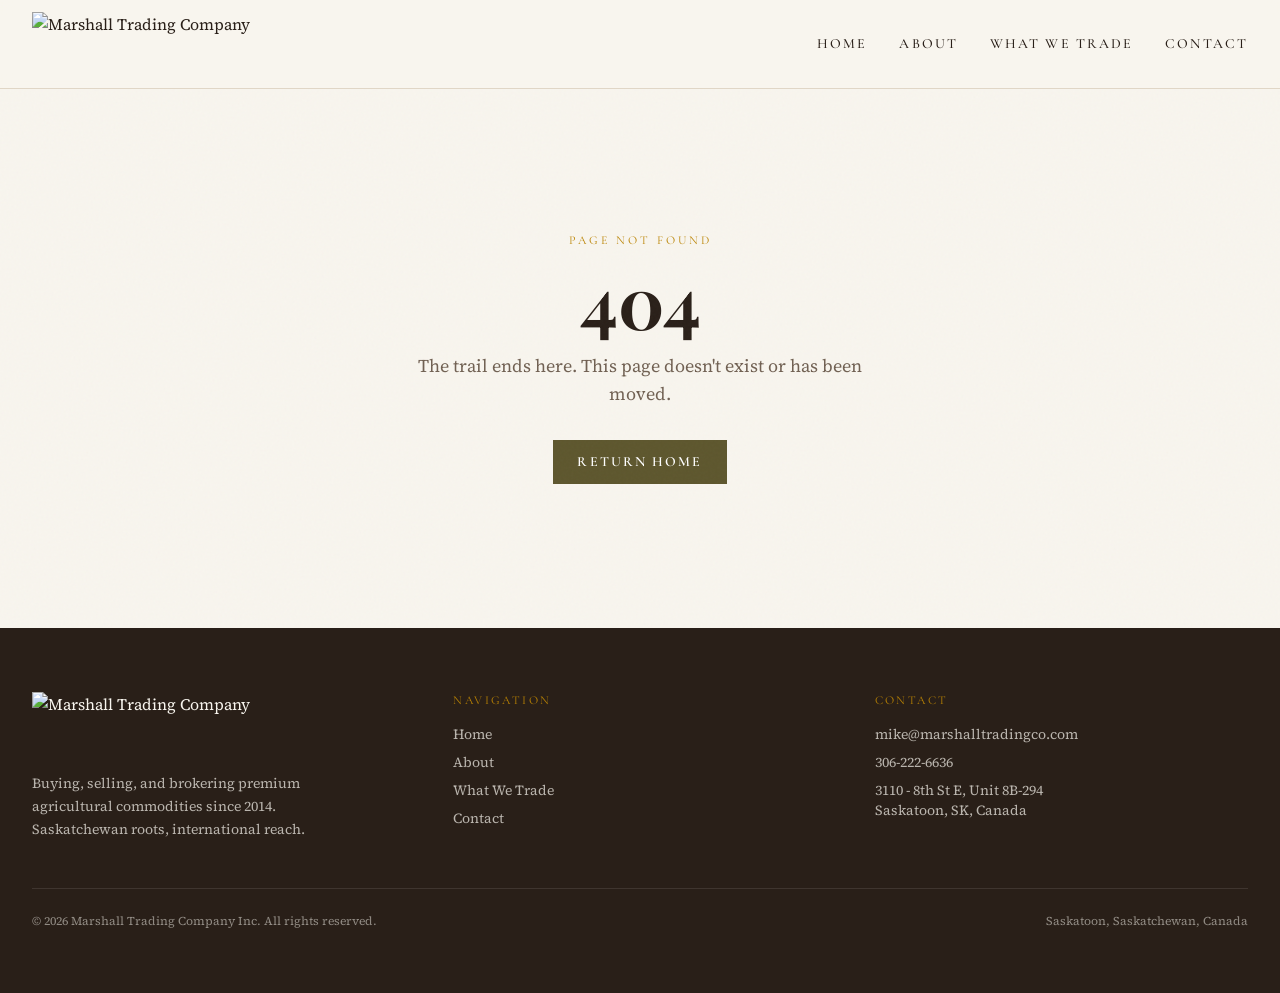
==== index.html @ d342b5d2 "Deploy MTC website" ====
<!doctype html>
<html lang="en">

  <head>
    <meta charset="UTF-8" />
    <meta
      name="viewport"
      content="width=device-width, initial-scale=1.0, maximum-scale=1" />
    <title>Marshall Trading Company</title>
    <meta name="description" content="Marshall Trading Company Inc. — Buying, selling, and brokering premium agricultural commodities. Organic flax specialists based in Saskatoon, Saskatchewan, Canada." />
    <link rel="preconnect" href="https://fonts.googleapis.com" />
    <link rel="preconnect" href="https://fonts.gstatic.com" crossorigin />
    <link href="https://fonts.googleapis.com/css2?family=Playfair+Display:wght@400;500;600;700;800&family=Source+Serif+4:opsz,wght@8..60,300;8..60,400;8..60,500;8..60,600&family=Cormorant+Garamond:wght@400;500;600&display=swap" rel="stylesheet" />
    <script type="module" crossorigin src="/assets/index-Cw-AYzAF.js"></script>
    <link rel="stylesheet" crossorigin href="/assets/index-BF0yntoY.css">
  </head>

  <body>
    <script id="manus-runtime">window.__MANUS_HOST_DEV__ = false;
(function(){"use strict";var Mr={exports:{}},Kn={};/**
 * @license React
 * react-jsx-runtime.production.js
 *
 * Copyright (c) Meta Platforms, Inc. and affiliates.
 *
 * This source code is licensed under the MIT license found in the
 * LICENSE file in the root directory of this source tree.
 */var $c;function um(){if($c)return Kn;$c=1;var r=Symbol.for("react.transitional.element"),i=Symbol.for("react.fragment");function c(s,d,m){var x=null;if(m!==void 0&&(x=""+m),d.key!==void 0&&(x=""+d.key),"key"in d){m={};for(var R in d)R!=="key"&&(m[R]=d[R])}else m=d;return d=m.ref,{$$typeof:r,type:s,key:x,ref:d!==void 0?d:null,props:m}}return Kn.Fragment=i,Kn.jsx=c,Kn.jsxs=c,Kn}var Fc;function dm(){return Fc||(Fc=1,Mr.exports=um()),Mr.exports}var h=dm(),Ar={exports:{}},Pn={},Rr={exports:{}},Nr={};/**
 * @license React
 * scheduler.production.js
 *
 * Copyright (c) Meta Platforms, Inc. and affiliates.
 *
 * This source code is licensed under the MIT license found in the
 * LICENSE file in the root directory of this source tree.
 */var Ic;function fm(){return Ic||(Ic=1,function(r){function i(A,q){var B=A.length;A.push(q);t:for(;0<B;){var bt=B-1>>>1,p=A[bt];if(0<d(p,q))A[bt]=q,A[B]=p,B=bt;else break t}}function c(A){return A.length===0?null:A[0]}function s(A){if(A.length===0)return null;var q=A[0],B=A.pop();if(B!==q){A[0]=B;t:for(var bt=0,p=A.length,O=p>>>1;bt<O;){var X=2*(bt+1)-1,G=A[X],Z=X+1,st=A[Z];if(0>d(G,B))Z<p&&0>d(st,G)?(A[bt]=st,A[Z]=B,bt=Z):(A[bt]=G,A[X]=B,bt=X);else if(Z<p&&0>d(st,B))A[bt]=st,A[Z]=B,bt=Z;else break t}}return q}function d(A,q){var B=A.sortIndex-q.sortIndex;return B!==0?B:A.id-q.id}if(r.unstable_now=void 0,typeof performance=="object"&&typeof performance.now=="function"){var m=performance;r.unstable_now=function(){return m.now()}}else{var x=Date,R=x.now();r.unstable_now=function(){return x.now()-R}}var C=[],v=[],D=1,j=null,J=3,at=!1,$=!1,nt=!1,ct=!1,ht=typeof setTimeout=="function"?setTimeout:null,St=typeof clearTimeout=="function"?clearTimeout:null,_=typeof setImmediate<"u"?setImmediate:null;function Y(A){for(var q=c(v);q!==null;){if(q.callback===null)s(v);else if(q.startTime<=A)s(v),q.sortIndex=q.expirationTime,i(C,q);else break;q=c(v)}}function H(A){if(nt=!1,Y(A),!$)if(c(C)!==null)$=!0,it||(it=!0,Bt());else{var q=c(v);q!==null&&Mt(H,q.startTime-A)}}var it=!1,rt=-1,V=5,xt=-1;function Be(){return ct?!0:!(r.unstable_now()-xt<V)}function te(){if(ct=!1,it){var A=r.unstable_now();xt=A;var q=!0;try{t:{$=!1,nt&&(nt=!1,St(rt),rt=-1),at=!0;var B=J;try{e:{for(Y(A),j=c(C);j!==null&&!(j.expirationTime>A&&Be());){var bt=j.callback;if(typeof bt=="function"){j.callback=null,J=j.priorityLevel;var p=bt(j.expirationTime<=A);if(A=r.unstable_now(),typeof p=="function"){j.callback=p,Y(A),q=!0;break e}j===c(C)&&s(C),Y(A)}else s(C);j=c(C)}if(j!==null)q=!0;else{var O=c(v);O!==null&&Mt(H,O.startTime-A),q=!1}}break t}finally{j=null,J=B,at=!1}q=void 0}}finally{q?Bt():it=!1}}}var Bt;if(typeof _=="function")Bt=function(){_(te)};else if(typeof MessageChannel<"u"){var me=new MessageChannel,Se=me.port2;me.port1.onmessage=te,Bt=function(){Se.postMessage(null)}}else Bt=function(){ht(te,0)};function Mt(A,q){rt=ht(function(){A(r.unstable_now())},q)}r.unstable_IdlePriority=5,r.unstable_ImmediatePriority=1,r.unstable_LowPriority=4,r.unstable_NormalPriority=3,r.unstable_Profiling=null,r.unstable_UserBlockingPriority=2,r.unstable_cancelCallback=function(A){A.callback=null},r.unstable_forceFrameRate=function(A){0>A||125<A?console.error("forceFrameRate takes a positive int between 0 and 125, forcing frame rates higher than 125 fps is not supported"):V=0<A?Math.floor(1e3/A):5},r.unstable_getCurrentPriorityLevel=function(){return J},r.unstable_next=function(A){switch(J){case 1:case 2:case 3:var q=3;break;default:q=J}var B=J;J=q;try{return A()}finally{J=B}},r.unstable_requestPaint=function(){ct=!0},r.unstable_runWithPriority=function(A,q){switch(A){case 1:case 2:case 3:case 4:case 5:break;default:A=3}var B=J;J=A;try{return q()}finally{J=B}},r.unstable_scheduleCallback=function(A,q,B){var bt=r.unstable_now();switch(typeof B=="object"&&B!==null?(B=B.delay,B=typeof B=="number"&&0<B?bt+B:bt):B=bt,A){case 1:var p=-1;break;case 2:p=250;break;case 5:p=1073741823;break;case 4:p=1e4;break;default:p=5e3}return p=B+p,A={id:D++,callback:q,priorityLevel:A,startTime:B,expirationTime:p,sortIndex:-1},B>bt?(A.sortIndex=B,i(v,A),c(C)===null&&A===c(v)&&(nt?(St(rt),rt=-1):nt=!0,Mt(H,B-bt))):(A.sortIndex=p,i(C,A),$||at||($=!0,it||(it=!0,Bt()))),A},r.unstable_shouldYield=Be,r.unstable_wrapCallback=function(A){var q=J;return function(){var B=J;J=q;try{return A.apply(this,arguments)}finally{J=B}}}}(Nr)),Nr}var tu;function hm(){return tu||(tu=1,Rr.exports=fm()),Rr.exports}var zr={exports:{}},ut={};/**
 * @license React
 * react.production.js
 *
 * Copyright (c) Meta Platforms, Inc. and affiliates.
 *
 * This source code is licensed under the MIT license found in the
 * LICENSE file in the root directory of this source tree.
 */var eu;function mm(){if(eu)return ut;eu=1;var r=Symbol.for("react.transitional.element"),i=Symbol.for("react.portal"),c=Symbol.for("react.fragment"),s=Symbol.for("react.strict_mode"),d=Symbol.for("react.profiler"),m=Symbol.for("react.consumer"),x=Symbol.for("react.context"),R=Symbol.for("react.forward_ref"),C=Symbol.for("react.suspense"),v=Symbol.for("react.memo"),D=Symbol.for("react.lazy"),j=Symbol.iterator;function J(p){return p===null||typeof p!="object"?null:(p=j&&p[j]||p["@@iterator"],typeof p=="function"?p:null)}var at={isMounted:function(){return!1},enqueueForceUpdate:function(){},enqueueReplaceState:function(){},enqueueSetState:function(){}},$=Object.assign,nt={};function ct(p,O,X){this.props=p,this.context=O,this.refs=nt,this.updater=X||at}ct.prototype.isReactComponent={},ct.prototype.setState=function(p,O){if(typeof p!="object"&&typeof p!="function"&&p!=null)throw Error("takes an object of state variables to update or a function which returns an object of state variables.");this.updater.enqueueSetState(this,p,O,"setState")},ct.prototype.forceUpdate=function(p){this.updater.enqueueForceUpdate(this,p,"forceUpdate")};function ht(){}ht.prototype=ct.prototype;function St(p,O,X){this.props=p,this.context=O,this.refs=nt,this.updater=X||at}var _=St.prototype=new ht;_.constructor=St,$(_,ct.prototype),_.isPureReactComponent=!0;var Y=Array.isArray,H={H:null,A:null,T:null,S:null,V:null},it=Object.prototype.hasOwnProperty;function rt(p,O,X,G,Z,st){return X=st.ref,{$$typeof:r,type:p,key:O,ref:X!==void 0?X:null,props:st}}function V(p,O){return rt(p.type,O,void 0,void 0,void 0,p.props)}function xt(p){return typeof p=="object"&&p!==null&&p.$$typeof===r}function Be(p){var O={"=":"=0",":":"=2"};return"$"+p.replace(/[=:]/g,function(X){return O[X]})}var te=/\/+/g;function Bt(p,O){return typeof p=="object"&&p!==null&&p.key!=null?Be(""+p.key):O.toString(36)}function me(){}function Se(p){switch(p.status){case"fulfilled":return p.value;case"rejected":throw p.reason;default:switch(typeof p.status=="string"?p.then(me,me):(p.status="pending",p.then(function(O){p.status==="pending"&&(p.status="fulfilled",p.value=O)},function(O){p.status==="pending"&&(p.status="rejected",p.reason=O)})),p.status){case"fulfilled":return p.value;case"rejected":throw p.reason}}throw p}function Mt(p,O,X,G,Z){var st=typeof p;(st==="undefined"||st==="boolean")&&(p=null);var I=!1;if(p===null)I=!0;else switch(st){case"bigint":case"string":case"number":I=!0;break;case"object":switch(p.$$typeof){case r:case i:I=!0;break;case D:return I=p._init,Mt(I(p._payload),O,X,G,Z)}}if(I)return Z=Z(p),I=G===""?"."+Bt(p,0):G,Y(Z)?(X="",I!=null&&(X=I.replace(te,"$&/")+"/"),Mt(Z,O,X,"",function(Jt){return Jt})):Z!=null&&(xt(Z)&&(Z=V(Z,X+(Z.key==null||p&&p.key===Z.key?"":(""+Z.key).replace(te,"$&/")+"/")+I)),O.push(Z)),1;I=0;var gt=G===""?".":G+":";if(Y(p))for(var Tt=0;Tt<p.length;Tt++)G=p[Tt],st=gt+Bt(G,Tt),I+=Mt(G,O,X,st,Z);else if(Tt=J(p),typeof Tt=="function")for(p=Tt.call(p),Tt=0;!(G=p.next()).done;)G=G.value,st=gt+Bt(G,Tt++),I+=Mt(G,O,X,st,Z);else if(st==="object"){if(typeof p.then=="function")return Mt(Se(p),O,X,G,Z);throw O=String(p),Error("Objects are not valid as a React child (found: "+(O==="[object Object]"?"object with keys {"+Object.keys(p).join(", ")+"}":O)+"). If you meant to render a collection of children, use an array instead.")}return I}function A(p,O,X){if(p==null)return p;var G=[],Z=0;return Mt(p,G,"","",function(st){return O.call(X,st,Z++)}),G}function q(p){if(p._status===-1){var O=p._result;O=O(),O.then(function(X){(p._status===0||p._status===-1)&&(p._status=1,p._result=X)},function(X){(p._status===0||p._status===-1)&&(p._status=2,p._result=X)}),p._status===-1&&(p._status=0,p._result=O)}if(p._status===1)return p._result.default;throw p._result}var B=typeof reportError=="function"?reportError:function(p){if(typeof window=="object"&&typeof window.ErrorEvent=="function"){var O=new window.ErrorEvent("error",{bubbles:!0,cancelable:!0,message:typeof p=="object"&&p!==null&&typeof p.message=="string"?String(p.message):String(p),error:p});if(!window.dispatchEvent(O))return}else if(typeof process=="object"&&typeof process.emit=="function"){process.emit("uncaughtException",p);return}console.error(p)};function bt(){}return ut.Children={map:A,forEach:function(p,O,X){A(p,function(){O.apply(this,arguments)},X)},count:function(p){var O=0;return A(p,function(){O++}),O},toArray:function(p){return A(p,function(O){return O})||[]},only:function(p){if(!xt(p))throw Error("React.Children.only expected to receive a single React element child.");return p}},ut.Component=ct,ut.Fragment=c,ut.Profiler=d,ut.PureComponent=St,ut.StrictMode=s,ut.Suspense=C,ut.__CLIENT_INTERNALS_DO_NOT_USE_OR_WARN_USERS_THEY_CANNOT_UPGRADE=H,ut.__COMPILER_RUNTIME={__proto__:null,c:function(p){return H.H.useMemoCache(p)}},ut.cache=function(p){return function(){return p.apply(null,arguments)}},ut.cloneElement=function(p,O,X){if(p==null)throw Error("The argument must be a React element, but you passed "+p+".");var G=$({},p.props),Z=p.key,st=void 0;if(O!=null)for(I in O.ref!==void 0&&(st=void 0),O.key!==void 0&&(Z=""+O.key),O)!it.call(O,I)||I==="key"||I==="__self"||I==="__source"||I==="ref"&&O.ref===void 0||(G[I]=O[I]);var I=arguments.length-2;if(I===1)G.children=X;else if(1<I){for(var gt=Array(I),Tt=0;Tt<I;Tt++)gt[Tt]=arguments[Tt+2];G.children=gt}return rt(p.type,Z,void 0,void 0,st,G)},ut.createContext=function(p){return p={$$typeof:x,_currentValue:p,_currentValue2:p,_threadCount:0,Provider:null,Consumer:null},p.Provider=p,p.Consumer={$$typeof:m,_context:p},p},ut.createElement=function(p,O,X){var G,Z={},st=null;if(O!=null)for(G in O.key!==void 0&&(st=""+O.key),O)it.call(O,G)&&G!=="key"&&G!=="__self"&&G!=="__source"&&(Z[G]=O[G]);var I=arguments.length-2;if(I===1)Z.children=X;else if(1<I){for(var gt=Array(I),Tt=0;Tt<I;Tt++)gt[Tt]=arguments[Tt+2];Z.children=gt}if(p&&p.defaultProps)for(G in I=p.defaultProps,I)Z[G]===void 0&&(Z[G]=I[G]);return rt(p,st,void 0,void 0,null,Z)},ut.createRef=function(){return{current:null}},ut.forwardRef=function(p){return{$$typeof:R,render:p}},ut.isValidElement=xt,ut.lazy=function(p){return{$$typeof:D,_payload:{_status:-1,_result:p},_init:q}},ut.memo=function(p,O){return{$$typeof:v,type:p,compare:O===void 0?null:O}},ut.startTransition=function(p){var O=H.T,X={};H.T=X;try{var G=p(),Z=H.S;Z!==null&&Z(X,G),typeof G=="object"&&G!==null&&typeof G.then=="function"&&G.then(bt,B)}catch(st){B(st)}finally{H.T=O}},ut.unstable_useCacheRefresh=function(){return H.H.useCacheRefresh()},ut.use=function(p){return H.H.use(p)},ut.useActionState=function(p,O,X){return H.H.useActionState(p,O,X)},ut.useCallback=function(p,O){return H.H.useCallback(p,O)},ut.useContext=function(p){return H.H.useContext(p)},ut.useDebugValue=function(){},ut.useDeferredValue=function(p,O){return H.H.useDeferredValue(p,O)},ut.useEffect=function(p,O,X){var G=H.H;if(typeof X=="function")throw Error("useEffect CRUD overload is not enabled in this build of React.");return G.useEffect(p,O)},ut.useId=function(){return H.H.useId()},ut.useImperativeHandle=function(p,O,X){return H.H.useImperativeHandle(p,O,X)},ut.useInsertionEffect=function(p,O){return H.H.useInsertionEffect(p,O)},ut.useLayoutEffect=function(p,O){return H.H.useLayoutEffect(p,O)},ut.useMemo=function(p,O){return H.H.useMemo(p,O)},ut.useOptimistic=function(p,O){return H.H.useOptimistic(p,O)},ut.useReducer=function(p,O,X){return H.H.useReducer(p,O,X)},ut.useRef=function(p){return H.H.useRef(p)},ut.useState=function(p){return H.H.useState(p)},ut.useSyncExternalStore=function(p,O,X){return H.H.useSyncExternalStore(p,O,X)},ut.useTransition=function(){return H.H.useTransition()},ut.version="19.1.1",ut}var lu;function _r(){return lu||(lu=1,zr.exports=mm()),zr.exports}var kr={exports:{}},he={};/**
 * @license React
 * react-dom.production.js
 *
 * Copyright (c) Meta Platforms, Inc. and affiliates.
 *
 * This source code is licensed under the MIT license found in the
 * LICENSE file in the root directory of this source tree.
 */var au;function gm(){if(au)return he;au=1;var r=_r();function i(C){var v="https://react.dev/errors/"+C;if(1<arguments.length){v+="?args[]="+encodeURIComponent(arguments[1]);for(var D=2;D<arguments.length;D++)v+="&args[]="+encodeURIComponent(arguments[D])}return"Minified React error #"+C+"; visit "+v+" for the full message or use the non-minified dev environment for full errors and additional helpful warnings."}function c(){}var s={d:{f:c,r:function(){throw Error(i(522))},D:c,C:c,L:c,m:c,X:c,S:c,M:c},p:0,findDOMNode:null},d=Symbol.for("react.portal");function m(C,v,D){var j=3<arguments.length&&arguments[3]!==void 0?arguments[3]:null;return{$$typeof:d,key:j==null?null:""+j,children:C,containerInfo:v,implementation:D}}var x=r.__CLIENT_INTERNALS_DO_NOT_USE_OR_WARN_USERS_THEY_CANNOT_UPGRADE;function R(C,v){if(C==="font")return"";if(typeof v=="string")return v==="use-credentials"?v:""}return he.__DOM_INTERNALS_DO_NOT_USE_OR_WARN_USERS_THEY_CANNOT_UPGRADE=s,he.createPortal=function(C,v){var D=2<arguments.length&&arguments[2]!==void 0?arguments[2]:null;if(!v||v.nodeType!==1&&v.nodeType!==9&&v.nodeType!==11)throw Error(i(299));return m(C,v,null,D)},he.flushSync=function(C){var v=x.T,D=s.p;try{if(x.T=null,s.p=2,C)return C()}finally{x.T=v,s.p=D,s.d.f()}},he.preconnect=function(C,v){typeof C=="string"&&(v?(v=v.crossOrigin,v=typeof v=="string"?v==="use-credentials"?v:"":void 0):v=null,s.d.C(C,v))},he.prefetchDNS=function(C){typeof C=="string"&&s.d.D(C)},he.preinit=function(C,v){if(typeof C=="string"&&v&&typeof v.as=="string"){var D=v.as,j=R(D,v.crossOrigin),J=typeof v.integrity=="string"?v.integrity:void 0,at=typeof v.fetchPriority=="string"?v.fetchPriority:void 0;D==="style"?s.d.S(C,typeof v.precedence=="string"?v.precedence:void 0,{crossOrigin:j,integrity:J,fetchPriority:at}):D==="script"&&s.d.X(C,{crossOrigin:j,integrity:J,fetchPriority:at,nonce:typeof v.nonce=="string"?v.nonce:void 0})}},he.preinitModule=function(C,v){if(typeof C=="string")if(typeof v=="object"&&v!==null){if(v.as==null||v.as==="script"){var D=R(v.as,v.crossOrigin);s.d.M(C,{crossOrigin:D,integrity:typeof v.integrity=="string"?v.integrity:void 0,nonce:typeof v.nonce=="string"?v.nonce:void 0})}}else v==null&&s.d.M(C)},he.preload=function(C,v){if(typeof C=="string"&&typeof v=="object"&&v!==null&&typeof v.as=="string"){var D=v.as,j=R(D,v.crossOrigin);s.d.L(C,D,{crossOrigin:j,integrity:typeof v.integrity=="string"?v.integrity:void 0,nonce:typeof v.nonce=="string"?v.nonce:void 0,type:typeof v.type=="string"?v.type:void 0,fetchPriority:typeof v.fetchPriority=="string"?v.fetchPriority:void 0,referrerPolicy:typeof v.referrerPolicy=="string"?v.referrerPolicy:void 0,imageSrcSet:typeof v.imageSrcSet=="string"?v.imageSrcSet:void 0,imageSizes:typeof v.imageSizes=="string"?v.imageSizes:void 0,media:typeof v.media=="string"?v.media:void 0})}},he.preloadModule=function(C,v){if(typeof C=="string")if(v){var D=R(v.as,v.crossOrigin);s.d.m(C,{as:typeof v.as=="string"&&v.as!=="script"?v.as:void 0,crossOrigin:D,integrity:typeof v.integrity=="string"?v.integrity:void 0})}else s.d.m(C)},he.requestFormReset=function(C){s.d.r(C)},he.unstable_batchedUpdates=function(C,v){return C(v)},he.useFormState=function(C,v,D){return x.H.useFormState(C,v,D)},he.useFormStatus=function(){return x.H.useHostTransitionStatus()},he.version="19.1.1",he}var nu;function pm(){if(nu)return kr.exports;nu=1;function r(){if(!(typeof __REACT_DEVTOOLS_GLOBAL_HOOK__>"u"||typeof __REACT_DEVTOOLS_GLOBAL_HOOK__.checkDCE!="function"))try{__REACT_DEVTOOLS_GLOBAL_HOOK__.checkDCE(r)}catch(i){console.error(i)}}return r(),kr.exports=gm(),kr.exports}/**
 * @license React
 * react-dom-client.production.js
 *
 * Copyright (c) Meta Platforms, Inc. and affiliates.
 *
 * This source code is licensed under the MIT license found in the
 * LICENSE file in the root directory of this source tree.
 */var ou;function ym(){if(ou)return Pn;ou=1;var r=hm(),i=_r(),c=pm();function s(t){var e="https://react.dev/errors/"+t;if(1<arguments.length){e+="?args[]="+encodeURIComponent(arguments[1]);for(var l=2;l<arguments.length;l++)e+="&args[]="+encodeURIComponent(arguments[l])}return"Minified React error #"+t+"; visit "+e+" for the full message or use the non-minified dev environment for full errors and additional helpful warnings."}function d(t){return!(!t||t.nodeType!==1&&t.nodeType!==9&&t.nodeType!==11)}function m(t){var e=t,l=t;if(t.alternate)for(;e.return;)e=e.return;else{t=e;do e=t,(e.flags&4098)!==0&&(l=e.return),t=e.return;while(t)}return e.tag===3?l:null}function x(t){if(t.tag===13){var e=t.memoizedState;if(e===null&&(t=t.alternate,t!==null&&(e=t.memoizedState)),e!==null)return e.dehydrated}return null}function R(t){if(m(t)!==t)throw Error(s(188))}function C(t){var e=t.alternate;if(!e){if(e=m(t),e===null)throw Error(s(188));return e!==t?null:t}for(var l=t,a=e;;){var n=l.return;if(n===null)break;var o=n.alternate;if(o===null){if(a=n.return,a!==null){l=a;continue}break}if(n.child===o.child){for(o=n.child;o;){if(o===l)return R(n),t;if(o===a)return R(n),e;o=o.sibling}throw Error(s(188))}if(l.return!==a.return)l=n,a=o;else{for(var u=!1,f=n.child;f;){if(f===l){u=!0,l=n,a=o;break}if(f===a){u=!0,a=n,l=o;break}f=f.sibling}if(!u){for(f=o.child;f;){if(f===l){u=!0,l=o,a=n;break}if(f===a){u=!0,a=o,l=n;break}f=f.sibling}if(!u)throw Error(s(189))}}if(l.alternate!==a)throw Error(s(190))}if(l.tag!==3)throw Error(s(188));return l.stateNode.current===l?t:e}function v(t){var e=t.tag;if(e===5||e===26||e===27||e===6)return t;for(t=t.child;t!==null;){if(e=v(t),e!==null)return e;t=t.sibling}return null}var D=Object.assign,j=Symbol.for("react.element"),J=Symbol.for("react.transitional.element"),at=Symbol.for("react.portal"),$=Symbol.for("react.fragment"),nt=Symbol.for("react.strict_mode"),ct=Symbol.for("react.profiler"),ht=Symbol.for("react.provider"),St=Symbol.for("react.consumer"),_=Symbol.for("react.context"),Y=Symbol.for("react.forward_ref"),H=Symbol.for("react.suspense"),it=Symbol.for("react.suspense_list"),rt=Symbol.for("react.memo"),V=Symbol.for("react.lazy"),xt=Symbol.for("react.activity"),Be=Symbol.for("react.memo_cache_sentinel"),te=Symbol.iterator;function Bt(t){return t===null||typeof t!="object"?null:(t=te&&t[te]||t["@@iterator"],typeof t=="function"?t:null)}var me=Symbol.for("react.client.reference");function Se(t){if(t==null)return null;if(typeof t=="function")return t.$$typeof===me?null:t.displayName||t.name||null;if(typeof t=="string")return t;switch(t){case $:return"Fragment";case ct:return"Profiler";case nt:return"StrictMode";case H:return"Suspense";case it:return"SuspenseList";case xt:return"Activity"}if(typeof t=="object")switch(t.$$typeof){case at:return"Portal";case _:return(t.displayName||"Context")+".Provider";case St:return(t._context.displayName||"Context")+".Consumer";case Y:var e=t.render;return t=t.displayName,t||(t=e.displayName||e.name||"",t=t!==""?"ForwardRef("+t+")":"ForwardRef"),t;case rt:return e=t.displayName||null,e!==null?e:Se(t.type)||"Memo";case V:e=t._payload,t=t._init;try{return Se(t(e))}catch{}}return null}var Mt=Array.isArray,A=i.__CLIENT_INTERNALS_DO_NOT_USE_OR_WARN_USERS_THEY_CANNOT_UPGRADE,q=c.__DOM_INTERNALS_DO_NOT_USE_OR_WARN_USERS_THEY_CANNOT_UPGRADE,B={pending:!1,data:null,method:null,action:null},bt=[],p=-1;function O(t){return{current:t}}function X(t){0>p||(t.current=bt[p],bt[p]=null,p--)}function G(t,e){p++,bt[p]=t.current,t.current=e}var Z=O(null),st=O(null),I=O(null),gt=O(null);function Tt(t,e){switch(G(I,e),G(st,t),G(Z,null),e.nodeType){case 9:case 11:t=(t=e.documentElement)&&(t=t.namespaceURI)?Hh(t):0;break;default:if(t=e.tagName,e=e.namespaceURI)e=Hh(e),t=Uh(e,t);else switch(t){case"svg":t=1;break;case"math":t=2;break;default:t=0}}X(Z),G(Z,t)}function Jt(){X(Z),X(st),X(I)}function Ke(t){t.memoizedState!==null&&G(gt,t);var e=Z.current,l=Uh(e,t.type);e!==l&&(G(st,t),G(Z,l))}function Ce(t){st.current===t&&(X(Z),X(st)),gt.current===t&&(X(gt),Wo._currentValue=B)}var Pe=Object.prototype.hasOwnProperty,yl=r.unstable_scheduleCallback,sn=r.unstable_cancelCallback,Ca=r.unstable_shouldYield,ri=r.unstable_requestPaint,ge=r.unstable_now,si=r.unstable_getCurrentPriorityLevel,Ul=r.unstable_ImmediatePriority,Fn=r.unstable_UserBlockingPriority,nl=r.unstable_NormalPriority,ci=r.unstable_LowPriority,Gl=r.unstable_IdlePriority,ui=r.log,Ea=r.unstable_setDisableYieldValue,ql=null,Wt=null;function Je(t){if(typeof ui=="function"&&Ea(t),Wt&&typeof Wt.setStrictMode=="function")try{Wt.setStrictMode(ql,t)}catch{}}var $t=Math.clz32?Math.clz32:fi,di=Math.log,Ta=Math.LN2;function fi(t){return t>>>=0,t===0?32:31-(di(t)/Ta|0)|0}var L=256,cn=4194304;function vl(t){var e=t&42;if(e!==0)return e;switch(t&-t){case 1:return 1;case 2:return 2;case 4:return 4;case 8:return 8;case 16:return 16;case 32:return 32;case 64:return 64;case 128:return 128;case 256:case 512:case 1024:case 2048:case 4096:case 8192:case 16384:case 32768:case 65536:case 131072:case 262144:case 524288:case 1048576:case 2097152:return t&4194048;case 4194304:case 8388608:case 16777216:case 33554432:return t&62914560;case 67108864:return 67108864;case 134217728:return 134217728;case 268435456:return 268435456;case 536870912:return 536870912;case 1073741824:return 0;default:return t}}function un(t,e,l){var a=t.pendingLanes;if(a===0)return 0;var n=0,o=t.suspendedLanes,u=t.pingedLanes;t=t.warmLanes;var f=a&134217727;return f!==0?(a=f&~o,a!==0?n=vl(a):(u&=f,u!==0?n=vl(u):l||(l=f&~t,l!==0&&(n=vl(l))))):(f=a&~o,f!==0?n=vl(f):u!==0?n=vl(u):l||(l=a&~t,l!==0&&(n=vl(l)))),n===0?0:e!==0&&e!==n&&(e&o)===0&&(o=n&-n,l=e&-e,o>=l||o===32&&(l&4194048)!==0)?e:n}function Dt(t,e){return(t.pendingLanes&~(t.suspendedLanes&~t.pingedLanes)&e)===0}function In(t,e){switch(t){case 1:case 2:case 4:case 8:case 64:return e+250;case 16:case 32:case 128:case 256:case 512:case 1024:case 2048:case 4096:case 8192:case 16384:case 32768:case 65536:case 131072:case 262144:case 524288:case 1048576:case 2097152:return e+5e3;case 4194304:case 8388608:case 16777216:case 33554432:return-1;case 67108864:case 134217728:case 268435456:case 536870912:case 1073741824:return-1;default:return-1}}function to(){var t=L;return L<<=1,(L&4194048)===0&&(L=256),t}function hi(){var t=cn;return cn<<=1,(cn&62914560)===0&&(cn=4194304),t}function eo(t){for(var e=[],l=0;31>l;l++)e.push(t);return e}function Da(t,e){t.pendingLanes|=e,e!==268435456&&(t.suspendedLanes=0,t.pingedLanes=0,t.warmLanes=0)}function Ir(t,e,l,a,n,o){var u=t.pendingLanes;t.pendingLanes=l,t.suspendedLanes=0,t.pingedLanes=0,t.warmLanes=0,t.expiredLanes&=l,t.entangledLanes&=l,t.errorRecoveryDisabledLanes&=l,t.shellSuspendCounter=0;var f=t.entanglements,g=t.expirationTimes,S=t.hiddenUpdates;for(l=u&~l;0<l;){var N=31-$t(l),k=1<<N;f[N]=0,g[N]=-1;var E=S[N];if(E!==null)for(S[N]=null,N=0;N<E.length;N++){var T=E[N];T!==null&&(T.lane&=-536870913)}l&=~k}a!==0&&mi(t,a,0),o!==0&&n===0&&t.tag!==0&&(t.suspendedLanes|=o&~(u&~e))}function mi(t,e,l){t.pendingLanes|=e,t.suspendedLanes&=~e;var a=31-$t(e);t.entangledLanes|=e,t.entanglements[a]=t.entanglements[a]|1073741824|l&4194090}function gi(t,e){var l=t.entangledLanes|=e;for(t=t.entanglements;l;){var a=31-$t(l),n=1<<a;n&e|t[a]&e&&(t[a]|=e),l&=~n}}function lo(t){switch(t){case 2:t=1;break;case 8:t=4;break;case 32:t=16;break;case 256:case 512:case 1024:case 2048:case 4096:case 8192:case 16384:case 32768:case 65536:case 131072:case 262144:case 524288:case 1048576:case 2097152:case 4194304:case 8388608:case 16777216:case 33554432:t=128;break;case 268435456:t=134217728;break;default:t=0}return t}function ao(t){return t&=-t,2<t?8<t?(t&134217727)!==0?32:268435456:8:2}function pi(){var t=q.p;return t!==0?t:(t=window.event,t===void 0?32:nm(t.type))}function ts(t,e){var l=q.p;try{return q.p=t,e()}finally{q.p=l}}var ol=Math.random().toString(36).slice(2),ee="__reactFiber$"+ol,pe="__reactProps$"+ol,Yl="__reactContainer$"+ol,no="__reactEvents$"+ol,es="__reactListeners$"+ol,ls="__reactHandles$"+ol,yi="__reactResources$"+ol,Ma="__reactMarker$"+ol;function oo(t){delete t[ee],delete t[pe],delete t[no],delete t[es],delete t[ls]}function Vl(t){var e=t[ee];if(e)return e;for(var l=t.parentNode;l;){if(e=l[Yl]||l[ee]){if(l=e.alternate,e.child!==null||l!==null&&l.child!==null)for(t=Vh(t);t!==null;){if(l=t[ee])return l;t=Vh(t)}return e}t=l,l=t.parentNode}return null}function Xl(t){if(t=t[ee]||t[Yl]){var e=t.tag;if(e===5||e===6||e===13||e===26||e===27||e===3)return t}return null}function Aa(t){var e=t.tag;if(e===5||e===26||e===27||e===6)return t.stateNode;throw Error(s(33))}function Zl(t){var e=t[yi];return e||(e=t[yi]={hoistableStyles:new Map,hoistableScripts:new Map}),e}function Vt(t){t[Ma]=!0}var vi=new Set,bi={};function bl(t,e){We(t,e),We(t+"Capture",e)}function We(t,e){for(bi[t]=e,t=0;t<e.length;t++)vi.add(e[t])}var as=RegExp("^[:A-Z_a-z\\u00C0-\\u00D6\\u00D8-\\u00F6\\u00F8-\\u02FF\\u0370-\\u037D\\u037F-\\u1FFF\\u200C-\\u200D\\u2070-\\u218F\\u2C00-\\u2FEF\\u3001-\\uD7FF\\uF900-\\uFDCF\\uFDF0-\\uFFFD][:A-Z_a-z\\u00C0-\\u00D6\\u00D8-\\u00F6\\u00F8-\\u02FF\\u0370-\\u037D\\u037F-\\u1FFF\\u200C-\\u200D\\u2070-\\u218F\\u2C00-\\u2FEF\\u3001-\\uD7FF\\uF900-\\uFDCF\\uFDF0-\\uFFFD\\-.0-9\\u00B7\\u0300-\\u036F\\u203F-\\u2040]*$"),xi={},wi={};function Ra(t){return Pe.call(wi,t)?!0:Pe.call(xi,t)?!1:as.test(t)?wi[t]=!0:(xi[t]=!0,!1)}function M(t,e,l){if(Ra(e))if(l===null)t.removeAttribute(e);else{switch(typeof l){case"undefined":case"function":case"symbol":t.removeAttribute(e);return;case"boolean":var a=e.toLowerCase().slice(0,5);if(a!=="data-"&&a!=="aria-"){t.removeAttribute(e);return}}t.setAttribute(e,""+l)}}function tt(t,e,l){if(l===null)t.removeAttribute(e);else{switch(typeof l){case"undefined":case"function":case"symbol":case"boolean":t.removeAttribute(e);return}t.setAttribute(e,""+l)}}function Ot(t,e,l,a){if(a===null)t.removeAttribute(l);else{switch(typeof a){case"undefined":case"function":case"symbol":case"boolean":t.removeAttribute(l);return}t.setAttributeNS(e,l,""+a)}}var le,Ee;function ae(t){if(le===void 0)try{throw Error()}catch(l){var e=l.stack.trim().match(/\n( *(at )?)/);le=e&&e[1]||"",Ee=-1<l.stack.indexOf(`
    at`)?" (<anonymous>)":-1<l.stack.indexOf("@")?"@unknown:0:0":""}return`
`+le+t+Ee}var Le=!1;function He(t,e){if(!t||Le)return"";Le=!0;var l=Error.prepareStackTrace;Error.prepareStackTrace=void 0;try{var a={DetermineComponentFrameRoot:function(){try{if(e){var k=function(){throw Error()};if(Object.defineProperty(k.prototype,"props",{set:function(){throw Error()}}),typeof Reflect=="object"&&Reflect.construct){try{Reflect.construct(k,[])}catch(T){var E=T}Reflect.construct(t,[],k)}else{try{k.call()}catch(T){E=T}t.call(k.prototype)}}else{try{throw Error()}catch(T){E=T}(k=t())&&typeof k.catch=="function"&&k.catch(function(){})}}catch(T){if(T&&E&&typeof T.stack=="string")return[T.stack,E.stack]}return[null,null]}};a.DetermineComponentFrameRoot.displayName="DetermineComponentFrameRoot";var n=Object.getOwnPropertyDescriptor(a.DetermineComponentFrameRoot,"name");n&&n.configurable&&Object.defineProperty(a.DetermineComponentFrameRoot,"name",{value:"DetermineComponentFrameRoot"});var o=a.DetermineComponentFrameRoot(),u=o[0],f=o[1];if(u&&f){var g=u.split(`
`),S=f.split(`
`);for(n=a=0;a<g.length&&!g[a].includes("DetermineComponentFrameRoot");)a++;for(;n<S.length&&!S[n].includes("DetermineComponentFrameRoot");)n++;if(a===g.length||n===S.length)for(a=g.length-1,n=S.length-1;1<=a&&0<=n&&g[a]!==S[n];)n--;for(;1<=a&&0<=n;a--,n--)if(g[a]!==S[n]){if(a!==1||n!==1)do if(a--,n--,0>n||g[a]!==S[n]){var N=`
`+g[a].replace(" at new "," at ");return t.displayName&&N.includes("<anonymous>")&&(N=N.replace("<anonymous>",t.displayName)),N}while(1<=a&&0<=n);break}}}finally{Le=!1,Error.prepareStackTrace=l}return(l=t?t.displayName||t.name:"")?ae(l):""}function Ql(t){switch(t.tag){case 26:case 27:case 5:return ae(t.type);case 16:return ae("Lazy");case 13:return ae("Suspense");case 19:return ae("SuspenseList");case 0:case 15:return He(t.type,!1);case 11:return He(t.type.render,!1);case 1:return He(t.type,!0);case 31:return ae("Activity");default:return""}}function xl(t){try{var e="";do e+=Ql(t),t=t.return;while(t);return e}catch(l){return`
Error generating stack: `+l.message+`
`+l.stack}}function Xt(t){switch(typeof t){case"bigint":case"boolean":case"number":case"string":case"undefined":return t;case"object":return t;default:return""}}function il(t){var e=t.type;return(t=t.nodeName)&&t.toLowerCase()==="input"&&(e==="checkbox"||e==="radio")}function ve(t){var e=il(t)?"checked":"value",l=Object.getOwnPropertyDescriptor(t.constructor.prototype,e),a=""+t[e];if(!t.hasOwnProperty(e)&&typeof l<"u"&&typeof l.get=="function"&&typeof l.set=="function"){var n=l.get,o=l.set;return Object.defineProperty(t,e,{configurable:!0,get:function(){return n.call(this)},set:function(u){a=""+u,o.call(this,u)}}),Object.defineProperty(t,e,{enumerable:l.enumerable}),{getValue:function(){return a},setValue:function(u){a=""+u},stopTracking:function(){t._valueTracker=null,delete t[e]}}}}function re(t){t._valueTracker||(t._valueTracker=ve(t))}function rl(t){if(!t)return!1;var e=t._valueTracker;if(!e)return!0;var l=e.getValue(),a="";return t&&(a=il(t)?t.checked?"true":"false":t.value),t=a,t!==l?(e.setValue(t),!0):!1}function wl(t){if(t=t||(typeof document<"u"?document:void 0),typeof t>"u")return null;try{return t.activeElement||t.body}catch{return t.body}}var dn=/[\n"\\]/g;function se(t){return t.replace(dn,function(e){return"\\"+e.charCodeAt(0).toString(16)+" "})}function Kl(t,e,l,a,n,o,u,f){t.name="",u!=null&&typeof u!="function"&&typeof u!="symbol"&&typeof u!="boolean"?t.type=u:t.removeAttribute("type"),e!=null?u==="number"?(e===0&&t.value===""||t.value!=e)&&(t.value=""+Xt(e)):t.value!==""+Xt(e)&&(t.value=""+Xt(e)):u!=="submit"&&u!=="reset"||t.removeAttribute("value"),e!=null?Pl(t,u,Xt(e)):l!=null?Pl(t,u,Xt(l)):a!=null&&t.removeAttribute("value"),n==null&&o!=null&&(t.defaultChecked=!!o),n!=null&&(t.checked=n&&typeof n!="function"&&typeof n!="symbol"),f!=null&&typeof f!="function"&&typeof f!="symbol"&&typeof f!="boolean"?t.name=""+Xt(f):t.removeAttribute("name")}function Na(t,e,l,a,n,o,u,f){if(o!=null&&typeof o!="function"&&typeof o!="symbol"&&typeof o!="boolean"&&(t.type=o),e!=null||l!=null){if(!(o!=="submit"&&o!=="reset"||e!=null))return;l=l!=null?""+Xt(l):"",e=e!=null?""+Xt(e):l,f||e===t.value||(t.value=e),t.defaultValue=e}a=a??n,a=typeof a!="function"&&typeof a!="symbol"&&!!a,t.checked=f?t.checked:!!a,t.defaultChecked=!!a,u!=null&&typeof u!="function"&&typeof u!="symbol"&&typeof u!="boolean"&&(t.name=u)}function Pl(t,e,l){e==="number"&&wl(t.ownerDocument)===t||t.defaultValue===""+l||(t.defaultValue=""+l)}function $e(t,e,l,a){if(t=t.options,e){e={};for(var n=0;n<l.length;n++)e["$"+l[n]]=!0;for(l=0;l<t.length;l++)n=e.hasOwnProperty("$"+t[l].value),t[l].selected!==n&&(t[l].selected=n),n&&a&&(t[l].defaultSelected=!0)}else{for(l=""+Xt(l),e=null,n=0;n<t.length;n++){if(t[n].value===l){t[n].selected=!0,a&&(t[n].defaultSelected=!0);return}e!==null||t[n].disabled||(e=t[n])}e!==null&&(e.selected=!0)}}function za(t,e,l){if(e!=null&&(e=""+Xt(e),e!==t.value&&(t.value=e),l==null)){t.defaultValue!==e&&(t.defaultValue=e);return}t.defaultValue=l!=null?""+Xt(l):""}function _a(t,e,l,a){if(e==null){if(a!=null){if(l!=null)throw Error(s(92));if(Mt(a)){if(1<a.length)throw Error(s(93));a=a[0]}l=a}l==null&&(l=""),e=l}l=Xt(e),t.defaultValue=l,a=t.textContent,a===l&&a!==""&&a!==null&&(t.value=a)}function Fe(t,e){if(e){var l=t.firstChild;if(l&&l===t.lastChild&&l.nodeType===3){l.nodeValue=e;return}}t.textContent=e}var fn=new Set("animationIterationCount aspectRatio borderImageOutset borderImageSlice borderImageWidth boxFlex boxFlexGroup boxOrdinalGroup columnCount columns flex flexGrow flexPositive flexShrink flexNegative flexOrder gridArea gridRow gridRowEnd gridRowSpan gridRowStart gridColumn gridColumnEnd gridColumnSpan gridColumnStart fontWeight lineClamp lineHeight opacity order orphans scale tabSize widows zIndex zoom fillOpacity floodOpacity stopOpacity strokeDasharray strokeDashoffset strokeMiterlimit strokeOpacity strokeWidth MozAnimationIterationCount MozBoxFlex MozBoxFlexGroup MozLineClamp msAnimationIterationCount msFlex msZoom msFlexGrow msFlexNegative msFlexOrder msFlexPositive msFlexShrink msGridColumn msGridColumnSpan msGridRow msGridRowSpan WebkitAnimationIterationCount WebkitBoxFlex WebKitBoxFlexGroup WebkitBoxOrdinalGroup WebkitColumnCount WebkitColumns WebkitFlex WebkitFlexGrow WebkitFlexPositive WebkitFlexShrink WebkitLineClamp".split(" "));function ka(t,e,l){var a=e.indexOf("--")===0;l==null||typeof l=="boolean"||l===""?a?t.setProperty(e,""):e==="float"?t.cssFloat="":t[e]="":a?t.setProperty(e,l):typeof l!="number"||l===0||fn.has(e)?e==="float"?t.cssFloat=l:t[e]=(""+l).trim():t[e]=l+"px"}function Oa(t,e,l){if(e!=null&&typeof e!="object")throw Error(s(62));if(t=t.style,l!=null){for(var a in l)!l.hasOwnProperty(a)||e!=null&&e.hasOwnProperty(a)||(a.indexOf("--")===0?t.setProperty(a,""):a==="float"?t.cssFloat="":t[a]="");for(var n in e)a=e[n],e.hasOwnProperty(n)&&l[n]!==a&&ka(t,n,a)}else for(var o in e)e.hasOwnProperty(o)&&ka(t,o,e[o])}function ja(t){if(t.indexOf("-")===-1)return!1;switch(t){case"annotation-xml":case"color-profile":case"font-face":case"font-face-src":case"font-face-uri":case"font-face-format":case"font-face-name":case"missing-glyph":return!1;default:return!0}}var Si=new Map([["acceptCharset","accept-charset"],["htmlFor","for"],["httpEquiv","http-equiv"],["crossOrigin","crossorigin"],["accentHeight","accent-height"],["alignmentBaseline","alignment-baseline"],["arabicForm","arabic-form"],["baselineShift","baseline-shift"],["capHeight","cap-height"],["clipPath","clip-path"],["clipRule","clip-rule"],["colorInterpolation","color-interpolation"],["colorInterpolationFilters","color-interpolation-filters"],["colorProfile","color-profile"],["colorRendering","color-rendering"],["dominantBaseline","dominant-baseline"],["enableBackground","enable-background"],["fillOpacity","fill-opacity"],["fillRule","fill-rule"],["floodColor","flood-color"],["floodOpacity","flood-opacity"],["fontFamily","font-family"],["fontSize","font-size"],["fontSizeAdjust","font-size-adjust"],["fontStretch","font-stretch"],["fontStyle","font-style"],["fontVariant","font-variant"],["fontWeight","font-weight"],["glyphName","glyph-name"],["glyphOrientationHorizontal","glyph-orientation-horizontal"],["glyphOrientationVertical","glyph-orientation-vertical"],["horizAdvX","horiz-adv-x"],["horizOriginX","horiz-origin-x"],["imageRendering","image-rendering"],["letterSpacing","letter-spacing"],["lightingColor","lighting-color"],["markerEnd","marker-end"],["markerMid","marker-mid"],["markerStart","marker-start"],["overlinePosition","overline-position"],["overlineThickness","overline-thickness"],["paintOrder","paint-order"],["panose-1","panose-1"],["pointerEvents","pointer-events"],["renderingIntent","rendering-intent"],["shapeRendering","shape-rendering"],["stopColor","stop-color"],["stopOpacity","stop-opacity"],["strikethroughPosition","strikethrough-position"],["strikethroughThickness","strikethrough-thickness"],["strokeDasharray","stroke-dasharray"],["strokeDashoffset","stroke-dashoffset"],["strokeLinecap","stroke-linecap"],["strokeLinejoin","stroke-linejoin"],["strokeMiterlimit","stroke-miterlimit"],["strokeOpacity","stroke-opacity"],["strokeWidth","stroke-width"],["textAnchor","text-anchor"],["textDecoration","text-decoration"],["textRendering","text-rendering"],["transformOrigin","transform-origin"],["underlinePosition","underline-position"],["underlineThickness","underline-thickness"],["unicodeBidi","unicode-bidi"],["unicodeRange","unicode-range"],["unitsPerEm","units-per-em"],["vAlphabetic","v-alphabetic"],["vHanging","v-hanging"],["vIdeographic","v-ideographic"],["vMathematical","v-mathematical"],["vectorEffect","vector-effect"],["vertAdvY","vert-adv-y"],["vertOriginX","vert-origin-x"],["vertOriginY","vert-origin-y"],["wordSpacing","word-spacing"],["writingMode","writing-mode"],["xmlnsXlink","xmlns:xlink"],["xHeight","x-height"]]),Ci=/^[\u0000-\u001F ]*j[\r\n\t]*a[\r\n\t]*v[\r\n\t]*a[\r\n\t]*s[\r\n\t]*c[\r\n\t]*r[\r\n\t]*i[\r\n\t]*p[\r\n\t]*t[\r\n\t]*:/i;function Ba(t){return Ci.test(""+t)?"javascript:throw new Error('React has blocked a javascript: URL as a security precaution.')":t}var hn=null;function mn(t){return t=t.target||t.srcElement||window,t.correspondingUseElement&&(t=t.correspondingUseElement),t.nodeType===3?t.parentNode:t}var Sl=null,Cl=null;function io(t){var e=Xl(t);if(e&&(t=e.stateNode)){var l=t[pe]||null;t:switch(t=e.stateNode,e.type){case"input":if(Kl(t,l.value,l.defaultValue,l.defaultValue,l.checked,l.defaultChecked,l.type,l.name),e=l.name,l.type==="radio"&&e!=null){for(l=t;l.parentNode;)l=l.parentNode;for(l=l.querySelectorAll('input[name="'+se(""+e)+'"][type="radio"]'),e=0;e<l.length;e++){var a=l[e];if(a!==t&&a.form===t.form){var n=a[pe]||null;if(!n)throw Error(s(90));Kl(a,n.value,n.defaultValue,n.defaultValue,n.checked,n.defaultChecked,n.type,n.name)}}for(e=0;e<l.length;e++)a=l[e],a.form===t.form&&rl(a)}break t;case"textarea":za(t,l.value,l.defaultValue);break t;case"select":e=l.value,e!=null&&$e(t,!!l.multiple,e,!1)}}}var gn=!1;function ro(t,e,l){if(gn)return t(e,l);gn=!0;try{var a=t(e);return a}finally{if(gn=!1,(Sl!==null||Cl!==null)&&(ir(),Sl&&(e=Sl,t=Cl,Cl=Sl=null,io(e),t)))for(e=0;e<t.length;e++)io(t[e])}}function Jl(t,e){var l=t.stateNode;if(l===null)return null;var a=l[pe]||null;if(a===null)return null;l=a[e];t:switch(e){case"onClick":case"onClickCapture":case"onDoubleClick":case"onDoubleClickCapture":case"onMouseDown":case"onMouseDownCapture":case"onMouseMove":case"onMouseMoveCapture":case"onMouseUp":case"onMouseUpCapture":case"onMouseEnter":(a=!a.disabled)||(t=t.type,a=!(t==="button"||t==="input"||t==="select"||t==="textarea")),t=!a;break t;default:t=!1}if(t)return null;if(l&&typeof l!="function")throw Error(s(231,e,typeof l));return l}var Ue=!(typeof window>"u"||typeof window.document>"u"||typeof window.document.createElement>"u"),pn=!1;if(Ue)try{var Wl={};Object.defineProperty(Wl,"passive",{get:function(){pn=!0}}),window.addEventListener("test",Wl,Wl),window.removeEventListener("test",Wl,Wl)}catch{pn=!1}var Ie=null,yn=null,La=null;function so(){if(La)return La;var t,e=yn,l=e.length,a,n="value"in Ie?Ie.value:Ie.textContent,o=n.length;for(t=0;t<l&&e[t]===n[t];t++);var u=l-t;for(a=1;a<=u&&e[l-a]===n[o-a];a++);return La=n.slice(t,1<a?1-a:void 0)}function Ha(t){var e=t.keyCode;return"charCode"in t?(t=t.charCode,t===0&&e===13&&(t=13)):t=e,t===10&&(t=13),32<=t||t===13?t:0}function Ua(){return!0}function co(){return!1}function ce(t){function e(l,a,n,o,u){this._reactName=l,this._targetInst=n,this.type=a,this.nativeEvent=o,this.target=u,this.currentTarget=null;for(var f in t)t.hasOwnProperty(f)&&(l=t[f],this[f]=l?l(o):o[f]);return this.isDefaultPrevented=(o.defaultPrevented!=null?o.defaultPrevented:o.returnValue===!1)?Ua:co,this.isPropagationStopped=co,this}return D(e.prototype,{preventDefault:function(){this.defaultPrevented=!0;var l=this.nativeEvent;l&&(l.preventDefault?l.preventDefault():typeof l.returnValue!="unknown"&&(l.returnValue=!1),this.isDefaultPrevented=Ua)},stopPropagation:function(){var l=this.nativeEvent;l&&(l.stopPropagation?l.stopPropagation():typeof l.cancelBubble!="unknown"&&(l.cancelBubble=!0),this.isPropagationStopped=Ua)},persist:function(){},isPersistent:Ua}),e}var sl={eventPhase:0,bubbles:0,cancelable:0,timeStamp:function(t){return t.timeStamp||Date.now()},defaultPrevented:0,isTrusted:0},Ga=ce(sl),$l=D({},sl,{view:0,detail:0}),Ei=ce($l),Ti,uo,fo,Di=D({},$l,{screenX:0,screenY:0,clientX:0,clientY:0,pageX:0,pageY:0,ctrlKey:0,shiftKey:0,altKey:0,metaKey:0,getModifierState:os,button:0,buttons:0,relatedTarget:function(t){return t.relatedTarget===void 0?t.fromElement===t.srcElement?t.toElement:t.fromElement:t.relatedTarget},movementX:function(t){return"movementX"in t?t.movementX:(t!==fo&&(fo&&t.type==="mousemove"?(Ti=t.screenX-fo.screenX,uo=t.screenY-fo.screenY):uo=Ti=0,fo=t),Ti)},movementY:function(t){return"movementY"in t?t.movementY:uo}}),Vu=ce(Di),D0=D({},Di,{dataTransfer:0}),M0=ce(D0),A0=D({},$l,{relatedTarget:0}),ns=ce(A0),R0=D({},sl,{animationName:0,elapsedTime:0,pseudoElement:0}),N0=ce(R0),z0=D({},sl,{clipboardData:function(t){return"clipboardData"in t?t.clipboardData:window.clipboardData}}),_0=ce(z0),k0=D({},sl,{data:0}),Xu=ce(k0),O0={Esc:"Escape",Spacebar:" ",Left:"ArrowLeft",Up:"ArrowUp",Right:"ArrowRight",Down:"ArrowDown",Del:"Delete",Win:"OS",Menu:"ContextMenu",Apps:"ContextMenu",Scroll:"ScrollLock",MozPrintableKey:"Unidentified"},j0={8:"Backspace",9:"Tab",12:"Clear",13:"Enter",16:"Shift",17:"Control",18:"Alt",19:"Pause",20:"CapsLock",27:"Escape",32:" ",33:"PageUp",34:"PageDown",35:"End",36:"Home",37:"ArrowLeft",38:"ArrowUp",39:"ArrowRight",40:"ArrowDown",45:"Insert",46:"Delete",112:"F1",113:"F2",114:"F3",115:"F4",116:"F5",117:"F6",118:"F7",119:"F8",120:"F9",121:"F10",122:"F11",123:"F12",144:"NumLock",145:"ScrollLock",224:"Meta"},B0={Alt:"altKey",Control:"ctrlKey",Meta:"metaKey",Shift:"shiftKey"};function L0(t){var e=this.nativeEvent;return e.getModifierState?e.getModifierState(t):(t=B0[t])?!!e[t]:!1}function os(){return L0}var H0=D({},$l,{key:function(t){if(t.key){var e=O0[t.key]||t.key;if(e!=="Unidentified")return e}return t.type==="keypress"?(t=Ha(t),t===13?"Enter":String.fromCharCode(t)):t.type==="keydown"||t.type==="keyup"?j0[t.keyCode]||"Unidentified":""},code:0,location:0,ctrlKey:0,shiftKey:0,altKey:0,metaKey:0,repeat:0,locale:0,getModifierState:os,charCode:function(t){return t.type==="keypress"?Ha(t):0},keyCode:function(t){return t.type==="keydown"||t.type==="keyup"?t.keyCode:0},which:function(t){return t.type==="keypress"?Ha(t):t.type==="keydown"||t.type==="keyup"?t.keyCode:0}}),U0=ce(H0),G0=D({},Di,{pointerId:0,width:0,height:0,pressure:0,tangentialPressure:0,tiltX:0,tiltY:0,twist:0,pointerType:0,isPrimary:0}),Zu=ce(G0),q0=D({},$l,{touches:0,targetTouches:0,changedTouches:0,altKey:0,metaKey:0,ctrlKey:0,shiftKey:0,getModifierState:os}),Y0=ce(q0),V0=D({},sl,{propertyName:0,elapsedTime:0,pseudoElement:0}),X0=ce(V0),Z0=D({},Di,{deltaX:function(t){return"deltaX"in t?t.deltaX:"wheelDeltaX"in t?-t.wheelDeltaX:0},deltaY:function(t){return"deltaY"in t?t.deltaY:"wheelDeltaY"in t?-t.wheelDeltaY:"wheelDelta"in t?-t.wheelDelta:0},deltaZ:0,deltaMode:0}),Q0=ce(Z0),K0=D({},sl,{newState:0,oldState:0}),P0=ce(K0),J0=[9,13,27,32],is=Ue&&"CompositionEvent"in window,ho=null;Ue&&"documentMode"in document&&(ho=document.documentMode);var W0=Ue&&"TextEvent"in window&&!ho,Qu=Ue&&(!is||ho&&8<ho&&11>=ho),Ku=" ",Pu=!1;function Ju(t,e){switch(t){case"keyup":return J0.indexOf(e.keyCode)!==-1;case"keydown":return e.keyCode!==229;case"keypress":case"mousedown":case"focusout":return!0;default:return!1}}function Wu(t){return t=t.detail,typeof t=="object"&&"data"in t?t.data:null}var vn=!1;function $0(t,e){switch(t){case"compositionend":return Wu(e);case"keypress":return e.which!==32?null:(Pu=!0,Ku);case"textInput":return t=e.data,t===Ku&&Pu?null:t;default:return null}}function F0(t,e){if(vn)return t==="compositionend"||!is&&Ju(t,e)?(t=so(),La=yn=Ie=null,vn=!1,t):null;switch(t){case"paste":return null;case"keypress":if(!(e.ctrlKey||e.altKey||e.metaKey)||e.ctrlKey&&e.altKey){if(e.char&&1<e.char.length)return e.char;if(e.which)return String.fromCharCode(e.which)}return null;case"compositionend":return Qu&&e.locale!=="ko"?null:e.data;default:return null}}var I0={color:!0,date:!0,datetime:!0,"datetime-local":!0,email:!0,month:!0,number:!0,password:!0,range:!0,search:!0,tel:!0,text:!0,time:!0,url:!0,week:!0};function $u(t){var e=t&&t.nodeName&&t.nodeName.toLowerCase();return e==="input"?!!I0[t.type]:e==="textarea"}function Fu(t,e,l,a){Sl?Cl?Cl.push(a):Cl=[a]:Sl=a,e=fr(e,"onChange"),0<e.length&&(l=new Ga("onChange","change",null,l,a),t.push({event:l,listeners:e}))}var mo=null,go=null;function t1(t){kh(t,0)}function Mi(t){var e=Aa(t);if(rl(e))return t}function Iu(t,e){if(t==="change")return e}var td=!1;if(Ue){var rs;if(Ue){var ss="oninput"in document;if(!ss){var ed=document.createElement("div");ed.setAttribute("oninput","return;"),ss=typeof ed.oninput=="function"}rs=ss}else rs=!1;td=rs&&(!document.documentMode||9<document.documentMode)}function ld(){mo&&(mo.detachEvent("onpropertychange",ad),go=mo=null)}function ad(t){if(t.propertyName==="value"&&Mi(go)){var e=[];Fu(e,go,t,mn(t)),ro(t1,e)}}function e1(t,e,l){t==="focusin"?(ld(),mo=e,go=l,mo.attachEvent("onpropertychange",ad)):t==="focusout"&&ld()}function l1(t){if(t==="selectionchange"||t==="keyup"||t==="keydown")return Mi(go)}function a1(t,e){if(t==="click")return Mi(e)}function n1(t,e){if(t==="input"||t==="change")return Mi(e)}function o1(t,e){return t===e&&(t!==0||1/t===1/e)||t!==t&&e!==e}var Re=typeof Object.is=="function"?Object.is:o1;function po(t,e){if(Re(t,e))return!0;if(typeof t!="object"||t===null||typeof e!="object"||e===null)return!1;var l=Object.keys(t),a=Object.keys(e);if(l.length!==a.length)return!1;for(a=0;a<l.length;a++){var n=l[a];if(!Pe.call(e,n)||!Re(t[n],e[n]))return!1}return!0}function nd(t){for(;t&&t.firstChild;)t=t.firstChild;return t}function od(t,e){var l=nd(t);t=0;for(var a;l;){if(l.nodeType===3){if(a=t+l.textContent.length,t<=e&&a>=e)return{node:l,offset:e-t};t=a}t:{for(;l;){if(l.nextSibling){l=l.nextSibling;break t}l=l.parentNode}l=void 0}l=nd(l)}}function id(t,e){return t&&e?t===e?!0:t&&t.nodeType===3?!1:e&&e.nodeType===3?id(t,e.parentNode):"contains"in t?t.contains(e):t.compareDocumentPosition?!!(t.compareDocumentPosition(e)&16):!1:!1}function rd(t){t=t!=null&&t.ownerDocument!=null&&t.ownerDocument.defaultView!=null?t.ownerDocument.defaultView:window;for(var e=wl(t.document);e instanceof t.HTMLIFrameElement;){try{var l=typeof e.contentWindow.location.href=="string"}catch{l=!1}if(l)t=e.contentWindow;else break;e=wl(t.document)}return e}function cs(t){var e=t&&t.nodeName&&t.nodeName.toLowerCase();return e&&(e==="input"&&(t.type==="text"||t.type==="search"||t.type==="tel"||t.type==="url"||t.type==="password")||e==="textarea"||t.contentEditable==="true")}var i1=Ue&&"documentMode"in document&&11>=document.documentMode,bn=null,us=null,yo=null,ds=!1;function sd(t,e,l){var a=l.window===l?l.document:l.nodeType===9?l:l.ownerDocument;ds||bn==null||bn!==wl(a)||(a=bn,"selectionStart"in a&&cs(a)?a={start:a.selectionStart,end:a.selectionEnd}:(a=(a.ownerDocument&&a.ownerDocument.defaultView||window).getSelection(),a={anchorNode:a.anchorNode,anchorOffset:a.anchorOffset,focusNode:a.focusNode,focusOffset:a.focusOffset}),yo&&po(yo,a)||(yo=a,a=fr(us,"onSelect"),0<a.length&&(e=new Ga("onSelect","select",null,e,l),t.push({event:e,listeners:a}),e.target=bn)))}function qa(t,e){var l={};return l[t.toLowerCase()]=e.toLowerCase(),l["Webkit"+t]="webkit"+e,l["Moz"+t]="moz"+e,l}var xn={animationend:qa("Animation","AnimationEnd"),animationiteration:qa("Animation","AnimationIteration"),animationstart:qa("Animation","AnimationStart"),transitionrun:qa("Transition","TransitionRun"),transitionstart:qa("Transition","TransitionStart"),transitioncancel:qa("Transition","TransitionCancel"),transitionend:qa("Transition","TransitionEnd")},fs={},cd={};Ue&&(cd=document.createElement("div").style,"AnimationEvent"in window||(delete xn.animationend.animation,delete xn.animationiteration.animation,delete xn.animationstart.animation),"TransitionEvent"in window||delete xn.transitionend.transition);function Ya(t){if(fs[t])return fs[t];if(!xn[t])return t;var e=xn[t],l;for(l in e)if(e.hasOwnProperty(l)&&l in cd)return fs[t]=e[l];return t}var ud=Ya("animationend"),dd=Ya("animationiteration"),fd=Ya("animationstart"),r1=Ya("transitionrun"),s1=Ya("transitionstart"),c1=Ya("transitioncancel"),hd=Ya("transitionend"),md=new Map,hs="abort auxClick beforeToggle cancel canPlay canPlayThrough click close contextMenu copy cut drag dragEnd dragEnter dragExit dragLeave dragOver dragStart drop durationChange emptied encrypted ended error gotPointerCapture input invalid keyDown keyPress keyUp load loadedData loadedMetadata loadStart lostPointerCapture mouseDown mouseMove mouseOut mouseOver mouseUp paste pause play playing pointerCancel pointerDown pointerMove pointerOut pointerOver pointerUp progress rateChange reset resize seeked seeking stalled submit suspend timeUpdate touchCancel touchEnd touchStart volumeChange scroll toggle touchMove waiting wheel".split(" ");hs.push("scrollEnd");function tl(t,e){md.set(t,e),bl(e,[t])}var gd=new WeakMap;function Ge(t,e){if(typeof t=="object"&&t!==null){var l=gd.get(t);return l!==void 0?l:(e={value:t,source:e,stack:xl(e)},gd.set(t,e),e)}return{value:t,source:e,stack:xl(e)}}var qe=[],wn=0,ms=0;function Ai(){for(var t=wn,e=ms=wn=0;e<t;){var l=qe[e];qe[e++]=null;var a=qe[e];qe[e++]=null;var n=qe[e];qe[e++]=null;var o=qe[e];if(qe[e++]=null,a!==null&&n!==null){var u=a.pending;u===null?n.next=n:(n.next=u.next,u.next=n),a.pending=n}o!==0&&pd(l,n,o)}}function Ri(t,e,l,a){qe[wn++]=t,qe[wn++]=e,qe[wn++]=l,qe[wn++]=a,ms|=a,t.lanes|=a,t=t.alternate,t!==null&&(t.lanes|=a)}function gs(t,e,l,a){return Ri(t,e,l,a),Ni(t)}function Sn(t,e){return Ri(t,null,null,e),Ni(t)}function pd(t,e,l){t.lanes|=l;var a=t.alternate;a!==null&&(a.lanes|=l);for(var n=!1,o=t.return;o!==null;)o.childLanes|=l,a=o.alternate,a!==null&&(a.childLanes|=l),o.tag===22&&(t=o.stateNode,t===null||t._visibility&1||(n=!0)),t=o,o=o.return;return t.tag===3?(o=t.stateNode,n&&e!==null&&(n=31-$t(l),t=o.hiddenUpdates,a=t[n],a===null?t[n]=[e]:a.push(e),e.lane=l|536870912),o):null}function Ni(t){if(50<Yo)throw Yo=0,wc=null,Error(s(185));for(var e=t.return;e!==null;)t=e,e=t.return;return t.tag===3?t.stateNode:null}var Cn={};function u1(t,e,l,a){this.tag=t,this.key=l,this.sibling=this.child=this.return=this.stateNode=this.type=this.elementType=null,this.index=0,this.refCleanup=this.ref=null,this.pendingProps=e,this.dependencies=this.memoizedState=this.updateQueue=this.memoizedProps=null,this.mode=a,this.subtreeFlags=this.flags=0,this.deletions=null,this.childLanes=this.lanes=0,this.alternate=null}function Ne(t,e,l,a){return new u1(t,e,l,a)}function ps(t){return t=t.prototype,!(!t||!t.isReactComponent)}function El(t,e){var l=t.alternate;return l===null?(l=Ne(t.tag,e,t.key,t.mode),l.elementType=t.elementType,l.type=t.type,l.stateNode=t.stateNode,l.alternate=t,t.alternate=l):(l.pendingProps=e,l.type=t.type,l.flags=0,l.subtreeFlags=0,l.deletions=null),l.flags=t.flags&65011712,l.childLanes=t.childLanes,l.lanes=t.lanes,l.child=t.child,l.memoizedProps=t.memoizedProps,l.memoizedState=t.memoizedState,l.updateQueue=t.updateQueue,e=t.dependencies,l.dependencies=e===null?null:{lanes:e.lanes,firstContext:e.firstContext},l.sibling=t.sibling,l.index=t.index,l.ref=t.ref,l.refCleanup=t.refCleanup,l}function yd(t,e){t.flags&=65011714;var l=t.alternate;return l===null?(t.childLanes=0,t.lanes=e,t.child=null,t.subtreeFlags=0,t.memoizedProps=null,t.memoizedState=null,t.updateQueue=null,t.dependencies=null,t.stateNode=null):(t.childLanes=l.childLanes,t.lanes=l.lanes,t.child=l.child,t.subtreeFlags=0,t.deletions=null,t.memoizedProps=l.memoizedProps,t.memoizedState=l.memoizedState,t.updateQueue=l.updateQueue,t.type=l.type,e=l.dependencies,t.dependencies=e===null?null:{lanes:e.lanes,firstContext:e.firstContext}),t}function zi(t,e,l,a,n,o){var u=0;if(a=t,typeof t=="function")ps(t)&&(u=1);else if(typeof t=="string")u=fp(t,l,Z.current)?26:t==="html"||t==="head"||t==="body"?27:5;else t:switch(t){case xt:return t=Ne(31,l,e,n),t.elementType=xt,t.lanes=o,t;case $:return Va(l.children,n,o,e);case nt:u=8,n|=24;break;case ct:return t=Ne(12,l,e,n|2),t.elementType=ct,t.lanes=o,t;case H:return t=Ne(13,l,e,n),t.elementType=H,t.lanes=o,t;case it:return t=Ne(19,l,e,n),t.elementType=it,t.lanes=o,t;default:if(typeof t=="object"&&t!==null)switch(t.$$typeof){case ht:case _:u=10;break t;case St:u=9;break t;case Y:u=11;break t;case rt:u=14;break t;case V:u=16,a=null;break t}u=29,l=Error(s(130,t===null?"null":typeof t,"")),a=null}return e=Ne(u,l,e,n),e.elementType=t,e.type=a,e.lanes=o,e}function Va(t,e,l,a){return t=Ne(7,t,a,e),t.lanes=l,t}function ys(t,e,l){return t=Ne(6,t,null,e),t.lanes=l,t}function vs(t,e,l){return e=Ne(4,t.children!==null?t.children:[],t.key,e),e.lanes=l,e.stateNode={containerInfo:t.containerInfo,pendingChildren:null,implementation:t.implementation},e}var En=[],Tn=0,_i=null,ki=0,Ye=[],Ve=0,Xa=null,Tl=1,Dl="";function Za(t,e){En[Tn++]=ki,En[Tn++]=_i,_i=t,ki=e}function vd(t,e,l){Ye[Ve++]=Tl,Ye[Ve++]=Dl,Ye[Ve++]=Xa,Xa=t;var a=Tl;t=Dl;var n=32-$t(a)-1;a&=~(1<<n),l+=1;var o=32-$t(e)+n;if(30<o){var u=n-n%5;o=(a&(1<<u)-1).toString(32),a>>=u,n-=u,Tl=1<<32-$t(e)+n|l<<n|a,Dl=o+t}else Tl=1<<o|l<<n|a,Dl=t}function bs(t){t.return!==null&&(Za(t,1),vd(t,1,0))}function xs(t){for(;t===_i;)_i=En[--Tn],En[Tn]=null,ki=En[--Tn],En[Tn]=null;for(;t===Xa;)Xa=Ye[--Ve],Ye[Ve]=null,Dl=Ye[--Ve],Ye[Ve]=null,Tl=Ye[--Ve],Ye[Ve]=null}var be=null,Ut=null,Et=!1,Qa=null,cl=!1,ws=Error(s(519));function Ka(t){var e=Error(s(418,""));throw xo(Ge(e,t)),ws}function bd(t){var e=t.stateNode,l=t.type,a=t.memoizedProps;switch(e[ee]=t,e[pe]=a,l){case"dialog":vt("cancel",e),vt("close",e);break;case"iframe":case"object":case"embed":vt("load",e);break;case"video":case"audio":for(l=0;l<Xo.length;l++)vt(Xo[l],e);break;case"source":vt("error",e);break;case"img":case"image":case"link":vt("error",e),vt("load",e);break;case"details":vt("toggle",e);break;case"input":vt("invalid",e),Na(e,a.value,a.defaultValue,a.checked,a.defaultChecked,a.type,a.name,!0),re(e);break;case"select":vt("invalid",e);break;case"textarea":vt("invalid",e),_a(e,a.value,a.defaultValue,a.children),re(e)}l=a.children,typeof l!="string"&&typeof l!="number"&&typeof l!="bigint"||e.textContent===""+l||a.suppressHydrationWarning===!0||Lh(e.textContent,l)?(a.popover!=null&&(vt("beforetoggle",e),vt("toggle",e)),a.onScroll!=null&&vt("scroll",e),a.onScrollEnd!=null&&vt("scrollend",e),a.onClick!=null&&(e.onclick=hr),e=!0):e=!1,e||Ka(t)}function xd(t){for(be=t.return;be;)switch(be.tag){case 5:case 13:cl=!1;return;case 27:case 3:cl=!0;return;default:be=be.return}}function vo(t){if(t!==be)return!1;if(!Et)return xd(t),Et=!0,!1;var e=t.tag,l;if((l=e!==3&&e!==27)&&((l=e===5)&&(l=t.type,l=!(l!=="form"&&l!=="button")||Lc(t.type,t.memoizedProps)),l=!l),l&&Ut&&Ka(t),xd(t),e===13){if(t=t.memoizedState,t=t!==null?t.dehydrated:null,!t)throw Error(s(317));t:{for(t=t.nextSibling,e=0;t;){if(t.nodeType===8)if(l=t.data,l==="/$"){if(e===0){Ut=ll(t.nextSibling);break t}e--}else l!=="$"&&l!=="$!"&&l!=="$?"||e++;t=t.nextSibling}Ut=null}}else e===27?(e=Ut,ha(t.type)?(t=qc,qc=null,Ut=t):Ut=e):Ut=be?ll(t.stateNode.nextSibling):null;return!0}function bo(){Ut=be=null,Et=!1}function wd(){var t=Qa;return t!==null&&(Me===null?Me=t:Me.push.apply(Me,t),Qa=null),t}function xo(t){Qa===null?Qa=[t]:Qa.push(t)}var Ss=O(null),Pa=null,Ml=null;function Fl(t,e,l){G(Ss,e._currentValue),e._currentValue=l}function Al(t){t._currentValue=Ss.current,X(Ss)}function Cs(t,e,l){for(;t!==null;){var a=t.alternate;if((t.childLanes&e)!==e?(t.childLanes|=e,a!==null&&(a.childLanes|=e)):a!==null&&(a.childLanes&e)!==e&&(a.childLanes|=e),t===l)break;t=t.return}}function Es(t,e,l,a){var n=t.child;for(n!==null&&(n.return=t);n!==null;){var o=n.dependencies;if(o!==null){var u=n.child;o=o.firstContext;t:for(;o!==null;){var f=o;o=n;for(var g=0;g<e.length;g++)if(f.context===e[g]){o.lanes|=l,f=o.alternate,f!==null&&(f.lanes|=l),Cs(o.return,l,t),a||(u=null);break t}o=f.next}}else if(n.tag===18){if(u=n.return,u===null)throw Error(s(341));u.lanes|=l,o=u.alternate,o!==null&&(o.lanes|=l),Cs(u,l,t),u=null}else u=n.child;if(u!==null)u.return=n;else for(u=n;u!==null;){if(u===t){u=null;break}if(n=u.sibling,n!==null){n.return=u.return,u=n;break}u=u.return}n=u}}function wo(t,e,l,a){t=null;for(var n=e,o=!1;n!==null;){if(!o){if((n.flags&524288)!==0)o=!0;else if((n.flags&262144)!==0)break}if(n.tag===10){var u=n.alternate;if(u===null)throw Error(s(387));if(u=u.memoizedProps,u!==null){var f=n.type;Re(n.pendingProps.value,u.value)||(t!==null?t.push(f):t=[f])}}else if(n===gt.current){if(u=n.alternate,u===null)throw Error(s(387));u.memoizedState.memoizedState!==n.memoizedState.memoizedState&&(t!==null?t.push(Wo):t=[Wo])}n=n.return}t!==null&&Es(e,t,l,a),e.flags|=262144}function Oi(t){for(t=t.firstContext;t!==null;){if(!Re(t.context._currentValue,t.memoizedValue))return!0;t=t.next}return!1}function Ja(t){Pa=t,Ml=null,t=t.dependencies,t!==null&&(t.firstContext=null)}function ye(t){return Sd(Pa,t)}function ji(t,e){return Pa===null&&Ja(t),Sd(t,e)}function Sd(t,e){var l=e._currentValue;if(e={context:e,memoizedValue:l,next:null},Ml===null){if(t===null)throw Error(s(308));Ml=e,t.dependencies={lanes:0,firstContext:e},t.flags|=524288}else Ml=Ml.next=e;return l}var d1=typeof AbortController<"u"?AbortController:function(){var t=[],e=this.signal={aborted:!1,addEventListener:function(l,a){t.push(a)}};this.abort=function(){e.aborted=!0,t.forEach(function(l){return l()})}},f1=r.unstable_scheduleCallback,h1=r.unstable_NormalPriority,Ft={$$typeof:_,Consumer:null,Provider:null,_currentValue:null,_currentValue2:null,_threadCount:0};function Ts(){return{controller:new d1,data:new Map,refCount:0}}function So(t){t.refCount--,t.refCount===0&&f1(h1,function(){t.controller.abort()})}var Co=null,Ds=0,Dn=0,Mn=null;function m1(t,e){if(Co===null){var l=Co=[];Ds=0,Dn=Ac(),Mn={status:"pending",value:void 0,then:function(a){l.push(a)}}}return Ds++,e.then(Cd,Cd),e}function Cd(){if(--Ds===0&&Co!==null){Mn!==null&&(Mn.status="fulfilled");var t=Co;Co=null,Dn=0,Mn=null;for(var e=0;e<t.length;e++)(0,t[e])()}}function g1(t,e){var l=[],a={status:"pending",value:null,reason:null,then:function(n){l.push(n)}};return t.then(function(){a.status="fulfilled",a.value=e;for(var n=0;n<l.length;n++)(0,l[n])(e)},function(n){for(a.status="rejected",a.reason=n,n=0;n<l.length;n++)(0,l[n])(void 0)}),a}var Ed=A.S;A.S=function(t,e){typeof e=="object"&&e!==null&&typeof e.then=="function"&&m1(t,e),Ed!==null&&Ed(t,e)};var Wa=O(null);function Ms(){var t=Wa.current;return t!==null?t:jt.pooledCache}function Bi(t,e){e===null?G(Wa,Wa.current):G(Wa,e.pool)}function Td(){var t=Ms();return t===null?null:{parent:Ft._currentValue,pool:t}}var Eo=Error(s(460)),Dd=Error(s(474)),Li=Error(s(542)),As={then:function(){}};function Md(t){return t=t.status,t==="fulfilled"||t==="rejected"}function Hi(){}function Ad(t,e,l){switch(l=t[l],l===void 0?t.push(e):l!==e&&(e.then(Hi,Hi),e=l),e.status){case"fulfilled":return e.value;case"rejected":throw t=e.reason,Nd(t),t;default:if(typeof e.status=="string")e.then(Hi,Hi);else{if(t=jt,t!==null&&100<t.shellSuspendCounter)throw Error(s(482));t=e,t.status="pending",t.then(function(a){if(e.status==="pending"){var n=e;n.status="fulfilled",n.value=a}},function(a){if(e.status==="pending"){var n=e;n.status="rejected",n.reason=a}})}switch(e.status){case"fulfilled":return e.value;case"rejected":throw t=e.reason,Nd(t),t}throw To=e,Eo}}var To=null;function Rd(){if(To===null)throw Error(s(459));var t=To;return To=null,t}function Nd(t){if(t===Eo||t===Li)throw Error(s(483))}var Il=!1;function Rs(t){t.updateQueue={baseState:t.memoizedState,firstBaseUpdate:null,lastBaseUpdate:null,shared:{pending:null,lanes:0,hiddenCallbacks:null},callbacks:null}}function Ns(t,e){t=t.updateQueue,e.updateQueue===t&&(e.updateQueue={baseState:t.baseState,firstBaseUpdate:t.firstBaseUpdate,lastBaseUpdate:t.lastBaseUpdate,shared:t.shared,callbacks:null})}function ta(t){return{lane:t,tag:0,payload:null,callback:null,next:null}}function ea(t,e,l){var a=t.updateQueue;if(a===null)return null;if(a=a.shared,(At&2)!==0){var n=a.pending;return n===null?e.next=e:(e.next=n.next,n.next=e),a.pending=e,e=Ni(t),pd(t,null,l),e}return Ri(t,a,e,l),Ni(t)}function Do(t,e,l){if(e=e.updateQueue,e!==null&&(e=e.shared,(l&4194048)!==0)){var a=e.lanes;a&=t.pendingLanes,l|=a,e.lanes=l,gi(t,l)}}function zs(t,e){var l=t.updateQueue,a=t.alternate;if(a!==null&&(a=a.updateQueue,l===a)){var n=null,o=null;if(l=l.firstBaseUpdate,l!==null){do{var u={lane:l.lane,tag:l.tag,payload:l.payload,callback:null,next:null};o===null?n=o=u:o=o.next=u,l=l.next}while(l!==null);o===null?n=o=e:o=o.next=e}else n=o=e;l={baseState:a.baseState,firstBaseUpdate:n,lastBaseUpdate:o,shared:a.shared,callbacks:a.callbacks},t.updateQueue=l;return}t=l.lastBaseUpdate,t===null?l.firstBaseUpdate=e:t.next=e,l.lastBaseUpdate=e}var _s=!1;function Mo(){if(_s){var t=Mn;if(t!==null)throw t}}function Ao(t,e,l,a){_s=!1;var n=t.updateQueue;Il=!1;var o=n.firstBaseUpdate,u=n.lastBaseUpdate,f=n.shared.pending;if(f!==null){n.shared.pending=null;var g=f,S=g.next;g.next=null,u===null?o=S:u.next=S,u=g;var N=t.alternate;N!==null&&(N=N.updateQueue,f=N.lastBaseUpdate,f!==u&&(f===null?N.firstBaseUpdate=S:f.next=S,N.lastBaseUpdate=g))}if(o!==null){var k=n.baseState;u=0,N=S=g=null,f=o;do{var E=f.lane&-536870913,T=E!==f.lane;if(T?(wt&E)===E:(a&E)===E){E!==0&&E===Dn&&(_s=!0),N!==null&&(N=N.next={lane:0,tag:f.tag,payload:f.payload,callback:null,next:null});t:{var lt=t,F=f;E=e;var _t=l;switch(F.tag){case 1:if(lt=F.payload,typeof lt=="function"){k=lt.call(_t,k,E);break t}k=lt;break t;case 3:lt.flags=lt.flags&-65537|128;case 0:if(lt=F.payload,E=typeof lt=="function"?lt.call(_t,k,E):lt,E==null)break t;k=D({},k,E);break t;case 2:Il=!0}}E=f.callback,E!==null&&(t.flags|=64,T&&(t.flags|=8192),T=n.callbacks,T===null?n.callbacks=[E]:T.push(E))}else T={lane:E,tag:f.tag,payload:f.payload,callback:f.callback,next:null},N===null?(S=N=T,g=k):N=N.next=T,u|=E;if(f=f.next,f===null){if(f=n.shared.pending,f===null)break;T=f,f=T.next,T.next=null,n.lastBaseUpdate=T,n.shared.pending=null}}while(!0);N===null&&(g=k),n.baseState=g,n.firstBaseUpdate=S,n.lastBaseUpdate=N,o===null&&(n.shared.lanes=0),ca|=u,t.lanes=u,t.memoizedState=k}}function zd(t,e){if(typeof t!="function")throw Error(s(191,t));t.call(e)}function _d(t,e){var l=t.callbacks;if(l!==null)for(t.callbacks=null,t=0;t<l.length;t++)zd(l[t],e)}var An=O(null),Ui=O(0);function kd(t,e){t=jl,G(Ui,t),G(An,e),jl=t|e.baseLanes}function ks(){G(Ui,jl),G(An,An.current)}function Os(){jl=Ui.current,X(An),X(Ui)}var la=0,mt=null,Nt=null,Zt=null,Gi=!1,Rn=!1,$a=!1,qi=0,Ro=0,Nn=null,p1=0;function qt(){throw Error(s(321))}function js(t,e){if(e===null)return!1;for(var l=0;l<e.length&&l<t.length;l++)if(!Re(t[l],e[l]))return!1;return!0}function Bs(t,e,l,a,n,o){return la=o,mt=e,e.memoizedState=null,e.updateQueue=null,e.lanes=0,A.H=t===null||t.memoizedState===null?yf:vf,$a=!1,o=l(a,n),$a=!1,Rn&&(o=jd(e,l,a,n)),Od(t),o}function Od(t){A.H=Ki;var e=Nt!==null&&Nt.next!==null;if(la=0,Zt=Nt=mt=null,Gi=!1,Ro=0,Nn=null,e)throw Error(s(300));t===null||ne||(t=t.dependencies,t!==null&&Oi(t)&&(ne=!0))}function jd(t,e,l,a){mt=t;var n=0;do{if(Rn&&(Nn=null),Ro=0,Rn=!1,25<=n)throw Error(s(301));if(n+=1,Zt=Nt=null,t.updateQueue!=null){var o=t.updateQueue;o.lastEffect=null,o.events=null,o.stores=null,o.memoCache!=null&&(o.memoCache.index=0)}A.H=C1,o=e(l,a)}while(Rn);return o}function y1(){var t=A.H,e=t.useState()[0];return e=typeof e.then=="function"?No(e):e,t=t.useState()[0],(Nt!==null?Nt.memoizedState:null)!==t&&(mt.flags|=1024),e}function Ls(){var t=qi!==0;return qi=0,t}function Hs(t,e,l){e.updateQueue=t.updateQueue,e.flags&=-2053,t.lanes&=~l}function Us(t){if(Gi){for(t=t.memoizedState;t!==null;){var e=t.queue;e!==null&&(e.pending=null),t=t.next}Gi=!1}la=0,Zt=Nt=mt=null,Rn=!1,Ro=qi=0,Nn=null}function Te(){var t={memoizedState:null,baseState:null,baseQueue:null,queue:null,next:null};return Zt===null?mt.memoizedState=Zt=t:Zt=Zt.next=t,Zt}function Qt(){if(Nt===null){var t=mt.alternate;t=t!==null?t.memoizedState:null}else t=Nt.next;var e=Zt===null?mt.memoizedState:Zt.next;if(e!==null)Zt=e,Nt=t;else{if(t===null)throw mt.alternate===null?Error(s(467)):Error(s(310));Nt=t,t={memoizedState:Nt.memoizedState,baseState:Nt.baseState,baseQueue:Nt.baseQueue,queue:Nt.queue,next:null},Zt===null?mt.memoizedState=Zt=t:Zt=Zt.next=t}return Zt}function Gs(){return{lastEffect:null,events:null,stores:null,memoCache:null}}function No(t){var e=Ro;return Ro+=1,Nn===null&&(Nn=[]),t=Ad(Nn,t,e),e=mt,(Zt===null?e.memoizedState:Zt.next)===null&&(e=e.alternate,A.H=e===null||e.memoizedState===null?yf:vf),t}function Yi(t){if(t!==null&&typeof t=="object"){if(typeof t.then=="function")return No(t);if(t.$$typeof===_)return ye(t)}throw Error(s(438,String(t)))}function qs(t){var e=null,l=mt.updateQueue;if(l!==null&&(e=l.memoCache),e==null){var a=mt.alternate;a!==null&&(a=a.updateQueue,a!==null&&(a=a.memoCache,a!=null&&(e={data:a.data.map(function(n){return n.slice()}),index:0})))}if(e==null&&(e={data:[],index:0}),l===null&&(l=Gs(),mt.updateQueue=l),l.memoCache=e,l=e.data[e.index],l===void 0)for(l=e.data[e.index]=Array(t),a=0;a<t;a++)l[a]=Be;return e.index++,l}function Rl(t,e){return typeof e=="function"?e(t):e}function Vi(t){var e=Qt();return Ys(e,Nt,t)}function Ys(t,e,l){var a=t.queue;if(a===null)throw Error(s(311));a.lastRenderedReducer=l;var n=t.baseQueue,o=a.pending;if(o!==null){if(n!==null){var u=n.next;n.next=o.next,o.next=u}e.baseQueue=n=o,a.pending=null}if(o=t.baseState,n===null)t.memoizedState=o;else{e=n.next;var f=u=null,g=null,S=e,N=!1;do{var k=S.lane&-536870913;if(k!==S.lane?(wt&k)===k:(la&k)===k){var E=S.revertLane;if(E===0)g!==null&&(g=g.next={lane:0,revertLane:0,action:S.action,hasEagerState:S.hasEagerState,eagerState:S.eagerState,next:null}),k===Dn&&(N=!0);else if((la&E)===E){S=S.next,E===Dn&&(N=!0);continue}else k={lane:0,revertLane:S.revertLane,action:S.action,hasEagerState:S.hasEagerState,eagerState:S.eagerState,next:null},g===null?(f=g=k,u=o):g=g.next=k,mt.lanes|=E,ca|=E;k=S.action,$a&&l(o,k),o=S.hasEagerState?S.eagerState:l(o,k)}else E={lane:k,revertLane:S.revertLane,action:S.action,hasEagerState:S.hasEagerState,eagerState:S.eagerState,next:null},g===null?(f=g=E,u=o):g=g.next=E,mt.lanes|=k,ca|=k;S=S.next}while(S!==null&&S!==e);if(g===null?u=o:g.next=f,!Re(o,t.memoizedState)&&(ne=!0,N&&(l=Mn,l!==null)))throw l;t.memoizedState=o,t.baseState=u,t.baseQueue=g,a.lastRenderedState=o}return n===null&&(a.lanes=0),[t.memoizedState,a.dispatch]}function Vs(t){var e=Qt(),l=e.queue;if(l===null)throw Error(s(311));l.lastRenderedReducer=t;var a=l.dispatch,n=l.pending,o=e.memoizedState;if(n!==null){l.pending=null;var u=n=n.next;do o=t(o,u.action),u=u.next;while(u!==n);Re(o,e.memoizedState)||(ne=!0),e.memoizedState=o,e.baseQueue===null&&(e.baseState=o),l.lastRenderedState=o}return[o,a]}function Bd(t,e,l){var a=mt,n=Qt(),o=Et;if(o){if(l===void 0)throw Error(s(407));l=l()}else l=e();var u=!Re((Nt||n).memoizedState,l);u&&(n.memoizedState=l,ne=!0),n=n.queue;var f=Ud.bind(null,a,n,t);if(zo(2048,8,f,[t]),n.getSnapshot!==e||u||Zt!==null&&Zt.memoizedState.tag&1){if(a.flags|=2048,zn(9,Xi(),Hd.bind(null,a,n,l,e),null),jt===null)throw Error(s(349));o||(la&124)!==0||Ld(a,e,l)}return l}function Ld(t,e,l){t.flags|=16384,t={getSnapshot:e,value:l},e=mt.updateQueue,e===null?(e=Gs(),mt.updateQueue=e,e.stores=[t]):(l=e.stores,l===null?e.stores=[t]:l.push(t))}function Hd(t,e,l,a){e.value=l,e.getSnapshot=a,Gd(e)&&qd(t)}function Ud(t,e,l){return l(function(){Gd(e)&&qd(t)})}function Gd(t){var e=t.getSnapshot;t=t.value;try{var l=e();return!Re(t,l)}catch{return!0}}function qd(t){var e=Sn(t,2);e!==null&&je(e,t,2)}function Xs(t){var e=Te();if(typeof t=="function"){var l=t;if(t=l(),$a){Je(!0);try{l()}finally{Je(!1)}}}return e.memoizedState=e.baseState=t,e.queue={pending:null,lanes:0,dispatch:null,lastRenderedReducer:Rl,lastRenderedState:t},e}function Yd(t,e,l,a){return t.baseState=l,Ys(t,Nt,typeof a=="function"?a:Rl)}function v1(t,e,l,a,n){if(Qi(t))throw Error(s(485));if(t=e.action,t!==null){var o={payload:n,action:t,next:null,isTransition:!0,status:"pending",value:null,reason:null,listeners:[],then:function(u){o.listeners.push(u)}};A.T!==null?l(!0):o.isTransition=!1,a(o),l=e.pending,l===null?(o.next=e.pending=o,Vd(e,o)):(o.next=l.next,e.pending=l.next=o)}}function Vd(t,e){var l=e.action,a=e.payload,n=t.state;if(e.isTransition){var o=A.T,u={};A.T=u;try{var f=l(n,a),g=A.S;g!==null&&g(u,f),Xd(t,e,f)}catch(S){Zs(t,e,S)}finally{A.T=o}}else try{o=l(n,a),Xd(t,e,o)}catch(S){Zs(t,e,S)}}function Xd(t,e,l){l!==null&&typeof l=="object"&&typeof l.then=="function"?l.then(function(a){Zd(t,e,a)},function(a){return Zs(t,e,a)}):Zd(t,e,l)}function Zd(t,e,l){e.status="fulfilled",e.value=l,Qd(e),t.state=l,e=t.pending,e!==null&&(l=e.next,l===e?t.pending=null:(l=l.next,e.next=l,Vd(t,l)))}function Zs(t,e,l){var a=t.pending;if(t.pending=null,a!==null){a=a.next;do e.status="rejected",e.reason=l,Qd(e),e=e.next;while(e!==a)}t.action=null}function Qd(t){t=t.listeners;for(var e=0;e<t.length;e++)(0,t[e])()}function Kd(t,e){return e}function Pd(t,e){if(Et){var l=jt.formState;if(l!==null){t:{var a=mt;if(Et){if(Ut){e:{for(var n=Ut,o=cl;n.nodeType!==8;){if(!o){n=null;break e}if(n=ll(n.nextSibling),n===null){n=null;break e}}o=n.data,n=o==="F!"||o==="F"?n:null}if(n){Ut=ll(n.nextSibling),a=n.data==="F!";break t}}Ka(a)}a=!1}a&&(e=l[0])}}return l=Te(),l.memoizedState=l.baseState=e,a={pending:null,lanes:0,dispatch:null,lastRenderedReducer:Kd,lastRenderedState:e},l.queue=a,l=mf.bind(null,mt,a),a.dispatch=l,a=Xs(!1),o=Ws.bind(null,mt,!1,a.queue),a=Te(),n={state:e,dispatch:null,action:t,pending:null},a.queue=n,l=v1.bind(null,mt,n,o,l),n.dispatch=l,a.memoizedState=t,[e,l,!1]}function Jd(t){var e=Qt();return Wd(e,Nt,t)}function Wd(t,e,l){if(e=Ys(t,e,Kd)[0],t=Vi(Rl)[0],typeof e=="object"&&e!==null&&typeof e.then=="function")try{var a=No(e)}catch(u){throw u===Eo?Li:u}else a=e;e=Qt();var n=e.queue,o=n.dispatch;return l!==e.memoizedState&&(mt.flags|=2048,zn(9,Xi(),b1.bind(null,n,l),null)),[a,o,t]}function b1(t,e){t.action=e}function $d(t){var e=Qt(),l=Nt;if(l!==null)return Wd(e,l,t);Qt(),e=e.memoizedState,l=Qt();var a=l.queue.dispatch;return l.memoizedState=t,[e,a,!1]}function zn(t,e,l,a){return t={tag:t,create:l,deps:a,inst:e,next:null},e=mt.updateQueue,e===null&&(e=Gs(),mt.updateQueue=e),l=e.lastEffect,l===null?e.lastEffect=t.next=t:(a=l.next,l.next=t,t.next=a,e.lastEffect=t),t}function Xi(){return{destroy:void 0,resource:void 0}}function Fd(){return Qt().memoizedState}function Zi(t,e,l,a){var n=Te();a=a===void 0?null:a,mt.flags|=t,n.memoizedState=zn(1|e,Xi(),l,a)}function zo(t,e,l,a){var n=Qt();a=a===void 0?null:a;var o=n.memoizedState.inst;Nt!==null&&a!==null&&js(a,Nt.memoizedState.deps)?n.memoizedState=zn(e,o,l,a):(mt.flags|=t,n.memoizedState=zn(1|e,o,l,a))}function Id(t,e){Zi(8390656,8,t,e)}function tf(t,e){zo(2048,8,t,e)}function ef(t,e){return zo(4,2,t,e)}function lf(t,e){return zo(4,4,t,e)}function af(t,e){if(typeof e=="function"){t=t();var l=e(t);return function(){typeof l=="function"?l():e(null)}}if(e!=null)return t=t(),e.current=t,function(){e.current=null}}function nf(t,e,l){l=l!=null?l.concat([t]):null,zo(4,4,af.bind(null,e,t),l)}function Qs(){}function of(t,e){var l=Qt();e=e===void 0?null:e;var a=l.memoizedState;return e!==null&&js(e,a[1])?a[0]:(l.memoizedState=[t,e],t)}function rf(t,e){var l=Qt();e=e===void 0?null:e;var a=l.memoizedState;if(e!==null&&js(e,a[1]))return a[0];if(a=t(),$a){Je(!0);try{t()}finally{Je(!1)}}return l.memoizedState=[a,e],a}function Ks(t,e,l){return l===void 0||(la&1073741824)!==0?t.memoizedState=e:(t.memoizedState=l,t=uh(),mt.lanes|=t,ca|=t,l)}function sf(t,e,l,a){return Re(l,e)?l:An.current!==null?(t=Ks(t,l,a),Re(t,e)||(ne=!0),t):(la&42)===0?(ne=!0,t.memoizedState=l):(t=uh(),mt.lanes|=t,ca|=t,e)}function cf(t,e,l,a,n){var o=q.p;q.p=o!==0&&8>o?o:8;var u=A.T,f={};A.T=f,Ws(t,!1,e,l);try{var g=n(),S=A.S;if(S!==null&&S(f,g),g!==null&&typeof g=="object"&&typeof g.then=="function"){var N=g1(g,a);_o(t,e,N,Oe(t))}else _o(t,e,a,Oe(t))}catch(k){_o(t,e,{then:function(){},status:"rejected",reason:k},Oe())}finally{q.p=o,A.T=u}}function x1(){}function Ps(t,e,l,a){if(t.tag!==5)throw Error(s(476));var n=uf(t).queue;cf(t,n,e,B,l===null?x1:function(){return df(t),l(a)})}function uf(t){var e=t.memoizedState;if(e!==null)return e;e={memoizedState:B,baseState:B,baseQueue:null,queue:{pending:null,lanes:0,dispatch:null,lastRenderedReducer:Rl,lastRenderedState:B},next:null};var l={};return e.next={memoizedState:l,baseState:l,baseQueue:null,queue:{pending:null,lanes:0,dispatch:null,lastRenderedReducer:Rl,lastRenderedState:l},next:null},t.memoizedState=e,t=t.alternate,t!==null&&(t.memoizedState=e),e}function df(t){var e=uf(t).next.queue;_o(t,e,{},Oe())}function Js(){return ye(Wo)}function ff(){return Qt().memoizedState}function hf(){return Qt().memoizedState}function w1(t){for(var e=t.return;e!==null;){switch(e.tag){case 24:case 3:var l=Oe();t=ta(l);var a=ea(e,t,l);a!==null&&(je(a,e,l),Do(a,e,l)),e={cache:Ts()},t.payload=e;return}e=e.return}}function S1(t,e,l){var a=Oe();l={lane:a,revertLane:0,action:l,hasEagerState:!1,eagerState:null,next:null},Qi(t)?gf(e,l):(l=gs(t,e,l,a),l!==null&&(je(l,t,a),pf(l,e,a)))}function mf(t,e,l){var a=Oe();_o(t,e,l,a)}function _o(t,e,l,a){var n={lane:a,revertLane:0,action:l,hasEagerState:!1,eagerState:null,next:null};if(Qi(t))gf(e,n);else{var o=t.alternate;if(t.lanes===0&&(o===null||o.lanes===0)&&(o=e.lastRenderedReducer,o!==null))try{var u=e.lastRenderedState,f=o(u,l);if(n.hasEagerState=!0,n.eagerState=f,Re(f,u))return Ri(t,e,n,0),jt===null&&Ai(),!1}catch{}finally{}if(l=gs(t,e,n,a),l!==null)return je(l,t,a),pf(l,e,a),!0}return!1}function Ws(t,e,l,a){if(a={lane:2,revertLane:Ac(),action:a,hasEagerState:!1,eagerState:null,next:null},Qi(t)){if(e)throw Error(s(479))}else e=gs(t,l,a,2),e!==null&&je(e,t,2)}function Qi(t){var e=t.alternate;return t===mt||e!==null&&e===mt}function gf(t,e){Rn=Gi=!0;var l=t.pending;l===null?e.next=e:(e.next=l.next,l.next=e),t.pending=e}function pf(t,e,l){if((l&4194048)!==0){var a=e.lanes;a&=t.pendingLanes,l|=a,e.lanes=l,gi(t,l)}}var Ki={readContext:ye,use:Yi,useCallback:qt,useContext:qt,useEffect:qt,useImperativeHandle:qt,useLayoutEffect:qt,useInsertionEffect:qt,useMemo:qt,useReducer:qt,useRef:qt,useState:qt,useDebugValue:qt,useDeferredValue:qt,useTransition:qt,useSyncExternalStore:qt,useId:qt,useHostTransitionStatus:qt,useFormState:qt,useActionState:qt,useOptimistic:qt,useMemoCache:qt,useCacheRefresh:qt},yf={readContext:ye,use:Yi,useCallback:function(t,e){return Te().memoizedState=[t,e===void 0?null:e],t},useContext:ye,useEffect:Id,useImperativeHandle:function(t,e,l){l=l!=null?l.concat([t]):null,Zi(4194308,4,af.bind(null,e,t),l)},useLayoutEffect:function(t,e){return Zi(4194308,4,t,e)},useInsertionEffect:function(t,e){Zi(4,2,t,e)},useMemo:function(t,e){var l=Te();e=e===void 0?null:e;var a=t();if($a){Je(!0);try{t()}finally{Je(!1)}}return l.memoizedState=[a,e],a},useReducer:function(t,e,l){var a=Te();if(l!==void 0){var n=l(e);if($a){Je(!0);try{l(e)}finally{Je(!1)}}}else n=e;return a.memoizedState=a.baseState=n,t={pending:null,lanes:0,dispatch:null,lastRenderedReducer:t,lastRenderedState:n},a.queue=t,t=t.dispatch=S1.bind(null,mt,t),[a.memoizedState,t]},useRef:function(t){var e=Te();return t={current:t},e.memoizedState=t},useState:function(t){t=Xs(t);var e=t.queue,l=mf.bind(null,mt,e);return e.dispatch=l,[t.memoizedState,l]},useDebugValue:Qs,useDeferredValue:function(t,e){var l=Te();return Ks(l,t,e)},useTransition:function(){var t=Xs(!1);return t=cf.bind(null,mt,t.queue,!0,!1),Te().memoizedState=t,[!1,t]},useSyncExternalStore:function(t,e,l){var a=mt,n=Te();if(Et){if(l===void 0)throw Error(s(407));l=l()}else{if(l=e(),jt===null)throw Error(s(349));(wt&124)!==0||Ld(a,e,l)}n.memoizedState=l;var o={value:l,getSnapshot:e};return n.queue=o,Id(Ud.bind(null,a,o,t),[t]),a.flags|=2048,zn(9,Xi(),Hd.bind(null,a,o,l,e),null),l},useId:function(){var t=Te(),e=jt.identifierPrefix;if(Et){var l=Dl,a=Tl;l=(a&~(1<<32-$t(a)-1)).toString(32)+l,e="«"+e+"R"+l,l=qi++,0<l&&(e+="H"+l.toString(32)),e+="»"}else l=p1++,e="«"+e+"r"+l.toString(32)+"»";return t.memoizedState=e},useHostTransitionStatus:Js,useFormState:Pd,useActionState:Pd,useOptimistic:function(t){var e=Te();e.memoizedState=e.baseState=t;var l={pending:null,lanes:0,dispatch:null,lastRenderedReducer:null,lastRenderedState:null};return e.queue=l,e=Ws.bind(null,mt,!0,l),l.dispatch=e,[t,e]},useMemoCache:qs,useCacheRefresh:function(){return Te().memoizedState=w1.bind(null,mt)}},vf={readContext:ye,use:Yi,useCallback:of,useContext:ye,useEffect:tf,useImperativeHandle:nf,useInsertionEffect:ef,useLayoutEffect:lf,useMemo:rf,useReducer:Vi,useRef:Fd,useState:function(){return Vi(Rl)},useDebugValue:Qs,useDeferredValue:function(t,e){var l=Qt();return sf(l,Nt.memoizedState,t,e)},useTransition:function(){var t=Vi(Rl)[0],e=Qt().memoizedState;return[typeof t=="boolean"?t:No(t),e]},useSyncExternalStore:Bd,useId:ff,useHostTransitionStatus:Js,useFormState:Jd,useActionState:Jd,useOptimistic:function(t,e){var l=Qt();return Yd(l,Nt,t,e)},useMemoCache:qs,useCacheRefresh:hf},C1={readContext:ye,use:Yi,useCallback:of,useContext:ye,useEffect:tf,useImperativeHandle:nf,useInsertionEffect:ef,useLayoutEffect:lf,useMemo:rf,useReducer:Vs,useRef:Fd,useState:function(){return Vs(Rl)},useDebugValue:Qs,useDeferredValue:function(t,e){var l=Qt();return Nt===null?Ks(l,t,e):sf(l,Nt.memoizedState,t,e)},useTransition:function(){var t=Vs(Rl)[0],e=Qt().memoizedState;return[typeof t=="boolean"?t:No(t),e]},useSyncExternalStore:Bd,useId:ff,useHostTransitionStatus:Js,useFormState:$d,useActionState:$d,useOptimistic:function(t,e){var l=Qt();return Nt!==null?Yd(l,Nt,t,e):(l.baseState=t,[t,l.queue.dispatch])},useMemoCache:qs,useCacheRefresh:hf},_n=null,ko=0;function Pi(t){var e=ko;return ko+=1,_n===null&&(_n=[]),Ad(_n,t,e)}function Oo(t,e){e=e.props.ref,t.ref=e!==void 0?e:null}function Ji(t,e){throw e.$$typeof===j?Error(s(525)):(t=Object.prototype.toString.call(e),Error(s(31,t==="[object Object]"?"object with keys {"+Object.keys(e).join(", ")+"}":t)))}function bf(t){var e=t._init;return e(t._payload)}function xf(t){function e(b,y){if(t){var w=b.deletions;w===null?(b.deletions=[y],b.flags|=16):w.push(y)}}function l(b,y){if(!t)return null;for(;y!==null;)e(b,y),y=y.sibling;return null}function a(b){for(var y=new Map;b!==null;)b.key!==null?y.set(b.key,b):y.set(b.index,b),b=b.sibling;return y}function n(b,y){return b=El(b,y),b.index=0,b.sibling=null,b}function o(b,y,w){return b.index=w,t?(w=b.alternate,w!==null?(w=w.index,w<y?(b.flags|=67108866,y):w):(b.flags|=67108866,y)):(b.flags|=1048576,y)}function u(b){return t&&b.alternate===null&&(b.flags|=67108866),b}function f(b,y,w,z){return y===null||y.tag!==6?(y=ys(w,b.mode,z),y.return=b,y):(y=n(y,w),y.return=b,y)}function g(b,y,w,z){var P=w.type;return P===$?N(b,y,w.props.children,z,w.key):y!==null&&(y.elementType===P||typeof P=="object"&&P!==null&&P.$$typeof===V&&bf(P)===y.type)?(y=n(y,w.props),Oo(y,w),y.return=b,y):(y=zi(w.type,w.key,w.props,null,b.mode,z),Oo(y,w),y.return=b,y)}function S(b,y,w,z){return y===null||y.tag!==4||y.stateNode.containerInfo!==w.containerInfo||y.stateNode.implementation!==w.implementation?(y=vs(w,b.mode,z),y.return=b,y):(y=n(y,w.children||[]),y.return=b,y)}function N(b,y,w,z,P){return y===null||y.tag!==7?(y=Va(w,b.mode,z,P),y.return=b,y):(y=n(y,w),y.return=b,y)}function k(b,y,w){if(typeof y=="string"&&y!==""||typeof y=="number"||typeof y=="bigint")return y=ys(""+y,b.mode,w),y.return=b,y;if(typeof y=="object"&&y!==null){switch(y.$$typeof){case J:return w=zi(y.type,y.key,y.props,null,b.mode,w),Oo(w,y),w.return=b,w;case at:return y=vs(y,b.mode,w),y.return=b,y;case V:var z=y._init;return y=z(y._payload),k(b,y,w)}if(Mt(y)||Bt(y))return y=Va(y,b.mode,w,null),y.return=b,y;if(typeof y.then=="function")return k(b,Pi(y),w);if(y.$$typeof===_)return k(b,ji(b,y),w);Ji(b,y)}return null}function E(b,y,w,z){var P=y!==null?y.key:null;if(typeof w=="string"&&w!==""||typeof w=="number"||typeof w=="bigint")return P!==null?null:f(b,y,""+w,z);if(typeof w=="object"&&w!==null){switch(w.$$typeof){case J:return w.key===P?g(b,y,w,z):null;case at:return w.key===P?S(b,y,w,z):null;case V:return P=w._init,w=P(w._payload),E(b,y,w,z)}if(Mt(w)||Bt(w))return P!==null?null:N(b,y,w,z,null);if(typeof w.then=="function")return E(b,y,Pi(w),z);if(w.$$typeof===_)return E(b,y,ji(b,w),z);Ji(b,w)}return null}function T(b,y,w,z,P){if(typeof z=="string"&&z!==""||typeof z=="number"||typeof z=="bigint")return b=b.get(w)||null,f(y,b,""+z,P);if(typeof z=="object"&&z!==null){switch(z.$$typeof){case J:return b=b.get(z.key===null?w:z.key)||null,g(y,b,z,P);case at:return b=b.get(z.key===null?w:z.key)||null,S(y,b,z,P);case V:var pt=z._init;return z=pt(z._payload),T(b,y,w,z,P)}if(Mt(z)||Bt(z))return b=b.get(w)||null,N(y,b,z,P,null);if(typeof z.then=="function")return T(b,y,w,Pi(z),P);if(z.$$typeof===_)return T(b,y,w,ji(y,z),P);Ji(y,z)}return null}function lt(b,y,w,z){for(var P=null,pt=null,W=y,et=y=0,ie=null;W!==null&&et<w.length;et++){W.index>et?(ie=W,W=null):ie=W.sibling;var Ct=E(b,W,w[et],z);if(Ct===null){W===null&&(W=ie);break}t&&W&&Ct.alternate===null&&e(b,W),y=o(Ct,y,et),pt===null?P=Ct:pt.sibling=Ct,pt=Ct,W=ie}if(et===w.length)return l(b,W),Et&&Za(b,et),P;if(W===null){for(;et<w.length;et++)W=k(b,w[et],z),W!==null&&(y=o(W,y,et),pt===null?P=W:pt.sibling=W,pt=W);return Et&&Za(b,et),P}for(W=a(W);et<w.length;et++)ie=T(W,b,et,w[et],z),ie!==null&&(t&&ie.alternate!==null&&W.delete(ie.key===null?et:ie.key),y=o(ie,y,et),pt===null?P=ie:pt.sibling=ie,pt=ie);return t&&W.forEach(function(va){return e(b,va)}),Et&&Za(b,et),P}function F(b,y,w,z){if(w==null)throw Error(s(151));for(var P=null,pt=null,W=y,et=y=0,ie=null,Ct=w.next();W!==null&&!Ct.done;et++,Ct=w.next()){W.index>et?(ie=W,W=null):ie=W.sibling;var va=E(b,W,Ct.value,z);if(va===null){W===null&&(W=ie);break}t&&W&&va.alternate===null&&e(b,W),y=o(va,y,et),pt===null?P=va:pt.sibling=va,pt=va,W=ie}if(Ct.done)return l(b,W),Et&&Za(b,et),P;if(W===null){for(;!Ct.done;et++,Ct=w.next())Ct=k(b,Ct.value,z),Ct!==null&&(y=o(Ct,y,et),pt===null?P=Ct:pt.sibling=Ct,pt=Ct);return Et&&Za(b,et),P}for(W=a(W);!Ct.done;et++,Ct=w.next())Ct=T(W,b,et,Ct.value,z),Ct!==null&&(t&&Ct.alternate!==null&&W.delete(Ct.key===null?et:Ct.key),y=o(Ct,y,et),pt===null?P=Ct:pt.sibling=Ct,pt=Ct);return t&&W.forEach(function(Ep){return e(b,Ep)}),Et&&Za(b,et),P}function _t(b,y,w,z){if(typeof w=="object"&&w!==null&&w.type===$&&w.key===null&&(w=w.props.children),typeof w=="object"&&w!==null){switch(w.$$typeof){case J:t:{for(var P=w.key;y!==null;){if(y.key===P){if(P=w.type,P===$){if(y.tag===7){l(b,y.sibling),z=n(y,w.props.children),z.return=b,b=z;break t}}else if(y.elementType===P||typeof P=="object"&&P!==null&&P.$$typeof===V&&bf(P)===y.type){l(b,y.sibling),z=n(y,w.props),Oo(z,w),z.return=b,b=z;break t}l(b,y);break}else e(b,y);y=y.sibling}w.type===$?(z=Va(w.props.children,b.mode,z,w.key),z.return=b,b=z):(z=zi(w.type,w.key,w.props,null,b.mode,z),Oo(z,w),z.return=b,b=z)}return u(b);case at:t:{for(P=w.key;y!==null;){if(y.key===P)if(y.tag===4&&y.stateNode.containerInfo===w.containerInfo&&y.stateNode.implementation===w.implementation){l(b,y.sibling),z=n(y,w.children||[]),z.return=b,b=z;break t}else{l(b,y);break}else e(b,y);y=y.sibling}z=vs(w,b.mode,z),z.return=b,b=z}return u(b);case V:return P=w._init,w=P(w._payload),_t(b,y,w,z)}if(Mt(w))return lt(b,y,w,z);if(Bt(w)){if(P=Bt(w),typeof P!="function")throw Error(s(150));return w=P.call(w),F(b,y,w,z)}if(typeof w.then=="function")return _t(b,y,Pi(w),z);if(w.$$typeof===_)return _t(b,y,ji(b,w),z);Ji(b,w)}return typeof w=="string"&&w!==""||typeof w=="number"||typeof w=="bigint"?(w=""+w,y!==null&&y.tag===6?(l(b,y.sibling),z=n(y,w),z.return=b,b=z):(l(b,y),z=ys(w,b.mode,z),z.return=b,b=z),u(b)):l(b,y)}return function(b,y,w,z){try{ko=0;var P=_t(b,y,w,z);return _n=null,P}catch(W){if(W===Eo||W===Li)throw W;var pt=Ne(29,W,null,b.mode);return pt.lanes=z,pt.return=b,pt}finally{}}}var kn=xf(!0),wf=xf(!1),Xe=O(null),ul=null;function aa(t){var e=t.alternate;G(It,It.current&1),G(Xe,t),ul===null&&(e===null||An.current!==null||e.memoizedState!==null)&&(ul=t)}function Sf(t){if(t.tag===22){if(G(It,It.current),G(Xe,t),ul===null){var e=t.alternate;e!==null&&e.memoizedState!==null&&(ul=t)}}else na()}function na(){G(It,It.current),G(Xe,Xe.current)}function Nl(t){X(Xe),ul===t&&(ul=null),X(It)}var It=O(0);function Wi(t){for(var e=t;e!==null;){if(e.tag===13){var l=e.memoizedState;if(l!==null&&(l=l.dehydrated,l===null||l.data==="$?"||Gc(l)))return e}else if(e.tag===19&&e.memoizedProps.revealOrder!==void 0){if((e.flags&128)!==0)return e}else if(e.child!==null){e.child.return=e,e=e.child;continue}if(e===t)break;for(;e.sibling===null;){if(e.return===null||e.return===t)return null;e=e.return}e.sibling.return=e.return,e=e.sibling}return null}function $s(t,e,l,a){e=t.memoizedState,l=l(a,e),l=l==null?e:D({},e,l),t.memoizedState=l,t.lanes===0&&(t.updateQueue.baseState=l)}var Fs={enqueueSetState:function(t,e,l){t=t._reactInternals;var a=Oe(),n=ta(a);n.payload=e,l!=null&&(n.callback=l),e=ea(t,n,a),e!==null&&(je(e,t,a),Do(e,t,a))},enqueueReplaceState:function(t,e,l){t=t._reactInternals;var a=Oe(),n=ta(a);n.tag=1,n.payload=e,l!=null&&(n.callback=l),e=ea(t,n,a),e!==null&&(je(e,t,a),Do(e,t,a))},enqueueForceUpdate:function(t,e){t=t._reactInternals;var l=Oe(),a=ta(l);a.tag=2,e!=null&&(a.callback=e),e=ea(t,a,l),e!==null&&(je(e,t,l),Do(e,t,l))}};function Cf(t,e,l,a,n,o,u){return t=t.stateNode,typeof t.shouldComponentUpdate=="function"?t.shouldComponentUpdate(a,o,u):e.prototype&&e.prototype.isPureReactComponent?!po(l,a)||!po(n,o):!0}function Ef(t,e,l,a){t=e.state,typeof e.componentWillReceiveProps=="function"&&e.componentWillReceiveProps(l,a),typeof e.UNSAFE_componentWillReceiveProps=="function"&&e.UNSAFE_componentWillReceiveProps(l,a),e.state!==t&&Fs.enqueueReplaceState(e,e.state,null)}function Fa(t,e){var l=e;if("ref"in e){l={};for(var a in e)a!=="ref"&&(l[a]=e[a])}if(t=t.defaultProps){l===e&&(l=D({},l));for(var n in t)l[n]===void 0&&(l[n]=t[n])}return l}var $i=typeof reportError=="function"?reportError:function(t){if(typeof window=="object"&&typeof window.ErrorEvent=="function"){var e=new window.ErrorEvent("error",{bubbles:!0,cancelable:!0,message:typeof t=="object"&&t!==null&&typeof t.message=="string"?String(t.message):String(t),error:t});if(!window.dispatchEvent(e))return}else if(typeof process=="object"&&typeof process.emit=="function"){process.emit("uncaughtException",t);return}console.error(t)};function Tf(t){$i(t)}function Df(t){console.error(t)}function Mf(t){$i(t)}function Fi(t,e){try{var l=t.onUncaughtError;l(e.value,{componentStack:e.stack})}catch(a){setTimeout(function(){throw a})}}function Af(t,e,l){try{var a=t.onCaughtError;a(l.value,{componentStack:l.stack,errorBoundary:e.tag===1?e.stateNode:null})}catch(n){setTimeout(function(){throw n})}}function Is(t,e,l){return l=ta(l),l.tag=3,l.payload={element:null},l.callback=function(){Fi(t,e)},l}function Rf(t){return t=ta(t),t.tag=3,t}function Nf(t,e,l,a){var n=l.type.getDerivedStateFromError;if(typeof n=="function"){var o=a.value;t.payload=function(){return n(o)},t.callback=function(){Af(e,l,a)}}var u=l.stateNode;u!==null&&typeof u.componentDidCatch=="function"&&(t.callback=function(){Af(e,l,a),typeof n!="function"&&(ua===null?ua=new Set([this]):ua.add(this));var f=a.stack;this.componentDidCatch(a.value,{componentStack:f!==null?f:""})})}function E1(t,e,l,a,n){if(l.flags|=32768,a!==null&&typeof a=="object"&&typeof a.then=="function"){if(e=l.alternate,e!==null&&wo(e,l,n,!0),l=Xe.current,l!==null){switch(l.tag){case 13:return ul===null?Cc():l.alternate===null&&Gt===0&&(Gt=3),l.flags&=-257,l.flags|=65536,l.lanes=n,a===As?l.flags|=16384:(e=l.updateQueue,e===null?l.updateQueue=new Set([a]):e.add(a),Tc(t,a,n)),!1;case 22:return l.flags|=65536,a===As?l.flags|=16384:(e=l.updateQueue,e===null?(e={transitions:null,markerInstances:null,retryQueue:new Set([a])},l.updateQueue=e):(l=e.retryQueue,l===null?e.retryQueue=new Set([a]):l.add(a)),Tc(t,a,n)),!1}throw Error(s(435,l.tag))}return Tc(t,a,n),Cc(),!1}if(Et)return e=Xe.current,e!==null?((e.flags&65536)===0&&(e.flags|=256),e.flags|=65536,e.lanes=n,a!==ws&&(t=Error(s(422),{cause:a}),xo(Ge(t,l)))):(a!==ws&&(e=Error(s(423),{cause:a}),xo(Ge(e,l))),t=t.current.alternate,t.flags|=65536,n&=-n,t.lanes|=n,a=Ge(a,l),n=Is(t.stateNode,a,n),zs(t,n),Gt!==4&&(Gt=2)),!1;var o=Error(s(520),{cause:a});if(o=Ge(o,l),qo===null?qo=[o]:qo.push(o),Gt!==4&&(Gt=2),e===null)return!0;a=Ge(a,l),l=e;do{switch(l.tag){case 3:return l.flags|=65536,t=n&-n,l.lanes|=t,t=Is(l.stateNode,a,t),zs(l,t),!1;case 1:if(e=l.type,o=l.stateNode,(l.flags&128)===0&&(typeof e.getDerivedStateFromError=="function"||o!==null&&typeof o.componentDidCatch=="function"&&(ua===null||!ua.has(o))))return l.flags|=65536,n&=-n,l.lanes|=n,n=Rf(n),Nf(n,t,l,a),zs(l,n),!1}l=l.return}while(l!==null);return!1}var zf=Error(s(461)),ne=!1;function ue(t,e,l,a){e.child=t===null?wf(e,null,l,a):kn(e,t.child,l,a)}function _f(t,e,l,a,n){l=l.render;var o=e.ref;if("ref"in a){var u={};for(var f in a)f!=="ref"&&(u[f]=a[f])}else u=a;return Ja(e),a=Bs(t,e,l,u,o,n),f=Ls(),t!==null&&!ne?(Hs(t,e,n),zl(t,e,n)):(Et&&f&&bs(e),e.flags|=1,ue(t,e,a,n),e.child)}function kf(t,e,l,a,n){if(t===null){var o=l.type;return typeof o=="function"&&!ps(o)&&o.defaultProps===void 0&&l.compare===null?(e.tag=15,e.type=o,Of(t,e,o,a,n)):(t=zi(l.type,null,a,e,e.mode,n),t.ref=e.ref,t.return=e,e.child=t)}if(o=t.child,!rc(t,n)){var u=o.memoizedProps;if(l=l.compare,l=l!==null?l:po,l(u,a)&&t.ref===e.ref)return zl(t,e,n)}return e.flags|=1,t=El(o,a),t.ref=e.ref,t.return=e,e.child=t}function Of(t,e,l,a,n){if(t!==null){var o=t.memoizedProps;if(po(o,a)&&t.ref===e.ref)if(ne=!1,e.pendingProps=a=o,rc(t,n))(t.flags&131072)!==0&&(ne=!0);else return e.lanes=t.lanes,zl(t,e,n)}return tc(t,e,l,a,n)}function jf(t,e,l){var a=e.pendingProps,n=a.children,o=t!==null?t.memoizedState:null;if(a.mode==="hidden"){if((e.flags&128)!==0){if(a=o!==null?o.baseLanes|l:l,t!==null){for(n=e.child=t.child,o=0;n!==null;)o=o|n.lanes|n.childLanes,n=n.sibling;e.childLanes=o&~a}else e.childLanes=0,e.child=null;return Bf(t,e,a,l)}if((l&536870912)!==0)e.memoizedState={baseLanes:0,cachePool:null},t!==null&&Bi(e,o!==null?o.cachePool:null),o!==null?kd(e,o):ks(),Sf(e);else return e.lanes=e.childLanes=536870912,Bf(t,e,o!==null?o.baseLanes|l:l,l)}else o!==null?(Bi(e,o.cachePool),kd(e,o),na(),e.memoizedState=null):(t!==null&&Bi(e,null),ks(),na());return ue(t,e,n,l),e.child}function Bf(t,e,l,a){var n=Ms();return n=n===null?null:{parent:Ft._currentValue,pool:n},e.memoizedState={baseLanes:l,cachePool:n},t!==null&&Bi(e,null),ks(),Sf(e),t!==null&&wo(t,e,a,!0),null}function Ii(t,e){var l=e.ref;if(l===null)t!==null&&t.ref!==null&&(e.flags|=4194816);else{if(typeof l!="function"&&typeof l!="object")throw Error(s(284));(t===null||t.ref!==l)&&(e.flags|=4194816)}}function tc(t,e,l,a,n){return Ja(e),l=Bs(t,e,l,a,void 0,n),a=Ls(),t!==null&&!ne?(Hs(t,e,n),zl(t,e,n)):(Et&&a&&bs(e),e.flags|=1,ue(t,e,l,n),e.child)}function Lf(t,e,l,a,n,o){return Ja(e),e.updateQueue=null,l=jd(e,a,l,n),Od(t),a=Ls(),t!==null&&!ne?(Hs(t,e,o),zl(t,e,o)):(Et&&a&&bs(e),e.flags|=1,ue(t,e,l,o),e.child)}function Hf(t,e,l,a,n){if(Ja(e),e.stateNode===null){var o=Cn,u=l.contextType;typeof u=="object"&&u!==null&&(o=ye(u)),o=new l(a,o),e.memoizedState=o.state!==null&&o.state!==void 0?o.state:null,o.updater=Fs,e.stateNode=o,o._reactInternals=e,o=e.stateNode,o.props=a,o.state=e.memoizedState,o.refs={},Rs(e),u=l.contextType,o.context=typeof u=="object"&&u!==null?ye(u):Cn,o.state=e.memoizedState,u=l.getDerivedStateFromProps,typeof u=="function"&&($s(e,l,u,a),o.state=e.memoizedState),typeof l.getDerivedStateFromProps=="function"||typeof o.getSnapshotBeforeUpdate=="function"||typeof o.UNSAFE_componentWillMount!="function"&&typeof o.componentWillMount!="function"||(u=o.state,typeof o.componentWillMount=="function"&&o.componentWillMount(),typeof o.UNSAFE_componentWillMount=="function"&&o.UNSAFE_componentWillMount(),u!==o.state&&Fs.enqueueReplaceState(o,o.state,null),Ao(e,a,o,n),Mo(),o.state=e.memoizedState),typeof o.componentDidMount=="function"&&(e.flags|=4194308),a=!0}else if(t===null){o=e.stateNode;var f=e.memoizedProps,g=Fa(l,f);o.props=g;var S=o.context,N=l.contextType;u=Cn,typeof N=="object"&&N!==null&&(u=ye(N));var k=l.getDerivedStateFromProps;N=typeof k=="function"||typeof o.getSnapshotBeforeUpdate=="function",f=e.pendingProps!==f,N||typeof o.UNSAFE_componentWillReceiveProps!="function"&&typeof o.componentWillReceiveProps!="function"||(f||S!==u)&&Ef(e,o,a,u),Il=!1;var E=e.memoizedState;o.state=E,Ao(e,a,o,n),Mo(),S=e.memoizedState,f||E!==S||Il?(typeof k=="function"&&($s(e,l,k,a),S=e.memoizedState),(g=Il||Cf(e,l,g,a,E,S,u))?(N||typeof o.UNSAFE_componentWillMount!="function"&&typeof o.componentWillMount!="function"||(typeof o.componentWillMount=="function"&&o.componentWillMount(),typeof o.UNSAFE_componentWillMount=="function"&&o.UNSAFE_componentWillMount()),typeof o.componentDidMount=="function"&&(e.flags|=4194308)):(typeof o.componentDidMount=="function"&&(e.flags|=4194308),e.memoizedProps=a,e.memoizedState=S),o.props=a,o.state=S,o.context=u,a=g):(typeof o.componentDidMount=="function"&&(e.flags|=4194308),a=!1)}else{o=e.stateNode,Ns(t,e),u=e.memoizedProps,N=Fa(l,u),o.props=N,k=e.pendingProps,E=o.context,S=l.contextType,g=Cn,typeof S=="object"&&S!==null&&(g=ye(S)),f=l.getDerivedStateFromProps,(S=typeof f=="function"||typeof o.getSnapshotBeforeUpdate=="function")||typeof o.UNSAFE_componentWillReceiveProps!="function"&&typeof o.componentWillReceiveProps!="function"||(u!==k||E!==g)&&Ef(e,o,a,g),Il=!1,E=e.memoizedState,o.state=E,Ao(e,a,o,n),Mo();var T=e.memoizedState;u!==k||E!==T||Il||t!==null&&t.dependencies!==null&&Oi(t.dependencies)?(typeof f=="function"&&($s(e,l,f,a),T=e.memoizedState),(N=Il||Cf(e,l,N,a,E,T,g)||t!==null&&t.dependencies!==null&&Oi(t.dependencies))?(S||typeof o.UNSAFE_componentWillUpdate!="function"&&typeof o.componentWillUpdate!="function"||(typeof o.componentWillUpdate=="function"&&o.componentWillUpdate(a,T,g),typeof o.UNSAFE_componentWillUpdate=="function"&&o.UNSAFE_componentWillUpdate(a,T,g)),typeof o.componentDidUpdate=="function"&&(e.flags|=4),typeof o.getSnapshotBeforeUpdate=="function"&&(e.flags|=1024)):(typeof o.componentDidUpdate!="function"||u===t.memoizedProps&&E===t.memoizedState||(e.flags|=4),typeof o.getSnapshotBeforeUpdate!="function"||u===t.memoizedProps&&E===t.memoizedState||(e.flags|=1024),e.memoizedProps=a,e.memoizedState=T),o.props=a,o.state=T,o.context=g,a=N):(typeof o.componentDidUpdate!="function"||u===t.memoizedProps&&E===t.memoizedState||(e.flags|=4),typeof o.getSnapshotBeforeUpdate!="function"||u===t.memoizedProps&&E===t.memoizedState||(e.flags|=1024),a=!1)}return o=a,Ii(t,e),a=(e.flags&128)!==0,o||a?(o=e.stateNode,l=a&&typeof l.getDerivedStateFromError!="function"?null:o.render(),e.flags|=1,t!==null&&a?(e.child=kn(e,t.child,null,n),e.child=kn(e,null,l,n)):ue(t,e,l,n),e.memoizedState=o.state,t=e.child):t=zl(t,e,n),t}function Uf(t,e,l,a){return bo(),e.flags|=256,ue(t,e,l,a),e.child}var ec={dehydrated:null,treeContext:null,retryLane:0,hydrationErrors:null};function lc(t){return{baseLanes:t,cachePool:Td()}}function ac(t,e,l){return t=t!==null?t.childLanes&~l:0,e&&(t|=Ze),t}function Gf(t,e,l){var a=e.pendingProps,n=!1,o=(e.flags&128)!==0,u;if((u=o)||(u=t!==null&&t.memoizedState===null?!1:(It.current&2)!==0),u&&(n=!0,e.flags&=-129),u=(e.flags&32)!==0,e.flags&=-33,t===null){if(Et){if(n?aa(e):na(),Et){var f=Ut,g;if(g=f){t:{for(g=f,f=cl;g.nodeType!==8;){if(!f){f=null;break t}if(g=ll(g.nextSibling),g===null){f=null;break t}}f=g}f!==null?(e.memoizedState={dehydrated:f,treeContext:Xa!==null?{id:Tl,overflow:Dl}:null,retryLane:536870912,hydrationErrors:null},g=Ne(18,null,null,0),g.stateNode=f,g.return=e,e.child=g,be=e,Ut=null,g=!0):g=!1}g||Ka(e)}if(f=e.memoizedState,f!==null&&(f=f.dehydrated,f!==null))return Gc(f)?e.lanes=32:e.lanes=536870912,null;Nl(e)}return f=a.children,a=a.fallback,n?(na(),n=e.mode,f=tr({mode:"hidden",children:f},n),a=Va(a,n,l,null),f.return=e,a.return=e,f.sibling=a,e.child=f,n=e.child,n.memoizedState=lc(l),n.childLanes=ac(t,u,l),e.memoizedState=ec,a):(aa(e),nc(e,f))}if(g=t.memoizedState,g!==null&&(f=g.dehydrated,f!==null)){if(o)e.flags&256?(aa(e),e.flags&=-257,e=oc(t,e,l)):e.memoizedState!==null?(na(),e.child=t.child,e.flags|=128,e=null):(na(),n=a.fallback,f=e.mode,a=tr({mode:"visible",children:a.children},f),n=Va(n,f,l,null),n.flags|=2,a.return=e,n.return=e,a.sibling=n,e.child=a,kn(e,t.child,null,l),a=e.child,a.memoizedState=lc(l),a.childLanes=ac(t,u,l),e.memoizedState=ec,e=n);else if(aa(e),Gc(f)){if(u=f.nextSibling&&f.nextSibling.dataset,u)var S=u.dgst;u=S,a=Error(s(419)),a.stack="",a.digest=u,xo({value:a,source:null,stack:null}),e=oc(t,e,l)}else if(ne||wo(t,e,l,!1),u=(l&t.childLanes)!==0,ne||u){if(u=jt,u!==null&&(a=l&-l,a=(a&42)!==0?1:lo(a),a=(a&(u.suspendedLanes|l))!==0?0:a,a!==0&&a!==g.retryLane))throw g.retryLane=a,Sn(t,a),je(u,t,a),zf;f.data==="$?"||Cc(),e=oc(t,e,l)}else f.data==="$?"?(e.flags|=192,e.child=t.child,e=null):(t=g.treeContext,Ut=ll(f.nextSibling),be=e,Et=!0,Qa=null,cl=!1,t!==null&&(Ye[Ve++]=Tl,Ye[Ve++]=Dl,Ye[Ve++]=Xa,Tl=t.id,Dl=t.overflow,Xa=e),e=nc(e,a.children),e.flags|=4096);return e}return n?(na(),n=a.fallback,f=e.mode,g=t.child,S=g.sibling,a=El(g,{mode:"hidden",children:a.children}),a.subtreeFlags=g.subtreeFlags&65011712,S!==null?n=El(S,n):(n=Va(n,f,l,null),n.flags|=2),n.return=e,a.return=e,a.sibling=n,e.child=a,a=n,n=e.child,f=t.child.memoizedState,f===null?f=lc(l):(g=f.cachePool,g!==null?(S=Ft._currentValue,g=g.parent!==S?{parent:S,pool:S}:g):g=Td(),f={baseLanes:f.baseLanes|l,cachePool:g}),n.memoizedState=f,n.childLanes=ac(t,u,l),e.memoizedState=ec,a):(aa(e),l=t.child,t=l.sibling,l=El(l,{mode:"visible",children:a.children}),l.return=e,l.sibling=null,t!==null&&(u=e.deletions,u===null?(e.deletions=[t],e.flags|=16):u.push(t)),e.child=l,e.memoizedState=null,l)}function nc(t,e){return e=tr({mode:"visible",children:e},t.mode),e.return=t,t.child=e}function tr(t,e){return t=Ne(22,t,null,e),t.lanes=0,t.stateNode={_visibility:1,_pendingMarkers:null,_retryCache:null,_transitions:null},t}function oc(t,e,l){return kn(e,t.child,null,l),t=nc(e,e.pendingProps.children),t.flags|=2,e.memoizedState=null,t}function qf(t,e,l){t.lanes|=e;var a=t.alternate;a!==null&&(a.lanes|=e),Cs(t.return,e,l)}function ic(t,e,l,a,n){var o=t.memoizedState;o===null?t.memoizedState={isBackwards:e,rendering:null,renderingStartTime:0,last:a,tail:l,tailMode:n}:(o.isBackwards=e,o.rendering=null,o.renderingStartTime=0,o.last=a,o.tail=l,o.tailMode=n)}function Yf(t,e,l){var a=e.pendingProps,n=a.revealOrder,o=a.tail;if(ue(t,e,a.children,l),a=It.current,(a&2)!==0)a=a&1|2,e.flags|=128;else{if(t!==null&&(t.flags&128)!==0)t:for(t=e.child;t!==null;){if(t.tag===13)t.memoizedState!==null&&qf(t,l,e);else if(t.tag===19)qf(t,l,e);else if(t.child!==null){t.child.return=t,t=t.child;continue}if(t===e)break t;for(;t.sibling===null;){if(t.return===null||t.return===e)break t;t=t.return}t.sibling.return=t.return,t=t.sibling}a&=1}switch(G(It,a),n){case"forwards":for(l=e.child,n=null;l!==null;)t=l.alternate,t!==null&&Wi(t)===null&&(n=l),l=l.sibling;l=n,l===null?(n=e.child,e.child=null):(n=l.sibling,l.sibling=null),ic(e,!1,n,l,o);break;case"backwards":for(l=null,n=e.child,e.child=null;n!==null;){if(t=n.alternate,t!==null&&Wi(t)===null){e.child=n;break}t=n.sibling,n.sibling=l,l=n,n=t}ic(e,!0,l,null,o);break;case"together":ic(e,!1,null,null,void 0);break;default:e.memoizedState=null}return e.child}function zl(t,e,l){if(t!==null&&(e.dependencies=t.dependencies),ca|=e.lanes,(l&e.childLanes)===0)if(t!==null){if(wo(t,e,l,!1),(l&e.childLanes)===0)return null}else return null;if(t!==null&&e.child!==t.child)throw Error(s(153));if(e.child!==null){for(t=e.child,l=El(t,t.pendingProps),e.child=l,l.return=e;t.sibling!==null;)t=t.sibling,l=l.sibling=El(t,t.pendingProps),l.return=e;l.sibling=null}return e.child}function rc(t,e){return(t.lanes&e)!==0?!0:(t=t.dependencies,!!(t!==null&&Oi(t)))}function T1(t,e,l){switch(e.tag){case 3:Tt(e,e.stateNode.containerInfo),Fl(e,Ft,t.memoizedState.cache),bo();break;case 27:case 5:Ke(e);break;case 4:Tt(e,e.stateNode.containerInfo);break;case 10:Fl(e,e.type,e.memoizedProps.value);break;case 13:var a=e.memoizedState;if(a!==null)return a.dehydrated!==null?(aa(e),e.flags|=128,null):(l&e.child.childLanes)!==0?Gf(t,e,l):(aa(e),t=zl(t,e,l),t!==null?t.sibling:null);aa(e);break;case 19:var n=(t.flags&128)!==0;if(a=(l&e.childLanes)!==0,a||(wo(t,e,l,!1),a=(l&e.childLanes)!==0),n){if(a)return Yf(t,e,l);e.flags|=128}if(n=e.memoizedState,n!==null&&(n.rendering=null,n.tail=null,n.lastEffect=null),G(It,It.current),a)break;return null;case 22:case 23:return e.lanes=0,jf(t,e,l);case 24:Fl(e,Ft,t.memoizedState.cache)}return zl(t,e,l)}function Vf(t,e,l){if(t!==null)if(t.memoizedProps!==e.pendingProps)ne=!0;else{if(!rc(t,l)&&(e.flags&128)===0)return ne=!1,T1(t,e,l);ne=(t.flags&131072)!==0}else ne=!1,Et&&(e.flags&1048576)!==0&&vd(e,ki,e.index);switch(e.lanes=0,e.tag){case 16:t:{t=e.pendingProps;var a=e.elementType,n=a._init;if(a=n(a._payload),e.type=a,typeof a=="function")ps(a)?(t=Fa(a,t),e.tag=1,e=Hf(null,e,a,t,l)):(e.tag=0,e=tc(null,e,a,t,l));else{if(a!=null){if(n=a.$$typeof,n===Y){e.tag=11,e=_f(null,e,a,t,l);break t}else if(n===rt){e.tag=14,e=kf(null,e,a,t,l);break t}}throw e=Se(a)||a,Error(s(306,e,""))}}return e;case 0:return tc(t,e,e.type,e.pendingProps,l);case 1:return a=e.type,n=Fa(a,e.pendingProps),Hf(t,e,a,n,l);case 3:t:{if(Tt(e,e.stateNode.containerInfo),t===null)throw Error(s(387));a=e.pendingProps;var o=e.memoizedState;n=o.element,Ns(t,e),Ao(e,a,null,l);var u=e.memoizedState;if(a=u.cache,Fl(e,Ft,a),a!==o.cache&&Es(e,[Ft],l,!0),Mo(),a=u.element,o.isDehydrated)if(o={element:a,isDehydrated:!1,cache:u.cache},e.updateQueue.baseState=o,e.memoizedState=o,e.flags&256){e=Uf(t,e,a,l);break t}else if(a!==n){n=Ge(Error(s(424)),e),xo(n),e=Uf(t,e,a,l);break t}else{switch(t=e.stateNode.containerInfo,t.nodeType){case 9:t=t.body;break;default:t=t.nodeName==="HTML"?t.ownerDocument.body:t}for(Ut=ll(t.firstChild),be=e,Et=!0,Qa=null,cl=!0,l=wf(e,null,a,l),e.child=l;l;)l.flags=l.flags&-3|4096,l=l.sibling}else{if(bo(),a===n){e=zl(t,e,l);break t}ue(t,e,a,l)}e=e.child}return e;case 26:return Ii(t,e),t===null?(l=Kh(e.type,null,e.pendingProps,null))?e.memoizedState=l:Et||(l=e.type,t=e.pendingProps,a=mr(I.current).createElement(l),a[ee]=e,a[pe]=t,fe(a,l,t),Vt(a),e.stateNode=a):e.memoizedState=Kh(e.type,t.memoizedProps,e.pendingProps,t.memoizedState),null;case 27:return Ke(e),t===null&&Et&&(a=e.stateNode=Xh(e.type,e.pendingProps,I.current),be=e,cl=!0,n=Ut,ha(e.type)?(qc=n,Ut=ll(a.firstChild)):Ut=n),ue(t,e,e.pendingProps.children,l),Ii(t,e),t===null&&(e.flags|=4194304),e.child;case 5:return t===null&&Et&&((n=a=Ut)&&(a=I1(a,e.type,e.pendingProps,cl),a!==null?(e.stateNode=a,be=e,Ut=ll(a.firstChild),cl=!1,n=!0):n=!1),n||Ka(e)),Ke(e),n=e.type,o=e.pendingProps,u=t!==null?t.memoizedProps:null,a=o.children,Lc(n,o)?a=null:u!==null&&Lc(n,u)&&(e.flags|=32),e.memoizedState!==null&&(n=Bs(t,e,y1,null,null,l),Wo._currentValue=n),Ii(t,e),ue(t,e,a,l),e.child;case 6:return t===null&&Et&&((t=l=Ut)&&(l=tp(l,e.pendingProps,cl),l!==null?(e.stateNode=l,be=e,Ut=null,t=!0):t=!1),t||Ka(e)),null;case 13:return Gf(t,e,l);case 4:return Tt(e,e.stateNode.containerInfo),a=e.pendingProps,t===null?e.child=kn(e,null,a,l):ue(t,e,a,l),e.child;case 11:return _f(t,e,e.type,e.pendingProps,l);case 7:return ue(t,e,e.pendingProps,l),e.child;case 8:return ue(t,e,e.pendingProps.children,l),e.child;case 12:return ue(t,e,e.pendingProps.children,l),e.child;case 10:return a=e.pendingProps,Fl(e,e.type,a.value),ue(t,e,a.children,l),e.child;case 9:return n=e.type._context,a=e.pendingProps.children,Ja(e),n=ye(n),a=a(n),e.flags|=1,ue(t,e,a,l),e.child;case 14:return kf(t,e,e.type,e.pendingProps,l);case 15:return Of(t,e,e.type,e.pendingProps,l);case 19:return Yf(t,e,l);case 31:return a=e.pendingProps,l=e.mode,a={mode:a.mode,children:a.children},t===null?(l=tr(a,l),l.ref=e.ref,e.child=l,l.return=e,e=l):(l=El(t.child,a),l.ref=e.ref,e.child=l,l.return=e,e=l),e;case 22:return jf(t,e,l);case 24:return Ja(e),a=ye(Ft),t===null?(n=Ms(),n===null&&(n=jt,o=Ts(),n.pooledCache=o,o.refCount++,o!==null&&(n.pooledCacheLanes|=l),n=o),e.memoizedState={parent:a,cache:n},Rs(e),Fl(e,Ft,n)):((t.lanes&l)!==0&&(Ns(t,e),Ao(e,null,null,l),Mo()),n=t.memoizedState,o=e.memoizedState,n.parent!==a?(n={parent:a,cache:a},e.memoizedState=n,e.lanes===0&&(e.memoizedState=e.updateQueue.baseState=n),Fl(e,Ft,a)):(a=o.cache,Fl(e,Ft,a),a!==n.cache&&Es(e,[Ft],l,!0))),ue(t,e,e.pendingProps.children,l),e.child;case 29:throw e.pendingProps}throw Error(s(156,e.tag))}function _l(t){t.flags|=4}function Xf(t,e){if(e.type!=="stylesheet"||(e.state.loading&4)!==0)t.flags&=-16777217;else if(t.flags|=16777216,!Fh(e)){if(e=Xe.current,e!==null&&((wt&4194048)===wt?ul!==null:(wt&62914560)!==wt&&(wt&536870912)===0||e!==ul))throw To=As,Dd;t.flags|=8192}}function er(t,e){e!==null&&(t.flags|=4),t.flags&16384&&(e=t.tag!==22?hi():536870912,t.lanes|=e,Ln|=e)}function jo(t,e){if(!Et)switch(t.tailMode){case"hidden":e=t.tail;for(var l=null;e!==null;)e.alternate!==null&&(l=e),e=e.sibling;l===null?t.tail=null:l.sibling=null;break;case"collapsed":l=t.tail;for(var a=null;l!==null;)l.alternate!==null&&(a=l),l=l.sibling;a===null?e||t.tail===null?t.tail=null:t.tail.sibling=null:a.sibling=null}}function Ht(t){var e=t.alternate!==null&&t.alternate.child===t.child,l=0,a=0;if(e)for(var n=t.child;n!==null;)l|=n.lanes|n.childLanes,a|=n.subtreeFlags&65011712,a|=n.flags&65011712,n.return=t,n=n.sibling;else for(n=t.child;n!==null;)l|=n.lanes|n.childLanes,a|=n.subtreeFlags,a|=n.flags,n.return=t,n=n.sibling;return t.subtreeFlags|=a,t.childLanes=l,e}function D1(t,e,l){var a=e.pendingProps;switch(xs(e),e.tag){case 31:case 16:case 15:case 0:case 11:case 7:case 8:case 12:case 9:case 14:return Ht(e),null;case 1:return Ht(e),null;case 3:return l=e.stateNode,a=null,t!==null&&(a=t.memoizedState.cache),e.memoizedState.cache!==a&&(e.flags|=2048),Al(Ft),Jt(),l.pendingContext&&(l.context=l.pendingContext,l.pendingContext=null),(t===null||t.child===null)&&(vo(e)?_l(e):t===null||t.memoizedState.isDehydrated&&(e.flags&256)===0||(e.flags|=1024,wd())),Ht(e),null;case 26:return l=e.memoizedState,t===null?(_l(e),l!==null?(Ht(e),Xf(e,l)):(Ht(e),e.flags&=-16777217)):l?l!==t.memoizedState?(_l(e),Ht(e),Xf(e,l)):(Ht(e),e.flags&=-16777217):(t.memoizedProps!==a&&_l(e),Ht(e),e.flags&=-16777217),null;case 27:Ce(e),l=I.current;var n=e.type;if(t!==null&&e.stateNode!=null)t.memoizedProps!==a&&_l(e);else{if(!a){if(e.stateNode===null)throw Error(s(166));return Ht(e),null}t=Z.current,vo(e)?bd(e):(t=Xh(n,a,l),e.stateNode=t,_l(e))}return Ht(e),null;case 5:if(Ce(e),l=e.type,t!==null&&e.stateNode!=null)t.memoizedProps!==a&&_l(e);else{if(!a){if(e.stateNode===null)throw Error(s(166));return Ht(e),null}if(t=Z.current,vo(e))bd(e);else{switch(n=mr(I.current),t){case 1:t=n.createElementNS("http://www.w3.org/2000/svg",l);break;case 2:t=n.createElementNS("http://www.w3.org/1998/Math/MathML",l);break;default:switch(l){case"svg":t=n.createElementNS("http://www.w3.org/2000/svg",l);break;case"math":t=n.createElementNS("http://www.w3.org/1998/Math/MathML",l);break;case"script":t=n.createElement("div"),t.innerHTML="<script><\/script>",t=t.removeChild(t.firstChild);break;case"select":t=typeof a.is=="string"?n.createElement("select",{is:a.is}):n.createElement("select"),a.multiple?t.multiple=!0:a.size&&(t.size=a.size);break;default:t=typeof a.is=="string"?n.createElement(l,{is:a.is}):n.createElement(l)}}t[ee]=e,t[pe]=a;t:for(n=e.child;n!==null;){if(n.tag===5||n.tag===6)t.appendChild(n.stateNode);else if(n.tag!==4&&n.tag!==27&&n.child!==null){n.child.return=n,n=n.child;continue}if(n===e)break t;for(;n.sibling===null;){if(n.return===null||n.return===e)break t;n=n.return}n.sibling.return=n.return,n=n.sibling}e.stateNode=t;t:switch(fe(t,l,a),l){case"button":case"input":case"select":case"textarea":t=!!a.autoFocus;break t;case"img":t=!0;break t;default:t=!1}t&&_l(e)}}return Ht(e),e.flags&=-16777217,null;case 6:if(t&&e.stateNode!=null)t.memoizedProps!==a&&_l(e);else{if(typeof a!="string"&&e.stateNode===null)throw Error(s(166));if(t=I.current,vo(e)){if(t=e.stateNode,l=e.memoizedProps,a=null,n=be,n!==null)switch(n.tag){case 27:case 5:a=n.memoizedProps}t[ee]=e,t=!!(t.nodeValue===l||a!==null&&a.suppressHydrationWarning===!0||Lh(t.nodeValue,l)),t||Ka(e)}else t=mr(t).createTextNode(a),t[ee]=e,e.stateNode=t}return Ht(e),null;case 13:if(a=e.memoizedState,t===null||t.memoizedState!==null&&t.memoizedState.dehydrated!==null){if(n=vo(e),a!==null&&a.dehydrated!==null){if(t===null){if(!n)throw Error(s(318));if(n=e.memoizedState,n=n!==null?n.dehydrated:null,!n)throw Error(s(317));n[ee]=e}else bo(),(e.flags&128)===0&&(e.memoizedState=null),e.flags|=4;Ht(e),n=!1}else n=wd(),t!==null&&t.memoizedState!==null&&(t.memoizedState.hydrationErrors=n),n=!0;if(!n)return e.flags&256?(Nl(e),e):(Nl(e),null)}if(Nl(e),(e.flags&128)!==0)return e.lanes=l,e;if(l=a!==null,t=t!==null&&t.memoizedState!==null,l){a=e.child,n=null,a.alternate!==null&&a.alternate.memoizedState!==null&&a.alternate.memoizedState.cachePool!==null&&(n=a.alternate.memoizedState.cachePool.pool);var o=null;a.memoizedState!==null&&a.memoizedState.cachePool!==null&&(o=a.memoizedState.cachePool.pool),o!==n&&(a.flags|=2048)}return l!==t&&l&&(e.child.flags|=8192),er(e,e.updateQueue),Ht(e),null;case 4:return Jt(),t===null&&_c(e.stateNode.containerInfo),Ht(e),null;case 10:return Al(e.type),Ht(e),null;case 19:if(X(It),n=e.memoizedState,n===null)return Ht(e),null;if(a=(e.flags&128)!==0,o=n.rendering,o===null)if(a)jo(n,!1);else{if(Gt!==0||t!==null&&(t.flags&128)!==0)for(t=e.child;t!==null;){if(o=Wi(t),o!==null){for(e.flags|=128,jo(n,!1),t=o.updateQueue,e.updateQueue=t,er(e,t),e.subtreeFlags=0,t=l,l=e.child;l!==null;)yd(l,t),l=l.sibling;return G(It,It.current&1|2),e.child}t=t.sibling}n.tail!==null&&ge()>nr&&(e.flags|=128,a=!0,jo(n,!1),e.lanes=4194304)}else{if(!a)if(t=Wi(o),t!==null){if(e.flags|=128,a=!0,t=t.updateQueue,e.updateQueue=t,er(e,t),jo(n,!0),n.tail===null&&n.tailMode==="hidden"&&!o.alternate&&!Et)return Ht(e),null}else 2*ge()-n.renderingStartTime>nr&&l!==536870912&&(e.flags|=128,a=!0,jo(n,!1),e.lanes=4194304);n.isBackwards?(o.sibling=e.child,e.child=o):(t=n.last,t!==null?t.sibling=o:e.child=o,n.last=o)}return n.tail!==null?(e=n.tail,n.rendering=e,n.tail=e.sibling,n.renderingStartTime=ge(),e.sibling=null,t=It.current,G(It,a?t&1|2:t&1),e):(Ht(e),null);case 22:case 23:return Nl(e),Os(),a=e.memoizedState!==null,t!==null?t.memoizedState!==null!==a&&(e.flags|=8192):a&&(e.flags|=8192),a?(l&536870912)!==0&&(e.flags&128)===0&&(Ht(e),e.subtreeFlags&6&&(e.flags|=8192)):Ht(e),l=e.updateQueue,l!==null&&er(e,l.retryQueue),l=null,t!==null&&t.memoizedState!==null&&t.memoizedState.cachePool!==null&&(l=t.memoizedState.cachePool.pool),a=null,e.memoizedState!==null&&e.memoizedState.cachePool!==null&&(a=e.memoizedState.cachePool.pool),a!==l&&(e.flags|=2048),t!==null&&X(Wa),null;case 24:return l=null,t!==null&&(l=t.memoizedState.cache),e.memoizedState.cache!==l&&(e.flags|=2048),Al(Ft),Ht(e),null;case 25:return null;case 30:return null}throw Error(s(156,e.tag))}function M1(t,e){switch(xs(e),e.tag){case 1:return t=e.flags,t&65536?(e.flags=t&-65537|128,e):null;case 3:return Al(Ft),Jt(),t=e.flags,(t&65536)!==0&&(t&128)===0?(e.flags=t&-65537|128,e):null;case 26:case 27:case 5:return Ce(e),null;case 13:if(Nl(e),t=e.memoizedState,t!==null&&t.dehydrated!==null){if(e.alternate===null)throw Error(s(340));bo()}return t=e.flags,t&65536?(e.flags=t&-65537|128,e):null;case 19:return X(It),null;case 4:return Jt(),null;case 10:return Al(e.type),null;case 22:case 23:return Nl(e),Os(),t!==null&&X(Wa),t=e.flags,t&65536?(e.flags=t&-65537|128,e):null;case 24:return Al(Ft),null;case 25:return null;default:return null}}function Zf(t,e){switch(xs(e),e.tag){case 3:Al(Ft),Jt();break;case 26:case 27:case 5:Ce(e);break;case 4:Jt();break;case 13:Nl(e);break;case 19:X(It);break;case 10:Al(e.type);break;case 22:case 23:Nl(e),Os(),t!==null&&X(Wa);break;case 24:Al(Ft)}}function Bo(t,e){try{var l=e.updateQueue,a=l!==null?l.lastEffect:null;if(a!==null){var n=a.next;l=n;do{if((l.tag&t)===t){a=void 0;var o=l.create,u=l.inst;a=o(),u.destroy=a}l=l.next}while(l!==n)}}catch(f){kt(e,e.return,f)}}function oa(t,e,l){try{var a=e.updateQueue,n=a!==null?a.lastEffect:null;if(n!==null){var o=n.next;a=o;do{if((a.tag&t)===t){var u=a.inst,f=u.destroy;if(f!==void 0){u.destroy=void 0,n=e;var g=l,S=f;try{S()}catch(N){kt(n,g,N)}}}a=a.next}while(a!==o)}}catch(N){kt(e,e.return,N)}}function Qf(t){var e=t.updateQueue;if(e!==null){var l=t.stateNode;try{_d(e,l)}catch(a){kt(t,t.return,a)}}}function Kf(t,e,l){l.props=Fa(t.type,t.memoizedProps),l.state=t.memoizedState;try{l.componentWillUnmount()}catch(a){kt(t,e,a)}}function Lo(t,e){try{var l=t.ref;if(l!==null){switch(t.tag){case 26:case 27:case 5:var a=t.stateNode;break;case 30:a=t.stateNode;break;default:a=t.stateNode}typeof l=="function"?t.refCleanup=l(a):l.current=a}}catch(n){kt(t,e,n)}}function dl(t,e){var l=t.ref,a=t.refCleanup;if(l!==null)if(typeof a=="function")try{a()}catch(n){kt(t,e,n)}finally{t.refCleanup=null,t=t.alternate,t!=null&&(t.refCleanup=null)}else if(typeof l=="function")try{l(null)}catch(n){kt(t,e,n)}else l.current=null}function Pf(t){var e=t.type,l=t.memoizedProps,a=t.stateNode;try{t:switch(e){case"button":case"input":case"select":case"textarea":l.autoFocus&&a.focus();break t;case"img":l.src?a.src=l.src:l.srcSet&&(a.srcset=l.srcSet)}}catch(n){kt(t,t.return,n)}}function sc(t,e,l){try{var a=t.stateNode;P1(a,t.type,l,e),a[pe]=e}catch(n){kt(t,t.return,n)}}function Jf(t){return t.tag===5||t.tag===3||t.tag===26||t.tag===27&&ha(t.type)||t.tag===4}function cc(t){t:for(;;){for(;t.sibling===null;){if(t.return===null||Jf(t.return))return null;t=t.return}for(t.sibling.return=t.return,t=t.sibling;t.tag!==5&&t.tag!==6&&t.tag!==18;){if(t.tag===27&&ha(t.type)||t.flags&2||t.child===null||t.tag===4)continue t;t.child.return=t,t=t.child}if(!(t.flags&2))return t.stateNode}}function uc(t,e,l){var a=t.tag;if(a===5||a===6)t=t.stateNode,e?(l.nodeType===9?l.body:l.nodeName==="HTML"?l.ownerDocument.body:l).insertBefore(t,e):(e=l.nodeType===9?l.body:l.nodeName==="HTML"?l.ownerDocument.body:l,e.appendChild(t),l=l._reactRootContainer,l!=null||e.onclick!==null||(e.onclick=hr));else if(a!==4&&(a===27&&ha(t.type)&&(l=t.stateNode,e=null),t=t.child,t!==null))for(uc(t,e,l),t=t.sibling;t!==null;)uc(t,e,l),t=t.sibling}function lr(t,e,l){var a=t.tag;if(a===5||a===6)t=t.stateNode,e?l.insertBefore(t,e):l.appendChild(t);else if(a!==4&&(a===27&&ha(t.type)&&(l=t.stateNode),t=t.child,t!==null))for(lr(t,e,l),t=t.sibling;t!==null;)lr(t,e,l),t=t.sibling}function Wf(t){var e=t.stateNode,l=t.memoizedProps;try{for(var a=t.type,n=e.attributes;n.length;)e.removeAttributeNode(n[0]);fe(e,a,l),e[ee]=t,e[pe]=l}catch(o){kt(t,t.return,o)}}var kl=!1,Yt=!1,dc=!1,$f=typeof WeakSet=="function"?WeakSet:Set,oe=null;function A1(t,e){if(t=t.containerInfo,jc=xr,t=rd(t),cs(t)){if("selectionStart"in t)var l={start:t.selectionStart,end:t.selectionEnd};else t:{l=(l=t.ownerDocument)&&l.defaultView||window;var a=l.getSelection&&l.getSelection();if(a&&a.rangeCount!==0){l=a.anchorNode;var n=a.anchorOffset,o=a.focusNode;a=a.focusOffset;try{l.nodeType,o.nodeType}catch{l=null;break t}var u=0,f=-1,g=-1,S=0,N=0,k=t,E=null;e:for(;;){for(var T;k!==l||n!==0&&k.nodeType!==3||(f=u+n),k!==o||a!==0&&k.nodeType!==3||(g=u+a),k.nodeType===3&&(u+=k.nodeValue.length),(T=k.firstChild)!==null;)E=k,k=T;for(;;){if(k===t)break e;if(E===l&&++S===n&&(f=u),E===o&&++N===a&&(g=u),(T=k.nextSibling)!==null)break;k=E,E=k.parentNode}k=T}l=f===-1||g===-1?null:{start:f,end:g}}else l=null}l=l||{start:0,end:0}}else l=null;for(Bc={focusedElem:t,selectionRange:l},xr=!1,oe=e;oe!==null;)if(e=oe,t=e.child,(e.subtreeFlags&1024)!==0&&t!==null)t.return=e,oe=t;else for(;oe!==null;){switch(e=oe,o=e.alternate,t=e.flags,e.tag){case 0:break;case 11:case 15:break;case 1:if((t&1024)!==0&&o!==null){t=void 0,l=e,n=o.memoizedProps,o=o.memoizedState,a=l.stateNode;try{var lt=Fa(l.type,n,l.elementType===l.type);t=a.getSnapshotBeforeUpdate(lt,o),a.__reactInternalSnapshotBeforeUpdate=t}catch(F){kt(l,l.return,F)}}break;case 3:if((t&1024)!==0){if(t=e.stateNode.containerInfo,l=t.nodeType,l===9)Uc(t);else if(l===1)switch(t.nodeName){case"HEAD":case"HTML":case"BODY":Uc(t);break;default:t.textContent=""}}break;case 5:case 26:case 27:case 6:case 4:case 17:break;default:if((t&1024)!==0)throw Error(s(163))}if(t=e.sibling,t!==null){t.return=e.return,oe=t;break}oe=e.return}}function Ff(t,e,l){var a=l.flags;switch(l.tag){case 0:case 11:case 15:ia(t,l),a&4&&Bo(5,l);break;case 1:if(ia(t,l),a&4)if(t=l.stateNode,e===null)try{t.componentDidMount()}catch(u){kt(l,l.return,u)}else{var n=Fa(l.type,e.memoizedProps);e=e.memoizedState;try{t.componentDidUpdate(n,e,t.__reactInternalSnapshotBeforeUpdate)}catch(u){kt(l,l.return,u)}}a&64&&Qf(l),a&512&&Lo(l,l.return);break;case 3:if(ia(t,l),a&64&&(t=l.updateQueue,t!==null)){if(e=null,l.child!==null)switch(l.child.tag){case 27:case 5:e=l.child.stateNode;break;case 1:e=l.child.stateNode}try{_d(t,e)}catch(u){kt(l,l.return,u)}}break;case 27:e===null&&a&4&&Wf(l);case 26:case 5:ia(t,l),e===null&&a&4&&Pf(l),a&512&&Lo(l,l.return);break;case 12:ia(t,l);break;case 13:ia(t,l),a&4&&eh(t,l),a&64&&(t=l.memoizedState,t!==null&&(t=t.dehydrated,t!==null&&(l=L1.bind(null,l),ep(t,l))));break;case 22:if(a=l.memoizedState!==null||kl,!a){e=e!==null&&e.memoizedState!==null||Yt,n=kl;var o=Yt;kl=a,(Yt=e)&&!o?ra(t,l,(l.subtreeFlags&8772)!==0):ia(t,l),kl=n,Yt=o}break;case 30:break;default:ia(t,l)}}function If(t){var e=t.alternate;e!==null&&(t.alternate=null,If(e)),t.child=null,t.deletions=null,t.sibling=null,t.tag===5&&(e=t.stateNode,e!==null&&oo(e)),t.stateNode=null,t.return=null,t.dependencies=null,t.memoizedProps=null,t.memoizedState=null,t.pendingProps=null,t.stateNode=null,t.updateQueue=null}var Lt=null,De=!1;function Ol(t,e,l){for(l=l.child;l!==null;)th(t,e,l),l=l.sibling}function th(t,e,l){if(Wt&&typeof Wt.onCommitFiberUnmount=="function")try{Wt.onCommitFiberUnmount(ql,l)}catch{}switch(l.tag){case 26:Yt||dl(l,e),Ol(t,e,l),l.memoizedState?l.memoizedState.count--:l.stateNode&&(l=l.stateNode,l.parentNode.removeChild(l));break;case 27:Yt||dl(l,e);var a=Lt,n=De;ha(l.type)&&(Lt=l.stateNode,De=!1),Ol(t,e,l),Qo(l.stateNode),Lt=a,De=n;break;case 5:Yt||dl(l,e);case 6:if(a=Lt,n=De,Lt=null,Ol(t,e,l),Lt=a,De=n,Lt!==null)if(De)try{(Lt.nodeType===9?Lt.body:Lt.nodeName==="HTML"?Lt.ownerDocument.body:Lt).removeChild(l.stateNode)}catch(o){kt(l,e,o)}else try{Lt.removeChild(l.stateNode)}catch(o){kt(l,e,o)}break;case 18:Lt!==null&&(De?(t=Lt,Yh(t.nodeType===9?t.body:t.nodeName==="HTML"?t.ownerDocument.body:t,l.stateNode),ti(t)):Yh(Lt,l.stateNode));break;case 4:a=Lt,n=De,Lt=l.stateNode.containerInfo,De=!0,Ol(t,e,l),Lt=a,De=n;break;case 0:case 11:case 14:case 15:Yt||oa(2,l,e),Yt||oa(4,l,e),Ol(t,e,l);break;case 1:Yt||(dl(l,e),a=l.stateNode,typeof a.componentWillUnmount=="function"&&Kf(l,e,a)),Ol(t,e,l);break;case 21:Ol(t,e,l);break;case 22:Yt=(a=Yt)||l.memoizedState!==null,Ol(t,e,l),Yt=a;break;default:Ol(t,e,l)}}function eh(t,e){if(e.memoizedState===null&&(t=e.alternate,t!==null&&(t=t.memoizedState,t!==null&&(t=t.dehydrated,t!==null))))try{ti(t)}catch(l){kt(e,e.return,l)}}function R1(t){switch(t.tag){case 13:case 19:var e=t.stateNode;return e===null&&(e=t.stateNode=new $f),e;case 22:return t=t.stateNode,e=t._retryCache,e===null&&(e=t._retryCache=new $f),e;default:throw Error(s(435,t.tag))}}function fc(t,e){var l=R1(t);e.forEach(function(a){var n=H1.bind(null,t,a);l.has(a)||(l.add(a),a.then(n,n))})}function ze(t,e){var l=e.deletions;if(l!==null)for(var a=0;a<l.length;a++){var n=l[a],o=t,u=e,f=u;t:for(;f!==null;){switch(f.tag){case 27:if(ha(f.type)){Lt=f.stateNode,De=!1;break t}break;case 5:Lt=f.stateNode,De=!1;break t;case 3:case 4:Lt=f.stateNode.containerInfo,De=!0;break t}f=f.return}if(Lt===null)throw Error(s(160));th(o,u,n),Lt=null,De=!1,o=n.alternate,o!==null&&(o.return=null),n.return=null}if(e.subtreeFlags&13878)for(e=e.child;e!==null;)lh(e,t),e=e.sibling}var el=null;function lh(t,e){var l=t.alternate,a=t.flags;switch(t.tag){case 0:case 11:case 14:case 15:ze(e,t),_e(t),a&4&&(oa(3,t,t.return),Bo(3,t),oa(5,t,t.return));break;case 1:ze(e,t),_e(t),a&512&&(Yt||l===null||dl(l,l.return)),a&64&&kl&&(t=t.updateQueue,t!==null&&(a=t.callbacks,a!==null&&(l=t.shared.hiddenCallbacks,t.shared.hiddenCallbacks=l===null?a:l.concat(a))));break;case 26:var n=el;if(ze(e,t),_e(t),a&512&&(Yt||l===null||dl(l,l.return)),a&4){var o=l!==null?l.memoizedState:null;if(a=t.memoizedState,l===null)if(a===null)if(t.stateNode===null){t:{a=t.type,l=t.memoizedProps,n=n.ownerDocument||n;e:switch(a){case"title":o=n.getElementsByTagName("title")[0],(!o||o[Ma]||o[ee]||o.namespaceURI==="http://www.w3.org/2000/svg"||o.hasAttribute("itemprop"))&&(o=n.createElement(a),n.head.insertBefore(o,n.querySelector("head > title"))),fe(o,a,l),o[ee]=t,Vt(o),a=o;break t;case"link":var u=Wh("link","href",n).get(a+(l.href||""));if(u){for(var f=0;f<u.length;f++)if(o=u[f],o.getAttribute("href")===(l.href==null||l.href===""?null:l.href)&&o.getAttribute("rel")===(l.rel==null?null:l.rel)&&o.getAttribute("title")===(l.title==null?null:l.title)&&o.getAttribute("crossorigin")===(l.crossOrigin==null?null:l.crossOrigin)){u.splice(f,1);break e}}o=n.createElement(a),fe(o,a,l),n.head.appendChild(o);break;case"meta":if(u=Wh("meta","content",n).get(a+(l.content||""))){for(f=0;f<u.length;f++)if(o=u[f],o.getAttribute("content")===(l.content==null?null:""+l.content)&&o.getAttribute("name")===(l.name==null?null:l.name)&&o.getAttribute("property")===(l.property==null?null:l.property)&&o.getAttribute("http-equiv")===(l.httpEquiv==null?null:l.httpEquiv)&&o.getAttribute("charset")===(l.charSet==null?null:l.charSet)){u.splice(f,1);break e}}o=n.createElement(a),fe(o,a,l),n.head.appendChild(o);break;default:throw Error(s(468,a))}o[ee]=t,Vt(o),a=o}t.stateNode=a}else $h(n,t.type,t.stateNode);else t.stateNode=Jh(n,a,t.memoizedProps);else o!==a?(o===null?l.stateNode!==null&&(l=l.stateNode,l.parentNode.removeChild(l)):o.count--,a===null?$h(n,t.type,t.stateNode):Jh(n,a,t.memoizedProps)):a===null&&t.stateNode!==null&&sc(t,t.memoizedProps,l.memoizedProps)}break;case 27:ze(e,t),_e(t),a&512&&(Yt||l===null||dl(l,l.return)),l!==null&&a&4&&sc(t,t.memoizedProps,l.memoizedProps);break;case 5:if(ze(e,t),_e(t),a&512&&(Yt||l===null||dl(l,l.return)),t.flags&32){n=t.stateNode;try{Fe(n,"")}catch(T){kt(t,t.return,T)}}a&4&&t.stateNode!=null&&(n=t.memoizedProps,sc(t,n,l!==null?l.memoizedProps:n)),a&1024&&(dc=!0);break;case 6:if(ze(e,t),_e(t),a&4){if(t.stateNode===null)throw Error(s(162));a=t.memoizedProps,l=t.stateNode;try{l.nodeValue=a}catch(T){kt(t,t.return,T)}}break;case 3:if(yr=null,n=el,el=gr(e.containerInfo),ze(e,t),el=n,_e(t),a&4&&l!==null&&l.memoizedState.isDehydrated)try{ti(e.containerInfo)}catch(T){kt(t,t.return,T)}dc&&(dc=!1,ah(t));break;case 4:a=el,el=gr(t.stateNode.containerInfo),ze(e,t),_e(t),el=a;break;case 12:ze(e,t),_e(t);break;case 13:ze(e,t),_e(t),t.child.flags&8192&&t.memoizedState!==null!=(l!==null&&l.memoizedState!==null)&&(vc=ge()),a&4&&(a=t.updateQueue,a!==null&&(t.updateQueue=null,fc(t,a)));break;case 22:n=t.memoizedState!==null;var g=l!==null&&l.memoizedState!==null,S=kl,N=Yt;if(kl=S||n,Yt=N||g,ze(e,t),Yt=N,kl=S,_e(t),a&8192)t:for(e=t.stateNode,e._visibility=n?e._visibility&-2:e._visibility|1,n&&(l===null||g||kl||Yt||Ia(t)),l=null,e=t;;){if(e.tag===5||e.tag===26){if(l===null){g=l=e;try{if(o=g.stateNode,n)u=o.style,typeof u.setProperty=="function"?u.setProperty("display","none","important"):u.display="none";else{f=g.stateNode;var k=g.memoizedProps.style,E=k!=null&&k.hasOwnProperty("display")?k.display:null;f.style.display=E==null||typeof E=="boolean"?"":(""+E).trim()}}catch(T){kt(g,g.return,T)}}}else if(e.tag===6){if(l===null){g=e;try{g.stateNode.nodeValue=n?"":g.memoizedProps}catch(T){kt(g,g.return,T)}}}else if((e.tag!==22&&e.tag!==23||e.memoizedState===null||e===t)&&e.child!==null){e.child.return=e,e=e.child;continue}if(e===t)break t;for(;e.sibling===null;){if(e.return===null||e.return===t)break t;l===e&&(l=null),e=e.return}l===e&&(l=null),e.sibling.return=e.return,e=e.sibling}a&4&&(a=t.updateQueue,a!==null&&(l=a.retryQueue,l!==null&&(a.retryQueue=null,fc(t,l))));break;case 19:ze(e,t),_e(t),a&4&&(a=t.updateQueue,a!==null&&(t.updateQueue=null,fc(t,a)));break;case 30:break;case 21:break;default:ze(e,t),_e(t)}}function _e(t){var e=t.flags;if(e&2){try{for(var l,a=t.return;a!==null;){if(Jf(a)){l=a;break}a=a.return}if(l==null)throw Error(s(160));switch(l.tag){case 27:var n=l.stateNode,o=cc(t);lr(t,o,n);break;case 5:var u=l.stateNode;l.flags&32&&(Fe(u,""),l.flags&=-33);var f=cc(t);lr(t,f,u);break;case 3:case 4:var g=l.stateNode.containerInfo,S=cc(t);uc(t,S,g);break;default:throw Error(s(161))}}catch(N){kt(t,t.return,N)}t.flags&=-3}e&4096&&(t.flags&=-4097)}function ah(t){if(t.subtreeFlags&1024)for(t=t.child;t!==null;){var e=t;ah(e),e.tag===5&&e.flags&1024&&e.stateNode.reset(),t=t.sibling}}function ia(t,e){if(e.subtreeFlags&8772)for(e=e.child;e!==null;)Ff(t,e.alternate,e),e=e.sibling}function Ia(t){for(t=t.child;t!==null;){var e=t;switch(e.tag){case 0:case 11:case 14:case 15:oa(4,e,e.return),Ia(e);break;case 1:dl(e,e.return);var l=e.stateNode;typeof l.componentWillUnmount=="function"&&Kf(e,e.return,l),Ia(e);break;case 27:Qo(e.stateNode);case 26:case 5:dl(e,e.return),Ia(e);break;case 22:e.memoizedState===null&&Ia(e);break;case 30:Ia(e);break;default:Ia(e)}t=t.sibling}}function ra(t,e,l){for(l=l&&(e.subtreeFlags&8772)!==0,e=e.child;e!==null;){var a=e.alternate,n=t,o=e,u=o.flags;switch(o.tag){case 0:case 11:case 15:ra(n,o,l),Bo(4,o);break;case 1:if(ra(n,o,l),a=o,n=a.stateNode,typeof n.componentDidMount=="function")try{n.componentDidMount()}catch(S){kt(a,a.return,S)}if(a=o,n=a.updateQueue,n!==null){var f=a.stateNode;try{var g=n.shared.hiddenCallbacks;if(g!==null)for(n.shared.hiddenCallbacks=null,n=0;n<g.length;n++)zd(g[n],f)}catch(S){kt(a,a.return,S)}}l&&u&64&&Qf(o),Lo(o,o.return);break;case 27:Wf(o);case 26:case 5:ra(n,o,l),l&&a===null&&u&4&&Pf(o),Lo(o,o.return);break;case 12:ra(n,o,l);break;case 13:ra(n,o,l),l&&u&4&&eh(n,o);break;case 22:o.memoizedState===null&&ra(n,o,l),Lo(o,o.return);break;case 30:break;default:ra(n,o,l)}e=e.sibling}}function hc(t,e){var l=null;t!==null&&t.memoizedState!==null&&t.memoizedState.cachePool!==null&&(l=t.memoizedState.cachePool.pool),t=null,e.memoizedState!==null&&e.memoizedState.cachePool!==null&&(t=e.memoizedState.cachePool.pool),t!==l&&(t!=null&&t.refCount++,l!=null&&So(l))}function mc(t,e){t=null,e.alternate!==null&&(t=e.alternate.memoizedState.cache),e=e.memoizedState.cache,e!==t&&(e.refCount++,t!=null&&So(t))}function fl(t,e,l,a){if(e.subtreeFlags&10256)for(e=e.child;e!==null;)nh(t,e,l,a),e=e.sibling}function nh(t,e,l,a){var n=e.flags;switch(e.tag){case 0:case 11:case 15:fl(t,e,l,a),n&2048&&Bo(9,e);break;case 1:fl(t,e,l,a);break;case 3:fl(t,e,l,a),n&2048&&(t=null,e.alternate!==null&&(t=e.alternate.memoizedState.cache),e=e.memoizedState.cache,e!==t&&(e.refCount++,t!=null&&So(t)));break;case 12:if(n&2048){fl(t,e,l,a),t=e.stateNode;try{var o=e.memoizedProps,u=o.id,f=o.onPostCommit;typeof f=="function"&&f(u,e.alternate===null?"mount":"update",t.passiveEffectDuration,-0)}catch(g){kt(e,e.return,g)}}else fl(t,e,l,a);break;case 13:fl(t,e,l,a);break;case 23:break;case 22:o=e.stateNode,u=e.alternate,e.memoizedState!==null?o._visibility&2?fl(t,e,l,a):Ho(t,e):o._visibility&2?fl(t,e,l,a):(o._visibility|=2,On(t,e,l,a,(e.subtreeFlags&10256)!==0)),n&2048&&hc(u,e);break;case 24:fl(t,e,l,a),n&2048&&mc(e.alternate,e);break;default:fl(t,e,l,a)}}function On(t,e,l,a,n){for(n=n&&(e.subtreeFlags&10256)!==0,e=e.child;e!==null;){var o=t,u=e,f=l,g=a,S=u.flags;switch(u.tag){case 0:case 11:case 15:On(o,u,f,g,n),Bo(8,u);break;case 23:break;case 22:var N=u.stateNode;u.memoizedState!==null?N._visibility&2?On(o,u,f,g,n):Ho(o,u):(N._visibility|=2,On(o,u,f,g,n)),n&&S&2048&&hc(u.alternate,u);break;case 24:On(o,u,f,g,n),n&&S&2048&&mc(u.alternate,u);break;default:On(o,u,f,g,n)}e=e.sibling}}function Ho(t,e){if(e.subtreeFlags&10256)for(e=e.child;e!==null;){var l=t,a=e,n=a.flags;switch(a.tag){case 22:Ho(l,a),n&2048&&hc(a.alternate,a);break;case 24:Ho(l,a),n&2048&&mc(a.alternate,a);break;default:Ho(l,a)}e=e.sibling}}var Uo=8192;function jn(t){if(t.subtreeFlags&Uo)for(t=t.child;t!==null;)oh(t),t=t.sibling}function oh(t){switch(t.tag){case 26:jn(t),t.flags&Uo&&t.memoizedState!==null&&mp(el,t.memoizedState,t.memoizedProps);break;case 5:jn(t);break;case 3:case 4:var e=el;el=gr(t.stateNode.containerInfo),jn(t),el=e;break;case 22:t.memoizedState===null&&(e=t.alternate,e!==null&&e.memoizedState!==null?(e=Uo,Uo=16777216,jn(t),Uo=e):jn(t));break;default:jn(t)}}function ih(t){var e=t.alternate;if(e!==null&&(t=e.child,t!==null)){e.child=null;do e=t.sibling,t.sibling=null,t=e;while(t!==null)}}function Go(t){var e=t.deletions;if((t.flags&16)!==0){if(e!==null)for(var l=0;l<e.length;l++){var a=e[l];oe=a,sh(a,t)}ih(t)}if(t.subtreeFlags&10256)for(t=t.child;t!==null;)rh(t),t=t.sibling}function rh(t){switch(t.tag){case 0:case 11:case 15:Go(t),t.flags&2048&&oa(9,t,t.return);break;case 3:Go(t);break;case 12:Go(t);break;case 22:var e=t.stateNode;t.memoizedState!==null&&e._visibility&2&&(t.return===null||t.return.tag!==13)?(e._visibility&=-3,ar(t)):Go(t);break;default:Go(t)}}function ar(t){var e=t.deletions;if((t.flags&16)!==0){if(e!==null)for(var l=0;l<e.length;l++){var a=e[l];oe=a,sh(a,t)}ih(t)}for(t=t.child;t!==null;){switch(e=t,e.tag){case 0:case 11:case 15:oa(8,e,e.return),ar(e);break;case 22:l=e.stateNode,l._visibility&2&&(l._visibility&=-3,ar(e));break;default:ar(e)}t=t.sibling}}function sh(t,e){for(;oe!==null;){var l=oe;switch(l.tag){case 0:case 11:case 15:oa(8,l,e);break;case 23:case 22:if(l.memoizedState!==null&&l.memoizedState.cachePool!==null){var a=l.memoizedState.cachePool.pool;a!=null&&a.refCount++}break;case 24:So(l.memoizedState.cache)}if(a=l.child,a!==null)a.return=l,oe=a;else t:for(l=t;oe!==null;){a=oe;var n=a.sibling,o=a.return;if(If(a),a===l){oe=null;break t}if(n!==null){n.return=o,oe=n;break t}oe=o}}}var N1={getCacheForType:function(t){var e=ye(Ft),l=e.data.get(t);return l===void 0&&(l=t(),e.data.set(t,l)),l}},z1=typeof WeakMap=="function"?WeakMap:Map,At=0,jt=null,yt=null,wt=0,Rt=0,ke=null,sa=!1,Bn=!1,gc=!1,jl=0,Gt=0,ca=0,tn=0,pc=0,Ze=0,Ln=0,qo=null,Me=null,yc=!1,vc=0,nr=1/0,or=null,ua=null,de=0,da=null,Hn=null,Un=0,bc=0,xc=null,ch=null,Yo=0,wc=null;function Oe(){if((At&2)!==0&&wt!==0)return wt&-wt;if(A.T!==null){var t=Dn;return t!==0?t:Ac()}return pi()}function uh(){Ze===0&&(Ze=(wt&536870912)===0||Et?to():536870912);var t=Xe.current;return t!==null&&(t.flags|=32),Ze}function je(t,e,l){(t===jt&&(Rt===2||Rt===9)||t.cancelPendingCommit!==null)&&(Gn(t,0),fa(t,wt,Ze,!1)),Da(t,l),((At&2)===0||t!==jt)&&(t===jt&&((At&2)===0&&(tn|=l),Gt===4&&fa(t,wt,Ze,!1)),hl(t))}function dh(t,e,l){if((At&6)!==0)throw Error(s(327));var a=!l&&(e&124)===0&&(e&t.expiredLanes)===0||Dt(t,e),n=a?O1(t,e):Ec(t,e,!0),o=a;do{if(n===0){Bn&&!a&&fa(t,e,0,!1);break}else{if(l=t.current.alternate,o&&!_1(l)){n=Ec(t,e,!1),o=!1;continue}if(n===2){if(o=e,t.errorRecoveryDisabledLanes&o)var u=0;else u=t.pendingLanes&-536870913,u=u!==0?u:u&536870912?536870912:0;if(u!==0){e=u;t:{var f=t;n=qo;var g=f.current.memoizedState.isDehydrated;if(g&&(Gn(f,u).flags|=256),u=Ec(f,u,!1),u!==2){if(gc&&!g){f.errorRecoveryDisabledLanes|=o,tn|=o,n=4;break t}o=Me,Me=n,o!==null&&(Me===null?Me=o:Me.push.apply(Me,o))}n=u}if(o=!1,n!==2)continue}}if(n===1){Gn(t,0),fa(t,e,0,!0);break}t:{switch(a=t,o=n,o){case 0:case 1:throw Error(s(345));case 4:if((e&4194048)!==e)break;case 6:fa(a,e,Ze,!sa);break t;case 2:Me=null;break;case 3:case 5:break;default:throw Error(s(329))}if((e&62914560)===e&&(n=vc+300-ge(),10<n)){if(fa(a,e,Ze,!sa),un(a,0,!0)!==0)break t;a.timeoutHandle=Gh(fh.bind(null,a,l,Me,or,yc,e,Ze,tn,Ln,sa,o,2,-0,0),n);break t}fh(a,l,Me,or,yc,e,Ze,tn,Ln,sa,o,0,-0,0)}}break}while(!0);hl(t)}function fh(t,e,l,a,n,o,u,f,g,S,N,k,E,T){if(t.timeoutHandle=-1,k=e.subtreeFlags,(k&8192||(k&16785408)===16785408)&&(Jo={stylesheets:null,count:0,unsuspend:hp},oh(e),k=gp(),k!==null)){t.cancelPendingCommit=k(bh.bind(null,t,e,o,l,a,n,u,f,g,N,1,E,T)),fa(t,o,u,!S);return}bh(t,e,o,l,a,n,u,f,g)}function _1(t){for(var e=t;;){var l=e.tag;if((l===0||l===11||l===15)&&e.flags&16384&&(l=e.updateQueue,l!==null&&(l=l.stores,l!==null)))for(var a=0;a<l.length;a++){var n=l[a],o=n.getSnapshot;n=n.value;try{if(!Re(o(),n))return!1}catch{return!1}}if(l=e.child,e.subtreeFlags&16384&&l!==null)l.return=e,e=l;else{if(e===t)break;for(;e.sibling===null;){if(e.return===null||e.return===t)return!0;e=e.return}e.sibling.return=e.return,e=e.sibling}}return!0}function fa(t,e,l,a){e&=~pc,e&=~tn,t.suspendedLanes|=e,t.pingedLanes&=~e,a&&(t.warmLanes|=e),a=t.expirationTimes;for(var n=e;0<n;){var o=31-$t(n),u=1<<o;a[o]=-1,n&=~u}l!==0&&mi(t,l,e)}function ir(){return(At&6)===0?(Vo(0),!1):!0}function Sc(){if(yt!==null){if(Rt===0)var t=yt.return;else t=yt,Ml=Pa=null,Us(t),_n=null,ko=0,t=yt;for(;t!==null;)Zf(t.alternate,t),t=t.return;yt=null}}function Gn(t,e){var l=t.timeoutHandle;l!==-1&&(t.timeoutHandle=-1,W1(l)),l=t.cancelPendingCommit,l!==null&&(t.cancelPendingCommit=null,l()),Sc(),jt=t,yt=l=El(t.current,null),wt=e,Rt=0,ke=null,sa=!1,Bn=Dt(t,e),gc=!1,Ln=Ze=pc=tn=ca=Gt=0,Me=qo=null,yc=!1,(e&8)!==0&&(e|=e&32);var a=t.entangledLanes;if(a!==0)for(t=t.entanglements,a&=e;0<a;){var n=31-$t(a),o=1<<n;e|=t[n],a&=~o}return jl=e,Ai(),l}function hh(t,e){mt=null,A.H=Ki,e===Eo||e===Li?(e=Rd(),Rt=3):e===Dd?(e=Rd(),Rt=4):Rt=e===zf?8:e!==null&&typeof e=="object"&&typeof e.then=="function"?6:1,ke=e,yt===null&&(Gt=1,Fi(t,Ge(e,t.current)))}function mh(){var t=A.H;return A.H=Ki,t===null?Ki:t}function gh(){var t=A.A;return A.A=N1,t}function Cc(){Gt=4,sa||(wt&4194048)!==wt&&Xe.current!==null||(Bn=!0),(ca&134217727)===0&&(tn&134217727)===0||jt===null||fa(jt,wt,Ze,!1)}function Ec(t,e,l){var a=At;At|=2;var n=mh(),o=gh();(jt!==t||wt!==e)&&(or=null,Gn(t,e)),e=!1;var u=Gt;t:do try{if(Rt!==0&&yt!==null){var f=yt,g=ke;switch(Rt){case 8:Sc(),u=6;break t;case 3:case 2:case 9:case 6:Xe.current===null&&(e=!0);var S=Rt;if(Rt=0,ke=null,qn(t,f,g,S),l&&Bn){u=0;break t}break;default:S=Rt,Rt=0,ke=null,qn(t,f,g,S)}}k1(),u=Gt;break}catch(N){hh(t,N)}while(!0);return e&&t.shellSuspendCounter++,Ml=Pa=null,At=a,A.H=n,A.A=o,yt===null&&(jt=null,wt=0,Ai()),u}function k1(){for(;yt!==null;)ph(yt)}function O1(t,e){var l=At;At|=2;var a=mh(),n=gh();jt!==t||wt!==e?(or=null,nr=ge()+500,Gn(t,e)):Bn=Dt(t,e);t:do try{if(Rt!==0&&yt!==null){e=yt;var o=ke;e:switch(Rt){case 1:Rt=0,ke=null,qn(t,e,o,1);break;case 2:case 9:if(Md(o)){Rt=0,ke=null,yh(e);break}e=function(){Rt!==2&&Rt!==9||jt!==t||(Rt=7),hl(t)},o.then(e,e);break t;case 3:Rt=7;break t;case 4:Rt=5;break t;case 7:Md(o)?(Rt=0,ke=null,yh(e)):(Rt=0,ke=null,qn(t,e,o,7));break;case 5:var u=null;switch(yt.tag){case 26:u=yt.memoizedState;case 5:case 27:var f=yt;if(!u||Fh(u)){Rt=0,ke=null;var g=f.sibling;if(g!==null)yt=g;else{var S=f.return;S!==null?(yt=S,rr(S)):yt=null}break e}}Rt=0,ke=null,qn(t,e,o,5);break;case 6:Rt=0,ke=null,qn(t,e,o,6);break;case 8:Sc(),Gt=6;break t;default:throw Error(s(462))}}j1();break}catch(N){hh(t,N)}while(!0);return Ml=Pa=null,A.H=a,A.A=n,At=l,yt!==null?0:(jt=null,wt=0,Ai(),Gt)}function j1(){for(;yt!==null&&!Ca();)ph(yt)}function ph(t){var e=Vf(t.alternate,t,jl);t.memoizedProps=t.pendingProps,e===null?rr(t):yt=e}function yh(t){var e=t,l=e.alternate;switch(e.tag){case 15:case 0:e=Lf(l,e,e.pendingProps,e.type,void 0,wt);break;case 11:e=Lf(l,e,e.pendingProps,e.type.render,e.ref,wt);break;case 5:Us(e);default:Zf(l,e),e=yt=yd(e,jl),e=Vf(l,e,jl)}t.memoizedProps=t.pendingProps,e===null?rr(t):yt=e}function qn(t,e,l,a){Ml=Pa=null,Us(e),_n=null,ko=0;var n=e.return;try{if(E1(t,n,e,l,wt)){Gt=1,Fi(t,Ge(l,t.current)),yt=null;return}}catch(o){if(n!==null)throw yt=n,o;Gt=1,Fi(t,Ge(l,t.current)),yt=null;return}e.flags&32768?(Et||a===1?t=!0:Bn||(wt&536870912)!==0?t=!1:(sa=t=!0,(a===2||a===9||a===3||a===6)&&(a=Xe.current,a!==null&&a.tag===13&&(a.flags|=16384))),vh(e,t)):rr(e)}function rr(t){var e=t;do{if((e.flags&32768)!==0){vh(e,sa);return}t=e.return;var l=D1(e.alternate,e,jl);if(l!==null){yt=l;return}if(e=e.sibling,e!==null){yt=e;return}yt=e=t}while(e!==null);Gt===0&&(Gt=5)}function vh(t,e){do{var l=M1(t.alternate,t);if(l!==null){l.flags&=32767,yt=l;return}if(l=t.return,l!==null&&(l.flags|=32768,l.subtreeFlags=0,l.deletions=null),!e&&(t=t.sibling,t!==null)){yt=t;return}yt=t=l}while(t!==null);Gt=6,yt=null}function bh(t,e,l,a,n,o,u,f,g){t.cancelPendingCommit=null;do sr();while(de!==0);if((At&6)!==0)throw Error(s(327));if(e!==null){if(e===t.current)throw Error(s(177));if(o=e.lanes|e.childLanes,o|=ms,Ir(t,l,o,u,f,g),t===jt&&(yt=jt=null,wt=0),Hn=e,da=t,Un=l,bc=o,xc=n,ch=a,(e.subtreeFlags&10256)!==0||(e.flags&10256)!==0?(t.callbackNode=null,t.callbackPriority=0,U1(nl,function(){return Eh(),null})):(t.callbackNode=null,t.callbackPriority=0),a=(e.flags&13878)!==0,(e.subtreeFlags&13878)!==0||a){a=A.T,A.T=null,n=q.p,q.p=2,u=At,At|=4;try{A1(t,e,l)}finally{At=u,q.p=n,A.T=a}}de=1,xh(),wh(),Sh()}}function xh(){if(de===1){de=0;var t=da,e=Hn,l=(e.flags&13878)!==0;if((e.subtreeFlags&13878)!==0||l){l=A.T,A.T=null;var a=q.p;q.p=2;var n=At;At|=4;try{lh(e,t);var o=Bc,u=rd(t.containerInfo),f=o.focusedElem,g=o.selectionRange;if(u!==f&&f&&f.ownerDocument&&id(f.ownerDocument.documentElement,f)){if(g!==null&&cs(f)){var S=g.start,N=g.end;if(N===void 0&&(N=S),"selectionStart"in f)f.selectionStart=S,f.selectionEnd=Math.min(N,f.value.length);else{var k=f.ownerDocument||document,E=k&&k.defaultView||window;if(E.getSelection){var T=E.getSelection(),lt=f.textContent.length,F=Math.min(g.start,lt),_t=g.end===void 0?F:Math.min(g.end,lt);!T.extend&&F>_t&&(u=_t,_t=F,F=u);var b=od(f,F),y=od(f,_t);if(b&&y&&(T.rangeCount!==1||T.anchorNode!==b.node||T.anchorOffset!==b.offset||T.focusNode!==y.node||T.focusOffset!==y.offset)){var w=k.createRange();w.setStart(b.node,b.offset),T.removeAllRanges(),F>_t?(T.addRange(w),T.extend(y.node,y.offset)):(w.setEnd(y.node,y.offset),T.addRange(w))}}}}for(k=[],T=f;T=T.parentNode;)T.nodeType===1&&k.push({element:T,left:T.scrollLeft,top:T.scrollTop});for(typeof f.focus=="function"&&f.focus(),f=0;f<k.length;f++){var z=k[f];z.element.scrollLeft=z.left,z.element.scrollTop=z.top}}xr=!!jc,Bc=jc=null}finally{At=n,q.p=a,A.T=l}}t.current=e,de=2}}function wh(){if(de===2){de=0;var t=da,e=Hn,l=(e.flags&8772)!==0;if((e.subtreeFlags&8772)!==0||l){l=A.T,A.T=null;var a=q.p;q.p=2;var n=At;At|=4;try{Ff(t,e.alternate,e)}finally{At=n,q.p=a,A.T=l}}de=3}}function Sh(){if(de===4||de===3){de=0,ri();var t=da,e=Hn,l=Un,a=ch;(e.subtreeFlags&10256)!==0||(e.flags&10256)!==0?de=5:(de=0,Hn=da=null,Ch(t,t.pendingLanes));var n=t.pendingLanes;if(n===0&&(ua=null),ao(l),e=e.stateNode,Wt&&typeof Wt.onCommitFiberRoot=="function")try{Wt.onCommitFiberRoot(ql,e,void 0,(e.current.flags&128)===128)}catch{}if(a!==null){e=A.T,n=q.p,q.p=2,A.T=null;try{for(var o=t.onRecoverableError,u=0;u<a.length;u++){var f=a[u];o(f.value,{componentStack:f.stack})}}finally{A.T=e,q.p=n}}(Un&3)!==0&&sr(),hl(t),n=t.pendingLanes,(l&4194090)!==0&&(n&42)!==0?t===wc?Yo++:(Yo=0,wc=t):Yo=0,Vo(0)}}function Ch(t,e){(t.pooledCacheLanes&=e)===0&&(e=t.pooledCache,e!=null&&(t.pooledCache=null,So(e)))}function sr(t){return xh(),wh(),Sh(),Eh()}function Eh(){if(de!==5)return!1;var t=da,e=bc;bc=0;var l=ao(Un),a=A.T,n=q.p;try{q.p=32>l?32:l,A.T=null,l=xc,xc=null;var o=da,u=Un;if(de=0,Hn=da=null,Un=0,(At&6)!==0)throw Error(s(331));var f=At;if(At|=4,rh(o.current),nh(o,o.current,u,l),At=f,Vo(0,!1),Wt&&typeof Wt.onPostCommitFiberRoot=="function")try{Wt.onPostCommitFiberRoot(ql,o)}catch{}return!0}finally{q.p=n,A.T=a,Ch(t,e)}}function Th(t,e,l){e=Ge(l,e),e=Is(t.stateNode,e,2),t=ea(t,e,2),t!==null&&(Da(t,2),hl(t))}function kt(t,e,l){if(t.tag===3)Th(t,t,l);else for(;e!==null;){if(e.tag===3){Th(e,t,l);break}else if(e.tag===1){var a=e.stateNode;if(typeof e.type.getDerivedStateFromError=="function"||typeof a.componentDidCatch=="function"&&(ua===null||!ua.has(a))){t=Ge(l,t),l=Rf(2),a=ea(e,l,2),a!==null&&(Nf(l,a,e,t),Da(a,2),hl(a));break}}e=e.return}}function Tc(t,e,l){var a=t.pingCache;if(a===null){a=t.pingCache=new z1;var n=new Set;a.set(e,n)}else n=a.get(e),n===void 0&&(n=new Set,a.set(e,n));n.has(l)||(gc=!0,n.add(l),t=B1.bind(null,t,e,l),e.then(t,t))}function B1(t,e,l){var a=t.pingCache;a!==null&&a.delete(e),t.pingedLanes|=t.suspendedLanes&l,t.warmLanes&=~l,jt===t&&(wt&l)===l&&(Gt===4||Gt===3&&(wt&62914560)===wt&&300>ge()-vc?(At&2)===0&&Gn(t,0):pc|=l,Ln===wt&&(Ln=0)),hl(t)}function Dh(t,e){e===0&&(e=hi()),t=Sn(t,e),t!==null&&(Da(t,e),hl(t))}function L1(t){var e=t.memoizedState,l=0;e!==null&&(l=e.retryLane),Dh(t,l)}function H1(t,e){var l=0;switch(t.tag){case 13:var a=t.stateNode,n=t.memoizedState;n!==null&&(l=n.retryLane);break;case 19:a=t.stateNode;break;case 22:a=t.stateNode._retryCache;break;default:throw Error(s(314))}a!==null&&a.delete(e),Dh(t,l)}function U1(t,e){return yl(t,e)}var cr=null,Yn=null,Dc=!1,ur=!1,Mc=!1,en=0;function hl(t){t!==Yn&&t.next===null&&(Yn===null?cr=Yn=t:Yn=Yn.next=t),ur=!0,Dc||(Dc=!0,q1())}function Vo(t,e){if(!Mc&&ur){Mc=!0;do for(var l=!1,a=cr;a!==null;){if(t!==0){var n=a.pendingLanes;if(n===0)var o=0;else{var u=a.suspendedLanes,f=a.pingedLanes;o=(1<<31-$t(42|t)+1)-1,o&=n&~(u&~f),o=o&201326741?o&201326741|1:o?o|2:0}o!==0&&(l=!0,Nh(a,o))}else o=wt,o=un(a,a===jt?o:0,a.cancelPendingCommit!==null||a.timeoutHandle!==-1),(o&3)===0||Dt(a,o)||(l=!0,Nh(a,o));a=a.next}while(l);Mc=!1}}function G1(){Mh()}function Mh(){ur=Dc=!1;var t=0;en!==0&&(J1()&&(t=en),en=0);for(var e=ge(),l=null,a=cr;a!==null;){var n=a.next,o=Ah(a,e);o===0?(a.next=null,l===null?cr=n:l.next=n,n===null&&(Yn=l)):(l=a,(t!==0||(o&3)!==0)&&(ur=!0)),a=n}Vo(t)}function Ah(t,e){for(var l=t.suspendedLanes,a=t.pingedLanes,n=t.expirationTimes,o=t.pendingLanes&-62914561;0<o;){var u=31-$t(o),f=1<<u,g=n[u];g===-1?((f&l)===0||(f&a)!==0)&&(n[u]=In(f,e)):g<=e&&(t.expiredLanes|=f),o&=~f}if(e=jt,l=wt,l=un(t,t===e?l:0,t.cancelPendingCommit!==null||t.timeoutHandle!==-1),a=t.callbackNode,l===0||t===e&&(Rt===2||Rt===9)||t.cancelPendingCommit!==null)return a!==null&&a!==null&&sn(a),t.callbackNode=null,t.callbackPriority=0;if((l&3)===0||Dt(t,l)){if(e=l&-l,e===t.callbackPriority)return e;switch(a!==null&&sn(a),ao(l)){case 2:case 8:l=Fn;break;case 32:l=nl;break;case 268435456:l=Gl;break;default:l=nl}return a=Rh.bind(null,t),l=yl(l,a),t.callbackPriority=e,t.callbackNode=l,e}return a!==null&&a!==null&&sn(a),t.callbackPriority=2,t.callbackNode=null,2}function Rh(t,e){if(de!==0&&de!==5)return t.callbackNode=null,t.callbackPriority=0,null;var l=t.callbackNode;if(sr()&&t.callbackNode!==l)return null;var a=wt;return a=un(t,t===jt?a:0,t.cancelPendingCommit!==null||t.timeoutHandle!==-1),a===0?null:(dh(t,a,e),Ah(t,ge()),t.callbackNode!=null&&t.callbackNode===l?Rh.bind(null,t):null)}function Nh(t,e){if(sr())return null;dh(t,e,!0)}function q1(){$1(function(){(At&6)!==0?yl(Ul,G1):Mh()})}function Ac(){return en===0&&(en=to()),en}function zh(t){return t==null||typeof t=="symbol"||typeof t=="boolean"?null:typeof t=="function"?t:Ba(""+t)}function _h(t,e){var l=e.ownerDocument.createElement("input");return l.name=e.name,l.value=e.value,t.id&&l.setAttribute("form",t.id),e.parentNode.insertBefore(l,e),t=new FormData(t),l.parentNode.removeChild(l),t}function Y1(t,e,l,a,n){if(e==="submit"&&l&&l.stateNode===n){var o=zh((n[pe]||null).action),u=a.submitter;u&&(e=(e=u[pe]||null)?zh(e.formAction):u.getAttribute("formAction"),e!==null&&(o=e,u=null));var f=new Ga("action","action",null,a,n);t.push({event:f,listeners:[{instance:null,listener:function(){if(a.defaultPrevented){if(en!==0){var g=u?_h(n,u):new FormData(n);Ps(l,{pending:!0,data:g,method:n.method,action:o},null,g)}}else typeof o=="function"&&(f.preventDefault(),g=u?_h(n,u):new FormData(n),Ps(l,{pending:!0,data:g,method:n.method,action:o},o,g))},currentTarget:n}]})}}for(var Rc=0;Rc<hs.length;Rc++){var Nc=hs[Rc],V1=Nc.toLowerCase(),X1=Nc[0].toUpperCase()+Nc.slice(1);tl(V1,"on"+X1)}tl(ud,"onAnimationEnd"),tl(dd,"onAnimationIteration"),tl(fd,"onAnimationStart"),tl("dblclick","onDoubleClick"),tl("focusin","onFocus"),tl("focusout","onBlur"),tl(r1,"onTransitionRun"),tl(s1,"onTransitionStart"),tl(c1,"onTransitionCancel"),tl(hd,"onTransitionEnd"),We("onMouseEnter",["mouseout","mouseover"]),We("onMouseLeave",["mouseout","mouseover"]),We("onPointerEnter",["pointerout","pointerover"]),We("onPointerLeave",["pointerout","pointerover"]),bl("onChange","change click focusin focusout input keydown keyup selectionchange".split(" ")),bl("onSelect","focusout contextmenu dragend focusin keydown keyup mousedown mouseup selectionchange".split(" ")),bl("onBeforeInput",["compositionend","keypress","textInput","paste"]),bl("onCompositionEnd","compositionend focusout keydown keypress keyup mousedown".split(" ")),bl("onCompositionStart","compositionstart focusout keydown keypress keyup mousedown".split(" ")),bl("onCompositionUpdate","compositionupdate focusout keydown keypress keyup mousedown".split(" "));var Xo="abort canplay canplaythrough durationchange emptied encrypted ended error loadeddata loadedmetadata loadstart pause play playing progress ratechange resize seeked seeking stalled suspend timeupdate volumechange waiting".split(" "),Z1=new Set("beforetoggle cancel close invalid load scroll scrollend toggle".split(" ").concat(Xo));function kh(t,e){e=(e&4)!==0;for(var l=0;l<t.length;l++){var a=t[l],n=a.event;a=a.listeners;t:{var o=void 0;if(e)for(var u=a.length-1;0<=u;u--){var f=a[u],g=f.instance,S=f.currentTarget;if(f=f.listener,g!==o&&n.isPropagationStopped())break t;o=f,n.currentTarget=S;try{o(n)}catch(N){$i(N)}n.currentTarget=null,o=g}else for(u=0;u<a.length;u++){if(f=a[u],g=f.instance,S=f.currentTarget,f=f.listener,g!==o&&n.isPropagationStopped())break t;o=f,n.currentTarget=S;try{o(n)}catch(N){$i(N)}n.currentTarget=null,o=g}}}}function vt(t,e){var l=e[no];l===void 0&&(l=e[no]=new Set);var a=t+"__bubble";l.has(a)||(Oh(e,t,2,!1),l.add(a))}function zc(t,e,l){var a=0;e&&(a|=4),Oh(l,t,a,e)}var dr="_reactListening"+Math.random().toString(36).slice(2);function _c(t){if(!t[dr]){t[dr]=!0,vi.forEach(function(l){l!=="selectionchange"&&(Z1.has(l)||zc(l,!1,t),zc(l,!0,t))});var e=t.nodeType===9?t:t.ownerDocument;e===null||e[dr]||(e[dr]=!0,zc("selectionchange",!1,e))}}function Oh(t,e,l,a){switch(nm(e)){case 2:var n=vp;break;case 8:n=bp;break;default:n=Qc}l=n.bind(null,e,l,t),n=void 0,!pn||e!=="touchstart"&&e!=="touchmove"&&e!=="wheel"||(n=!0),a?n!==void 0?t.addEventListener(e,l,{capture:!0,passive:n}):t.addEventListener(e,l,!0):n!==void 0?t.addEventListener(e,l,{passive:n}):t.addEventListener(e,l,!1)}function kc(t,e,l,a,n){var o=a;if((e&1)===0&&(e&2)===0&&a!==null)t:for(;;){if(a===null)return;var u=a.tag;if(u===3||u===4){var f=a.stateNode.containerInfo;if(f===n)break;if(u===4)for(u=a.return;u!==null;){var g=u.tag;if((g===3||g===4)&&u.stateNode.containerInfo===n)return;u=u.return}for(;f!==null;){if(u=Vl(f),u===null)return;if(g=u.tag,g===5||g===6||g===26||g===27){a=o=u;continue t}f=f.parentNode}}a=a.return}ro(function(){var S=o,N=mn(l),k=[];t:{var E=md.get(t);if(E!==void 0){var T=Ga,lt=t;switch(t){case"keypress":if(Ha(l)===0)break t;case"keydown":case"keyup":T=U0;break;case"focusin":lt="focus",T=ns;break;case"focusout":lt="blur",T=ns;break;case"beforeblur":case"afterblur":T=ns;break;case"click":if(l.button===2)break t;case"auxclick":case"dblclick":case"mousedown":case"mousemove":case"mouseup":case"mouseout":case"mouseover":case"contextmenu":T=Vu;break;case"drag":case"dragend":case"dragenter":case"dragexit":case"dragleave":case"dragover":case"dragstart":case"drop":T=M0;break;case"touchcancel":case"touchend":case"touchmove":case"touchstart":T=Y0;break;case ud:case dd:case fd:T=N0;break;case hd:T=X0;break;case"scroll":case"scrollend":T=Ei;break;case"wheel":T=Q0;break;case"copy":case"cut":case"paste":T=_0;break;case"gotpointercapture":case"lostpointercapture":case"pointercancel":case"pointerdown":case"pointermove":case"pointerout":case"pointerover":case"pointerup":T=Zu;break;case"toggle":case"beforetoggle":T=P0}var F=(e&4)!==0,_t=!F&&(t==="scroll"||t==="scrollend"),b=F?E!==null?E+"Capture":null:E;F=[];for(var y=S,w;y!==null;){var z=y;if(w=z.stateNode,z=z.tag,z!==5&&z!==26&&z!==27||w===null||b===null||(z=Jl(y,b),z!=null&&F.push(Zo(y,z,w))),_t)break;y=y.return}0<F.length&&(E=new T(E,lt,null,l,N),k.push({event:E,listeners:F}))}}if((e&7)===0){t:{if(E=t==="mouseover"||t==="pointerover",T=t==="mouseout"||t==="pointerout",E&&l!==hn&&(lt=l.relatedTarget||l.fromElement)&&(Vl(lt)||lt[Yl]))break t;if((T||E)&&(E=N.window===N?N:(E=N.ownerDocument)?E.defaultView||E.parentWindow:window,T?(lt=l.relatedTarget||l.toElement,T=S,lt=lt?Vl(lt):null,lt!==null&&(_t=m(lt),F=lt.tag,lt!==_t||F!==5&&F!==27&&F!==6)&&(lt=null)):(T=null,lt=S),T!==lt)){if(F=Vu,z="onMouseLeave",b="onMouseEnter",y="mouse",(t==="pointerout"||t==="pointerover")&&(F=Zu,z="onPointerLeave",b="onPointerEnter",y="pointer"),_t=T==null?E:Aa(T),w=lt==null?E:Aa(lt),E=new F(z,y+"leave",T,l,N),E.target=_t,E.relatedTarget=w,z=null,Vl(N)===S&&(F=new F(b,y+"enter",lt,l,N),F.target=w,F.relatedTarget=_t,z=F),_t=z,T&&lt)e:{for(F=T,b=lt,y=0,w=F;w;w=Vn(w))y++;for(w=0,z=b;z;z=Vn(z))w++;for(;0<y-w;)F=Vn(F),y--;for(;0<w-y;)b=Vn(b),w--;for(;y--;){if(F===b||b!==null&&F===b.alternate)break e;F=Vn(F),b=Vn(b)}F=null}else F=null;T!==null&&jh(k,E,T,F,!1),lt!==null&&_t!==null&&jh(k,_t,lt,F,!0)}}t:{if(E=S?Aa(S):window,T=E.nodeName&&E.nodeName.toLowerCase(),T==="select"||T==="input"&&E.type==="file")var P=Iu;else if($u(E))if(td)P=n1;else{P=l1;var pt=e1}else T=E.nodeName,!T||T.toLowerCase()!=="input"||E.type!=="checkbox"&&E.type!=="radio"?S&&ja(S.elementType)&&(P=Iu):P=a1;if(P&&(P=P(t,S))){Fu(k,P,l,N);break t}pt&&pt(t,E,S),t==="focusout"&&S&&E.type==="number"&&S.memoizedProps.value!=null&&Pl(E,"number",E.value)}switch(pt=S?Aa(S):window,t){case"focusin":($u(pt)||pt.contentEditable==="true")&&(bn=pt,us=S,yo=null);break;case"focusout":yo=us=bn=null;break;case"mousedown":ds=!0;break;case"contextmenu":case"mouseup":case"dragend":ds=!1,sd(k,l,N);break;case"selectionchange":if(i1)break;case"keydown":case"keyup":sd(k,l,N)}var W;if(is)t:{switch(t){case"compositionstart":var et="onCompositionStart";break t;case"compositionend":et="onCompositionEnd";break t;case"compositionupdate":et="onCompositionUpdate";break t}et=void 0}else vn?Ju(t,l)&&(et="onCompositionEnd"):t==="keydown"&&l.keyCode===229&&(et="onCompositionStart");et&&(Qu&&l.locale!=="ko"&&(vn||et!=="onCompositionStart"?et==="onCompositionEnd"&&vn&&(W=so()):(Ie=N,yn="value"in Ie?Ie.value:Ie.textContent,vn=!0)),pt=fr(S,et),0<pt.length&&(et=new Xu(et,t,null,l,N),k.push({event:et,listeners:pt}),W?et.data=W:(W=Wu(l),W!==null&&(et.data=W)))),(W=W0?$0(t,l):F0(t,l))&&(et=fr(S,"onBeforeInput"),0<et.length&&(pt=new Xu("onBeforeInput","beforeinput",null,l,N),k.push({event:pt,listeners:et}),pt.data=W)),Y1(k,t,S,l,N)}kh(k,e)})}function Zo(t,e,l){return{instance:t,listener:e,currentTarget:l}}function fr(t,e){for(var l=e+"Capture",a=[];t!==null;){var n=t,o=n.stateNode;if(n=n.tag,n!==5&&n!==26&&n!==27||o===null||(n=Jl(t,l),n!=null&&a.unshift(Zo(t,n,o)),n=Jl(t,e),n!=null&&a.push(Zo(t,n,o))),t.tag===3)return a;t=t.return}return[]}function Vn(t){if(t===null)return null;do t=t.return;while(t&&t.tag!==5&&t.tag!==27);return t||null}function jh(t,e,l,a,n){for(var o=e._reactName,u=[];l!==null&&l!==a;){var f=l,g=f.alternate,S=f.stateNode;if(f=f.tag,g!==null&&g===a)break;f!==5&&f!==26&&f!==27||S===null||(g=S,n?(S=Jl(l,o),S!=null&&u.unshift(Zo(l,S,g))):n||(S=Jl(l,o),S!=null&&u.push(Zo(l,S,g)))),l=l.return}u.length!==0&&t.push({event:e,listeners:u})}var Q1=/\r\n?/g,K1=/\u0000|\uFFFD/g;function Bh(t){return(typeof t=="string"?t:""+t).replace(Q1,`
`).replace(K1,"")}function Lh(t,e){return e=Bh(e),Bh(t)===e}function hr(){}function zt(t,e,l,a,n,o){switch(l){case"children":typeof a=="string"?e==="body"||e==="textarea"&&a===""||Fe(t,a):(typeof a=="number"||typeof a=="bigint")&&e!=="body"&&Fe(t,""+a);break;case"className":tt(t,"class",a);break;case"tabIndex":tt(t,"tabindex",a);break;case"dir":case"role":case"viewBox":case"width":case"height":tt(t,l,a);break;case"style":Oa(t,a,o);break;case"data":if(e!=="object"){tt(t,"data",a);break}case"src":case"href":if(a===""&&(e!=="a"||l!=="href")){t.removeAttribute(l);break}if(a==null||typeof a=="function"||typeof a=="symbol"||typeof a=="boolean"){t.removeAttribute(l);break}a=Ba(""+a),t.setAttribute(l,a);break;case"action":case"formAction":if(typeof a=="function"){t.setAttribute(l,"javascript:throw new Error('A React form was unexpectedly submitted. If you called form.submit() manually, consider using form.requestSubmit() instead. If you\\'re trying to use event.stopPropagation() in a submit event handler, consider also calling event.preventDefault().')");break}else typeof o=="function"&&(l==="formAction"?(e!=="input"&&zt(t,e,"name",n.name,n,null),zt(t,e,"formEncType",n.formEncType,n,null),zt(t,e,"formMethod",n.formMethod,n,null),zt(t,e,"formTarget",n.formTarget,n,null)):(zt(t,e,"encType",n.encType,n,null),zt(t,e,"method",n.method,n,null),zt(t,e,"target",n.target,n,null)));if(a==null||typeof a=="symbol"||typeof a=="boolean"){t.removeAttribute(l);break}a=Ba(""+a),t.setAttribute(l,a);break;case"onClick":a!=null&&(t.onclick=hr);break;case"onScroll":a!=null&&vt("scroll",t);break;case"onScrollEnd":a!=null&&vt("scrollend",t);break;case"dangerouslySetInnerHTML":if(a!=null){if(typeof a!="object"||!("__html"in a))throw Error(s(61));if(l=a.__html,l!=null){if(n.children!=null)throw Error(s(60));t.innerHTML=l}}break;case"multiple":t.multiple=a&&typeof a!="function"&&typeof a!="symbol";break;case"muted":t.muted=a&&typeof a!="function"&&typeof a!="symbol";break;case"suppressContentEditableWarning":case"suppressHydrationWarning":case"defaultValue":case"defaultChecked":case"innerHTML":case"ref":break;case"autoFocus":break;case"xlinkHref":if(a==null||typeof a=="function"||typeof a=="boolean"||typeof a=="symbol"){t.removeAttribute("xlink:href");break}l=Ba(""+a),t.setAttributeNS("http://www.w3.org/1999/xlink","xlink:href",l);break;case"contentEditable":case"spellCheck":case"draggable":case"value":case"autoReverse":case"externalResourcesRequired":case"focusable":case"preserveAlpha":a!=null&&typeof a!="function"&&typeof a!="symbol"?t.setAttribute(l,""+a):t.removeAttribute(l);break;case"inert":case"allowFullScreen":case"async":case"autoPlay":case"controls":case"default":case"defer":case"disabled":case"disablePictureInPicture":case"disableRemotePlayback":case"formNoValidate":case"hidden":case"loop":case"noModule":case"noValidate":case"open":case"playsInline":case"readOnly":case"required":case"reversed":case"scoped":case"seamless":case"itemScope":a&&typeof a!="function"&&typeof a!="symbol"?t.setAttribute(l,""):t.removeAttribute(l);break;case"capture":case"download":a===!0?t.setAttribute(l,""):a!==!1&&a!=null&&typeof a!="function"&&typeof a!="symbol"?t.setAttribute(l,a):t.removeAttribute(l);break;case"cols":case"rows":case"size":case"span":a!=null&&typeof a!="function"&&typeof a!="symbol"&&!isNaN(a)&&1<=a?t.setAttribute(l,a):t.removeAttribute(l);break;case"rowSpan":case"start":a==null||typeof a=="function"||typeof a=="symbol"||isNaN(a)?t.removeAttribute(l):t.setAttribute(l,a);break;case"popover":vt("beforetoggle",t),vt("toggle",t),M(t,"popover",a);break;case"xlinkActuate":Ot(t,"http://www.w3.org/1999/xlink","xlink:actuate",a);break;case"xlinkArcrole":Ot(t,"http://www.w3.org/1999/xlink","xlink:arcrole",a);break;case"xlinkRole":Ot(t,"http://www.w3.org/1999/xlink","xlink:role",a);break;case"xlinkShow":Ot(t,"http://www.w3.org/1999/xlink","xlink:show",a);break;case"xlinkTitle":Ot(t,"http://www.w3.org/1999/xlink","xlink:title",a);break;case"xlinkType":Ot(t,"http://www.w3.org/1999/xlink","xlink:type",a);break;case"xmlBase":Ot(t,"http://www.w3.org/XML/1998/namespace","xml:base",a);break;case"xmlLang":Ot(t,"http://www.w3.org/XML/1998/namespace","xml:lang",a);break;case"xmlSpace":Ot(t,"http://www.w3.org/XML/1998/namespace","xml:space",a);break;case"is":M(t,"is",a);break;case"innerText":case"textContent":break;default:(!(2<l.length)||l[0]!=="o"&&l[0]!=="O"||l[1]!=="n"&&l[1]!=="N")&&(l=Si.get(l)||l,M(t,l,a))}}function Oc(t,e,l,a,n,o){switch(l){case"style":Oa(t,a,o);break;case"dangerouslySetInnerHTML":if(a!=null){if(typeof a!="object"||!("__html"in a))throw Error(s(61));if(l=a.__html,l!=null){if(n.children!=null)throw Error(s(60));t.innerHTML=l}}break;case"children":typeof a=="string"?Fe(t,a):(typeof a=="number"||typeof a=="bigint")&&Fe(t,""+a);break;case"onScroll":a!=null&&vt("scroll",t);break;case"onScrollEnd":a!=null&&vt("scrollend",t);break;case"onClick":a!=null&&(t.onclick=hr);break;case"suppressContentEditableWarning":case"suppressHydrationWarning":case"innerHTML":case"ref":break;case"innerText":case"textContent":break;default:if(!bi.hasOwnProperty(l))t:{if(l[0]==="o"&&l[1]==="n"&&(n=l.endsWith("Capture"),e=l.slice(2,n?l.length-7:void 0),o=t[pe]||null,o=o!=null?o[l]:null,typeof o=="function"&&t.removeEventListener(e,o,n),typeof a=="function")){typeof o!="function"&&o!==null&&(l in t?t[l]=null:t.hasAttribute(l)&&t.removeAttribute(l)),t.addEventListener(e,a,n);break t}l in t?t[l]=a:a===!0?t.setAttribute(l,""):M(t,l,a)}}}function fe(t,e,l){switch(e){case"div":case"span":case"svg":case"path":case"a":case"g":case"p":case"li":break;case"img":vt("error",t),vt("load",t);var a=!1,n=!1,o;for(o in l)if(l.hasOwnProperty(o)){var u=l[o];if(u!=null)switch(o){case"src":a=!0;break;case"srcSet":n=!0;break;case"children":case"dangerouslySetInnerHTML":throw Error(s(137,e));default:zt(t,e,o,u,l,null)}}n&&zt(t,e,"srcSet",l.srcSet,l,null),a&&zt(t,e,"src",l.src,l,null);return;case"input":vt("invalid",t);var f=o=u=n=null,g=null,S=null;for(a in l)if(l.hasOwnProperty(a)){var N=l[a];if(N!=null)switch(a){case"name":n=N;break;case"type":u=N;break;case"checked":g=N;break;case"defaultChecked":S=N;break;case"value":o=N;break;case"defaultValue":f=N;break;case"children":case"dangerouslySetInnerHTML":if(N!=null)throw Error(s(137,e));break;default:zt(t,e,a,N,l,null)}}Na(t,o,f,g,S,u,n,!1),re(t);return;case"select":vt("invalid",t),a=u=o=null;for(n in l)if(l.hasOwnProperty(n)&&(f=l[n],f!=null))switch(n){case"value":o=f;break;case"defaultValue":u=f;break;case"multiple":a=f;default:zt(t,e,n,f,l,null)}e=o,l=u,t.multiple=!!a,e!=null?$e(t,!!a,e,!1):l!=null&&$e(t,!!a,l,!0);return;case"textarea":vt("invalid",t),o=n=a=null;for(u in l)if(l.hasOwnProperty(u)&&(f=l[u],f!=null))switch(u){case"value":a=f;break;case"defaultValue":n=f;break;case"children":o=f;break;case"dangerouslySetInnerHTML":if(f!=null)throw Error(s(91));break;default:zt(t,e,u,f,l,null)}_a(t,a,n,o),re(t);return;case"option":for(g in l)if(l.hasOwnProperty(g)&&(a=l[g],a!=null))switch(g){case"selected":t.selected=a&&typeof a!="function"&&typeof a!="symbol";break;default:zt(t,e,g,a,l,null)}return;case"dialog":vt("beforetoggle",t),vt("toggle",t),vt("cancel",t),vt("close",t);break;case"iframe":case"object":vt("load",t);break;case"video":case"audio":for(a=0;a<Xo.length;a++)vt(Xo[a],t);break;case"image":vt("error",t),vt("load",t);break;case"details":vt("toggle",t);break;case"embed":case"source":case"link":vt("error",t),vt("load",t);case"area":case"base":case"br":case"col":case"hr":case"keygen":case"meta":case"param":case"track":case"wbr":case"menuitem":for(S in l)if(l.hasOwnProperty(S)&&(a=l[S],a!=null))switch(S){case"children":case"dangerouslySetInnerHTML":throw Error(s(137,e));default:zt(t,e,S,a,l,null)}return;default:if(ja(e)){for(N in l)l.hasOwnProperty(N)&&(a=l[N],a!==void 0&&Oc(t,e,N,a,l,void 0));return}}for(f in l)l.hasOwnProperty(f)&&(a=l[f],a!=null&&zt(t,e,f,a,l,null))}function P1(t,e,l,a){switch(e){case"div":case"span":case"svg":case"path":case"a":case"g":case"p":case"li":break;case"input":var n=null,o=null,u=null,f=null,g=null,S=null,N=null;for(T in l){var k=l[T];if(l.hasOwnProperty(T)&&k!=null)switch(T){case"checked":break;case"value":break;case"defaultValue":g=k;default:a.hasOwnProperty(T)||zt(t,e,T,null,a,k)}}for(var E in a){var T=a[E];if(k=l[E],a.hasOwnProperty(E)&&(T!=null||k!=null))switch(E){case"type":o=T;break;case"name":n=T;break;case"checked":S=T;break;case"defaultChecked":N=T;break;case"value":u=T;break;case"defaultValue":f=T;break;case"children":case"dangerouslySetInnerHTML":if(T!=null)throw Error(s(137,e));break;default:T!==k&&zt(t,e,E,T,a,k)}}Kl(t,u,f,g,S,N,o,n);return;case"select":T=u=f=E=null;for(o in l)if(g=l[o],l.hasOwnProperty(o)&&g!=null)switch(o){case"value":break;case"multiple":T=g;default:a.hasOwnProperty(o)||zt(t,e,o,null,a,g)}for(n in a)if(o=a[n],g=l[n],a.hasOwnProperty(n)&&(o!=null||g!=null))switch(n){case"value":E=o;break;case"defaultValue":f=o;break;case"multiple":u=o;default:o!==g&&zt(t,e,n,o,a,g)}e=f,l=u,a=T,E!=null?$e(t,!!l,E,!1):!!a!=!!l&&(e!=null?$e(t,!!l,e,!0):$e(t,!!l,l?[]:"",!1));return;case"textarea":T=E=null;for(f in l)if(n=l[f],l.hasOwnProperty(f)&&n!=null&&!a.hasOwnProperty(f))switch(f){case"value":break;case"children":break;default:zt(t,e,f,null,a,n)}for(u in a)if(n=a[u],o=l[u],a.hasOwnProperty(u)&&(n!=null||o!=null))switch(u){case"value":E=n;break;case"defaultValue":T=n;break;case"children":break;case"dangerouslySetInnerHTML":if(n!=null)throw Error(s(91));break;default:n!==o&&zt(t,e,u,n,a,o)}za(t,E,T);return;case"option":for(var lt in l)if(E=l[lt],l.hasOwnProperty(lt)&&E!=null&&!a.hasOwnProperty(lt))switch(lt){case"selected":t.selected=!1;break;default:zt(t,e,lt,null,a,E)}for(g in a)if(E=a[g],T=l[g],a.hasOwnProperty(g)&&E!==T&&(E!=null||T!=null))switch(g){case"selected":t.selected=E&&typeof E!="function"&&typeof E!="symbol";break;default:zt(t,e,g,E,a,T)}return;case"img":case"link":case"area":case"base":case"br":case"col":case"embed":case"hr":case"keygen":case"meta":case"param":case"source":case"track":case"wbr":case"menuitem":for(var F in l)E=l[F],l.hasOwnProperty(F)&&E!=null&&!a.hasOwnProperty(F)&&zt(t,e,F,null,a,E);for(S in a)if(E=a[S],T=l[S],a.hasOwnProperty(S)&&E!==T&&(E!=null||T!=null))switch(S){case"children":case"dangerouslySetInnerHTML":if(E!=null)throw Error(s(137,e));break;default:zt(t,e,S,E,a,T)}return;default:if(ja(e)){for(var _t in l)E=l[_t],l.hasOwnProperty(_t)&&E!==void 0&&!a.hasOwnProperty(_t)&&Oc(t,e,_t,void 0,a,E);for(N in a)E=a[N],T=l[N],!a.hasOwnProperty(N)||E===T||E===void 0&&T===void 0||Oc(t,e,N,E,a,T);return}}for(var b in l)E=l[b],l.hasOwnProperty(b)&&E!=null&&!a.hasOwnProperty(b)&&zt(t,e,b,null,a,E);for(k in a)E=a[k],T=l[k],!a.hasOwnProperty(k)||E===T||E==null&&T==null||zt(t,e,k,E,a,T)}var jc=null,Bc=null;function mr(t){return t.nodeType===9?t:t.ownerDocument}function Hh(t){switch(t){case"http://www.w3.org/2000/svg":return 1;case"http://www.w3.org/1998/Math/MathML":return 2;default:return 0}}function Uh(t,e){if(t===0)switch(e){case"svg":return 1;case"math":return 2;default:return 0}return t===1&&e==="foreignObject"?0:t}function Lc(t,e){return t==="textarea"||t==="noscript"||typeof e.children=="string"||typeof e.children=="number"||typeof e.children=="bigint"||typeof e.dangerouslySetInnerHTML=="object"&&e.dangerouslySetInnerHTML!==null&&e.dangerouslySetInnerHTML.__html!=null}var Hc=null;function J1(){var t=window.event;return t&&t.type==="popstate"?t===Hc?!1:(Hc=t,!0):(Hc=null,!1)}var Gh=typeof setTimeout=="function"?setTimeout:void 0,W1=typeof clearTimeout=="function"?clearTimeout:void 0,qh=typeof Promise=="function"?Promise:void 0,$1=typeof queueMicrotask=="function"?queueMicrotask:typeof qh<"u"?function(t){return qh.resolve(null).then(t).catch(F1)}:Gh;function F1(t){setTimeout(function(){throw t})}function ha(t){return t==="head"}function Yh(t,e){var l=e,a=0,n=0;do{var o=l.nextSibling;if(t.removeChild(l),o&&o.nodeType===8)if(l=o.data,l==="/$"){if(0<a&&8>a){l=a;var u=t.ownerDocument;if(l&1&&Qo(u.documentElement),l&2&&Qo(u.body),l&4)for(l=u.head,Qo(l),u=l.firstChild;u;){var f=u.nextSibling,g=u.nodeName;u[Ma]||g==="SCRIPT"||g==="STYLE"||g==="LINK"&&u.rel.toLowerCase()==="stylesheet"||l.removeChild(u),u=f}}if(n===0){t.removeChild(o),ti(e);return}n--}else l==="$"||l==="$?"||l==="$!"?n++:a=l.charCodeAt(0)-48;else a=0;l=o}while(l);ti(e)}function Uc(t){var e=t.firstChild;for(e&&e.nodeType===10&&(e=e.nextSibling);e;){var l=e;switch(e=e.nextSibling,l.nodeName){case"HTML":case"HEAD":case"BODY":Uc(l),oo(l);continue;case"SCRIPT":case"STYLE":continue;case"LINK":if(l.rel.toLowerCase()==="stylesheet")continue}t.removeChild(l)}}function I1(t,e,l,a){for(;t.nodeType===1;){var n=l;if(t.nodeName.toLowerCase()!==e.toLowerCase()){if(!a&&(t.nodeName!=="INPUT"||t.type!=="hidden"))break}else if(a){if(!t[Ma])switch(e){case"meta":if(!t.hasAttribute("itemprop"))break;return t;case"link":if(o=t.getAttribute("rel"),o==="stylesheet"&&t.hasAttribute("data-precedence"))break;if(o!==n.rel||t.getAttribute("href")!==(n.href==null||n.href===""?null:n.href)||t.getAttribute("crossorigin")!==(n.crossOrigin==null?null:n.crossOrigin)||t.getAttribute("title")!==(n.title==null?null:n.title))break;return t;case"style":if(t.hasAttribute("data-precedence"))break;return t;case"script":if(o=t.getAttribute("src"),(o!==(n.src==null?null:n.src)||t.getAttribute("type")!==(n.type==null?null:n.type)||t.getAttribute("crossorigin")!==(n.crossOrigin==null?null:n.crossOrigin))&&o&&t.hasAttribute("async")&&!t.hasAttribute("itemprop"))break;return t;default:return t}}else if(e==="input"&&t.type==="hidden"){var o=n.name==null?null:""+n.name;if(n.type==="hidden"&&t.getAttribute("name")===o)return t}else return t;if(t=ll(t.nextSibling),t===null)break}return null}function tp(t,e,l){if(e==="")return null;for(;t.nodeType!==3;)if((t.nodeType!==1||t.nodeName!=="INPUT"||t.type!=="hidden")&&!l||(t=ll(t.nextSibling),t===null))return null;return t}function Gc(t){return t.data==="$!"||t.data==="$?"&&t.ownerDocument.readyState==="complete"}function ep(t,e){var l=t.ownerDocument;if(t.data!=="$?"||l.readyState==="complete")e();else{var a=function(){e(),l.removeEventListener("DOMContentLoaded",a)};l.addEventListener("DOMContentLoaded",a),t._reactRetry=a}}function ll(t){for(;t!=null;t=t.nextSibling){var e=t.nodeType;if(e===1||e===3)break;if(e===8){if(e=t.data,e==="$"||e==="$!"||e==="$?"||e==="F!"||e==="F")break;if(e==="/$")return null}}return t}var qc=null;function Vh(t){t=t.previousSibling;for(var e=0;t;){if(t.nodeType===8){var l=t.data;if(l==="$"||l==="$!"||l==="$?"){if(e===0)return t;e--}else l==="/$"&&e++}t=t.previousSibling}return null}function Xh(t,e,l){switch(e=mr(l),t){case"html":if(t=e.documentElement,!t)throw Error(s(452));return t;case"head":if(t=e.head,!t)throw Error(s(453));return t;case"body":if(t=e.body,!t)throw Error(s(454));return t;default:throw Error(s(451))}}function Qo(t){for(var e=t.attributes;e.length;)t.removeAttributeNode(e[0]);oo(t)}var Qe=new Map,Zh=new Set;function gr(t){return typeof t.getRootNode=="function"?t.getRootNode():t.nodeType===9?t:t.ownerDocument}var Bl=q.d;q.d={f:lp,r:ap,D:np,C:op,L:ip,m:rp,X:cp,S:sp,M:up};function lp(){var t=Bl.f(),e=ir();return t||e}function ap(t){var e=Xl(t);e!==null&&e.tag===5&&e.type==="form"?df(e):Bl.r(t)}var Xn=typeof document>"u"?null:document;function Qh(t,e,l){var a=Xn;if(a&&typeof e=="string"&&e){var n=se(e);n='link[rel="'+t+'"][href="'+n+'"]',typeof l=="string"&&(n+='[crossorigin="'+l+'"]'),Zh.has(n)||(Zh.add(n),t={rel:t,crossOrigin:l,href:e},a.querySelector(n)===null&&(e=a.createElement("link"),fe(e,"link",t),Vt(e),a.head.appendChild(e)))}}function np(t){Bl.D(t),Qh("dns-prefetch",t,null)}function op(t,e){Bl.C(t,e),Qh("preconnect",t,e)}function ip(t,e,l){Bl.L(t,e,l);var a=Xn;if(a&&t&&e){var n='link[rel="preload"][as="'+se(e)+'"]';e==="image"&&l&&l.imageSrcSet?(n+='[imagesrcset="'+se(l.imageSrcSet)+'"]',typeof l.imageSizes=="string"&&(n+='[imagesizes="'+se(l.imageSizes)+'"]')):n+='[href="'+se(t)+'"]';var o=n;switch(e){case"style":o=Zn(t);break;case"script":o=Qn(t)}Qe.has(o)||(t=D({rel:"preload",href:e==="image"&&l&&l.imageSrcSet?void 0:t,as:e},l),Qe.set(o,t),a.querySelector(n)!==null||e==="style"&&a.querySelector(Ko(o))||e==="script"&&a.querySelector(Po(o))||(e=a.createElement("link"),fe(e,"link",t),Vt(e),a.head.appendChild(e)))}}function rp(t,e){Bl.m(t,e);var l=Xn;if(l&&t){var a=e&&typeof e.as=="string"?e.as:"script",n='link[rel="modulepreload"][as="'+se(a)+'"][href="'+se(t)+'"]',o=n;switch(a){case"audioworklet":case"paintworklet":case"serviceworker":case"sharedworker":case"worker":case"script":o=Qn(t)}if(!Qe.has(o)&&(t=D({rel:"modulepreload",href:t},e),Qe.set(o,t),l.querySelector(n)===null)){switch(a){case"audioworklet":case"paintworklet":case"serviceworker":case"sharedworker":case"worker":case"script":if(l.querySelector(Po(o)))return}a=l.createElement("link"),fe(a,"link",t),Vt(a),l.head.appendChild(a)}}}function sp(t,e,l){Bl.S(t,e,l);var a=Xn;if(a&&t){var n=Zl(a).hoistableStyles,o=Zn(t);e=e||"default";var u=n.get(o);if(!u){var f={loading:0,preload:null};if(u=a.querySelector(Ko(o)))f.loading=5;else{t=D({rel:"stylesheet",href:t,"data-precedence":e},l),(l=Qe.get(o))&&Yc(t,l);var g=u=a.createElement("link");Vt(g),fe(g,"link",t),g._p=new Promise(function(S,N){g.onload=S,g.onerror=N}),g.addEventListener("load",function(){f.loading|=1}),g.addEventListener("error",function(){f.loading|=2}),f.loading|=4,pr(u,e,a)}u={type:"stylesheet",instance:u,count:1,state:f},n.set(o,u)}}}function cp(t,e){Bl.X(t,e);var l=Xn;if(l&&t){var a=Zl(l).hoistableScripts,n=Qn(t),o=a.get(n);o||(o=l.querySelector(Po(n)),o||(t=D({src:t,async:!0},e),(e=Qe.get(n))&&Vc(t,e),o=l.createElement("script"),Vt(o),fe(o,"link",t),l.head.appendChild(o)),o={type:"script",instance:o,count:1,state:null},a.set(n,o))}}function up(t,e){Bl.M(t,e);var l=Xn;if(l&&t){var a=Zl(l).hoistableScripts,n=Qn(t),o=a.get(n);o||(o=l.querySelector(Po(n)),o||(t=D({src:t,async:!0,type:"module"},e),(e=Qe.get(n))&&Vc(t,e),o=l.createElement("script"),Vt(o),fe(o,"link",t),l.head.appendChild(o)),o={type:"script",instance:o,count:1,state:null},a.set(n,o))}}function Kh(t,e,l,a){var n=(n=I.current)?gr(n):null;if(!n)throw Error(s(446));switch(t){case"meta":case"title":return null;case"style":return typeof l.precedence=="string"&&typeof l.href=="string"?(e=Zn(l.href),l=Zl(n).hoistableStyles,a=l.get(e),a||(a={type:"style",instance:null,count:0,state:null},l.set(e,a)),a):{type:"void",instance:null,count:0,state:null};case"link":if(l.rel==="stylesheet"&&typeof l.href=="string"&&typeof l.precedence=="string"){t=Zn(l.href);var o=Zl(n).hoistableStyles,u=o.get(t);if(u||(n=n.ownerDocument||n,u={type:"stylesheet",instance:null,count:0,state:{loading:0,preload:null}},o.set(t,u),(o=n.querySelector(Ko(t)))&&!o._p&&(u.instance=o,u.state.loading=5),Qe.has(t)||(l={rel:"preload",as:"style",href:l.href,crossOrigin:l.crossOrigin,integrity:l.integrity,media:l.media,hrefLang:l.hrefLang,referrerPolicy:l.referrerPolicy},Qe.set(t,l),o||dp(n,t,l,u.state))),e&&a===null)throw Error(s(528,""));return u}if(e&&a!==null)throw Error(s(529,""));return null;case"script":return e=l.async,l=l.src,typeof l=="string"&&e&&typeof e!="function"&&typeof e!="symbol"?(e=Qn(l),l=Zl(n).hoistableScripts,a=l.get(e),a||(a={type:"script",instance:null,count:0,state:null},l.set(e,a)),a):{type:"void",instance:null,count:0,state:null};default:throw Error(s(444,t))}}function Zn(t){return'href="'+se(t)+'"'}function Ko(t){return'link[rel="stylesheet"]['+t+"]"}function Ph(t){return D({},t,{"data-precedence":t.precedence,precedence:null})}function dp(t,e,l,a){t.querySelector('link[rel="preload"][as="style"]['+e+"]")?a.loading=1:(e=t.createElement("link"),a.preload=e,e.addEventListener("load",function(){return a.loading|=1}),e.addEventListener("error",function(){return a.loading|=2}),fe(e,"link",l),Vt(e),t.head.appendChild(e))}function Qn(t){return'[src="'+se(t)+'"]'}function Po(t){return"script[async]"+t}function Jh(t,e,l){if(e.count++,e.instance===null)switch(e.type){case"style":var a=t.querySelector('style[data-href~="'+se(l.href)+'"]');if(a)return e.instance=a,Vt(a),a;var n=D({},l,{"data-href":l.href,"data-precedence":l.precedence,href:null,precedence:null});return a=(t.ownerDocument||t).createElement("style"),Vt(a),fe(a,"style",n),pr(a,l.precedence,t),e.instance=a;case"stylesheet":n=Zn(l.href);var o=t.querySelector(Ko(n));if(o)return e.state.loading|=4,e.instance=o,Vt(o),o;a=Ph(l),(n=Qe.get(n))&&Yc(a,n),o=(t.ownerDocument||t).createElement("link"),Vt(o);var u=o;return u._p=new Promise(function(f,g){u.onload=f,u.onerror=g}),fe(o,"link",a),e.state.loading|=4,pr(o,l.precedence,t),e.instance=o;case"script":return o=Qn(l.src),(n=t.querySelector(Po(o)))?(e.instance=n,Vt(n),n):(a=l,(n=Qe.get(o))&&(a=D({},l),Vc(a,n)),t=t.ownerDocument||t,n=t.createElement("script"),Vt(n),fe(n,"link",a),t.head.appendChild(n),e.instance=n);case"void":return null;default:throw Error(s(443,e.type))}else e.type==="stylesheet"&&(e.state.loading&4)===0&&(a=e.instance,e.state.loading|=4,pr(a,l.precedence,t));return e.instance}function pr(t,e,l){for(var a=l.querySelectorAll('link[rel="stylesheet"][data-precedence],style[data-precedence]'),n=a.length?a[a.length-1]:null,o=n,u=0;u<a.length;u++){var f=a[u];if(f.dataset.precedence===e)o=f;else if(o!==n)break}o?o.parentNode.insertBefore(t,o.nextSibling):(e=l.nodeType===9?l.head:l,e.insertBefore(t,e.firstChild))}function Yc(t,e){t.crossOrigin==null&&(t.crossOrigin=e.crossOrigin),t.referrerPolicy==null&&(t.referrerPolicy=e.referrerPolicy),t.title==null&&(t.title=e.title)}function Vc(t,e){t.crossOrigin==null&&(t.crossOrigin=e.crossOrigin),t.referrerPolicy==null&&(t.referrerPolicy=e.referrerPolicy),t.integrity==null&&(t.integrity=e.integrity)}var yr=null;function Wh(t,e,l){if(yr===null){var a=new Map,n=yr=new Map;n.set(l,a)}else n=yr,a=n.get(l),a||(a=new Map,n.set(l,a));if(a.has(t))return a;for(a.set(t,null),l=l.getElementsByTagName(t),n=0;n<l.length;n++){var o=l[n];if(!(o[Ma]||o[ee]||t==="link"&&o.getAttribute("rel")==="stylesheet")&&o.namespaceURI!=="http://www.w3.org/2000/svg"){var u=o.getAttribute(e)||"";u=t+u;var f=a.get(u);f?f.push(o):a.set(u,[o])}}return a}function $h(t,e,l){t=t.ownerDocument||t,t.head.insertBefore(l,e==="title"?t.querySelector("head > title"):null)}function fp(t,e,l){if(l===1||e.itemProp!=null)return!1;switch(t){case"meta":case"title":return!0;case"style":if(typeof e.precedence!="string"||typeof e.href!="string"||e.href==="")break;return!0;case"link":if(typeof e.rel!="string"||typeof e.href!="string"||e.href===""||e.onLoad||e.onError)break;switch(e.rel){case"stylesheet":return t=e.disabled,typeof e.precedence=="string"&&t==null;default:return!0}case"script":if(e.async&&typeof e.async!="function"&&typeof e.async!="symbol"&&!e.onLoad&&!e.onError&&e.src&&typeof e.src=="string")return!0}return!1}function Fh(t){return!(t.type==="stylesheet"&&(t.state.loading&3)===0)}var Jo=null;function hp(){}function mp(t,e,l){if(Jo===null)throw Error(s(475));var a=Jo;if(e.type==="stylesheet"&&(typeof l.media!="string"||matchMedia(l.media).matches!==!1)&&(e.state.loading&4)===0){if(e.instance===null){var n=Zn(l.href),o=t.querySelector(Ko(n));if(o){t=o._p,t!==null&&typeof t=="object"&&typeof t.then=="function"&&(a.count++,a=vr.bind(a),t.then(a,a)),e.state.loading|=4,e.instance=o,Vt(o);return}o=t.ownerDocument||t,l=Ph(l),(n=Qe.get(n))&&Yc(l,n),o=o.createElement("link"),Vt(o);var u=o;u._p=new Promise(function(f,g){u.onload=f,u.onerror=g}),fe(o,"link",l),e.instance=o}a.stylesheets===null&&(a.stylesheets=new Map),a.stylesheets.set(e,t),(t=e.state.preload)&&(e.state.loading&3)===0&&(a.count++,e=vr.bind(a),t.addEventListener("load",e),t.addEventListener("error",e))}}function gp(){if(Jo===null)throw Error(s(475));var t=Jo;return t.stylesheets&&t.count===0&&Xc(t,t.stylesheets),0<t.count?function(e){var l=setTimeout(function(){if(t.stylesheets&&Xc(t,t.stylesheets),t.unsuspend){var a=t.unsuspend;t.unsuspend=null,a()}},6e4);return t.unsuspend=e,function(){t.unsuspend=null,clearTimeout(l)}}:null}function vr(){if(this.count--,this.count===0){if(this.stylesheets)Xc(this,this.stylesheets);else if(this.unsuspend){var t=this.unsuspend;this.unsuspend=null,t()}}}var br=null;function Xc(t,e){t.stylesheets=null,t.unsuspend!==null&&(t.count++,br=new Map,e.forEach(pp,t),br=null,vr.call(t))}function pp(t,e){if(!(e.state.loading&4)){var l=br.get(t);if(l)var a=l.get(null);else{l=new Map,br.set(t,l);for(var n=t.querySelectorAll("link[data-precedence],style[data-precedence]"),o=0;o<n.length;o++){var u=n[o];(u.nodeName==="LINK"||u.getAttribute("media")!=="not all")&&(l.set(u.dataset.precedence,u),a=u)}a&&l.set(null,a)}n=e.instance,u=n.getAttribute("data-precedence"),o=l.get(u)||a,o===a&&l.set(null,n),l.set(u,n),this.count++,a=vr.bind(this),n.addEventListener("load",a),n.addEventListener("error",a),o?o.parentNode.insertBefore(n,o.nextSibling):(t=t.nodeType===9?t.head:t,t.insertBefore(n,t.firstChild)),e.state.loading|=4}}var Wo={$$typeof:_,Provider:null,Consumer:null,_currentValue:B,_currentValue2:B,_threadCount:0};function yp(t,e,l,a,n,o,u,f){this.tag=1,this.containerInfo=t,this.pingCache=this.current=this.pendingChildren=null,this.timeoutHandle=-1,this.callbackNode=this.next=this.pendingContext=this.context=this.cancelPendingCommit=null,this.callbackPriority=0,this.expirationTimes=eo(-1),this.entangledLanes=this.shellSuspendCounter=this.errorRecoveryDisabledLanes=this.expiredLanes=this.warmLanes=this.pingedLanes=this.suspendedLanes=this.pendingLanes=0,this.entanglements=eo(0),this.hiddenUpdates=eo(null),this.identifierPrefix=a,this.onUncaughtError=n,this.onCaughtError=o,this.onRecoverableError=u,this.pooledCache=null,this.pooledCacheLanes=0,this.formState=f,this.incompleteTransitions=new Map}function Ih(t,e,l,a,n,o,u,f,g,S,N,k){return t=new yp(t,e,l,u,f,g,S,k),e=1,o===!0&&(e|=24),o=Ne(3,null,null,e),t.current=o,o.stateNode=t,e=Ts(),e.refCount++,t.pooledCache=e,e.refCount++,o.memoizedState={element:a,isDehydrated:l,cache:e},Rs(o),t}function tm(t){return t?(t=Cn,t):Cn}function em(t,e,l,a,n,o){n=tm(n),a.context===null?a.context=n:a.pendingContext=n,a=ta(e),a.payload={element:l},o=o===void 0?null:o,o!==null&&(a.callback=o),l=ea(t,a,e),l!==null&&(je(l,t,e),Do(l,t,e))}function lm(t,e){if(t=t.memoizedState,t!==null&&t.dehydrated!==null){var l=t.retryLane;t.retryLane=l!==0&&l<e?l:e}}function Zc(t,e){lm(t,e),(t=t.alternate)&&lm(t,e)}function am(t){if(t.tag===13){var e=Sn(t,67108864);e!==null&&je(e,t,67108864),Zc(t,67108864)}}var xr=!0;function vp(t,e,l,a){var n=A.T;A.T=null;var o=q.p;try{q.p=2,Qc(t,e,l,a)}finally{q.p=o,A.T=n}}function bp(t,e,l,a){var n=A.T;A.T=null;var o=q.p;try{q.p=8,Qc(t,e,l,a)}finally{q.p=o,A.T=n}}function Qc(t,e,l,a){if(xr){var n=Kc(a);if(n===null)kc(t,e,a,wr,l),om(t,a);else if(wp(n,t,e,l,a))a.stopPropagation();else if(om(t,a),e&4&&-1<xp.indexOf(t)){for(;n!==null;){var o=Xl(n);if(o!==null)switch(o.tag){case 3:if(o=o.stateNode,o.current.memoizedState.isDehydrated){var u=vl(o.pendingLanes);if(u!==0){var f=o;for(f.pendingLanes|=2,f.entangledLanes|=2;u;){var g=1<<31-$t(u);f.entanglements[1]|=g,u&=~g}hl(o),(At&6)===0&&(nr=ge()+500,Vo(0))}}break;case 13:f=Sn(o,2),f!==null&&je(f,o,2),ir(),Zc(o,2)}if(o=Kc(a),o===null&&kc(t,e,a,wr,l),o===n)break;n=o}n!==null&&a.stopPropagation()}else kc(t,e,a,null,l)}}function Kc(t){return t=mn(t),Pc(t)}var wr=null;function Pc(t){if(wr=null,t=Vl(t),t!==null){var e=m(t);if(e===null)t=null;else{var l=e.tag;if(l===13){if(t=x(e),t!==null)return t;t=null}else if(l===3){if(e.stateNode.current.memoizedState.isDehydrated)return e.tag===3?e.stateNode.containerInfo:null;t=null}else e!==t&&(t=null)}}return wr=t,null}function nm(t){switch(t){case"beforetoggle":case"cancel":case"click":case"close":case"contextmenu":case"copy":case"cut":case"auxclick":case"dblclick":case"dragend":case"dragstart":case"drop":case"focusin":case"focusout":case"input":case"invalid":case"keydown":case"keypress":case"keyup":case"mousedown":case"mouseup":case"paste":case"pause":case"play":case"pointercancel":case"pointerdown":case"pointerup":case"ratechange":case"reset":case"resize":case"seeked":case"submit":case"toggle":case"touchcancel":case"touchend":case"touchstart":case"volumechange":case"change":case"selectionchange":case"textInput":case"compositionstart":case"compositionend":case"compositionupdate":case"beforeblur":case"afterblur":case"beforeinput":case"blur":case"fullscreenchange":case"focus":case"hashchange":case"popstate":case"select":case"selectstart":return 2;case"drag":case"dragenter":case"dragexit":case"dragleave":case"dragover":case"mousemove":case"mouseout":case"mouseover":case"pointermove":case"pointerout":case"pointerover":case"scroll":case"touchmove":case"wheel":case"mouseenter":case"mouseleave":case"pointerenter":case"pointerleave":return 8;case"message":switch(si()){case Ul:return 2;case Fn:return 8;case nl:case ci:return 32;case Gl:return 268435456;default:return 32}default:return 32}}var Jc=!1,ma=null,ga=null,pa=null,$o=new Map,Fo=new Map,ya=[],xp="mousedown mouseup touchcancel touchend touchstart auxclick dblclick pointercancel pointerdown pointerup dragend dragstart drop compositionend compositionstart keydown keypress keyup input textInput copy cut paste click change contextmenu reset".split(" ");function om(t,e){switch(t){case"focusin":case"focusout":ma=null;break;case"dragenter":case"dragleave":ga=null;break;case"mouseover":case"mouseout":pa=null;break;case"pointerover":case"pointerout":$o.delete(e.pointerId);break;case"gotpointercapture":case"lostpointercapture":Fo.delete(e.pointerId)}}function Io(t,e,l,a,n,o){return t===null||t.nativeEvent!==o?(t={blockedOn:e,domEventName:l,eventSystemFlags:a,nativeEvent:o,targetContainers:[n]},e!==null&&(e=Xl(e),e!==null&&am(e)),t):(t.eventSystemFlags|=a,e=t.targetContainers,n!==null&&e.indexOf(n)===-1&&e.push(n),t)}function wp(t,e,l,a,n){switch(e){case"focusin":return ma=Io(ma,t,e,l,a,n),!0;case"dragenter":return ga=Io(ga,t,e,l,a,n),!0;case"mouseover":return pa=Io(pa,t,e,l,a,n),!0;case"pointerover":var o=n.pointerId;return $o.set(o,Io($o.get(o)||null,t,e,l,a,n)),!0;case"gotpointercapture":return o=n.pointerId,Fo.set(o,Io(Fo.get(o)||null,t,e,l,a,n)),!0}return!1}function im(t){var e=Vl(t.target);if(e!==null){var l=m(e);if(l!==null){if(e=l.tag,e===13){if(e=x(l),e!==null){t.blockedOn=e,ts(t.priority,function(){if(l.tag===13){var a=Oe();a=lo(a);var n=Sn(l,a);n!==null&&je(n,l,a),Zc(l,a)}});return}}else if(e===3&&l.stateNode.current.memoizedState.isDehydrated){t.blockedOn=l.tag===3?l.stateNode.containerInfo:null;return}}}t.blockedOn=null}function Sr(t){if(t.blockedOn!==null)return!1;for(var e=t.targetContainers;0<e.length;){var l=Kc(t.nativeEvent);if(l===null){l=t.nativeEvent;var a=new l.constructor(l.type,l);hn=a,l.target.dispatchEvent(a),hn=null}else return e=Xl(l),e!==null&&am(e),t.blockedOn=l,!1;e.shift()}return!0}function rm(t,e,l){Sr(t)&&l.delete(e)}function Sp(){Jc=!1,ma!==null&&Sr(ma)&&(ma=null),ga!==null&&Sr(ga)&&(ga=null),pa!==null&&Sr(pa)&&(pa=null),$o.forEach(rm),Fo.forEach(rm)}function Cr(t,e){t.blockedOn===e&&(t.blockedOn=null,Jc||(Jc=!0,r.unstable_scheduleCallback(r.unstable_NormalPriority,Sp)))}var Er=null;function sm(t){Er!==t&&(Er=t,r.unstable_scheduleCallback(r.unstable_NormalPriority,function(){Er===t&&(Er=null);for(var e=0;e<t.length;e+=3){var l=t[e],a=t[e+1],n=t[e+2];if(typeof a!="function"){if(Pc(a||l)===null)continue;break}var o=Xl(l);o!==null&&(t.splice(e,3),e-=3,Ps(o,{pending:!0,data:n,method:l.method,action:a},a,n))}}))}function ti(t){function e(g){return Cr(g,t)}ma!==null&&Cr(ma,t),ga!==null&&Cr(ga,t),pa!==null&&Cr(pa,t),$o.forEach(e),Fo.forEach(e);for(var l=0;l<ya.length;l++){var a=ya[l];a.blockedOn===t&&(a.blockedOn=null)}for(;0<ya.length&&(l=ya[0],l.blockedOn===null);)im(l),l.blockedOn===null&&ya.shift();if(l=(t.ownerDocument||t).$$reactFormReplay,l!=null)for(a=0;a<l.length;a+=3){var n=l[a],o=l[a+1],u=n[pe]||null;if(typeof o=="function")u||sm(l);else if(u){var f=null;if(o&&o.hasAttribute("formAction")){if(n=o,u=o[pe]||null)f=u.formAction;else if(Pc(n)!==null)continue}else f=u.action;typeof f=="function"?l[a+1]=f:(l.splice(a,3),a-=3),sm(l)}}}function Wc(t){this._internalRoot=t}Tr.prototype.render=Wc.prototype.render=function(t){var e=this._internalRoot;if(e===null)throw Error(s(409));var l=e.current,a=Oe();em(l,a,t,e,null,null)},Tr.prototype.unmount=Wc.prototype.unmount=function(){var t=this._internalRoot;if(t!==null){this._internalRoot=null;var e=t.containerInfo;em(t.current,2,null,t,null,null),ir(),e[Yl]=null}};function Tr(t){this._internalRoot=t}Tr.prototype.unstable_scheduleHydration=function(t){if(t){var e=pi();t={blockedOn:null,target:t,priority:e};for(var l=0;l<ya.length&&e!==0&&e<ya[l].priority;l++);ya.splice(l,0,t),l===0&&im(t)}};var cm=i.version;if(cm!=="19.1.1")throw Error(s(527,cm,"19.1.1"));q.findDOMNode=function(t){var e=t._reactInternals;if(e===void 0)throw typeof t.render=="function"?Error(s(188)):(t=Object.keys(t).join(","),Error(s(268,t)));return t=C(e),t=t!==null?v(t):null,t=t===null?null:t.stateNode,t};var Cp={bundleType:0,version:"19.1.1",rendererPackageName:"react-dom",currentDispatcherRef:A,reconcilerVersion:"19.1.1"};if(typeof __REACT_DEVTOOLS_GLOBAL_HOOK__<"u"){var Dr=__REACT_DEVTOOLS_GLOBAL_HOOK__;if(!Dr.isDisabled&&Dr.supportsFiber)try{ql=Dr.inject(Cp),Wt=Dr}catch{}}return Pn.createRoot=function(t,e){if(!d(t))throw Error(s(299));var l=!1,a="",n=Tf,o=Df,u=Mf,f=null;return e!=null&&(e.unstable_strictMode===!0&&(l=!0),e.identifierPrefix!==void 0&&(a=e.identifierPrefix),e.onUncaughtError!==void 0&&(n=e.onUncaughtError),e.onCaughtError!==void 0&&(o=e.onCaughtError),e.onRecoverableError!==void 0&&(u=e.onRecoverableError),e.unstable_transitionCallbacks!==void 0&&(f=e.unstable_transitionCallbacks)),e=Ih(t,1,!1,null,null,l,a,n,o,u,f,null),t[Yl]=e.current,_c(t),new Wc(e)},Pn.hydrateRoot=function(t,e,l){if(!d(t))throw Error(s(299));var a=!1,n="",o=Tf,u=Df,f=Mf,g=null,S=null;return l!=null&&(l.unstable_strictMode===!0&&(a=!0),l.identifierPrefix!==void 0&&(n=l.identifierPrefix),l.onUncaughtError!==void 0&&(o=l.onUncaughtError),l.onCaughtError!==void 0&&(u=l.onCaughtError),l.onRecoverableError!==void 0&&(f=l.onRecoverableError),l.unstable_transitionCallbacks!==void 0&&(g=l.unstable_transitionCallbacks),l.formState!==void 0&&(S=l.formState)),e=Ih(t,1,!0,e,l??null,a,n,o,u,f,g,S),e.context=tm(null),l=e.current,a=Oe(),a=lo(a),n=ta(a),n.callback=null,ea(l,n,a),l=a,e.current.lanes=l,Da(e,l),hl(e),t[Yl]=e.current,_c(t),new Tr(e)},Pn.version="19.1.1",Pn}var iu;function vm(){if(iu)return Ar.exports;iu=1;function r(){if(!(typeof __REACT_DEVTOOLS_GLOBAL_HOOK__>"u"||typeof __REACT_DEVTOOLS_GLOBAL_HOOK__.checkDCE!="function"))try{__REACT_DEVTOOLS_GLOBAL_HOOK__.checkDCE(r)}catch(i){console.error(i)}}return r(),Ar.exports=ym(),Ar.exports}var Or=vm();const jr={root:"manus-previewer-root",contentRoot:"manus-previewer-content-root"};class bm{dialogRoot=null;setDialogRoot(i){this.dialogRoot=i}createOpener=(i,c)=>{const{singleton:s,closeWhenNextTrigger:d,closeBeforeDialog:m}=c||{};let x=[];const R=v=>{const D="single";if(s){const $=x.find(nt=>nt.id===D);if($)if(m)$.onDisposed();else return d&&$.onDisposed(),null}const j=document.createElement("div"),J=Or.createRoot(j);this.dialogRoot&&this.dialogRoot.append(j);const at=()=>{J.unmount(),j.remove(),x=x.filter($=>$.id!==D),v.onDisposed?.()};return x.push({id:D,onDisposed:at}),J.render(h.jsx(i,{"data-loc":"src/helpers/dialogController.tsx:69",...v,onDisposed:at})),{dispose:at}};return v=>R({...v})}}const ei=new bm;var U=_r();function xm({size:r=18}){return h.jsx("svg",{"data-loc":"src/icons/PreviewIcon.tsx:3",width:r,height:r,viewBox:"0 0 18 16",fill:"none",xmlns:"http://www.w3.org/2000/svg",children:h.jsx("path",{"data-loc":"src/icons/PreviewIcon.tsx:10",d:"M15.75 2.75C15.75 2.33579 15.4142 2 15 2H3C2.58579 2 2.25 2.33579 2.25 2.75V10.25C2.25 10.6642 2.58579 11 3 11H15C15.4142 11 15.75 10.6642 15.75 10.25V2.75ZM8.25 7.85205L10.4517 6.49927L8.25 5.14795V7.85205ZM12.1223 6.5C12.1223 6.7243 12.0648 6.9451 11.9553 7.14087C11.8459 7.33651 11.6878 7.50104 11.4968 7.61841L8.74878 9.30591C8.54978 9.42791 8.32151 9.4947 8.08813 9.49927C7.85482 9.50383 7.62448 9.44634 7.4209 9.33228C7.21728 9.21816 7.04736 9.05178 6.92944 8.85034C6.81156 8.64892 6.74981 8.41942 6.75 8.18604V4.81104C6.75045 4.57796 6.81277 4.34911 6.93091 4.14819C7.04908 3.94724 7.21885 3.78142 7.42236 3.66772C7.62582 3.55406 7.85587 3.49678 8.08887 3.50146L8.17603 3.50586C8.34959 3.52093 8.51836 3.57062 8.67261 3.65161L8.74878 3.69482L11.4968 5.38159C11.6878 5.49896 11.8459 5.6635 11.9553 5.85913C12.0648 6.0549 12.1223 6.2757 12.1223 6.5ZM17.25 10.25C17.25 11.4926 16.2426 12.5 15 12.5H9.75V14H12C12.4142 14 12.75 14.3358 12.75 14.75C12.75 15.1642 12.4142 15.5 12 15.5H6C5.58579 15.5 5.25 15.1642 5.25 14.75C5.25 14.3358 5.58579 14 6 14H8.25V12.5H3C1.75736 12.5 0.75 11.4926 0.75 10.25V2.75C0.75 1.50736 1.75736 0.5 3 0.5H15C16.2426 0.5 17.25 1.50736 17.25 2.75V10.25Z",fill:"#34322D"})})}function ru(r){var i,c,s="";if(typeof r=="string"||typeof r=="number")s+=r;else if(typeof r=="object")if(Array.isArray(r)){var d=r.length;for(i=0;i<d;i++)r[i]&&(c=ru(r[i]))&&(s&&(s+=" "),s+=c)}else for(c in r)r[c]&&(s&&(s+=" "),s+=c);return s}function wm(){for(var r,i,c=0,s="",d=arguments.length;c<d;c++)(r=arguments[c])&&(i=ru(r))&&(s&&(s+=" "),s+=i);return s}const Br="-",Sm=r=>{const i=Em(r),{conflictingClassGroups:c,conflictingClassGroupModifiers:s}=r;return{getClassGroupId:x=>{const R=x.split(Br);return R[0]===""&&R.length!==1&&R.shift(),su(R,i)||Cm(x)},getConflictingClassGroupIds:(x,R)=>{const C=c[x]||[];return R&&s[x]?[...C,...s[x]]:C}}},su=(r,i)=>{if(r.length===0)return i.classGroupId;const c=r[0],s=i.nextPart.get(c),d=s?su(r.slice(1),s):void 0;if(d)return d;if(i.validators.length===0)return;const m=r.join(Br);return i.validators.find(({validator:x})=>x(m))?.classGroupId},cu=/^\[(.+)\]$/,Cm=r=>{if(cu.test(r)){const i=cu.exec(r)[1],c=i?.substring(0,i.indexOf(":"));if(c)return"arbitrary.."+c}},Em=r=>{const{theme:i,classGroups:c}=r,s={nextPart:new Map,validators:[]};for(const d in c)Lr(c[d],s,d,i);return s},Lr=(r,i,c,s)=>{r.forEach(d=>{if(typeof d=="string"){const m=d===""?i:uu(i,d);m.classGroupId=c;return}if(typeof d=="function"){if(Tm(d)){Lr(d(s),i,c,s);return}i.validators.push({validator:d,classGroupId:c});return}Object.entries(d).forEach(([m,x])=>{Lr(x,uu(i,m),c,s)})})},uu=(r,i)=>{let c=r;return i.split(Br).forEach(s=>{c.nextPart.has(s)||c.nextPart.set(s,{nextPart:new Map,validators:[]}),c=c.nextPart.get(s)}),c},Tm=r=>r.isThemeGetter,Dm=r=>{if(r<1)return{get:()=>{},set:()=>{}};let i=0,c=new Map,s=new Map;const d=(m,x)=>{c.set(m,x),i++,i>r&&(i=0,s=c,c=new Map)};return{get(m){let x=c.get(m);if(x!==void 0)return x;if((x=s.get(m))!==void 0)return d(m,x),x},set(m,x){c.has(m)?c.set(m,x):d(m,x)}}},Hr="!",Ur=":",Mm=Ur.length,Am=r=>{const{prefix:i,experimentalParseClassName:c}=r;let s=d=>{const m=[];let x=0,R=0,C=0,v;for(let $=0;$<d.length;$++){let nt=d[$];if(x===0&&R===0){if(nt===Ur){m.push(d.slice(C,$)),C=$+Mm;continue}if(nt==="/"){v=$;continue}}nt==="["?x++:nt==="]"?x--:nt==="("?R++:nt===")"&&R--}const D=m.length===0?d:d.substring(C),j=Rm(D),J=j!==D,at=v&&v>C?v-C:void 0;return{modifiers:m,hasImportantModifier:J,baseClassName:j,maybePostfixModifierPosition:at}};if(i){const d=i+Ur,m=s;s=x=>x.startsWith(d)?m(x.substring(d.length)):{isExternal:!0,modifiers:[],hasImportantModifier:!1,baseClassName:x,maybePostfixModifierPosition:void 0}}if(c){const d=s;s=m=>c({className:m,parseClassName:d})}return s},Rm=r=>r.endsWith(Hr)?r.substring(0,r.length-1):r.startsWith(Hr)?r.substring(1):r,Nm=r=>{const i=Object.fromEntries(r.orderSensitiveModifiers.map(s=>[s,!0]));return s=>{if(s.length<=1)return s;const d=[];let m=[];return s.forEach(x=>{x[0]==="["||i[x]?(d.push(...m.sort(),x),m=[]):m.push(x)}),d.push(...m.sort()),d}},zm=r=>({cache:Dm(r.cacheSize),parseClassName:Am(r),sortModifiers:Nm(r),...Sm(r)}),_m=/\s+/,km=(r,i)=>{const{parseClassName:c,getClassGroupId:s,getConflictingClassGroupIds:d,sortModifiers:m}=i,x=[],R=r.trim().split(_m);let C="";for(let v=R.length-1;v>=0;v-=1){const D=R[v],{isExternal:j,modifiers:J,hasImportantModifier:at,baseClassName:$,maybePostfixModifierPosition:nt}=c(D);if(j){C=D+(C.length>0?" "+C:C);continue}let ct=!!nt,ht=s(ct?$.substring(0,nt):$);if(!ht){if(!ct){C=D+(C.length>0?" "+C:C);continue}if(ht=s($),!ht){C=D+(C.length>0?" "+C:C);continue}ct=!1}const St=m(J).join(":"),_=at?St+Hr:St,Y=_+ht;if(x.includes(Y))continue;x.push(Y);const H=d(ht,ct);for(let it=0;it<H.length;++it){const rt=H[it];x.push(_+rt)}C=D+(C.length>0?" "+C:C)}return C};function Om(){let r=0,i,c,s="";for(;r<arguments.length;)(i=arguments[r++])&&(c=du(i))&&(s&&(s+=" "),s+=c);return s}const du=r=>{if(typeof r=="string")return r;let i,c="";for(let s=0;s<r.length;s++)r[s]&&(i=du(r[s]))&&(c&&(c+=" "),c+=i);return c};function jm(r,...i){let c,s,d,m=x;function x(C){const v=i.reduce((D,j)=>j(D),r());return c=zm(v),s=c.cache.get,d=c.cache.set,m=R,R(C)}function R(C){const v=s(C);if(v)return v;const D=km(C,c);return d(C,D),D}return function(){return m(Om.apply(null,arguments))}}const Kt=r=>{const i=c=>c[r]||[];return i.isThemeGetter=!0,i},fu=/^\[(?:(\w[\w-]*):)?(.+)\]$/i,hu=/^\((?:(\w[\w-]*):)?(.+)\)$/i,Bm=/^\d+\/\d+$/,Lm=/^(\d+(\.\d+)?)?(xs|sm|md|lg|xl)$/,Hm=/\d+(%|px|r?em|[sdl]?v([hwib]|min|max)|pt|pc|in|cm|mm|cap|ch|ex|r?lh|cq(w|h|i|b|min|max))|\b(calc|min|max|clamp)\(.+\)|^0$/,Um=/^(rgba?|hsla?|hwb|(ok)?(lab|lch)|color-mix)\(.+\)$/,Gm=/^(inset_)?-?((\d+)?\.?(\d+)[a-z]+|0)_-?((\d+)?\.?(\d+)[a-z]+|0)/,qm=/^(url|image|image-set|cross-fade|element|(repeating-)?(linear|radial|conic)-gradient)\(.+\)$/,ln=r=>Bm.test(r),dt=r=>!!r&&!Number.isNaN(Number(r)),Ll=r=>!!r&&Number.isInteger(Number(r)),Gr=r=>r.endsWith("%")&&dt(r.slice(0,-1)),ml=r=>Lm.test(r),Ym=()=>!0,Vm=r=>Hm.test(r)&&!Um.test(r),mu=()=>!1,Xm=r=>Gm.test(r),Zm=r=>qm.test(r),Qm=r=>!Q(r)&&!K(r),Km=r=>an(r,bu,mu),Q=r=>fu.test(r),ba=r=>an(r,xu,Vm),qr=r=>an(r,Fm,dt),gu=r=>an(r,yu,mu),Pm=r=>an(r,vu,Zm),li=r=>an(r,wu,Xm),K=r=>hu.test(r),Jn=r=>nn(r,xu),Jm=r=>nn(r,Im),pu=r=>nn(r,yu),Wm=r=>nn(r,bu),$m=r=>nn(r,vu),ai=r=>nn(r,wu,!0),an=(r,i,c)=>{const s=fu.exec(r);return s?s[1]?i(s[1]):c(s[2]):!1},nn=(r,i,c=!1)=>{const s=hu.exec(r);return s?s[1]?i(s[1]):c:!1},yu=r=>r==="position"||r==="percentage",vu=r=>r==="image"||r==="url",bu=r=>r==="length"||r==="size"||r==="bg-size",xu=r=>r==="length",Fm=r=>r==="number",Im=r=>r==="family-name",wu=r=>r==="shadow",tg=jm(()=>{const r=Kt("color"),i=Kt("font"),c=Kt("text"),s=Kt("font-weight"),d=Kt("tracking"),m=Kt("leading"),x=Kt("breakpoint"),R=Kt("container"),C=Kt("spacing"),v=Kt("radius"),D=Kt("shadow"),j=Kt("inset-shadow"),J=Kt("text-shadow"),at=Kt("drop-shadow"),$=Kt("blur"),nt=Kt("perspective"),ct=Kt("aspect"),ht=Kt("ease"),St=Kt("animate"),_=()=>["auto","avoid","all","avoid-page","page","left","right","column"],Y=()=>["center","top","bottom","left","right","top-left","left-top","top-right","right-top","bottom-right","right-bottom","bottom-left","left-bottom"],H=()=>[...Y(),K,Q],it=()=>["auto","hidden","clip","visible","scroll"],rt=()=>["auto","contain","none"],V=()=>[K,Q,C],xt=()=>[ln,"full","auto",...V()],Be=()=>[Ll,"none","subgrid",K,Q],te=()=>["auto",{span:["full",Ll,K,Q]},Ll,K,Q],Bt=()=>[Ll,"auto",K,Q],me=()=>["auto","min","max","fr",K,Q],Se=()=>["start","end","center","between","around","evenly","stretch","baseline","center-safe","end-safe"],Mt=()=>["start","end","center","stretch","center-safe","end-safe"],A=()=>["auto",...V()],q=()=>[ln,"auto","full","dvw","dvh","lvw","lvh","svw","svh","min","max","fit",...V()],B=()=>[r,K,Q],bt=()=>[...Y(),pu,gu,{position:[K,Q]}],p=()=>["no-repeat",{repeat:["","x","y","space","round"]}],O=()=>["auto","cover","contain",Wm,Km,{size:[K,Q]}],X=()=>[Gr,Jn,ba],G=()=>["","none","full",v,K,Q],Z=()=>["",dt,Jn,ba],st=()=>["solid","dashed","dotted","double"],I=()=>["normal","multiply","screen","overlay","darken","lighten","color-dodge","color-burn","hard-light","soft-light","difference","exclusion","hue","saturation","color","luminosity"],gt=()=>[dt,Gr,pu,gu],Tt=()=>["","none",$,K,Q],Jt=()=>["none",dt,K,Q],Ke=()=>["none",dt,K,Q],Ce=()=>[dt,K,Q],Pe=()=>[ln,"full",...V()];return{cacheSize:500,theme:{animate:["spin","ping","pulse","bounce"],aspect:["video"],blur:[ml],breakpoint:[ml],color:[Ym],container:[ml],"drop-shadow":[ml],ease:["in","out","in-out"],font:[Qm],"font-weight":["thin","extralight","light","normal","medium","semibold","bold","extrabold","black"],"inset-shadow":[ml],leading:["none","tight","snug","normal","relaxed","loose"],perspective:["dramatic","near","normal","midrange","distant","none"],radius:[ml],shadow:[ml],spacing:["px",dt],text:[ml],"text-shadow":[ml],tracking:["tighter","tight","normal","wide","wider","widest"]},classGroups:{aspect:[{aspect:["auto","square",ln,Q,K,ct]}],container:["container"],columns:[{columns:[dt,Q,K,R]}],"break-after":[{"break-after":_()}],"break-before":[{"break-before":_()}],"break-inside":[{"break-inside":["auto","avoid","avoid-page","avoid-column"]}],"box-decoration":[{"box-decoration":["slice","clone"]}],box:[{box:["border","content"]}],display:["block","inline-block","inline","flex","inline-flex","table","inline-table","table-caption","table-cell","table-column","table-column-group","table-footer-group","table-header-group","table-row-group","table-row","flow-root","grid","inline-grid","contents","list-item","hidden"],sr:["sr-only","not-sr-only"],float:[{float:["right","left","none","start","end"]}],clear:[{clear:["left","right","both","none","start","end"]}],isolation:["isolate","isolation-auto"],"object-fit":[{object:["contain","cover","fill","none","scale-down"]}],"object-position":[{object:H()}],overflow:[{overflow:it()}],"overflow-x":[{"overflow-x":it()}],"overflow-y":[{"overflow-y":it()}],overscroll:[{overscroll:rt()}],"overscroll-x":[{"overscroll-x":rt()}],"overscroll-y":[{"overscroll-y":rt()}],position:["static","fixed","absolute","relative","sticky"],inset:[{inset:xt()}],"inset-x":[{"inset-x":xt()}],"inset-y":[{"inset-y":xt()}],start:[{start:xt()}],end:[{end:xt()}],top:[{top:xt()}],right:[{right:xt()}],bottom:[{bottom:xt()}],left:[{left:xt()}],visibility:["visible","invisible","collapse"],z:[{z:[Ll,"auto",K,Q]}],basis:[{basis:[ln,"full","auto",R,...V()]}],"flex-direction":[{flex:["row","row-reverse","col","col-reverse"]}],"flex-wrap":[{flex:["nowrap","wrap","wrap-reverse"]}],flex:[{flex:[dt,ln,"auto","initial","none",Q]}],grow:[{grow:["",dt,K,Q]}],shrink:[{shrink:["",dt,K,Q]}],order:[{order:[Ll,"first","last","none",K,Q]}],"grid-cols":[{"grid-cols":Be()}],"col-start-end":[{col:te()}],"col-start":[{"col-start":Bt()}],"col-end":[{"col-end":Bt()}],"grid-rows":[{"grid-rows":Be()}],"row-start-end":[{row:te()}],"row-start":[{"row-start":Bt()}],"row-end":[{"row-end":Bt()}],"grid-flow":[{"grid-flow":["row","col","dense","row-dense","col-dense"]}],"auto-cols":[{"auto-cols":me()}],"auto-rows":[{"auto-rows":me()}],gap:[{gap:V()}],"gap-x":[{"gap-x":V()}],"gap-y":[{"gap-y":V()}],"justify-content":[{justify:[...Se(),"normal"]}],"justify-items":[{"justify-items":[...Mt(),"normal"]}],"justify-self":[{"justify-self":["auto",...Mt()]}],"align-content":[{content:["normal",...Se()]}],"align-items":[{items:[...Mt(),{baseline:["","last"]}]}],"align-self":[{self:["auto",...Mt(),{baseline:["","last"]}]}],"place-content":[{"place-content":Se()}],"place-items":[{"place-items":[...Mt(),"baseline"]}],"place-self":[{"place-self":["auto",...Mt()]}],p:[{p:V()}],px:[{px:V()}],py:[{py:V()}],ps:[{ps:V()}],pe:[{pe:V()}],pt:[{pt:V()}],pr:[{pr:V()}],pb:[{pb:V()}],pl:[{pl:V()}],m:[{m:A()}],mx:[{mx:A()}],my:[{my:A()}],ms:[{ms:A()}],me:[{me:A()}],mt:[{mt:A()}],mr:[{mr:A()}],mb:[{mb:A()}],ml:[{ml:A()}],"space-x":[{"space-x":V()}],"space-x-reverse":["space-x-reverse"],"space-y":[{"space-y":V()}],"space-y-reverse":["space-y-reverse"],size:[{size:q()}],w:[{w:[R,"screen",...q()]}],"min-w":[{"min-w":[R,"screen","none",...q()]}],"max-w":[{"max-w":[R,"screen","none","prose",{screen:[x]},...q()]}],h:[{h:["screen","lh",...q()]}],"min-h":[{"min-h":["screen","lh","none",...q()]}],"max-h":[{"max-h":["screen","lh",...q()]}],"font-size":[{text:["base",c,Jn,ba]}],"font-smoothing":["antialiased","subpixel-antialiased"],"font-style":["italic","not-italic"],"font-weight":[{font:[s,K,qr]}],"font-stretch":[{"font-stretch":["ultra-condensed","extra-condensed","condensed","semi-condensed","normal","semi-expanded","expanded","extra-expanded","ultra-expanded",Gr,Q]}],"font-family":[{font:[Jm,Q,i]}],"fvn-normal":["normal-nums"],"fvn-ordinal":["ordinal"],"fvn-slashed-zero":["slashed-zero"],"fvn-figure":["lining-nums","oldstyle-nums"],"fvn-spacing":["proportional-nums","tabular-nums"],"fvn-fraction":["diagonal-fractions","stacked-fractions"],tracking:[{tracking:[d,K,Q]}],"line-clamp":[{"line-clamp":[dt,"none",K,qr]}],leading:[{leading:[m,...V()]}],"list-image":[{"list-image":["none",K,Q]}],"list-style-position":[{list:["inside","outside"]}],"list-style-type":[{list:["disc","decimal","none",K,Q]}],"text-alignment":[{text:["left","center","right","justify","start","end"]}],"placeholder-color":[{placeholder:B()}],"text-color":[{text:B()}],"text-decoration":["underline","overline","line-through","no-underline"],"text-decoration-style":[{decoration:[...st(),"wavy"]}],"text-decoration-thickness":[{decoration:[dt,"from-font","auto",K,ba]}],"text-decoration-color":[{decoration:B()}],"underline-offset":[{"underline-offset":[dt,"auto",K,Q]}],"text-transform":["uppercase","lowercase","capitalize","normal-case"],"text-overflow":["truncate","text-ellipsis","text-clip"],"text-wrap":[{text:["wrap","nowrap","balance","pretty"]}],indent:[{indent:V()}],"vertical-align":[{align:["baseline","top","middle","bottom","text-top","text-bottom","sub","super",K,Q]}],whitespace:[{whitespace:["normal","nowrap","pre","pre-line","pre-wrap","break-spaces"]}],break:[{break:["normal","words","all","keep"]}],wrap:[{wrap:["break-word","anywhere","normal"]}],hyphens:[{hyphens:["none","manual","auto"]}],content:[{content:["none",K,Q]}],"bg-attachment":[{bg:["fixed","local","scroll"]}],"bg-clip":[{"bg-clip":["border","padding","content","text"]}],"bg-origin":[{"bg-origin":["border","padding","content"]}],"bg-position":[{bg:bt()}],"bg-repeat":[{bg:p()}],"bg-size":[{bg:O()}],"bg-image":[{bg:["none",{linear:[{to:["t","tr","r","br","b","bl","l","tl"]},Ll,K,Q],radial:["",K,Q],conic:[Ll,K,Q]},$m,Pm]}],"bg-color":[{bg:B()}],"gradient-from-pos":[{from:X()}],"gradient-via-pos":[{via:X()}],"gradient-to-pos":[{to:X()}],"gradient-from":[{from:B()}],"gradient-via":[{via:B()}],"gradient-to":[{to:B()}],rounded:[{rounded:G()}],"rounded-s":[{"rounded-s":G()}],"rounded-e":[{"rounded-e":G()}],"rounded-t":[{"rounded-t":G()}],"rounded-r":[{"rounded-r":G()}],"rounded-b":[{"rounded-b":G()}],"rounded-l":[{"rounded-l":G()}],"rounded-ss":[{"rounded-ss":G()}],"rounded-se":[{"rounded-se":G()}],"rounded-ee":[{"rounded-ee":G()}],"rounded-es":[{"rounded-es":G()}],"rounded-tl":[{"rounded-tl":G()}],"rounded-tr":[{"rounded-tr":G()}],"rounded-br":[{"rounded-br":G()}],"rounded-bl":[{"rounded-bl":G()}],"border-w":[{border:Z()}],"border-w-x":[{"border-x":Z()}],"border-w-y":[{"border-y":Z()}],"border-w-s":[{"border-s":Z()}],"border-w-e":[{"border-e":Z()}],"border-w-t":[{"border-t":Z()}],"border-w-r":[{"border-r":Z()}],"border-w-b":[{"border-b":Z()}],"border-w-l":[{"border-l":Z()}],"divide-x":[{"divide-x":Z()}],"divide-x-reverse":["divide-x-reverse"],"divide-y":[{"divide-y":Z()}],"divide-y-reverse":["divide-y-reverse"],"border-style":[{border:[...st(),"hidden","none"]}],"divide-style":[{divide:[...st(),"hidden","none"]}],"border-color":[{border:B()}],"border-color-x":[{"border-x":B()}],"border-color-y":[{"border-y":B()}],"border-color-s":[{"border-s":B()}],"border-color-e":[{"border-e":B()}],"border-color-t":[{"border-t":B()}],"border-color-r":[{"border-r":B()}],"border-color-b":[{"border-b":B()}],"border-color-l":[{"border-l":B()}],"divide-color":[{divide:B()}],"outline-style":[{outline:[...st(),"none","hidden"]}],"outline-offset":[{"outline-offset":[dt,K,Q]}],"outline-w":[{outline:["",dt,Jn,ba]}],"outline-color":[{outline:B()}],shadow:[{shadow:["","none",D,ai,li]}],"shadow-color":[{shadow:B()}],"inset-shadow":[{"inset-shadow":["none",j,ai,li]}],"inset-shadow-color":[{"inset-shadow":B()}],"ring-w":[{ring:Z()}],"ring-w-inset":["ring-inset"],"ring-color":[{ring:B()}],"ring-offset-w":[{"ring-offset":[dt,ba]}],"ring-offset-color":[{"ring-offset":B()}],"inset-ring-w":[{"inset-ring":Z()}],"inset-ring-color":[{"inset-ring":B()}],"text-shadow":[{"text-shadow":["none",J,ai,li]}],"text-shadow-color":[{"text-shadow":B()}],opacity:[{opacity:[dt,K,Q]}],"mix-blend":[{"mix-blend":[...I(),"plus-darker","plus-lighter"]}],"bg-blend":[{"bg-blend":I()}],"mask-clip":[{"mask-clip":["border","padding","content","fill","stroke","view"]},"mask-no-clip"],"mask-composite":[{mask:["add","subtract","intersect","exclude"]}],"mask-image-linear-pos":[{"mask-linear":[dt]}],"mask-image-linear-from-pos":[{"mask-linear-from":gt()}],"mask-image-linear-to-pos":[{"mask-linear-to":gt()}],"mask-image-linear-from-color":[{"mask-linear-from":B()}],"mask-image-linear-to-color":[{"mask-linear-to":B()}],"mask-image-t-from-pos":[{"mask-t-from":gt()}],"mask-image-t-to-pos":[{"mask-t-to":gt()}],"mask-image-t-from-color":[{"mask-t-from":B()}],"mask-image-t-to-color":[{"mask-t-to":B()}],"mask-image-r-from-pos":[{"mask-r-from":gt()}],"mask-image-r-to-pos":[{"mask-r-to":gt()}],"mask-image-r-from-color":[{"mask-r-from":B()}],"mask-image-r-to-color":[{"mask-r-to":B()}],"mask-image-b-from-pos":[{"mask-b-from":gt()}],"mask-image-b-to-pos":[{"mask-b-to":gt()}],"mask-image-b-from-color":[{"mask-b-from":B()}],"mask-image-b-to-color":[{"mask-b-to":B()}],"mask-image-l-from-pos":[{"mask-l-from":gt()}],"mask-image-l-to-pos":[{"mask-l-to":gt()}],"mask-image-l-from-color":[{"mask-l-from":B()}],"mask-image-l-to-color":[{"mask-l-to":B()}],"mask-image-x-from-pos":[{"mask-x-from":gt()}],"mask-image-x-to-pos":[{"mask-x-to":gt()}],"mask-image-x-from-color":[{"mask-x-from":B()}],"mask-image-x-to-color":[{"mask-x-to":B()}],"mask-image-y-from-pos":[{"mask-y-from":gt()}],"mask-image-y-to-pos":[{"mask-y-to":gt()}],"mask-image-y-from-color":[{"mask-y-from":B()}],"mask-image-y-to-color":[{"mask-y-to":B()}],"mask-image-radial":[{"mask-radial":[K,Q]}],"mask-image-radial-from-pos":[{"mask-radial-from":gt()}],"mask-image-radial-to-pos":[{"mask-radial-to":gt()}],"mask-image-radial-from-color":[{"mask-radial-from":B()}],"mask-image-radial-to-color":[{"mask-radial-to":B()}],"mask-image-radial-shape":[{"mask-radial":["circle","ellipse"]}],"mask-image-radial-size":[{"mask-radial":[{closest:["side","corner"],farthest:["side","corner"]}]}],"mask-image-radial-pos":[{"mask-radial-at":Y()}],"mask-image-conic-pos":[{"mask-conic":[dt]}],"mask-image-conic-from-pos":[{"mask-conic-from":gt()}],"mask-image-conic-to-pos":[{"mask-conic-to":gt()}],"mask-image-conic-from-color":[{"mask-conic-from":B()}],"mask-image-conic-to-color":[{"mask-conic-to":B()}],"mask-mode":[{mask:["alpha","luminance","match"]}],"mask-origin":[{"mask-origin":["border","padding","content","fill","stroke","view"]}],"mask-position":[{mask:bt()}],"mask-repeat":[{mask:p()}],"mask-size":[{mask:O()}],"mask-type":[{"mask-type":["alpha","luminance"]}],"mask-image":[{mask:["none",K,Q]}],filter:[{filter:["","none",K,Q]}],blur:[{blur:Tt()}],brightness:[{brightness:[dt,K,Q]}],contrast:[{contrast:[dt,K,Q]}],"drop-shadow":[{"drop-shadow":["","none",at,ai,li]}],"drop-shadow-color":[{"drop-shadow":B()}],grayscale:[{grayscale:["",dt,K,Q]}],"hue-rotate":[{"hue-rotate":[dt,K,Q]}],invert:[{invert:["",dt,K,Q]}],saturate:[{saturate:[dt,K,Q]}],sepia:[{sepia:["",dt,K,Q]}],"backdrop-filter":[{"backdrop-filter":["","none",K,Q]}],"backdrop-blur":[{"backdrop-blur":Tt()}],"backdrop-brightness":[{"backdrop-brightness":[dt,K,Q]}],"backdrop-contrast":[{"backdrop-contrast":[dt,K,Q]}],"backdrop-grayscale":[{"backdrop-grayscale":["",dt,K,Q]}],"backdrop-hue-rotate":[{"backdrop-hue-rotate":[dt,K,Q]}],"backdrop-invert":[{"backdrop-invert":["",dt,K,Q]}],"backdrop-opacity":[{"backdrop-opacity":[dt,K,Q]}],"backdrop-saturate":[{"backdrop-saturate":[dt,K,Q]}],"backdrop-sepia":[{"backdrop-sepia":["",dt,K,Q]}],"border-collapse":[{border:["collapse","separate"]}],"border-spacing":[{"border-spacing":V()}],"border-spacing-x":[{"border-spacing-x":V()}],"border-spacing-y":[{"border-spacing-y":V()}],"table-layout":[{table:["auto","fixed"]}],caption:[{caption:["top","bottom"]}],transition:[{transition:["","all","colors","opacity","shadow","transform","none",K,Q]}],"transition-behavior":[{transition:["normal","discrete"]}],duration:[{duration:[dt,"initial",K,Q]}],ease:[{ease:["linear","initial",ht,K,Q]}],delay:[{delay:[dt,K,Q]}],animate:[{animate:["none",St,K,Q]}],backface:[{backface:["hidden","visible"]}],perspective:[{perspective:[nt,K,Q]}],"perspective-origin":[{"perspective-origin":H()}],rotate:[{rotate:Jt()}],"rotate-x":[{"rotate-x":Jt()}],"rotate-y":[{"rotate-y":Jt()}],"rotate-z":[{"rotate-z":Jt()}],scale:[{scale:Ke()}],"scale-x":[{"scale-x":Ke()}],"scale-y":[{"scale-y":Ke()}],"scale-z":[{"scale-z":Ke()}],"scale-3d":["scale-3d"],skew:[{skew:Ce()}],"skew-x":[{"skew-x":Ce()}],"skew-y":[{"skew-y":Ce()}],transform:[{transform:[K,Q,"","none","gpu","cpu"]}],"transform-origin":[{origin:H()}],"transform-style":[{transform:["3d","flat"]}],translate:[{translate:Pe()}],"translate-x":[{"translate-x":Pe()}],"translate-y":[{"translate-y":Pe()}],"translate-z":[{"translate-z":Pe()}],"translate-none":["translate-none"],accent:[{accent:B()}],appearance:[{appearance:["none","auto"]}],"caret-color":[{caret:B()}],"color-scheme":[{scheme:["normal","dark","light","light-dark","only-dark","only-light"]}],cursor:[{cursor:["auto","default","pointer","wait","text","move","help","not-allowed","none","context-menu","progress","cell","crosshair","vertical-text","alias","copy","no-drop","grab","grabbing","all-scroll","col-resize","row-resize","n-resize","e-resize","s-resize","w-resize","ne-resize","nw-resize","se-resize","sw-resize","ew-resize","ns-resize","nesw-resize","nwse-resize","zoom-in","zoom-out",K,Q]}],"field-sizing":[{"field-sizing":["fixed","content"]}],"pointer-events":[{"pointer-events":["auto","none"]}],resize:[{resize:["none","","y","x"]}],"scroll-behavior":[{scroll:["auto","smooth"]}],"scroll-m":[{"scroll-m":V()}],"scroll-mx":[{"scroll-mx":V()}],"scroll-my":[{"scroll-my":V()}],"scroll-ms":[{"scroll-ms":V()}],"scroll-me":[{"scroll-me":V()}],"scroll-mt":[{"scroll-mt":V()}],"scroll-mr":[{"scroll-mr":V()}],"scroll-mb":[{"scroll-mb":V()}],"scroll-ml":[{"scroll-ml":V()}],"scroll-p":[{"scroll-p":V()}],"scroll-px":[{"scroll-px":V()}],"scroll-py":[{"scroll-py":V()}],"scroll-ps":[{"scroll-ps":V()}],"scroll-pe":[{"scroll-pe":V()}],"scroll-pt":[{"scroll-pt":V()}],"scroll-pr":[{"scroll-pr":V()}],"scroll-pb":[{"scroll-pb":V()}],"scroll-pl":[{"scroll-pl":V()}],"snap-align":[{snap:["start","end","center","align-none"]}],"snap-stop":[{snap:["normal","always"]}],"snap-type":[{snap:["none","x","y","both"]}],"snap-strictness":[{snap:["mandatory","proximity"]}],touch:[{touch:["auto","none","manipulation"]}],"touch-x":[{"touch-pan":["x","left","right"]}],"touch-y":[{"touch-pan":["y","up","down"]}],"touch-pz":["touch-pinch-zoom"],select:[{select:["none","text","all","auto"]}],"will-change":[{"will-change":["auto","scroll","contents","transform",K,Q]}],fill:[{fill:["none",...B()]}],"stroke-w":[{stroke:[dt,Jn,ba,qr]}],stroke:[{stroke:["none",...B()]}],"forced-color-adjust":[{"forced-color-adjust":["auto","none"]}]},conflictingClassGroups:{overflow:["overflow-x","overflow-y"],overscroll:["overscroll-x","overscroll-y"],inset:["inset-x","inset-y","start","end","top","right","bottom","left"],"inset-x":["right","left"],"inset-y":["top","bottom"],flex:["basis","grow","shrink"],gap:["gap-x","gap-y"],p:["px","py","ps","pe","pt","pr","pb","pl"],px:["pr","pl"],py:["pt","pb"],m:["mx","my","ms","me","mt","mr","mb","ml"],mx:["mr","ml"],my:["mt","mb"],size:["w","h"],"font-size":["leading"],"fvn-normal":["fvn-ordinal","fvn-slashed-zero","fvn-figure","fvn-spacing","fvn-fraction"],"fvn-ordinal":["fvn-normal"],"fvn-slashed-zero":["fvn-normal"],"fvn-figure":["fvn-normal"],"fvn-spacing":["fvn-normal"],"fvn-fraction":["fvn-normal"],"line-clamp":["display","overflow"],rounded:["rounded-s","rounded-e","rounded-t","rounded-r","rounded-b","rounded-l","rounded-ss","rounded-se","rounded-ee","rounded-es","rounded-tl","rounded-tr","rounded-br","rounded-bl"],"rounded-s":["rounded-ss","rounded-es"],"rounded-e":["rounded-se","rounded-ee"],"rounded-t":["rounded-tl","rounded-tr"],"rounded-r":["rounded-tr","rounded-br"],"rounded-b":["rounded-br","rounded-bl"],"rounded-l":["rounded-tl","rounded-bl"],"border-spacing":["border-spacing-x","border-spacing-y"],"border-w":["border-w-x","border-w-y","border-w-s","border-w-e","border-w-t","border-w-r","border-w-b","border-w-l"],"border-w-x":["border-w-r","border-w-l"],"border-w-y":["border-w-t","border-w-b"],"border-color":["border-color-x","border-color-y","border-color-s","border-color-e","border-color-t","border-color-r","border-color-b","border-color-l"],"border-color-x":["border-color-r","border-color-l"],"border-color-y":["border-color-t","border-color-b"],translate:["translate-x","translate-y","translate-none"],"translate-none":["translate","translate-x","translate-y","translate-z"],"scroll-m":["scroll-mx","scroll-my","scroll-ms","scroll-me","scroll-mt","scroll-mr","scroll-mb","scroll-ml"],"scroll-mx":["scroll-mr","scroll-ml"],"scroll-my":["scroll-mt","scroll-mb"],"scroll-p":["scroll-px","scroll-py","scroll-ps","scroll-pe","scroll-pt","scroll-pr","scroll-pb","scroll-pl"],"scroll-px":["scroll-pr","scroll-pl"],"scroll-py":["scroll-pt","scroll-pb"],touch:["touch-x","touch-y","touch-pz"],"touch-x":["touch"],"touch-y":["touch"],"touch-pz":["touch"]},conflictingClassGroupModifiers:{"font-size":["leading"]},orderSensitiveModifiers:["*","**","after","backdrop","before","details-content","file","first-letter","first-line","marker","placeholder","selection"]}});class eg{cn(...i){return tg(wm(i))}createReadySource(){let i=!1,c=[];return{get ready(){return i},markReady:()=>{i||(i=!0,c.forEach(({resolve:s})=>s()),c=[])},waitReady:async()=>i?!0:new Promise((d,m)=>{c.push({resolve:d,reject:m})}),onReady(s){this.waitReady().then(s)},clear:()=>{i=!1,c.forEach(({reject:s})=>s()),c=[]},clearWithoutPromise:()=>{i=!1}}}onDOMReady(i){document.readyState==="loading"?document.addEventListener("DOMContentLoaded",i):i()}}const Ae=new eg;class lg{readySource=Ae.createReadySource();iframeElement=null;currentEndpoint=null;messageQueue=[];inited=!1;sendMessage(i){if(i.to!==this.currentEndpoint){if(i.to==="content"){if(!this.iframeElement?.contentWindow)return;this.iframeElement.contentWindow.postMessage(this.packMessage(i),"*")}i.to==="container"&&window.parent.postMessage(this.packMessage(i),"*")}}listenMessage(i){const c=s=>{this.sendMessage({type:"getMessage",to:"container",payload:{messageType:i.type}}),i.callback(s)};return this.messageQueue.push({type:i.type,callback:c}),()=>{this.messageQueue=this.messageQueue.filter(s=>s.callback!==c)}}updateIframeElement(i){this.iframeElement=i}init(i){this.inited||(this.inited=!0,this.currentEndpoint=i.currentEndpoint,window.addEventListener("message",c=>{const s=c.data;s.type==="SpacePreviewerChannel"&&this.messageQueue.forEach(d=>{d.type===s.payload.type&&s.payload.to===this.currentEndpoint&&d.callback(s.payload.payload)})}))}packMessage(i){return{type:"SpacePreviewerChannel",payload:{...i,from:this.currentEndpoint}}}}const Pt=new lg;function ag(){const r=()=>{const i=window.location.href;Pt.sendMessage({type:"reportNotfound",to:"container",payload:{url:i}})};return h.jsxs("button",{"data-loc":"src/modules/NotFoundButton/NotFoundButton.tsx:16",id:"not-found-fix-button",onClick:r,style:{display:"flex",alignItems:"center",justifyContent:"center",width:"100%",gap:"8px",background:"#1a1a19",color:"#fff",fontWeight:"500",fontSize:"14px",height:"36px",borderRadius:"10px",padding:"10px 12px"},children:[h.jsxs("svg",{"data-loc":"src/modules/NotFoundButton/NotFoundButton.tsx:34",xmlns:"http://www.w3.org/2000/svg",width:"24",height:"24",viewBox:"0 0 24 24",fill:"none",stroke:"currentColor",strokeWidth:"2",strokeLinecap:"round",strokeLinejoin:"round",className:"w-4 h-4",children:[h.jsx("path",{"data-loc":"src/modules/NotFoundButton/NotFoundButton.tsx:46",d:"M12 2v4"}),h.jsx("path",{"data-loc":"src/modules/NotFoundButton/NotFoundButton.tsx:47",d:"m16.2 7.8 2.9-2.9"}),h.jsx("path",{"data-loc":"src/modules/NotFoundButton/NotFoundButton.tsx:48",d:"M18 12h4"}),h.jsx("path",{"data-loc":"src/modules/NotFoundButton/NotFoundButton.tsx:49",d:"m16.2 16.2 2.9 2.9"}),h.jsx("path",{"data-loc":"src/modules/NotFoundButton/NotFoundButton.tsx:50",d:"M12 18v4"}),h.jsx("path",{"data-loc":"src/modules/NotFoundButton/NotFoundButton.tsx:51",d:"m4.9 19.1 2.9-2.9"}),h.jsx("path",{"data-loc":"src/modules/NotFoundButton/NotFoundButton.tsx:52",d:"M2 12h4"}),h.jsx("path",{"data-loc":"src/modules/NotFoundButton/NotFoundButton.tsx:53",d:"m4.9 4.9 2.9 2.9"})]}),"Fix URL"]})}class ng{initialHref=!1;lastHref="";originalPushState;originalReplaceState;init(){this.initialHref||(this.initialHref=!0,window.addEventListener("popstate",()=>{this.notifyContainer()}),window.addEventListener("hashchange",()=>{this.notifyContainer()}),window.addEventListener("unload",()=>{Pt.sendMessage({type:"onUnload",to:"container",payload:{url:window.location.href}})}),this.originalPushState=window.history.pushState.bind(window.history),this.originalReplaceState=window.history.replaceState.bind(window.history),window.history.pushState=(...i)=>{this.originalPushState(...i),this.notifyContainer()},window.history.replaceState=(...i)=>{this.originalReplaceState(...i),this.notifyContainer()},Pt.listenMessage({type:"refresh",callback:i=>{const{path:c}=i;c?window.location.href=c:window.location.reload()}}),this.checkContentRoutesInited().then(()=>{this.notifyContainer()}))}checkContentRoutesInited(i=5e3){return new Promise(c=>{const s=Date.now(),d=setInterval(()=>{window.__WOUTER_ROUTES__?(clearInterval(d),c(!0)):Date.now()-s>=i&&(clearInterval(d),c(!1))},20)})}notifyContainer(){const i=window.location.href;if(this.lastHref===i)return;this.lastHref=i;const c=window.__WOUTER_ROUTES__||[],s=Array.isArray(c)?c:[];Pt.sendMessage({type:"urlChange",to:"container",payload:{href:i,allSupportedUrls:s}}),Pt.readySource.waitReady().then(()=>{this.checkIsNotfoundButtonGroup()})}checkIsNotfoundButtonGroup(){const i=document.getElementById("not-found-button-group");if(i){const c="not-found-button-container";if(document.getElementById(c))return;const s=document.createElement("div");s.id=c,i.appendChild(s),Or.createRoot(s).render(U.createElement(ag))}}}const Su=new ng;function og(){const r=window.__MANUS_HOST_DEV__??!1,i=window.location.hostname==="localhost"||window.location.hostname==="127.0.0.1",[c,s]=U.useState(!1),[d,m]=U.useState(!1);return U.useEffect(()=>{Pt.readySource.waitReady().then(()=>{s(!1)}),Su.checkContentRoutesInited().then(()=>{setTimeout(()=>{Pt.readySource.ready||s(!0)},1200)})},[]),!r||!c||i||d?null:h.jsxs("div",{"data-loc":"src/modules/Alert/PreviewerModeAlert.tsx:49",className:"fixed bottom-0 left-0 right-0 z-[999999] w-full py-2 px-2 pr-4 flex items-center gap-2 bg-[#fdf4e0]",children:[h.jsxs("div",{"data-loc":"src/modules/Alert/PreviewerModeAlert.tsx:50",className:"flex items-center justify-center gap-2 pointer-events-none flex-1",children:[h.jsxs("div",{"data-loc":"src/modules/Alert/PreviewerModeAlert.tsx:51",className:"px-2 py-1 bg-[rgba(239,162,1,0.12)] rounded-full items-center gap-2 hidden md:flex",children:[h.jsx("div",{"data-loc":"src/modules/Alert/PreviewerModeAlert.tsx:52",className:"w-[18px] h-[18px] text-[var(--icon-primary,#34322D)]",children:h.jsx(xm,{"data-loc":"src/modules/Alert/PreviewerModeAlert.tsx:53",size:18})}),h.jsx("span",{"data-loc":"src/modules/Alert/PreviewerModeAlert.tsx:55",className:"text-sm font-medium leading-5 text-[var(--text-primary,#34322D)]",children:"Preview mode"})]}),h.jsx("span",{"data-loc":"src/modules/Alert/PreviewerModeAlert.tsx:59",className:"text-sm font-normal leading-5 text-[var(--text-primary,#34322D)]",children:"This page is not live and cannot be shared directly. Please publish to get a public link."})]}),h.jsx("button",{"data-loc":"src/modules/Alert/PreviewerModeAlert.tsx:64",className:"w-4 h-4 flex-shrink-0 cursor-pointer",onClick:()=>{m(!0)},children:h.jsx("svg",{"data-loc":"src/modules/Alert/PreviewerModeAlert.tsx:70",width:"16",height:"16",viewBox:"0 0 16 16",fill:"none",xmlns:"http://www.w3.org/2000/svg",children:h.jsx("path",{"data-loc":"src/modules/Alert/PreviewerModeAlert.tsx:77",d:"M12 4L4 12M4 4L12 12",stroke:"var(--icon-tertiary, #858481)",strokeWidth:"1.5",strokeLinecap:"round"})})})]})}class Cu{emitter;event;handler;destroyed=!1;listenBy;constructor(i,c,s,d){this.event=i,this.handler=c,this.emitter=s,this.listenBy=d}unregister(){this.emitter.off(this.event,this),this._destroy()}_destroy(){return this.destroyed?!1:(this.handler=null,this.emitter=null,this.destroyed=!0,!0)}}class ig{_events={};on(i,c){if(!c)throw new TypeError("invalid handler! --EventEmitter");this._events[i]||(this._events[i]=[]);const s=new Cu(i,c,this,null);return this._events[i]?.push(s),s}listenBy(i,c,s){if(!s)throw new TypeError("invalid handler! --EventEmitter");this._events[c]||(this._events[c]=[]);const d=new Cu(c,s,this,i);return this._events[c]?.push(d),d}once(i,c){const s=this.on(i,d=>{c(d),s.unregister()});return s}emit(i,c=null){if(!this._events[i])return!1;for(const s of this._events[i])s.destroyed||s.handler.call(this,c);return!0}off(i,c){if(!this._events[i])return!1;if(c){for(let s=this._events[i],d=0;d<s.length;d++){const m=s[d];if(m===c)return this._events[i]=this._events[i]?.filter(x=>x!==m),this._events[i]?.length===0&&delete this._events[i],!0}return console.error(c,this),console.error(`Cannot find listener of ${i} --EventEmitter`),!1}for(let s=this._events[i],d=0;d<s.length;d++){const m=s[d];this._events[i][d]=null,m?._destroy()}return delete this._events[i],!0}stopListenBy(i){for(const c in this._events)this._events[c]=this._events[c]?.filter(s=>s.listenBy===i?(s._destroy(),!1):!0)}removeAllListeners(){for(const i in this._events){const c=this._events[i];if(c){for(let s=c,d=0;d<s.length;d++)c[d]=null;this._events[i]=null}}}}const rg="useandom-26T198340PX75pxJACKVERYMINDBUSHWOLF_GQZbfghjklqvwyzrict";let sg=r=>crypto.getRandomValues(new Uint8Array(r)),cg=(r,i,c)=>{let s=(2<<Math.log2(r.length-1))-1,d=-~(1.6*s*i/r.length);return(m=i)=>{let x="";for(;;){let R=c(d),C=d|0;for(;C--;)if(x+=r[R[C]&s]||"",x.length>=m)return x}}},ug=(r,i=21)=>cg(r,i|0,sg);function Eu(){const r=rg.replace(/[-_]/g,"");return ug(r,22)()}class dg{readySource=Ae.createReadySource();eventEmitter=new ig;init(){const i=console.error;console.error=(...c)=>{const s=this.parseConsoleError(...c),d=this.checkShouldIgnoreError(s);if(s&&!d){const R=new Error().stack?.split(`
`)?.slice(2).join(`
`);s.callStack=s.callStack||R,this.readySource.waitReady().then(()=>{this.eventEmitter.emit("caughtError",s)})}i(...c)},window.addEventListener("error",c=>{const s=this.parseWindowError(c),d=this.checkShouldIgnoreError(s);s&&!d&&this.readySource.waitReady().then(()=>{this.eventEmitter.emit("caughtError",s)})})}formatConsoleArgs(...i){const c={message:"",callStack:""};if(i.length===0)return c;const s=i[0];if(typeof s=="string"){let d=1;const m=/%[sdj%]/g;for(c.message=s.replace(m,x=>{if(x==="%%")return"%";if(d>=i.length)return x;const R=i[d++];switch(x){case"%s":return String(R);case"%d":return String(Number(R));case"%j":try{return JSON.stringify(R)}catch{return"[Circular]"}default:return x}});d<i.length;d++){const x=i[d];x instanceof Error?(c.callStack=c.callStack||x.stack||"",c.message+=" "+x.message):c.message+=" "+String(x)}}else for(const d of i)d instanceof Error?(c.callStack=c.callStack||d.stack||"",c.message+=(c.message?" ":"")+d.message):c.message+=(c.message?" ":"")+String(d);return c}parseConsoleError(...i){const{message:c,callStack:s}=this.formatConsoleArgs(...i);return{id:Eu(),from:"console",message:c.trim()||"Unknown error",callStack:s,time:new Date().toISOString(),timeZone:Intl.DateTimeFormat().resolvedOptions().timeZone}}parseWindowError(i){return{id:Eu(),from:"window",message:i.message||"Unknown error",callStack:i.error?.stack||`at ${i.filename}:${i.lineno}:${i.colno}`,time:new Date().toISOString(),timeZone:Intl.DateTimeFormat().resolvedOptions().timeZone}}checkShouldIgnoreError(i){return!!(!i||i.message.includes("This will cause a hydration error.")||i.message.includes("validateDOMNesting"))}}function ot(r){const i=U.useRef(r);i.current=r;const c=U.useRef(null);return c.current||(c.current=function(...s){return i.current.apply(this,s)}),c.current}function Tu(r){return r.split(`
`).filter(c=>c.trim()).map(c=>{const s=c.match(/at\s+(?:(.+?)\s+\()?(.+?):(\d+):(\d+)\)?$/);if(s){const[,d,m,x,R]=s;return{raw:c,functionName:d?.trim(),fileName:m?.trim(),lineNumber:parseInt(x,10),columnNumber:parseInt(R,10)}}return{raw:c}})}function fg(r){const i=r.split(`
`),c=i[0]||r,s=[];for(let d=1;d<i.length;d++){const m=i[d].trim();if(m.startsWith("at "))s.push(m);else if(s.length>0)break}return s.length>0?{mainMessage:c,stackFrames:Tu(s.join(`
`))}:{mainMessage:r,stackFrames:[]}}function hg(r){if(!r)return"";try{return new URL(r).pathname.split("/").pop()||r}catch{return r.split("/").pop()||r}}function mg({frames:r}){return h.jsx("div",{"data-loc":"src/modules/ErrorCatcher/StackView.tsx:10",className:"px-4 pt-0 pb-3 space-y-1.5 text-sm",children:r.map((i,c)=>h.jsx("div",{"data-loc":"src/modules/ErrorCatcher/StackView.tsx:12",className:"font-mono",children:i.fileName||i.functionName?h.jsxs(h.Fragment,{children:[h.jsx("div",{"data-loc":"src/modules/ErrorCatcher/StackView.tsx:15",className:"text-gray-800",children:i.functionName||"(anonymous)"}),i.fileName&&h.jsxs("div",{"data-loc":"src/modules/ErrorCatcher/StackView.tsx:19",className:"text-gray-600",children:["@"," ",h.jsxs("a",{"data-loc":"src/modules/ErrorCatcher/StackView.tsx:21",href:i.fileName,target:"_blank",rel:"noopener noreferrer",className:"text-blue-600 hover:underline",children:[hg(i.fileName),i.lineNumber&&h.jsxs(h.Fragment,{children:[":",i.lineNumber,i.columnNumber&&`:${i.columnNumber}`]})]})]})]}):h.jsx("div",{"data-loc":"src/modules/ErrorCatcher/StackView.tsx:39",className:"text-gray-600",children:i.raw})},c))})}function gg(){const[r,i]=U.useState(!1),[c,s]=U.useState([]),[d,m]=U.useState(0),[x,R]=U.useState(!1),[C,v]=U.useState("message"),D=c[d]||c[0],j=U.useMemo(()=>D?.message?fg(D.message):{mainMessage:"",stackFrames:[]},[D?.message]),J=U.useMemo(()=>{const _=[...j.stackFrames];if(D?.callStack){const Y=Tu(D.callStack);Y.length>0&&_.length!==Y.length?_.push(...Y):_.length===0&&_.push(...Y)}return _},[j.stackFrames,D?.callStack]),at=ot(()=>{s([]),m(0),R(!1)}),$=ot(()=>{R(!0)}),nt=ot(()=>{R(!1),v("message")}),ct=ot(()=>{m(_=>_===c.length-1?0:_+1)}),ht=ot(()=>{m(_=>_===0?c.length-1:_-1)}),St=ot(_=>{Pt.sendMessage({payload:{errorItems:_?[_]:c,url:window.location.href,userInfo:localStorage.getItem("manus-runtime-user-info")||void 0},to:"container",type:"reportError"}),at()});return U.useEffect(()=>{const _=Yr.eventEmitter.on("caughtError",Y=>{s(H=>[Y,...H])});return Pt.readySource.waitReady().then(()=>{i(!0)}),Yr.readySource.markReady(),()=>{_.unregister()}},[]),!D||!r?null:x?h.jsx("div",{"data-loc":"src/modules/ErrorCatcher/ErrorToast.tsx:118",className:"fixed inset-0 z-[999999] flex items-center justify-center bg-black/50",onClick:nt,children:h.jsxs("div",{"data-loc":"src/modules/ErrorCatcher/ErrorToast.tsx:122",className:"bg-white rounded-xl max-w-[600px] w-[90%] max-h-[80vh] flex flex-col shadow-[0_4px_24px_rgba(0,0,0,0.15)]",onClick:_=>_.stopPropagation(),children:[h.jsxs("div",{"data-loc":"src/modules/ErrorCatcher/ErrorToast.tsx:127",className:"flex items-start justify-between p-6 pb-4 shrink-0",children:[h.jsx("h3",{"data-loc":"src/modules/ErrorCatcher/ErrorToast.tsx:128",className:"m-0 text-lg font-semibold text-black",children:D.from==="console"?"Console Error":"Uncaught Error"}),h.jsx("button",{"data-loc":"src/modules/ErrorCatcher/ErrorToast.tsx:133",onClick:nt,className:"bg-transparent border-none text-2xl cursor-pointer p-0 text-gray-400 leading-none hover:text-gray-600",children:"×"})]}),h.jsx("div",{"data-loc":"src/modules/ErrorCatcher/ErrorToast.tsx:142",className:"overflow-y-auto flex-1 min-h-0",children:h.jsx("div",{"data-loc":"src/modules/ErrorCatcher/ErrorToast.tsx:143",className:"px-4 py-0",children:h.jsxs("div",{"data-loc":"src/modules/ErrorCatcher/ErrorToast.tsx:145",className:"rounded-lg overflow-hidden bg-red-50",children:[h.jsxs("div",{"data-loc":"src/modules/ErrorCatcher/ErrorToast.tsx:147",className:"flex items-start gap-2 px-4 py-3 cursor-pointer hover:bg-red-100 transition-colors",onClick:()=>v(C==="message"?"stack":"message"),children:[h.jsx("span",{"data-loc":"src/modules/ErrorCatcher/ErrorToast.tsx:153",className:"text-red-600 text-sm shrink-0 mt-0.5",children:C==="message"?"▼":"▶"}),h.jsx("p",{"data-loc":"src/modules/ErrorCatcher/ErrorToast.tsx:156",className:"text-red-800 text-sm leading-relaxed font-medium break-words whitespace-pre-wrap m-0 flex-1",children:j.mainMessage})]}),C==="stack"&&J.length>0&&h.jsx(mg,{"data-loc":"src/modules/ErrorCatcher/ErrorToast.tsx:163",frames:J})]})})}),h.jsx("div",{"data-loc":"src/modules/ErrorCatcher/ErrorToast.tsx:170",className:Ae.cn("flex flex-col xs:flex-row items-stretch xs:items-center justify-between gap-3 p-4 xs:p-6 xs:pt-4 shrink-0"),children:c.length>1?h.jsxs(h.Fragment,{children:[h.jsxs("div",{"data-loc":"src/modules/ErrorCatcher/ErrorToast.tsx:177",className:"flex items-center gap-3",children:[h.jsx("button",{"data-loc":"src/modules/ErrorCatcher/ErrorToast.tsx:178",onClick:ht,className:"bg-gray-100 border-none rounded-lg w-8 h-8 flex items-center justify-center cursor-pointer text-gray-600 text-lg hover:bg-gray-200",children:"‹"}),h.jsx("button",{"data-loc":"src/modules/ErrorCatcher/ErrorToast.tsx:184",onClick:ct,className:"bg-gray-100 border-none rounded-lg w-8 h-8 flex items-center justify-center cursor-pointer text-gray-600 text-lg hover:bg-gray-200",children:"›"}),h.jsxs("span",{"data-loc":"src/modules/ErrorCatcher/ErrorToast.tsx:190",className:"text-sm text-gray-600 whitespace-nowrap",children:[d+1," of ",c.length," errors"]})]}),h.jsxs("div",{"data-loc":"src/modules/ErrorCatcher/ErrorToast.tsx:194",className:"flex gap-2",children:[h.jsx("button",{"data-loc":"src/modules/ErrorCatcher/ErrorToast.tsx:195",onClick:()=>{St(D)},className:"bg-white text-gray-700 rounded-lg px-4 xs:px-5 py-2 border border-gray-300 cursor-pointer text-sm font-medium hover:bg-gray-50 flex-1 xs:flex-none",children:"Fix it"}),h.jsx("button",{"data-loc":"src/modules/ErrorCatcher/ErrorToast.tsx:203",onClick:()=>{St()},className:"bg-black text-white rounded-lg px-4 xs:px-5 py-2 border-none cursor-pointer text-sm font-medium hover:bg-gray-800 flex-1 xs:flex-none",children:"Fix All"})]})]}):h.jsxs(h.Fragment,{children:[h.jsx("div",{"data-loc":"src/modules/ErrorCatcher/ErrorToast.tsx:215",className:"hidden xs:block"}),h.jsx("button",{"data-loc":"src/modules/ErrorCatcher/ErrorToast.tsx:216",onClick:()=>{St(D)},className:"bg-black text-white rounded-lg px-4 xs:px-5 py-2 border-none cursor-pointer text-sm font-medium hover:bg-gray-800 w-full xs:w-auto",children:"Fix it"})]})})]})}):h.jsxs("div",{"data-loc":"src/modules/ErrorCatcher/ErrorToast.tsx:234",className:"fixed bottom-8 left-8 z-[999999] bg-red-500 text-white rounded-3xl px-5 py-3 flex items-center gap-3 shadow-[0_4px_12px_rgba(0,0,0,0.15)] cursor-pointer text-base font-medium",onClick:$,children:[h.jsx("span",{"data-loc":"src/modules/ErrorCatcher/ErrorToast.tsx:238",className:"text-xl font-bold",children:"ⓘ"}),h.jsxs("span",{"data-loc":"src/modules/ErrorCatcher/ErrorToast.tsx:239",children:[c.length," error",c.length>1?"s":""]}),h.jsx("button",{"data-loc":"src/modules/ErrorCatcher/ErrorToast.tsx:242",onClick:_=>{_.stopPropagation(),at()},className:"bg-transparent border-none text-white text-xl cursor-pointer p-0 leading-none hover:opacity-80",children:"×"})]})}const Yr=new dg;function pg(){return h.jsxs("div",{"data-loc":"src/ContentRoot.tsx:8",id:jr.contentRoot,className:"z-[999999] relative",ref:r=>{r&&ei.setDialogRoot(r)},children:[h.jsx(og,{"data-loc":"src/ContentRoot.tsx:17"}),h.jsx(gg,{"data-loc":"src/ContentRoot.tsx:18"})]})}class yg{init(){Pt.listenMessage({type:"setCookie",callback:i=>{document.cookie=i.cookie}})}}const vg=new yg,bg=2147483646,Du="data-manus-selector-canvas",al="data-manus-selector-input",Mu=2.5,xg=[8,4],wg="#0081f2",Sg="rgba(0, 0, 0, 0)",Au="rgba(0, 122, 255, 0.08)",Cg=2;function Ru(){return Math.min(window.devicePixelRatio||1,Cg)}function ni(r,i){const c=r.match(/^([0-9.]+)/);if(!c||!c[1])return 0;const s=Number.parseFloat(c[1]),d=Math.min(i.width,i.height)/2;return r.includes("%")?Math.min(s/100*Math.min(i.width,i.height),d):/rem|em/.test(r)?Math.min(s*16,d):Math.min(s,d)}class Eg{hoverTarget=null;activeTarget=null;canvas=null;context=null;host=null;currentDpr=1;frameRequested=!1;resizeScheduled=!1;exclusionRects=new Map;handleResize=()=>{this.resizeScheduled||(this.resizeScheduled=!0,setTimeout(()=>{this.resizeScheduled=!1,!(!this.canvas||!this.context)&&(this.updateCanvasDimensions(),this.scheduleRender())}))};handleScroll=()=>{this.scheduleRender()};mount(){if(this.canvas)return;const i=document.createElement("div");i.setAttribute(Du,"true");const c=i.attachShadow({mode:"open"});c.innerHTML=`<canvas style="position:fixed;top:0;left:0;z-index:${bg};pointer-events:none" aria-hidden="true"></canvas>`;const s=c.querySelector("canvas");if(!s)return;const d=s.getContext("2d");d&&(this.host=i,this.canvas=s,this.context=d,document.documentElement.appendChild(i),this.updateCanvasDimensions(),window.addEventListener("resize",this.handleResize,{passive:!0}),window.addEventListener("scroll",this.handleScroll,{passive:!0}),this.scheduleRender())}unmount(){window.removeEventListener("resize",this.handleResize),window.removeEventListener("scroll",this.handleScroll),this.clear(),this.host&&this.host.remove(),this.canvas=null,this.context=null,this.host=null}setHoverTarget(i){this.hoverTarget!==i&&(this.hoverTarget=i,this.scheduleRender())}setActiveTarget(i){this.activeTarget!==i&&(this.activeTarget=i,this.scheduleRender())}addExclusionRect(i,c){this.exclusionRects.set(i,c),this.scheduleRender()}removeExclusionRect(i){this.exclusionRects.delete(i),this.scheduleRender()}clear(){this.hoverTarget=null,this.activeTarget=null,this.scheduleRender()}scheduleRender(){!this.canvas||!this.context||this.frameRequested||(this.frameRequested=!0,requestAnimationFrame(()=>{this.frameRequested=!1,this.render()}))}updateCanvasDimensions(){if(!this.canvas||!this.context)return;const i=Ru(),{innerWidth:c,innerHeight:s}=window;this.canvas.style.width=`${c}px`,this.canvas.style.height=`${s}px`,this.canvas.width=c*i,this.canvas.height=s*i,typeof this.context.resetTransform=="function"?this.context.resetTransform():this.context.setTransform(1,0,0,1,0,0),this.context.scale(i,i),this.currentDpr=i}render(){if(!this.canvas||!this.context)return;const i=Ru();Math.abs(i-this.currentDpr)>.01&&this.updateCanvasDimensions();const c=this.context,s=this.canvas;c.clearRect(0,0,s.width,s.height),c.setLineDash([]);const d=this.getDrawableElement(this.activeTarget),m=this.getDrawableElement(this.hoverTarget);if(!(!d&&!m)){if(c.save(),this.exclusionRects.size>0){c.beginPath(),c.rect(0,0,s.width,s.height);for(const x of this.exclusionRects.values())c.rect(x.left,x.top,x.width,x.height);c.clip("evenodd")}d&&Nu(s,c,d,{fillColor:Sg}),m&&m!==d&&Nu(s,c,m,{lineDash:xg}),c.restore()}}getDrawableElement(i){if(!i)return null;const c=i.getBoundingClientRect();return c.width<=0||c.height<=0?null:i}}function Nu(r,i,c,s={lineWidth:Mu,fillColor:Au}){const d=s.rect??c.getBoundingClientRect();if(d.width<=0||d.height<=0)return;s.lineDash?i.setLineDash(s.lineDash):i.setLineDash([]);const m=window.getComputedStyle(c),{borderTopLeftRadius:x,borderTopRightRadius:R,borderBottomLeftRadius:C,borderBottomRightRadius:v}=m,D={top:{left:ni(x,d),right:ni(R,d)},bottom:{left:ni(C,d),right:ni(v,d)}};i.lineWidth=s.lineWidth??Mu,i.strokeStyle=wg,i.lineCap="round",i.lineJoin="round",i.beginPath(),D.top.left>0||D.top.right>0||D.bottom.right>0||D.bottom.left>0?(i.moveTo(d.left+D.top.left,d.top),i.lineTo(d.left+d.width-D.top.right,d.top),i.arcTo(d.left+d.width,d.top,d.left+d.width,d.top+D.top.right,D.top.right),i.lineTo(d.left+d.width,d.top+d.height-D.bottom.right),i.arcTo(d.left+d.width,d.top+d.height,d.left+d.width-D.bottom.right,d.top+d.height,D.bottom.right),i.lineTo(d.left+D.bottom.left,d.top+d.height),i.arcTo(d.left,d.top+d.height,d.left,d.top+d.height-D.bottom.left,D.bottom.left),i.lineTo(d.left,d.top+D.top.left),i.arcTo(d.left,d.top,d.left+D.top.left,d.top,D.top.left)):i.rect(d.left,d.top,d.width,d.height),i.fillStyle=s.fillColor??Au,i.fill(),i.shadowColor="rgba(0, 122, 255, 0.3)",i.shadowBlur=4,i.shadowOffsetX=0,i.shadowOffsetY=0,i.stroke(),i.shadowColor="transparent",i.shadowBlur=0,Tg(r,i,c,d)}function Tg(r,i,c,s){const d=c.tagName.toLowerCase(),m=8,x=4,R=10,C=8;i.font=`600 ${R}px -apple-system, BlinkMacSystemFont, "Segoe UI", Roboto, sans-serif`;const D=i.measureText(d).width,j={x:s.left,y:0,width:D+m*2,height:R+x*2+2};j.y=s.top-j.height-C,j.y<0&&(j.y=s.top+s.height+C),j.y>s.top+document.body.clientHeight-C&&(j.y=C),j.x<C?j.x=C:j.x+j.width>r.width-C&&(j.x=r.width-j.width-C),i.setLineDash([]),i.fillStyle="#0081f2",i.beginPath(),i.roundRect(j.x,j.y,j.width,j.height,6),i.fill(),i.shadowColor="transparent",i.shadowBlur=0,i.shadowOffsetX=0,i.shadowOffsetY=0,i.strokeStyle="rgba(0, 81, 213, 0.3)",i.lineWidth=1,i.stroke(),i.shadowColor="rgba(0, 0, 0, 0.25)",i.shadowBlur=2,i.shadowOffsetX=0,i.shadowOffsetY=1,i.fillStyle="#fff",i.textAlign="center",i.textBaseline="middle",i.fillText(d,j.x+j.width/2,j.y+j.height/2),i.shadowColor="transparent",i.shadowBlur=0,i.shadowOffsetX=0,i.shadowOffsetY=0}function Dg(r={}){const{onKeyDown:i,onCompositionStart:c,onCompositionEnd:s}=r,d=U.useRef(!1),m=U.useRef(null),x=U.useRef(null),R=ot(j=>{m.current&&(clearTimeout(m.current),m.current=null),x.current&&(clearTimeout(x.current),x.current=null),d.current=!0,c?.(j)}),C=ot(j=>{m.current=setTimeout(()=>{x.current=setTimeout(()=>{d.current=!1})}),s?.(j)}),v=ot(j=>{if(d.current&&(j.key==="Escape"||j.key==="Enter"&&!j.shiftKey)){j.stopPropagation();return}i?.(j)}),D=ot(()=>d.current);return{onCompositionStart:R,onCompositionEnd:C,onKeyDown:v,isComposing:D}}const Mg=new Set(["role","name","aria-label","rel","href"]);function Ag(r,i){let c=Mg.has(r);c||=r.startsWith("data-")&&Wn(r);let s=Wn(i)&&i.length<100;return s||=i.startsWith("#")&&Wn(i.slice(1)),c&&s}function Rg(r){return Wn(r)}function Ng(r){return Wn(r)}function zg(r){return!0}function Vr(r,i){if(r.nodeType!==Node.ELEMENT_NODE)throw new Error("Can't generate CSS selector for non-element node type.");if(r.tagName.toLowerCase()==="html")return"html";const c={root:document.body,idName:Rg,className:Ng,tagName:zg,attr:Ag,timeoutMs:1e3,seedMinLength:3,optimizedMinLength:2,maxNumberOfPathChecks:1/0},s=new Date,d={...c,...i},m=Bg(d.root,c);let x,R=0;for(const v of _g(r,d,m)){if(new Date().getTime()-s.getTime()>d.timeoutMs||R>=d.maxNumberOfPathChecks){const j=Og(r,m);if(!j)throw new Error(`Timeout: Can't find a unique selector after ${d.timeoutMs}ms`);return $n(j)}if(R++,Qr(v,m)){x=v;break}}if(!x)throw new Error("Selector was not found.");const C=[...Ou(x,r,d,m,s)];return C.sort(Xr),C.length>0?$n(C[0]):$n(x)}function*_g(r,i,c){const s=[];let d=[],m=r,x=0;for(;m&&m!==c;){const R=kg(m,i);for(const C of R)C.level=x;if(s.push(R),m=m.parentElement,x++,d.push(...ku(s)),x>=i.seedMinLength){d.sort(Xr);for(const C of d)yield C;d=[]}}d.sort(Xr);for(const R of d)yield R}function Wn(r){if(/^[a-z\-]{3,}$/i.test(r)){const i=r.split(/-|[A-Z]/);for(const c of i)if(c.length<=2||/[^aeiou]{4,}/i.test(c))return!1;return!0}return!1}function kg(r,i){const c=[],s=r.getAttribute("id");s&&i.idName(s)&&c.push({name:"#"+CSS.escape(s),penalty:0});for(let x=0;x<r.classList.length;x++){const R=r.classList[x];i.className(R)&&c.push({name:"."+CSS.escape(R),penalty:1})}for(let x=0;x<r.attributes.length;x++){const R=r.attributes[x];i.attr(R.name,R.value)&&c.push({name:`[${CSS.escape(R.name)}="${CSS.escape(R.value)}"]`,penalty:2})}const d=r.tagName.toLowerCase();if(i.tagName(d)){c.push({name:d,penalty:5});const x=Zr(r,d);x!==void 0&&c.push({name:_u(d,x),penalty:10})}const m=Zr(r);return m!==void 0&&c.push({name:jg(d,m),penalty:50}),c}function $n(r){let i=r[0],c=i.name;for(let s=1;s<r.length;s++){const d=r[s].level||0;i.level===d-1?c=`${r[s].name} > ${c}`:c=`${r[s].name} ${c}`,i=r[s]}return c}function zu(r){return r.map(i=>i.penalty).reduce((i,c)=>i+c,0)}function Xr(r,i){return zu(r)-zu(i)}function Zr(r,i){const c=r.parentNode;if(!c)return;let s=c.firstChild;if(!s)return;let d=0;for(;s&&(s.nodeType===Node.ELEMENT_NODE&&(i===void 0||s.tagName.toLowerCase()===i)&&d++,s!==r);)s=s.nextSibling;return d}function Og(r,i){let c=0,s=r;const d=[];for(;s&&s!==i;){const m=s.tagName.toLowerCase(),x=Zr(s,m);if(x===void 0)return;d.push({name:_u(m,x),penalty:NaN,level:c}),s=s.parentElement,c++}if(Qr(d,i))return d}function jg(r,i){return r==="html"?"html":`${r}:nth-child(${i})`}function _u(r,i){return r==="html"?"html":`${r}:nth-of-type(${i})`}function*ku(r,i=[]){if(r.length>0)for(let c of r[0])yield*ku(r.slice(1,r.length),i.concat(c));else yield i}function Bg(r,i){return r.nodeType===Node.DOCUMENT_NODE?r:r===i.root?r.ownerDocument:r}function Qr(r,i){const c=$n(r);switch(i.querySelectorAll(c).length){case 0:throw new Error(`Can't select any node with this selector: ${c}`);case 1:return!0;default:return!1}}function*Ou(r,i,c,s,d){if(r.length>2&&r.length>c.optimizedMinLength)for(let m=1;m<r.length-1;m++){if(new Date().getTime()-d.getTime()>c.timeoutMs)return;const R=[...r];R.splice(m,1),Qr(R,s)&&s.querySelector($n(R))===i&&(yield R,yield*Ou(R,i,c,s,d))}}const Lg="#0c8ce9",Hl="data-manus-element-id",Hg=["app","root"],Ug=["P","H1","H2","H3","H4","H5","H6","A","LI","TD","TH","EM","SPAN","LABEL","SMALL","STRONG","BUTTON"];function Kr(r){return r instanceof HTMLElement||r instanceof SVGSVGElement}function Gg(r){if(!r)return!1;const i=r.getBoundingClientRect(),c=window.getComputedStyle(r);return i.width===0||i.height===0||c.opacity==="0"||c.display==="none"||c.visibility==="hidden"||r instanceof HTMLElement&&r.offsetParent===null}function qg(r){if(!r)return!1;const i=r.getBoundingClientRect();return i.top>=0&&i.left>=0&&i.bottom<=window.innerHeight&&i.right<=window.innerWidth}function Yg(r){if(!r)return!0;const i=r.getBoundingClientRect();return i.bottom<0||i.top>window.innerHeight||i.right<0||i.left>window.innerWidth}function xa(r){if(r.nodeType===Node.TEXT_NODE)return!0;if(r.nodeType===Node.ELEMENT_NODE&&r instanceof HTMLElement){const i=getComputedStyle(r);if(r.childNodes.length){for(const c of Array.from(r.childNodes))if(c.nodeType===Node.TEXT_NODE&&c.textContent?.trim())return!0}return Ug.includes(r.tagName)||["inline","inline-block"].includes(i.display)}return!1}function Vg(){return[1e7,-1e3,-4e3,-8e3,-1e11].join("").replace(/[018]/g,r=>(parseInt(r)^crypto.getRandomValues(new Uint8Array(1))[0]&15>>parseInt(r)/4).toString(16))}function Pr(r){return r?r.getAttribute(Hl)??"":""}function Jr(r){if(!r)return"";const i=Pr(r);if(i)return i;const c=Vg();return r.setAttribute(Hl,c),c}function Xg(r){const i=document.querySelector(`[${Hl}="${r.id}"]`);if(i)return i;try{const c=document.querySelector(r.selector);if(c)return c.setAttribute(Hl,r.id),c}catch(c){console.warn("Invalid selector in getElementByIdOrSelector:",r.selector,c)}return null}function ju(r,i){if(!(!r||!xa(r))&&r instanceof HTMLElement)if(i){if(r.isContentEditable)return;r.contentEditable="plaintext-only",r.style.setProperty("cursor","text","important"),r.style.setProperty("text-wrap","wrap","important"),r.style.setProperty("caret-color",Lg,"important"),r.focus()}else r.removeAttribute("contenteditable"),r.style.removeProperty("cursor"),r.style.removeProperty("text-wrap"),r.style.removeProperty("caret-color"),r.blur()}function gl(r,i){const c=r[i];return c?typeof c=="object"&&"baseVal"in c?c.baseVal||"":typeof c=="string"?c:i==="className"?r.getAttribute("class")||"":r.getAttribute(i)||"":""}function oi(r){r&&(r._srcOriginal=r._srcOriginal??gl(r,"src"),r._hrefOriginal=r._hrefOriginal??gl(r,"href"),r._innerHTMLOriginal=r._innerHTMLOriginal??r.innerHTML,r._textContentOriginal=r._textContentOriginal??r.textContent??"",r._classNameOriginal=r._classNameOriginal??gl(r,"className"),r._manusImportantProperties||(r._manusImportantProperties=new Set))}function Wr(r){if(r){if(["IMG","VIDEO"].includes(r.tagName)&&gl(r,"src")!==r._srcOriginal){const i=r._srcOriginal??"";r instanceof SVGElement?r.setAttribute("src",i):r.src=i}if(xa(r)&&r.textContent!==r._textContentOriginal&&(r.innerHTML=r._innerHTMLOriginal||""),"href"in r&&gl(r,"href")!==r._hrefOriginal){const i=r._hrefOriginal??"";r instanceof SVGElement?r.setAttribute("href",i):r.href=i}if(gl(r,"className")!==r._classNameOriginal){const i=r._classNameOriginal??"";r instanceof SVGElement?r.setAttribute("class",i):r instanceof HTMLElement&&(r.className=i)}if(r._manusImportantProperties?.size){for(const i of r._manusImportantProperties)r.style.removeProperty(i);r._manusImportantProperties.clear()}}}function Zg(r){const i=getComputedStyle(r);return{color:i.color,backgroundColor:i.backgroundColor,width:i.width,height:i.height,display:i.display,objectFit:i.objectFit,fontSize:i.fontSize,fontStyle:i.fontStyle,fontWeight:i.fontWeight,fontFamily:i.fontFamily,textAlign:i.textAlign,textDecoration:i.textDecoration,borderRadius:i.borderRadius,borderWidth:i.borderWidth,borderStyle:i.borderStyle,borderColor:i.borderColor,opacity:i.opacity,marginLeft:i.marginLeft,marginRight:i.marginRight,marginTop:i.marginTop,marginBottom:i.marginBottom,paddingLeft:i.paddingLeft,paddingRight:i.paddingRight,paddingTop:i.paddingTop,paddingBottom:i.paddingBottom}}function Qg(r,i,c){if(!r)return;const s=i.split(/(?=[A-Z])/).join("-").toLowerCase();c?(r.style.setProperty(s,c,"important"),i==="height"&&r.style.setProperty("min-height","auto","important"),r._manusImportantProperties||(r._manusImportantProperties=new Set),r._manusImportantProperties.add(s),i==="height"&&r._manusImportantProperties.add("min-height")):(r.style.removeProperty(s),r._manusImportantProperties?.delete(s),i==="height"&&(r.style.removeProperty("min-height"),r._manusImportantProperties?.delete("min-height")))}function $r(r){if(!r)throw new Error("Target element is required");return oi(r),Jr(r),{id:Pr(r),selector:Vr(r,{seedMinLength:3,optimizedMinLength:2}),tagName:r.tagName.toLowerCase(),isText:xa(r),isImage:r.tagName==="IMG",isVideo:r.tagName==="VIDEO",isCanvas:r.tagName==="CANVAS",isLink:r.tagName==="A",style:Zg(r),src:gl(r,"src"),href:gl(r,"href"),innerHTML:r.innerHTML,textContent:r.textContent||"",className:gl(r,"className"),comment:r._comment||"",window:{innerWidth:window.innerWidth,innerHeight:window.innerHeight},jsxLoc:r.getAttribute("data-loc")||void 0}}function Kg(r){r&&(qg(r)||r.scrollIntoView({behavior:"smooth",block:"center"}))}function Bu(r){const i=r.getBoundingClientRect();return{x:i.left+i.width/2,y:i.top+i.height/2}}function Pg(r,i,c){switch(c){case"up":return i.y<r.y-0;case"down":return i.y>r.y+0;case"left":return i.x<r.x-0;case"right":return i.x>r.x+0}}function Lu(r,i){return r.contains(i)&&r!==i}function Hu(r){let i=0,c=r.parentElement;for(;c;)i++,c=c.parentElement;return i}function Jg(r,i,c,s,d){const m=s.x-i.x,x=s.y-i.y,R=Math.sqrt(m*m+x*x);let C=0;switch(d){case"up":case"down":C=Math.abs(m);break;case"left":case"right":C=Math.abs(x);break}let v=0;Lu(c,r)&&(v+=1e4),Lu(r,c)&&(v+=5e3);const D=Math.abs(Hu(c)-Hu(r));return v+=D*100,R+C*1.5+v}function Wg(r,i){const c=document.querySelectorAll("*"),s=[];for(const d of Array.from(c))!(d instanceof HTMLElement)&&!(d instanceof SVGSVGElement)||r&&d===r||Kr(d)&&(Gg(d)||i&&d instanceof HTMLElement&&i(d)||["SCRIPT","STYLE"].includes(d.tagName)||s.push(d));return s}function $g(r,i,c){const s=Bu(r),d=Wg(r,c);let m=null,x=1/0;for(const R of d){const C=Bu(R);if(!Pg(s,C,i))continue;const v=Jg(r,s,R,C,i);v<x&&(x=v,m=R)}return m}function Fg(r){if(!r)return!1;const i=r.tagName;if(["HTML","BODY","HEAD"].includes(i))return!1;if(r instanceof HTMLElement){const c=r.id;if(Hg.includes(c))return!1}return!0}function Ig(r){if(!r.parentElement)return null;const i=r.parentElement,c=Jr(i),s=Vr(i,{seedMinLength:3,optimizedMinLength:2});let d=null,m=null;const x=r.nextElementSibling;return x&&(d=Jr(x),m=Vr(x,{seedMinLength:3,optimizedMinLength:2})),{parentId:c,parentSelector:s,nextSiblingId:d,nextSiblingSelector:m,outerHTML:r.outerHTML,comment:r._comment}}function Uu(r){let i=document.querySelector(`[${Hl}="${r.parentId}"]`);if(!i)try{i=document.querySelector(r.parentSelector),i&&i.setAttribute(Hl,r.parentId)}catch(m){return console.warn("Failed to find parent element for restoration:",m),null}if(!i)return console.warn("Parent element not found for restoration"),null;const c=document.createElement("div");c.innerHTML=r.outerHTML;const s=c.firstElementChild;if(!s)return console.warn("Failed to parse outerHTML for restoration"),null;let d=null;if(r.nextSiblingId&&(d=document.querySelector(`[${Hl}="${r.nextSiblingId}"]`),!d&&r.nextSiblingSelector))try{d=document.querySelector(r.nextSiblingSelector),d&&d.setAttribute(Hl,r.nextSiblingId)}catch(m){console.warn("Failed to find next sibling for restoration:",m)}return d&&d.parentElement===i?i.insertBefore(s,d):i.appendChild(s),r.comment&&(s._comment=r.comment),s}const ft=r=>{const i=Number.parseInt(r);return Number.isNaN(i)?0:i},pl=r=>{if(!r||r==="transparent")return"transparent";const i=r.match(/rgba?\((\d+),\s*(\d+),\s*(\d+)/);if(i){const c=Number.parseInt(i[1]).toString(16).padStart(2,"0"),s=Number.parseInt(i[2]).toString(16).padStart(2,"0"),d=Number.parseInt(i[3]).toString(16).padStart(2,"0");return`#${c}${s}${d}`}return r};function wa({label:r,children:i,isOpen:c,onToggle:s}){return h.jsxs("div",{"data-loc":"src/modules/DomSelector/ControlPanel/CollapsibleGroup.tsx:18",style:{borderBottom:"1px solid var(--border-main)"},className:"last:border-b-0",children:[h.jsxs("button",{"data-loc":"src/modules/DomSelector/ControlPanel/CollapsibleGroup.tsx:24",onClick:s,className:"w-full flex items-center justify-between py-2.5 px-3 hover:bg-[var(--fill-tsp-white-light)] active:opacity-80 transition-all",children:[h.jsx("span",{"data-loc":"src/modules/DomSelector/ControlPanel/CollapsibleGroup.tsx:28",className:"text-sm text-[var(--text-primary)]",children:r}),h.jsx("svg",{"data-loc":"src/modules/DomSelector/ControlPanel/CollapsibleGroup.tsx:29",width:"14",height:"14",viewBox:"0 0 24 24",fill:"none",stroke:"currentColor",strokeWidth:"2.5",strokeLinecap:"round",strokeLinejoin:"round",className:Ae.cn("text-[var(--icon-tertiary)] transition-transform duration-200",c?"rotate-180":""),children:h.jsx("polyline",{"data-loc":"src/modules/DomSelector/ControlPanel/CollapsibleGroup.tsx:43",points:"6 9 12 15 18 9"})})]}),h.jsx("div",{"data-loc":"src/modules/DomSelector/ControlPanel/CollapsibleGroup.tsx:46",className:"grid transition-all duration-200 ease-in-out overflow-hidden",style:{gridTemplateRows:c?"1fr":"0fr",opacity:c?1:0},children:h.jsx("div",{"data-loc":"src/modules/DomSelector/ControlPanel/CollapsibleGroup.tsx:53",className:"min-h-0",children:h.jsx("div",{"data-loc":"src/modules/DomSelector/ControlPanel/CollapsibleGroup.tsx:54",className:"px-3 pb-3 pt-0 space-y-2.5",children:i})})})]})}const t0={background:"var(--fill-tsp-white-main)",MozAppearance:"textfield"},e0="w-full text-sm px-2.5 py-1.5 rounded-[10px] border border-transparent text-[var(--text-primary)] placeholder:text-[var(--text-disable)] outline-none focus:ring-inset focus:ring-[1px] focus:ring-[var(--border-dark)] transition-all cursor-ew-resize [&::-webkit-inner-spin-button]:appearance-none [&::-webkit-outer-spin-button]:appearance-none";function xe({value:r,onChange:i,placeholder:c="",min:s,step:d=1,className:m=e0,style:x=t0,leftLabel:R}){const[C,v]=U.useState(!1),[D,j]=U.useState(!1),J=U.useRef(0),at=U.useRef(0),$=U.useRef(null),nt=U.useRef(i),ct=U.useRef(d),ht=U.useRef(s);U.useEffect(()=>{nt.current=i,ct.current=d,ht.current=s},[i,d,s]);const St=Y=>{if(document.activeElement===$.current)return;j(!0),J.current=Y.clientX;const H=parseFloat(r)||0;at.current=H};U.useEffect(()=>{if(!D&&!C)return;const Y=it=>{if(!C&&D){Math.abs(it.clientX-J.current)>3&&(v(!0),j(!1),document.body.style.cursor="ew-resize",document.body.style.userSelect="none",$.current?.blur());return}if(C){const rt=it.clientX-J.current,V=Math.round(rt/2)*ct.current;let xt=at.current+V;ht.current!==void 0&&xt<ht.current&&(xt=ht.current),nt.current(String(xt))}},H=()=>{v(!1),j(!1),document.body.style.cursor="",document.body.style.userSelect=""};return document.addEventListener("mousemove",Y),document.addEventListener("mouseup",H),()=>{document.removeEventListener("mousemove",Y),document.removeEventListener("mouseup",H)}},[C,D]);const _=h.jsx("input",{"data-loc":"src/modules/DomSelector/ControlPanel/DraggableInput.tsx:116",ref:$,type:"number",min:s,step:d,value:r,onChange:Y=>i(Y.target.value),onMouseDown:St,placeholder:c,style:x,className:R?`${m} pl-7`:m});return R?h.jsxs("div",{"data-loc":"src/modules/DomSelector/ControlPanel/DraggableInput.tsx:132",className:"relative",children:[h.jsx("span",{"data-loc":"src/modules/DomSelector/ControlPanel/DraggableInput.tsx:133",className:"absolute left-2.5 top-1/2 -translate-y-1/2 text-sm text-[var(--text-tertiary)] pointer-events-none",children:R}),_]}):_}function l0(r){const[i,c]=U.useState("padding"),s=d=>{c(m=>m===d?null:d)};return h.jsxs("div",{"data-loc":"src/modules/DomSelector/ControlPanel/LayoutPanel.tsx:39",style:{borderTop:"1px solid var(--border-main)"},children:[h.jsx(wa,{"data-loc":"src/modules/DomSelector/ControlPanel/LayoutPanel.tsx:44",label:"Padding",isOpen:i==="padding",onToggle:()=>s("padding"),children:h.jsxs("div",{"data-loc":"src/modules/DomSelector/ControlPanel/LayoutPanel.tsx:49",className:"grid grid-cols-2 gap-x-2 gap-y-3",children:[h.jsx(xe,{"data-loc":"src/modules/DomSelector/ControlPanel/LayoutPanel.tsx:50",min:0,step:1,value:r.paddingTop,onChange:r.onPaddingTopChange,placeholder:"0",leftLabel:"T"}),h.jsx(xe,{"data-loc":"src/modules/DomSelector/ControlPanel/LayoutPanel.tsx:58",min:0,step:1,value:r.paddingRight,onChange:r.onPaddingRightChange,placeholder:"0",leftLabel:"R"}),h.jsx(xe,{"data-loc":"src/modules/DomSelector/ControlPanel/LayoutPanel.tsx:66",min:0,step:1,value:r.paddingBottom,onChange:r.onPaddingBottomChange,placeholder:"0",leftLabel:"B"}),h.jsx(xe,{"data-loc":"src/modules/DomSelector/ControlPanel/LayoutPanel.tsx:74",min:0,step:1,value:r.paddingLeft,onChange:r.onPaddingLeftChange,placeholder:"0",leftLabel:"L"})]})}),h.jsx(wa,{"data-loc":"src/modules/DomSelector/ControlPanel/LayoutPanel.tsx:85",label:"Margin",isOpen:i==="margin",onToggle:()=>s("margin"),children:h.jsxs("div",{"data-loc":"src/modules/DomSelector/ControlPanel/LayoutPanel.tsx:90",className:"grid grid-cols-2 gap-x-2 gap-y-3",children:[h.jsx(xe,{"data-loc":"src/modules/DomSelector/ControlPanel/LayoutPanel.tsx:91",step:1,value:r.marginTop,onChange:r.onMarginTopChange,placeholder:"0",leftLabel:"T"}),h.jsx(xe,{"data-loc":"src/modules/DomSelector/ControlPanel/LayoutPanel.tsx:98",step:1,value:r.marginRight,onChange:r.onMarginRightChange,placeholder:"0",leftLabel:"R"}),h.jsx(xe,{"data-loc":"src/modules/DomSelector/ControlPanel/LayoutPanel.tsx:105",step:1,value:r.marginBottom,onChange:r.onMarginBottomChange,placeholder:"0",leftLabel:"B"}),h.jsx(xe,{"data-loc":"src/modules/DomSelector/ControlPanel/LayoutPanel.tsx:112",step:1,value:r.marginLeft,onChange:r.onMarginLeftChange,placeholder:"0",leftLabel:"L"})]})}),h.jsx(wa,{"data-loc":"src/modules/DomSelector/ControlPanel/LayoutPanel.tsx:122",label:"Dimensions",isOpen:i==="dimensions",onToggle:()=>s("dimensions"),children:h.jsxs("div",{"data-loc":"src/modules/DomSelector/ControlPanel/LayoutPanel.tsx:127",className:"grid grid-cols-2 gap-x-2 gap-y-3",children:[h.jsx(xe,{"data-loc":"src/modules/DomSelector/ControlPanel/LayoutPanel.tsx:128",min:0,step:1,value:r.width,onChange:r.onWidthChange,placeholder:"0",leftLabel:"W"}),h.jsx(xe,{"data-loc":"src/modules/DomSelector/ControlPanel/LayoutPanel.tsx:136",min:0,step:1,value:r.height,onChange:r.onHeightChange,placeholder:"0",leftLabel:"H"})]})})]})}function Fr({value:r,onChange:i}){const c=U.useRef(null),s=m=>!m||m==="transparent"?"#ffffff":m.startsWith("#")||m.startsWith("#")?m:"#ffffff",d=()=>{c.current?.click()};return h.jsxs("div",{"data-loc":"src/modules/DomSelector/ControlPanel/ColorInput.tsx:25",className:"relative flex items-center",children:[h.jsx("input",{"data-loc":"src/modules/DomSelector/ControlPanel/ColorInput.tsx:26",type:"text",value:r,onChange:m=>i(m.target.value),onClick:d,placeholder:"#000000",className:"w-full text-sm px-2.5 py-1.5 pl-10 rounded-[10px] border border-transparent bg-[var(--fill-tsp-white-main)] text-[var(--text-primary)] placeholder:text-[var(--text-disable)] outline-none focus:ring-inset focus:ring-[1px] focus:ring-[var(--border-dark)] transition-all cursor-pointer"}),h.jsx("div",{"data-loc":"src/modules/DomSelector/ControlPanel/ColorInput.tsx:34",className:"absolute left-2.5 pointer-events-none",children:h.jsx("div",{"data-loc":"src/modules/DomSelector/ControlPanel/ColorInput.tsx:35",className:"w-5 h-5 rounded border border-black/20 overflow-hidden shadow-sm",style:{backgroundColor:r,boxShadow:"inset 0 1px 2px rgba(0,0,0,0.1)"},children:h.jsx("input",{"data-loc":"src/modules/DomSelector/ControlPanel/ColorInput.tsx:42",ref:c,type:"color",value:s(r),onChange:m=>i(m.target.value),className:"w-[150%] h-[150%] cursor-pointer border-0 -m-[25%] opacity-0 pointer-events-auto",title:"Pick a color"})})})]})}const a0={background:"var(--fill-tsp-white-main)"},n0="w-full text-sm px-2.5 py-1.5 rounded-[10px] border border-transparent text-[var(--text-primary)] placeholder:text-[var(--text-disable)] outline-none focus:ring-inset focus:ring-[1px] focus:ring-[var(--border-dark)] transition-all",on="w-full text-sm px-2.5 py-1.5 rounded-[10px] border border-transparent text-[var(--text-primary)] outline-none focus:ring-inset focus:ring-[1px] focus:ring-[var(--border-dark)] transition-all cursor-pointer appearance-none",rn={background:"var(--fill-tsp-white-main)",backgroundImage:`url("data:image/svg+xml,%3Csvg xmlns='http://www.w3.org/2000/svg' fill='none' viewBox='0 0 20 20'%3E%3Cpath stroke='%236b7280' stroke-linecap='round' stroke-linejoin='round' stroke-width='1.5' d='M6 8l4 4 4-4'/%3E%3C/svg%3E")`,backgroundPosition:"right 0.5rem center",backgroundSize:"16px 16px",backgroundRepeat:"no-repeat",paddingRight:"2rem"};function o0(r){const[i,c]=U.useState("colors"),s=d=>{c(m=>m===d?null:d)};return h.jsxs("div",{"data-loc":"src/modules/DomSelector/ControlPanel/StylesPanel.tsx:70",style:{borderTop:"1px solid var(--border-main)"},children:[h.jsx(wa,{"data-loc":"src/modules/DomSelector/ControlPanel/StylesPanel.tsx:75",label:"Colors",isOpen:i==="colors",onToggle:()=>s("colors"),children:h.jsxs("div",{"data-loc":"src/modules/DomSelector/ControlPanel/StylesPanel.tsx:80",className:"grid grid-cols-2 gap-x-2 gap-y-3",children:[r.result.isText&&h.jsxs("div",{"data-loc":"src/modules/DomSelector/ControlPanel/StylesPanel.tsx:82",children:[h.jsx("label",{"data-loc":"src/modules/DomSelector/ControlPanel/StylesPanel.tsx:83",className:"text-xs text-[var(--text-tertiary)] mb-1.5 block",children:"Text color"}),h.jsx(Fr,{"data-loc":"src/modules/DomSelector/ControlPanel/StylesPanel.tsx:86",value:r.color,onChange:r.onColorChange})]}),h.jsxs("div",{"data-loc":"src/modules/DomSelector/ControlPanel/StylesPanel.tsx:89",children:[h.jsx("label",{"data-loc":"src/modules/DomSelector/ControlPanel/StylesPanel.tsx:90",className:"text-xs text-[var(--text-tertiary)] mb-1.5 block",children:"Background"}),h.jsx(Fr,{"data-loc":"src/modules/DomSelector/ControlPanel/StylesPanel.tsx:93",value:r.backgroundColor,onChange:r.onBackgroundColorChange})]})]})}),r.result.isText&&h.jsxs(wa,{"data-loc":"src/modules/DomSelector/ControlPanel/StylesPanel.tsx:102",label:"Typography",isOpen:i==="typography",onToggle:()=>s("typography"),children:[h.jsxs("div",{"data-loc":"src/modules/DomSelector/ControlPanel/StylesPanel.tsx:107",className:"grid grid-cols-2 gap-x-2 gap-y-3",children:[h.jsxs("div",{"data-loc":"src/modules/DomSelector/ControlPanel/StylesPanel.tsx:108",children:[h.jsx("label",{"data-loc":"src/modules/DomSelector/ControlPanel/StylesPanel.tsx:109",className:"text-xs text-[var(--text-tertiary)] mb-1.5 block",children:"Font size"}),h.jsx(xe,{"data-loc":"src/modules/DomSelector/ControlPanel/StylesPanel.tsx:112",min:0,step:1,value:r.fontSize,onChange:r.onFontSizeChange,placeholder:"px"})]}),h.jsxs("div",{"data-loc":"src/modules/DomSelector/ControlPanel/StylesPanel.tsx:120",children:[h.jsx("label",{"data-loc":"src/modules/DomSelector/ControlPanel/StylesPanel.tsx:121",className:"text-xs text-[var(--text-tertiary)] mb-1.5 block",children:"Font weight"}),h.jsxs("select",{"data-loc":"src/modules/DomSelector/ControlPanel/StylesPanel.tsx:124",value:r.fontWeight,onChange:d=>r.onFontWeightChange(d.target.value),style:rn,className:on,children:[h.jsx("option",{"data-loc":"src/modules/DomSelector/ControlPanel/StylesPanel.tsx:130",value:"",children:"Default"}),h.jsx("option",{"data-loc":"src/modules/DomSelector/ControlPanel/StylesPanel.tsx:131",value:"100",children:"Thin (100)"}),h.jsx("option",{"data-loc":"src/modules/DomSelector/ControlPanel/StylesPanel.tsx:132",value:"200",children:"Extra Light (200)"}),h.jsx("option",{"data-loc":"src/modules/DomSelector/ControlPanel/StylesPanel.tsx:133",value:"300",children:"Light (300)"}),h.jsx("option",{"data-loc":"src/modules/DomSelector/ControlPanel/StylesPanel.tsx:134",value:"400",children:"Normal (400)"}),h.jsx("option",{"data-loc":"src/modules/DomSelector/ControlPanel/StylesPanel.tsx:135",value:"500",children:"Medium (500)"}),h.jsx("option",{"data-loc":"src/modules/DomSelector/ControlPanel/StylesPanel.tsx:136",value:"600",children:"Semi Bold (600)"}),h.jsx("option",{"data-loc":"src/modules/DomSelector/ControlPanel/StylesPanel.tsx:137",value:"700",children:"Bold (700)"}),h.jsx("option",{"data-loc":"src/modules/DomSelector/ControlPanel/StylesPanel.tsx:138",value:"800",children:"Extra Bold (800)"}),h.jsx("option",{"data-loc":"src/modules/DomSelector/ControlPanel/StylesPanel.tsx:139",value:"900",children:"Black (900)"})]})]})]}),h.jsxs("div",{"data-loc":"src/modules/DomSelector/ControlPanel/StylesPanel.tsx:143",children:[h.jsx("label",{"data-loc":"src/modules/DomSelector/ControlPanel/StylesPanel.tsx:144",className:"text-xs text-[var(--text-tertiary)] mb-1.5 block",children:"Font family"}),h.jsx("input",{"data-loc":"src/modules/DomSelector/ControlPanel/StylesPanel.tsx:147",type:"text",value:r.fontFamily,onChange:d=>r.onFontFamilyChange(d.target.value),placeholder:"e.g., Arial, sans-serif",style:a0,className:n0})]}),h.jsxs("div",{"data-loc":"src/modules/DomSelector/ControlPanel/StylesPanel.tsx:156",className:"grid grid-cols-2 gap-x-2 gap-y-3",children:[h.jsxs("div",{"data-loc":"src/modules/DomSelector/ControlPanel/StylesPanel.tsx:157",children:[h.jsx("label",{"data-loc":"src/modules/DomSelector/ControlPanel/StylesPanel.tsx:158",className:"text-xs text-[var(--text-tertiary)] mb-1.5 block",children:"Text align"}),h.jsxs("select",{"data-loc":"src/modules/DomSelector/ControlPanel/StylesPanel.tsx:161",value:r.textAlign,onChange:d=>r.onTextAlignChange(d.target.value),style:rn,className:on,children:[h.jsx("option",{"data-loc":"src/modules/DomSelector/ControlPanel/StylesPanel.tsx:167",value:"",children:"Default"}),h.jsx("option",{"data-loc":"src/modules/DomSelector/ControlPanel/StylesPanel.tsx:168",value:"left",children:"Left"}),h.jsx("option",{"data-loc":"src/modules/DomSelector/ControlPanel/StylesPanel.tsx:169",value:"center",children:"Center"}),h.jsx("option",{"data-loc":"src/modules/DomSelector/ControlPanel/StylesPanel.tsx:170",value:"right",children:"Right"}),h.jsx("option",{"data-loc":"src/modules/DomSelector/ControlPanel/StylesPanel.tsx:171",value:"justify",children:"Justify"})]})]}),h.jsxs("div",{"data-loc":"src/modules/DomSelector/ControlPanel/StylesPanel.tsx:174",children:[h.jsx("label",{"data-loc":"src/modules/DomSelector/ControlPanel/StylesPanel.tsx:175",className:"text-xs text-[var(--text-tertiary)] mb-1.5 block",children:"Text decoration"}),h.jsxs("select",{"data-loc":"src/modules/DomSelector/ControlPanel/StylesPanel.tsx:178",value:r.textDecoration,onChange:d=>r.onTextDecorationChange(d.target.value),style:rn,className:on,children:[h.jsx("option",{"data-loc":"src/modules/DomSelector/ControlPanel/StylesPanel.tsx:184",value:"",children:"Default"}),h.jsx("option",{"data-loc":"src/modules/DomSelector/ControlPanel/StylesPanel.tsx:185",value:"none",children:"None"}),h.jsx("option",{"data-loc":"src/modules/DomSelector/ControlPanel/StylesPanel.tsx:186",value:"underline",children:"Underline"}),h.jsx("option",{"data-loc":"src/modules/DomSelector/ControlPanel/StylesPanel.tsx:187",value:"overline",children:"Overline"}),h.jsx("option",{"data-loc":"src/modules/DomSelector/ControlPanel/StylesPanel.tsx:188",value:"line-through",children:"Line Through"})]})]})]})]}),h.jsx(wa,{"data-loc":"src/modules/DomSelector/ControlPanel/StylesPanel.tsx:195",label:"Border",isOpen:i==="border",onToggle:()=>s("border"),children:h.jsxs("div",{"data-loc":"src/modules/DomSelector/ControlPanel/StylesPanel.tsx:200",className:"grid grid-cols-2 gap-x-2 gap-y-3",children:[h.jsxs("div",{"data-loc":"src/modules/DomSelector/ControlPanel/StylesPanel.tsx:201",children:[h.jsx("label",{"data-loc":"src/modules/DomSelector/ControlPanel/StylesPanel.tsx:202",className:"text-xs text-[var(--text-tertiary)] mb-1.5 block",children:"Border color"}),h.jsx(Fr,{"data-loc":"src/modules/DomSelector/ControlPanel/StylesPanel.tsx:205",value:r.borderColor,onChange:r.onBorderColorChange})]}),h.jsxs("div",{"data-loc":"src/modules/DomSelector/ControlPanel/StylesPanel.tsx:210",children:[h.jsx("label",{"data-loc":"src/modules/DomSelector/ControlPanel/StylesPanel.tsx:211",className:"text-xs text-[var(--text-tertiary)] mb-1.5 block",children:"Radius"}),h.jsx(xe,{"data-loc":"src/modules/DomSelector/ControlPanel/StylesPanel.tsx:214",min:0,step:1,value:r.borderRadius,onChange:r.onBorderRadiusChange,placeholder:"px"})]}),h.jsxs("div",{"data-loc":"src/modules/DomSelector/ControlPanel/StylesPanel.tsx:222",children:[h.jsx("label",{"data-loc":"src/modules/DomSelector/ControlPanel/StylesPanel.tsx:223",className:"text-xs text-[var(--text-tertiary)] mb-1.5 block",children:"Border style"}),h.jsxs("select",{"data-loc":"src/modules/DomSelector/ControlPanel/StylesPanel.tsx:226",value:r.borderStyle,onChange:d=>r.onBorderStyleChange(d.target.value),style:rn,className:on,children:[h.jsx("option",{"data-loc":"src/modules/DomSelector/ControlPanel/StylesPanel.tsx:232",value:"",children:"Default"}),h.jsx("option",{"data-loc":"src/modules/DomSelector/ControlPanel/StylesPanel.tsx:233",value:"none",children:"None"}),h.jsx("option",{"data-loc":"src/modules/DomSelector/ControlPanel/StylesPanel.tsx:234",value:"solid",children:"Solid"}),h.jsx("option",{"data-loc":"src/modules/DomSelector/ControlPanel/StylesPanel.tsx:235",value:"dashed",children:"Dashed"}),h.jsx("option",{"data-loc":"src/modules/DomSelector/ControlPanel/StylesPanel.tsx:236",value:"dotted",children:"Dotted"}),h.jsx("option",{"data-loc":"src/modules/DomSelector/ControlPanel/StylesPanel.tsx:237",value:"double",children:"Double"}),h.jsx("option",{"data-loc":"src/modules/DomSelector/ControlPanel/StylesPanel.tsx:238",value:"groove",children:"Groove"}),h.jsx("option",{"data-loc":"src/modules/DomSelector/ControlPanel/StylesPanel.tsx:239",value:"ridge",children:"Ridge"}),h.jsx("option",{"data-loc":"src/modules/DomSelector/ControlPanel/StylesPanel.tsx:240",value:"inset",children:"Inset"}),h.jsx("option",{"data-loc":"src/modules/DomSelector/ControlPanel/StylesPanel.tsx:241",value:"outset",children:"Outset"})]})]}),h.jsxs("div",{"data-loc":"src/modules/DomSelector/ControlPanel/StylesPanel.tsx:244",children:[h.jsx("label",{"data-loc":"src/modules/DomSelector/ControlPanel/StylesPanel.tsx:245",className:"text-xs text-[var(--text-tertiary)] mb-1.5 block",children:"Border weight"}),h.jsx(xe,{"data-loc":"src/modules/DomSelector/ControlPanel/StylesPanel.tsx:248",min:0,step:1,value:r.borderWidth,onChange:r.onBorderWidthChange,placeholder:"px"})]})]})}),h.jsx(wa,{"data-loc":"src/modules/DomSelector/ControlPanel/StylesPanel.tsx:259",label:"Display",isOpen:i==="display",onToggle:()=>s("display"),children:h.jsxs("div",{"data-loc":"src/modules/DomSelector/ControlPanel/StylesPanel.tsx:264",className:"grid grid-cols-2 gap-x-2 gap-y-3",children:[h.jsxs("div",{"data-loc":"src/modules/DomSelector/ControlPanel/StylesPanel.tsx:265",children:[h.jsx("label",{"data-loc":"src/modules/DomSelector/ControlPanel/StylesPanel.tsx:266",className:"text-xs text-[var(--text-tertiary)] mb-1.5 block",children:"Behavior"}),h.jsxs("select",{"data-loc":"src/modules/DomSelector/ControlPanel/StylesPanel.tsx:269",value:r.display,onChange:d=>r.onDisplayChange(d.target.value),style:rn,className:on,children:[h.jsx("option",{"data-loc":"src/modules/DomSelector/ControlPanel/StylesPanel.tsx:275",value:"",children:"Default"}),h.jsx("option",{"data-loc":"src/modules/DomSelector/ControlPanel/StylesPanel.tsx:276",value:"block",children:"Block"}),h.jsx("option",{"data-loc":"src/modules/DomSelector/ControlPanel/StylesPanel.tsx:277",value:"inline",children:"Inline"}),h.jsx("option",{"data-loc":"src/modules/DomSelector/ControlPanel/StylesPanel.tsx:278",value:"inline-block",children:"Inline Block"}),h.jsx("option",{"data-loc":"src/modules/DomSelector/ControlPanel/StylesPanel.tsx:279",value:"flex",children:"Flex"}),h.jsx("option",{"data-loc":"src/modules/DomSelector/ControlPanel/StylesPanel.tsx:280",value:"inline-flex",children:"Inline Flex"}),h.jsx("option",{"data-loc":"src/modules/DomSelector/ControlPanel/StylesPanel.tsx:281",value:"grid",children:"Grid"}),h.jsx("option",{"data-loc":"src/modules/DomSelector/ControlPanel/StylesPanel.tsx:282",value:"inline-grid",children:"Inline Grid"}),h.jsx("option",{"data-loc":"src/modules/DomSelector/ControlPanel/StylesPanel.tsx:283",value:"none",children:"None (Hidden)"})]})]}),h.jsxs("div",{"data-loc":"src/modules/DomSelector/ControlPanel/StylesPanel.tsx:286",children:[h.jsx("label",{"data-loc":"src/modules/DomSelector/ControlPanel/StylesPanel.tsx:287",className:"text-xs text-[var(--text-tertiary)] mb-1.5 block",children:"Opacity"}),h.jsx(xe,{"data-loc":"src/modules/DomSelector/ControlPanel/StylesPanel.tsx:290",min:0,step:.1,value:r.opacity,onChange:r.onOpacityChange,placeholder:"0-1"})]}),(r.result.isImage||r.result.isVideo)&&h.jsxs("div",{"data-loc":"src/modules/DomSelector/ControlPanel/StylesPanel.tsx:299",children:[h.jsx("label",{"data-loc":"src/modules/DomSelector/ControlPanel/StylesPanel.tsx:300",className:"text-xs text-[var(--text-tertiary)] mb-1.5 block",children:"Object fit"}),h.jsxs("select",{"data-loc":"src/modules/DomSelector/ControlPanel/StylesPanel.tsx:303",value:r.objectFit,onChange:d=>r.onObjectFitChange(d.target.value),style:rn,className:on,children:[h.jsx("option",{"data-loc":"src/modules/DomSelector/ControlPanel/StylesPanel.tsx:309",value:"",children:"Default"}),h.jsx("option",{"data-loc":"src/modules/DomSelector/ControlPanel/StylesPanel.tsx:310",value:"contain",children:"Contain"}),h.jsx("option",{"data-loc":"src/modules/DomSelector/ControlPanel/StylesPanel.tsx:311",value:"cover",children:"Cover"}),h.jsx("option",{"data-loc":"src/modules/DomSelector/ControlPanel/StylesPanel.tsx:312",value:"fill",children:"Fill"}),h.jsx("option",{"data-loc":"src/modules/DomSelector/ControlPanel/StylesPanel.tsx:313",value:"none",children:"None"}),h.jsx("option",{"data-loc":"src/modules/DomSelector/ControlPanel/StylesPanel.tsx:314",value:"scale-down",children:"Scale Down"})]})]})]})})]})}const ii=8,we=16,Sa=320,Gu=600;function i0(r){const i=U.useRef(null),c=U.useRef(null),s=U.useRef(null),d=U.useRef(!1),[m,x]=U.useState(0),[R,C]=U.useState(0),[v,D]=U.useState(!1),[j,J]=U.useState("styles"),[at,$]=U.useState(""),[nt,ct]=U.useState(""),[ht,St]=U.useState(""),[_,Y]=U.useState(""),[H,it]=U.useState(""),[rt,V]=U.useState(""),[xt,Be]=U.useState(""),[te,Bt]=U.useState(""),[me,Se]=U.useState(""),[Mt,A]=U.useState(""),[q,B]=U.useState(""),[bt,p]=U.useState(""),[O,X]=U.useState(""),[G,Z]=U.useState(""),[st,I]=U.useState(""),[gt,Tt]=U.useState(""),[Jt,Ke]=U.useState(""),[Ce,Pe]=U.useState(""),[yl,sn]=U.useState(""),[Ca,ri]=U.useState(""),[ge,si]=U.useState(""),[Ul,Fn]=U.useState(""),[nl,ci]=U.useState(""),[Gl,ui]=U.useState(""),[Ea,ql]=U.useState(""),[Wt,Je]=U.useState(""),[$t,di]=U.useState(""),[Ta,fi]=U.useState(""),L=U.useMemo(()=>$r(r.targetElement),[r.targetElement]),cn=ot(M=>{const tt=r.targetElement;tt&&(tt.textContent!==null&&(tt.textContent=M),r.highlighter.scheduleRender())}),vl=ot(M=>{const tt=r.targetElement;tt&&("src"in tt&&(tt instanceof SVGElement?tt.setAttribute("src",M):typeof tt.src=="string"&&(tt.src=M)),r.highlighter.scheduleRender())}),un=ot(M=>{const tt=r.targetElement;tt&&("href"in tt&&(tt instanceof SVGElement?tt.setAttribute("href",M):typeof tt.href=="string"&&(tt.href=M)),r.highlighter.scheduleRender())}),Dt=ot((M,tt)=>{const Ot=r.targetElement;if(!Ot)return;const le=M.split(/(?=[A-Z])/).join("-").toLowerCase();tt?Ot.style.setProperty(le,tt,"important"):Ot.style.removeProperty(le),r.highlighter.scheduleRender()}),In=ot(()=>{d.current=!0,Wr(r.targetElement),r.onDisposed()}),to=ot(()=>{r.onDisposed()}),hi=ot(async()=>{const M=at.trim(),tt=L.comment,Ot=nt!==L.textContent,le=ht!==L.src,Ee=_!==L.href,ae=M!==tt,Le=pl(L.style.color),He=pl(L.style.backgroundColor),Ql=ft(L.style.fontSize).toString(),xl=ft(L.style.borderRadius).toString(),Xt=ft(L.style.paddingTop).toString(),il=ft(L.style.paddingRight).toString(),ve=ft(L.style.paddingBottom).toString(),re=ft(L.style.paddingLeft).toString(),rl=ft(L.style.marginTop).toString(),wl=ft(L.style.marginRight).toString(),dn=ft(L.style.marginBottom).toString(),se=ft(L.style.marginLeft).toString(),Kl=ft(L.style.width).toString(),Na=ft(L.style.height).toString(),Pl=L.style.fontWeight,$e=L.style.fontFamily,za=L.style.textAlign,_a=L.style.textDecoration,Fe=L.style.display,fn=L.style.opacity,ka=L.style.objectFit,Oa=ft(L.style.borderWidth).toString(),ja=L.style.borderStyle,Si=pl(L.style.borderColor),Ci=H!==Le,Ba=rt!==He,hn=xt!==Ql,mn=te!==xl,Sl=me!==Xt,Cl=Mt!==il,io=q!==ve,gn=bt!==re,ro=O!==rl,Jl=G!==wl,Ue=st!==dn,pn=gt!==se,Wl=Jt!==Kl,Ie=Ce!==Na,yn=yl!==Pl,La=Ca!==$e,so=ge!==za,Ha=Ul!==_a,Ua=nl!==Fe,co=Gl!==fn,ce=Ea!==ka,sl=Wt!==Oa,Ga=$t!==ja,$l=Ta!==Si,Ei=Ci||Ba||hn||mn||Sl||Cl||io||gn||ro||Jl||Ue||pn||Wl||Ie||yn||La||so||Ha||Ua||co||ce||sl||Ga||$l;if(!(Ot||le||Ee||Ei||ae))return;const uo={textContent:Ot?{original:L.textContent,modified:nt}:void 0,src:le?{original:L.src,modified:ht}:void 0,href:Ee?{original:L.href,modified:_}:void 0,comment:ae?{original:tt,modified:M}:void 0,style:Ei?{...Ci&&{color:{original:Le,modified:H}},...Ba&&{backgroundColor:{original:He,modified:rt}},...hn&&{fontSize:{original:`${Ql}px`,modified:`${xt}px`}},...mn&&{borderRadius:{original:`${xl}px`,modified:`${te}px`}},...Sl&&{paddingTop:{original:`${Xt}px`,modified:`${me}px`}},...Cl&&{paddingRight:{original:`${il}px`,modified:`${Mt}px`}},...io&&{paddingBottom:{original:`${ve}px`,modified:`${q}px`}},...gn&&{paddingLeft:{original:`${re}px`,modified:`${bt}px`}},...ro&&{marginTop:{original:`${rl}px`,modified:`${O}px`}},...Jl&&{marginRight:{original:`${wl}px`,modified:`${G}px`}},...Ue&&{marginBottom:{original:`${dn}px`,modified:`${st}px`}},...pn&&{marginLeft:{original:`${se}px`,modified:`${gt}px`}},...Wl&&{width:{original:`${Kl}px`,modified:`${Jt}px`}},...Ie&&{height:{original:`${Na}px`,modified:`${Ce}px`}},...yn&&{fontWeight:{original:Pl,modified:yl}},...La&&{fontFamily:{original:$e,modified:Ca}},...so&&{textAlign:{original:za,modified:ge}},...Ha&&{textDecoration:{original:_a,modified:Ul}},...Ua&&{display:{original:Fe,modified:nl}},...co&&{opacity:{original:fn,modified:Gl}},...ce&&{objectFit:{original:ka,modified:Ea}},...sl&&{borderWidth:{original:`${Oa}px`,modified:`${Wt}px`}},...Ga&&{borderStyle:{original:ja,modified:$t}},...$l&&{borderColor:{original:Si,modified:Ta}}}:void 0};M?r.targetElement._comment=M:r.targetElement._comment&&delete r.targetElement._comment,r.onSaveChanges({element:L,changes:uo,screenshot:null})}),eo=ot(M=>{ct(M),cn(M)}),Da=ot(M=>{St(M),vl(M)}),Ir=ot(M=>{Y(M),un(M)}),mi=ot(M=>{it(M),Dt("color",M)}),gi=ot(M=>{V(M),Dt("backgroundColor",M)}),lo=ot(M=>{Be(M),Dt("fontSize",M?`${M}px`:"")}),ao=ot(M=>{Bt(M),Dt("borderRadius",M?`${M}px`:"")}),pi=ot(M=>{Se(M),Dt("paddingTop",M?`${M}px`:"")}),ts=ot(M=>{B(M),Dt("paddingBottom",M?`${M}px`:"")}),ol=ot(M=>{A(M),Dt("paddingRight",M?`${M}px`:"")}),ee=ot(M=>{p(M),Dt("paddingLeft",M?`${M}px`:"")}),pe=ot(M=>{X(M),Dt("marginTop",M?`${M}px`:"")}),Yl=ot(M=>{Z(M),Dt("marginRight",M?`${M}px`:"")}),no=ot(M=>{I(M),Dt("marginBottom",M?`${M}px`:"")}),es=ot(M=>{Tt(M),Dt("marginLeft",M?`${M}px`:"")}),ls=ot(M=>{Ke(M),Dt("width",M?`${M}px`:"")}),yi=ot(M=>{Pe(M),Dt("height",M?`${M}px`:"")}),Ma=ot(M=>{sn(M),Dt("fontWeight",M)}),oo=ot(M=>{ri(M),Dt("fontFamily",M)}),Vl=ot(M=>{si(M),Dt("textAlign",M)}),Xl=ot(M=>{Fn(M),Dt("textDecoration",M)}),Aa=ot(M=>{ci(M),Dt("display",M)}),Zl=ot(M=>{ui(M),Dt("opacity",M)}),Vt=ot(M=>{ql(M),Dt("objectFit",M)}),vi=ot(M=>{Je(M),Dt("borderWidth",M?`${M}px`:"")}),bi=ot(M=>{di(M),Dt("borderStyle",M)}),bl=ot(M=>{fi(M),Dt("borderColor",M)}),We=U.useMemo(()=>{const M=nt!==L.textContent,tt=ht!==L.src,Ot=_!==L.href,le=at.trim()!==L.comment,Ee=pl(L.style.color),ae=pl(L.style.backgroundColor),Le=ft(L.style.fontSize).toString(),He=ft(L.style.borderRadius).toString(),Ql=ft(L.style.paddingTop).toString(),xl=ft(L.style.paddingRight).toString(),Xt=ft(L.style.paddingBottom).toString(),il=ft(L.style.paddingLeft).toString(),ve=ft(L.style.marginTop).toString(),re=ft(L.style.marginRight).toString(),rl=ft(L.style.marginBottom).toString(),wl=ft(L.style.marginLeft).toString(),dn=ft(L.style.width).toString(),se=ft(L.style.height).toString(),Kl=L.style.fontWeight,Na=L.style.fontFamily,Pl=L.style.textAlign,$e=L.style.textDecoration,za=L.style.display,_a=L.style.opacity,Fe=L.style.objectFit,fn=ft(L.style.borderWidth).toString(),ka=L.style.borderStyle,Oa=pl(L.style.borderColor);return M||tt||Ot||le||(H!==Ee||rt!==ae||xt!==Le||te!==He||me!==Ql||Mt!==xl||q!==Xt||bt!==il||O!==ve||G!==re||st!==rl||gt!==wl||Jt!==dn||Ce!==se||yl!==Kl||Ca!==Na||ge!==Pl||Ul!==$e||nl!==za||Gl!==_a||Ea!==Fe||Wt!==fn||$t!==ka||Ta!==Oa)},[L,nt,ht,_,H,rt,xt,te,me,Mt,q,bt,O,G,st,gt,Jt,Ce,yl,Ca,ge,Ul,nl,Gl,Ea,Wt,$t,Ta,r.targetElement,at]),{onCompositionEnd:as,onCompositionStart:xi,onKeyDown:wi}=Dg({onKeyDown:M=>{M.key==="Escape"?In():M.key==="Enter"&&!M.shiftKey&&(M.preventDefault(),to())}}),Ra=ot((M=!1)=>{if(!i.current)return;const tt=r.targetElement.getBoundingClientRect(),Ot=window.innerWidth,le=window.innerHeight,Ee=i.current.offsetHeight||0,ae=Ee>0?Ee:Gu;let Le=m,He=R;if(!M){const xl=(re,rl)=>re>=we&&re+Sa<=Ot-we&&rl>=we&&rl+ae<=le-we,Xt=()=>{const re=tt.top+tt.height/2-ae/2;return Math.max(we,Math.min(re,le-we-ae))},il=[{left:tt.right+ii,top:Xt(),name:"right"},{left:tt.left-Sa-ii,top:Xt(),name:"left"},{left:Math.max(we,Math.min(tt.left,Ot-we-Sa)),top:tt.bottom+ii,name:"below"},{left:Math.max(we,Math.min(tt.left,Ot-we-Sa)),top:tt.top-ae-ii,name:"above"}];let ve=il.find(re=>xl(re.left,re.top));ve||(ve=il[0],ve.left=Math.max(we,Math.min(ve.left,Ot-we-Sa)),ve.top=Math.max(we,Math.min(ve.top,le-we-ae))),Le=ve.left,He=ve.top,x(Le),C(He),D(!0)}const Ql=new DOMRect(Le,He,Sa,ae);r.highlighter.addExclusionRect("control-panel",Ql)});return U.useEffect(()=>{if(!i.current||!v)return;const M=new ResizeObserver(()=>{i.current&&Ra(!0)});return M.observe(i.current),()=>{M.disconnect()}},[v,Ra]),U.useEffect(()=>{s.current&&(s.current.style.height="auto",s.current.style.height=`${Math.min(s.current.scrollHeight,200)}px`)},[nt]),U.useEffect(()=>{$(L.comment),ct(r.targetElement.textContent||""),St(r.targetElement.src||""),Y(r.targetElement.href||""),it(pl(L.style.color)),V(pl(L.style.backgroundColor)),Be(ft(L.style.fontSize).toString()),Bt(ft(L.style.borderRadius).toString()),Se(ft(L.style.paddingTop).toString()),A(ft(L.style.paddingRight).toString()),B(ft(L.style.paddingBottom).toString()),p(ft(L.style.paddingLeft).toString()),X(ft(L.style.marginTop).toString()),Z(ft(L.style.marginRight).toString()),I(ft(L.style.marginBottom).toString()),Tt(ft(L.style.marginLeft).toString()),Ke(ft(L.style.width).toString()),Pe(ft(L.style.height).toString()),sn(L.style.fontWeight),ri(L.style.fontFamily),si(L.style.textAlign),Fn(L.style.textDecoration),ci(L.style.display),ui(L.style.opacity),ql(L.style.objectFit),Je(ft(L.style.borderWidth).toString()),di(L.style.borderStyle),fi(pl(L.style.borderColor));const M=()=>{const Ee=r.targetElement.textContent||"";ct(Ee)},tt=()=>{Ra()},Ot=Ee=>{Ee.key==="Escape"&&In()},le=()=>{Ra()};return Ra(),c.current?.focus(),L.isText&&r.targetElement.addEventListener("input",M),window.addEventListener("resize",tt),window.addEventListener("scroll",le,{passive:!0}),document.addEventListener("keydown",Ot),()=>{L.isText&&r.targetElement.removeEventListener("input",M),window.removeEventListener("resize",tt),window.removeEventListener("scroll",le),document.removeEventListener("keydown",Ot),r.highlighter.removeExclusionRect("control-panel"),d.current||hi()}},[]),h.jsx("div",{"data-loc":"src/modules/DomSelector/ControlPanel/ControlPanel.tsx:1005",className:"fixed left-0 right-0 top-0 bottom-0 pointer-events-none",style:{zIndex:2147483645},children:h.jsxs("div",{"data-loc":"src/modules/DomSelector/ControlPanel/ControlPanel.tsx:1009",[al]:"true",onMouseDown:M=>M.stopPropagation(),ref:i,className:"absolute pointer-events-auto rounded-[20px] border border-[var(--border-main)] overflow-hidden bg-[var(--background-menu-gray)] shadow-[0px_8px_32px_0px_var(--shadow-S)] flex flex-col",style:{left:m,top:R,width:`${Sa}px`,maxHeight:`${Gu}px`,opacity:v?1:0,transform:v?"scale(1)":"scale(0.95)",transition:"opacity 0.2s, transform 0.2s"},children:[h.jsxs("div",{"data-loc":"src/modules/DomSelector/ControlPanel/ControlPanel.tsx:1025",className:"flex flex-col flex-shrink-0",children:[h.jsxs("div",{"data-loc":"src/modules/DomSelector/ControlPanel/ControlPanel.tsx:1027",className:"flex items-end mx-2 pt-2.5 pb-1.5 pl-1 gap-1.5 border-b border-main",children:[h.jsx("textarea",{"data-loc":"src/modules/DomSelector/ControlPanel/ControlPanel.tsx:1028",ref:c,rows:1,className:"flex-1 text-sm py-1 bg-[var(--background-menu-gray)] text-[var(--text-primary)] placeholder:text-[var(--text-disable)] resize-none overflow-hidden",value:at,onChange:M=>$(M.target.value),onCompositionStart:xi,onCompositionEnd:as,onKeyDown:wi,placeholder:"Describe a change",onInput:M=>{const tt=M.target;tt.style.height="auto",tt.style.height=`${tt.scrollHeight}px`}}),h.jsx("div",{"data-loc":"src/modules/DomSelector/ControlPanel/ControlPanel.tsx:1072",className:"w-px h-4 mb-[6px] bg-[var(--border-main)] flex-shrink-0"}),h.jsx("button",{"data-loc":"src/modules/DomSelector/ControlPanel/ControlPanel.tsx:1073",onClick:We?to:In,className:Ae.cn("flex items-center justify-center size-7 rounded-full transition-all active:opacity-80 outline-none flex-shrink-0",We?"bg-[var(--Button-primary-brand)] text-white hover:opacity-90 focus:opacity-90":"text-[var(--text-tertiary)] hover:bg-[var(--fill-tsp-white-main)] focus:bg-[var(--fill-tsp-white-main)]"),title:We?"Save and close":"Close",children:We?h.jsx("svg",{"data-loc":"src/modules/DomSelector/ControlPanel/ControlPanel.tsx:1084",xmlns:"http://www.w3.org/2000/svg",width:"14",height:"14",viewBox:"0 0 14 14",children:h.jsx("path",{"data-loc":"src/modules/DomSelector/ControlPanel/ControlPanel.tsx:1090",d:"M6.92786 13.1812C6.59033 13.1812 6.31903 13.0723 6.11395 12.8544C5.90887 12.6407 5.80634 12.3566 5.80634 12.002V5.59973L5.9281 2.92731L6.54974 3.40796L4.92194 5.3562L3.4928 6.79175C3.39026 6.89429 3.27277 6.97974 3.14032 7.0481C3.01215 7.11646 2.86261 7.15063 2.69171 7.15063C2.39264 7.15063 2.14056 7.05237 1.93549 6.85583C1.73468 6.65503 1.63428 6.39655 1.63428 6.08038C1.63428 5.77704 1.74963 5.51001 1.98035 5.2793L6.10754 1.14569C6.20581 1.04315 6.32971 0.964111 6.47925 0.908569C6.62878 0.848755 6.77832 0.818848 6.92786 0.818848C7.07739 0.818848 7.22693 0.848755 7.37646 0.908569C7.526 0.964111 7.65204 1.04315 7.75458 1.14569L11.8818 5.2793C12.1125 5.51001 12.2278 5.77704 12.2278 6.08038C12.2278 6.39655 12.1253 6.65503 11.9202 6.85583C11.7194 7.05237 11.4695 7.15063 11.1704 7.15063C10.9995 7.15063 10.8478 7.11646 10.7154 7.0481C10.5872 6.97974 10.4719 6.89429 10.3693 6.79175L8.93378 5.3562L7.30597 3.40796L7.92761 2.92731L8.04297 5.59973V12.002C8.04297 12.3566 7.94043 12.6407 7.73535 12.8544C7.53027 13.0723 7.26111 13.1812 6.92786 13.1812Z",fill:"currentColor"})}):h.jsxs("svg",{"data-loc":"src/modules/DomSelector/ControlPanel/ControlPanel.tsx:1096",xmlns:"http://www.w3.org/2000/svg",width:"10",height:"10",viewBox:"0 0 14 14",fill:"none",strokeWidth:"1.5",stroke:"currentColor",strokeLinecap:"round",strokeLinejoin:"round",children:[h.jsx("line",{"data-loc":"src/modules/DomSelector/ControlPanel/ControlPanel.tsx:1107",x1:"14",y1:"0",x2:"0",y2:"14"}),h.jsx("line",{"data-loc":"src/modules/DomSelector/ControlPanel/ControlPanel.tsx:1108",x1:"0",y1:"0",x2:"14",y2:"14"})]})})]}),(L.isText||L.isImage||L.isLink)&&h.jsxs("div",{"data-loc":"src/modules/DomSelector/ControlPanel/ControlPanel.tsx:1116",className:"px-2.5 pt-3 flex flex-col gap-2",children:[L.isText&&h.jsxs("div",{"data-loc":"src/modules/DomSelector/ControlPanel/ControlPanel.tsx:1118",className:"flex flex-col gap-1.5",children:[h.jsx("label",{"data-loc":"src/modules/DomSelector/ControlPanel/ControlPanel.tsx:1119",className:"text-xs text-[var(--text-tertiary)] px-0.5",children:"Text content"}),h.jsx("textarea",{"data-loc":"src/modules/DomSelector/ControlPanel/ControlPanel.tsx:1122",ref:s,style:{minHeight:"34px",maxHeight:"200px"},className:"w-full resize-y rounded-[10px] border border-transparent bg-[var(--fill-tsp-white-main)] px-2.5 py-1.5 text-sm text-[var(--text-primary)] placeholder:text-[var(--text-disable)] outline-none focus:ring-inset focus:ring-[1px] focus:ring-[var(--border-dark)] overflow-y-auto",value:nt,onChange:M=>eo(M.target.value),placeholder:"Edit text content...",onInput:M=>{const tt=M.target;tt.style.height="auto",tt.style.height=`${Math.min(tt.scrollHeight,200)}px`}})]}),L.isImage&&h.jsxs("div",{"data-loc":"src/modules/DomSelector/ControlPanel/ControlPanel.tsx:1142",className:"flex flex-col gap-1.5",children:[h.jsx("label",{"data-loc":"src/modules/DomSelector/ControlPanel/ControlPanel.tsx:1143",className:"text-xs text-[var(--text-tertiary)] px-0.5",children:"Image source"}),h.jsx("input",{"data-loc":"src/modules/DomSelector/ControlPanel/ControlPanel.tsx:1146",type:"text",className:"w-full text-sm px-2.5 py-1.5 rounded-[10px] border border-transparent bg-[var(--fill-tsp-white-main)] text-[var(--text-primary)] placeholder:text-[var(--text-disable)] outline-none focus:ring-inset focus:ring-[1px] focus:ring-[var(--border-dark)] transition-all",value:ht,onChange:M=>Da(M.target.value),placeholder:"Edit image source URL"})]}),L.isLink&&h.jsxs("div",{"data-loc":"src/modules/DomSelector/ControlPanel/ControlPanel.tsx:1156",className:"flex flex-col gap-1.5",children:[h.jsx("label",{"data-loc":"src/modules/DomSelector/ControlPanel/ControlPanel.tsx:1157",className:"text-xs text-[var(--text-tertiary)] px-0.5",children:"Link URL"}),h.jsx("input",{"data-loc":"src/modules/DomSelector/ControlPanel/ControlPanel.tsx:1160",type:"text",className:"w-full text-sm px-2.5 py-1.5 rounded-[10px] border border-transparent bg-[var(--fill-tsp-white-main)] text-[var(--text-primary)] placeholder:text-[var(--text-disable)] outline-none focus:ring-inset focus:ring-[1px] focus:ring-[var(--border-dark)] transition-all",value:_,onChange:M=>Ir(M.target.value),placeholder:"Edit link URL (href)"})]})]}),h.jsxs("div",{"data-loc":"src/modules/DomSelector/ControlPanel/ControlPanel.tsx:1173",className:"flex items-center gap-0 px-2 pt-1 pb-0",children:[h.jsxs("button",{"data-loc":"src/modules/DomSelector/ControlPanel/ControlPanel.tsx:1174",onClick:()=>J("styles"),className:Ae.cn("text-sm px-4 py-2 transition-all relative outline-none",j==="styles"?"text-[var(--text-primary)]":"text-[var(--text-tertiary)] hover:text-[var(--text-secondary)] focus:text-[var(--text-secondary)] active:opacity-80"),children:["Style",j==="styles"&&h.jsx("div",{"data-loc":"src/modules/DomSelector/ControlPanel/ControlPanel.tsx:1185",className:"absolute bottom-0 left-0 right-0 h-0.5 bg-[var(--text-primary)] rounded-full"})]}),h.jsxs("button",{"data-loc":"src/modules/DomSelector/ControlPanel/ControlPanel.tsx:1188",onClick:()=>J("spacing"),className:Ae.cn("text-sm px-4 py-2 transition-all relative outline-none",j==="spacing"?"text-[var(--text-primary)]":"text-[var(--text-tertiary)] hover:text-[var(--text-secondary)] focus:text-[var(--text-secondary)] active:opacity-80"),children:["Layout",j==="spacing"&&h.jsx("div",{"data-loc":"src/modules/DomSelector/ControlPanel/ControlPanel.tsx:1199",className:"absolute bottom-0 left-0 right-0 h-0.5 bg-[var(--text-primary)] rounded-full"})]})]})]}),h.jsxs("div",{"data-loc":"src/modules/DomSelector/ControlPanel/ControlPanel.tsx:1206",className:"relative overflow-hidden flex-1",children:[h.jsx("div",{"data-loc":"src/modules/DomSelector/ControlPanel/ControlPanel.tsx:1207",className:"transition-all duration-200 ease-in-out",style:{opacity:j==="styles"?1:0,transform:j==="styles"?"translateX(0)":"translateX(-20px)",position:j==="styles"?"relative":"absolute",width:"100%",pointerEvents:j==="styles"?"auto":"none",visibility:j==="styles"?"visible":"hidden"},children:h.jsx(o0,{"data-loc":"src/modules/DomSelector/ControlPanel/ControlPanel.tsx:1221",result:L,color:H,backgroundColor:rt,onColorChange:mi,onBackgroundColorChange:gi,fontSize:xt,fontWeight:yl,fontFamily:Ca,textAlign:ge,textDecoration:Ul,onFontSizeChange:lo,onFontWeightChange:Ma,onFontFamilyChange:oo,onTextAlignChange:Vl,onTextDecorationChange:Xl,borderRadius:te,borderWidth:Wt,borderStyle:$t,borderColor:Ta,onBorderRadiusChange:ao,onBorderWidthChange:vi,onBorderStyleChange:bi,onBorderColorChange:bl,display:nl,opacity:Gl,objectFit:Ea,onDisplayChange:Aa,onOpacityChange:Zl,onObjectFitChange:Vt})}),h.jsx("div",{"data-loc":"src/modules/DomSelector/ControlPanel/ControlPanel.tsx:1253",className:"transition-all duration-200 ease-in-out",style:{opacity:j==="spacing"?1:0,transform:j==="spacing"?"translateX(0)":"translateX(20px)",position:j==="spacing"?"relative":"absolute",width:"100%",pointerEvents:j==="spacing"?"auto":"none",visibility:j==="spacing"?"visible":"hidden"},children:h.jsx(l0,{"data-loc":"src/modules/DomSelector/ControlPanel/ControlPanel.tsx:1267",paddingTop:me,paddingRight:Mt,paddingBottom:q,paddingLeft:bt,onPaddingTopChange:pi,onPaddingRightChange:ol,onPaddingBottomChange:ts,onPaddingLeftChange:ee,marginTop:O,marginRight:G,marginBottom:st,marginLeft:gt,onMarginTopChange:pe,onMarginRightChange:Yl,onMarginBottomChange:no,onMarginLeftChange:es,width:Jt,height:Ce,onWidthChange:ls,onHeightChange:yi})})]})]})})}const r0=ei.createOpener(i0,{singleton:!0});class s0{history=[];currentIndex=-1;listeners=[];elementCache=new Map;addEdit(i){this.history=this.history.slice(0,this.currentIndex+1);const c=this.getCachedElement(i.targetData.id,i.targetData);c&&(oi(c),i.target=c),this.history.push(i),this.currentIndex=this.history.length-1,this.notifyListeners()}undo(){if(!this.canUndo())return null;const i=this.history[this.currentIndex],c=i.targetData.id;if(i.changes.deleted){const d=Uu(i.changes.deleted);d&&(this.elementCache.set(c,new WeakRef(d)),i.target=d)}this.currentIndex--;const s=this.rebuildElementState(c,i.targetData);return s&&(i.target=s),this.notifyListeners(),i}redo(){if(!this.canRedo())return null;this.currentIndex++;const i=this.history[this.currentIndex],c=this.rebuildElementState(i.targetData.id,i.targetData);return c&&(i.target=c),this.notifyListeners(),i}canUndo(){return this.currentIndex>=0}canRedo(){return this.currentIndex<this.history.length-1}getActiveEdits(){return this.history.slice(0,this.currentIndex+1)}hasEdits(){return this.currentIndex>=0}clear(){const i=this.getActiveEdits();for(let s=i.length-1;s>=0;s--){const d=i[s];if(d.changes.deleted){const m=Uu(d.changes.deleted);m&&(this.elementCache.set(d.targetData.id,new WeakRef(m)),d.target=m)}}const c=this.collectTargets();for(const s of c.values())Wr(s);this.history=[],this.currentIndex=-1,this.elementCache.clear(),this.notifyListeners()}clearComments(){const i=this.getActiveEdits(),c=new Set;for(const s of i)s.changes.comment&&c.add(s.targetData.id);for(const s of c){const d=this.getCachedElement(s,i.find(m=>m.targetData.id===s).targetData);d&&d._comment&&delete d._comment}this.history=this.history.map(s=>{if(!s.changes.comment)return s;const{comment:d,...m}=s.changes;return m.textContent||m.src||m.href||m.className||m.deleted||m.style&&Object.keys(m.style).length>0?{...s,changes:m}:null}).filter(s=>s!==null),this.currentIndex>=this.history.length&&(this.currentIndex=this.history.length-1),this.notifyListeners()}onChange(i){return this.listeners.push(i),()=>{this.listeners=this.listeners.filter(c=>c!==i)}}notifyListeners(){for(const i of this.listeners)i()}getCachedElement(i,c){const s=this.elementCache.get(i);if(s){const m=s.deref();if(m&&document.contains(m))return m;this.elementCache.delete(i)}const d=Xg(c);return d&&this.elementCache.set(i,new WeakRef(d)),d}rebuildElementState(i,c){const s=this.getCachedElement(i,c);if(!s)return null;if(oi(s),Wr(s),this.currentIndex<0)return s;for(let d=0;d<=this.currentIndex;d++){const m=this.history[d];m.targetData.id===i&&(m.target=s,this.applyChanges(s,m.changes))}return s}applyChanges(i,c){if(c.deleted){i.parentElement&&document.contains(i)&&i.parentElement.removeChild(i);return}if(c.textContent&&i.textContent!==null&&(i.textContent=c.textContent.modified),c.src&&"src"in i&&(i instanceof SVGElement?i.setAttribute("src",c.src.modified):i.src=c.src.modified),c.href&&"href"in i&&(i instanceof SVGElement?i.setAttribute("href",c.href.modified):i.href=c.href.modified),c.className&&(i instanceof SVGElement?i.setAttribute("class",c.className.modified):i instanceof HTMLElement&&(i.className=c.className.modified)),c.comment&&(i._comment=c.comment.modified),c.style){const s=Object.entries(c.style);for(const[d,m]of s)Qg(i,d,m.modified)}}collectTargets(){const i=new Map,c=this.currentIndex>=0?this.history.slice(0,this.currentIndex+1):[];for(const s of c){const d=s.targetData.id;if(i.has(d))continue;const m=this.getCachedElement(d,s.targetData);m&&(oi(m),s.target=m,i.set(d,m))}return i}}class c0{hoverTarget=null;activeTarget=null;pointerDown=!1;disposeSelectorInput=()=>{};highlighter=new Eg;cursorStyleElement=null;isDirectEditing=!1;removeEnterKeyListener=null;editHistory=new s0;disposeEditToolbar=null;disposeHistoryListener=null;disposeCommentMarkers=null;init(){Pt.listenMessage({type:"enableEditMode",callback:()=>{this.enable()}}),Pt.listenMessage({type:"disableEditMode",callback:i=>{this.disable(i.keepDomChanges),this.cancel(),this.disposeSelectorInput()}}),Pt.listenMessage({type:"hideEditToolBar",callback:()=>{this.hideEditToolbar()}})}enable(){this.highlighter.mount(),this.injectCursorStyle(),this.disposeHistoryListener?.(),this.disposeHistoryListener=this.editHistory.onChange(()=>{this.highlighter.scheduleRender()}),document.addEventListener("pointerover",this.handlePointerOver,!0),document.addEventListener("pointerdown",this.handlePointerDown,!0),document.addEventListener("pointerout",this.handlePointerOut,!0),document.addEventListener("click",this.handleClick,!0),document.addEventListener("keydown",this.handleArrowKeyNavigation,!0),document.addEventListener("keydown",this.handleUndoRedo,!0),document.addEventListener("keydown",this.handleDelete,!0),document.addEventListener("keydown",this.handleGlobalEscape,!0),window.addEventListener("scroll",this.handleScrollOutOfView,!0),this.showEditToolbarIfNeeded(),this.showCommentMarkersIfNeeded()}disable(i=!1){document.removeEventListener("pointerover",this.handlePointerOver,!0),document.removeEventListener("pointerdown",this.handlePointerDown,!0),document.removeEventListener("pointerout",this.handlePointerOut,!0),document.removeEventListener("click",this.handleClick,!0),document.removeEventListener("keydown",this.handleArrowKeyNavigation,!0),document.removeEventListener("keydown",this.handleUndoRedo,!0),document.removeEventListener("keydown",this.handleDelete,!0),document.removeEventListener("keydown",this.handleGlobalEscape,!0),window.removeEventListener("scroll",this.handleScrollOutOfView,!0),this.highlighter.unmount(),this.removeCursorStyle(),this.exitDirectEditMode(),this.hideEditToolbar(),i||this.editHistory.clear(),this.hideCommentMarkers(),this.disposeHistoryListener?.(),this.disposeHistoryListener=null,this.hoverTarget=null,this.activeTarget=null,this.pointerDown=!1}cancel(){this.exitDirectEditMode(),this.removeEnterKeyListener?.(),this.removeEnterKeyListener=null,this.pointerDown=!1,this.activeTarget=null,this.hoverTarget=null,this.highlighter.setActiveTarget(null),this.highlighter.setHoverTarget(null)}handlePointerOver=i=>{const c=i.target;if(!Kr(c)||!this.isSelectableElement(c)){this.hoverTarget=null,this.highlighter.setHoverTarget(null);return}if(this.isIgnoredElement(c)){this.hoverTarget=null,this.highlighter.setHoverTarget(null);return}this.hoverTarget=c,this.highlighter.setHoverTarget(this.hoverTarget)};handlePointerOut=i=>{i.target&&!this.isSelectableElement(i.target)||i.relatedTarget&&i.relatedTarget instanceof Node&&document.documentElement.contains(i.relatedTarget)||(this.hoverTarget=null,this.highlighter.setHoverTarget(null))};handleScrollOutOfView=()=>{!this.activeTarget||!this.pointerDown||this.isDirectEditing||Yg(this.activeTarget)&&(this.disposeSelectorInput(),this.exitDirectEditMode(),this.removeEnterKeyListener?.(),this.removeEnterKeyListener=null,this.pointerDown=!1,this.activeTarget=null,this.hoverTarget=null,this.highlighter.setActiveTarget(null),this.highlighter.setHoverTarget(null))};selectElement(i,c){if(this.activeTarget&&i===this.activeTarget&&xa(i)){this.enterDirectEditMode(i);return}this.pointerDown&&(this.disposeSelectorInput(),this.exitDirectEditMode(),this.removeEnterKeyListener?.(),this.removeEnterKeyListener=null),this.pointerDown=!0,this.activeTarget=i,this.hoverTarget=i,this.highlighter.setActiveTarget(this.activeTarget),this.highlighter.setHoverTarget(this.hoverTarget),xa(i)&&this.setupEnterKeyListener();const s=c||(()=>{const m=i.getBoundingClientRect();return new MouseEvent("click",{clientX:m.left+m.width/2,clientY:m.top+m.height/2,bubbles:!0,cancelable:!0})})(),d=r0({targetElement:this.activeTarget,mouseEvent:s,highlighter:this.highlighter,onSaveChanges:m=>{this.editHistory.addEdit({target:this.activeTarget,targetData:m.element,changes:m.changes,screenshot:m.screenshot}),this.showEditToolbarIfNeeded(),this.showCommentMarkersIfNeeded()},onDisposed:()=>{this.cancel()}});this.disposeSelectorInput=()=>{d?.dispose()}}handlePointerDown=i=>{const c=i.target;!Kr(c)||!this.isSelectableElement(c)||this.isIgnoredElement(c)||(i.preventDefault(),i.stopPropagation(),this.selectElement(c,i))};handleClick=i=>{const c=i.target;!(c instanceof HTMLElement)&&!(c instanceof SVGElement)||this.isIgnoredElement(c)||(i.preventDefault(),i.stopPropagation(),i.stopImmediatePropagation())};handleArrowKeyNavigation=i=>{if(this.isDirectEditing||!["ArrowUp","ArrowDown","ArrowLeft","ArrowRight"].includes(i.key))return;const c=i.target;if(c instanceof HTMLElement){const R=c.tagName;if(["INPUT","TEXTAREA","SELECT"].includes(R)||c.isContentEditable)return}const s=document.activeElement;if(s instanceof HTMLElement){const R=s.tagName;if(["INPUT","TEXTAREA","SELECT"].includes(R)||s.isContentEditable)return;let C=s;for(;C;){if(C.hasAttribute(al))return;C=C.parentElement}}if(!this.activeTarget)return;i.preventDefault(),i.stopPropagation();const m={ArrowUp:"up",ArrowDown:"down",ArrowLeft:"left",ArrowRight:"right"}[i.key];if(!m)return;const x=$g(this.activeTarget,m,R=>this.isIgnoredElement(R));x&&(Kg(x),this.selectElement(x))};setupEnterKeyListener(){const i=c=>{if(c.key==="Enter"&&!c.shiftKey&&!c.ctrlKey&&!c.metaKey){const s=document.activeElement;if(s instanceof HTMLElement){const d=s.tagName;if(["INPUT","TEXTAREA","SELECT"].includes(d)||s.isContentEditable)return;let m=s;for(;m;){if(m.hasAttribute(al))return;m=m.parentElement}}!this.isDirectEditing&&this.activeTarget&&xa(this.activeTarget)&&(c.preventDefault(),c.stopPropagation(),this.enterDirectEditMode(this.activeTarget))}};document.addEventListener("keydown",i,!0),this.removeEnterKeyListener=()=>{document.removeEventListener("keydown",i,!0)}}enterDirectEditMode(i){if(this.isDirectEditing)return;this.isDirectEditing=!0,this.removeEnterKeyListener?.(),this.removeEnterKeyListener=null,ju(i,!0),i instanceof HTMLElement&&setTimeout(()=>{const m=document.createRange(),x=window.getSelection();m.selectNodeContents(i),x?.removeAllRanges(),x?.addRange(m)},0);const c=()=>{this.exitDirectEditMode()},s=m=>{m instanceof KeyboardEvent&&m.key==="Escape"&&this.exitDirectEditMode()},d=()=>{this.highlighter.scheduleRender()};i.addEventListener("blur",c,{once:!0}),i.addEventListener("keydown",s),i.addEventListener("input",d),i._editModeCleanup=()=>{i.removeEventListener("blur",c),i.removeEventListener("keydown",s),i.removeEventListener("input",d)}}exitDirectEditMode(){if(this.isDirectEditing&&(this.isDirectEditing=!1,this.activeTarget)){ju(this.activeTarget,!1);const i=this.activeTarget._editModeCleanup;i&&(i(),delete this.activeTarget._editModeCleanup),xa(this.activeTarget)&&this.setupEnterKeyListener()}}isIgnoredElement(i){const c=i.tagName;if(new Set(["SCRIPT","STYLE"]).has(c)||i.hasAttribute(Du))return!0;let s=i;for(;s;){if(s.hasAttribute(al))return!0;s=s.parentElement}return!1}isSelectableElement(i){return!!i&&(i instanceof HTMLElement||i instanceof SVGElement)}injectCursorStyle(){if(this.cursorStyleElement)return;const i=document.createElement("style");i.textContent=`
      * { cursor: crosshair !important; }
      [contenteditable="true"], [contenteditable="plaintext-only"] { cursor: text !important; }
    `,document.head.appendChild(i),this.cursorStyleElement=i}removeCursorStyle(){this.cursorStyleElement&&(this.cursorStyleElement.remove(),this.cursorStyleElement=null)}handleUndoRedo=i=>{const c=i.key.toLowerCase(),s=(i.ctrlKey||i.metaKey)&&c==="z"&&!i.shiftKey,d=(i.ctrlKey||i.metaKey)&&(c==="z"&&i.shiftKey||c==="y");if(!s&&!d)return;const m=i.target;if(m instanceof HTMLElement){const C=m.tagName;if(["INPUT","TEXTAREA","SELECT"].includes(C)||m.isContentEditable)return}const x=document.activeElement;if(x instanceof HTMLElement){const C=x.tagName;if(["INPUT","TEXTAREA","SELECT"].includes(C)||x.isContentEditable)return;let v=x;for(;v;){if(v.hasAttribute(al))return;v=v.parentElement}}i.preventDefault(),i.stopPropagation();let R=null;s?(R=this.editHistory.undo(),this.highlighter.scheduleRender()):d&&(R=this.editHistory.redo(),this.highlighter.scheduleRender()),R&&R.target&&document.contains(R.target)&&(R.target.scrollIntoView({behavior:"smooth",block:"center"}),this.highlighter.setActiveTarget(R.target),setTimeout(()=>{this.highlighter.setActiveTarget(null)},1500))};handleDelete=i=>{if(i.key!=="Delete"&&i.key!=="Backspace"||this.isDirectEditing)return;const c=i.target;if(c instanceof HTMLElement){const R=c.tagName;if(["INPUT","TEXTAREA","SELECT"].includes(R)||c.isContentEditable)return}const s=document.activeElement;if(s instanceof HTMLElement){const R=s.tagName;if(["INPUT","TEXTAREA","SELECT"].includes(R)||s.isContentEditable)return;let C=s;for(;C;){if(C.hasAttribute(al))return;C=C.parentElement}}if(!this.activeTarget)return;if(!Fg(this.activeTarget)){console.warn("Cannot delete this element: it is a critical DOM element");return}i.preventDefault(),i.stopPropagation();const d=Ig(this.activeTarget);if(!d){console.warn("Cannot delete element: no parent found");return}const m=$r(this.activeTarget),x=this.activeTarget;this.disposeSelectorInput(),this.exitDirectEditMode(),this.removeEnterKeyListener?.(),this.removeEnterKeyListener=null,x.parentElement&&x.parentElement.removeChild(x),this.activeTarget=null,this.hoverTarget=null,this.pointerDown=!1,this.highlighter.setActiveTarget(null),this.highlighter.setHoverTarget(null),this.editHistory.addEdit({target:x,targetData:m,changes:{deleted:d},screenshot:null}),this.showEditToolbarIfNeeded(),this.showCommentMarkersIfNeeded()};showEditToolbarIfNeeded(){if(!this.editHistory.hasEdits()){this.hideEditToolbar();return}this.disposeEditToolbar||Promise.resolve().then(()=>w0).then(({openEditToolbar:i})=>{const c=i({editHistory:this.editHistory,highlighter:this.highlighter,onApply:()=>{this.handleApplyAll()},onDiscard:()=>{this.handleDiscardAll()}});this.disposeEditToolbar=()=>{c?.dispose(),this.disposeEditToolbar=null}}).catch(i=>{console.error("Failed to render EditToolbar:",i)})}hideEditToolbar(){this.disposeEditToolbar&&this.disposeEditToolbar()}handleApplyAll(){const i=this.editHistory.getActiveEdits();i.length!==0&&Pt.sendMessage({type:"edits",to:"container",payload:{edits:i.map(c=>({element:c.targetData,changes:c.changes,screenshot:c.screenshot}))}})}handleDiscardAll(){this.editHistory.clear(),this.hideEditToolbar(),this.hideCommentMarkers(),this.highlighter.scheduleRender()}showCommentMarkersIfNeeded(){if(!this.editHistory.hasEdits()){this.hideCommentMarkers();return}this.disposeCommentMarkers||Promise.resolve().then(()=>E0).then(({openCommentMarkers:i})=>{const c=i({editHistory:this.editHistory,highlighter:this.highlighter,getActiveElement:()=>this.activeTarget,onElementSelect:s=>{this.selectElement(s)}});this.disposeCommentMarkers=()=>{c?.dispose(),this.disposeCommentMarkers=null}}).catch(i=>{console.error("Failed to render CommentMarkers:",i)})}hideCommentMarkers(){this.disposeCommentMarkers&&this.disposeCommentMarkers(),this.editHistory.clearComments(),this.highlighter.scheduleRender()}handleGlobalEscape=i=>{if(i.key!=="Escape"||this.activeTarget)return;const c=i.target;if(c instanceof HTMLElement){const d=c.tagName;if(["INPUT","TEXTAREA","SELECT"].includes(d)||c.isContentEditable)return}const s=document.activeElement;if(s instanceof HTMLElement){const d=s.tagName;if(["INPUT","TEXTAREA","SELECT"].includes(d)||s.isContentEditable)return;let m=s;for(;m;){if(m.hasAttribute(al))return;m=m.parentElement}}this.editHistory.hasEdits()||(i.preventDefault(),i.stopPropagation(),this.disable(),Pt.sendMessage({type:"exitEditMode",to:"container",payload:{}}))}}const u0=new c0;class d0{wired=!1;init(){if(this.wired)return;this.wired=!0;const i=s=>{try{const m=new URL(s,window.location.href).hostname.toLowerCase();return m==="stripe.com"||m.endsWith(".stripe.com")}catch{return!1}},c=(s,d)=>{Pt.sendMessage({type:"externalNavAttempt",to:"container",payload:{href:s,trigger:d}})};try{const s=window.open;window.open=(...d)=>{const m=d[0];return typeof m=="string"&&i(m)&&c(m,"window.open"),s.apply(window,d)}}catch{}try{const s=window.navigation;s&&typeof s.addEventListener=="function"&&s.addEventListener("navigate",d=>{const m=d?.destination?.url;typeof m=="string"&&i(m)&&c(m,"navigation")})}catch{}}}const f0=new d0;class h0{constructor(){this.init()}async init(){Pt.init({currentEndpoint:"content"}),Pt.listenMessage({type:"containerInited",callback:()=>{Pt.readySource.markReady()}}),Yr.init(),vg.init(),f0.init(),Su.init(),u0.init(),await this.renderRoot(),this.renderRootForDev()}renderRootForDev(){}async renderRoot(){if(document.getElementById(jr.root))return;const c=document.createElement("div");c.id=jr.root,c.setAttribute(al,"true"),document.documentElement.appendChild(c);const s=c.attachShadow({mode:"closed"}),d=document.createElement("style"),m=await Promise.resolve().then(()=>T0).then(x=>x.default);d.textContent=m,s.appendChild(d),Or.createRoot(s).render(h.jsx(pg,{"data-loc":"src/main.tsx:128"}))}}new h0;function m0({onDiscard:r,onApply:i,isApplying:c=!1,editCount:s}){const d=c||s===0;return h.jsxs("div",{"data-loc":"src/modules/DomSelector/EditsToolBar/ActionButtons.tsx:17",className:"flex items-center gap-2",children:[h.jsx("button",{"data-loc":"src/modules/DomSelector/EditsToolBar/ActionButtons.tsx:18",onClick:r,disabled:d,className:"px-3 py-1.5 text-sm font-medium text-[var(--text-white)] border-[var(--text-tertiary)] border-[1.5px] hover:bg-[#ffffff0f] focus:bg-[#ffffff0f] active:opacity-90 rounded-[12px] transition-all outline-none disabled:opacity-50 disabled:cursor-not-allowed",title:"Discard all changes",children:"Discard"}),h.jsxs("button",{"data-loc":"src/modules/DomSelector/EditsToolBar/ActionButtons.tsx:27",onClick:i,disabled:d,className:"flex items-center gap-2 px-4 py-1.5 text-sm font-medium bg-[var(--Button-primary-brand)] text-white border border-transparent hover:opacity-90 focus:opacity-90 active:opacity-90 rounded-[12px] transition-all outline-none disabled:opacity-50 disabled:cursor-not-allowed",title:"Save all changes",children:[c&&h.jsxs("svg",{"data-loc":"src/modules/DomSelector/EditsToolBar/ActionButtons.tsx:34",className:"animate-spin h-4 w-4",xmlns:"http://www.w3.org/2000/svg",fill:"none",viewBox:"0 0 24 24",children:[h.jsx("circle",{"data-loc":"src/modules/DomSelector/EditsToolBar/ActionButtons.tsx:40",className:"opacity-25",cx:"12",cy:"12",r:"10",stroke:"currentColor",strokeWidth:"4"}),h.jsx("path",{"data-loc":"src/modules/DomSelector/EditsToolBar/ActionButtons.tsx:48",className:"opacity-75",fill:"currentColor",d:"M4 12a8 8 0 018-8V0C5.373 0 0 5.373 0 12h4zm2 5.291A7.962 7.962 0 014 12H0c0 3.042 1.135 5.824 3 7.938l3-2.647z"})]}),"Apply"]})]})}function g0({editCount:r,showEditPreviews:i,onClick:c}){return h.jsxs("div",{"data-loc":"src/modules/DomSelector/EditsToolBar/EditCountBadge.tsx:15",onClick:c,tabIndex:0,role:"button",className:Ae.cn("flex items-center gap-2 px-3 py-1.5 rounded-[12px] cursor-pointer transition-all relative outline-none text-[var(--text-white)] border-[var(--text-tertiary)] border-[1.5px] active:opacity-90",i?"bg-[#ffffff0f]":"bg-transparent hover:bg-[#ffffff0f]"),children:[h.jsx("svg",{"data-loc":"src/modules/DomSelector/EditsToolBar/EditCountBadge.tsx:26",xmlns:"http://www.w3.org/2000/svg",width:"18",height:"18",viewBox:"0 0 16 16",fill:"currentColor",children:h.jsx("g",{"data-loc":"src/modules/DomSelector/EditsToolBar/EditCountBadge.tsx:33",children:h.jsx("path",{"data-loc":"src/modules/DomSelector/EditsToolBar/EditCountBadge.tsx:34",d:"M7.52881 7.52869C7.71733 7.34017 8 7.28198 8.24756 7.3809L14.9142 10.0476C15.1678 10.149 15.334 10.3949 15.3335 10.668C15.3329 10.9411 15.1656 11.1861 14.9116 11.2865L12.3133 12.3132L11.2866 14.9115C11.1862 15.1655 10.9412 15.3328 10.6681 15.3334C10.3951 15.3339 10.1491 15.1677 10.0477 14.9141L7.38102 8.24744C7.2821 7.99988 7.34029 7.71721 7.52881 7.52869ZM1.3335 12.6667C1.3335 12.2985 1.63197 12 2.00016 12C2.36835 12 2.66683 12.2985 2.66683 12.6667C2.66683 12.8435 2.73712 13.013 2.86214 13.1381C2.98717 13.2631 3.15669 13.3334 3.3335 13.3334C3.70169 13.3334 4.00016 13.6319 4.00016 14C4.00016 14.3682 3.70169 14.6667 3.3335 14.6667C2.80306 14.6667 2.29451 14.4558 1.91943 14.0808C1.54436 13.7057 1.3335 13.1971 1.3335 12.6667ZM7.3335 13.3334C7.70169 13.3334 8.00016 13.6319 8.00016 14C8.00016 14.3682 7.70169 14.6667 7.3335 14.6667H6.00016C5.63197 14.6667 5.3335 14.3682 5.3335 14C5.3335 13.6319 5.63197 13.3334 6.00016 13.3334H7.3335ZM10.6629 12.8627L11.1805 11.5547L11.2085 11.4922C11.2822 11.3506 11.405 11.2397 11.5549 11.1804L12.8628 10.6628L9.19678 9.19666L10.6629 12.8627ZM1.3335 10V9.33337C1.3335 8.96518 1.63197 8.66671 2.00016 8.66671C2.36835 8.66671 2.66683 8.96518 2.66683 9.33337V10C2.66683 10.3682 2.36835 10.6667 2.00016 10.6667C1.63197 10.6667 1.3335 10.3682 1.3335 10ZM13.3335 7.33337V6.00004C13.3335 5.63185 13.632 5.33337 14.0002 5.33337C14.3684 5.33337 14.6668 5.63185 14.6668 6.00004V7.33337C14.6668 7.70156 14.3684 8.00004 14.0002 8.00004C13.632 8.00004 13.3335 7.70156 13.3335 7.33337ZM1.3335 6.66671V6.00004C1.3335 5.63185 1.63197 5.33337 2.00016 5.33337C2.36835 5.33337 2.66683 5.63185 2.66683 6.00004V6.66671C2.66683 7.0349 2.36835 7.33337 2.00016 7.33337C1.63197 7.33337 1.3335 7.0349 1.3335 6.66671ZM1.3335 3.33337C1.3335 2.80294 1.54436 2.29438 1.91943 1.91931C2.29451 1.54424 2.80306 1.33337 3.3335 1.33337C3.70169 1.33337 4.00016 1.63185 4.00016 2.00004C4.00016 2.36823 3.70169 2.66671 3.3335 2.66671C3.15668 2.66671 2.98717 2.737 2.86214 2.86202C2.73712 2.98704 2.66683 3.15656 2.66683 3.33337C2.66683 3.70156 2.36835 4.00004 2.00016 4.00004C1.63197 4.00004 1.3335 3.70156 1.3335 3.33337ZM13.3335 3.33337C13.3335 3.15656 13.2632 2.98704 13.1382 2.86202C13.0132 2.737 12.8436 2.66671 12.6668 2.66671C12.2986 2.66671 12.0002 2.36823 12.0002 2.00004C12.0002 1.63185 12.2986 1.33337 12.6668 1.33337C13.1973 1.33337 13.7058 1.54424 14.0809 1.91931C14.456 2.29438 14.6668 2.80294 14.6668 3.33337C14.6668 3.70156 14.3684 4.00004 14.0002 4.00004C13.632 4.00004 13.3335 3.70156 13.3335 3.33337ZM6.66683 1.33337C7.03502 1.33337 7.3335 1.63185 7.3335 2.00004C7.3335 2.36823 7.03502 2.66671 6.66683 2.66671H6.00016C5.63197 2.66671 5.3335 2.36823 5.3335 2.00004C5.3335 1.63185 5.63197 1.33337 6.00016 1.33337H6.66683ZM10.0002 1.33337C10.3684 1.33337 10.6668 1.63185 10.6668 2.00004C10.6668 2.36823 10.3684 2.66671 10.0002 2.66671H9.3335C8.96531 2.66671 8.66683 2.36823 8.66683 2.00004C8.66683 1.63185 8.96531 1.33337 9.3335 1.33337H10.0002Z"})})}),h.jsx("span",{"data-loc":"src/modules/DomSelector/EditsToolBar/EditCountBadge.tsx:37",className:"text-sm font-medium tabular-nums",children:r})]})}function p0({activeEdits:r,hoveredEditIndex:i,highlighter:c,onCardClick:s,onCardHover:d,show:m}){const x=U.useRef(null),R=v=>{d(v)},C=()=>{d(null)};return U.useEffect(()=>{if(!m){c.removeExclusionRect("edit-preview-cards");return}const v=()=>{if(x.current&&m){const D=x.current.getBoundingClientRect();c.addExclusionRect("edit-preview-cards",D)}};return v(),window.addEventListener("resize",v),window.addEventListener("scroll",v,{passive:!0}),()=>{window.removeEventListener("resize",v),window.removeEventListener("scroll",v),c.removeExclusionRect("edit-preview-cards")}},[c,m]),h.jsx("div",{"data-loc":"src/modules/DomSelector/EditsToolBar/EditPreviewCards.tsx:59",ref:x,className:"absolute bottom-full mb-2 left-0 right-0 transition-all duration-200 ease-out",style:{opacity:m?1:0,transform:m?"translateY(0) scale(1)":"translateY(8px) scale(0.98)",pointerEvents:m?"auto":"none",transitionTimingFunction:"cubic-bezier(0.16, 1, 0.3, 1)"},onMouseLeave:C,children:h.jsx("div",{"data-loc":"src/modules/DomSelector/EditsToolBar/EditPreviewCards.tsx:72",className:"rounded-[14px] border border-[var(--border-main)] bg-[rgb(37,37,37)] shadow-[0px_8px_32px_0px_var(--shadow-S)] overflow-hidden",style:{maxHeight:"40vh"},children:h.jsx("div",{"data-loc":"src/modules/DomSelector/EditsToolBar/EditPreviewCards.tsx:78",className:"overflow-y-auto",style:{maxHeight:"40vh"},children:r.map((v,D)=>{const j=i===D,J=!!v.screenshot;return h.jsx("div",{"data-loc":"src/modules/DomSelector/EditsToolBar/EditPreviewCards.tsx:89",onClick:()=>s(D),onMouseEnter:()=>R(D),className:Ae.cn("px-4 cursor-pointer transition-all",j&&"bg-[#ffffff0f]"),children:h.jsxs("div",{"data-loc":"src/modules/DomSelector/EditsToolBar/EditPreviewCards.tsx:98",className:"flex items-center gap-2.5 py-2",style:{borderBottom:D!==r.length-1?"1px solid var(--icon-secondary)":"none"},children:[h.jsx("div",{"data-loc":"src/modules/DomSelector/EditsToolBar/EditPreviewCards.tsx:108",className:Ae.cn("flex-shrink-0 size-5 rounded-full flex items-center justify-center transition-all text-[var(--background-card)] border-[var(--icon-secondary)] border",j&&"bg-[#ffffff0f]"),children:h.jsx("span",{"data-loc":"src/modules/DomSelector/EditsToolBar/EditPreviewCards.tsx:114",className:"text-xs",children:D+1})}),h.jsxs("div",{"data-loc":"src/modules/DomSelector/EditsToolBar/EditPreviewCards.tsx:118",className:"flex-1 min-w-0",children:[h.jsx("span",{"data-loc":"src/modules/DomSelector/EditsToolBar/EditPreviewCards.tsx:119",className:Ae.cn("text-sm text-white font-medium",v.changes.deleted&&"line-through"),children:v.targetData.tagName}),h.jsxs("div",{"data-loc":"src/modules/DomSelector/EditsToolBar/EditPreviewCards.tsx:129",className:"text-xs text-[var(--text-white-tsp)] pt-0.5 leading-none gap-1 flex flex-col",children:[v.changes.comment&&h.jsx("span",{"data-loc":"src/modules/DomSelector/EditsToolBar/EditPreviewCards.tsx:131",className:"leading-snug",children:v.changes.comment.modified===""?"Removed comment":`Comment: "${v.changes.comment.modified.slice(0,30)}${v.changes.comment.modified.length>30?"...":""}"`}),v.changes.deleted&&h.jsx("span",{"data-loc":"src/modules/DomSelector/EditsToolBar/EditPreviewCards.tsx:144",children:"Element deleted"}),v.changes.textContent&&h.jsxs("span",{"data-loc":"src/modules/DomSelector/EditsToolBar/EditPreviewCards.tsx:146",className:"leading-snug",children:['Text: "',v.changes.textContent.modified.slice(0,40),v.changes.textContent.modified.length>40?"...":"",'"']}),v.changes.src&&h.jsx("span",{"data-loc":"src/modules/DomSelector/EditsToolBar/EditPreviewCards.tsx:155",children:"Image source updated"}),v.changes.href&&h.jsxs("span",{"data-loc":"src/modules/DomSelector/EditsToolBar/EditPreviewCards.tsx:157",className:"leading-snug",children:["Link: ",v.changes.href.modified.slice(0,30),"..."]}),v.changes.style&&h.jsxs("div",{"data-loc":"src/modules/DomSelector/EditsToolBar/EditPreviewCards.tsx:162",className:"flex flex-wrap gap-1",children:[Object.keys(v.changes.style).slice(0,3).map(at=>h.jsx("span",{"data-loc":"src/modules/DomSelector/EditsToolBar/EditPreviewCards.tsx:166",className:"px-1.5 py-0.5 text-xs bg-[#ffffff1a] text-white rounded-[8px]",children:at},at)),Object.keys(v.changes.style).length>3&&h.jsxs("span",{"data-loc":"src/modules/DomSelector/EditsToolBar/EditPreviewCards.tsx:174",className:"text-xs text-white",children:["+",Object.keys(v.changes.style).length-3," more"]})]}),J&&!v.changes.deleted&&(v.changes.textContent||v.changes.style||v.changes.comment)&&h.jsx("div",{"data-loc":"src/modules/DomSelector/EditsToolBar/EditPreviewCards.tsx:185",style:{backgroundImage:`url(${v.screenshot})`,backgroundSize:"cover",backgroundPosition:"top"},className:"h-12 mt-1 rounded border border-black/10"})]})]})]})},`${v.targetData.id}-${D}`)})})})})}function y0({canUndo:r,canRedo:i,onUndo:c,onRedo:s}){return h.jsxs("div",{"data-loc":"src/modules/DomSelector/EditsToolBar/UndoRedoButtons.tsx:17",className:"flex items-center gap-1.5",children:[h.jsx("button",{"data-loc":"src/modules/DomSelector/EditsToolBar/UndoRedoButtons.tsx:18",onClick:c,disabled:!r,className:Ae.cn("flex items-center justify-center p-1.5 rounded-full transition-all outline-none",r?"text-[var(--text-white)] hover:bg-[#ffffff0f] cursor-pointer":"bg-transparent text-[var(--text-disable)] cursor-not-allowed opacity-50"),title:"Undo (⌘Z)",children:h.jsx("svg",{"data-loc":"src/modules/DomSelector/EditsToolBar/UndoRedoButtons.tsx:29",xmlns:"http://www.w3.org/2000/svg",width:"18",height:"18",viewBox:"0 0 16 16",fill:"none",children:h.jsx("path",{"data-loc":"src/modules/DomSelector/EditsToolBar/UndoRedoButtons.tsx:36",d:"M12.6666 9.66662C12.6666 9.27271 12.5888 8.88276 12.4381 8.51883C12.2873 8.15485 12.0663 7.8241 11.7877 7.54552C11.5091 7.26695 11.1784 7.0459 10.8144 6.89513C10.4505 6.74441 10.0605 6.66662 9.66662 6.66662H4.27599L6.4713 8.86193C6.73165 9.12228 6.73165 9.54429 6.4713 9.80464C6.21095 10.065 5.78894 10.065 5.5286 9.80464L2.19526 6.4713C1.93491 6.21095 1.93491 5.78894 2.19526 5.5286L5.5286 2.19526C5.78894 1.93491 6.21095 1.93491 6.4713 2.19526C6.73165 2.45561 6.73165 2.87762 6.4713 3.13797L4.27599 5.33328H9.66662C10.2357 5.33328 10.7991 5.44559 11.3248 5.66336C11.8506 5.88113 12.3287 6.19978 12.7311 6.60216C13.1335 7.00455 13.4521 7.48267 13.6699 8.00841C13.8876 8.53416 13.9999 9.09755 13.9999 9.66662C13.9999 10.2357 13.8876 10.7991 13.6699 11.3248C13.4521 11.8506 13.1335 12.3287 12.7311 12.7311C12.3287 13.1335 11.8506 13.4521 11.3248 13.6699C10.7991 13.8876 10.2357 13.9999 9.66662 13.9999H7.33328C6.96509 13.9999 6.66662 13.7015 6.66662 13.3333C6.66662 12.9651 6.96509 12.6666 7.33328 12.6666H9.66662C10.0605 12.6666 10.4505 12.5888 10.8144 12.4381C11.1784 12.2873 11.5091 12.0663 11.7877 11.7877C12.0663 11.5091 12.2873 11.1784 12.4381 10.8144C12.5888 10.4505 12.6666 10.0605 12.6666 9.66662Z",fill:"currentColor"})})}),h.jsx("button",{"data-loc":"src/modules/DomSelector/EditsToolBar/UndoRedoButtons.tsx:43",onClick:s,disabled:!i,className:Ae.cn("flex items-center justify-center p-1.5 rounded-full transition-all outline-none",i?"text-[var(--text-white)] hover:bg-[#ffffff0f] cursor-pointer":"bg-transparent text-[var(--text-disable)] opacity-50 cursor-not-allowed"),title:"Redo (⌘⇧Z)",children:h.jsx("svg",{"data-loc":"src/modules/DomSelector/EditsToolBar/UndoRedoButtons.tsx:54",xmlns:"http://www.w3.org/2000/svg",width:"18",height:"18",viewBox:"0 0 16 16",fill:"none",children:h.jsx("path",{"data-loc":"src/modules/DomSelector/EditsToolBar/UndoRedoButtons.tsx:61",d:"M3.33338 9.66662C3.33338 9.27271 3.41118 8.88276 3.5619 8.51883C3.71266 8.15485 3.93371 7.8241 4.21229 7.54552C4.49086 7.26695 4.82162 7.0459 5.1856 6.89513C5.54953 6.74441 5.93948 6.66662 6.33338 6.66662H11.724L9.5287 8.86193C9.26835 9.12228 9.26835 9.54429 9.5287 9.80464C9.78905 10.065 10.2111 10.065 10.4714 9.80464L13.8047 6.4713C14.0651 6.21095 14.0651 5.78894 13.8047 5.5286L10.4714 2.19526C10.2111 1.93491 9.78905 1.93491 9.5287 2.19526C9.26835 2.45561 9.26835 2.87762 9.5287 3.13797L11.724 5.33328H6.33338C5.76432 5.33328 5.20092 5.44559 4.67518 5.66336C4.14944 5.88113 3.67132 6.19978 3.26893 6.60216C2.86654 7.00455 2.5479 7.48267 2.33013 8.00841C2.11236 8.53416 2.00005 9.09755 2.00005 9.66662C2.00005 10.2357 2.11236 10.7991 2.33013 11.3248C2.5479 11.8506 2.86654 12.3287 3.26893 12.7311C3.67132 13.1335 4.14944 13.4521 4.67518 13.6699C5.20092 13.8876 5.76432 13.9999 6.33338 13.9999H8.66672C9.03491 13.9999 9.33338 13.7015 9.33338 13.3333C9.33338 12.9651 9.03491 12.6666 8.66672 12.6666H6.33338C5.93948 12.6666 5.54953 12.5888 5.1856 12.4381C4.82162 12.2873 4.49086 12.0663 4.21229 11.7877C3.93371 11.5091 3.71266 11.1784 3.5619 10.8144C3.41118 10.4505 3.33338 10.0605 3.33338 9.66662Z",fill:"currentColor"})})})]})}function v0(r){const[i,c]=U.useState(r.canUndo()),[s,d]=U.useState(r.canRedo()),[m,x]=U.useState(r.getActiveEdits().length),[R,C]=U.useState([]);return U.useEffect(()=>{const v=r.onChange(()=>{c(r.canUndo()),d(r.canRedo());const D=r.getActiveEdits();x(D.length),C(D)});return C(r.getActiveEdits()),v},[r]),{canUndo:i,canRedo:s,editCount:m,activeEdits:R}}function b0(){const[r,i]=U.useState(!1);return{showEditPreviews:r,handleEditCountClick:()=>{i(!r)}}}function qu({editHistory:r,highlighter:i,onApply:c,onDiscard:s}){const d=U.useRef(null),[m,x]=U.useState(null),[R,C]=U.useState(!1),{canUndo:v,canRedo:D,editCount:j,activeEdits:J}=v0(r),{showEditPreviews:at,handleEditCountClick:$}=b0();U.useEffect(()=>{if(m!==null&&J[m]){const _=J[m];_.target&&document.contains(_.target)&&i.setHoverTarget(_.target)}else i.setHoverTarget(null)},[m,J,i]),U.useEffect(()=>{const _=()=>{if(d.current){const Y=d.current.getBoundingClientRect();i.addExclusionRect("edit-toolbar",Y)}};return _(),window.addEventListener("resize",_),()=>{window.removeEventListener("resize",_),i.removeExclusionRect("edit-toolbar")}},[i]);const nt=()=>{const _=r.undo();i.scheduleRender(),_&&_.target&&document.contains(_.target)&&(_.target.scrollIntoView({behavior:"smooth",block:"center"}),i.setActiveTarget(_.target),setTimeout(()=>{i.setActiveTarget(null)},1500))},ct=()=>{const _=r.redo();i.scheduleRender(),_&&_.target&&document.contains(_.target)&&(_.target.scrollIntoView({behavior:"smooth",block:"center"}),i.setActiveTarget(_.target),setTimeout(()=>{i.setActiveTarget(null)},1500))},ht=_=>{const Y=J[_];Y.target&&document.contains(Y.target)&&(Y.target.scrollIntoView({behavior:"smooth",block:"center"}),i.setActiveTarget(Y.target),setTimeout(()=>{i.setActiveTarget(null)},1500))},St=()=>{C(!0),c()};return h.jsx("div",{"data-loc":"src/modules/DomSelector/EditsToolBar/EditToolbar.tsx:127",className:"fixed left-0 right-0 top-0 bottom-0 pointer-events-none",style:{zIndex:2147483645},children:h.jsx("div",{"data-loc":"src/modules/DomSelector/EditsToolBar/EditToolbar.tsx:131",className:"absolute bottom-0 left-0 right-0 flex items-center justify-center pb-8",children:h.jsxs("div",{"data-loc":"src/modules/DomSelector/EditsToolBar/EditToolbar.tsx:132",ref:d,[al]:"true",onMouseDown:_=>_.stopPropagation(),className:"pointer-events-auto flex items-center gap-8 p-2 rounded-[14px] border border-[var(--border-main)] bg-[rgb(37,37,37)] shadow-[0px_8px_32px_0px_var(--shadow-S)] relative justify-between",children:[h.jsxs("div",{"data-loc":"src/modules/DomSelector/EditsToolBar/EditToolbar.tsx:138",className:"flex items-center gap-3",children:[h.jsx(g0,{"data-loc":"src/modules/DomSelector/EditsToolBar/EditToolbar.tsx:139",editCount:j,showEditPreviews:at,onClick:$}),h.jsx(y0,{"data-loc":"src/modules/DomSelector/EditsToolBar/EditToolbar.tsx:145",canUndo:v,canRedo:D,onUndo:nt,onRedo:ct})]}),h.jsx(m0,{"data-loc":"src/modules/DomSelector/EditsToolBar/EditToolbar.tsx:153",onDiscard:s,onApply:St,isApplying:R,editCount:j}),J.length>0&&h.jsx(p0,{"data-loc":"src/modules/DomSelector/EditsToolBar/EditToolbar.tsx:161",activeEdits:J,hoveredEditIndex:m,highlighter:i,onCardClick:ht,onCardHover:x,show:at})]})})})}const x0=ei.createOpener(qu,{singleton:!0}),w0=Object.freeze(Object.defineProperty({__proto__:null,EditToolbar:qu,openEditToolbar:x0},Symbol.toStringTag,{value:"Module"}));function S0({comment:r,elementRect:i,boxRef:c,onMouseEnter:s,onMouseLeave:d,onClick:m,onDelete:x,isHidden:R}){const C=U.useRef(null),v=U.useRef(null),[D,j]=U.useState({width:0,height:0});U.useLayoutEffect(()=>{if(!C.current)return;const it=C.current.getBoundingClientRect();j({width:it.width,height:it.height})},[r,x]);const J=window.innerWidth,at=window.innerHeight,$=30,nt=i.top+i.height/2;let ct=i.right+$,ht=nt-D.height/2;ct+D.width>J-20&&(ct=i.left-$-D.width),ct<20&&(ct=Math.min(i.left,J-D.width-20),ct=Math.max(20,ct),ht=i.bottom+$),ht<20?ht=20:ht+D.height>at-20&&(ht=Math.max(20,at-D.height-20));const St={x:ct,y:ht},_=St.y+D.height/2,Y=St.x>i.right?i.right:i.left;return R?null:h.jsxs(h.Fragment,{children:[h.jsxs("svg",{"data-loc":"src/modules/DomSelector/CommentMarkers/CommentTooltip.tsx:80",className:"absolute inset-0 w-full h-full pointer-events-none z-[2147483643]",children:[h.jsx("line",{"data-loc":"src/modules/DomSelector/CommentMarkers/CommentTooltip.tsx:81",x1:Y,y1:nt,x2:St.x,y2:_,stroke:"#0081f2",strokeWidth:1.5,strokeDasharray:"3 2"}),h.jsx("circle",{"data-loc":"src/modules/DomSelector/CommentMarkers/CommentTooltip.tsx:90",cx:Y,cy:nt,r:3,fill:"#0081f2"})]}),h.jsxs("div",{"data-loc":"src/modules/DomSelector/CommentMarkers/CommentTooltip.tsx:94",ref:v,className:"absolute group z-[2147483644]",style:{left:St.x,top:St.y},onMouseEnter:s,onMouseLeave:d,children:[h.jsx("div",{"data-loc":"src/modules/DomSelector/CommentMarkers/CommentTooltip.tsx:105",ref:H=>{C.current=H,c(H)},className:"pointer-events-auto cursor-pointer rounded-[10px] px-2.5 py-1.5 bg-[#0081f2] max-w-[260px]",onClick:m,onMouseDown:H=>H.stopPropagation(),children:h.jsx("div",{"data-loc":"src/modules/DomSelector/CommentMarkers/CommentTooltip.tsx:114",className:"flex items-start gap-1.5",children:h.jsx("p",{"data-loc":"src/modules/DomSelector/CommentMarkers/CommentTooltip.tsx:115",className:"flex-1 text-xs break-words whitespace-pre-wrap text-[var(--text-white)]",children:r})})}),x&&h.jsx("button",{"data-loc":"src/modules/DomSelector/CommentMarkers/CommentTooltip.tsx:123",onClick:H=>{H.stopPropagation(),x()},className:"absolute -top-1 right-0 pointer-events-auto flex items-center justify-center size-5 rounded-full bg-white shadow-md text-gray-600 hover:text-red-500 hover:bg-red-50 transition-all opacity-0 group-hover:opacity-100",title:"Delete comment",onMouseDown:H=>H.stopPropagation(),children:h.jsx("svg",{"data-loc":"src/modules/DomSelector/CommentMarkers/CommentTooltip.tsx:132",xmlns:"http://www.w3.org/2000/svg",width:"10",height:"10",viewBox:"0 0 12 12",fill:"none",stroke:"currentColor",strokeWidth:"1.5",strokeLinecap:"round",children:h.jsx("path",{"data-loc":"src/modules/DomSelector/CommentMarkers/CommentTooltip.tsx:142",d:"M9 3L3 9M3 3l6 6"})})})]})]})}function Yu({editHistory:r,highlighter:i,getActiveElement:c,onElementSelect:s}){const[d,m]=U.useState(null),[x,R]=U.useState(null),[C,v]=U.useState(0),D=U.useRef(new Map),j=U.useMemo(()=>{const _=r.getActiveEdits(),Y=new Map;for(const it of _){const rt=it.target;if(!document.contains(rt))continue;const V=Pr(rt);V&&Y.set(V,rt)}const H=[];for(const[it,rt]of Y.entries()){const V=rt._comment||"";if(!V.trim())continue;const xt=rt.getBoundingClientRect();xt.width===0||xt.height===0||H.push({id:it,element:rt,comment:V.trim(),position:{x:xt.left,y:xt.top}})}return H},[r,C,x]),J=()=>{for(const[_,Y]of D.current.entries()){const H=Y.getBoundingClientRect();i.addExclusionRect(`comment-box-${_}`,H)}},at=(_,Y)=>!(_.right<Y.left||_.left>Y.right||_.bottom<Y.top||_.top>Y.bottom);U.useEffect(()=>{const _=r.onChange(()=>{v(V=>V+1)});let Y=null,H=null;const it=()=>{Y===null&&(Y=requestAnimationFrame(()=>{Y=null,v(V=>V+1)}))},rt=()=>{H&&clearTimeout(H),H=setTimeout(()=>{v(V=>V+1)},100)};return window.addEventListener("scroll",it,{passive:!0}),window.addEventListener("resize",rt,{passive:!0}),()=>{_(),Y!==null&&cancelAnimationFrame(Y),H&&clearTimeout(H),window.removeEventListener("scroll",it),window.removeEventListener("resize",rt);for(const V of D.current.keys())i.removeExclusionRect(`comment-box-${V}`)}},[r,i]),U.useEffect(()=>{const _=()=>{const H=c();R(H)};_();const Y=setInterval(_,100);return()=>{clearInterval(Y)}},[c]),U.useEffect(()=>{const _=new Set(j.map(H=>H.id));for(const H of D.current.keys())_.has(H)||(i.removeExclusionRect(`comment-box-${H}`),D.current.delete(H));J();const Y=d?j.find(H=>H.id===d)?.element:null;Y&&document.contains(Y)?i.setHoverTarget(Y):i.setHoverTarget(null)},[j,d,i]);const $=_=>{m(_)},nt=()=>{m(null)},ct=_=>{const Y=j.find(H=>H.id===_);Y&&document.contains(Y.element)&&(Y.element.scrollIntoView({behavior:"smooth",block:"center"}),s(Y.element))},ht=_=>{const Y=j.find(H=>H.id===_);if(Y&&document.contains(Y.element)){const H=Y.element,it=H._comment||"",rt=$r(H);delete H._comment,r.addEdit({target:H,targetData:rt,changes:{comment:{original:it,modified:""}},screenshot:null}),v(V=>V+1)}},St=(_,Y)=>{if(Y){D.current.set(_,Y);const H=Y.getBoundingClientRect();i.addExclusionRect(`comment-box-${_}`,H)}else D.current.delete(_),i.removeExclusionRect(`comment-box-${_}`)};return h.jsx("div",{"data-loc":"src/modules/DomSelector/CommentMarkers/CommentMarkers.tsx:229",className:"fixed inset-0 pointer-events-none",style:{zIndex:2147483642},[al]:"true",children:j.map(_=>{let H=x===_.element;if(!H&&x&&document.contains(x)){const it=D.current.get(_.id);if(it){const rt=x.getBoundingClientRect(),V=it.getBoundingClientRect();H=at(V,rt)}}return h.jsx(S0,{"data-loc":"src/modules/DomSelector/CommentMarkers/CommentMarkers.tsx:249",comment:_.comment,elementRect:_.element.getBoundingClientRect(),isHidden:H,onMouseEnter:()=>$(_.id),onMouseLeave:nt,onClick:()=>ct(_.id),onDelete:()=>ht(_.id),boxRef:it=>St(_.id,it)},_.id)})})}const C0=ei.createOpener(Yu,{singleton:!0}),E0=Object.freeze(Object.defineProperty({__proto__:null,CommentMarkers:Yu,openCommentMarkers:C0},Symbol.toStringTag,{value:"Module"})),T0=Object.freeze(Object.defineProperty({__proto__:null,default:'#manus-previewer-content-root{--background-gray-login: #f8f8f7;--background-selection: #b8d3f8;--background-tool-used: linear-gradient( 176deg, rgba(255, 255, 255, 0) 5.88%, rgba(255, 255, 255, .6) 51.28%, rgba(255, 255, 255, 0) 94.95% );--background-drag-overlay: #ffffff80;--background-thinking: linear-gradient( 90deg, var(--text-primary) 0%, #d9d8d8 50.48%, var(--text-primary) 99.04% );--background-app-banner: linear-gradient(180deg, #f7f7f7 0%, #ececec 100%);--background-share-header: linear-gradient( 0deg, rgba(248, 248, 247, 0) 0%, #f8f8f7 45.05% );--text-primary: #34322d;--text-secondary: #5e5e5b;--text-tertiary: #858481;--text-disable: #b9b9b7;--text-blue: #0081f2;--text-onblack: #ffffff;--text-white: #ffffff;--text-white-tsp: #ffffff99;--theme-text-primary: #262626;--logo-color: #34322d;--text-shining: #e5e5e5;--background-gray-main: #f8f8f7;--background-white-main: #ffffff;--background-menu-white: #ffffff;--background-menu-gray: #f8f8f7;--background-tsp-menu-white: #ffffff14;--background-tsp-card-gray: #37352f0a;--background-nav: #ebebeb;--background-card: #fafafa;--background-mask: #000000a6;--background-card-gray: #fafafa;--background-preview-mask: #000000d9;--border-main: #0000000f;--border-white: #ffffff33;--border-btn-main: #0000001f;--border-input-active: #0081f280;--border-light: #0000000a;--border-dark: #0000001f;--border-primary: #4f59661f;--icon-primary: #34322d;--icon-secondary: #5e5e5b;--icon-tertiary: #858481;--icon-disable: #b9b9b7;--icon-blue: #0081f2;--icon-onblack: #ffffff;--icon-white: #ffffff;--icon-white-tsp: #ffffff99;--function-error: #f25a5a;--function-success: #25ba3b;--function-warning: #efa201;--function-error-tsp: #f25a5a14;--function-warning-tsp: #efa2011f;--function-success-tsp: #25ba3b14;--fill-blue: #0081f214;--fill-tsp-white-main: #37352f0f;--fill-tsp-white-dark: #37352f14;--fill-tsp-white-light: #37352f0a;--fill-tsp-gray-dark: #37352f14;--fill-tsp-gray-main: #37352f0a;--fill-white: #ffffff;--fill-black: #28282973;--fill-gray: #f8f8f7;--Button-primary-black: #1a1a19;--Button-primary-white: #ffffff;--Button-primary-brand: #0081f2;--Button-primary-brand-disabled: #7cbdf5;--Button-secondary-brand: #0081f21a;--Button-secondary-error-border: #f25a5a80;--Button-secondary-error-fill: #ffffff;--Button-secondary-main: #ffffff;--Button-secondary-gray: #37352f0f;--tab-fill: rgba(0, 0, 0, .04);--tab-active-black: #1a1a19;--shadow-L: #0000003d;--shadow-M: #0000001f;--shadow-S: #00000014;--shadow-XS: #0000000f;--shadows-inner-0: #ffffff00;--shadows-inner-1: #16191d14;--shadows-inner-2: #16191d1f;--shadows-drop-1: #16191d08;--shadows-drop-2: #16191d0a;--shadows-drop-3: #16191d14;--shadows-drop-4: #16191d1f;--shadows-highlight-1: #cce5ff;--shadows-highlight-2: #1487fa;--shadows-danger-1: #fed7d7;--shadows-danger-2: #ee3a3a;--shadows-card-border: #16191d1f;--shadows-card-border-2: #16191d1f;--Tooltips-main: #000000e6;--gradual-white-0: #ffffff00;--gradual-gray-100: #ffffff00;--gradual-gray-0: #ffffff00;--gradual-dark-20: #00000033;--fill-input-chat: #ffffff;--gradient-bg-mask-gray-0: #eaeaeb00;--gradual-white-menu-0: #ffffff00}#manus-previewer-content-root.dark{--text-primary: #dadada;--text-secondary: #acacac;--text-tertiary: #7f7f7f;--text-disable: #5f5f5f;--text-blue: #1a93fe;--text-onblack: #000000e6;--text-white: #ffffff;--text-white-tsp: #ffffff99;--theme-text-primary: #dbdbdb;--logo-color: #dadada;--text-shining: #474747;--background-gray-main: #272728;--background-white-main: #161618;--background-menu-white: #383739;--background-menu-gray: #272728;--background-tsp-menu-white: #ffffff0f;--background-tsp-card-gray: #ffffff0f;--background-nav: #212122;--background-card: #383739;--background-mask-black: #000000a6;--background-mask-white: #272728a6;--background-card-gray: #383739;--background-preview-mask: #000000d9;--border-main: #ffffff14;--border-white: #00000014;--border-btn-main: #ffffff1a;--border-input-active: #1a93fe80;--border-light: #ffffff0f;--border-dark: #ffffff29;--border-primary: #56565f52;--icon-primary: #dadada;--icon-secondary: #acacac;--icon-tertiary: #7f7f7f;--icon-disable: #5f5f5f;--icon-blue: #1a93fe;--icon-onblack: #000000d9;--icon-white: #ffffff;--icon-white-tsp: #ffffff99;--function-error: #eb4d4d;--function-success: #5eb92d;--function-warning: #ffbf36;--function-error-tsp: #eb4d4d14;--function-warning-tsp: #ffbf361f;--function-success-tsp: #25ba3b1f;--fill-blue: #1a93fe1f;--fill-tsp-white-main: #ffffff0f;--fill-tsp-white-dark: #ffffff1f;--fill-tsp-white-light: #ffffff0a;--fill-tsp-gray-dark: #00000047;--fill-tsp-gray-main: #00000033;--fill-white: #3e3d3e;--fill-black: #28282973;--fill-gray: #444345;--Button-primary-black: #ffffff;--Button-primary-white: #ffffff14;--Button-primary-brand: #1a93fe;--Button-primary-brand-disabled: #215d93;--Button-secondary-brand: #1a93fe1f;--Button-secondary-error-border: #eb4d4d29;--Button-secondary-error-fill: #eb4d4d1f;--Button-secondary-main: #ffffff1f;--Button-secondary-gray: #ffffff0f;--tab-fill: rgba(255, 255, 255, .06);--tab-active-black: #ffffff;--shadow-L: #00000066;--shadow-M: #0000003d;--shadow-S: #00000029;--shadow-XS: #0000001f;--shadows-inner-0: #ffffff1f;--shadows-inner-1: #ffffff14;--shadows-inner-2: #ffffff1f;--shadows-drop-1: #0000001f;--shadows-drop-2: #00000033;--shadows-drop-3: #00000047;--shadows-drop-4: #0000005c;--shadows-highlight-1: #1b61a6;--shadows-highlight-2: #1487fa;--shadows-danger-1: #8f1919;--shadows-danger-2: #ee3a3a;--shadows-card-border: #ffffff1f;--shadows-card-border-2: #ffffff00;--Tooltips-main: #000000e6;--gradual-white-0: #27272800;--gradual-gray-100: #444345;--gradual-gray-0: #44434500;--gradual-dark-20: #ffffff33;--fill-input-chat: #363537;--gradient-bg-mask-gray-0: #1e1e1e00;--gradual-white-menu-0: #38373900}*,:before,:after{--tw-border-spacing-x: 0;--tw-border-spacing-y: 0;--tw-translate-x: 0;--tw-translate-y: 0;--tw-rotate: 0;--tw-skew-x: 0;--tw-skew-y: 0;--tw-scale-x: 1;--tw-scale-y: 1;--tw-pan-x: ;--tw-pan-y: ;--tw-pinch-zoom: ;--tw-scroll-snap-strictness: proximity;--tw-gradient-from-position: ;--tw-gradient-via-position: ;--tw-gradient-to-position: ;--tw-ordinal: ;--tw-slashed-zero: ;--tw-numeric-figure: ;--tw-numeric-spacing: ;--tw-numeric-fraction: ;--tw-ring-inset: ;--tw-ring-offset-width: 0px;--tw-ring-offset-color: #fff;--tw-ring-color: rgb(59 130 246 / .5);--tw-ring-offset-shadow: 0 0 #0000;--tw-ring-shadow: 0 0 #0000;--tw-shadow: 0 0 #0000;--tw-shadow-colored: 0 0 #0000;--tw-blur: ;--tw-brightness: ;--tw-contrast: ;--tw-grayscale: ;--tw-hue-rotate: ;--tw-invert: ;--tw-saturate: ;--tw-sepia: ;--tw-drop-shadow: ;--tw-backdrop-blur: ;--tw-backdrop-brightness: ;--tw-backdrop-contrast: ;--tw-backdrop-grayscale: ;--tw-backdrop-hue-rotate: ;--tw-backdrop-invert: ;--tw-backdrop-opacity: ;--tw-backdrop-saturate: ;--tw-backdrop-sepia: ;--tw-contain-size: ;--tw-contain-layout: ;--tw-contain-paint: ;--tw-contain-style: }::backdrop{--tw-border-spacing-x: 0;--tw-border-spacing-y: 0;--tw-translate-x: 0;--tw-translate-y: 0;--tw-rotate: 0;--tw-skew-x: 0;--tw-skew-y: 0;--tw-scale-x: 1;--tw-scale-y: 1;--tw-pan-x: ;--tw-pan-y: ;--tw-pinch-zoom: ;--tw-scroll-snap-strictness: proximity;--tw-gradient-from-position: ;--tw-gradient-via-position: ;--tw-gradient-to-position: ;--tw-ordinal: ;--tw-slashed-zero: ;--tw-numeric-figure: ;--tw-numeric-spacing: ;--tw-numeric-fraction: ;--tw-ring-inset: ;--tw-ring-offset-width: 0px;--tw-ring-offset-color: #fff;--tw-ring-color: rgb(59 130 246 / .5);--tw-ring-offset-shadow: 0 0 #0000;--tw-ring-shadow: 0 0 #0000;--tw-shadow: 0 0 #0000;--tw-shadow-colored: 0 0 #0000;--tw-blur: ;--tw-brightness: ;--tw-contrast: ;--tw-grayscale: ;--tw-hue-rotate: ;--tw-invert: ;--tw-saturate: ;--tw-sepia: ;--tw-drop-shadow: ;--tw-backdrop-blur: ;--tw-backdrop-brightness: ;--tw-backdrop-contrast: ;--tw-backdrop-grayscale: ;--tw-backdrop-hue-rotate: ;--tw-backdrop-invert: ;--tw-backdrop-opacity: ;--tw-backdrop-saturate: ;--tw-backdrop-sepia: ;--tw-contain-size: ;--tw-contain-layout: ;--tw-contain-paint: ;--tw-contain-style: }*,:before,:after{box-sizing:border-box;border-width:0;border-style:solid;border-color:#e5e7eb}:before,:after{--tw-content: ""}html,:host{line-height:1.5;-webkit-text-size-adjust:100%;-moz-tab-size:4;-o-tab-size:4;tab-size:4;font-family:ui-sans-serif,system-ui,sans-serif,"Apple Color Emoji","Segoe UI Emoji",Segoe UI Symbol,"Noto Color Emoji";font-feature-settings:normal;font-variation-settings:normal;-webkit-tap-highlight-color:transparent}body{margin:0;line-height:inherit}hr{height:0;color:inherit;border-top-width:1px}abbr:where([title]){-webkit-text-decoration:underline dotted;text-decoration:underline dotted}h1,h2,h3,h4,h5,h6{font-size:inherit;font-weight:inherit}a{color:inherit;text-decoration:inherit}b,strong{font-weight:bolder}code,kbd,samp,pre{font-family:ui-monospace,SFMono-Regular,Menlo,Monaco,Consolas,Liberation Mono,Courier New,monospace;font-feature-settings:normal;font-variation-settings:normal;font-size:1em}small{font-size:80%}sub,sup{font-size:75%;line-height:0;position:relative;vertical-align:baseline}sub{bottom:-.25em}sup{top:-.5em}table{text-indent:0;border-color:inherit;border-collapse:collapse}button,input,optgroup,select,textarea{font-family:inherit;font-feature-settings:inherit;font-variation-settings:inherit;font-size:100%;font-weight:inherit;line-height:inherit;letter-spacing:inherit;color:inherit;margin:0;padding:0}button,select{text-transform:none}button,input:where([type=button]),input:where([type=reset]),input:where([type=submit]){-webkit-appearance:button;background-color:transparent;background-image:none}:-moz-focusring{outline:auto}:-moz-ui-invalid{box-shadow:none}progress{vertical-align:baseline}::-webkit-inner-spin-button,::-webkit-outer-spin-button{height:auto}[type=search]{-webkit-appearance:textfield;outline-offset:-2px}::-webkit-search-decoration{-webkit-appearance:none}::-webkit-file-upload-button{-webkit-appearance:button;font:inherit}summary{display:list-item}blockquote,dl,dd,h1,h2,h3,h4,h5,h6,hr,figure,p,pre{margin:0}fieldset{margin:0;padding:0}legend{padding:0}ol,ul,menu{list-style:none;margin:0;padding:0}dialog{padding:0}textarea{resize:vertical}input::-moz-placeholder,textarea::-moz-placeholder{opacity:1;color:#9ca3af}input::placeholder,textarea::placeholder{opacity:1;color:#9ca3af}button,[role=button]{cursor:pointer}:disabled{cursor:default}img,svg,video,canvas,audio,iframe,embed,object{display:block;vertical-align:middle}img,video{max-width:100%;height:auto}[hidden]:where(:not([hidden=until-found])){display:none}.container{width:100%}@media (min-width: 475px){.container{max-width:475px}}@media (min-width: 640px){.container{max-width:640px}}@media (min-width: 768px){.container{max-width:768px}}@media (min-width: 1024px){.container{max-width:1024px}}@media (min-width: 1280px){.container{max-width:1280px}}@media (min-width: 1536px){.container{max-width:1536px}}.pointer-events-none{pointer-events:none}.pointer-events-auto{pointer-events:auto}.visible{visibility:visible}.invisible{visibility:hidden}.fixed{position:fixed}.absolute{position:absolute}.relative{position:relative}.sticky{position:sticky}.inset-0{inset:0}.-top-1{top:-.25rem}.bottom-0{bottom:0}.bottom-8{bottom:2rem}.bottom-full{bottom:100%}.left-0{left:0}.left-2\\.5{left:.625rem}.left-8{left:2rem}.right-0{right:0}.right-4{right:1rem}.top-0{top:0}.top-1\\/2{top:50%}.top-4{top:1rem}.top-full{top:100%}.z-50{z-index:50}.z-\\[-1\\]{z-index:-1}.z-\\[2147483643\\]{z-index:2147483643}.z-\\[2147483644\\]{z-index:2147483644}.z-\\[999999\\]{z-index:999999}.z-\\[9999\\]{z-index:9999}.-m-\\[25\\%\\]{margin:-25%}.m-0{margin:0}.mx-2{margin-left:.5rem;margin-right:.5rem}.mx-auto{margin-left:auto;margin-right:auto}.mb-1{margin-bottom:.25rem}.mb-1\\.5{margin-bottom:.375rem}.mb-2{margin-bottom:.5rem}.mb-4{margin-bottom:1rem}.mb-6{margin-bottom:1.5rem}.mb-8{margin-bottom:2rem}.mb-\\[6px\\]{margin-bottom:6px}.ml-1{margin-left:.25rem}.mr-1{margin-right:.25rem}.mt-0\\.5{margin-top:.125rem}.mt-1{margin-top:.25rem}.mt-12{margin-top:3rem}.mt-2{margin-top:.5rem}.mt-4{margin-top:1rem}.mt-6{margin-top:1.5rem}.mt-8{margin-top:2rem}.line-clamp-2{overflow:hidden;display:-webkit-box;-webkit-box-orient:vertical;-webkit-line-clamp:2}.block{display:block}.inline-block{display:inline-block}.inline{display:inline}.flex{display:flex}.inline-flex{display:inline-flex}.grid{display:grid}.inline-grid{display:inline-grid}.hidden{display:none}.size-5{width:1.25rem;height:1.25rem}.size-7{width:1.75rem;height:1.75rem}.h-0\\.5{height:.125rem}.h-12{height:3rem}.h-2{height:.5rem}.h-4{height:1rem}.h-48{height:12rem}.h-5{height:1.25rem}.h-6{height:1.5rem}.h-8{height:2rem}.h-\\[150\\%\\]{height:150%}.h-\\[18px\\]{height:18px}.h-auto{height:auto}.h-full{height:100%}.max-h-96{max-height:24rem}.max-h-\\[70vh\\]{max-height:70vh}.max-h-\\[80vh\\]{max-height:80vh}.min-h-0{min-height:0px}.min-h-screen{min-height:100vh}.w-2{width:.5rem}.w-4{width:1rem}.w-5{width:1.25rem}.w-6{width:1.5rem}.w-64{width:16rem}.w-8{width:2rem}.w-80{width:20rem}.w-\\[150\\%\\]{width:150%}.w-\\[18px\\]{width:18px}.w-\\[90\\%\\]{width:90%}.w-full{width:100%}.w-px{width:1px}.min-w-0{min-width:0px}.max-w-2xl{max-width:42rem}.max-w-4xl{max-width:56rem}.max-w-7xl{max-width:80rem}.max-w-\\[260px\\]{max-width:260px}.max-w-\\[600px\\]{max-width:600px}.flex-1{flex:1 1 0%}.flex-shrink-0,.shrink-0{flex-shrink:0}.-translate-y-1\\/2{--tw-translate-y: -50%;transform:translate(var(--tw-translate-x),var(--tw-translate-y)) rotate(var(--tw-rotate)) skew(var(--tw-skew-x)) skewY(var(--tw-skew-y)) scaleX(var(--tw-scale-x)) scaleY(var(--tw-scale-y))}.rotate-180{--tw-rotate: 180deg;transform:translate(var(--tw-translate-x),var(--tw-translate-y)) rotate(var(--tw-rotate)) skew(var(--tw-skew-x)) skewY(var(--tw-skew-y)) scaleX(var(--tw-scale-x)) scaleY(var(--tw-scale-y))}.transform{transform:translate(var(--tw-translate-x),var(--tw-translate-y)) rotate(var(--tw-rotate)) skew(var(--tw-skew-x)) skewY(var(--tw-skew-y)) scaleX(var(--tw-scale-x)) scaleY(var(--tw-scale-y))}@keyframes spin{to{transform:rotate(360deg)}}.animate-spin{animation:spin 1s linear infinite}.cursor-ew-resize{cursor:ew-resize}.cursor-not-allowed{cursor:not-allowed}.cursor-pointer{cursor:pointer}.resize-none{resize:none}.resize-y{resize:vertical}.resize{resize:both}.list-inside{list-style-position:inside}.list-disc{list-style-type:disc}.appearance-none{-webkit-appearance:none;-moz-appearance:none;appearance:none}.grid-cols-1{grid-template-columns:repeat(1,minmax(0,1fr))}.grid-cols-2{grid-template-columns:repeat(2,minmax(0,1fr))}.flex-col{flex-direction:column}.flex-wrap{flex-wrap:wrap}.items-start{align-items:flex-start}.items-end{align-items:flex-end}.items-center{align-items:center}.items-stretch{align-items:stretch}.justify-center{justify-content:center}.justify-between{justify-content:space-between}.gap-0{gap:0px}.gap-1{gap:.25rem}.gap-1\\.5{gap:.375rem}.gap-2{gap:.5rem}.gap-2\\.5{gap:.625rem}.gap-3{gap:.75rem}.gap-4{gap:1rem}.gap-6{gap:1.5rem}.gap-8{gap:2rem}.gap-x-2{-moz-column-gap:.5rem;column-gap:.5rem}.gap-y-3{row-gap:.75rem}.space-y-1>:not([hidden])~:not([hidden]){--tw-space-y-reverse: 0;margin-top:calc(.25rem * calc(1 - var(--tw-space-y-reverse)));margin-bottom:calc(.25rem * var(--tw-space-y-reverse))}.space-y-1\\.5>:not([hidden])~:not([hidden]){--tw-space-y-reverse: 0;margin-top:calc(.375rem * calc(1 - var(--tw-space-y-reverse)));margin-bottom:calc(.375rem * var(--tw-space-y-reverse))}.space-y-2>:not([hidden])~:not([hidden]){--tw-space-y-reverse: 0;margin-top:calc(.5rem * calc(1 - var(--tw-space-y-reverse)));margin-bottom:calc(.5rem * var(--tw-space-y-reverse))}.space-y-2\\.5>:not([hidden])~:not([hidden]){--tw-space-y-reverse: 0;margin-top:calc(.625rem * calc(1 - var(--tw-space-y-reverse)));margin-bottom:calc(.625rem * var(--tw-space-y-reverse))}.space-y-6>:not([hidden])~:not([hidden]){--tw-space-y-reverse: 0;margin-top:calc(1.5rem * calc(1 - var(--tw-space-y-reverse)));margin-bottom:calc(1.5rem * var(--tw-space-y-reverse))}.divide-y>:not([hidden])~:not([hidden]){--tw-divide-y-reverse: 0;border-top-width:calc(1px * calc(1 - var(--tw-divide-y-reverse)));border-bottom-width:calc(1px * var(--tw-divide-y-reverse))}.overflow-hidden{overflow:hidden}.overflow-y-auto{overflow-y:auto}.whitespace-nowrap{white-space:nowrap}.whitespace-pre-wrap{white-space:pre-wrap}.text-wrap{text-wrap:wrap}.break-words{overflow-wrap:break-word}.rounded{border-radius:.25rem}.rounded-3xl{border-radius:1.5rem}.rounded-\\[10px\\]{border-radius:10px}.rounded-\\[12px\\]{border-radius:12px}.rounded-\\[14px\\]{border-radius:14px}.rounded-\\[20px\\]{border-radius:20px}.rounded-\\[8px\\]{border-radius:8px}.rounded-full{border-radius:9999px}.rounded-lg{border-radius:.5rem}.rounded-xl{border-radius:.75rem}.border{border-width:1px}.border-0{border-width:0px}.border-\\[1\\.5px\\]{border-width:1.5px}.border-b{border-bottom-width:1px}.border-t{border-top-width:1px}.border-none{border-style:none}.border-\\[var\\(--border-main\\)\\]{border-color:var(--border-main)}.border-\\[var\\(--icon-secondary\\)\\]{border-color:var(--icon-secondary)}.border-\\[var\\(--text-tertiary\\)\\]{border-color:var(--text-tertiary)}.border-black\\/10{border-color:#0000001a}.border-black\\/20{border-color:#0003}.border-gray-200{--tw-border-opacity: 1;border-color:rgb(229 231 235 / var(--tw-border-opacity, 1))}.border-gray-300{--tw-border-opacity: 1;border-color:rgb(209 213 219 / var(--tw-border-opacity, 1))}.border-transparent{border-color:transparent}.bg-\\[\\#0081f2\\]{--tw-bg-opacity: 1;background-color:rgb(0 129 242 / var(--tw-bg-opacity, 1))}.bg-\\[\\#fdf4e0\\]{--tw-bg-opacity: 1;background-color:rgb(253 244 224 / var(--tw-bg-opacity, 1))}.bg-\\[\\#ffffff0f\\]{background-color:#ffffff0f}.bg-\\[\\#ffffff1a\\]{background-color:#ffffff1a}.bg-\\[rgb\\(37\\,37\\,37\\)\\]{--tw-bg-opacity: 1;background-color:rgb(37 37 37 / var(--tw-bg-opacity, 1))}.bg-\\[rgba\\(239\\,162\\,1\\,0\\.12\\)\\]{background-color:#efa2011f}.bg-\\[var\\(--Button-primary-brand\\)\\]{background-color:var(--Button-primary-brand)}.bg-\\[var\\(--background-menu-gray\\)\\]{background-color:var(--background-menu-gray)}.bg-\\[var\\(--border-main\\)\\]{background-color:var(--border-main)}.bg-\\[var\\(--fill-tsp-white-main\\)\\]{background-color:var(--fill-tsp-white-main)}.bg-\\[var\\(--text-primary\\)\\]{background-color:var(--text-primary)}.bg-black{--tw-bg-opacity: 1;background-color:rgb(0 0 0 / var(--tw-bg-opacity, 1))}.bg-black\\/50{background-color:#00000080}.bg-gray-100{--tw-bg-opacity: 1;background-color:rgb(243 244 246 / var(--tw-bg-opacity, 1))}.bg-gray-200{--tw-bg-opacity: 1;background-color:rgb(229 231 235 / var(--tw-bg-opacity, 1))}.bg-gray-300{--tw-bg-opacity: 1;background-color:rgb(209 213 219 / var(--tw-bg-opacity, 1))}.bg-gray-50{--tw-bg-opacity: 1;background-color:rgb(249 250 251 / var(--tw-bg-opacity, 1))}.bg-indigo-100{--tw-bg-opacity: 1;background-color:rgb(224 231 255 / var(--tw-bg-opacity, 1))}.bg-indigo-600{--tw-bg-opacity: 1;background-color:rgb(79 70 229 / var(--tw-bg-opacity, 1))}.bg-purple-50{--tw-bg-opacity: 1;background-color:rgb(250 245 255 / var(--tw-bg-opacity, 1))}.bg-purple-600{--tw-bg-opacity: 1;background-color:rgb(147 51 234 / var(--tw-bg-opacity, 1))}.bg-red-50{--tw-bg-opacity: 1;background-color:rgb(254 242 242 / var(--tw-bg-opacity, 1))}.bg-red-500{--tw-bg-opacity: 1;background-color:rgb(239 68 68 / var(--tw-bg-opacity, 1))}.bg-transparent{background-color:transparent}.bg-white{--tw-bg-opacity: 1;background-color:rgb(255 255 255 / var(--tw-bg-opacity, 1))}.bg-opacity-75{--tw-bg-opacity: .75}.bg-gradient-to-br{background-image:linear-gradient(to bottom right,var(--tw-gradient-stops))}.bg-gradient-to-r{background-image:linear-gradient(to right,var(--tw-gradient-stops))}.from-blue-50{--tw-gradient-from: #eff6ff var(--tw-gradient-from-position);--tw-gradient-to: rgb(239 246 255 / 0) var(--tw-gradient-to-position);--tw-gradient-stops: var(--tw-gradient-from), var(--tw-gradient-to)}.from-purple-100{--tw-gradient-from: #f3e8ff var(--tw-gradient-from-position);--tw-gradient-to: rgb(243 232 255 / 0) var(--tw-gradient-to-position);--tw-gradient-stops: var(--tw-gradient-from), var(--tw-gradient-to)}.from-purple-600{--tw-gradient-from: #9333ea var(--tw-gradient-from-position);--tw-gradient-to: rgb(147 51 234 / 0) var(--tw-gradient-to-position);--tw-gradient-stops: var(--tw-gradient-from), var(--tw-gradient-to)}.to-blue-100{--tw-gradient-to: #dbeafe var(--tw-gradient-to-position)}.to-blue-600{--tw-gradient-to: #2563eb var(--tw-gradient-to-position)}.to-indigo-100{--tw-gradient-to: #e0e7ff var(--tw-gradient-to-position)}.object-contain{-o-object-fit:contain;object-fit:contain}.object-cover{-o-object-fit:cover;object-fit:cover}.p-0{padding:0}.p-1\\.5{padding:.375rem}.p-2{padding:.5rem}.p-3{padding:.75rem}.p-4{padding:1rem}.p-6{padding:1.5rem}.p-8{padding:2rem}.px-0\\.5{padding-left:.125rem;padding-right:.125rem}.px-1{padding-left:.25rem;padding-right:.25rem}.px-1\\.5{padding-left:.375rem;padding-right:.375rem}.px-2{padding-left:.5rem;padding-right:.5rem}.px-2\\.5{padding-left:.625rem;padding-right:.625rem}.px-3{padding-left:.75rem;padding-right:.75rem}.px-4{padding-left:1rem;padding-right:1rem}.px-5{padding-left:1.25rem;padding-right:1.25rem}.px-6{padding-left:1.5rem;padding-right:1.5rem}.px-8{padding-left:2rem;padding-right:2rem}.py-0{padding-top:0;padding-bottom:0}.py-0\\.5{padding-top:.125rem;padding-bottom:.125rem}.py-1{padding-top:.25rem;padding-bottom:.25rem}.py-1\\.5{padding-top:.375rem;padding-bottom:.375rem}.py-2{padding-top:.5rem;padding-bottom:.5rem}.py-2\\.5{padding-top:.625rem;padding-bottom:.625rem}.py-3{padding-top:.75rem;padding-bottom:.75rem}.py-4{padding-top:1rem;padding-bottom:1rem}.py-8{padding-top:2rem;padding-bottom:2rem}.pb-0{padding-bottom:0}.pb-1\\.5{padding-bottom:.375rem}.pb-3{padding-bottom:.75rem}.pb-4{padding-bottom:1rem}.pb-8{padding-bottom:2rem}.pl-1{padding-left:.25rem}.pl-10{padding-left:2.5rem}.pl-7{padding-left:1.75rem}.pr-4{padding-right:1rem}.pt-0{padding-top:0}.pt-0\\.5{padding-top:.125rem}.pt-1{padding-top:.25rem}.pt-2\\.5{padding-top:.625rem}.pt-3{padding-top:.75rem}.pt-8{padding-top:2rem}.text-left{text-align:left}.text-center{text-align:center}.font-mono{font-family:ui-monospace,SFMono-Regular,Menlo,Monaco,Consolas,Liberation Mono,Courier New,monospace}.text-2xl{font-size:1.5rem;line-height:2rem}.text-3xl{font-size:1.875rem;line-height:2.25rem}.text-base{font-size:1rem;line-height:1.5rem}.text-lg{font-size:1.125rem;line-height:1.75rem}.text-sm{font-size:.875rem;line-height:1.25rem}.text-xl{font-size:1.25rem;line-height:1.75rem}.text-xs{font-size:.75rem;line-height:1rem}.font-bold{font-weight:700}.font-medium{font-weight:500}.font-normal{font-weight:400}.font-semibold{font-weight:600}.tabular-nums{--tw-numeric-spacing: tabular-nums;font-variant-numeric:var(--tw-ordinal) var(--tw-slashed-zero) var(--tw-numeric-figure) var(--tw-numeric-spacing) var(--tw-numeric-fraction)}.leading-5{line-height:1.25rem}.leading-none{line-height:1}.leading-relaxed{line-height:1.625}.leading-snug{line-height:1.375}.text-\\[var\\(--background-card\\)\\]{color:var(--background-card)}.text-\\[var\\(--icon-primary\\,\\#34322D\\)\\]{color:var(--icon-primary,#34322D)}.text-\\[var\\(--icon-tertiary\\)\\]{color:var(--icon-tertiary)}.text-\\[var\\(--text-disable\\)\\]{color:var(--text-disable)}.text-\\[var\\(--text-primary\\)\\]{color:var(--text-primary)}.text-\\[var\\(--text-primary\\,\\#34322D\\)\\]{color:var(--text-primary,#34322D)}.text-\\[var\\(--text-tertiary\\)\\]{color:var(--text-tertiary)}.text-\\[var\\(--text-white\\)\\]{color:var(--text-white)}.text-\\[var\\(--text-white-tsp\\)\\]{color:var(--text-white-tsp)}.text-black{--tw-text-opacity: 1;color:rgb(0 0 0 / var(--tw-text-opacity, 1))}.text-blue-600{--tw-text-opacity: 1;color:rgb(37 99 235 / var(--tw-text-opacity, 1))}.text-gray-400{--tw-text-opacity: 1;color:rgb(156 163 175 / var(--tw-text-opacity, 1))}.text-gray-500{--tw-text-opacity: 1;color:rgb(107 114 128 / var(--tw-text-opacity, 1))}.text-gray-600{--tw-text-opacity: 1;color:rgb(75 85 99 / var(--tw-text-opacity, 1))}.text-gray-700{--tw-text-opacity: 1;color:rgb(55 65 81 / var(--tw-text-opacity, 1))}.text-gray-800{--tw-text-opacity: 1;color:rgb(31 41 55 / var(--tw-text-opacity, 1))}.text-indigo-600{--tw-text-opacity: 1;color:rgb(79 70 229 / var(--tw-text-opacity, 1))}.text-indigo-700{--tw-text-opacity: 1;color:rgb(67 56 202 / var(--tw-text-opacity, 1))}.text-purple-100{--tw-text-opacity: 1;color:rgb(243 232 255 / var(--tw-text-opacity, 1))}.text-purple-600{--tw-text-opacity: 1;color:rgb(147 51 234 / var(--tw-text-opacity, 1))}.text-red-600{--tw-text-opacity: 1;color:rgb(220 38 38 / var(--tw-text-opacity, 1))}.text-red-800{--tw-text-opacity: 1;color:rgb(153 27 27 / var(--tw-text-opacity, 1))}.text-transparent{color:transparent}.text-white{--tw-text-opacity: 1;color:rgb(255 255 255 / var(--tw-text-opacity, 1))}.underline{text-decoration-line:underline}.overline{text-decoration-line:overline}.line-through{text-decoration-line:line-through}.opacity-0{opacity:0}.opacity-25{opacity:.25}.opacity-50{opacity:.5}.opacity-75{opacity:.75}.shadow{--tw-shadow: 0 1px 3px 0 rgb(0 0 0 / .1), 0 1px 2px -1px rgb(0 0 0 / .1);--tw-shadow-colored: 0 1px 3px 0 var(--tw-shadow-color), 0 1px 2px -1px var(--tw-shadow-color);box-shadow:var(--tw-ring-offset-shadow, 0 0 #0000),var(--tw-ring-shadow, 0 0 #0000),var(--tw-shadow)}.shadow-\\[0_4px_12px_rgba\\(0\\,0\\,0\\,0\\.15\\)\\]{--tw-shadow: 0 4px 12px rgba(0,0,0,.15);--tw-shadow-colored: 0 4px 12px var(--tw-shadow-color);box-shadow:var(--tw-ring-offset-shadow, 0 0 #0000),var(--tw-ring-shadow, 0 0 #0000),var(--tw-shadow)}.shadow-\\[0_4px_24px_rgba\\(0\\,0\\,0\\,0\\.15\\)\\]{--tw-shadow: 0 4px 24px rgba(0,0,0,.15);--tw-shadow-colored: 0 4px 24px var(--tw-shadow-color);box-shadow:var(--tw-ring-offset-shadow, 0 0 #0000),var(--tw-ring-shadow, 0 0 #0000),var(--tw-shadow)}.shadow-\\[0px_8px_32px_0px_var\\(--shadow-S\\)\\]{--tw-shadow: 0px 8px 32px 0px var(--shadow-S);--tw-shadow-colored: 0px 8px 32px 0px var(--tw-shadow-color);box-shadow:var(--tw-ring-offset-shadow, 0 0 #0000),var(--tw-ring-shadow, 0 0 #0000),var(--tw-shadow)}.shadow-lg{--tw-shadow: 0 10px 15px -3px rgb(0 0 0 / .1), 0 4px 6px -4px rgb(0 0 0 / .1);--tw-shadow-colored: 0 10px 15px -3px var(--tw-shadow-color), 0 4px 6px -4px var(--tw-shadow-color);box-shadow:var(--tw-ring-offset-shadow, 0 0 #0000),var(--tw-ring-shadow, 0 0 #0000),var(--tw-shadow)}.shadow-md{--tw-shadow: 0 4px 6px -1px rgb(0 0 0 / .1), 0 2px 4px -2px rgb(0 0 0 / .1);--tw-shadow-colored: 0 4px 6px -1px var(--tw-shadow-color), 0 2px 4px -2px var(--tw-shadow-color);box-shadow:var(--tw-ring-offset-shadow, 0 0 #0000),var(--tw-ring-shadow, 0 0 #0000),var(--tw-shadow)}.shadow-sm{--tw-shadow: 0 1px 2px 0 rgb(0 0 0 / .05);--tw-shadow-colored: 0 1px 2px 0 var(--tw-shadow-color);box-shadow:var(--tw-ring-offset-shadow, 0 0 #0000),var(--tw-ring-shadow, 0 0 #0000),var(--tw-shadow)}.shadow-xl{--tw-shadow: 0 20px 25px -5px rgb(0 0 0 / .1), 0 8px 10px -6px rgb(0 0 0 / .1);--tw-shadow-colored: 0 20px 25px -5px var(--tw-shadow-color), 0 8px 10px -6px var(--tw-shadow-color);box-shadow:var(--tw-ring-offset-shadow, 0 0 #0000),var(--tw-ring-shadow, 0 0 #0000),var(--tw-shadow)}.outline-none{outline:2px solid transparent;outline-offset:2px}.blur{--tw-blur: blur(8px);filter:var(--tw-blur) var(--tw-brightness) var(--tw-contrast) var(--tw-grayscale) var(--tw-hue-rotate) var(--tw-invert) var(--tw-saturate) var(--tw-sepia) var(--tw-drop-shadow)}.filter{filter:var(--tw-blur) var(--tw-brightness) var(--tw-contrast) var(--tw-grayscale) var(--tw-hue-rotate) var(--tw-invert) var(--tw-saturate) var(--tw-sepia) var(--tw-drop-shadow)}.transition{transition-property:color,background-color,border-color,text-decoration-color,fill,stroke,opacity,box-shadow,transform,filter,-webkit-backdrop-filter;transition-property:color,background-color,border-color,text-decoration-color,fill,stroke,opacity,box-shadow,transform,filter,backdrop-filter;transition-property:color,background-color,border-color,text-decoration-color,fill,stroke,opacity,box-shadow,transform,filter,backdrop-filter,-webkit-backdrop-filter;transition-timing-function:cubic-bezier(.4,0,.2,1);transition-duration:.15s}.transition-all{transition-property:all;transition-timing-function:cubic-bezier(.4,0,.2,1);transition-duration:.15s}.transition-colors{transition-property:color,background-color,border-color,text-decoration-color,fill,stroke;transition-timing-function:cubic-bezier(.4,0,.2,1);transition-duration:.15s}.transition-shadow{transition-property:box-shadow;transition-timing-function:cubic-bezier(.4,0,.2,1);transition-duration:.15s}.transition-transform{transition-property:transform;transition-timing-function:cubic-bezier(.4,0,.2,1);transition-duration:.15s}.duration-200{transition-duration:.2s}.ease-in-out{transition-timing-function:cubic-bezier(.4,0,.2,1)}.ease-out{transition-timing-function:cubic-bezier(0,0,.2,1)}*{box-sizing:border-box;outline:none;margin:0;padding:0}#manus-previewer-content-root{font-family:-apple-system,BlinkMacSystemFont,Segoe UI Variable Display,Segoe UI,Helvetica,"Apple Color Emoji",Arial,sans-serif,"Segoe UI Emoji",Segoe UI Symbol}::-webkit-scrollbar-thumb{background-color:transparent;cursor:pointer}*:hover::-webkit-scrollbar-thumb{background-color:#b9b9b7}::-webkit-scrollbar-thumb:hover{background-color:#858481}::-webkit-scrollbar-track{background-color:transparent}*{scrollbar-width:thin;scrollbar-color:transparent transparent}*:hover{scrollbar-color:#b9b9b7 transparent}@keyframes fadeInUp{0%{opacity:0;transform:translateY(12px) scale(.96)}to{opacity:1;transform:translateY(0) scale(1)}}@keyframes fadeInScale{0%{opacity:0;transform:scale(.92)}to{opacity:1;transform:scale(1)}}.placeholder\\:text-\\[var\\(--text-disable\\)\\]::-moz-placeholder{color:var(--text-disable)}.placeholder\\:text-\\[var\\(--text-disable\\)\\]::placeholder{color:var(--text-disable)}.last\\:border-b-0:last-child{border-bottom-width:0px}.hover\\:bg-\\[\\#ffffff0f\\]:hover{background-color:#ffffff0f}.hover\\:bg-\\[var\\(--fill-tsp-white-light\\)\\]:hover{background-color:var(--fill-tsp-white-light)}.hover\\:bg-\\[var\\(--fill-tsp-white-main\\)\\]:hover{background-color:var(--fill-tsp-white-main)}.hover\\:bg-gray-100:hover{--tw-bg-opacity: 1;background-color:rgb(243 244 246 / var(--tw-bg-opacity, 1))}.hover\\:bg-gray-200:hover{--tw-bg-opacity: 1;background-color:rgb(229 231 235 / var(--tw-bg-opacity, 1))}.hover\\:bg-gray-300:hover{--tw-bg-opacity: 1;background-color:rgb(209 213 219 / var(--tw-bg-opacity, 1))}.hover\\:bg-gray-50:hover{--tw-bg-opacity: 1;background-color:rgb(249 250 251 / var(--tw-bg-opacity, 1))}.hover\\:bg-gray-800:hover{--tw-bg-opacity: 1;background-color:rgb(31 41 55 / var(--tw-bg-opacity, 1))}.hover\\:bg-indigo-700:hover{--tw-bg-opacity: 1;background-color:rgb(67 56 202 / var(--tw-bg-opacity, 1))}.hover\\:bg-purple-700:hover{--tw-bg-opacity: 1;background-color:rgb(126 34 206 / var(--tw-bg-opacity, 1))}.hover\\:bg-red-100:hover{--tw-bg-opacity: 1;background-color:rgb(254 226 226 / var(--tw-bg-opacity, 1))}.hover\\:bg-red-50:hover{--tw-bg-opacity: 1;background-color:rgb(254 242 242 / var(--tw-bg-opacity, 1))}.hover\\:text-\\[var\\(--text-secondary\\)\\]:hover{color:var(--text-secondary)}.hover\\:text-gray-600:hover{--tw-text-opacity: 1;color:rgb(75 85 99 / var(--tw-text-opacity, 1))}.hover\\:text-indigo-600:hover{--tw-text-opacity: 1;color:rgb(79 70 229 / var(--tw-text-opacity, 1))}.hover\\:text-indigo-700:hover{--tw-text-opacity: 1;color:rgb(67 56 202 / var(--tw-text-opacity, 1))}.hover\\:text-purple-700:hover{--tw-text-opacity: 1;color:rgb(126 34 206 / var(--tw-text-opacity, 1))}.hover\\:text-red-500:hover{--tw-text-opacity: 1;color:rgb(239 68 68 / var(--tw-text-opacity, 1))}.hover\\:underline:hover{text-decoration-line:underline}.hover\\:opacity-80:hover{opacity:.8}.hover\\:opacity-90:hover{opacity:.9}.hover\\:shadow-xl:hover{--tw-shadow: 0 20px 25px -5px rgb(0 0 0 / .1), 0 8px 10px -6px rgb(0 0 0 / .1);--tw-shadow-colored: 0 20px 25px -5px var(--tw-shadow-color), 0 8px 10px -6px var(--tw-shadow-color);box-shadow:var(--tw-ring-offset-shadow, 0 0 #0000),var(--tw-ring-shadow, 0 0 #0000),var(--tw-shadow)}.focus\\:bg-\\[\\#ffffff0f\\]:focus{background-color:#ffffff0f}.focus\\:bg-\\[var\\(--fill-tsp-white-main\\)\\]:focus{background-color:var(--fill-tsp-white-main)}.focus\\:text-\\[var\\(--text-secondary\\)\\]:focus{color:var(--text-secondary)}.focus\\:opacity-90:focus{opacity:.9}.focus\\:outline-none:focus{outline:2px solid transparent;outline-offset:2px}.focus\\:ring-2:focus{--tw-ring-offset-shadow: var(--tw-ring-inset) 0 0 0 var(--tw-ring-offset-width) var(--tw-ring-offset-color);--tw-ring-shadow: var(--tw-ring-inset) 0 0 0 calc(2px + var(--tw-ring-offset-width)) var(--tw-ring-color);box-shadow:var(--tw-ring-offset-shadow),var(--tw-ring-shadow),var(--tw-shadow, 0 0 #0000)}.focus\\:ring-\\[1px\\]:focus{--tw-ring-offset-shadow: var(--tw-ring-inset) 0 0 0 var(--tw-ring-offset-width) var(--tw-ring-offset-color);--tw-ring-shadow: var(--tw-ring-inset) 0 0 0 calc(1px + var(--tw-ring-offset-width)) var(--tw-ring-color);box-shadow:var(--tw-ring-offset-shadow),var(--tw-ring-shadow),var(--tw-shadow, 0 0 #0000)}.focus\\:ring-inset:focus{--tw-ring-inset: inset}.focus\\:ring-\\[var\\(--border-dark\\)\\]:focus{--tw-ring-color: var(--border-dark)}.focus\\:ring-purple-500:focus{--tw-ring-opacity: 1;--tw-ring-color: rgb(168 85 247 / var(--tw-ring-opacity, 1))}.active\\:opacity-80:active{opacity:.8}.active\\:opacity-90:active{opacity:.9}.disabled\\:cursor-not-allowed:disabled{cursor:not-allowed}.disabled\\:opacity-50:disabled{opacity:.5}.group:hover .group-hover\\:opacity-100{opacity:1}@media (min-width: 475px){.xs\\:block{display:block}.xs\\:w-auto{width:auto}.xs\\:flex-none{flex:none}.xs\\:flex-row{flex-direction:row}.xs\\:items-center{align-items:center}.xs\\:p-6{padding:1.5rem}.xs\\:px-5{padding-left:1.25rem;padding-right:1.25rem}.xs\\:pt-4{padding-top:1rem}}@media (min-width: 768px){.md\\:flex{display:flex}.md\\:w-1\\/3{width:33.333333%}.md\\:w-2\\/3{width:66.666667%}.md\\:grid-cols-2{grid-template-columns:repeat(2,minmax(0,1fr))}.md\\:grid-cols-4{grid-template-columns:repeat(4,minmax(0,1fr))}}@media (min-width: 1024px){.lg\\:grid-cols-3{grid-template-columns:repeat(3,minmax(0,1fr))}}.\\[\\&\\:\\:-webkit-inner-spin-button\\]\\:appearance-none::-webkit-inner-spin-button{-webkit-appearance:none;appearance:none}.\\[\\&\\:\\:-webkit-outer-spin-button\\]\\:appearance-none::-webkit-outer-spin-button{-webkit-appearance:none;appearance:none}'},Symbol.toStringTag,{value:"Module"}))})();
</script>

    <div id="root"></div>
    <script
      defer
      src="%VITE_ANALYTICS_ENDPOINT%/umami"
      data-website-id="%VITE_ANALYTICS_WEBSITE_ID%"></script>
  </body>

</html>
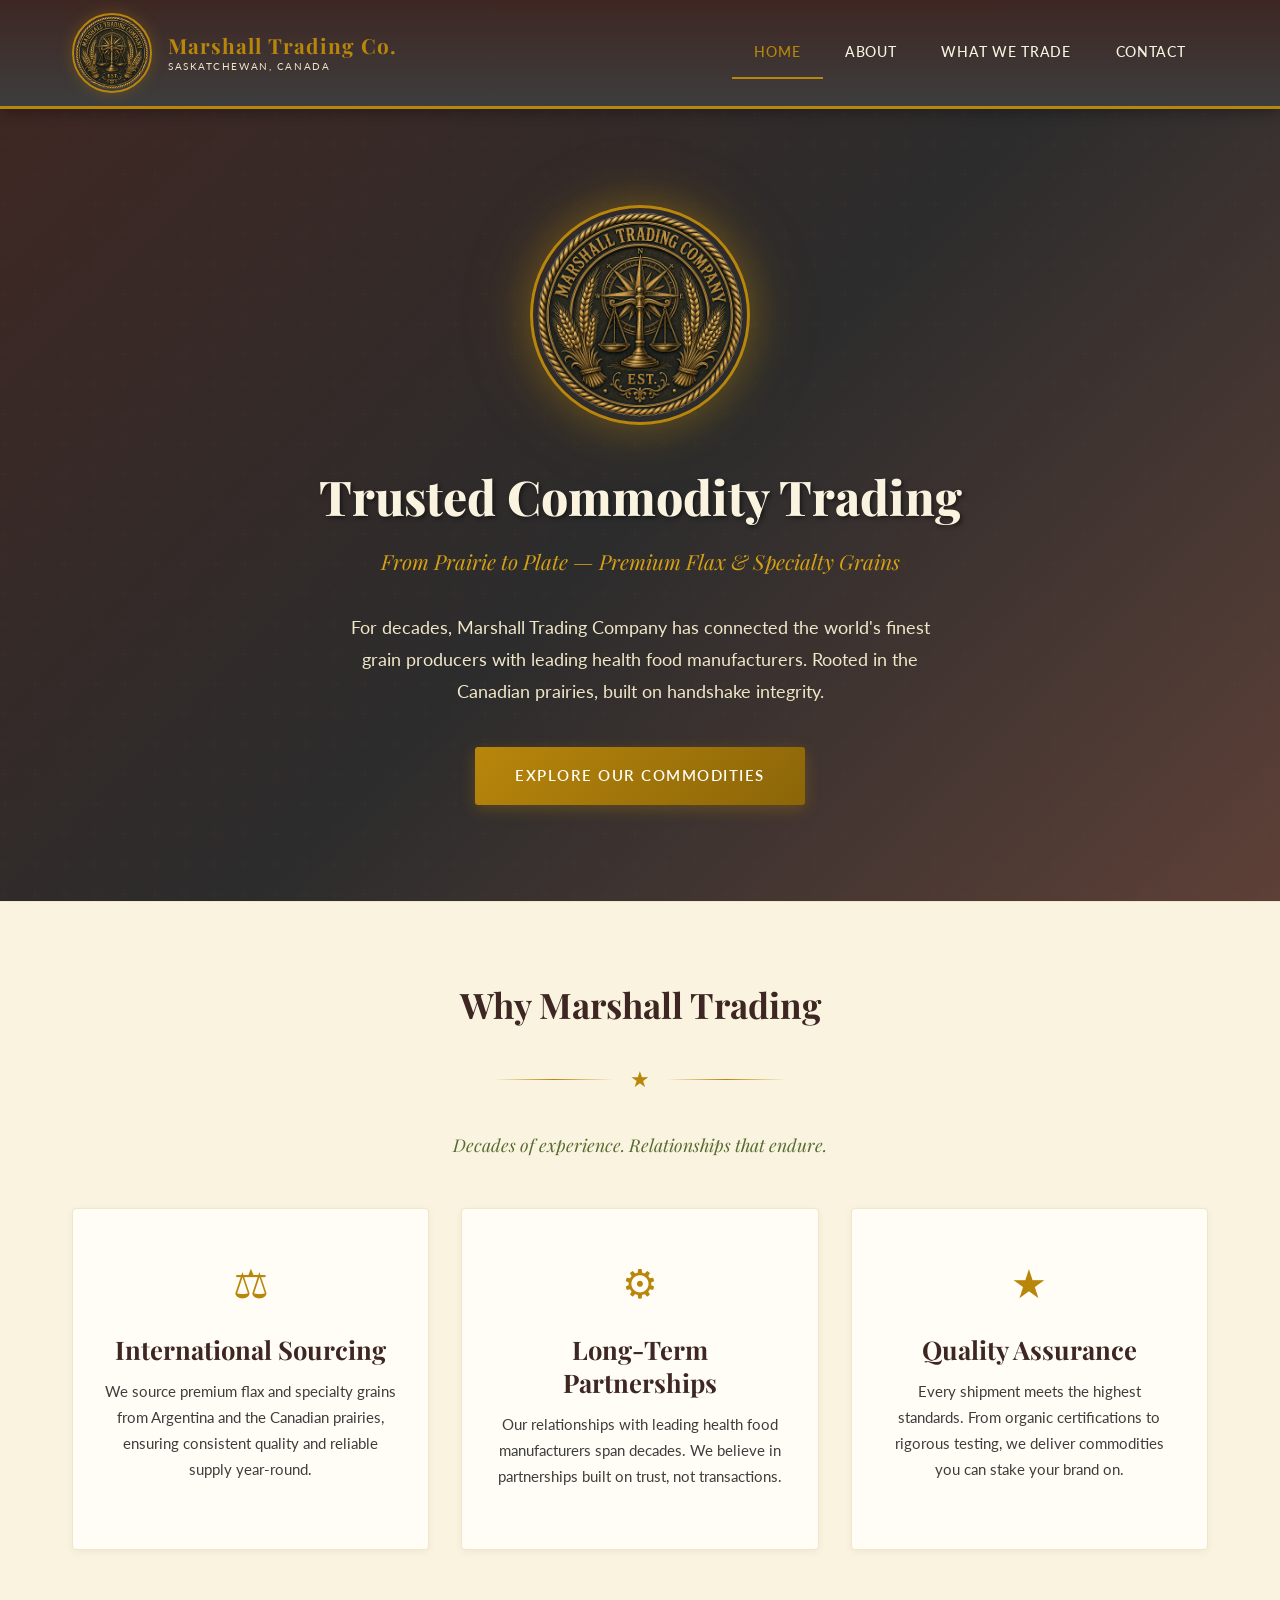
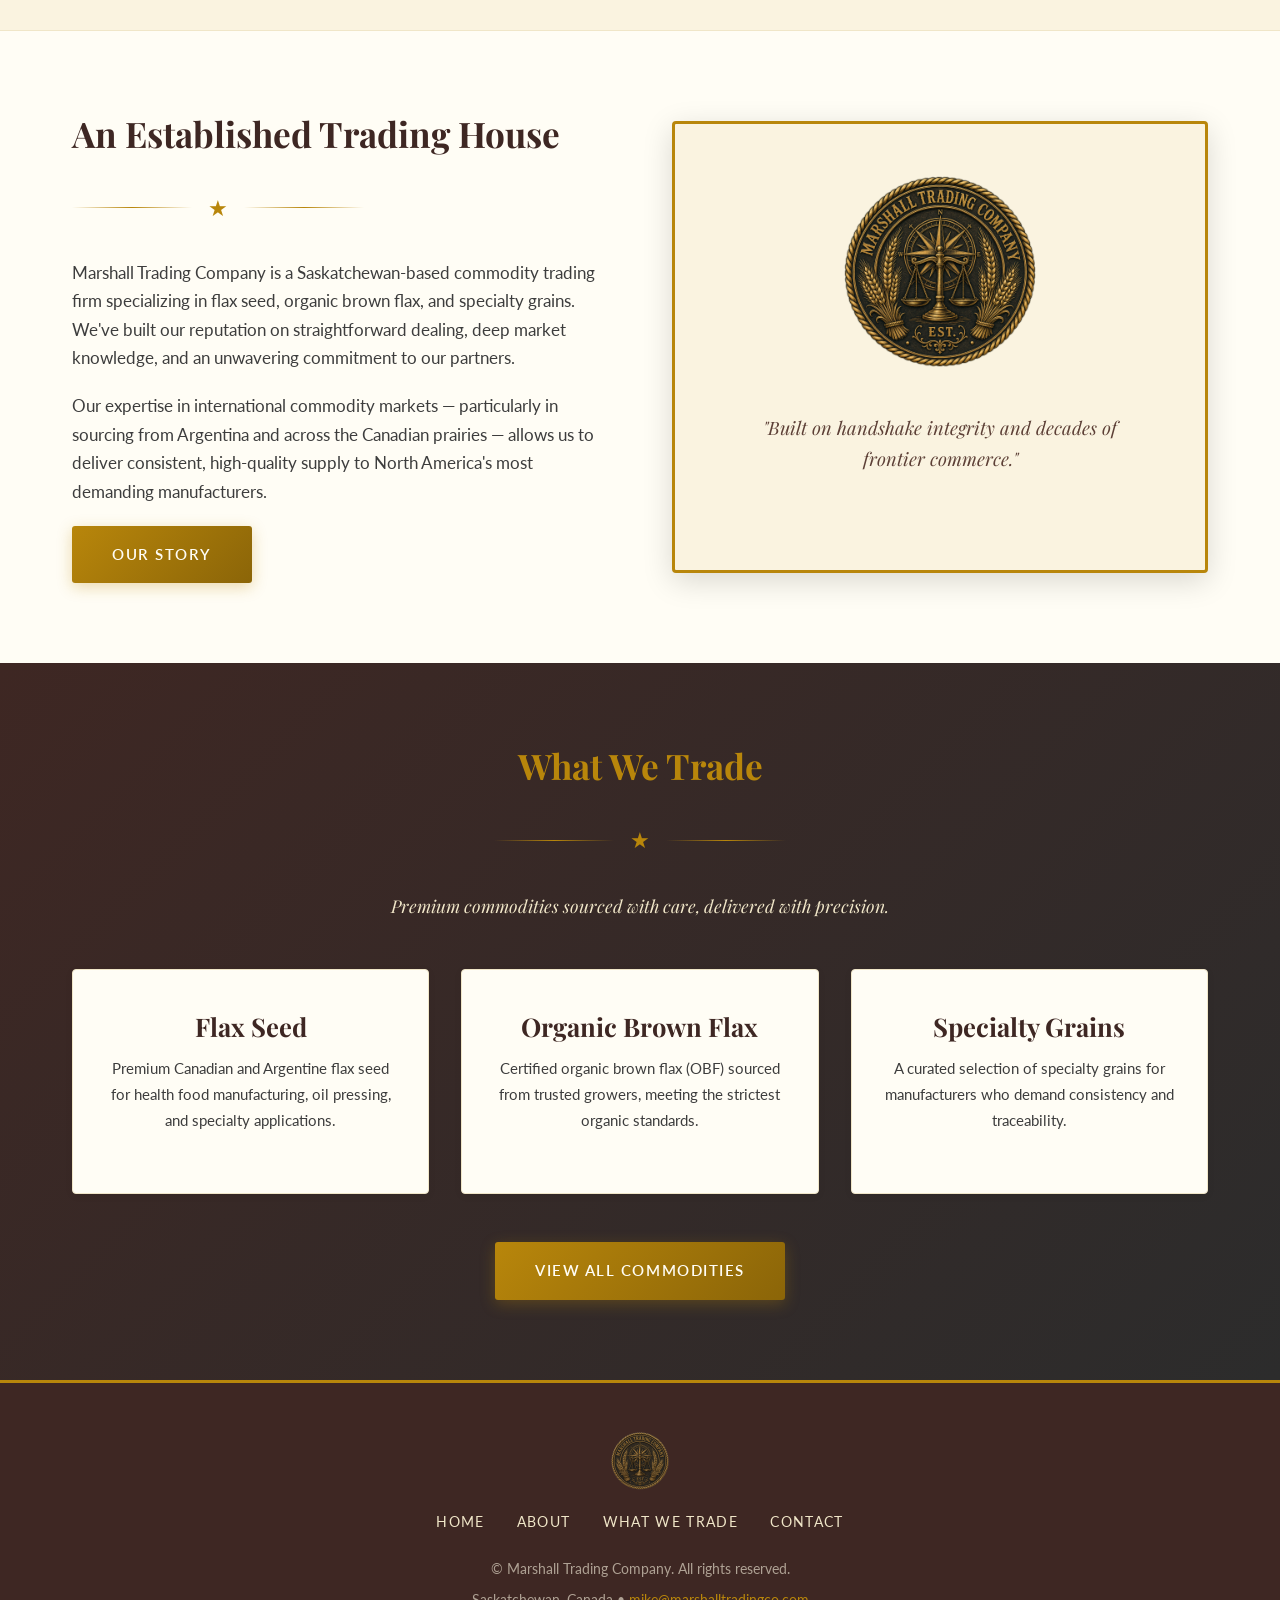
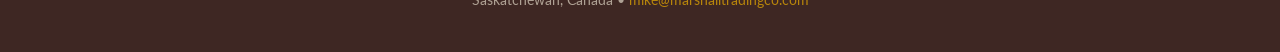
==== commit 325ff37f: "Rebuild MTC site - old west frontier aesthetic, responsive, no badge" ====
--- a/index.html
+++ b/index.html
@@ -1,86 +1,152 @@
-<!doctype html>
+<!DOCTYPE html>
 <html lang="en">
+<head>
+    <meta charset="UTF-8">
+    <meta name="viewport" content="width=device-width, initial-scale=1.0">
+    <meta name="description" content="Marshall Trading Company — Trusted commodity trading in flax seed, organic brown flax, and specialty grains. Based in Saskatchewan, Canada.">
+    <title>Marshall Trading Company — Premium Commodity Trading</title>
+    <link rel="stylesheet" href="styles.css">
+    <link rel="icon" type="image/png" href="assets/logo.png">
+</head>
+<body>
 
-  <head>
-    <meta charset="UTF-8" />
-    <meta
-      name="viewport"
-      content="width=device-width, initial-scale=1.0, maximum-scale=1" />
-    <title>Marshall Trading Company</title>
-    <meta name="description" content="Marshall Trading Company Inc. — Buying, selling, and brokering premium agricultural commodities. Organic flax specialists based in Saskatoon, Saskatchewan, Canada." />
-    <link rel="preconnect" href="https://fonts.googleapis.com" />
-    <link rel="preconnect" href="https://fonts.gstatic.com" crossorigin />
-    <link href="https://fonts.googleapis.com/css2?family=Playfair+Display:wght@400;500;600;700;800&family=Source+Serif+4:opsz,wght@8..60,300;8..60,400;8..60,500;8..60,600&family=Cormorant+Garamond:wght@400;500;600&display=swap" rel="stylesheet" />
-    <script type="module" crossorigin src="/assets/index-Cw-AYzAF.js"></script>
-    <link rel="stylesheet" crossorigin href="/assets/index-BF0yntoY.css">
-  </head>
+    <!-- ========== HEADER ========== -->
+    <header class="site-header">
+        <div class="header-inner">
+            <a href="index.html" class="logo-container">
+                <img src="assets/logo.png" alt="Marshall Trading Company Seal">
+                <div class="logo-text">
+                    Marshall Trading Co.
+                    <small>Saskatchewan, Canada</small>
+                </div>
+            </a>
+            <nav class="main-nav">
+                <ul class="nav-links">
+                    <li><a href="index.html" class="active">Home</a></li>
+                    <li><a href="about.html">About</a></li>
+                    <li><a href="trade.html">What We Trade</a></li>
+                    <li><a href="contact.html">Contact</a></li>
+                </ul>
+            </nav>
+            <div class="hamburger" id="hamburger" aria-label="Toggle navigation menu" role="button" tabindex="0">
+                <span></span>
+                <span></span>
+                <span></span>
+            </div>
+        </div>
+    </header>
 
-  <body>
-    <script id="manus-runtime">window.__MANUS_HOST_DEV__ = false;
-(function(){"use strict";var Mr={exports:{}},Kn={};/**
- * @license React
- * react-jsx-runtime.production.js
- *
- * Copyright (c) Meta Platforms, Inc. and affiliates.
- *
- * This source code is licensed under the MIT license found in the
- * LICENSE file in the root directory of this source tree.
- */var $c;function um(){if($c)return Kn;$c=1;var r=Symbol.for("react.transitional.element"),i=Symbol.for("react.fragment");function c(s,d,m){var x=null;if(m!==void 0&&(x=""+m),d.key!==void 0&&(x=""+d.key),"key"in d){m={};for(var R in d)R!=="key"&&(m[R]=d[R])}else m=d;return d=m.ref,{$$typeof:r,type:s,key:x,ref:d!==void 0?d:null,props:m}}return Kn.Fragment=i,Kn.jsx=c,Kn.jsxs=c,Kn}var Fc;function dm(){return Fc||(Fc=1,Mr.exports=um()),Mr.exports}var h=dm(),Ar={exports:{}},Pn={},Rr={exports:{}},Nr={};/**
- * @license React
- * scheduler.production.js
- *
- * Copyright (c) Meta Platforms, Inc. and affiliates.
- *
- * This source code is licensed under the MIT license found in the
- * LICENSE file in the root directory of this source tree.
- */var Ic;function fm(){return Ic||(Ic=1,function(r){function i(A,q){var B=A.length;A.push(q);t:for(;0<B;){var bt=B-1>>>1,p=A[bt];if(0<d(p,q))A[bt]=q,A[B]=p,B=bt;else break t}}function c(A){return A.length===0?null:A[0]}function s(A){if(A.length===0)return null;var q=A[0],B=A.pop();if(B!==q){A[0]=B;t:for(var bt=0,p=A.length,O=p>>>1;bt<O;){var X=2*(bt+1)-1,G=A[X],Z=X+1,st=A[Z];if(0>d(G,B))Z<p&&0>d(st,G)?(A[bt]=st,A[Z]=B,bt=Z):(A[bt]=G,A[X]=B,bt=X);else if(Z<p&&0>d(st,B))A[bt]=st,A[Z]=B,bt=Z;else break t}}return q}function d(A,q){var B=A.sortIndex-q.sortIndex;return B!==0?B:A.id-q.id}if(r.unstable_now=void 0,typeof performance=="object"&&typeof performance.now=="function"){var m=performance;r.unstable_now=function(){return m.now()}}else{var x=Date,R=x.now();r.unstable_now=function(){return x.now()-R}}var C=[],v=[],D=1,j=null,J=3,at=!1,$=!1,nt=!1,ct=!1,ht=typeof setTimeout=="function"?setTimeout:null,St=typeof clearTimeout=="function"?clearTimeout:null,_=typeof setImmediate<"u"?setImmediate:null;function Y(A){for(var q=c(v);q!==null;){if(q.callback===null)s(v);else if(q.startTime<=A)s(v),q.sortIndex=q.expirationTime,i(C,q);else break;q=c(v)}}function H(A){if(nt=!1,Y(A),!$)if(c(C)!==null)$=!0,it||(it=!0,Bt());else{var q=c(v);q!==null&&Mt(H,q.startTime-A)}}var it=!1,rt=-1,V=5,xt=-1;function Be(){return ct?!0:!(r.unstable_now()-xt<V)}function te(){if(ct=!1,it){var A=r.unstable_now();xt=A;var q=!0;try{t:{$=!1,nt&&(nt=!1,St(rt),rt=-1),at=!0;var B=J;try{e:{for(Y(A),j=c(C);j!==null&&!(j.expirationTime>A&&Be());){var bt=j.callback;if(typeof bt=="function"){j.callback=null,J=j.priorityLevel;var p=bt(j.expirationTime<=A);if(A=r.unstable_now(),typeof p=="function"){j.callback=p,Y(A),q=!0;break e}j===c(C)&&s(C),Y(A)}else s(C);j=c(C)}if(j!==null)q=!0;else{var O=c(v);O!==null&&Mt(H,O.startTime-A),q=!1}}break t}finally{j=null,J=B,at=!1}q=void 0}}finally{q?Bt():it=!1}}}var Bt;if(typeof _=="function")Bt=function(){_(te)};else if(typeof MessageChannel<"u"){var me=new MessageChannel,Se=me.port2;me.port1.onmessage=te,Bt=function(){Se.postMessage(null)}}else Bt=function(){ht(te,0)};function Mt(A,q){rt=ht(function(){A(r.unstable_now())},q)}r.unstable_IdlePriority=5,r.unstable_ImmediatePriority=1,r.unstable_LowPriority=4,r.unstable_NormalPriority=3,r.unstable_Profiling=null,r.unstable_UserBlockingPriority=2,r.unstable_cancelCallback=function(A){A.callback=null},r.unstable_forceFrameRate=function(A){0>A||125<A?console.error("forceFrameRate takes a positive int between 0 and 125, forcing frame rates higher than 125 fps is not supported"):V=0<A?Math.floor(1e3/A):5},r.unstable_getCurrentPriorityLevel=function(){return J},r.unstable_next=function(A){switch(J){case 1:case 2:case 3:var q=3;break;default:q=J}var B=J;J=q;try{return A()}finally{J=B}},r.unstable_requestPaint=function(){ct=!0},r.unstable_runWithPriority=function(A,q){switch(A){case 1:case 2:case 3:case 4:case 5:break;default:A=3}var B=J;J=A;try{return q()}finally{J=B}},r.unstable_scheduleCallback=function(A,q,B){var bt=r.unstable_now();switch(typeof B=="object"&&B!==null?(B=B.delay,B=typeof B=="number"&&0<B?bt+B:bt):B=bt,A){case 1:var p=-1;break;case 2:p=250;break;case 5:p=1073741823;break;case 4:p=1e4;break;default:p=5e3}return p=B+p,A={id:D++,callback:q,priorityLevel:A,startTime:B,expirationTime:p,sortIndex:-1},B>bt?(A.sortIndex=B,i(v,A),c(C)===null&&A===c(v)&&(nt?(St(rt),rt=-1):nt=!0,Mt(H,B-bt))):(A.sortIndex=p,i(C,A),$||at||($=!0,it||(it=!0,Bt()))),A},r.unstable_shouldYield=Be,r.unstable_wrapCallback=function(A){var q=J;return function(){var B=J;J=q;try{return A.apply(this,arguments)}finally{J=B}}}}(Nr)),Nr}var tu;function hm(){return tu||(tu=1,Rr.exports=fm()),Rr.exports}var zr={exports:{}},ut={};/**
- * @license React
- * react.production.js
- *
- * Copyright (c) Meta Platforms, Inc. and affiliates.
- *
- * This source code is licensed under the MIT license found in the
- * LICENSE file in the root directory of this source tree.
- */var eu;function mm(){if(eu)return ut;eu=1;var r=Symbol.for("react.transitional.element"),i=Symbol.for("react.portal"),c=Symbol.for("react.fragment"),s=Symbol.for("react.strict_mode"),d=Symbol.for("react.profiler"),m=Symbol.for("react.consumer"),x=Symbol.for("react.context"),R=Symbol.for("react.forward_ref"),C=Symbol.for("react.suspense"),v=Symbol.for("react.memo"),D=Symbol.for("react.lazy"),j=Symbol.iterator;function J(p){return p===null||typeof p!="object"?null:(p=j&&p[j]||p["@@iterator"],typeof p=="function"?p:null)}var at={isMounted:function(){return!1},enqueueForceUpdate:function(){},enqueueReplaceState:function(){},enqueueSetState:function(){}},$=Object.assign,nt={};function ct(p,O,X){this.props=p,this.context=O,this.refs=nt,this.updater=X||at}ct.prototype.isReactComponent={},ct.prototype.setState=function(p,O){if(typeof p!="object"&&typeof p!="function"&&p!=null)throw Error("takes an object of state variables to update or a function which returns an object of state variables.");this.updater.enqueueSetState(this,p,O,"setState")},ct.prototype.forceUpdate=function(p){this.updater.enqueueForceUpdate(this,p,"forceUpdate")};function ht(){}ht.prototype=ct.prototype;function St(p,O,X){this.props=p,this.context=O,this.refs=nt,this.updater=X||at}var _=St.prototype=new ht;_.constructor=St,$(_,ct.prototype),_.isPureReactComponent=!0;var Y=Array.isArray,H={H:null,A:null,T:null,S:null,V:null},it=Object.prototype.hasOwnProperty;function rt(p,O,X,G,Z,st){return X=st.ref,{$$typeof:r,type:p,key:O,ref:X!==void 0?X:null,props:st}}function V(p,O){return rt(p.type,O,void 0,void 0,void 0,p.props)}function xt(p){return typeof p=="object"&&p!==null&&p.$$typeof===r}function Be(p){var O={"=":"=0",":":"=2"};return"$"+p.replace(/[=:]/g,function(X){return O[X]})}var te=/\/+/g;function Bt(p,O){return typeof p=="object"&&p!==null&&p.key!=null?Be(""+p.key):O.toString(36)}function me(){}function Se(p){switch(p.status){case"fulfilled":return p.value;case"rejected":throw p.reason;default:switch(typeof p.status=="string"?p.then(me,me):(p.status="pending",p.then(function(O){p.status==="pending"&&(p.status="fulfilled",p.value=O)},function(O){p.status==="pending"&&(p.status="rejected",p.reason=O)})),p.status){case"fulfilled":return p.value;case"rejected":throw p.reason}}throw p}function Mt(p,O,X,G,Z){var st=typeof p;(st==="undefined"||st==="boolean")&&(p=null);var I=!1;if(p===null)I=!0;else switch(st){case"bigint":case"string":case"number":I=!0;break;case"object":switch(p.$$typeof){case r:case i:I=!0;break;case D:return I=p._init,Mt(I(p._payload),O,X,G,Z)}}if(I)return Z=Z(p),I=G===""?"."+Bt(p,0):G,Y(Z)?(X="",I!=null&&(X=I.replace(te,"$&/")+"/"),Mt(Z,O,X,"",function(Jt){return Jt})):Z!=null&&(xt(Z)&&(Z=V(Z,X+(Z.key==null||p&&p.key===Z.key?"":(""+Z.key).replace(te,"$&/")+"/")+I)),O.push(Z)),1;I=0;var gt=G===""?".":G+":";if(Y(p))for(var Tt=0;Tt<p.length;Tt++)G=p[Tt],st=gt+Bt(G,Tt),I+=Mt(G,O,X,st,Z);else if(Tt=J(p),typeof Tt=="function")for(p=Tt.call(p),Tt=0;!(G=p.next()).done;)G=G.value,st=gt+Bt(G,Tt++),I+=Mt(G,O,X,st,Z);else if(st==="object"){if(typeof p.then=="function")return Mt(Se(p),O,X,G,Z);throw O=String(p),Error("Objects are not valid as a React child (found: "+(O==="[object Object]"?"object with keys {"+Object.keys(p).join(", ")+"}":O)+"). If you meant to render a collection of children, use an array instead.")}return I}function A(p,O,X){if(p==null)return p;var G=[],Z=0;return Mt(p,G,"","",function(st){return O.call(X,st,Z++)}),G}function q(p){if(p._status===-1){var O=p._result;O=O(),O.then(function(X){(p._status===0||p._status===-1)&&(p._status=1,p._result=X)},function(X){(p._status===0||p._status===-1)&&(p._status=2,p._result=X)}),p._status===-1&&(p._status=0,p._result=O)}if(p._status===1)return p._result.default;throw p._result}var B=typeof reportError=="function"?reportError:function(p){if(typeof window=="object"&&typeof window.ErrorEvent=="function"){var O=new window.ErrorEvent("error",{bubbles:!0,cancelable:!0,message:typeof p=="object"&&p!==null&&typeof p.message=="string"?String(p.message):String(p),error:p});if(!window.dispatchEvent(O))return}else if(typeof process=="object"&&typeof process.emit=="function"){process.emit("uncaughtException",p);return}console.error(p)};function bt(){}return ut.Children={map:A,forEach:function(p,O,X){A(p,function(){O.apply(this,arguments)},X)},count:function(p){var O=0;return A(p,function(){O++}),O},toArray:function(p){return A(p,function(O){return O})||[]},only:function(p){if(!xt(p))throw Error("React.Children.only expected to receive a single React element child.");return p}},ut.Component=ct,ut.Fragment=c,ut.Profiler=d,ut.PureComponent=St,ut.StrictMode=s,ut.Suspense=C,ut.__CLIENT_INTERNALS_DO_NOT_USE_OR_WARN_USERS_THEY_CANNOT_UPGRADE=H,ut.__COMPILER_RUNTIME={__proto__:null,c:function(p){return H.H.useMemoCache(p)}},ut.cache=function(p){return function(){return p.apply(null,arguments)}},ut.cloneElement=function(p,O,X){if(p==null)throw Error("The argument must be a React element, but you passed "+p+".");var G=$({},p.props),Z=p.key,st=void 0;if(O!=null)for(I in O.ref!==void 0&&(st=void 0),O.key!==void 0&&(Z=""+O.key),O)!it.call(O,I)||I==="key"||I==="__self"||I==="__source"||I==="ref"&&O.ref===void 0||(G[I]=O[I]);var I=arguments.length-2;if(I===1)G.children=X;else if(1<I){for(var gt=Array(I),Tt=0;Tt<I;Tt++)gt[Tt]=arguments[Tt+2];G.children=gt}return rt(p.type,Z,void 0,void 0,st,G)},ut.createContext=function(p){return p={$$typeof:x,_currentValue:p,_currentValue2:p,_threadCount:0,Provider:null,Consumer:null},p.Provider=p,p.Consumer={$$typeof:m,_context:p},p},ut.createElement=function(p,O,X){var G,Z={},st=null;if(O!=null)for(G in O.key!==void 0&&(st=""+O.key),O)it.call(O,G)&&G!=="key"&&G!=="__self"&&G!=="__source"&&(Z[G]=O[G]);var I=arguments.length-2;if(I===1)Z.children=X;else if(1<I){for(var gt=Array(I),Tt=0;Tt<I;Tt++)gt[Tt]=arguments[Tt+2];Z.children=gt}if(p&&p.defaultProps)for(G in I=p.defaultProps,I)Z[G]===void 0&&(Z[G]=I[G]);return rt(p,st,void 0,void 0,null,Z)},ut.createRef=function(){return{current:null}},ut.forwardRef=function(p){return{$$typeof:R,render:p}},ut.isValidElement=xt,ut.lazy=function(p){return{$$typeof:D,_payload:{_status:-1,_result:p},_init:q}},ut.memo=function(p,O){return{$$typeof:v,type:p,compare:O===void 0?null:O}},ut.startTransition=function(p){var O=H.T,X={};H.T=X;try{var G=p(),Z=H.S;Z!==null&&Z(X,G),typeof G=="object"&&G!==null&&typeof G.then=="function"&&G.then(bt,B)}catch(st){B(st)}finally{H.T=O}},ut.unstable_useCacheRefresh=function(){return H.H.useCacheRefresh()},ut.use=function(p){return H.H.use(p)},ut.useActionState=function(p,O,X){return H.H.useActionState(p,O,X)},ut.useCallback=function(p,O){return H.H.useCallback(p,O)},ut.useContext=function(p){return H.H.useContext(p)},ut.useDebugValue=function(){},ut.useDeferredValue=function(p,O){return H.H.useDeferredValue(p,O)},ut.useEffect=function(p,O,X){var G=H.H;if(typeof X=="function")throw Error("useEffect CRUD overload is not enabled in this build of React.");return G.useEffect(p,O)},ut.useId=function(){return H.H.useId()},ut.useImperativeHandle=function(p,O,X){return H.H.useImperativeHandle(p,O,X)},ut.useInsertionEffect=function(p,O){return H.H.useInsertionEffect(p,O)},ut.useLayoutEffect=function(p,O){return H.H.useLayoutEffect(p,O)},ut.useMemo=function(p,O){return H.H.useMemo(p,O)},ut.useOptimistic=function(p,O){return H.H.useOptimistic(p,O)},ut.useReducer=function(p,O,X){return H.H.useReducer(p,O,X)},ut.useRef=function(p){return H.H.useRef(p)},ut.useState=function(p){return H.H.useState(p)},ut.useSyncExternalStore=function(p,O,X){return H.H.useSyncExternalStore(p,O,X)},ut.useTransition=function(){return H.H.useTransition()},ut.version="19.1.1",ut}var lu;function _r(){return lu||(lu=1,zr.exports=mm()),zr.exports}var kr={exports:{}},he={};/**
- * @license React
- * react-dom.production.js
- *
- * Copyright (c) Meta Platforms, Inc. and affiliates.
- *
- * This source code is licensed under the MIT license found in the
- * LICENSE file in the root directory of this source tree.
- */var au;function gm(){if(au)return he;au=1;var r=_r();function i(C){var v="https://react.dev/errors/"+C;if(1<arguments.length){v+="?args[]="+encodeURIComponent(arguments[1]);for(var D=2;D<arguments.length;D++)v+="&args[]="+encodeURIComponent(arguments[D])}return"Minified React error #"+C+"; visit "+v+" for the full message or use the non-minified dev environment for full errors and additional helpful warnings."}function c(){}var s={d:{f:c,r:function(){throw Error(i(522))},D:c,C:c,L:c,m:c,X:c,S:c,M:c},p:0,findDOMNode:null},d=Symbol.for("react.portal");function m(C,v,D){var j=3<arguments.length&&arguments[3]!==void 0?arguments[3]:null;return{$$typeof:d,key:j==null?null:""+j,children:C,containerInfo:v,implementation:D}}var x=r.__CLIENT_INTERNALS_DO_NOT_USE_OR_WARN_USERS_THEY_CANNOT_UPGRADE;function R(C,v){if(C==="font")return"";if(typeof v=="string")return v==="use-credentials"?v:""}return he.__DOM_INTERNALS_DO_NOT_USE_OR_WARN_USERS_THEY_CANNOT_UPGRADE=s,he.createPortal=function(C,v){var D=2<arguments.length&&arguments[2]!==void 0?arguments[2]:null;if(!v||v.nodeType!==1&&v.nodeType!==9&&v.nodeType!==11)throw Error(i(299));return m(C,v,null,D)},he.flushSync=function(C){var v=x.T,D=s.p;try{if(x.T=null,s.p=2,C)return C()}finally{x.T=v,s.p=D,s.d.f()}},he.preconnect=function(C,v){typeof C=="string"&&(v?(v=v.crossOrigin,v=typeof v=="string"?v==="use-credentials"?v:"":void 0):v=null,s.d.C(C,v))},he.prefetchDNS=function(C){typeof C=="string"&&s.d.D(C)},he.preinit=function(C,v){if(typeof C=="string"&&v&&typeof v.as=="string"){var D=v.as,j=R(D,v.crossOrigin),J=typeof v.integrity=="string"?v.integrity:void 0,at=typeof v.fetchPriority=="string"?v.fetchPriority:void 0;D==="style"?s.d.S(C,typeof v.precedence=="string"?v.precedence:void 0,{crossOrigin:j,integrity:J,fetchPriority:at}):D==="script"&&s.d.X(C,{crossOrigin:j,integrity:J,fetchPriority:at,nonce:typeof v.nonce=="string"?v.nonce:void 0})}},he.preinitModule=function(C,v){if(typeof C=="string")if(typeof v=="object"&&v!==null){if(v.as==null||v.as==="script"){var D=R(v.as,v.crossOrigin);s.d.M(C,{crossOrigin:D,integrity:typeof v.integrity=="string"?v.integrity:void 0,nonce:typeof v.nonce=="string"?v.nonce:void 0})}}else v==null&&s.d.M(C)},he.preload=function(C,v){if(typeof C=="string"&&typeof v=="object"&&v!==null&&typeof v.as=="string"){var D=v.as,j=R(D,v.crossOrigin);s.d.L(C,D,{crossOrigin:j,integrity:typeof v.integrity=="string"?v.integrity:void 0,nonce:typeof v.nonce=="string"?v.nonce:void 0,type:typeof v.type=="string"?v.type:void 0,fetchPriority:typeof v.fetchPriority=="string"?v.fetchPriority:void 0,referrerPolicy:typeof v.referrerPolicy=="string"?v.referrerPolicy:void 0,imageSrcSet:typeof v.imageSrcSet=="string"?v.imageSrcSet:void 0,imageSizes:typeof v.imageSizes=="string"?v.imageSizes:void 0,media:typeof v.media=="string"?v.media:void 0})}},he.preloadModule=function(C,v){if(typeof C=="string")if(v){var D=R(v.as,v.crossOrigin);s.d.m(C,{as:typeof v.as=="string"&&v.as!=="script"?v.as:void 0,crossOrigin:D,integrity:typeof v.integrity=="string"?v.integrity:void 0})}else s.d.m(C)},he.requestFormReset=function(C){s.d.r(C)},he.unstable_batchedUpdates=function(C,v){return C(v)},he.useFormState=function(C,v,D){return x.H.useFormState(C,v,D)},he.useFormStatus=function(){return x.H.useHostTransitionStatus()},he.version="19.1.1",he}var nu;function pm(){if(nu)return kr.exports;nu=1;function r(){if(!(typeof __REACT_DEVTOOLS_GLOBAL_HOOK__>"u"||typeof __REACT_DEVTOOLS_GLOBAL_HOOK__.checkDCE!="function"))try{__REACT_DEVTOOLS_GLOBAL_HOOK__.checkDCE(r)}catch(i){console.error(i)}}return r(),kr.exports=gm(),kr.exports}/**
- * @license React
- * react-dom-client.production.js
- *
- * Copyright (c) Meta Platforms, Inc. and affiliates.
- *
- * This source code is licensed under the MIT license found in the
- * LICENSE file in the root directory of this source tree.
- */var ou;function ym(){if(ou)return Pn;ou=1;var r=hm(),i=_r(),c=pm();function s(t){var e="https://react.dev/errors/"+t;if(1<arguments.length){e+="?args[]="+encodeURIComponent(arguments[1]);for(var l=2;l<arguments.length;l++)e+="&args[]="+encodeURIComponent(arguments[l])}return"Minified React error #"+t+"; visit "+e+" for the full message or use the non-minified dev environment for full errors and additional helpful warnings."}function d(t){return!(!t||t.nodeType!==1&&t.nodeType!==9&&t.nodeType!==11)}function m(t){var e=t,l=t;if(t.alternate)for(;e.return;)e=e.return;else{t=e;do e=t,(e.flags&4098)!==0&&(l=e.return),t=e.return;while(t)}return e.tag===3?l:null}function x(t){if(t.tag===13){var e=t.memoizedState;if(e===null&&(t=t.alternate,t!==null&&(e=t.memoizedState)),e!==null)return e.dehydrated}return null}function R(t){if(m(t)!==t)throw Error(s(188))}function C(t){var e=t.alternate;if(!e){if(e=m(t),e===null)throw Error(s(188));return e!==t?null:t}for(var l=t,a=e;;){var n=l.return;if(n===null)break;var o=n.alternate;if(o===null){if(a=n.return,a!==null){l=a;continue}break}if(n.child===o.child){for(o=n.child;o;){if(o===l)return R(n),t;if(o===a)return R(n),e;o=o.sibling}throw Error(s(188))}if(l.return!==a.return)l=n,a=o;else{for(var u=!1,f=n.child;f;){if(f===l){u=!0,l=n,a=o;break}if(f===a){u=!0,a=n,l=o;break}f=f.sibling}if(!u){for(f=o.child;f;){if(f===l){u=!0,l=o,a=n;break}if(f===a){u=!0,a=o,l=n;break}f=f.sibling}if(!u)throw Error(s(189))}}if(l.alternate!==a)throw Error(s(190))}if(l.tag!==3)throw Error(s(188));return l.stateNode.current===l?t:e}function v(t){var e=t.tag;if(e===5||e===26||e===27||e===6)return t;for(t=t.child;t!==null;){if(e=v(t),e!==null)return e;t=t.sibling}return null}var D=Object.assign,j=Symbol.for("react.element"),J=Symbol.for("react.transitional.element"),at=Symbol.for("react.portal"),$=Symbol.for("react.fragment"),nt=Symbol.for("react.strict_mode"),ct=Symbol.for("react.profiler"),ht=Symbol.for("react.provider"),St=Symbol.for("react.consumer"),_=Symbol.for("react.context"),Y=Symbol.for("react.forward_ref"),H=Symbol.for("react.suspense"),it=Symbol.for("react.suspense_list"),rt=Symbol.for("react.memo"),V=Symbol.for("react.lazy"),xt=Symbol.for("react.activity"),Be=Symbol.for("react.memo_cache_sentinel"),te=Symbol.iterator;function Bt(t){return t===null||typeof t!="object"?null:(t=te&&t[te]||t["@@iterator"],typeof t=="function"?t:null)}var me=Symbol.for("react.client.reference");function Se(t){if(t==null)return null;if(typeof t=="function")return t.$$typeof===me?null:t.displayName||t.name||null;if(typeof t=="string")return t;switch(t){case $:return"Fragment";case ct:return"Profiler";case nt:return"StrictMode";case H:return"Suspense";case it:return"SuspenseList";case xt:return"Activity"}if(typeof t=="object")switch(t.$$typeof){case at:return"Portal";case _:return(t.displayName||"Context")+".Provider";case St:return(t._context.displayName||"Context")+".Consumer";case Y:var e=t.render;return t=t.displayName,t||(t=e.displayName||e.name||"",t=t!==""?"ForwardRef("+t+")":"ForwardRef"),t;case rt:return e=t.displayName||null,e!==null?e:Se(t.type)||"Memo";case V:e=t._payload,t=t._init;try{return Se(t(e))}catch{}}return null}var Mt=Array.isArray,A=i.__CLIENT_INTERNALS_DO_NOT_USE_OR_WARN_USERS_THEY_CANNOT_UPGRADE,q=c.__DOM_INTERNALS_DO_NOT_USE_OR_WARN_USERS_THEY_CANNOT_UPGRADE,B={pending:!1,data:null,method:null,action:null},bt=[],p=-1;function O(t){return{current:t}}function X(t){0>p||(t.current=bt[p],bt[p]=null,p--)}function G(t,e){p++,bt[p]=t.current,t.current=e}var Z=O(null),st=O(null),I=O(null),gt=O(null);function Tt(t,e){switch(G(I,e),G(st,t),G(Z,null),e.nodeType){case 9:case 11:t=(t=e.documentElement)&&(t=t.namespaceURI)?Hh(t):0;break;default:if(t=e.tagName,e=e.namespaceURI)e=Hh(e),t=Uh(e,t);else switch(t){case"svg":t=1;break;case"math":t=2;break;default:t=0}}X(Z),G(Z,t)}function Jt(){X(Z),X(st),X(I)}function Ke(t){t.memoizedState!==null&&G(gt,t);var e=Z.current,l=Uh(e,t.type);e!==l&&(G(st,t),G(Z,l))}function Ce(t){st.current===t&&(X(Z),X(st)),gt.current===t&&(X(gt),Wo._currentValue=B)}var Pe=Object.prototype.hasOwnProperty,yl=r.unstable_scheduleCallback,sn=r.unstable_cancelCallback,Ca=r.unstable_shouldYield,ri=r.unstable_requestPaint,ge=r.unstable_now,si=r.unstable_getCurrentPriorityLevel,Ul=r.unstable_ImmediatePriority,Fn=r.unstable_UserBlockingPriority,nl=r.unstable_NormalPriority,ci=r.unstable_LowPriority,Gl=r.unstable_IdlePriority,ui=r.log,Ea=r.unstable_setDisableYieldValue,ql=null,Wt=null;function Je(t){if(typeof ui=="function"&&Ea(t),Wt&&typeof Wt.setStrictMode=="function")try{Wt.setStrictMode(ql,t)}catch{}}var $t=Math.clz32?Math.clz32:fi,di=Math.log,Ta=Math.LN2;function fi(t){return t>>>=0,t===0?32:31-(di(t)/Ta|0)|0}var L=256,cn=4194304;function vl(t){var e=t&42;if(e!==0)return e;switch(t&-t){case 1:return 1;case 2:return 2;case 4:return 4;case 8:return 8;case 16:return 16;case 32:return 32;case 64:return 64;case 128:return 128;case 256:case 512:case 1024:case 2048:case 4096:case 8192:case 16384:case 32768:case 65536:case 131072:case 262144:case 524288:case 1048576:case 2097152:return t&4194048;case 4194304:case 8388608:case 16777216:case 33554432:return t&62914560;case 67108864:return 67108864;case 134217728:return 134217728;case 268435456:return 268435456;case 536870912:return 536870912;case 1073741824:return 0;default:return t}}function un(t,e,l){var a=t.pendingLanes;if(a===0)return 0;var n=0,o=t.suspendedLanes,u=t.pingedLanes;t=t.warmLanes;var f=a&134217727;return f!==0?(a=f&~o,a!==0?n=vl(a):(u&=f,u!==0?n=vl(u):l||(l=f&~t,l!==0&&(n=vl(l))))):(f=a&~o,f!==0?n=vl(f):u!==0?n=vl(u):l||(l=a&~t,l!==0&&(n=vl(l)))),n===0?0:e!==0&&e!==n&&(e&o)===0&&(o=n&-n,l=e&-e,o>=l||o===32&&(l&4194048)!==0)?e:n}function Dt(t,e){return(t.pendingLanes&~(t.suspendedLanes&~t.pingedLanes)&e)===0}function In(t,e){switch(t){case 1:case 2:case 4:case 8:case 64:return e+250;case 16:case 32:case 128:case 256:case 512:case 1024:case 2048:case 4096:case 8192:case 16384:case 32768:case 65536:case 131072:case 262144:case 524288:case 1048576:case 2097152:return e+5e3;case 4194304:case 8388608:case 16777216:case 33554432:return-1;case 67108864:case 134217728:case 268435456:case 536870912:case 1073741824:return-1;default:return-1}}function to(){var t=L;return L<<=1,(L&4194048)===0&&(L=256),t}function hi(){var t=cn;return cn<<=1,(cn&62914560)===0&&(cn=4194304),t}function eo(t){for(var e=[],l=0;31>l;l++)e.push(t);return e}function Da(t,e){t.pendingLanes|=e,e!==268435456&&(t.suspendedLanes=0,t.pingedLanes=0,t.warmLanes=0)}function Ir(t,e,l,a,n,o){var u=t.pendingLanes;t.pendingLanes=l,t.suspendedLanes=0,t.pingedLanes=0,t.warmLanes=0,t.expiredLanes&=l,t.entangledLanes&=l,t.errorRecoveryDisabledLanes&=l,t.shellSuspendCounter=0;var f=t.entanglements,g=t.expirationTimes,S=t.hiddenUpdates;for(l=u&~l;0<l;){var N=31-$t(l),k=1<<N;f[N]=0,g[N]=-1;var E=S[N];if(E!==null)for(S[N]=null,N=0;N<E.length;N++){var T=E[N];T!==null&&(T.lane&=-536870913)}l&=~k}a!==0&&mi(t,a,0),o!==0&&n===0&&t.tag!==0&&(t.suspendedLanes|=o&~(u&~e))}function mi(t,e,l){t.pendingLanes|=e,t.suspendedLanes&=~e;var a=31-$t(e);t.entangledLanes|=e,t.entanglements[a]=t.entanglements[a]|1073741824|l&4194090}function gi(t,e){var l=t.entangledLanes|=e;for(t=t.entanglements;l;){var a=31-$t(l),n=1<<a;n&e|t[a]&e&&(t[a]|=e),l&=~n}}function lo(t){switch(t){case 2:t=1;break;case 8:t=4;break;case 32:t=16;break;case 256:case 512:case 1024:case 2048:case 4096:case 8192:case 16384:case 32768:case 65536:case 131072:case 262144:case 524288:case 1048576:case 2097152:case 4194304:case 8388608:case 16777216:case 33554432:t=128;break;case 268435456:t=134217728;break;default:t=0}return t}function ao(t){return t&=-t,2<t?8<t?(t&134217727)!==0?32:268435456:8:2}function pi(){var t=q.p;return t!==0?t:(t=window.event,t===void 0?32:nm(t.type))}function ts(t,e){var l=q.p;try{return q.p=t,e()}finally{q.p=l}}var ol=Math.random().toString(36).slice(2),ee="__reactFiber$"+ol,pe="__reactProps$"+ol,Yl="__reactContainer$"+ol,no="__reactEvents$"+ol,es="__reactListeners$"+ol,ls="__reactHandles$"+ol,yi="__reactResources$"+ol,Ma="__reactMarker$"+ol;function oo(t){delete t[ee],delete t[pe],delete t[no],delete t[es],delete t[ls]}function Vl(t){var e=t[ee];if(e)return e;for(var l=t.parentNode;l;){if(e=l[Yl]||l[ee]){if(l=e.alternate,e.child!==null||l!==null&&l.child!==null)for(t=Vh(t);t!==null;){if(l=t[ee])return l;t=Vh(t)}return e}t=l,l=t.parentNode}return null}function Xl(t){if(t=t[ee]||t[Yl]){var e=t.tag;if(e===5||e===6||e===13||e===26||e===27||e===3)return t}return null}function Aa(t){var e=t.tag;if(e===5||e===26||e===27||e===6)return t.stateNode;throw Error(s(33))}function Zl(t){var e=t[yi];return e||(e=t[yi]={hoistableStyles:new Map,hoistableScripts:new Map}),e}function Vt(t){t[Ma]=!0}var vi=new Set,bi={};function bl(t,e){We(t,e),We(t+"Capture",e)}function We(t,e){for(bi[t]=e,t=0;t<e.length;t++)vi.add(e[t])}var as=RegExp("^[:A-Z_a-z\\u00C0-\\u00D6\\u00D8-\\u00F6\\u00F8-\\u02FF\\u0370-\\u037D\\u037F-\\u1FFF\\u200C-\\u200D\\u2070-\\u218F\\u2C00-\\u2FEF\\u3001-\\uD7FF\\uF900-\\uFDCF\\uFDF0-\\uFFFD][:A-Z_a-z\\u00C0-\\u00D6\\u00D8-\\u00F6\\u00F8-\\u02FF\\u0370-\\u037D\\u037F-\\u1FFF\\u200C-\\u200D\\u2070-\\u218F\\u2C00-\\u2FEF\\u3001-\\uD7FF\\uF900-\\uFDCF\\uFDF0-\\uFFFD\\-.0-9\\u00B7\\u0300-\\u036F\\u203F-\\u2040]*$"),xi={},wi={};function Ra(t){return Pe.call(wi,t)?!0:Pe.call(xi,t)?!1:as.test(t)?wi[t]=!0:(xi[t]=!0,!1)}function M(t,e,l){if(Ra(e))if(l===null)t.removeAttribute(e);else{switch(typeof l){case"undefined":case"function":case"symbol":t.removeAttribute(e);return;case"boolean":var a=e.toLowerCase().slice(0,5);if(a!=="data-"&&a!=="aria-"){t.removeAttribute(e);return}}t.setAttribute(e,""+l)}}function tt(t,e,l){if(l===null)t.removeAttribute(e);else{switch(typeof l){case"undefined":case"function":case"symbol":case"boolean":t.removeAttribute(e);return}t.setAttribute(e,""+l)}}function Ot(t,e,l,a){if(a===null)t.removeAttribute(l);else{switch(typeof a){case"undefined":case"function":case"symbol":case"boolean":t.removeAttribute(l);return}t.setAttributeNS(e,l,""+a)}}var le,Ee;function ae(t){if(le===void 0)try{throw Error()}catch(l){var e=l.stack.trim().match(/\n( *(at )?)/);le=e&&e[1]||"",Ee=-1<l.stack.indexOf(`
-    at`)?" (<anonymous>)":-1<l.stack.indexOf("@")?"@unknown:0:0":""}return`
-`+le+t+Ee}var Le=!1;function He(t,e){if(!t||Le)return"";Le=!0;var l=Error.prepareStackTrace;Error.prepareStackTrace=void 0;try{var a={DetermineComponentFrameRoot:function(){try{if(e){var k=function(){throw Error()};if(Object.defineProperty(k.prototype,"props",{set:function(){throw Error()}}),typeof Reflect=="object"&&Reflect.construct){try{Reflect.construct(k,[])}catch(T){var E=T}Reflect.construct(t,[],k)}else{try{k.call()}catch(T){E=T}t.call(k.prototype)}}else{try{throw Error()}catch(T){E=T}(k=t())&&typeof k.catch=="function"&&k.catch(function(){})}}catch(T){if(T&&E&&typeof T.stack=="string")return[T.stack,E.stack]}return[null,null]}};a.DetermineComponentFrameRoot.displayName="DetermineComponentFrameRoot";var n=Object.getOwnPropertyDescriptor(a.DetermineComponentFrameRoot,"name");n&&n.configurable&&Object.defineProperty(a.DetermineComponentFrameRoot,"name",{value:"DetermineComponentFrameRoot"});var o=a.DetermineComponentFrameRoot(),u=o[0],f=o[1];if(u&&f){var g=u.split(`
-`),S=f.split(`
-`);for(n=a=0;a<g.length&&!g[a].includes("DetermineComponentFrameRoot");)a++;for(;n<S.length&&!S[n].includes("DetermineComponentFrameRoot");)n++;if(a===g.length||n===S.length)for(a=g.length-1,n=S.length-1;1<=a&&0<=n&&g[a]!==S[n];)n--;for(;1<=a&&0<=n;a--,n--)if(g[a]!==S[n]){if(a!==1||n!==1)do if(a--,n--,0>n||g[a]!==S[n]){var N=`
-`+g[a].replace(" at new "," at ");return t.displayName&&N.includes("<anonymous>")&&(N=N.replace("<anonymous>",t.displayName)),N}while(1<=a&&0<=n);break}}}finally{Le=!1,Error.prepareStackTrace=l}return(l=t?t.displayName||t.name:"")?ae(l):""}function Ql(t){switch(t.tag){case 26:case 27:case 5:return ae(t.type);case 16:return ae("Lazy");case 13:return ae("Suspense");case 19:return ae("SuspenseList");case 0:case 15:return He(t.type,!1);case 11:return He(t.type.render,!1);case 1:return He(t.type,!0);case 31:return ae("Activity");default:return""}}function xl(t){try{var e="";do e+=Ql(t),t=t.return;while(t);return e}catch(l){return`
-Error generating stack: `+l.message+`
-`+l.stack}}function Xt(t){switch(typeof t){case"bigint":case"boolean":case"number":case"string":case"undefined":return t;case"object":return t;default:return""}}function il(t){var e=t.type;return(t=t.nodeName)&&t.toLowerCase()==="input"&&(e==="checkbox"||e==="radio")}function ve(t){var e=il(t)?"checked":"value",l=Object.getOwnPropertyDescriptor(t.constructor.prototype,e),a=""+t[e];if(!t.hasOwnProperty(e)&&typeof l<"u"&&typeof l.get=="function"&&typeof l.set=="function"){var n=l.get,o=l.set;return Object.defineProperty(t,e,{configurable:!0,get:function(){return n.call(this)},set:function(u){a=""+u,o.call(this,u)}}),Object.defineProperty(t,e,{enumerable:l.enumerable}),{getValue:function(){return a},setValue:function(u){a=""+u},stopTracking:function(){t._valueTracker=null,delete t[e]}}}}function re(t){t._valueTracker||(t._valueTracker=ve(t))}function rl(t){if(!t)return!1;var e=t._valueTracker;if(!e)return!0;var l=e.getValue(),a="";return t&&(a=il(t)?t.checked?"true":"false":t.value),t=a,t!==l?(e.setValue(t),!0):!1}function wl(t){if(t=t||(typeof document<"u"?document:void 0),typeof t>"u")return null;try{return t.activeElement||t.body}catch{return t.body}}var dn=/[\n"\\]/g;function se(t){return t.replace(dn,function(e){return"\\"+e.charCodeAt(0).toString(16)+" "})}function Kl(t,e,l,a,n,o,u,f){t.name="",u!=null&&typeof u!="function"&&typeof u!="symbol"&&typeof u!="boolean"?t.type=u:t.removeAttribute("type"),e!=null?u==="number"?(e===0&&t.value===""||t.value!=e)&&(t.value=""+Xt(e)):t.value!==""+Xt(e)&&(t.value=""+Xt(e)):u!=="submit"&&u!=="reset"||t.removeAttribute("value"),e!=null?Pl(t,u,Xt(e)):l!=null?Pl(t,u,Xt(l)):a!=null&&t.removeAttribute("value"),n==null&&o!=null&&(t.defaultChecked=!!o),n!=null&&(t.checked=n&&typeof n!="function"&&typeof n!="symbol"),f!=null&&typeof f!="function"&&typeof f!="symbol"&&typeof f!="boolean"?t.name=""+Xt(f):t.removeAttribute("name")}function Na(t,e,l,a,n,o,u,f){if(o!=null&&typeof o!="function"&&typeof o!="symbol"&&typeof o!="boolean"&&(t.type=o),e!=null||l!=null){if(!(o!=="submit"&&o!=="reset"||e!=null))return;l=l!=null?""+Xt(l):"",e=e!=null?""+Xt(e):l,f||e===t.value||(t.value=e),t.defaultValue=e}a=a??n,a=typeof a!="function"&&typeof a!="symbol"&&!!a,t.checked=f?t.checked:!!a,t.defaultChecked=!!a,u!=null&&typeof u!="function"&&typeof u!="symbol"&&typeof u!="boolean"&&(t.name=u)}function Pl(t,e,l){e==="number"&&wl(t.ownerDocument)===t||t.defaultValue===""+l||(t.defaultValue=""+l)}function $e(t,e,l,a){if(t=t.options,e){e={};for(var n=0;n<l.length;n++)e["$"+l[n]]=!0;for(l=0;l<t.length;l++)n=e.hasOwnProperty("$"+t[l].value),t[l].selected!==n&&(t[l].selected=n),n&&a&&(t[l].defaultSelected=!0)}else{for(l=""+Xt(l),e=null,n=0;n<t.length;n++){if(t[n].value===l){t[n].selected=!0,a&&(t[n].defaultSelected=!0);return}e!==null||t[n].disabled||(e=t[n])}e!==null&&(e.selected=!0)}}function za(t,e,l){if(e!=null&&(e=""+Xt(e),e!==t.value&&(t.value=e),l==null)){t.defaultValue!==e&&(t.defaultValue=e);return}t.defaultValue=l!=null?""+Xt(l):""}function _a(t,e,l,a){if(e==null){if(a!=null){if(l!=null)throw Error(s(92));if(Mt(a)){if(1<a.length)throw Error(s(93));a=a[0]}l=a}l==null&&(l=""),e=l}l=Xt(e),t.defaultValue=l,a=t.textContent,a===l&&a!==""&&a!==null&&(t.value=a)}function Fe(t,e){if(e){var l=t.firstChild;if(l&&l===t.lastChild&&l.nodeType===3){l.nodeValue=e;return}}t.textContent=e}var fn=new Set("animationIterationCount aspectRatio borderImageOutset borderImageSlice borderImageWidth boxFlex boxFlexGroup boxOrdinalGroup columnCount columns flex flexGrow flexPositive flexShrink flexNegative flexOrder gridArea gridRow gridRowEnd gridRowSpan gridRowStart gridColumn gridColumnEnd gridColumnSpan gridColumnStart fontWeight lineClamp lineHeight opacity order orphans scale tabSize widows zIndex zoom fillOpacity floodOpacity stopOpacity strokeDasharray strokeDashoffset strokeMiterlimit strokeOpacity strokeWidth MozAnimationIterationCount MozBoxFlex MozBoxFlexGroup MozLineClamp msAnimationIterationCount msFlex msZoom msFlexGrow msFlexNegative msFlexOrder msFlexPositive msFlexShrink msGridColumn msGridColumnSpan msGridRow msGridRowSpan WebkitAnimationIterationCount WebkitBoxFlex WebKitBoxFlexGroup WebkitBoxOrdinalGroup WebkitColumnCount WebkitColumns WebkitFlex WebkitFlexGrow WebkitFlexPositive WebkitFlexShrink WebkitLineClamp".split(" "));function ka(t,e,l){var a=e.indexOf("--")===0;l==null||typeof l=="boolean"||l===""?a?t.setProperty(e,""):e==="float"?t.cssFloat="":t[e]="":a?t.setProperty(e,l):typeof l!="number"||l===0||fn.has(e)?e==="float"?t.cssFloat=l:t[e]=(""+l).trim():t[e]=l+"px"}function Oa(t,e,l){if(e!=null&&typeof e!="object")throw Error(s(62));if(t=t.style,l!=null){for(var a in l)!l.hasOwnProperty(a)||e!=null&&e.hasOwnProperty(a)||(a.indexOf("--")===0?t.setProperty(a,""):a==="float"?t.cssFloat="":t[a]="");for(var n in e)a=e[n],e.hasOwnProperty(n)&&l[n]!==a&&ka(t,n,a)}else for(var o in e)e.hasOwnProperty(o)&&ka(t,o,e[o])}function ja(t){if(t.indexOf("-")===-1)return!1;switch(t){case"annotation-xml":case"color-profile":case"font-face":case"font-face-src":case"font-face-uri":case"font-face-format":case"font-face-name":case"missing-glyph":return!1;default:return!0}}var Si=new Map([["acceptCharset","accept-charset"],["htmlFor","for"],["httpEquiv","http-equiv"],["crossOrigin","crossorigin"],["accentHeight","accent-height"],["alignmentBaseline","alignment-baseline"],["arabicForm","arabic-form"],["baselineShift","baseline-shift"],["capHeight","cap-height"],["clipPath","clip-path"],["clipRule","clip-rule"],["colorInterpolation","color-interpolation"],["colorInterpolationFilters","color-interpolation-filters"],["colorProfile","color-profile"],["colorRendering","color-rendering"],["dominantBaseline","dominant-baseline"],["enableBackground","enable-background"],["fillOpacity","fill-opacity"],["fillRule","fill-rule"],["floodColor","flood-color"],["floodOpacity","flood-opacity"],["fontFamily","font-family"],["fontSize","font-size"],["fontSizeAdjust","font-size-adjust"],["fontStretch","font-stretch"],["fontStyle","font-style"],["fontVariant","font-variant"],["fontWeight","font-weight"],["glyphName","glyph-name"],["glyphOrientationHorizontal","glyph-orientation-horizontal"],["glyphOrientationVertical","glyph-orientation-vertical"],["horizAdvX","horiz-adv-x"],["horizOriginX","horiz-origin-x"],["imageRendering","image-rendering"],["letterSpacing","letter-spacing"],["lightingColor","lighting-color"],["markerEnd","marker-end"],["markerMid","marker-mid"],["markerStart","marker-start"],["overlinePosition","overline-position"],["overlineThickness","overline-thickness"],["paintOrder","paint-order"],["panose-1","panose-1"],["pointerEvents","pointer-events"],["renderingIntent","rendering-intent"],["shapeRendering","shape-rendering"],["stopColor","stop-color"],["stopOpacity","stop-opacity"],["strikethroughPosition","strikethrough-position"],["strikethroughThickness","strikethrough-thickness"],["strokeDasharray","stroke-dasharray"],["strokeDashoffset","stroke-dashoffset"],["strokeLinecap","stroke-linecap"],["strokeLinejoin","stroke-linejoin"],["strokeMiterlimit","stroke-miterlimit"],["strokeOpacity","stroke-opacity"],["strokeWidth","stroke-width"],["textAnchor","text-anchor"],["textDecoration","text-decoration"],["textRendering","text-rendering"],["transformOrigin","transform-origin"],["underlinePosition","underline-position"],["underlineThickness","underline-thickness"],["unicodeBidi","unicode-bidi"],["unicodeRange","unicode-range"],["unitsPerEm","units-per-em"],["vAlphabetic","v-alphabetic"],["vHanging","v-hanging"],["vIdeographic","v-ideographic"],["vMathematical","v-mathematical"],["vectorEffect","vector-effect"],["vertAdvY","vert-adv-y"],["vertOriginX","vert-origin-x"],["vertOriginY","vert-origin-y"],["wordSpacing","word-spacing"],["writingMode","writing-mode"],["xmlnsXlink","xmlns:xlink"],["xHeight","x-height"]]),Ci=/^[\u0000-\u001F ]*j[\r\n\t]*a[\r\n\t]*v[\r\n\t]*a[\r\n\t]*s[\r\n\t]*c[\r\n\t]*r[\r\n\t]*i[\r\n\t]*p[\r\n\t]*t[\r\n\t]*:/i;function Ba(t){return Ci.test(""+t)?"javascript:throw new Error('React has blocked a javascript: URL as a security precaution.')":t}var hn=null;function mn(t){return t=t.target||t.srcElement||window,t.correspondingUseElement&&(t=t.correspondingUseElement),t.nodeType===3?t.parentNode:t}var Sl=null,Cl=null;function io(t){var e=Xl(t);if(e&&(t=e.stateNode)){var l=t[pe]||null;t:switch(t=e.stateNode,e.type){case"input":if(Kl(t,l.value,l.defaultValue,l.defaultValue,l.checked,l.defaultChecked,l.type,l.name),e=l.name,l.type==="radio"&&e!=null){for(l=t;l.parentNode;)l=l.parentNode;for(l=l.querySelectorAll('input[name="'+se(""+e)+'"][type="radio"]'),e=0;e<l.length;e++){var a=l[e];if(a!==t&&a.form===t.form){var n=a[pe]||null;if(!n)throw Error(s(90));Kl(a,n.value,n.defaultValue,n.defaultValue,n.checked,n.defaultChecked,n.type,n.name)}}for(e=0;e<l.length;e++)a=l[e],a.form===t.form&&rl(a)}break t;case"textarea":za(t,l.value,l.defaultValue);break t;case"select":e=l.value,e!=null&&$e(t,!!l.multiple,e,!1)}}}var gn=!1;function ro(t,e,l){if(gn)return t(e,l);gn=!0;try{var a=t(e);return a}finally{if(gn=!1,(Sl!==null||Cl!==null)&&(ir(),Sl&&(e=Sl,t=Cl,Cl=Sl=null,io(e),t)))for(e=0;e<t.length;e++)io(t[e])}}function Jl(t,e){var l=t.stateNode;if(l===null)return null;var a=l[pe]||null;if(a===null)return null;l=a[e];t:switch(e){case"onClick":case"onClickCapture":case"onDoubleClick":case"onDoubleClickCapture":case"onMouseDown":case"onMouseDownCapture":case"onMouseMove":case"onMouseMoveCapture":case"onMouseUp":case"onMouseUpCapture":case"onMouseEnter":(a=!a.disabled)||(t=t.type,a=!(t==="button"||t==="input"||t==="select"||t==="textarea")),t=!a;break t;default:t=!1}if(t)return null;if(l&&typeof l!="function")throw Error(s(231,e,typeof l));return l}var Ue=!(typeof window>"u"||typeof window.document>"u"||typeof window.document.createElement>"u"),pn=!1;if(Ue)try{var Wl={};Object.defineProperty(Wl,"passive",{get:function(){pn=!0}}),window.addEventListener("test",Wl,Wl),window.removeEventListener("test",Wl,Wl)}catch{pn=!1}var Ie=null,yn=null,La=null;function so(){if(La)return La;var t,e=yn,l=e.length,a,n="value"in Ie?Ie.value:Ie.textContent,o=n.length;for(t=0;t<l&&e[t]===n[t];t++);var u=l-t;for(a=1;a<=u&&e[l-a]===n[o-a];a++);return La=n.slice(t,1<a?1-a:void 0)}function Ha(t){var e=t.keyCode;return"charCode"in t?(t=t.charCode,t===0&&e===13&&(t=13)):t=e,t===10&&(t=13),32<=t||t===13?t:0}function Ua(){return!0}function co(){return!1}function ce(t){function e(l,a,n,o,u){this._reactName=l,this._targetInst=n,this.type=a,this.nativeEvent=o,this.target=u,this.currentTarget=null;for(var f in t)t.hasOwnProperty(f)&&(l=t[f],this[f]=l?l(o):o[f]);return this.isDefaultPrevented=(o.defaultPrevented!=null?o.defaultPrevented:o.returnValue===!1)?Ua:co,this.isPropagationStopped=co,this}return D(e.prototype,{preventDefault:function(){this.defaultPrevented=!0;var l=this.nativeEvent;l&&(l.preventDefault?l.preventDefault():typeof l.returnValue!="unknown"&&(l.returnValue=!1),this.isDefaultPrevented=Ua)},stopPropagation:function(){var l=this.nativeEvent;l&&(l.stopPropagation?l.stopPropagation():typeof l.cancelBubble!="unknown"&&(l.cancelBubble=!0),this.isPropagationStopped=Ua)},persist:function(){},isPersistent:Ua}),e}var sl={eventPhase:0,bubbles:0,cancelable:0,timeStamp:function(t){return t.timeStamp||Date.now()},defaultPrevented:0,isTrusted:0},Ga=ce(sl),$l=D({},sl,{view:0,detail:0}),Ei=ce($l),Ti,uo,fo,Di=D({},$l,{screenX:0,screenY:0,clientX:0,clientY:0,pageX:0,pageY:0,ctrlKey:0,shiftKey:0,altKey:0,metaKey:0,getModifierState:os,button:0,buttons:0,relatedTarget:function(t){return t.relatedTarget===void 0?t.fromElement===t.srcElement?t.toElement:t.fromElement:t.relatedTarget},movementX:function(t){return"movementX"in t?t.movementX:(t!==fo&&(fo&&t.type==="mousemove"?(Ti=t.screenX-fo.screenX,uo=t.screenY-fo.screenY):uo=Ti=0,fo=t),Ti)},movementY:function(t){return"movementY"in t?t.movementY:uo}}),Vu=ce(Di),D0=D({},Di,{dataTransfer:0}),M0=ce(D0),A0=D({},$l,{relatedTarget:0}),ns=ce(A0),R0=D({},sl,{animationName:0,elapsedTime:0,pseudoElement:0}),N0=ce(R0),z0=D({},sl,{clipboardData:function(t){return"clipboardData"in t?t.clipboardData:window.clipboardData}}),_0=ce(z0),k0=D({},sl,{data:0}),Xu=ce(k0),O0={Esc:"Escape",Spacebar:" ",Left:"ArrowLeft",Up:"ArrowUp",Right:"ArrowRight",Down:"ArrowDown",Del:"Delete",Win:"OS",Menu:"ContextMenu",Apps:"ContextMenu",Scroll:"ScrollLock",MozPrintableKey:"Unidentified"},j0={8:"Backspace",9:"Tab",12:"Clear",13:"Enter",16:"Shift",17:"Control",18:"Alt",19:"Pause",20:"CapsLock",27:"Escape",32:" ",33:"PageUp",34:"PageDown",35:"End",36:"Home",37:"ArrowLeft",38:"ArrowUp",39:"ArrowRight",40:"ArrowDown",45:"Insert",46:"Delete",112:"F1",113:"F2",114:"F3",115:"F4",116:"F5",117:"F6",118:"F7",119:"F8",120:"F9",121:"F10",122:"F11",123:"F12",144:"NumLock",145:"ScrollLock",224:"Meta"},B0={Alt:"altKey",Control:"ctrlKey",Meta:"metaKey",Shift:"shiftKey"};function L0(t){var e=this.nativeEvent;return e.getModifierState?e.getModifierState(t):(t=B0[t])?!!e[t]:!1}function os(){return L0}var H0=D({},$l,{key:function(t){if(t.key){var e=O0[t.key]||t.key;if(e!=="Unidentified")return e}return t.type==="keypress"?(t=Ha(t),t===13?"Enter":String.fromCharCode(t)):t.type==="keydown"||t.type==="keyup"?j0[t.keyCode]||"Unidentified":""},code:0,location:0,ctrlKey:0,shiftKey:0,altKey:0,metaKey:0,repeat:0,locale:0,getModifierState:os,charCode:function(t){return t.type==="keypress"?Ha(t):0},keyCode:function(t){return t.type==="keydown"||t.type==="keyup"?t.keyCode:0},which:function(t){return t.type==="keypress"?Ha(t):t.type==="keydown"||t.type==="keyup"?t.keyCode:0}}),U0=ce(H0),G0=D({},Di,{pointerId:0,width:0,height:0,pressure:0,tangentialPressure:0,tiltX:0,tiltY:0,twist:0,pointerType:0,isPrimary:0}),Zu=ce(G0),q0=D({},$l,{touches:0,targetTouches:0,changedTouches:0,altKey:0,metaKey:0,ctrlKey:0,shiftKey:0,getModifierState:os}),Y0=ce(q0),V0=D({},sl,{propertyName:0,elapsedTime:0,pseudoElement:0}),X0=ce(V0),Z0=D({},Di,{deltaX:function(t){return"deltaX"in t?t.deltaX:"wheelDeltaX"in t?-t.wheelDeltaX:0},deltaY:function(t){return"deltaY"in t?t.deltaY:"wheelDeltaY"in t?-t.wheelDeltaY:"wheelDelta"in t?-t.wheelDelta:0},deltaZ:0,deltaMode:0}),Q0=ce(Z0),K0=D({},sl,{newState:0,oldState:0}),P0=ce(K0),J0=[9,13,27,32],is=Ue&&"CompositionEvent"in window,ho=null;Ue&&"documentMode"in document&&(ho=document.documentMode);var W0=Ue&&"TextEvent"in window&&!ho,Qu=Ue&&(!is||ho&&8<ho&&11>=ho),Ku=" ",Pu=!1;function Ju(t,e){switch(t){case"keyup":return J0.indexOf(e.keyCode)!==-1;case"keydown":return e.keyCode!==229;case"keypress":case"mousedown":case"focusout":return!0;default:return!1}}function Wu(t){return t=t.detail,typeof t=="object"&&"data"in t?t.data:null}var vn=!1;function $0(t,e){switch(t){case"compositionend":return Wu(e);case"keypress":return e.which!==32?null:(Pu=!0,Ku);case"textInput":return t=e.data,t===Ku&&Pu?null:t;default:return null}}function F0(t,e){if(vn)return t==="compositionend"||!is&&Ju(t,e)?(t=so(),La=yn=Ie=null,vn=!1,t):null;switch(t){case"paste":return null;case"keypress":if(!(e.ctrlKey||e.altKey||e.metaKey)||e.ctrlKey&&e.altKey){if(e.char&&1<e.char.length)return e.char;if(e.which)return String.fromCharCode(e.which)}return null;case"compositionend":return Qu&&e.locale!=="ko"?null:e.data;default:return null}}var I0={color:!0,date:!0,datetime:!0,"datetime-local":!0,email:!0,month:!0,number:!0,password:!0,range:!0,search:!0,tel:!0,text:!0,time:!0,url:!0,week:!0};function $u(t){var e=t&&t.nodeName&&t.nodeName.toLowerCase();return e==="input"?!!I0[t.type]:e==="textarea"}function Fu(t,e,l,a){Sl?Cl?Cl.push(a):Cl=[a]:Sl=a,e=fr(e,"onChange"),0<e.length&&(l=new Ga("onChange","change",null,l,a),t.push({event:l,listeners:e}))}var mo=null,go=null;function t1(t){kh(t,0)}function Mi(t){var e=Aa(t);if(rl(e))return t}function Iu(t,e){if(t==="change")return e}var td=!1;if(Ue){var rs;if(Ue){var ss="oninput"in document;if(!ss){var ed=document.createElement("div");ed.setAttribute("oninput","return;"),ss=typeof ed.oninput=="function"}rs=ss}else rs=!1;td=rs&&(!document.documentMode||9<document.documentMode)}function ld(){mo&&(mo.detachEvent("onpropertychange",ad),go=mo=null)}function ad(t){if(t.propertyName==="value"&&Mi(go)){var e=[];Fu(e,go,t,mn(t)),ro(t1,e)}}function e1(t,e,l){t==="focusin"?(ld(),mo=e,go=l,mo.attachEvent("onpropertychange",ad)):t==="focusout"&&ld()}function l1(t){if(t==="selectionchange"||t==="keyup"||t==="keydown")return Mi(go)}function a1(t,e){if(t==="click")return Mi(e)}function n1(t,e){if(t==="input"||t==="change")return Mi(e)}function o1(t,e){return t===e&&(t!==0||1/t===1/e)||t!==t&&e!==e}var Re=typeof Object.is=="function"?Object.is:o1;function po(t,e){if(Re(t,e))return!0;if(typeof t!="object"||t===null||typeof e!="object"||e===null)return!1;var l=Object.keys(t),a=Object.keys(e);if(l.length!==a.length)return!1;for(a=0;a<l.length;a++){var n=l[a];if(!Pe.call(e,n)||!Re(t[n],e[n]))return!1}return!0}function nd(t){for(;t&&t.firstChild;)t=t.firstChild;return t}function od(t,e){var l=nd(t);t=0;for(var a;l;){if(l.nodeType===3){if(a=t+l.textContent.length,t<=e&&a>=e)return{node:l,offset:e-t};t=a}t:{for(;l;){if(l.nextSibling){l=l.nextSibling;break t}l=l.parentNode}l=void 0}l=nd(l)}}function id(t,e){return t&&e?t===e?!0:t&&t.nodeType===3?!1:e&&e.nodeType===3?id(t,e.parentNode):"contains"in t?t.contains(e):t.compareDocumentPosition?!!(t.compareDocumentPosition(e)&16):!1:!1}function rd(t){t=t!=null&&t.ownerDocument!=null&&t.ownerDocument.defaultView!=null?t.ownerDocument.defaultView:window;for(var e=wl(t.document);e instanceof t.HTMLIFrameElement;){try{var l=typeof e.contentWindow.location.href=="string"}catch{l=!1}if(l)t=e.contentWindow;else break;e=wl(t.document)}return e}function cs(t){var e=t&&t.nodeName&&t.nodeName.toLowerCase();return e&&(e==="input"&&(t.type==="text"||t.type==="search"||t.type==="tel"||t.type==="url"||t.type==="password")||e==="textarea"||t.contentEditable==="true")}var i1=Ue&&"documentMode"in document&&11>=document.documentMode,bn=null,us=null,yo=null,ds=!1;function sd(t,e,l){var a=l.window===l?l.document:l.nodeType===9?l:l.ownerDocument;ds||bn==null||bn!==wl(a)||(a=bn,"selectionStart"in a&&cs(a)?a={start:a.selectionStart,end:a.selectionEnd}:(a=(a.ownerDocument&&a.ownerDocument.defaultView||window).getSelection(),a={anchorNode:a.anchorNode,anchorOffset:a.anchorOffset,focusNode:a.focusNode,focusOffset:a.focusOffset}),yo&&po(yo,a)||(yo=a,a=fr(us,"onSelect"),0<a.length&&(e=new Ga("onSelect","select",null,e,l),t.push({event:e,listeners:a}),e.target=bn)))}function qa(t,e){var l={};return l[t.toLowerCase()]=e.toLowerCase(),l["Webkit"+t]="webkit"+e,l["Moz"+t]="moz"+e,l}var xn={animationend:qa("Animation","AnimationEnd"),animationiteration:qa("Animation","AnimationIteration"),animationstart:qa("Animation","AnimationStart"),transitionrun:qa("Transition","TransitionRun"),transitionstart:qa("Transition","TransitionStart"),transitioncancel:qa("Transition","TransitionCancel"),transitionend:qa("Transition","TransitionEnd")},fs={},cd={};Ue&&(cd=document.createElement("div").style,"AnimationEvent"in window||(delete xn.animationend.animation,delete xn.animationiteration.animation,delete xn.animationstart.animation),"TransitionEvent"in window||delete xn.transitionend.transition);function Ya(t){if(fs[t])return fs[t];if(!xn[t])return t;var e=xn[t],l;for(l in e)if(e.hasOwnProperty(l)&&l in cd)return fs[t]=e[l];return t}var ud=Ya("animationend"),dd=Ya("animationiteration"),fd=Ya("animationstart"),r1=Ya("transitionrun"),s1=Ya("transitionstart"),c1=Ya("transitioncancel"),hd=Ya("transitionend"),md=new Map,hs="abort auxClick beforeToggle cancel canPlay canPlayThrough click close contextMenu copy cut drag dragEnd dragEnter dragExit dragLeave dragOver dragStart drop durationChange emptied encrypted ended error gotPointerCapture input invalid keyDown keyPress keyUp load loadedData loadedMetadata loadStart lostPointerCapture mouseDown mouseMove mouseOut mouseOver mouseUp paste pause play playing pointerCancel pointerDown pointerMove pointerOut pointerOver pointerUp progress rateChange reset resize seeked seeking stalled submit suspend timeUpdate touchCancel touchEnd touchStart volumeChange scroll toggle touchMove waiting wheel".split(" ");hs.push("scrollEnd");function tl(t,e){md.set(t,e),bl(e,[t])}var gd=new WeakMap;function Ge(t,e){if(typeof t=="object"&&t!==null){var l=gd.get(t);return l!==void 0?l:(e={value:t,source:e,stack:xl(e)},gd.set(t,e),e)}return{value:t,source:e,stack:xl(e)}}var qe=[],wn=0,ms=0;function Ai(){for(var t=wn,e=ms=wn=0;e<t;){var l=qe[e];qe[e++]=null;var a=qe[e];qe[e++]=null;var n=qe[e];qe[e++]=null;var o=qe[e];if(qe[e++]=null,a!==null&&n!==null){var u=a.pending;u===null?n.next=n:(n.next=u.next,u.next=n),a.pending=n}o!==0&&pd(l,n,o)}}function Ri(t,e,l,a){qe[wn++]=t,qe[wn++]=e,qe[wn++]=l,qe[wn++]=a,ms|=a,t.lanes|=a,t=t.alternate,t!==null&&(t.lanes|=a)}function gs(t,e,l,a){return Ri(t,e,l,a),Ni(t)}function Sn(t,e){return Ri(t,null,null,e),Ni(t)}function pd(t,e,l){t.lanes|=l;var a=t.alternate;a!==null&&(a.lanes|=l);for(var n=!1,o=t.return;o!==null;)o.childLanes|=l,a=o.alternate,a!==null&&(a.childLanes|=l),o.tag===22&&(t=o.stateNode,t===null||t._visibility&1||(n=!0)),t=o,o=o.return;return t.tag===3?(o=t.stateNode,n&&e!==null&&(n=31-$t(l),t=o.hiddenUpdates,a=t[n],a===null?t[n]=[e]:a.push(e),e.lane=l|536870912),o):null}function Ni(t){if(50<Yo)throw Yo=0,wc=null,Error(s(185));for(var e=t.return;e!==null;)t=e,e=t.return;return t.tag===3?t.stateNode:null}var Cn={};function u1(t,e,l,a){this.tag=t,this.key=l,this.sibling=this.child=this.return=this.stateNode=this.type=this.elementType=null,this.index=0,this.refCleanup=this.ref=null,this.pendingProps=e,this.dependencies=this.memoizedState=this.updateQueue=this.memoizedProps=null,this.mode=a,this.subtreeFlags=this.flags=0,this.deletions=null,this.childLanes=this.lanes=0,this.alternate=null}function Ne(t,e,l,a){return new u1(t,e,l,a)}function ps(t){return t=t.prototype,!(!t||!t.isReactComponent)}function El(t,e){var l=t.alternate;return l===null?(l=Ne(t.tag,e,t.key,t.mode),l.elementType=t.elementType,l.type=t.type,l.stateNode=t.stateNode,l.alternate=t,t.alternate=l):(l.pendingProps=e,l.type=t.type,l.flags=0,l.subtreeFlags=0,l.deletions=null),l.flags=t.flags&65011712,l.childLanes=t.childLanes,l.lanes=t.lanes,l.child=t.child,l.memoizedProps=t.memoizedProps,l.memoizedState=t.memoizedState,l.updateQueue=t.updateQueue,e=t.dependencies,l.dependencies=e===null?null:{lanes:e.lanes,firstContext:e.firstContext},l.sibling=t.sibling,l.index=t.index,l.ref=t.ref,l.refCleanup=t.refCleanup,l}function yd(t,e){t.flags&=65011714;var l=t.alternate;return l===null?(t.childLanes=0,t.lanes=e,t.child=null,t.subtreeFlags=0,t.memoizedProps=null,t.memoizedState=null,t.updateQueue=null,t.dependencies=null,t.stateNode=null):(t.childLanes=l.childLanes,t.lanes=l.lanes,t.child=l.child,t.subtreeFlags=0,t.deletions=null,t.memoizedProps=l.memoizedProps,t.memoizedState=l.memoizedState,t.updateQueue=l.updateQueue,t.type=l.type,e=l.dependencies,t.dependencies=e===null?null:{lanes:e.lanes,firstContext:e.firstContext}),t}function zi(t,e,l,a,n,o){var u=0;if(a=t,typeof t=="function")ps(t)&&(u=1);else if(typeof t=="string")u=fp(t,l,Z.current)?26:t==="html"||t==="head"||t==="body"?27:5;else t:switch(t){case xt:return t=Ne(31,l,e,n),t.elementType=xt,t.lanes=o,t;case $:return Va(l.children,n,o,e);case nt:u=8,n|=24;break;case ct:return t=Ne(12,l,e,n|2),t.elementType=ct,t.lanes=o,t;case H:return t=Ne(13,l,e,n),t.elementType=H,t.lanes=o,t;case it:return t=Ne(19,l,e,n),t.elementType=it,t.lanes=o,t;default:if(typeof t=="object"&&t!==null)switch(t.$$typeof){case ht:case _:u=10;break t;case St:u=9;break t;case Y:u=11;break t;case rt:u=14;break t;case V:u=16,a=null;break t}u=29,l=Error(s(130,t===null?"null":typeof t,"")),a=null}return e=Ne(u,l,e,n),e.elementType=t,e.type=a,e.lanes=o,e}function Va(t,e,l,a){return t=Ne(7,t,a,e),t.lanes=l,t}function ys(t,e,l){return t=Ne(6,t,null,e),t.lanes=l,t}function vs(t,e,l){return e=Ne(4,t.children!==null?t.children:[],t.key,e),e.lanes=l,e.stateNode={containerInfo:t.containerInfo,pendingChildren:null,implementation:t.implementation},e}var En=[],Tn=0,_i=null,ki=0,Ye=[],Ve=0,Xa=null,Tl=1,Dl="";function Za(t,e){En[Tn++]=ki,En[Tn++]=_i,_i=t,ki=e}function vd(t,e,l){Ye[Ve++]=Tl,Ye[Ve++]=Dl,Ye[Ve++]=Xa,Xa=t;var a=Tl;t=Dl;var n=32-$t(a)-1;a&=~(1<<n),l+=1;var o=32-$t(e)+n;if(30<o){var u=n-n%5;o=(a&(1<<u)-1).toString(32),a>>=u,n-=u,Tl=1<<32-$t(e)+n|l<<n|a,Dl=o+t}else Tl=1<<o|l<<n|a,Dl=t}function bs(t){t.return!==null&&(Za(t,1),vd(t,1,0))}function xs(t){for(;t===_i;)_i=En[--Tn],En[Tn]=null,ki=En[--Tn],En[Tn]=null;for(;t===Xa;)Xa=Ye[--Ve],Ye[Ve]=null,Dl=Ye[--Ve],Ye[Ve]=null,Tl=Ye[--Ve],Ye[Ve]=null}var be=null,Ut=null,Et=!1,Qa=null,cl=!1,ws=Error(s(519));function Ka(t){var e=Error(s(418,""));throw xo(Ge(e,t)),ws}function bd(t){var e=t.stateNode,l=t.type,a=t.memoizedProps;switch(e[ee]=t,e[pe]=a,l){case"dialog":vt("cancel",e),vt("close",e);break;case"iframe":case"object":case"embed":vt("load",e);break;case"video":case"audio":for(l=0;l<Xo.length;l++)vt(Xo[l],e);break;case"source":vt("error",e);break;case"img":case"image":case"link":vt("error",e),vt("load",e);break;case"details":vt("toggle",e);break;case"input":vt("invalid",e),Na(e,a.value,a.defaultValue,a.checked,a.defaultChecked,a.type,a.name,!0),re(e);break;case"select":vt("invalid",e);break;case"textarea":vt("invalid",e),_a(e,a.value,a.defaultValue,a.children),re(e)}l=a.children,typeof l!="string"&&typeof l!="number"&&typeof l!="bigint"||e.textContent===""+l||a.suppressHydrationWarning===!0||Lh(e.textContent,l)?(a.popover!=null&&(vt("beforetoggle",e),vt("toggle",e)),a.onScroll!=null&&vt("scroll",e),a.onScrollEnd!=null&&vt("scrollend",e),a.onClick!=null&&(e.onclick=hr),e=!0):e=!1,e||Ka(t)}function xd(t){for(be=t.return;be;)switch(be.tag){case 5:case 13:cl=!1;return;case 27:case 3:cl=!0;return;default:be=be.return}}function vo(t){if(t!==be)return!1;if(!Et)return xd(t),Et=!0,!1;var e=t.tag,l;if((l=e!==3&&e!==27)&&((l=e===5)&&(l=t.type,l=!(l!=="form"&&l!=="button")||Lc(t.type,t.memoizedProps)),l=!l),l&&Ut&&Ka(t),xd(t),e===13){if(t=t.memoizedState,t=t!==null?t.dehydrated:null,!t)throw Error(s(317));t:{for(t=t.nextSibling,e=0;t;){if(t.nodeType===8)if(l=t.data,l==="/$"){if(e===0){Ut=ll(t.nextSibling);break t}e--}else l!=="$"&&l!=="$!"&&l!=="$?"||e++;t=t.nextSibling}Ut=null}}else e===27?(e=Ut,ha(t.type)?(t=qc,qc=null,Ut=t):Ut=e):Ut=be?ll(t.stateNode.nextSibling):null;return!0}function bo(){Ut=be=null,Et=!1}function wd(){var t=Qa;return t!==null&&(Me===null?Me=t:Me.push.apply(Me,t),Qa=null),t}function xo(t){Qa===null?Qa=[t]:Qa.push(t)}var Ss=O(null),Pa=null,Ml=null;function Fl(t,e,l){G(Ss,e._currentValue),e._currentValue=l}function Al(t){t._currentValue=Ss.current,X(Ss)}function Cs(t,e,l){for(;t!==null;){var a=t.alternate;if((t.childLanes&e)!==e?(t.childLanes|=e,a!==null&&(a.childLanes|=e)):a!==null&&(a.childLanes&e)!==e&&(a.childLanes|=e),t===l)break;t=t.return}}function Es(t,e,l,a){var n=t.child;for(n!==null&&(n.return=t);n!==null;){var o=n.dependencies;if(o!==null){var u=n.child;o=o.firstContext;t:for(;o!==null;){var f=o;o=n;for(var g=0;g<e.length;g++)if(f.context===e[g]){o.lanes|=l,f=o.alternate,f!==null&&(f.lanes|=l),Cs(o.return,l,t),a||(u=null);break t}o=f.next}}else if(n.tag===18){if(u=n.return,u===null)throw Error(s(341));u.lanes|=l,o=u.alternate,o!==null&&(o.lanes|=l),Cs(u,l,t),u=null}else u=n.child;if(u!==null)u.return=n;else for(u=n;u!==null;){if(u===t){u=null;break}if(n=u.sibling,n!==null){n.return=u.return,u=n;break}u=u.return}n=u}}function wo(t,e,l,a){t=null;for(var n=e,o=!1;n!==null;){if(!o){if((n.flags&524288)!==0)o=!0;else if((n.flags&262144)!==0)break}if(n.tag===10){var u=n.alternate;if(u===null)throw Error(s(387));if(u=u.memoizedProps,u!==null){var f=n.type;Re(n.pendingProps.value,u.value)||(t!==null?t.push(f):t=[f])}}else if(n===gt.current){if(u=n.alternate,u===null)throw Error(s(387));u.memoizedState.memoizedState!==n.memoizedState.memoizedState&&(t!==null?t.push(Wo):t=[Wo])}n=n.return}t!==null&&Es(e,t,l,a),e.flags|=262144}function Oi(t){for(t=t.firstContext;t!==null;){if(!Re(t.context._currentValue,t.memoizedValue))return!0;t=t.next}return!1}function Ja(t){Pa=t,Ml=null,t=t.dependencies,t!==null&&(t.firstContext=null)}function ye(t){return Sd(Pa,t)}function ji(t,e){return Pa===null&&Ja(t),Sd(t,e)}function Sd(t,e){var l=e._currentValue;if(e={context:e,memoizedValue:l,next:null},Ml===null){if(t===null)throw Error(s(308));Ml=e,t.dependencies={lanes:0,firstContext:e},t.flags|=524288}else Ml=Ml.next=e;return l}var d1=typeof AbortController<"u"?AbortController:function(){var t=[],e=this.signal={aborted:!1,addEventListener:function(l,a){t.push(a)}};this.abort=function(){e.aborted=!0,t.forEach(function(l){return l()})}},f1=r.unstable_scheduleCallback,h1=r.unstable_NormalPriority,Ft={$$typeof:_,Consumer:null,Provider:null,_currentValue:null,_currentValue2:null,_threadCount:0};function Ts(){return{controller:new d1,data:new Map,refCount:0}}function So(t){t.refCount--,t.refCount===0&&f1(h1,function(){t.controller.abort()})}var Co=null,Ds=0,Dn=0,Mn=null;function m1(t,e){if(Co===null){var l=Co=[];Ds=0,Dn=Ac(),Mn={status:"pending",value:void 0,then:function(a){l.push(a)}}}return Ds++,e.then(Cd,Cd),e}function Cd(){if(--Ds===0&&Co!==null){Mn!==null&&(Mn.status="fulfilled");var t=Co;Co=null,Dn=0,Mn=null;for(var e=0;e<t.length;e++)(0,t[e])()}}function g1(t,e){var l=[],a={status:"pending",value:null,reason:null,then:function(n){l.push(n)}};return t.then(function(){a.status="fulfilled",a.value=e;for(var n=0;n<l.length;n++)(0,l[n])(e)},function(n){for(a.status="rejected",a.reason=n,n=0;n<l.length;n++)(0,l[n])(void 0)}),a}var Ed=A.S;A.S=function(t,e){typeof e=="object"&&e!==null&&typeof e.then=="function"&&m1(t,e),Ed!==null&&Ed(t,e)};var Wa=O(null);function Ms(){var t=Wa.current;return t!==null?t:jt.pooledCache}function Bi(t,e){e===null?G(Wa,Wa.current):G(Wa,e.pool)}function Td(){var t=Ms();return t===null?null:{parent:Ft._currentValue,pool:t}}var Eo=Error(s(460)),Dd=Error(s(474)),Li=Error(s(542)),As={then:function(){}};function Md(t){return t=t.status,t==="fulfilled"||t==="rejected"}function Hi(){}function Ad(t,e,l){switch(l=t[l],l===void 0?t.push(e):l!==e&&(e.then(Hi,Hi),e=l),e.status){case"fulfilled":return e.value;case"rejected":throw t=e.reason,Nd(t),t;default:if(typeof e.status=="string")e.then(Hi,Hi);else{if(t=jt,t!==null&&100<t.shellSuspendCounter)throw Error(s(482));t=e,t.status="pending",t.then(function(a){if(e.status==="pending"){var n=e;n.status="fulfilled",n.value=a}},function(a){if(e.status==="pending"){var n=e;n.status="rejected",n.reason=a}})}switch(e.status){case"fulfilled":return e.value;case"rejected":throw t=e.reason,Nd(t),t}throw To=e,Eo}}var To=null;function Rd(){if(To===null)throw Error(s(459));var t=To;return To=null,t}function Nd(t){if(t===Eo||t===Li)throw Error(s(483))}var Il=!1;function Rs(t){t.updateQueue={baseState:t.memoizedState,firstBaseUpdate:null,lastBaseUpdate:null,shared:{pending:null,lanes:0,hiddenCallbacks:null},callbacks:null}}function Ns(t,e){t=t.updateQueue,e.updateQueue===t&&(e.updateQueue={baseState:t.baseState,firstBaseUpdate:t.firstBaseUpdate,lastBaseUpdate:t.lastBaseUpdate,shared:t.shared,callbacks:null})}function ta(t){return{lane:t,tag:0,payload:null,callback:null,next:null}}function ea(t,e,l){var a=t.updateQueue;if(a===null)return null;if(a=a.shared,(At&2)!==0){var n=a.pending;return n===null?e.next=e:(e.next=n.next,n.next=e),a.pending=e,e=Ni(t),pd(t,null,l),e}return Ri(t,a,e,l),Ni(t)}function Do(t,e,l){if(e=e.updateQueue,e!==null&&(e=e.shared,(l&4194048)!==0)){var a=e.lanes;a&=t.pendingLanes,l|=a,e.lanes=l,gi(t,l)}}function zs(t,e){var l=t.updateQueue,a=t.alternate;if(a!==null&&(a=a.updateQueue,l===a)){var n=null,o=null;if(l=l.firstBaseUpdate,l!==null){do{var u={lane:l.lane,tag:l.tag,payload:l.payload,callback:null,next:null};o===null?n=o=u:o=o.next=u,l=l.next}while(l!==null);o===null?n=o=e:o=o.next=e}else n=o=e;l={baseState:a.baseState,firstBaseUpdate:n,lastBaseUpdate:o,shared:a.shared,callbacks:a.callbacks},t.updateQueue=l;return}t=l.lastBaseUpdate,t===null?l.firstBaseUpdate=e:t.next=e,l.lastBaseUpdate=e}var _s=!1;function Mo(){if(_s){var t=Mn;if(t!==null)throw t}}function Ao(t,e,l,a){_s=!1;var n=t.updateQueue;Il=!1;var o=n.firstBaseUpdate,u=n.lastBaseUpdate,f=n.shared.pending;if(f!==null){n.shared.pending=null;var g=f,S=g.next;g.next=null,u===null?o=S:u.next=S,u=g;var N=t.alternate;N!==null&&(N=N.updateQueue,f=N.lastBaseUpdate,f!==u&&(f===null?N.firstBaseUpdate=S:f.next=S,N.lastBaseUpdate=g))}if(o!==null){var k=n.baseState;u=0,N=S=g=null,f=o;do{var E=f.lane&-536870913,T=E!==f.lane;if(T?(wt&E)===E:(a&E)===E){E!==0&&E===Dn&&(_s=!0),N!==null&&(N=N.next={lane:0,tag:f.tag,payload:f.payload,callback:null,next:null});t:{var lt=t,F=f;E=e;var _t=l;switch(F.tag){case 1:if(lt=F.payload,typeof lt=="function"){k=lt.call(_t,k,E);break t}k=lt;break t;case 3:lt.flags=lt.flags&-65537|128;case 0:if(lt=F.payload,E=typeof lt=="function"?lt.call(_t,k,E):lt,E==null)break t;k=D({},k,E);break t;case 2:Il=!0}}E=f.callback,E!==null&&(t.flags|=64,T&&(t.flags|=8192),T=n.callbacks,T===null?n.callbacks=[E]:T.push(E))}else T={lane:E,tag:f.tag,payload:f.payload,callback:f.callback,next:null},N===null?(S=N=T,g=k):N=N.next=T,u|=E;if(f=f.next,f===null){if(f=n.shared.pending,f===null)break;T=f,f=T.next,T.next=null,n.lastBaseUpdate=T,n.shared.pending=null}}while(!0);N===null&&(g=k),n.baseState=g,n.firstBaseUpdate=S,n.lastBaseUpdate=N,o===null&&(n.shared.lanes=0),ca|=u,t.lanes=u,t.memoizedState=k}}function zd(t,e){if(typeof t!="function")throw Error(s(191,t));t.call(e)}function _d(t,e){var l=t.callbacks;if(l!==null)for(t.callbacks=null,t=0;t<l.length;t++)zd(l[t],e)}var An=O(null),Ui=O(0);function kd(t,e){t=jl,G(Ui,t),G(An,e),jl=t|e.baseLanes}function ks(){G(Ui,jl),G(An,An.current)}function Os(){jl=Ui.current,X(An),X(Ui)}var la=0,mt=null,Nt=null,Zt=null,Gi=!1,Rn=!1,$a=!1,qi=0,Ro=0,Nn=null,p1=0;function qt(){throw Error(s(321))}function js(t,e){if(e===null)return!1;for(var l=0;l<e.length&&l<t.length;l++)if(!Re(t[l],e[l]))return!1;return!0}function Bs(t,e,l,a,n,o){return la=o,mt=e,e.memoizedState=null,e.updateQueue=null,e.lanes=0,A.H=t===null||t.memoizedState===null?yf:vf,$a=!1,o=l(a,n),$a=!1,Rn&&(o=jd(e,l,a,n)),Od(t),o}function Od(t){A.H=Ki;var e=Nt!==null&&Nt.next!==null;if(la=0,Zt=Nt=mt=null,Gi=!1,Ro=0,Nn=null,e)throw Error(s(300));t===null||ne||(t=t.dependencies,t!==null&&Oi(t)&&(ne=!0))}function jd(t,e,l,a){mt=t;var n=0;do{if(Rn&&(Nn=null),Ro=0,Rn=!1,25<=n)throw Error(s(301));if(n+=1,Zt=Nt=null,t.updateQueue!=null){var o=t.updateQueue;o.lastEffect=null,o.events=null,o.stores=null,o.memoCache!=null&&(o.memoCache.index=0)}A.H=C1,o=e(l,a)}while(Rn);return o}function y1(){var t=A.H,e=t.useState()[0];return e=typeof e.then=="function"?No(e):e,t=t.useState()[0],(Nt!==null?Nt.memoizedState:null)!==t&&(mt.flags|=1024),e}function Ls(){var t=qi!==0;return qi=0,t}function Hs(t,e,l){e.updateQueue=t.updateQueue,e.flags&=-2053,t.lanes&=~l}function Us(t){if(Gi){for(t=t.memoizedState;t!==null;){var e=t.queue;e!==null&&(e.pending=null),t=t.next}Gi=!1}la=0,Zt=Nt=mt=null,Rn=!1,Ro=qi=0,Nn=null}function Te(){var t={memoizedState:null,baseState:null,baseQueue:null,queue:null,next:null};return Zt===null?mt.memoizedState=Zt=t:Zt=Zt.next=t,Zt}function Qt(){if(Nt===null){var t=mt.alternate;t=t!==null?t.memoizedState:null}else t=Nt.next;var e=Zt===null?mt.memoizedState:Zt.next;if(e!==null)Zt=e,Nt=t;else{if(t===null)throw mt.alternate===null?Error(s(467)):Error(s(310));Nt=t,t={memoizedState:Nt.memoizedState,baseState:Nt.baseState,baseQueue:Nt.baseQueue,queue:Nt.queue,next:null},Zt===null?mt.memoizedState=Zt=t:Zt=Zt.next=t}return Zt}function Gs(){return{lastEffect:null,events:null,stores:null,memoCache:null}}function No(t){var e=Ro;return Ro+=1,Nn===null&&(Nn=[]),t=Ad(Nn,t,e),e=mt,(Zt===null?e.memoizedState:Zt.next)===null&&(e=e.alternate,A.H=e===null||e.memoizedState===null?yf:vf),t}function Yi(t){if(t!==null&&typeof t=="object"){if(typeof t.then=="function")return No(t);if(t.$$typeof===_)return ye(t)}throw Error(s(438,String(t)))}function qs(t){var e=null,l=mt.updateQueue;if(l!==null&&(e=l.memoCache),e==null){var a=mt.alternate;a!==null&&(a=a.updateQueue,a!==null&&(a=a.memoCache,a!=null&&(e={data:a.data.map(function(n){return n.slice()}),index:0})))}if(e==null&&(e={data:[],index:0}),l===null&&(l=Gs(),mt.updateQueue=l),l.memoCache=e,l=e.data[e.index],l===void 0)for(l=e.data[e.index]=Array(t),a=0;a<t;a++)l[a]=Be;return e.index++,l}function Rl(t,e){return typeof e=="function"?e(t):e}function Vi(t){var e=Qt();return Ys(e,Nt,t)}function Ys(t,e,l){var a=t.queue;if(a===null)throw Error(s(311));a.lastRenderedReducer=l;var n=t.baseQueue,o=a.pending;if(o!==null){if(n!==null){var u=n.next;n.next=o.next,o.next=u}e.baseQueue=n=o,a.pending=null}if(o=t.baseState,n===null)t.memoizedState=o;else{e=n.next;var f=u=null,g=null,S=e,N=!1;do{var k=S.lane&-536870913;if(k!==S.lane?(wt&k)===k:(la&k)===k){var E=S.revertLane;if(E===0)g!==null&&(g=g.next={lane:0,revertLane:0,action:S.action,hasEagerState:S.hasEagerState,eagerState:S.eagerState,next:null}),k===Dn&&(N=!0);else if((la&E)===E){S=S.next,E===Dn&&(N=!0);continue}else k={lane:0,revertLane:S.revertLane,action:S.action,hasEagerState:S.hasEagerState,eagerState:S.eagerState,next:null},g===null?(f=g=k,u=o):g=g.next=k,mt.lanes|=E,ca|=E;k=S.action,$a&&l(o,k),o=S.hasEagerState?S.eagerState:l(o,k)}else E={lane:k,revertLane:S.revertLane,action:S.action,hasEagerState:S.hasEagerState,eagerState:S.eagerState,next:null},g===null?(f=g=E,u=o):g=g.next=E,mt.lanes|=k,ca|=k;S=S.next}while(S!==null&&S!==e);if(g===null?u=o:g.next=f,!Re(o,t.memoizedState)&&(ne=!0,N&&(l=Mn,l!==null)))throw l;t.memoizedState=o,t.baseState=u,t.baseQueue=g,a.lastRenderedState=o}return n===null&&(a.lanes=0),[t.memoizedState,a.dispatch]}function Vs(t){var e=Qt(),l=e.queue;if(l===null)throw Error(s(311));l.lastRenderedReducer=t;var a=l.dispatch,n=l.pending,o=e.memoizedState;if(n!==null){l.pending=null;var u=n=n.next;do o=t(o,u.action),u=u.next;while(u!==n);Re(o,e.memoizedState)||(ne=!0),e.memoizedState=o,e.baseQueue===null&&(e.baseState=o),l.lastRenderedState=o}return[o,a]}function Bd(t,e,l){var a=mt,n=Qt(),o=Et;if(o){if(l===void 0)throw Error(s(407));l=l()}else l=e();var u=!Re((Nt||n).memoizedState,l);u&&(n.memoizedState=l,ne=!0),n=n.queue;var f=Ud.bind(null,a,n,t);if(zo(2048,8,f,[t]),n.getSnapshot!==e||u||Zt!==null&&Zt.memoizedState.tag&1){if(a.flags|=2048,zn(9,Xi(),Hd.bind(null,a,n,l,e),null),jt===null)throw Error(s(349));o||(la&124)!==0||Ld(a,e,l)}return l}function Ld(t,e,l){t.flags|=16384,t={getSnapshot:e,value:l},e=mt.updateQueue,e===null?(e=Gs(),mt.updateQueue=e,e.stores=[t]):(l=e.stores,l===null?e.stores=[t]:l.push(t))}function Hd(t,e,l,a){e.value=l,e.getSnapshot=a,Gd(e)&&qd(t)}function Ud(t,e,l){return l(function(){Gd(e)&&qd(t)})}function Gd(t){var e=t.getSnapshot;t=t.value;try{var l=e();return!Re(t,l)}catch{return!0}}function qd(t){var e=Sn(t,2);e!==null&&je(e,t,2)}function Xs(t){var e=Te();if(typeof t=="function"){var l=t;if(t=l(),$a){Je(!0);try{l()}finally{Je(!1)}}}return e.memoizedState=e.baseState=t,e.queue={pending:null,lanes:0,dispatch:null,lastRenderedReducer:Rl,lastRenderedState:t},e}function Yd(t,e,l,a){return t.baseState=l,Ys(t,Nt,typeof a=="function"?a:Rl)}function v1(t,e,l,a,n){if(Qi(t))throw Error(s(485));if(t=e.action,t!==null){var o={payload:n,action:t,next:null,isTransition:!0,status:"pending",value:null,reason:null,listeners:[],then:function(u){o.listeners.push(u)}};A.T!==null?l(!0):o.isTransition=!1,a(o),l=e.pending,l===null?(o.next=e.pending=o,Vd(e,o)):(o.next=l.next,e.pending=l.next=o)}}function Vd(t,e){var l=e.action,a=e.payload,n=t.state;if(e.isTransition){var o=A.T,u={};A.T=u;try{var f=l(n,a),g=A.S;g!==null&&g(u,f),Xd(t,e,f)}catch(S){Zs(t,e,S)}finally{A.T=o}}else try{o=l(n,a),Xd(t,e,o)}catch(S){Zs(t,e,S)}}function Xd(t,e,l){l!==null&&typeof l=="object"&&typeof l.then=="function"?l.then(function(a){Zd(t,e,a)},function(a){return Zs(t,e,a)}):Zd(t,e,l)}function Zd(t,e,l){e.status="fulfilled",e.value=l,Qd(e),t.state=l,e=t.pending,e!==null&&(l=e.next,l===e?t.pending=null:(l=l.next,e.next=l,Vd(t,l)))}function Zs(t,e,l){var a=t.pending;if(t.pending=null,a!==null){a=a.next;do e.status="rejected",e.reason=l,Qd(e),e=e.next;while(e!==a)}t.action=null}function Qd(t){t=t.listeners;for(var e=0;e<t.length;e++)(0,t[e])()}function Kd(t,e){return e}function Pd(t,e){if(Et){var l=jt.formState;if(l!==null){t:{var a=mt;if(Et){if(Ut){e:{for(var n=Ut,o=cl;n.nodeType!==8;){if(!o){n=null;break e}if(n=ll(n.nextSibling),n===null){n=null;break e}}o=n.data,n=o==="F!"||o==="F"?n:null}if(n){Ut=ll(n.nextSibling),a=n.data==="F!";break t}}Ka(a)}a=!1}a&&(e=l[0])}}return l=Te(),l.memoizedState=l.baseState=e,a={pending:null,lanes:0,dispatch:null,lastRenderedReducer:Kd,lastRenderedState:e},l.queue=a,l=mf.bind(null,mt,a),a.dispatch=l,a=Xs(!1),o=Ws.bind(null,mt,!1,a.queue),a=Te(),n={state:e,dispatch:null,action:t,pending:null},a.queue=n,l=v1.bind(null,mt,n,o,l),n.dispatch=l,a.memoizedState=t,[e,l,!1]}function Jd(t){var e=Qt();return Wd(e,Nt,t)}function Wd(t,e,l){if(e=Ys(t,e,Kd)[0],t=Vi(Rl)[0],typeof e=="object"&&e!==null&&typeof e.then=="function")try{var a=No(e)}catch(u){throw u===Eo?Li:u}else a=e;e=Qt();var n=e.queue,o=n.dispatch;return l!==e.memoizedState&&(mt.flags|=2048,zn(9,Xi(),b1.bind(null,n,l),null)),[a,o,t]}function b1(t,e){t.action=e}function $d(t){var e=Qt(),l=Nt;if(l!==null)return Wd(e,l,t);Qt(),e=e.memoizedState,l=Qt();var a=l.queue.dispatch;return l.memoizedState=t,[e,a,!1]}function zn(t,e,l,a){return t={tag:t,create:l,deps:a,inst:e,next:null},e=mt.updateQueue,e===null&&(e=Gs(),mt.updateQueue=e),l=e.lastEffect,l===null?e.lastEffect=t.next=t:(a=l.next,l.next=t,t.next=a,e.lastEffect=t),t}function Xi(){return{destroy:void 0,resource:void 0}}function Fd(){return Qt().memoizedState}function Zi(t,e,l,a){var n=Te();a=a===void 0?null:a,mt.flags|=t,n.memoizedState=zn(1|e,Xi(),l,a)}function zo(t,e,l,a){var n=Qt();a=a===void 0?null:a;var o=n.memoizedState.inst;Nt!==null&&a!==null&&js(a,Nt.memoizedState.deps)?n.memoizedState=zn(e,o,l,a):(mt.flags|=t,n.memoizedState=zn(1|e,o,l,a))}function Id(t,e){Zi(8390656,8,t,e)}function tf(t,e){zo(2048,8,t,e)}function ef(t,e){return zo(4,2,t,e)}function lf(t,e){return zo(4,4,t,e)}function af(t,e){if(typeof e=="function"){t=t();var l=e(t);return function(){typeof l=="function"?l():e(null)}}if(e!=null)return t=t(),e.current=t,function(){e.current=null}}function nf(t,e,l){l=l!=null?l.concat([t]):null,zo(4,4,af.bind(null,e,t),l)}function Qs(){}function of(t,e){var l=Qt();e=e===void 0?null:e;var a=l.memoizedState;return e!==null&&js(e,a[1])?a[0]:(l.memoizedState=[t,e],t)}function rf(t,e){var l=Qt();e=e===void 0?null:e;var a=l.memoizedState;if(e!==null&&js(e,a[1]))return a[0];if(a=t(),$a){Je(!0);try{t()}finally{Je(!1)}}return l.memoizedState=[a,e],a}function Ks(t,e,l){return l===void 0||(la&1073741824)!==0?t.memoizedState=e:(t.memoizedState=l,t=uh(),mt.lanes|=t,ca|=t,l)}function sf(t,e,l,a){return Re(l,e)?l:An.current!==null?(t=Ks(t,l,a),Re(t,e)||(ne=!0),t):(la&42)===0?(ne=!0,t.memoizedState=l):(t=uh(),mt.lanes|=t,ca|=t,e)}function cf(t,e,l,a,n){var o=q.p;q.p=o!==0&&8>o?o:8;var u=A.T,f={};A.T=f,Ws(t,!1,e,l);try{var g=n(),S=A.S;if(S!==null&&S(f,g),g!==null&&typeof g=="object"&&typeof g.then=="function"){var N=g1(g,a);_o(t,e,N,Oe(t))}else _o(t,e,a,Oe(t))}catch(k){_o(t,e,{then:function(){},status:"rejected",reason:k},Oe())}finally{q.p=o,A.T=u}}function x1(){}function Ps(t,e,l,a){if(t.tag!==5)throw Error(s(476));var n=uf(t).queue;cf(t,n,e,B,l===null?x1:function(){return df(t),l(a)})}function uf(t){var e=t.memoizedState;if(e!==null)return e;e={memoizedState:B,baseState:B,baseQueue:null,queue:{pending:null,lanes:0,dispatch:null,lastRenderedReducer:Rl,lastRenderedState:B},next:null};var l={};return e.next={memoizedState:l,baseState:l,baseQueue:null,queue:{pending:null,lanes:0,dispatch:null,lastRenderedReducer:Rl,lastRenderedState:l},next:null},t.memoizedState=e,t=t.alternate,t!==null&&(t.memoizedState=e),e}function df(t){var e=uf(t).next.queue;_o(t,e,{},Oe())}function Js(){return ye(Wo)}function ff(){return Qt().memoizedState}function hf(){return Qt().memoizedState}function w1(t){for(var e=t.return;e!==null;){switch(e.tag){case 24:case 3:var l=Oe();t=ta(l);var a=ea(e,t,l);a!==null&&(je(a,e,l),Do(a,e,l)),e={cache:Ts()},t.payload=e;return}e=e.return}}function S1(t,e,l){var a=Oe();l={lane:a,revertLane:0,action:l,hasEagerState:!1,eagerState:null,next:null},Qi(t)?gf(e,l):(l=gs(t,e,l,a),l!==null&&(je(l,t,a),pf(l,e,a)))}function mf(t,e,l){var a=Oe();_o(t,e,l,a)}function _o(t,e,l,a){var n={lane:a,revertLane:0,action:l,hasEagerState:!1,eagerState:null,next:null};if(Qi(t))gf(e,n);else{var o=t.alternate;if(t.lanes===0&&(o===null||o.lanes===0)&&(o=e.lastRenderedReducer,o!==null))try{var u=e.lastRenderedState,f=o(u,l);if(n.hasEagerState=!0,n.eagerState=f,Re(f,u))return Ri(t,e,n,0),jt===null&&Ai(),!1}catch{}finally{}if(l=gs(t,e,n,a),l!==null)return je(l,t,a),pf(l,e,a),!0}return!1}function Ws(t,e,l,a){if(a={lane:2,revertLane:Ac(),action:a,hasEagerState:!1,eagerState:null,next:null},Qi(t)){if(e)throw Error(s(479))}else e=gs(t,l,a,2),e!==null&&je(e,t,2)}function Qi(t){var e=t.alternate;return t===mt||e!==null&&e===mt}function gf(t,e){Rn=Gi=!0;var l=t.pending;l===null?e.next=e:(e.next=l.next,l.next=e),t.pending=e}function pf(t,e,l){if((l&4194048)!==0){var a=e.lanes;a&=t.pendingLanes,l|=a,e.lanes=l,gi(t,l)}}var Ki={readContext:ye,use:Yi,useCallback:qt,useContext:qt,useEffect:qt,useImperativeHandle:qt,useLayoutEffect:qt,useInsertionEffect:qt,useMemo:qt,useReducer:qt,useRef:qt,useState:qt,useDebugValue:qt,useDeferredValue:qt,useTransition:qt,useSyncExternalStore:qt,useId:qt,useHostTransitionStatus:qt,useFormState:qt,useActionState:qt,useOptimistic:qt,useMemoCache:qt,useCacheRefresh:qt},yf={readContext:ye,use:Yi,useCallback:function(t,e){return Te().memoizedState=[t,e===void 0?null:e],t},useContext:ye,useEffect:Id,useImperativeHandle:function(t,e,l){l=l!=null?l.concat([t]):null,Zi(4194308,4,af.bind(null,e,t),l)},useLayoutEffect:function(t,e){return Zi(4194308,4,t,e)},useInsertionEffect:function(t,e){Zi(4,2,t,e)},useMemo:function(t,e){var l=Te();e=e===void 0?null:e;var a=t();if($a){Je(!0);try{t()}finally{Je(!1)}}return l.memoizedState=[a,e],a},useReducer:function(t,e,l){var a=Te();if(l!==void 0){var n=l(e);if($a){Je(!0);try{l(e)}finally{Je(!1)}}}else n=e;return a.memoizedState=a.baseState=n,t={pending:null,lanes:0,dispatch:null,lastRenderedReducer:t,lastRenderedState:n},a.queue=t,t=t.dispatch=S1.bind(null,mt,t),[a.memoizedState,t]},useRef:function(t){var e=Te();return t={current:t},e.memoizedState=t},useState:function(t){t=Xs(t);var e=t.queue,l=mf.bind(null,mt,e);return e.dispatch=l,[t.memoizedState,l]},useDebugValue:Qs,useDeferredValue:function(t,e){var l=Te();return Ks(l,t,e)},useTransition:function(){var t=Xs(!1);return t=cf.bind(null,mt,t.queue,!0,!1),Te().memoizedState=t,[!1,t]},useSyncExternalStore:function(t,e,l){var a=mt,n=Te();if(Et){if(l===void 0)throw Error(s(407));l=l()}else{if(l=e(),jt===null)throw Error(s(349));(wt&124)!==0||Ld(a,e,l)}n.memoizedState=l;var o={value:l,getSnapshot:e};return n.queue=o,Id(Ud.bind(null,a,o,t),[t]),a.flags|=2048,zn(9,Xi(),Hd.bind(null,a,o,l,e),null),l},useId:function(){var t=Te(),e=jt.identifierPrefix;if(Et){var l=Dl,a=Tl;l=(a&~(1<<32-$t(a)-1)).toString(32)+l,e="«"+e+"R"+l,l=qi++,0<l&&(e+="H"+l.toString(32)),e+="»"}else l=p1++,e="«"+e+"r"+l.toString(32)+"»";return t.memoizedState=e},useHostTransitionStatus:Js,useFormState:Pd,useActionState:Pd,useOptimistic:function(t){var e=Te();e.memoizedState=e.baseState=t;var l={pending:null,lanes:0,dispatch:null,lastRenderedReducer:null,lastRenderedState:null};return e.queue=l,e=Ws.bind(null,mt,!0,l),l.dispatch=e,[t,e]},useMemoCache:qs,useCacheRefresh:function(){return Te().memoizedState=w1.bind(null,mt)}},vf={readContext:ye,use:Yi,useCallback:of,useContext:ye,useEffect:tf,useImperativeHandle:nf,useInsertionEffect:ef,useLayoutEffect:lf,useMemo:rf,useReducer:Vi,useRef:Fd,useState:function(){return Vi(Rl)},useDebugValue:Qs,useDeferredValue:function(t,e){var l=Qt();return sf(l,Nt.memoizedState,t,e)},useTransition:function(){var t=Vi(Rl)[0],e=Qt().memoizedState;return[typeof t=="boolean"?t:No(t),e]},useSyncExternalStore:Bd,useId:ff,useHostTransitionStatus:Js,useFormState:Jd,useActionState:Jd,useOptimistic:function(t,e){var l=Qt();return Yd(l,Nt,t,e)},useMemoCache:qs,useCacheRefresh:hf},C1={readContext:ye,use:Yi,useCallback:of,useContext:ye,useEffect:tf,useImperativeHandle:nf,useInsertionEffect:ef,useLayoutEffect:lf,useMemo:rf,useReducer:Vs,useRef:Fd,useState:function(){return Vs(Rl)},useDebugValue:Qs,useDeferredValue:function(t,e){var l=Qt();return Nt===null?Ks(l,t,e):sf(l,Nt.memoizedState,t,e)},useTransition:function(){var t=Vs(Rl)[0],e=Qt().memoizedState;return[typeof t=="boolean"?t:No(t),e]},useSyncExternalStore:Bd,useId:ff,useHostTransitionStatus:Js,useFormState:$d,useActionState:$d,useOptimistic:function(t,e){var l=Qt();return Nt!==null?Yd(l,Nt,t,e):(l.baseState=t,[t,l.queue.dispatch])},useMemoCache:qs,useCacheRefresh:hf},_n=null,ko=0;function Pi(t){var e=ko;return ko+=1,_n===null&&(_n=[]),Ad(_n,t,e)}function Oo(t,e){e=e.props.ref,t.ref=e!==void 0?e:null}function Ji(t,e){throw e.$$typeof===j?Error(s(525)):(t=Object.prototype.toString.call(e),Error(s(31,t==="[object Object]"?"object with keys {"+Object.keys(e).join(", ")+"}":t)))}function bf(t){var e=t._init;return e(t._payload)}function xf(t){function e(b,y){if(t){var w=b.deletions;w===null?(b.deletions=[y],b.flags|=16):w.push(y)}}function l(b,y){if(!t)return null;for(;y!==null;)e(b,y),y=y.sibling;return null}function a(b){for(var y=new Map;b!==null;)b.key!==null?y.set(b.key,b):y.set(b.index,b),b=b.sibling;return y}function n(b,y){return b=El(b,y),b.index=0,b.sibling=null,b}function o(b,y,w){return b.index=w,t?(w=b.alternate,w!==null?(w=w.index,w<y?(b.flags|=67108866,y):w):(b.flags|=67108866,y)):(b.flags|=1048576,y)}function u(b){return t&&b.alternate===null&&(b.flags|=67108866),b}function f(b,y,w,z){return y===null||y.tag!==6?(y=ys(w,b.mode,z),y.return=b,y):(y=n(y,w),y.return=b,y)}function g(b,y,w,z){var P=w.type;return P===$?N(b,y,w.props.children,z,w.key):y!==null&&(y.elementType===P||typeof P=="object"&&P!==null&&P.$$typeof===V&&bf(P)===y.type)?(y=n(y,w.props),Oo(y,w),y.return=b,y):(y=zi(w.type,w.key,w.props,null,b.mode,z),Oo(y,w),y.return=b,y)}function S(b,y,w,z){return y===null||y.tag!==4||y.stateNode.containerInfo!==w.containerInfo||y.stateNode.implementation!==w.implementation?(y=vs(w,b.mode,z),y.return=b,y):(y=n(y,w.children||[]),y.return=b,y)}function N(b,y,w,z,P){return y===null||y.tag!==7?(y=Va(w,b.mode,z,P),y.return=b,y):(y=n(y,w),y.return=b,y)}function k(b,y,w){if(typeof y=="string"&&y!==""||typeof y=="number"||typeof y=="bigint")return y=ys(""+y,b.mode,w),y.return=b,y;if(typeof y=="object"&&y!==null){switch(y.$$typeof){case J:return w=zi(y.type,y.key,y.props,null,b.mode,w),Oo(w,y),w.return=b,w;case at:return y=vs(y,b.mode,w),y.return=b,y;case V:var z=y._init;return y=z(y._payload),k(b,y,w)}if(Mt(y)||Bt(y))return y=Va(y,b.mode,w,null),y.return=b,y;if(typeof y.then=="function")return k(b,Pi(y),w);if(y.$$typeof===_)return k(b,ji(b,y),w);Ji(b,y)}return null}function E(b,y,w,z){var P=y!==null?y.key:null;if(typeof w=="string"&&w!==""||typeof w=="number"||typeof w=="bigint")return P!==null?null:f(b,y,""+w,z);if(typeof w=="object"&&w!==null){switch(w.$$typeof){case J:return w.key===P?g(b,y,w,z):null;case at:return w.key===P?S(b,y,w,z):null;case V:return P=w._init,w=P(w._payload),E(b,y,w,z)}if(Mt(w)||Bt(w))return P!==null?null:N(b,y,w,z,null);if(typeof w.then=="function")return E(b,y,Pi(w),z);if(w.$$typeof===_)return E(b,y,ji(b,w),z);Ji(b,w)}return null}function T(b,y,w,z,P){if(typeof z=="string"&&z!==""||typeof z=="number"||typeof z=="bigint")return b=b.get(w)||null,f(y,b,""+z,P);if(typeof z=="object"&&z!==null){switch(z.$$typeof){case J:return b=b.get(z.key===null?w:z.key)||null,g(y,b,z,P);case at:return b=b.get(z.key===null?w:z.key)||null,S(y,b,z,P);case V:var pt=z._init;return z=pt(z._payload),T(b,y,w,z,P)}if(Mt(z)||Bt(z))return b=b.get(w)||null,N(y,b,z,P,null);if(typeof z.then=="function")return T(b,y,w,Pi(z),P);if(z.$$typeof===_)return T(b,y,w,ji(y,z),P);Ji(y,z)}return null}function lt(b,y,w,z){for(var P=null,pt=null,W=y,et=y=0,ie=null;W!==null&&et<w.length;et++){W.index>et?(ie=W,W=null):ie=W.sibling;var Ct=E(b,W,w[et],z);if(Ct===null){W===null&&(W=ie);break}t&&W&&Ct.alternate===null&&e(b,W),y=o(Ct,y,et),pt===null?P=Ct:pt.sibling=Ct,pt=Ct,W=ie}if(et===w.length)return l(b,W),Et&&Za(b,et),P;if(W===null){for(;et<w.length;et++)W=k(b,w[et],z),W!==null&&(y=o(W,y,et),pt===null?P=W:pt.sibling=W,pt=W);return Et&&Za(b,et),P}for(W=a(W);et<w.length;et++)ie=T(W,b,et,w[et],z),ie!==null&&(t&&ie.alternate!==null&&W.delete(ie.key===null?et:ie.key),y=o(ie,y,et),pt===null?P=ie:pt.sibling=ie,pt=ie);return t&&W.forEach(function(va){return e(b,va)}),Et&&Za(b,et),P}function F(b,y,w,z){if(w==null)throw Error(s(151));for(var P=null,pt=null,W=y,et=y=0,ie=null,Ct=w.next();W!==null&&!Ct.done;et++,Ct=w.next()){W.index>et?(ie=W,W=null):ie=W.sibling;var va=E(b,W,Ct.value,z);if(va===null){W===null&&(W=ie);break}t&&W&&va.alternate===null&&e(b,W),y=o(va,y,et),pt===null?P=va:pt.sibling=va,pt=va,W=ie}if(Ct.done)return l(b,W),Et&&Za(b,et),P;if(W===null){for(;!Ct.done;et++,Ct=w.next())Ct=k(b,Ct.value,z),Ct!==null&&(y=o(Ct,y,et),pt===null?P=Ct:pt.sibling=Ct,pt=Ct);return Et&&Za(b,et),P}for(W=a(W);!Ct.done;et++,Ct=w.next())Ct=T(W,b,et,Ct.value,z),Ct!==null&&(t&&Ct.alternate!==null&&W.delete(Ct.key===null?et:Ct.key),y=o(Ct,y,et),pt===null?P=Ct:pt.sibling=Ct,pt=Ct);return t&&W.forEach(function(Ep){return e(b,Ep)}),Et&&Za(b,et),P}function _t(b,y,w,z){if(typeof w=="object"&&w!==null&&w.type===$&&w.key===null&&(w=w.props.children),typeof w=="object"&&w!==null){switch(w.$$typeof){case J:t:{for(var P=w.key;y!==null;){if(y.key===P){if(P=w.type,P===$){if(y.tag===7){l(b,y.sibling),z=n(y,w.props.children),z.return=b,b=z;break t}}else if(y.elementType===P||typeof P=="object"&&P!==null&&P.$$typeof===V&&bf(P)===y.type){l(b,y.sibling),z=n(y,w.props),Oo(z,w),z.return=b,b=z;break t}l(b,y);break}else e(b,y);y=y.sibling}w.type===$?(z=Va(w.props.children,b.mode,z,w.key),z.return=b,b=z):(z=zi(w.type,w.key,w.props,null,b.mode,z),Oo(z,w),z.return=b,b=z)}return u(b);case at:t:{for(P=w.key;y!==null;){if(y.key===P)if(y.tag===4&&y.stateNode.containerInfo===w.containerInfo&&y.stateNode.implementation===w.implementation){l(b,y.sibling),z=n(y,w.children||[]),z.return=b,b=z;break t}else{l(b,y);break}else e(b,y);y=y.sibling}z=vs(w,b.mode,z),z.return=b,b=z}return u(b);case V:return P=w._init,w=P(w._payload),_t(b,y,w,z)}if(Mt(w))return lt(b,y,w,z);if(Bt(w)){if(P=Bt(w),typeof P!="function")throw Error(s(150));return w=P.call(w),F(b,y,w,z)}if(typeof w.then=="function")return _t(b,y,Pi(w),z);if(w.$$typeof===_)return _t(b,y,ji(b,w),z);Ji(b,w)}return typeof w=="string"&&w!==""||typeof w=="number"||typeof w=="bigint"?(w=""+w,y!==null&&y.tag===6?(l(b,y.sibling),z=n(y,w),z.return=b,b=z):(l(b,y),z=ys(w,b.mode,z),z.return=b,b=z),u(b)):l(b,y)}return function(b,y,w,z){try{ko=0;var P=_t(b,y,w,z);return _n=null,P}catch(W){if(W===Eo||W===Li)throw W;var pt=Ne(29,W,null,b.mode);return pt.lanes=z,pt.return=b,pt}finally{}}}var kn=xf(!0),wf=xf(!1),Xe=O(null),ul=null;function aa(t){var e=t.alternate;G(It,It.current&1),G(Xe,t),ul===null&&(e===null||An.current!==null||e.memoizedState!==null)&&(ul=t)}function Sf(t){if(t.tag===22){if(G(It,It.current),G(Xe,t),ul===null){var e=t.alternate;e!==null&&e.memoizedState!==null&&(ul=t)}}else na()}function na(){G(It,It.current),G(Xe,Xe.current)}function Nl(t){X(Xe),ul===t&&(ul=null),X(It)}var It=O(0);function Wi(t){for(var e=t;e!==null;){if(e.tag===13){var l=e.memoizedState;if(l!==null&&(l=l.dehydrated,l===null||l.data==="$?"||Gc(l)))return e}else if(e.tag===19&&e.memoizedProps.revealOrder!==void 0){if((e.flags&128)!==0)return e}else if(e.child!==null){e.child.return=e,e=e.child;continue}if(e===t)break;for(;e.sibling===null;){if(e.return===null||e.return===t)return null;e=e.return}e.sibling.return=e.return,e=e.sibling}return null}function $s(t,e,l,a){e=t.memoizedState,l=l(a,e),l=l==null?e:D({},e,l),t.memoizedState=l,t.lanes===0&&(t.updateQueue.baseState=l)}var Fs={enqueueSetState:function(t,e,l){t=t._reactInternals;var a=Oe(),n=ta(a);n.payload=e,l!=null&&(n.callback=l),e=ea(t,n,a),e!==null&&(je(e,t,a),Do(e,t,a))},enqueueReplaceState:function(t,e,l){t=t._reactInternals;var a=Oe(),n=ta(a);n.tag=1,n.payload=e,l!=null&&(n.callback=l),e=ea(t,n,a),e!==null&&(je(e,t,a),Do(e,t,a))},enqueueForceUpdate:function(t,e){t=t._reactInternals;var l=Oe(),a=ta(l);a.tag=2,e!=null&&(a.callback=e),e=ea(t,a,l),e!==null&&(je(e,t,l),Do(e,t,l))}};function Cf(t,e,l,a,n,o,u){return t=t.stateNode,typeof t.shouldComponentUpdate=="function"?t.shouldComponentUpdate(a,o,u):e.prototype&&e.prototype.isPureReactComponent?!po(l,a)||!po(n,o):!0}function Ef(t,e,l,a){t=e.state,typeof e.componentWillReceiveProps=="function"&&e.componentWillReceiveProps(l,a),typeof e.UNSAFE_componentWillReceiveProps=="function"&&e.UNSAFE_componentWillReceiveProps(l,a),e.state!==t&&Fs.enqueueReplaceState(e,e.state,null)}function Fa(t,e){var l=e;if("ref"in e){l={};for(var a in e)a!=="ref"&&(l[a]=e[a])}if(t=t.defaultProps){l===e&&(l=D({},l));for(var n in t)l[n]===void 0&&(l[n]=t[n])}return l}var $i=typeof reportError=="function"?reportError:function(t){if(typeof window=="object"&&typeof window.ErrorEvent=="function"){var e=new window.ErrorEvent("error",{bubbles:!0,cancelable:!0,message:typeof t=="object"&&t!==null&&typeof t.message=="string"?String(t.message):String(t),error:t});if(!window.dispatchEvent(e))return}else if(typeof process=="object"&&typeof process.emit=="function"){process.emit("uncaughtException",t);return}console.error(t)};function Tf(t){$i(t)}function Df(t){console.error(t)}function Mf(t){$i(t)}function Fi(t,e){try{var l=t.onUncaughtError;l(e.value,{componentStack:e.stack})}catch(a){setTimeout(function(){throw a})}}function Af(t,e,l){try{var a=t.onCaughtError;a(l.value,{componentStack:l.stack,errorBoundary:e.tag===1?e.stateNode:null})}catch(n){setTimeout(function(){throw n})}}function Is(t,e,l){return l=ta(l),l.tag=3,l.payload={element:null},l.callback=function(){Fi(t,e)},l}function Rf(t){return t=ta(t),t.tag=3,t}function Nf(t,e,l,a){var n=l.type.getDerivedStateFromError;if(typeof n=="function"){var o=a.value;t.payload=function(){return n(o)},t.callback=function(){Af(e,l,a)}}var u=l.stateNode;u!==null&&typeof u.componentDidCatch=="function"&&(t.callback=function(){Af(e,l,a),typeof n!="function"&&(ua===null?ua=new Set([this]):ua.add(this));var f=a.stack;this.componentDidCatch(a.value,{componentStack:f!==null?f:""})})}function E1(t,e,l,a,n){if(l.flags|=32768,a!==null&&typeof a=="object"&&typeof a.then=="function"){if(e=l.alternate,e!==null&&wo(e,l,n,!0),l=Xe.current,l!==null){switch(l.tag){case 13:return ul===null?Cc():l.alternate===null&&Gt===0&&(Gt=3),l.flags&=-257,l.flags|=65536,l.lanes=n,a===As?l.flags|=16384:(e=l.updateQueue,e===null?l.updateQueue=new Set([a]):e.add(a),Tc(t,a,n)),!1;case 22:return l.flags|=65536,a===As?l.flags|=16384:(e=l.updateQueue,e===null?(e={transitions:null,markerInstances:null,retryQueue:new Set([a])},l.updateQueue=e):(l=e.retryQueue,l===null?e.retryQueue=new Set([a]):l.add(a)),Tc(t,a,n)),!1}throw Error(s(435,l.tag))}return Tc(t,a,n),Cc(),!1}if(Et)return e=Xe.current,e!==null?((e.flags&65536)===0&&(e.flags|=256),e.flags|=65536,e.lanes=n,a!==ws&&(t=Error(s(422),{cause:a}),xo(Ge(t,l)))):(a!==ws&&(e=Error(s(423),{cause:a}),xo(Ge(e,l))),t=t.current.alternate,t.flags|=65536,n&=-n,t.lanes|=n,a=Ge(a,l),n=Is(t.stateNode,a,n),zs(t,n),Gt!==4&&(Gt=2)),!1;var o=Error(s(520),{cause:a});if(o=Ge(o,l),qo===null?qo=[o]:qo.push(o),Gt!==4&&(Gt=2),e===null)return!0;a=Ge(a,l),l=e;do{switch(l.tag){case 3:return l.flags|=65536,t=n&-n,l.lanes|=t,t=Is(l.stateNode,a,t),zs(l,t),!1;case 1:if(e=l.type,o=l.stateNode,(l.flags&128)===0&&(typeof e.getDerivedStateFromError=="function"||o!==null&&typeof o.componentDidCatch=="function"&&(ua===null||!ua.has(o))))return l.flags|=65536,n&=-n,l.lanes|=n,n=Rf(n),Nf(n,t,l,a),zs(l,n),!1}l=l.return}while(l!==null);return!1}var zf=Error(s(461)),ne=!1;function ue(t,e,l,a){e.child=t===null?wf(e,null,l,a):kn(e,t.child,l,a)}function _f(t,e,l,a,n){l=l.render;var o=e.ref;if("ref"in a){var u={};for(var f in a)f!=="ref"&&(u[f]=a[f])}else u=a;return Ja(e),a=Bs(t,e,l,u,o,n),f=Ls(),t!==null&&!ne?(Hs(t,e,n),zl(t,e,n)):(Et&&f&&bs(e),e.flags|=1,ue(t,e,a,n),e.child)}function kf(t,e,l,a,n){if(t===null){var o=l.type;return typeof o=="function"&&!ps(o)&&o.defaultProps===void 0&&l.compare===null?(e.tag=15,e.type=o,Of(t,e,o,a,n)):(t=zi(l.type,null,a,e,e.mode,n),t.ref=e.ref,t.return=e,e.child=t)}if(o=t.child,!rc(t,n)){var u=o.memoizedProps;if(l=l.compare,l=l!==null?l:po,l(u,a)&&t.ref===e.ref)return zl(t,e,n)}return e.flags|=1,t=El(o,a),t.ref=e.ref,t.return=e,e.child=t}function Of(t,e,l,a,n){if(t!==null){var o=t.memoizedProps;if(po(o,a)&&t.ref===e.ref)if(ne=!1,e.pendingProps=a=o,rc(t,n))(t.flags&131072)!==0&&(ne=!0);else return e.lanes=t.lanes,zl(t,e,n)}return tc(t,e,l,a,n)}function jf(t,e,l){var a=e.pendingProps,n=a.children,o=t!==null?t.memoizedState:null;if(a.mode==="hidden"){if((e.flags&128)!==0){if(a=o!==null?o.baseLanes|l:l,t!==null){for(n=e.child=t.child,o=0;n!==null;)o=o|n.lanes|n.childLanes,n=n.sibling;e.childLanes=o&~a}else e.childLanes=0,e.child=null;return Bf(t,e,a,l)}if((l&536870912)!==0)e.memoizedState={baseLanes:0,cachePool:null},t!==null&&Bi(e,o!==null?o.cachePool:null),o!==null?kd(e,o):ks(),Sf(e);else return e.lanes=e.childLanes=536870912,Bf(t,e,o!==null?o.baseLanes|l:l,l)}else o!==null?(Bi(e,o.cachePool),kd(e,o),na(),e.memoizedState=null):(t!==null&&Bi(e,null),ks(),na());return ue(t,e,n,l),e.child}function Bf(t,e,l,a){var n=Ms();return n=n===null?null:{parent:Ft._currentValue,pool:n},e.memoizedState={baseLanes:l,cachePool:n},t!==null&&Bi(e,null),ks(),Sf(e),t!==null&&wo(t,e,a,!0),null}function Ii(t,e){var l=e.ref;if(l===null)t!==null&&t.ref!==null&&(e.flags|=4194816);else{if(typeof l!="function"&&typeof l!="object")throw Error(s(284));(t===null||t.ref!==l)&&(e.flags|=4194816)}}function tc(t,e,l,a,n){return Ja(e),l=Bs(t,e,l,a,void 0,n),a=Ls(),t!==null&&!ne?(Hs(t,e,n),zl(t,e,n)):(Et&&a&&bs(e),e.flags|=1,ue(t,e,l,n),e.child)}function Lf(t,e,l,a,n,o){return Ja(e),e.updateQueue=null,l=jd(e,a,l,n),Od(t),a=Ls(),t!==null&&!ne?(Hs(t,e,o),zl(t,e,o)):(Et&&a&&bs(e),e.flags|=1,ue(t,e,l,o),e.child)}function Hf(t,e,l,a,n){if(Ja(e),e.stateNode===null){var o=Cn,u=l.contextType;typeof u=="object"&&u!==null&&(o=ye(u)),o=new l(a,o),e.memoizedState=o.state!==null&&o.state!==void 0?o.state:null,o.updater=Fs,e.stateNode=o,o._reactInternals=e,o=e.stateNode,o.props=a,o.state=e.memoizedState,o.refs={},Rs(e),u=l.contextType,o.context=typeof u=="object"&&u!==null?ye(u):Cn,o.state=e.memoizedState,u=l.getDerivedStateFromProps,typeof u=="function"&&($s(e,l,u,a),o.state=e.memoizedState),typeof l.getDerivedStateFromProps=="function"||typeof o.getSnapshotBeforeUpdate=="function"||typeof o.UNSAFE_componentWillMount!="function"&&typeof o.componentWillMount!="function"||(u=o.state,typeof o.componentWillMount=="function"&&o.componentWillMount(),typeof o.UNSAFE_componentWillMount=="function"&&o.UNSAFE_componentWillMount(),u!==o.state&&Fs.enqueueReplaceState(o,o.state,null),Ao(e,a,o,n),Mo(),o.state=e.memoizedState),typeof o.componentDidMount=="function"&&(e.flags|=4194308),a=!0}else if(t===null){o=e.stateNode;var f=e.memoizedProps,g=Fa(l,f);o.props=g;var S=o.context,N=l.contextType;u=Cn,typeof N=="object"&&N!==null&&(u=ye(N));var k=l.getDerivedStateFromProps;N=typeof k=="function"||typeof o.getSnapshotBeforeUpdate=="function",f=e.pendingProps!==f,N||typeof o.UNSAFE_componentWillReceiveProps!="function"&&typeof o.componentWillReceiveProps!="function"||(f||S!==u)&&Ef(e,o,a,u),Il=!1;var E=e.memoizedState;o.state=E,Ao(e,a,o,n),Mo(),S=e.memoizedState,f||E!==S||Il?(typeof k=="function"&&($s(e,l,k,a),S=e.memoizedState),(g=Il||Cf(e,l,g,a,E,S,u))?(N||typeof o.UNSAFE_componentWillMount!="function"&&typeof o.componentWillMount!="function"||(typeof o.componentWillMount=="function"&&o.componentWillMount(),typeof o.UNSAFE_componentWillMount=="function"&&o.UNSAFE_componentWillMount()),typeof o.componentDidMount=="function"&&(e.flags|=4194308)):(typeof o.componentDidMount=="function"&&(e.flags|=4194308),e.memoizedProps=a,e.memoizedState=S),o.props=a,o.state=S,o.context=u,a=g):(typeof o.componentDidMount=="function"&&(e.flags|=4194308),a=!1)}else{o=e.stateNode,Ns(t,e),u=e.memoizedProps,N=Fa(l,u),o.props=N,k=e.pendingProps,E=o.context,S=l.contextType,g=Cn,typeof S=="object"&&S!==null&&(g=ye(S)),f=l.getDerivedStateFromProps,(S=typeof f=="function"||typeof o.getSnapshotBeforeUpdate=="function")||typeof o.UNSAFE_componentWillReceiveProps!="function"&&typeof o.componentWillReceiveProps!="function"||(u!==k||E!==g)&&Ef(e,o,a,g),Il=!1,E=e.memoizedState,o.state=E,Ao(e,a,o,n),Mo();var T=e.memoizedState;u!==k||E!==T||Il||t!==null&&t.dependencies!==null&&Oi(t.dependencies)?(typeof f=="function"&&($s(e,l,f,a),T=e.memoizedState),(N=Il||Cf(e,l,N,a,E,T,g)||t!==null&&t.dependencies!==null&&Oi(t.dependencies))?(S||typeof o.UNSAFE_componentWillUpdate!="function"&&typeof o.componentWillUpdate!="function"||(typeof o.componentWillUpdate=="function"&&o.componentWillUpdate(a,T,g),typeof o.UNSAFE_componentWillUpdate=="function"&&o.UNSAFE_componentWillUpdate(a,T,g)),typeof o.componentDidUpdate=="function"&&(e.flags|=4),typeof o.getSnapshotBeforeUpdate=="function"&&(e.flags|=1024)):(typeof o.componentDidUpdate!="function"||u===t.memoizedProps&&E===t.memoizedState||(e.flags|=4),typeof o.getSnapshotBeforeUpdate!="function"||u===t.memoizedProps&&E===t.memoizedState||(e.flags|=1024),e.memoizedProps=a,e.memoizedState=T),o.props=a,o.state=T,o.context=g,a=N):(typeof o.componentDidUpdate!="function"||u===t.memoizedProps&&E===t.memoizedState||(e.flags|=4),typeof o.getSnapshotBeforeUpdate!="function"||u===t.memoizedProps&&E===t.memoizedState||(e.flags|=1024),a=!1)}return o=a,Ii(t,e),a=(e.flags&128)!==0,o||a?(o=e.stateNode,l=a&&typeof l.getDerivedStateFromError!="function"?null:o.render(),e.flags|=1,t!==null&&a?(e.child=kn(e,t.child,null,n),e.child=kn(e,null,l,n)):ue(t,e,l,n),e.memoizedState=o.state,t=e.child):t=zl(t,e,n),t}function Uf(t,e,l,a){return bo(),e.flags|=256,ue(t,e,l,a),e.child}var ec={dehydrated:null,treeContext:null,retryLane:0,hydrationErrors:null};function lc(t){return{baseLanes:t,cachePool:Td()}}function ac(t,e,l){return t=t!==null?t.childLanes&~l:0,e&&(t|=Ze),t}function Gf(t,e,l){var a=e.pendingProps,n=!1,o=(e.flags&128)!==0,u;if((u=o)||(u=t!==null&&t.memoizedState===null?!1:(It.current&2)!==0),u&&(n=!0,e.flags&=-129),u=(e.flags&32)!==0,e.flags&=-33,t===null){if(Et){if(n?aa(e):na(),Et){var f=Ut,g;if(g=f){t:{for(g=f,f=cl;g.nodeType!==8;){if(!f){f=null;break t}if(g=ll(g.nextSibling),g===null){f=null;break t}}f=g}f!==null?(e.memoizedState={dehydrated:f,treeContext:Xa!==null?{id:Tl,overflow:Dl}:null,retryLane:536870912,hydrationErrors:null},g=Ne(18,null,null,0),g.stateNode=f,g.return=e,e.child=g,be=e,Ut=null,g=!0):g=!1}g||Ka(e)}if(f=e.memoizedState,f!==null&&(f=f.dehydrated,f!==null))return Gc(f)?e.lanes=32:e.lanes=536870912,null;Nl(e)}return f=a.children,a=a.fallback,n?(na(),n=e.mode,f=tr({mode:"hidden",children:f},n),a=Va(a,n,l,null),f.return=e,a.return=e,f.sibling=a,e.child=f,n=e.child,n.memoizedState=lc(l),n.childLanes=ac(t,u,l),e.memoizedState=ec,a):(aa(e),nc(e,f))}if(g=t.memoizedState,g!==null&&(f=g.dehydrated,f!==null)){if(o)e.flags&256?(aa(e),e.flags&=-257,e=oc(t,e,l)):e.memoizedState!==null?(na(),e.child=t.child,e.flags|=128,e=null):(na(),n=a.fallback,f=e.mode,a=tr({mode:"visible",children:a.children},f),n=Va(n,f,l,null),n.flags|=2,a.return=e,n.return=e,a.sibling=n,e.child=a,kn(e,t.child,null,l),a=e.child,a.memoizedState=lc(l),a.childLanes=ac(t,u,l),e.memoizedState=ec,e=n);else if(aa(e),Gc(f)){if(u=f.nextSibling&&f.nextSibling.dataset,u)var S=u.dgst;u=S,a=Error(s(419)),a.stack="",a.digest=u,xo({value:a,source:null,stack:null}),e=oc(t,e,l)}else if(ne||wo(t,e,l,!1),u=(l&t.childLanes)!==0,ne||u){if(u=jt,u!==null&&(a=l&-l,a=(a&42)!==0?1:lo(a),a=(a&(u.suspendedLanes|l))!==0?0:a,a!==0&&a!==g.retryLane))throw g.retryLane=a,Sn(t,a),je(u,t,a),zf;f.data==="$?"||Cc(),e=oc(t,e,l)}else f.data==="$?"?(e.flags|=192,e.child=t.child,e=null):(t=g.treeContext,Ut=ll(f.nextSibling),be=e,Et=!0,Qa=null,cl=!1,t!==null&&(Ye[Ve++]=Tl,Ye[Ve++]=Dl,Ye[Ve++]=Xa,Tl=t.id,Dl=t.overflow,Xa=e),e=nc(e,a.children),e.flags|=4096);return e}return n?(na(),n=a.fallback,f=e.mode,g=t.child,S=g.sibling,a=El(g,{mode:"hidden",children:a.children}),a.subtreeFlags=g.subtreeFlags&65011712,S!==null?n=El(S,n):(n=Va(n,f,l,null),n.flags|=2),n.return=e,a.return=e,a.sibling=n,e.child=a,a=n,n=e.child,f=t.child.memoizedState,f===null?f=lc(l):(g=f.cachePool,g!==null?(S=Ft._currentValue,g=g.parent!==S?{parent:S,pool:S}:g):g=Td(),f={baseLanes:f.baseLanes|l,cachePool:g}),n.memoizedState=f,n.childLanes=ac(t,u,l),e.memoizedState=ec,a):(aa(e),l=t.child,t=l.sibling,l=El(l,{mode:"visible",children:a.children}),l.return=e,l.sibling=null,t!==null&&(u=e.deletions,u===null?(e.deletions=[t],e.flags|=16):u.push(t)),e.child=l,e.memoizedState=null,l)}function nc(t,e){return e=tr({mode:"visible",children:e},t.mode),e.return=t,t.child=e}function tr(t,e){return t=Ne(22,t,null,e),t.lanes=0,t.stateNode={_visibility:1,_pendingMarkers:null,_retryCache:null,_transitions:null},t}function oc(t,e,l){return kn(e,t.child,null,l),t=nc(e,e.pendingProps.children),t.flags|=2,e.memoizedState=null,t}function qf(t,e,l){t.lanes|=e;var a=t.alternate;a!==null&&(a.lanes|=e),Cs(t.return,e,l)}function ic(t,e,l,a,n){var o=t.memoizedState;o===null?t.memoizedState={isBackwards:e,rendering:null,renderingStartTime:0,last:a,tail:l,tailMode:n}:(o.isBackwards=e,o.rendering=null,o.renderingStartTime=0,o.last=a,o.tail=l,o.tailMode=n)}function Yf(t,e,l){var a=e.pendingProps,n=a.revealOrder,o=a.tail;if(ue(t,e,a.children,l),a=It.current,(a&2)!==0)a=a&1|2,e.flags|=128;else{if(t!==null&&(t.flags&128)!==0)t:for(t=e.child;t!==null;){if(t.tag===13)t.memoizedState!==null&&qf(t,l,e);else if(t.tag===19)qf(t,l,e);else if(t.child!==null){t.child.return=t,t=t.child;continue}if(t===e)break t;for(;t.sibling===null;){if(t.return===null||t.return===e)break t;t=t.return}t.sibling.return=t.return,t=t.sibling}a&=1}switch(G(It,a),n){case"forwards":for(l=e.child,n=null;l!==null;)t=l.alternate,t!==null&&Wi(t)===null&&(n=l),l=l.sibling;l=n,l===null?(n=e.child,e.child=null):(n=l.sibling,l.sibling=null),ic(e,!1,n,l,o);break;case"backwards":for(l=null,n=e.child,e.child=null;n!==null;){if(t=n.alternate,t!==null&&Wi(t)===null){e.child=n;break}t=n.sibling,n.sibling=l,l=n,n=t}ic(e,!0,l,null,o);break;case"together":ic(e,!1,null,null,void 0);break;default:e.memoizedState=null}return e.child}function zl(t,e,l){if(t!==null&&(e.dependencies=t.dependencies),ca|=e.lanes,(l&e.childLanes)===0)if(t!==null){if(wo(t,e,l,!1),(l&e.childLanes)===0)return null}else return null;if(t!==null&&e.child!==t.child)throw Error(s(153));if(e.child!==null){for(t=e.child,l=El(t,t.pendingProps),e.child=l,l.return=e;t.sibling!==null;)t=t.sibling,l=l.sibling=El(t,t.pendingProps),l.return=e;l.sibling=null}return e.child}function rc(t,e){return(t.lanes&e)!==0?!0:(t=t.dependencies,!!(t!==null&&Oi(t)))}function T1(t,e,l){switch(e.tag){case 3:Tt(e,e.stateNode.containerInfo),Fl(e,Ft,t.memoizedState.cache),bo();break;case 27:case 5:Ke(e);break;case 4:Tt(e,e.stateNode.containerInfo);break;case 10:Fl(e,e.type,e.memoizedProps.value);break;case 13:var a=e.memoizedState;if(a!==null)return a.dehydrated!==null?(aa(e),e.flags|=128,null):(l&e.child.childLanes)!==0?Gf(t,e,l):(aa(e),t=zl(t,e,l),t!==null?t.sibling:null);aa(e);break;case 19:var n=(t.flags&128)!==0;if(a=(l&e.childLanes)!==0,a||(wo(t,e,l,!1),a=(l&e.childLanes)!==0),n){if(a)return Yf(t,e,l);e.flags|=128}if(n=e.memoizedState,n!==null&&(n.rendering=null,n.tail=null,n.lastEffect=null),G(It,It.current),a)break;return null;case 22:case 23:return e.lanes=0,jf(t,e,l);case 24:Fl(e,Ft,t.memoizedState.cache)}return zl(t,e,l)}function Vf(t,e,l){if(t!==null)if(t.memoizedProps!==e.pendingProps)ne=!0;else{if(!rc(t,l)&&(e.flags&128)===0)return ne=!1,T1(t,e,l);ne=(t.flags&131072)!==0}else ne=!1,Et&&(e.flags&1048576)!==0&&vd(e,ki,e.index);switch(e.lanes=0,e.tag){case 16:t:{t=e.pendingProps;var a=e.elementType,n=a._init;if(a=n(a._payload),e.type=a,typeof a=="function")ps(a)?(t=Fa(a,t),e.tag=1,e=Hf(null,e,a,t,l)):(e.tag=0,e=tc(null,e,a,t,l));else{if(a!=null){if(n=a.$$typeof,n===Y){e.tag=11,e=_f(null,e,a,t,l);break t}else if(n===rt){e.tag=14,e=kf(null,e,a,t,l);break t}}throw e=Se(a)||a,Error(s(306,e,""))}}return e;case 0:return tc(t,e,e.type,e.pendingProps,l);case 1:return a=e.type,n=Fa(a,e.pendingProps),Hf(t,e,a,n,l);case 3:t:{if(Tt(e,e.stateNode.containerInfo),t===null)throw Error(s(387));a=e.pendingProps;var o=e.memoizedState;n=o.element,Ns(t,e),Ao(e,a,null,l);var u=e.memoizedState;if(a=u.cache,Fl(e,Ft,a),a!==o.cache&&Es(e,[Ft],l,!0),Mo(),a=u.element,o.isDehydrated)if(o={element:a,isDehydrated:!1,cache:u.cache},e.updateQueue.baseState=o,e.memoizedState=o,e.flags&256){e=Uf(t,e,a,l);break t}else if(a!==n){n=Ge(Error(s(424)),e),xo(n),e=Uf(t,e,a,l);break t}else{switch(t=e.stateNode.containerInfo,t.nodeType){case 9:t=t.body;break;default:t=t.nodeName==="HTML"?t.ownerDocument.body:t}for(Ut=ll(t.firstChild),be=e,Et=!0,Qa=null,cl=!0,l=wf(e,null,a,l),e.child=l;l;)l.flags=l.flags&-3|4096,l=l.sibling}else{if(bo(),a===n){e=zl(t,e,l);break t}ue(t,e,a,l)}e=e.child}return e;case 26:return Ii(t,e),t===null?(l=Kh(e.type,null,e.pendingProps,null))?e.memoizedState=l:Et||(l=e.type,t=e.pendingProps,a=mr(I.current).createElement(l),a[ee]=e,a[pe]=t,fe(a,l,t),Vt(a),e.stateNode=a):e.memoizedState=Kh(e.type,t.memoizedProps,e.pendingProps,t.memoizedState),null;case 27:return Ke(e),t===null&&Et&&(a=e.stateNode=Xh(e.type,e.pendingProps,I.current),be=e,cl=!0,n=Ut,ha(e.type)?(qc=n,Ut=ll(a.firstChild)):Ut=n),ue(t,e,e.pendingProps.children,l),Ii(t,e),t===null&&(e.flags|=4194304),e.child;case 5:return t===null&&Et&&((n=a=Ut)&&(a=I1(a,e.type,e.pendingProps,cl),a!==null?(e.stateNode=a,be=e,Ut=ll(a.firstChild),cl=!1,n=!0):n=!1),n||Ka(e)),Ke(e),n=e.type,o=e.pendingProps,u=t!==null?t.memoizedProps:null,a=o.children,Lc(n,o)?a=null:u!==null&&Lc(n,u)&&(e.flags|=32),e.memoizedState!==null&&(n=Bs(t,e,y1,null,null,l),Wo._currentValue=n),Ii(t,e),ue(t,e,a,l),e.child;case 6:return t===null&&Et&&((t=l=Ut)&&(l=tp(l,e.pendingProps,cl),l!==null?(e.stateNode=l,be=e,Ut=null,t=!0):t=!1),t||Ka(e)),null;case 13:return Gf(t,e,l);case 4:return Tt(e,e.stateNode.containerInfo),a=e.pendingProps,t===null?e.child=kn(e,null,a,l):ue(t,e,a,l),e.child;case 11:return _f(t,e,e.type,e.pendingProps,l);case 7:return ue(t,e,e.pendingProps,l),e.child;case 8:return ue(t,e,e.pendingProps.children,l),e.child;case 12:return ue(t,e,e.pendingProps.children,l),e.child;case 10:return a=e.pendingProps,Fl(e,e.type,a.value),ue(t,e,a.children,l),e.child;case 9:return n=e.type._context,a=e.pendingProps.children,Ja(e),n=ye(n),a=a(n),e.flags|=1,ue(t,e,a,l),e.child;case 14:return kf(t,e,e.type,e.pendingProps,l);case 15:return Of(t,e,e.type,e.pendingProps,l);case 19:return Yf(t,e,l);case 31:return a=e.pendingProps,l=e.mode,a={mode:a.mode,children:a.children},t===null?(l=tr(a,l),l.ref=e.ref,e.child=l,l.return=e,e=l):(l=El(t.child,a),l.ref=e.ref,e.child=l,l.return=e,e=l),e;case 22:return jf(t,e,l);case 24:return Ja(e),a=ye(Ft),t===null?(n=Ms(),n===null&&(n=jt,o=Ts(),n.pooledCache=o,o.refCount++,o!==null&&(n.pooledCacheLanes|=l),n=o),e.memoizedState={parent:a,cache:n},Rs(e),Fl(e,Ft,n)):((t.lanes&l)!==0&&(Ns(t,e),Ao(e,null,null,l),Mo()),n=t.memoizedState,o=e.memoizedState,n.parent!==a?(n={parent:a,cache:a},e.memoizedState=n,e.lanes===0&&(e.memoizedState=e.updateQueue.baseState=n),Fl(e,Ft,a)):(a=o.cache,Fl(e,Ft,a),a!==n.cache&&Es(e,[Ft],l,!0))),ue(t,e,e.pendingProps.children,l),e.child;case 29:throw e.pendingProps}throw Error(s(156,e.tag))}function _l(t){t.flags|=4}function Xf(t,e){if(e.type!=="stylesheet"||(e.state.loading&4)!==0)t.flags&=-16777217;else if(t.flags|=16777216,!Fh(e)){if(e=Xe.current,e!==null&&((wt&4194048)===wt?ul!==null:(wt&62914560)!==wt&&(wt&536870912)===0||e!==ul))throw To=As,Dd;t.flags|=8192}}function er(t,e){e!==null&&(t.flags|=4),t.flags&16384&&(e=t.tag!==22?hi():536870912,t.lanes|=e,Ln|=e)}function jo(t,e){if(!Et)switch(t.tailMode){case"hidden":e=t.tail;for(var l=null;e!==null;)e.alternate!==null&&(l=e),e=e.sibling;l===null?t.tail=null:l.sibling=null;break;case"collapsed":l=t.tail;for(var a=null;l!==null;)l.alternate!==null&&(a=l),l=l.sibling;a===null?e||t.tail===null?t.tail=null:t.tail.sibling=null:a.sibling=null}}function Ht(t){var e=t.alternate!==null&&t.alternate.child===t.child,l=0,a=0;if(e)for(var n=t.child;n!==null;)l|=n.lanes|n.childLanes,a|=n.subtreeFlags&65011712,a|=n.flags&65011712,n.return=t,n=n.sibling;else for(n=t.child;n!==null;)l|=n.lanes|n.childLanes,a|=n.subtreeFlags,a|=n.flags,n.return=t,n=n.sibling;return t.subtreeFlags|=a,t.childLanes=l,e}function D1(t,e,l){var a=e.pendingProps;switch(xs(e),e.tag){case 31:case 16:case 15:case 0:case 11:case 7:case 8:case 12:case 9:case 14:return Ht(e),null;case 1:return Ht(e),null;case 3:return l=e.stateNode,a=null,t!==null&&(a=t.memoizedState.cache),e.memoizedState.cache!==a&&(e.flags|=2048),Al(Ft),Jt(),l.pendingContext&&(l.context=l.pendingContext,l.pendingContext=null),(t===null||t.child===null)&&(vo(e)?_l(e):t===null||t.memoizedState.isDehydrated&&(e.flags&256)===0||(e.flags|=1024,wd())),Ht(e),null;case 26:return l=e.memoizedState,t===null?(_l(e),l!==null?(Ht(e),Xf(e,l)):(Ht(e),e.flags&=-16777217)):l?l!==t.memoizedState?(_l(e),Ht(e),Xf(e,l)):(Ht(e),e.flags&=-16777217):(t.memoizedProps!==a&&_l(e),Ht(e),e.flags&=-16777217),null;case 27:Ce(e),l=I.current;var n=e.type;if(t!==null&&e.stateNode!=null)t.memoizedProps!==a&&_l(e);else{if(!a){if(e.stateNode===null)throw Error(s(166));return Ht(e),null}t=Z.current,vo(e)?bd(e):(t=Xh(n,a,l),e.stateNode=t,_l(e))}return Ht(e),null;case 5:if(Ce(e),l=e.type,t!==null&&e.stateNode!=null)t.memoizedProps!==a&&_l(e);else{if(!a){if(e.stateNode===null)throw Error(s(166));return Ht(e),null}if(t=Z.current,vo(e))bd(e);else{switch(n=mr(I.current),t){case 1:t=n.createElementNS("http://www.w3.org/2000/svg",l);break;case 2:t=n.createElementNS("http://www.w3.org/1998/Math/MathML",l);break;default:switch(l){case"svg":t=n.createElementNS("http://www.w3.org/2000/svg",l);break;case"math":t=n.createElementNS("http://www.w3.org/1998/Math/MathML",l);break;case"script":t=n.createElement("div"),t.innerHTML="<script><\/script>",t=t.removeChild(t.firstChild);break;case"select":t=typeof a.is=="string"?n.createElement("select",{is:a.is}):n.createElement("select"),a.multiple?t.multiple=!0:a.size&&(t.size=a.size);break;default:t=typeof a.is=="string"?n.createElement(l,{is:a.is}):n.createElement(l)}}t[ee]=e,t[pe]=a;t:for(n=e.child;n!==null;){if(n.tag===5||n.tag===6)t.appendChild(n.stateNode);else if(n.tag!==4&&n.tag!==27&&n.child!==null){n.child.return=n,n=n.child;continue}if(n===e)break t;for(;n.sibling===null;){if(n.return===null||n.return===e)break t;n=n.return}n.sibling.return=n.return,n=n.sibling}e.stateNode=t;t:switch(fe(t,l,a),l){case"button":case"input":case"select":case"textarea":t=!!a.autoFocus;break t;case"img":t=!0;break t;default:t=!1}t&&_l(e)}}return Ht(e),e.flags&=-16777217,null;case 6:if(t&&e.stateNode!=null)t.memoizedProps!==a&&_l(e);else{if(typeof a!="string"&&e.stateNode===null)throw Error(s(166));if(t=I.current,vo(e)){if(t=e.stateNode,l=e.memoizedProps,a=null,n=be,n!==null)switch(n.tag){case 27:case 5:a=n.memoizedProps}t[ee]=e,t=!!(t.nodeValue===l||a!==null&&a.suppressHydrationWarning===!0||Lh(t.nodeValue,l)),t||Ka(e)}else t=mr(t).createTextNode(a),t[ee]=e,e.stateNode=t}return Ht(e),null;case 13:if(a=e.memoizedState,t===null||t.memoizedState!==null&&t.memoizedState.dehydrated!==null){if(n=vo(e),a!==null&&a.dehydrated!==null){if(t===null){if(!n)throw Error(s(318));if(n=e.memoizedState,n=n!==null?n.dehydrated:null,!n)throw Error(s(317));n[ee]=e}else bo(),(e.flags&128)===0&&(e.memoizedState=null),e.flags|=4;Ht(e),n=!1}else n=wd(),t!==null&&t.memoizedState!==null&&(t.memoizedState.hydrationErrors=n),n=!0;if(!n)return e.flags&256?(Nl(e),e):(Nl(e),null)}if(Nl(e),(e.flags&128)!==0)return e.lanes=l,e;if(l=a!==null,t=t!==null&&t.memoizedState!==null,l){a=e.child,n=null,a.alternate!==null&&a.alternate.memoizedState!==null&&a.alternate.memoizedState.cachePool!==null&&(n=a.alternate.memoizedState.cachePool.pool);var o=null;a.memoizedState!==null&&a.memoizedState.cachePool!==null&&(o=a.memoizedState.cachePool.pool),o!==n&&(a.flags|=2048)}return l!==t&&l&&(e.child.flags|=8192),er(e,e.updateQueue),Ht(e),null;case 4:return Jt(),t===null&&_c(e.stateNode.containerInfo),Ht(e),null;case 10:return Al(e.type),Ht(e),null;case 19:if(X(It),n=e.memoizedState,n===null)return Ht(e),null;if(a=(e.flags&128)!==0,o=n.rendering,o===null)if(a)jo(n,!1);else{if(Gt!==0||t!==null&&(t.flags&128)!==0)for(t=e.child;t!==null;){if(o=Wi(t),o!==null){for(e.flags|=128,jo(n,!1),t=o.updateQueue,e.updateQueue=t,er(e,t),e.subtreeFlags=0,t=l,l=e.child;l!==null;)yd(l,t),l=l.sibling;return G(It,It.current&1|2),e.child}t=t.sibling}n.tail!==null&&ge()>nr&&(e.flags|=128,a=!0,jo(n,!1),e.lanes=4194304)}else{if(!a)if(t=Wi(o),t!==null){if(e.flags|=128,a=!0,t=t.updateQueue,e.updateQueue=t,er(e,t),jo(n,!0),n.tail===null&&n.tailMode==="hidden"&&!o.alternate&&!Et)return Ht(e),null}else 2*ge()-n.renderingStartTime>nr&&l!==536870912&&(e.flags|=128,a=!0,jo(n,!1),e.lanes=4194304);n.isBackwards?(o.sibling=e.child,e.child=o):(t=n.last,t!==null?t.sibling=o:e.child=o,n.last=o)}return n.tail!==null?(e=n.tail,n.rendering=e,n.tail=e.sibling,n.renderingStartTime=ge(),e.sibling=null,t=It.current,G(It,a?t&1|2:t&1),e):(Ht(e),null);case 22:case 23:return Nl(e),Os(),a=e.memoizedState!==null,t!==null?t.memoizedState!==null!==a&&(e.flags|=8192):a&&(e.flags|=8192),a?(l&536870912)!==0&&(e.flags&128)===0&&(Ht(e),e.subtreeFlags&6&&(e.flags|=8192)):Ht(e),l=e.updateQueue,l!==null&&er(e,l.retryQueue),l=null,t!==null&&t.memoizedState!==null&&t.memoizedState.cachePool!==null&&(l=t.memoizedState.cachePool.pool),a=null,e.memoizedState!==null&&e.memoizedState.cachePool!==null&&(a=e.memoizedState.cachePool.pool),a!==l&&(e.flags|=2048),t!==null&&X(Wa),null;case 24:return l=null,t!==null&&(l=t.memoizedState.cache),e.memoizedState.cache!==l&&(e.flags|=2048),Al(Ft),Ht(e),null;case 25:return null;case 30:return null}throw Error(s(156,e.tag))}function M1(t,e){switch(xs(e),e.tag){case 1:return t=e.flags,t&65536?(e.flags=t&-65537|128,e):null;case 3:return Al(Ft),Jt(),t=e.flags,(t&65536)!==0&&(t&128)===0?(e.flags=t&-65537|128,e):null;case 26:case 27:case 5:return Ce(e),null;case 13:if(Nl(e),t=e.memoizedState,t!==null&&t.dehydrated!==null){if(e.alternate===null)throw Error(s(340));bo()}return t=e.flags,t&65536?(e.flags=t&-65537|128,e):null;case 19:return X(It),null;case 4:return Jt(),null;case 10:return Al(e.type),null;case 22:case 23:return Nl(e),Os(),t!==null&&X(Wa),t=e.flags,t&65536?(e.flags=t&-65537|128,e):null;case 24:return Al(Ft),null;case 25:return null;default:return null}}function Zf(t,e){switch(xs(e),e.tag){case 3:Al(Ft),Jt();break;case 26:case 27:case 5:Ce(e);break;case 4:Jt();break;case 13:Nl(e);break;case 19:X(It);break;case 10:Al(e.type);break;case 22:case 23:Nl(e),Os(),t!==null&&X(Wa);break;case 24:Al(Ft)}}function Bo(t,e){try{var l=e.updateQueue,a=l!==null?l.lastEffect:null;if(a!==null){var n=a.next;l=n;do{if((l.tag&t)===t){a=void 0;var o=l.create,u=l.inst;a=o(),u.destroy=a}l=l.next}while(l!==n)}}catch(f){kt(e,e.return,f)}}function oa(t,e,l){try{var a=e.updateQueue,n=a!==null?a.lastEffect:null;if(n!==null){var o=n.next;a=o;do{if((a.tag&t)===t){var u=a.inst,f=u.destroy;if(f!==void 0){u.destroy=void 0,n=e;var g=l,S=f;try{S()}catch(N){kt(n,g,N)}}}a=a.next}while(a!==o)}}catch(N){kt(e,e.return,N)}}function Qf(t){var e=t.updateQueue;if(e!==null){var l=t.stateNode;try{_d(e,l)}catch(a){kt(t,t.return,a)}}}function Kf(t,e,l){l.props=Fa(t.type,t.memoizedProps),l.state=t.memoizedState;try{l.componentWillUnmount()}catch(a){kt(t,e,a)}}function Lo(t,e){try{var l=t.ref;if(l!==null){switch(t.tag){case 26:case 27:case 5:var a=t.stateNode;break;case 30:a=t.stateNode;break;default:a=t.stateNode}typeof l=="function"?t.refCleanup=l(a):l.current=a}}catch(n){kt(t,e,n)}}function dl(t,e){var l=t.ref,a=t.refCleanup;if(l!==null)if(typeof a=="function")try{a()}catch(n){kt(t,e,n)}finally{t.refCleanup=null,t=t.alternate,t!=null&&(t.refCleanup=null)}else if(typeof l=="function")try{l(null)}catch(n){kt(t,e,n)}else l.current=null}function Pf(t){var e=t.type,l=t.memoizedProps,a=t.stateNode;try{t:switch(e){case"button":case"input":case"select":case"textarea":l.autoFocus&&a.focus();break t;case"img":l.src?a.src=l.src:l.srcSet&&(a.srcset=l.srcSet)}}catch(n){kt(t,t.return,n)}}function sc(t,e,l){try{var a=t.stateNode;P1(a,t.type,l,e),a[pe]=e}catch(n){kt(t,t.return,n)}}function Jf(t){return t.tag===5||t.tag===3||t.tag===26||t.tag===27&&ha(t.type)||t.tag===4}function cc(t){t:for(;;){for(;t.sibling===null;){if(t.return===null||Jf(t.return))return null;t=t.return}for(t.sibling.return=t.return,t=t.sibling;t.tag!==5&&t.tag!==6&&t.tag!==18;){if(t.tag===27&&ha(t.type)||t.flags&2||t.child===null||t.tag===4)continue t;t.child.return=t,t=t.child}if(!(t.flags&2))return t.stateNode}}function uc(t,e,l){var a=t.tag;if(a===5||a===6)t=t.stateNode,e?(l.nodeType===9?l.body:l.nodeName==="HTML"?l.ownerDocument.body:l).insertBefore(t,e):(e=l.nodeType===9?l.body:l.nodeName==="HTML"?l.ownerDocument.body:l,e.appendChild(t),l=l._reactRootContainer,l!=null||e.onclick!==null||(e.onclick=hr));else if(a!==4&&(a===27&&ha(t.type)&&(l=t.stateNode,e=null),t=t.child,t!==null))for(uc(t,e,l),t=t.sibling;t!==null;)uc(t,e,l),t=t.sibling}function lr(t,e,l){var a=t.tag;if(a===5||a===6)t=t.stateNode,e?l.insertBefore(t,e):l.appendChild(t);else if(a!==4&&(a===27&&ha(t.type)&&(l=t.stateNode),t=t.child,t!==null))for(lr(t,e,l),t=t.sibling;t!==null;)lr(t,e,l),t=t.sibling}function Wf(t){var e=t.stateNode,l=t.memoizedProps;try{for(var a=t.type,n=e.attributes;n.length;)e.removeAttributeNode(n[0]);fe(e,a,l),e[ee]=t,e[pe]=l}catch(o){kt(t,t.return,o)}}var kl=!1,Yt=!1,dc=!1,$f=typeof WeakSet=="function"?WeakSet:Set,oe=null;function A1(t,e){if(t=t.containerInfo,jc=xr,t=rd(t),cs(t)){if("selectionStart"in t)var l={start:t.selectionStart,end:t.selectionEnd};else t:{l=(l=t.ownerDocument)&&l.defaultView||window;var a=l.getSelection&&l.getSelection();if(a&&a.rangeCount!==0){l=a.anchorNode;var n=a.anchorOffset,o=a.focusNode;a=a.focusOffset;try{l.nodeType,o.nodeType}catch{l=null;break t}var u=0,f=-1,g=-1,S=0,N=0,k=t,E=null;e:for(;;){for(var T;k!==l||n!==0&&k.nodeType!==3||(f=u+n),k!==o||a!==0&&k.nodeType!==3||(g=u+a),k.nodeType===3&&(u+=k.nodeValue.length),(T=k.firstChild)!==null;)E=k,k=T;for(;;){if(k===t)break e;if(E===l&&++S===n&&(f=u),E===o&&++N===a&&(g=u),(T=k.nextSibling)!==null)break;k=E,E=k.parentNode}k=T}l=f===-1||g===-1?null:{start:f,end:g}}else l=null}l=l||{start:0,end:0}}else l=null;for(Bc={focusedElem:t,selectionRange:l},xr=!1,oe=e;oe!==null;)if(e=oe,t=e.child,(e.subtreeFlags&1024)!==0&&t!==null)t.return=e,oe=t;else for(;oe!==null;){switch(e=oe,o=e.alternate,t=e.flags,e.tag){case 0:break;case 11:case 15:break;case 1:if((t&1024)!==0&&o!==null){t=void 0,l=e,n=o.memoizedProps,o=o.memoizedState,a=l.stateNode;try{var lt=Fa(l.type,n,l.elementType===l.type);t=a.getSnapshotBeforeUpdate(lt,o),a.__reactInternalSnapshotBeforeUpdate=t}catch(F){kt(l,l.return,F)}}break;case 3:if((t&1024)!==0){if(t=e.stateNode.containerInfo,l=t.nodeType,l===9)Uc(t);else if(l===1)switch(t.nodeName){case"HEAD":case"HTML":case"BODY":Uc(t);break;default:t.textContent=""}}break;case 5:case 26:case 27:case 6:case 4:case 17:break;default:if((t&1024)!==0)throw Error(s(163))}if(t=e.sibling,t!==null){t.return=e.return,oe=t;break}oe=e.return}}function Ff(t,e,l){var a=l.flags;switch(l.tag){case 0:case 11:case 15:ia(t,l),a&4&&Bo(5,l);break;case 1:if(ia(t,l),a&4)if(t=l.stateNode,e===null)try{t.componentDidMount()}catch(u){kt(l,l.return,u)}else{var n=Fa(l.type,e.memoizedProps);e=e.memoizedState;try{t.componentDidUpdate(n,e,t.__reactInternalSnapshotBeforeUpdate)}catch(u){kt(l,l.return,u)}}a&64&&Qf(l),a&512&&Lo(l,l.return);break;case 3:if(ia(t,l),a&64&&(t=l.updateQueue,t!==null)){if(e=null,l.child!==null)switch(l.child.tag){case 27:case 5:e=l.child.stateNode;break;case 1:e=l.child.stateNode}try{_d(t,e)}catch(u){kt(l,l.return,u)}}break;case 27:e===null&&a&4&&Wf(l);case 26:case 5:ia(t,l),e===null&&a&4&&Pf(l),a&512&&Lo(l,l.return);break;case 12:ia(t,l);break;case 13:ia(t,l),a&4&&eh(t,l),a&64&&(t=l.memoizedState,t!==null&&(t=t.dehydrated,t!==null&&(l=L1.bind(null,l),ep(t,l))));break;case 22:if(a=l.memoizedState!==null||kl,!a){e=e!==null&&e.memoizedState!==null||Yt,n=kl;var o=Yt;kl=a,(Yt=e)&&!o?ra(t,l,(l.subtreeFlags&8772)!==0):ia(t,l),kl=n,Yt=o}break;case 30:break;default:ia(t,l)}}function If(t){var e=t.alternate;e!==null&&(t.alternate=null,If(e)),t.child=null,t.deletions=null,t.sibling=null,t.tag===5&&(e=t.stateNode,e!==null&&oo(e)),t.stateNode=null,t.return=null,t.dependencies=null,t.memoizedProps=null,t.memoizedState=null,t.pendingProps=null,t.stateNode=null,t.updateQueue=null}var Lt=null,De=!1;function Ol(t,e,l){for(l=l.child;l!==null;)th(t,e,l),l=l.sibling}function th(t,e,l){if(Wt&&typeof Wt.onCommitFiberUnmount=="function")try{Wt.onCommitFiberUnmount(ql,l)}catch{}switch(l.tag){case 26:Yt||dl(l,e),Ol(t,e,l),l.memoizedState?l.memoizedState.count--:l.stateNode&&(l=l.stateNode,l.parentNode.removeChild(l));break;case 27:Yt||dl(l,e);var a=Lt,n=De;ha(l.type)&&(Lt=l.stateNode,De=!1),Ol(t,e,l),Qo(l.stateNode),Lt=a,De=n;break;case 5:Yt||dl(l,e);case 6:if(a=Lt,n=De,Lt=null,Ol(t,e,l),Lt=a,De=n,Lt!==null)if(De)try{(Lt.nodeType===9?Lt.body:Lt.nodeName==="HTML"?Lt.ownerDocument.body:Lt).removeChild(l.stateNode)}catch(o){kt(l,e,o)}else try{Lt.removeChild(l.stateNode)}catch(o){kt(l,e,o)}break;case 18:Lt!==null&&(De?(t=Lt,Yh(t.nodeType===9?t.body:t.nodeName==="HTML"?t.ownerDocument.body:t,l.stateNode),ti(t)):Yh(Lt,l.stateNode));break;case 4:a=Lt,n=De,Lt=l.stateNode.containerInfo,De=!0,Ol(t,e,l),Lt=a,De=n;break;case 0:case 11:case 14:case 15:Yt||oa(2,l,e),Yt||oa(4,l,e),Ol(t,e,l);break;case 1:Yt||(dl(l,e),a=l.stateNode,typeof a.componentWillUnmount=="function"&&Kf(l,e,a)),Ol(t,e,l);break;case 21:Ol(t,e,l);break;case 22:Yt=(a=Yt)||l.memoizedState!==null,Ol(t,e,l),Yt=a;break;default:Ol(t,e,l)}}function eh(t,e){if(e.memoizedState===null&&(t=e.alternate,t!==null&&(t=t.memoizedState,t!==null&&(t=t.dehydrated,t!==null))))try{ti(t)}catch(l){kt(e,e.return,l)}}function R1(t){switch(t.tag){case 13:case 19:var e=t.stateNode;return e===null&&(e=t.stateNode=new $f),e;case 22:return t=t.stateNode,e=t._retryCache,e===null&&(e=t._retryCache=new $f),e;default:throw Error(s(435,t.tag))}}function fc(t,e){var l=R1(t);e.forEach(function(a){var n=H1.bind(null,t,a);l.has(a)||(l.add(a),a.then(n,n))})}function ze(t,e){var l=e.deletions;if(l!==null)for(var a=0;a<l.length;a++){var n=l[a],o=t,u=e,f=u;t:for(;f!==null;){switch(f.tag){case 27:if(ha(f.type)){Lt=f.stateNode,De=!1;break t}break;case 5:Lt=f.stateNode,De=!1;break t;case 3:case 4:Lt=f.stateNode.containerInfo,De=!0;break t}f=f.return}if(Lt===null)throw Error(s(160));th(o,u,n),Lt=null,De=!1,o=n.alternate,o!==null&&(o.return=null),n.return=null}if(e.subtreeFlags&13878)for(e=e.child;e!==null;)lh(e,t),e=e.sibling}var el=null;function lh(t,e){var l=t.alternate,a=t.flags;switch(t.tag){case 0:case 11:case 14:case 15:ze(e,t),_e(t),a&4&&(oa(3,t,t.return),Bo(3,t),oa(5,t,t.return));break;case 1:ze(e,t),_e(t),a&512&&(Yt||l===null||dl(l,l.return)),a&64&&kl&&(t=t.updateQueue,t!==null&&(a=t.callbacks,a!==null&&(l=t.shared.hiddenCallbacks,t.shared.hiddenCallbacks=l===null?a:l.concat(a))));break;case 26:var n=el;if(ze(e,t),_e(t),a&512&&(Yt||l===null||dl(l,l.return)),a&4){var o=l!==null?l.memoizedState:null;if(a=t.memoizedState,l===null)if(a===null)if(t.stateNode===null){t:{a=t.type,l=t.memoizedProps,n=n.ownerDocument||n;e:switch(a){case"title":o=n.getElementsByTagName("title")[0],(!o||o[Ma]||o[ee]||o.namespaceURI==="http://www.w3.org/2000/svg"||o.hasAttribute("itemprop"))&&(o=n.createElement(a),n.head.insertBefore(o,n.querySelector("head > title"))),fe(o,a,l),o[ee]=t,Vt(o),a=o;break t;case"link":var u=Wh("link","href",n).get(a+(l.href||""));if(u){for(var f=0;f<u.length;f++)if(o=u[f],o.getAttribute("href")===(l.href==null||l.href===""?null:l.href)&&o.getAttribute("rel")===(l.rel==null?null:l.rel)&&o.getAttribute("title")===(l.title==null?null:l.title)&&o.getAttribute("crossorigin")===(l.crossOrigin==null?null:l.crossOrigin)){u.splice(f,1);break e}}o=n.createElement(a),fe(o,a,l),n.head.appendChild(o);break;case"meta":if(u=Wh("meta","content",n).get(a+(l.content||""))){for(f=0;f<u.length;f++)if(o=u[f],o.getAttribute("content")===(l.content==null?null:""+l.content)&&o.getAttribute("name")===(l.name==null?null:l.name)&&o.getAttribute("property")===(l.property==null?null:l.property)&&o.getAttribute("http-equiv")===(l.httpEquiv==null?null:l.httpEquiv)&&o.getAttribute("charset")===(l.charSet==null?null:l.charSet)){u.splice(f,1);break e}}o=n.createElement(a),fe(o,a,l),n.head.appendChild(o);break;default:throw Error(s(468,a))}o[ee]=t,Vt(o),a=o}t.stateNode=a}else $h(n,t.type,t.stateNode);else t.stateNode=Jh(n,a,t.memoizedProps);else o!==a?(o===null?l.stateNode!==null&&(l=l.stateNode,l.parentNode.removeChild(l)):o.count--,a===null?$h(n,t.type,t.stateNode):Jh(n,a,t.memoizedProps)):a===null&&t.stateNode!==null&&sc(t,t.memoizedProps,l.memoizedProps)}break;case 27:ze(e,t),_e(t),a&512&&(Yt||l===null||dl(l,l.return)),l!==null&&a&4&&sc(t,t.memoizedProps,l.memoizedProps);break;case 5:if(ze(e,t),_e(t),a&512&&(Yt||l===null||dl(l,l.return)),t.flags&32){n=t.stateNode;try{Fe(n,"")}catch(T){kt(t,t.return,T)}}a&4&&t.stateNode!=null&&(n=t.memoizedProps,sc(t,n,l!==null?l.memoizedProps:n)),a&1024&&(dc=!0);break;case 6:if(ze(e,t),_e(t),a&4){if(t.stateNode===null)throw Error(s(162));a=t.memoizedProps,l=t.stateNode;try{l.nodeValue=a}catch(T){kt(t,t.return,T)}}break;case 3:if(yr=null,n=el,el=gr(e.containerInfo),ze(e,t),el=n,_e(t),a&4&&l!==null&&l.memoizedState.isDehydrated)try{ti(e.containerInfo)}catch(T){kt(t,t.return,T)}dc&&(dc=!1,ah(t));break;case 4:a=el,el=gr(t.stateNode.containerInfo),ze(e,t),_e(t),el=a;break;case 12:ze(e,t),_e(t);break;case 13:ze(e,t),_e(t),t.child.flags&8192&&t.memoizedState!==null!=(l!==null&&l.memoizedState!==null)&&(vc=ge()),a&4&&(a=t.updateQueue,a!==null&&(t.updateQueue=null,fc(t,a)));break;case 22:n=t.memoizedState!==null;var g=l!==null&&l.memoizedState!==null,S=kl,N=Yt;if(kl=S||n,Yt=N||g,ze(e,t),Yt=N,kl=S,_e(t),a&8192)t:for(e=t.stateNode,e._visibility=n?e._visibility&-2:e._visibility|1,n&&(l===null||g||kl||Yt||Ia(t)),l=null,e=t;;){if(e.tag===5||e.tag===26){if(l===null){g=l=e;try{if(o=g.stateNode,n)u=o.style,typeof u.setProperty=="function"?u.setProperty("display","none","important"):u.display="none";else{f=g.stateNode;var k=g.memoizedProps.style,E=k!=null&&k.hasOwnProperty("display")?k.display:null;f.style.display=E==null||typeof E=="boolean"?"":(""+E).trim()}}catch(T){kt(g,g.return,T)}}}else if(e.tag===6){if(l===null){g=e;try{g.stateNode.nodeValue=n?"":g.memoizedProps}catch(T){kt(g,g.return,T)}}}else if((e.tag!==22&&e.tag!==23||e.memoizedState===null||e===t)&&e.child!==null){e.child.return=e,e=e.child;continue}if(e===t)break t;for(;e.sibling===null;){if(e.return===null||e.return===t)break t;l===e&&(l=null),e=e.return}l===e&&(l=null),e.sibling.return=e.return,e=e.sibling}a&4&&(a=t.updateQueue,a!==null&&(l=a.retryQueue,l!==null&&(a.retryQueue=null,fc(t,l))));break;case 19:ze(e,t),_e(t),a&4&&(a=t.updateQueue,a!==null&&(t.updateQueue=null,fc(t,a)));break;case 30:break;case 21:break;default:ze(e,t),_e(t)}}function _e(t){var e=t.flags;if(e&2){try{for(var l,a=t.return;a!==null;){if(Jf(a)){l=a;break}a=a.return}if(l==null)throw Error(s(160));switch(l.tag){case 27:var n=l.stateNode,o=cc(t);lr(t,o,n);break;case 5:var u=l.stateNode;l.flags&32&&(Fe(u,""),l.flags&=-33);var f=cc(t);lr(t,f,u);break;case 3:case 4:var g=l.stateNode.containerInfo,S=cc(t);uc(t,S,g);break;default:throw Error(s(161))}}catch(N){kt(t,t.return,N)}t.flags&=-3}e&4096&&(t.flags&=-4097)}function ah(t){if(t.subtreeFlags&1024)for(t=t.child;t!==null;){var e=t;ah(e),e.tag===5&&e.flags&1024&&e.stateNode.reset(),t=t.sibling}}function ia(t,e){if(e.subtreeFlags&8772)for(e=e.child;e!==null;)Ff(t,e.alternate,e),e=e.sibling}function Ia(t){for(t=t.child;t!==null;){var e=t;switch(e.tag){case 0:case 11:case 14:case 15:oa(4,e,e.return),Ia(e);break;case 1:dl(e,e.return);var l=e.stateNode;typeof l.componentWillUnmount=="function"&&Kf(e,e.return,l),Ia(e);break;case 27:Qo(e.stateNode);case 26:case 5:dl(e,e.return),Ia(e);break;case 22:e.memoizedState===null&&Ia(e);break;case 30:Ia(e);break;default:Ia(e)}t=t.sibling}}function ra(t,e,l){for(l=l&&(e.subtreeFlags&8772)!==0,e=e.child;e!==null;){var a=e.alternate,n=t,o=e,u=o.flags;switch(o.tag){case 0:case 11:case 15:ra(n,o,l),Bo(4,o);break;case 1:if(ra(n,o,l),a=o,n=a.stateNode,typeof n.componentDidMount=="function")try{n.componentDidMount()}catch(S){kt(a,a.return,S)}if(a=o,n=a.updateQueue,n!==null){var f=a.stateNode;try{var g=n.shared.hiddenCallbacks;if(g!==null)for(n.shared.hiddenCallbacks=null,n=0;n<g.length;n++)zd(g[n],f)}catch(S){kt(a,a.return,S)}}l&&u&64&&Qf(o),Lo(o,o.return);break;case 27:Wf(o);case 26:case 5:ra(n,o,l),l&&a===null&&u&4&&Pf(o),Lo(o,o.return);break;case 12:ra(n,o,l);break;case 13:ra(n,o,l),l&&u&4&&eh(n,o);break;case 22:o.memoizedState===null&&ra(n,o,l),Lo(o,o.return);break;case 30:break;default:ra(n,o,l)}e=e.sibling}}function hc(t,e){var l=null;t!==null&&t.memoizedState!==null&&t.memoizedState.cachePool!==null&&(l=t.memoizedState.cachePool.pool),t=null,e.memoizedState!==null&&e.memoizedState.cachePool!==null&&(t=e.memoizedState.cachePool.pool),t!==l&&(t!=null&&t.refCount++,l!=null&&So(l))}function mc(t,e){t=null,e.alternate!==null&&(t=e.alternate.memoizedState.cache),e=e.memoizedState.cache,e!==t&&(e.refCount++,t!=null&&So(t))}function fl(t,e,l,a){if(e.subtreeFlags&10256)for(e=e.child;e!==null;)nh(t,e,l,a),e=e.sibling}function nh(t,e,l,a){var n=e.flags;switch(e.tag){case 0:case 11:case 15:fl(t,e,l,a),n&2048&&Bo(9,e);break;case 1:fl(t,e,l,a);break;case 3:fl(t,e,l,a),n&2048&&(t=null,e.alternate!==null&&(t=e.alternate.memoizedState.cache),e=e.memoizedState.cache,e!==t&&(e.refCount++,t!=null&&So(t)));break;case 12:if(n&2048){fl(t,e,l,a),t=e.stateNode;try{var o=e.memoizedProps,u=o.id,f=o.onPostCommit;typeof f=="function"&&f(u,e.alternate===null?"mount":"update",t.passiveEffectDuration,-0)}catch(g){kt(e,e.return,g)}}else fl(t,e,l,a);break;case 13:fl(t,e,l,a);break;case 23:break;case 22:o=e.stateNode,u=e.alternate,e.memoizedState!==null?o._visibility&2?fl(t,e,l,a):Ho(t,e):o._visibility&2?fl(t,e,l,a):(o._visibility|=2,On(t,e,l,a,(e.subtreeFlags&10256)!==0)),n&2048&&hc(u,e);break;case 24:fl(t,e,l,a),n&2048&&mc(e.alternate,e);break;default:fl(t,e,l,a)}}function On(t,e,l,a,n){for(n=n&&(e.subtreeFlags&10256)!==0,e=e.child;e!==null;){var o=t,u=e,f=l,g=a,S=u.flags;switch(u.tag){case 0:case 11:case 15:On(o,u,f,g,n),Bo(8,u);break;case 23:break;case 22:var N=u.stateNode;u.memoizedState!==null?N._visibility&2?On(o,u,f,g,n):Ho(o,u):(N._visibility|=2,On(o,u,f,g,n)),n&&S&2048&&hc(u.alternate,u);break;case 24:On(o,u,f,g,n),n&&S&2048&&mc(u.alternate,u);break;default:On(o,u,f,g,n)}e=e.sibling}}function Ho(t,e){if(e.subtreeFlags&10256)for(e=e.child;e!==null;){var l=t,a=e,n=a.flags;switch(a.tag){case 22:Ho(l,a),n&2048&&hc(a.alternate,a);break;case 24:Ho(l,a),n&2048&&mc(a.alternate,a);break;default:Ho(l,a)}e=e.sibling}}var Uo=8192;function jn(t){if(t.subtreeFlags&Uo)for(t=t.child;t!==null;)oh(t),t=t.sibling}function oh(t){switch(t.tag){case 26:jn(t),t.flags&Uo&&t.memoizedState!==null&&mp(el,t.memoizedState,t.memoizedProps);break;case 5:jn(t);break;case 3:case 4:var e=el;el=gr(t.stateNode.containerInfo),jn(t),el=e;break;case 22:t.memoizedState===null&&(e=t.alternate,e!==null&&e.memoizedState!==null?(e=Uo,Uo=16777216,jn(t),Uo=e):jn(t));break;default:jn(t)}}function ih(t){var e=t.alternate;if(e!==null&&(t=e.child,t!==null)){e.child=null;do e=t.sibling,t.sibling=null,t=e;while(t!==null)}}function Go(t){var e=t.deletions;if((t.flags&16)!==0){if(e!==null)for(var l=0;l<e.length;l++){var a=e[l];oe=a,sh(a,t)}ih(t)}if(t.subtreeFlags&10256)for(t=t.child;t!==null;)rh(t),t=t.sibling}function rh(t){switch(t.tag){case 0:case 11:case 15:Go(t),t.flags&2048&&oa(9,t,t.return);break;case 3:Go(t);break;case 12:Go(t);break;case 22:var e=t.stateNode;t.memoizedState!==null&&e._visibility&2&&(t.return===null||t.return.tag!==13)?(e._visibility&=-3,ar(t)):Go(t);break;default:Go(t)}}function ar(t){var e=t.deletions;if((t.flags&16)!==0){if(e!==null)for(var l=0;l<e.length;l++){var a=e[l];oe=a,sh(a,t)}ih(t)}for(t=t.child;t!==null;){switch(e=t,e.tag){case 0:case 11:case 15:oa(8,e,e.return),ar(e);break;case 22:l=e.stateNode,l._visibility&2&&(l._visibility&=-3,ar(e));break;default:ar(e)}t=t.sibling}}function sh(t,e){for(;oe!==null;){var l=oe;switch(l.tag){case 0:case 11:case 15:oa(8,l,e);break;case 23:case 22:if(l.memoizedState!==null&&l.memoizedState.cachePool!==null){var a=l.memoizedState.cachePool.pool;a!=null&&a.refCount++}break;case 24:So(l.memoizedState.cache)}if(a=l.child,a!==null)a.return=l,oe=a;else t:for(l=t;oe!==null;){a=oe;var n=a.sibling,o=a.return;if(If(a),a===l){oe=null;break t}if(n!==null){n.return=o,oe=n;break t}oe=o}}}var N1={getCacheForType:function(t){var e=ye(Ft),l=e.data.get(t);return l===void 0&&(l=t(),e.data.set(t,l)),l}},z1=typeof WeakMap=="function"?WeakMap:Map,At=0,jt=null,yt=null,wt=0,Rt=0,ke=null,sa=!1,Bn=!1,gc=!1,jl=0,Gt=0,ca=0,tn=0,pc=0,Ze=0,Ln=0,qo=null,Me=null,yc=!1,vc=0,nr=1/0,or=null,ua=null,de=0,da=null,Hn=null,Un=0,bc=0,xc=null,ch=null,Yo=0,wc=null;function Oe(){if((At&2)!==0&&wt!==0)return wt&-wt;if(A.T!==null){var t=Dn;return t!==0?t:Ac()}return pi()}function uh(){Ze===0&&(Ze=(wt&536870912)===0||Et?to():536870912);var t=Xe.current;return t!==null&&(t.flags|=32),Ze}function je(t,e,l){(t===jt&&(Rt===2||Rt===9)||t.cancelPendingCommit!==null)&&(Gn(t,0),fa(t,wt,Ze,!1)),Da(t,l),((At&2)===0||t!==jt)&&(t===jt&&((At&2)===0&&(tn|=l),Gt===4&&fa(t,wt,Ze,!1)),hl(t))}function dh(t,e,l){if((At&6)!==0)throw Error(s(327));var a=!l&&(e&124)===0&&(e&t.expiredLanes)===0||Dt(t,e),n=a?O1(t,e):Ec(t,e,!0),o=a;do{if(n===0){Bn&&!a&&fa(t,e,0,!1);break}else{if(l=t.current.alternate,o&&!_1(l)){n=Ec(t,e,!1),o=!1;continue}if(n===2){if(o=e,t.errorRecoveryDisabledLanes&o)var u=0;else u=t.pendingLanes&-536870913,u=u!==0?u:u&536870912?536870912:0;if(u!==0){e=u;t:{var f=t;n=qo;var g=f.current.memoizedState.isDehydrated;if(g&&(Gn(f,u).flags|=256),u=Ec(f,u,!1),u!==2){if(gc&&!g){f.errorRecoveryDisabledLanes|=o,tn|=o,n=4;break t}o=Me,Me=n,o!==null&&(Me===null?Me=o:Me.push.apply(Me,o))}n=u}if(o=!1,n!==2)continue}}if(n===1){Gn(t,0),fa(t,e,0,!0);break}t:{switch(a=t,o=n,o){case 0:case 1:throw Error(s(345));case 4:if((e&4194048)!==e)break;case 6:fa(a,e,Ze,!sa);break t;case 2:Me=null;break;case 3:case 5:break;default:throw Error(s(329))}if((e&62914560)===e&&(n=vc+300-ge(),10<n)){if(fa(a,e,Ze,!sa),un(a,0,!0)!==0)break t;a.timeoutHandle=Gh(fh.bind(null,a,l,Me,or,yc,e,Ze,tn,Ln,sa,o,2,-0,0),n);break t}fh(a,l,Me,or,yc,e,Ze,tn,Ln,sa,o,0,-0,0)}}break}while(!0);hl(t)}function fh(t,e,l,a,n,o,u,f,g,S,N,k,E,T){if(t.timeoutHandle=-1,k=e.subtreeFlags,(k&8192||(k&16785408)===16785408)&&(Jo={stylesheets:null,count:0,unsuspend:hp},oh(e),k=gp(),k!==null)){t.cancelPendingCommit=k(bh.bind(null,t,e,o,l,a,n,u,f,g,N,1,E,T)),fa(t,o,u,!S);return}bh(t,e,o,l,a,n,u,f,g)}function _1(t){for(var e=t;;){var l=e.tag;if((l===0||l===11||l===15)&&e.flags&16384&&(l=e.updateQueue,l!==null&&(l=l.stores,l!==null)))for(var a=0;a<l.length;a++){var n=l[a],o=n.getSnapshot;n=n.value;try{if(!Re(o(),n))return!1}catch{return!1}}if(l=e.child,e.subtreeFlags&16384&&l!==null)l.return=e,e=l;else{if(e===t)break;for(;e.sibling===null;){if(e.return===null||e.return===t)return!0;e=e.return}e.sibling.return=e.return,e=e.sibling}}return!0}function fa(t,e,l,a){e&=~pc,e&=~tn,t.suspendedLanes|=e,t.pingedLanes&=~e,a&&(t.warmLanes|=e),a=t.expirationTimes;for(var n=e;0<n;){var o=31-$t(n),u=1<<o;a[o]=-1,n&=~u}l!==0&&mi(t,l,e)}function ir(){return(At&6)===0?(Vo(0),!1):!0}function Sc(){if(yt!==null){if(Rt===0)var t=yt.return;else t=yt,Ml=Pa=null,Us(t),_n=null,ko=0,t=yt;for(;t!==null;)Zf(t.alternate,t),t=t.return;yt=null}}function Gn(t,e){var l=t.timeoutHandle;l!==-1&&(t.timeoutHandle=-1,W1(l)),l=t.cancelPendingCommit,l!==null&&(t.cancelPendingCommit=null,l()),Sc(),jt=t,yt=l=El(t.current,null),wt=e,Rt=0,ke=null,sa=!1,Bn=Dt(t,e),gc=!1,Ln=Ze=pc=tn=ca=Gt=0,Me=qo=null,yc=!1,(e&8)!==0&&(e|=e&32);var a=t.entangledLanes;if(a!==0)for(t=t.entanglements,a&=e;0<a;){var n=31-$t(a),o=1<<n;e|=t[n],a&=~o}return jl=e,Ai(),l}function hh(t,e){mt=null,A.H=Ki,e===Eo||e===Li?(e=Rd(),Rt=3):e===Dd?(e=Rd(),Rt=4):Rt=e===zf?8:e!==null&&typeof e=="object"&&typeof e.then=="function"?6:1,ke=e,yt===null&&(Gt=1,Fi(t,Ge(e,t.current)))}function mh(){var t=A.H;return A.H=Ki,t===null?Ki:t}function gh(){var t=A.A;return A.A=N1,t}function Cc(){Gt=4,sa||(wt&4194048)!==wt&&Xe.current!==null||(Bn=!0),(ca&134217727)===0&&(tn&134217727)===0||jt===null||fa(jt,wt,Ze,!1)}function Ec(t,e,l){var a=At;At|=2;var n=mh(),o=gh();(jt!==t||wt!==e)&&(or=null,Gn(t,e)),e=!1;var u=Gt;t:do try{if(Rt!==0&&yt!==null){var f=yt,g=ke;switch(Rt){case 8:Sc(),u=6;break t;case 3:case 2:case 9:case 6:Xe.current===null&&(e=!0);var S=Rt;if(Rt=0,ke=null,qn(t,f,g,S),l&&Bn){u=0;break t}break;default:S=Rt,Rt=0,ke=null,qn(t,f,g,S)}}k1(),u=Gt;break}catch(N){hh(t,N)}while(!0);return e&&t.shellSuspendCounter++,Ml=Pa=null,At=a,A.H=n,A.A=o,yt===null&&(jt=null,wt=0,Ai()),u}function k1(){for(;yt!==null;)ph(yt)}function O1(t,e){var l=At;At|=2;var a=mh(),n=gh();jt!==t||wt!==e?(or=null,nr=ge()+500,Gn(t,e)):Bn=Dt(t,e);t:do try{if(Rt!==0&&yt!==null){e=yt;var o=ke;e:switch(Rt){case 1:Rt=0,ke=null,qn(t,e,o,1);break;case 2:case 9:if(Md(o)){Rt=0,ke=null,yh(e);break}e=function(){Rt!==2&&Rt!==9||jt!==t||(Rt=7),hl(t)},o.then(e,e);break t;case 3:Rt=7;break t;case 4:Rt=5;break t;case 7:Md(o)?(Rt=0,ke=null,yh(e)):(Rt=0,ke=null,qn(t,e,o,7));break;case 5:var u=null;switch(yt.tag){case 26:u=yt.memoizedState;case 5:case 27:var f=yt;if(!u||Fh(u)){Rt=0,ke=null;var g=f.sibling;if(g!==null)yt=g;else{var S=f.return;S!==null?(yt=S,rr(S)):yt=null}break e}}Rt=0,ke=null,qn(t,e,o,5);break;case 6:Rt=0,ke=null,qn(t,e,o,6);break;case 8:Sc(),Gt=6;break t;default:throw Error(s(462))}}j1();break}catch(N){hh(t,N)}while(!0);return Ml=Pa=null,A.H=a,A.A=n,At=l,yt!==null?0:(jt=null,wt=0,Ai(),Gt)}function j1(){for(;yt!==null&&!Ca();)ph(yt)}function ph(t){var e=Vf(t.alternate,t,jl);t.memoizedProps=t.pendingProps,e===null?rr(t):yt=e}function yh(t){var e=t,l=e.alternate;switch(e.tag){case 15:case 0:e=Lf(l,e,e.pendingProps,e.type,void 0,wt);break;case 11:e=Lf(l,e,e.pendingProps,e.type.render,e.ref,wt);break;case 5:Us(e);default:Zf(l,e),e=yt=yd(e,jl),e=Vf(l,e,jl)}t.memoizedProps=t.pendingProps,e===null?rr(t):yt=e}function qn(t,e,l,a){Ml=Pa=null,Us(e),_n=null,ko=0;var n=e.return;try{if(E1(t,n,e,l,wt)){Gt=1,Fi(t,Ge(l,t.current)),yt=null;return}}catch(o){if(n!==null)throw yt=n,o;Gt=1,Fi(t,Ge(l,t.current)),yt=null;return}e.flags&32768?(Et||a===1?t=!0:Bn||(wt&536870912)!==0?t=!1:(sa=t=!0,(a===2||a===9||a===3||a===6)&&(a=Xe.current,a!==null&&a.tag===13&&(a.flags|=16384))),vh(e,t)):rr(e)}function rr(t){var e=t;do{if((e.flags&32768)!==0){vh(e,sa);return}t=e.return;var l=D1(e.alternate,e,jl);if(l!==null){yt=l;return}if(e=e.sibling,e!==null){yt=e;return}yt=e=t}while(e!==null);Gt===0&&(Gt=5)}function vh(t,e){do{var l=M1(t.alternate,t);if(l!==null){l.flags&=32767,yt=l;return}if(l=t.return,l!==null&&(l.flags|=32768,l.subtreeFlags=0,l.deletions=null),!e&&(t=t.sibling,t!==null)){yt=t;return}yt=t=l}while(t!==null);Gt=6,yt=null}function bh(t,e,l,a,n,o,u,f,g){t.cancelPendingCommit=null;do sr();while(de!==0);if((At&6)!==0)throw Error(s(327));if(e!==null){if(e===t.current)throw Error(s(177));if(o=e.lanes|e.childLanes,o|=ms,Ir(t,l,o,u,f,g),t===jt&&(yt=jt=null,wt=0),Hn=e,da=t,Un=l,bc=o,xc=n,ch=a,(e.subtreeFlags&10256)!==0||(e.flags&10256)!==0?(t.callbackNode=null,t.callbackPriority=0,U1(nl,function(){return Eh(),null})):(t.callbackNode=null,t.callbackPriority=0),a=(e.flags&13878)!==0,(e.subtreeFlags&13878)!==0||a){a=A.T,A.T=null,n=q.p,q.p=2,u=At,At|=4;try{A1(t,e,l)}finally{At=u,q.p=n,A.T=a}}de=1,xh(),wh(),Sh()}}function xh(){if(de===1){de=0;var t=da,e=Hn,l=(e.flags&13878)!==0;if((e.subtreeFlags&13878)!==0||l){l=A.T,A.T=null;var a=q.p;q.p=2;var n=At;At|=4;try{lh(e,t);var o=Bc,u=rd(t.containerInfo),f=o.focusedElem,g=o.selectionRange;if(u!==f&&f&&f.ownerDocument&&id(f.ownerDocument.documentElement,f)){if(g!==null&&cs(f)){var S=g.start,N=g.end;if(N===void 0&&(N=S),"selectionStart"in f)f.selectionStart=S,f.selectionEnd=Math.min(N,f.value.length);else{var k=f.ownerDocument||document,E=k&&k.defaultView||window;if(E.getSelection){var T=E.getSelection(),lt=f.textContent.length,F=Math.min(g.start,lt),_t=g.end===void 0?F:Math.min(g.end,lt);!T.extend&&F>_t&&(u=_t,_t=F,F=u);var b=od(f,F),y=od(f,_t);if(b&&y&&(T.rangeCount!==1||T.anchorNode!==b.node||T.anchorOffset!==b.offset||T.focusNode!==y.node||T.focusOffset!==y.offset)){var w=k.createRange();w.setStart(b.node,b.offset),T.removeAllRanges(),F>_t?(T.addRange(w),T.extend(y.node,y.offset)):(w.setEnd(y.node,y.offset),T.addRange(w))}}}}for(k=[],T=f;T=T.parentNode;)T.nodeType===1&&k.push({element:T,left:T.scrollLeft,top:T.scrollTop});for(typeof f.focus=="function"&&f.focus(),f=0;f<k.length;f++){var z=k[f];z.element.scrollLeft=z.left,z.element.scrollTop=z.top}}xr=!!jc,Bc=jc=null}finally{At=n,q.p=a,A.T=l}}t.current=e,de=2}}function wh(){if(de===2){de=0;var t=da,e=Hn,l=(e.flags&8772)!==0;if((e.subtreeFlags&8772)!==0||l){l=A.T,A.T=null;var a=q.p;q.p=2;var n=At;At|=4;try{Ff(t,e.alternate,e)}finally{At=n,q.p=a,A.T=l}}de=3}}function Sh(){if(de===4||de===3){de=0,ri();var t=da,e=Hn,l=Un,a=ch;(e.subtreeFlags&10256)!==0||(e.flags&10256)!==0?de=5:(de=0,Hn=da=null,Ch(t,t.pendingLanes));var n=t.pendingLanes;if(n===0&&(ua=null),ao(l),e=e.stateNode,Wt&&typeof Wt.onCommitFiberRoot=="function")try{Wt.onCommitFiberRoot(ql,e,void 0,(e.current.flags&128)===128)}catch{}if(a!==null){e=A.T,n=q.p,q.p=2,A.T=null;try{for(var o=t.onRecoverableError,u=0;u<a.length;u++){var f=a[u];o(f.value,{componentStack:f.stack})}}finally{A.T=e,q.p=n}}(Un&3)!==0&&sr(),hl(t),n=t.pendingLanes,(l&4194090)!==0&&(n&42)!==0?t===wc?Yo++:(Yo=0,wc=t):Yo=0,Vo(0)}}function Ch(t,e){(t.pooledCacheLanes&=e)===0&&(e=t.pooledCache,e!=null&&(t.pooledCache=null,So(e)))}function sr(t){return xh(),wh(),Sh(),Eh()}function Eh(){if(de!==5)return!1;var t=da,e=bc;bc=0;var l=ao(Un),a=A.T,n=q.p;try{q.p=32>l?32:l,A.T=null,l=xc,xc=null;var o=da,u=Un;if(de=0,Hn=da=null,Un=0,(At&6)!==0)throw Error(s(331));var f=At;if(At|=4,rh(o.current),nh(o,o.current,u,l),At=f,Vo(0,!1),Wt&&typeof Wt.onPostCommitFiberRoot=="function")try{Wt.onPostCommitFiberRoot(ql,o)}catch{}return!0}finally{q.p=n,A.T=a,Ch(t,e)}}function Th(t,e,l){e=Ge(l,e),e=Is(t.stateNode,e,2),t=ea(t,e,2),t!==null&&(Da(t,2),hl(t))}function kt(t,e,l){if(t.tag===3)Th(t,t,l);else for(;e!==null;){if(e.tag===3){Th(e,t,l);break}else if(e.tag===1){var a=e.stateNode;if(typeof e.type.getDerivedStateFromError=="function"||typeof a.componentDidCatch=="function"&&(ua===null||!ua.has(a))){t=Ge(l,t),l=Rf(2),a=ea(e,l,2),a!==null&&(Nf(l,a,e,t),Da(a,2),hl(a));break}}e=e.return}}function Tc(t,e,l){var a=t.pingCache;if(a===null){a=t.pingCache=new z1;var n=new Set;a.set(e,n)}else n=a.get(e),n===void 0&&(n=new Set,a.set(e,n));n.has(l)||(gc=!0,n.add(l),t=B1.bind(null,t,e,l),e.then(t,t))}function B1(t,e,l){var a=t.pingCache;a!==null&&a.delete(e),t.pingedLanes|=t.suspendedLanes&l,t.warmLanes&=~l,jt===t&&(wt&l)===l&&(Gt===4||Gt===3&&(wt&62914560)===wt&&300>ge()-vc?(At&2)===0&&Gn(t,0):pc|=l,Ln===wt&&(Ln=0)),hl(t)}function Dh(t,e){e===0&&(e=hi()),t=Sn(t,e),t!==null&&(Da(t,e),hl(t))}function L1(t){var e=t.memoizedState,l=0;e!==null&&(l=e.retryLane),Dh(t,l)}function H1(t,e){var l=0;switch(t.tag){case 13:var a=t.stateNode,n=t.memoizedState;n!==null&&(l=n.retryLane);break;case 19:a=t.stateNode;break;case 22:a=t.stateNode._retryCache;break;default:throw Error(s(314))}a!==null&&a.delete(e),Dh(t,l)}function U1(t,e){return yl(t,e)}var cr=null,Yn=null,Dc=!1,ur=!1,Mc=!1,en=0;function hl(t){t!==Yn&&t.next===null&&(Yn===null?cr=Yn=t:Yn=Yn.next=t),ur=!0,Dc||(Dc=!0,q1())}function Vo(t,e){if(!Mc&&ur){Mc=!0;do for(var l=!1,a=cr;a!==null;){if(t!==0){var n=a.pendingLanes;if(n===0)var o=0;else{var u=a.suspendedLanes,f=a.pingedLanes;o=(1<<31-$t(42|t)+1)-1,o&=n&~(u&~f),o=o&201326741?o&201326741|1:o?o|2:0}o!==0&&(l=!0,Nh(a,o))}else o=wt,o=un(a,a===jt?o:0,a.cancelPendingCommit!==null||a.timeoutHandle!==-1),(o&3)===0||Dt(a,o)||(l=!0,Nh(a,o));a=a.next}while(l);Mc=!1}}function G1(){Mh()}function Mh(){ur=Dc=!1;var t=0;en!==0&&(J1()&&(t=en),en=0);for(var e=ge(),l=null,a=cr;a!==null;){var n=a.next,o=Ah(a,e);o===0?(a.next=null,l===null?cr=n:l.next=n,n===null&&(Yn=l)):(l=a,(t!==0||(o&3)!==0)&&(ur=!0)),a=n}Vo(t)}function Ah(t,e){for(var l=t.suspendedLanes,a=t.pingedLanes,n=t.expirationTimes,o=t.pendingLanes&-62914561;0<o;){var u=31-$t(o),f=1<<u,g=n[u];g===-1?((f&l)===0||(f&a)!==0)&&(n[u]=In(f,e)):g<=e&&(t.expiredLanes|=f),o&=~f}if(e=jt,l=wt,l=un(t,t===e?l:0,t.cancelPendingCommit!==null||t.timeoutHandle!==-1),a=t.callbackNode,l===0||t===e&&(Rt===2||Rt===9)||t.cancelPendingCommit!==null)return a!==null&&a!==null&&sn(a),t.callbackNode=null,t.callbackPriority=0;if((l&3)===0||Dt(t,l)){if(e=l&-l,e===t.callbackPriority)return e;switch(a!==null&&sn(a),ao(l)){case 2:case 8:l=Fn;break;case 32:l=nl;break;case 268435456:l=Gl;break;default:l=nl}return a=Rh.bind(null,t),l=yl(l,a),t.callbackPriority=e,t.callbackNode=l,e}return a!==null&&a!==null&&sn(a),t.callbackPriority=2,t.callbackNode=null,2}function Rh(t,e){if(de!==0&&de!==5)return t.callbackNode=null,t.callbackPriority=0,null;var l=t.callbackNode;if(sr()&&t.callbackNode!==l)return null;var a=wt;return a=un(t,t===jt?a:0,t.cancelPendingCommit!==null||t.timeoutHandle!==-1),a===0?null:(dh(t,a,e),Ah(t,ge()),t.callbackNode!=null&&t.callbackNode===l?Rh.bind(null,t):null)}function Nh(t,e){if(sr())return null;dh(t,e,!0)}function q1(){$1(function(){(At&6)!==0?yl(Ul,G1):Mh()})}function Ac(){return en===0&&(en=to()),en}function zh(t){return t==null||typeof t=="symbol"||typeof t=="boolean"?null:typeof t=="function"?t:Ba(""+t)}function _h(t,e){var l=e.ownerDocument.createElement("input");return l.name=e.name,l.value=e.value,t.id&&l.setAttribute("form",t.id),e.parentNode.insertBefore(l,e),t=new FormData(t),l.parentNode.removeChild(l),t}function Y1(t,e,l,a,n){if(e==="submit"&&l&&l.stateNode===n){var o=zh((n[pe]||null).action),u=a.submitter;u&&(e=(e=u[pe]||null)?zh(e.formAction):u.getAttribute("formAction"),e!==null&&(o=e,u=null));var f=new Ga("action","action",null,a,n);t.push({event:f,listeners:[{instance:null,listener:function(){if(a.defaultPrevented){if(en!==0){var g=u?_h(n,u):new FormData(n);Ps(l,{pending:!0,data:g,method:n.method,action:o},null,g)}}else typeof o=="function"&&(f.preventDefault(),g=u?_h(n,u):new FormData(n),Ps(l,{pending:!0,data:g,method:n.method,action:o},o,g))},currentTarget:n}]})}}for(var Rc=0;Rc<hs.length;Rc++){var Nc=hs[Rc],V1=Nc.toLowerCase(),X1=Nc[0].toUpperCase()+Nc.slice(1);tl(V1,"on"+X1)}tl(ud,"onAnimationEnd"),tl(dd,"onAnimationIteration"),tl(fd,"onAnimationStart"),tl("dblclick","onDoubleClick"),tl("focusin","onFocus"),tl("focusout","onBlur"),tl(r1,"onTransitionRun"),tl(s1,"onTransitionStart"),tl(c1,"onTransitionCancel"),tl(hd,"onTransitionEnd"),We("onMouseEnter",["mouseout","mouseover"]),We("onMouseLeave",["mouseout","mouseover"]),We("onPointerEnter",["pointerout","pointerover"]),We("onPointerLeave",["pointerout","pointerover"]),bl("onChange","change click focusin focusout input keydown keyup selectionchange".split(" ")),bl("onSelect","focusout contextmenu dragend focusin keydown keyup mousedown mouseup selectionchange".split(" ")),bl("onBeforeInput",["compositionend","keypress","textInput","paste"]),bl("onCompositionEnd","compositionend focusout keydown keypress keyup mousedown".split(" ")),bl("onCompositionStart","compositionstart focusout keydown keypress keyup mousedown".split(" ")),bl("onCompositionUpdate","compositionupdate focusout keydown keypress keyup mousedown".split(" "));var Xo="abort canplay canplaythrough durationchange emptied encrypted ended error loadeddata loadedmetadata loadstart pause play playing progress ratechange resize seeked seeking stalled suspend timeupdate volumechange waiting".split(" "),Z1=new Set("beforetoggle cancel close invalid load scroll scrollend toggle".split(" ").concat(Xo));function kh(t,e){e=(e&4)!==0;for(var l=0;l<t.length;l++){var a=t[l],n=a.event;a=a.listeners;t:{var o=void 0;if(e)for(var u=a.length-1;0<=u;u--){var f=a[u],g=f.instance,S=f.currentTarget;if(f=f.listener,g!==o&&n.isPropagationStopped())break t;o=f,n.currentTarget=S;try{o(n)}catch(N){$i(N)}n.currentTarget=null,o=g}else for(u=0;u<a.length;u++){if(f=a[u],g=f.instance,S=f.currentTarget,f=f.listener,g!==o&&n.isPropagationStopped())break t;o=f,n.currentTarget=S;try{o(n)}catch(N){$i(N)}n.currentTarget=null,o=g}}}}function vt(t,e){var l=e[no];l===void 0&&(l=e[no]=new Set);var a=t+"__bubble";l.has(a)||(Oh(e,t,2,!1),l.add(a))}function zc(t,e,l){var a=0;e&&(a|=4),Oh(l,t,a,e)}var dr="_reactListening"+Math.random().toString(36).slice(2);function _c(t){if(!t[dr]){t[dr]=!0,vi.forEach(function(l){l!=="selectionchange"&&(Z1.has(l)||zc(l,!1,t),zc(l,!0,t))});var e=t.nodeType===9?t:t.ownerDocument;e===null||e[dr]||(e[dr]=!0,zc("selectionchange",!1,e))}}function Oh(t,e,l,a){switch(nm(e)){case 2:var n=vp;break;case 8:n=bp;break;default:n=Qc}l=n.bind(null,e,l,t),n=void 0,!pn||e!=="touchstart"&&e!=="touchmove"&&e!=="wheel"||(n=!0),a?n!==void 0?t.addEventListener(e,l,{capture:!0,passive:n}):t.addEventListener(e,l,!0):n!==void 0?t.addEventListener(e,l,{passive:n}):t.addEventListener(e,l,!1)}function kc(t,e,l,a,n){var o=a;if((e&1)===0&&(e&2)===0&&a!==null)t:for(;;){if(a===null)return;var u=a.tag;if(u===3||u===4){var f=a.stateNode.containerInfo;if(f===n)break;if(u===4)for(u=a.return;u!==null;){var g=u.tag;if((g===3||g===4)&&u.stateNode.containerInfo===n)return;u=u.return}for(;f!==null;){if(u=Vl(f),u===null)return;if(g=u.tag,g===5||g===6||g===26||g===27){a=o=u;continue t}f=f.parentNode}}a=a.return}ro(function(){var S=o,N=mn(l),k=[];t:{var E=md.get(t);if(E!==void 0){var T=Ga,lt=t;switch(t){case"keypress":if(Ha(l)===0)break t;case"keydown":case"keyup":T=U0;break;case"focusin":lt="focus",T=ns;break;case"focusout":lt="blur",T=ns;break;case"beforeblur":case"afterblur":T=ns;break;case"click":if(l.button===2)break t;case"auxclick":case"dblclick":case"mousedown":case"mousemove":case"mouseup":case"mouseout":case"mouseover":case"contextmenu":T=Vu;break;case"drag":case"dragend":case"dragenter":case"dragexit":case"dragleave":case"dragover":case"dragstart":case"drop":T=M0;break;case"touchcancel":case"touchend":case"touchmove":case"touchstart":T=Y0;break;case ud:case dd:case fd:T=N0;break;case hd:T=X0;break;case"scroll":case"scrollend":T=Ei;break;case"wheel":T=Q0;break;case"copy":case"cut":case"paste":T=_0;break;case"gotpointercapture":case"lostpointercapture":case"pointercancel":case"pointerdown":case"pointermove":case"pointerout":case"pointerover":case"pointerup":T=Zu;break;case"toggle":case"beforetoggle":T=P0}var F=(e&4)!==0,_t=!F&&(t==="scroll"||t==="scrollend"),b=F?E!==null?E+"Capture":null:E;F=[];for(var y=S,w;y!==null;){var z=y;if(w=z.stateNode,z=z.tag,z!==5&&z!==26&&z!==27||w===null||b===null||(z=Jl(y,b),z!=null&&F.push(Zo(y,z,w))),_t)break;y=y.return}0<F.length&&(E=new T(E,lt,null,l,N),k.push({event:E,listeners:F}))}}if((e&7)===0){t:{if(E=t==="mouseover"||t==="pointerover",T=t==="mouseout"||t==="pointerout",E&&l!==hn&&(lt=l.relatedTarget||l.fromElement)&&(Vl(lt)||lt[Yl]))break t;if((T||E)&&(E=N.window===N?N:(E=N.ownerDocument)?E.defaultView||E.parentWindow:window,T?(lt=l.relatedTarget||l.toElement,T=S,lt=lt?Vl(lt):null,lt!==null&&(_t=m(lt),F=lt.tag,lt!==_t||F!==5&&F!==27&&F!==6)&&(lt=null)):(T=null,lt=S),T!==lt)){if(F=Vu,z="onMouseLeave",b="onMouseEnter",y="mouse",(t==="pointerout"||t==="pointerover")&&(F=Zu,z="onPointerLeave",b="onPointerEnter",y="pointer"),_t=T==null?E:Aa(T),w=lt==null?E:Aa(lt),E=new F(z,y+"leave",T,l,N),E.target=_t,E.relatedTarget=w,z=null,Vl(N)===S&&(F=new F(b,y+"enter",lt,l,N),F.target=w,F.relatedTarget=_t,z=F),_t=z,T&&lt)e:{for(F=T,b=lt,y=0,w=F;w;w=Vn(w))y++;for(w=0,z=b;z;z=Vn(z))w++;for(;0<y-w;)F=Vn(F),y--;for(;0<w-y;)b=Vn(b),w--;for(;y--;){if(F===b||b!==null&&F===b.alternate)break e;F=Vn(F),b=Vn(b)}F=null}else F=null;T!==null&&jh(k,E,T,F,!1),lt!==null&&_t!==null&&jh(k,_t,lt,F,!0)}}t:{if(E=S?Aa(S):window,T=E.nodeName&&E.nodeName.toLowerCase(),T==="select"||T==="input"&&E.type==="file")var P=Iu;else if($u(E))if(td)P=n1;else{P=l1;var pt=e1}else T=E.nodeName,!T||T.toLowerCase()!=="input"||E.type!=="checkbox"&&E.type!=="radio"?S&&ja(S.elementType)&&(P=Iu):P=a1;if(P&&(P=P(t,S))){Fu(k,P,l,N);break t}pt&&pt(t,E,S),t==="focusout"&&S&&E.type==="number"&&S.memoizedProps.value!=null&&Pl(E,"number",E.value)}switch(pt=S?Aa(S):window,t){case"focusin":($u(pt)||pt.contentEditable==="true")&&(bn=pt,us=S,yo=null);break;case"focusout":yo=us=bn=null;break;case"mousedown":ds=!0;break;case"contextmenu":case"mouseup":case"dragend":ds=!1,sd(k,l,N);break;case"selectionchange":if(i1)break;case"keydown":case"keyup":sd(k,l,N)}var W;if(is)t:{switch(t){case"compositionstart":var et="onCompositionStart";break t;case"compositionend":et="onCompositionEnd";break t;case"compositionupdate":et="onCompositionUpdate";break t}et=void 0}else vn?Ju(t,l)&&(et="onCompositionEnd"):t==="keydown"&&l.keyCode===229&&(et="onCompositionStart");et&&(Qu&&l.locale!=="ko"&&(vn||et!=="onCompositionStart"?et==="onCompositionEnd"&&vn&&(W=so()):(Ie=N,yn="value"in Ie?Ie.value:Ie.textContent,vn=!0)),pt=fr(S,et),0<pt.length&&(et=new Xu(et,t,null,l,N),k.push({event:et,listeners:pt}),W?et.data=W:(W=Wu(l),W!==null&&(et.data=W)))),(W=W0?$0(t,l):F0(t,l))&&(et=fr(S,"onBeforeInput"),0<et.length&&(pt=new Xu("onBeforeInput","beforeinput",null,l,N),k.push({event:pt,listeners:et}),pt.data=W)),Y1(k,t,S,l,N)}kh(k,e)})}function Zo(t,e,l){return{instance:t,listener:e,currentTarget:l}}function fr(t,e){for(var l=e+"Capture",a=[];t!==null;){var n=t,o=n.stateNode;if(n=n.tag,n!==5&&n!==26&&n!==27||o===null||(n=Jl(t,l),n!=null&&a.unshift(Zo(t,n,o)),n=Jl(t,e),n!=null&&a.push(Zo(t,n,o))),t.tag===3)return a;t=t.return}return[]}function Vn(t){if(t===null)return null;do t=t.return;while(t&&t.tag!==5&&t.tag!==27);return t||null}function jh(t,e,l,a,n){for(var o=e._reactName,u=[];l!==null&&l!==a;){var f=l,g=f.alternate,S=f.stateNode;if(f=f.tag,g!==null&&g===a)break;f!==5&&f!==26&&f!==27||S===null||(g=S,n?(S=Jl(l,o),S!=null&&u.unshift(Zo(l,S,g))):n||(S=Jl(l,o),S!=null&&u.push(Zo(l,S,g)))),l=l.return}u.length!==0&&t.push({event:e,listeners:u})}var Q1=/\r\n?/g,K1=/\u0000|\uFFFD/g;function Bh(t){return(typeof t=="string"?t:""+t).replace(Q1,`
-`).replace(K1,"")}function Lh(t,e){return e=Bh(e),Bh(t)===e}function hr(){}function zt(t,e,l,a,n,o){switch(l){case"children":typeof a=="string"?e==="body"||e==="textarea"&&a===""||Fe(t,a):(typeof a=="number"||typeof a=="bigint")&&e!=="body"&&Fe(t,""+a);break;case"className":tt(t,"class",a);break;case"tabIndex":tt(t,"tabindex",a);break;case"dir":case"role":case"viewBox":case"width":case"height":tt(t,l,a);break;case"style":Oa(t,a,o);break;case"data":if(e!=="object"){tt(t,"data",a);break}case"src":case"href":if(a===""&&(e!=="a"||l!=="href")){t.removeAttribute(l);break}if(a==null||typeof a=="function"||typeof a=="symbol"||typeof a=="boolean"){t.removeAttribute(l);break}a=Ba(""+a),t.setAttribute(l,a);break;case"action":case"formAction":if(typeof a=="function"){t.setAttribute(l,"javascript:throw new Error('A React form was unexpectedly submitted. If you called form.submit() manually, consider using form.requestSubmit() instead. If you\\'re trying to use event.stopPropagation() in a submit event handler, consider also calling event.preventDefault().')");break}else typeof o=="function"&&(l==="formAction"?(e!=="input"&&zt(t,e,"name",n.name,n,null),zt(t,e,"formEncType",n.formEncType,n,null),zt(t,e,"formMethod",n.formMethod,n,null),zt(t,e,"formTarget",n.formTarget,n,null)):(zt(t,e,"encType",n.encType,n,null),zt(t,e,"method",n.method,n,null),zt(t,e,"target",n.target,n,null)));if(a==null||typeof a=="symbol"||typeof a=="boolean"){t.removeAttribute(l);break}a=Ba(""+a),t.setAttribute(l,a);break;case"onClick":a!=null&&(t.onclick=hr);break;case"onScroll":a!=null&&vt("scroll",t);break;case"onScrollEnd":a!=null&&vt("scrollend",t);break;case"dangerouslySetInnerHTML":if(a!=null){if(typeof a!="object"||!("__html"in a))throw Error(s(61));if(l=a.__html,l!=null){if(n.children!=null)throw Error(s(60));t.innerHTML=l}}break;case"multiple":t.multiple=a&&typeof a!="function"&&typeof a!="symbol";break;case"muted":t.muted=a&&typeof a!="function"&&typeof a!="symbol";break;case"suppressContentEditableWarning":case"suppressHydrationWarning":case"defaultValue":case"defaultChecked":case"innerHTML":case"ref":break;case"autoFocus":break;case"xlinkHref":if(a==null||typeof a=="function"||typeof a=="boolean"||typeof a=="symbol"){t.removeAttribute("xlink:href");break}l=Ba(""+a),t.setAttributeNS("http://www.w3.org/1999/xlink","xlink:href",l);break;case"contentEditable":case"spellCheck":case"draggable":case"value":case"autoReverse":case"externalResourcesRequired":case"focusable":case"preserveAlpha":a!=null&&typeof a!="function"&&typeof a!="symbol"?t.setAttribute(l,""+a):t.removeAttribute(l);break;case"inert":case"allowFullScreen":case"async":case"autoPlay":case"controls":case"default":case"defer":case"disabled":case"disablePictureInPicture":case"disableRemotePlayback":case"formNoValidate":case"hidden":case"loop":case"noModule":case"noValidate":case"open":case"playsInline":case"readOnly":case"required":case"reversed":case"scoped":case"seamless":case"itemScope":a&&typeof a!="function"&&typeof a!="symbol"?t.setAttribute(l,""):t.removeAttribute(l);break;case"capture":case"download":a===!0?t.setAttribute(l,""):a!==!1&&a!=null&&typeof a!="function"&&typeof a!="symbol"?t.setAttribute(l,a):t.removeAttribute(l);break;case"cols":case"rows":case"size":case"span":a!=null&&typeof a!="function"&&typeof a!="symbol"&&!isNaN(a)&&1<=a?t.setAttribute(l,a):t.removeAttribute(l);break;case"rowSpan":case"start":a==null||typeof a=="function"||typeof a=="symbol"||isNaN(a)?t.removeAttribute(l):t.setAttribute(l,a);break;case"popover":vt("beforetoggle",t),vt("toggle",t),M(t,"popover",a);break;case"xlinkActuate":Ot(t,"http://www.w3.org/1999/xlink","xlink:actuate",a);break;case"xlinkArcrole":Ot(t,"http://www.w3.org/1999/xlink","xlink:arcrole",a);break;case"xlinkRole":Ot(t,"http://www.w3.org/1999/xlink","xlink:role",a);break;case"xlinkShow":Ot(t,"http://www.w3.org/1999/xlink","xlink:show",a);break;case"xlinkTitle":Ot(t,"http://www.w3.org/1999/xlink","xlink:title",a);break;case"xlinkType":Ot(t,"http://www.w3.org/1999/xlink","xlink:type",a);break;case"xmlBase":Ot(t,"http://www.w3.org/XML/1998/namespace","xml:base",a);break;case"xmlLang":Ot(t,"http://www.w3.org/XML/1998/namespace","xml:lang",a);break;case"xmlSpace":Ot(t,"http://www.w3.org/XML/1998/namespace","xml:space",a);break;case"is":M(t,"is",a);break;case"innerText":case"textContent":break;default:(!(2<l.length)||l[0]!=="o"&&l[0]!=="O"||l[1]!=="n"&&l[1]!=="N")&&(l=Si.get(l)||l,M(t,l,a))}}function Oc(t,e,l,a,n,o){switch(l){case"style":Oa(t,a,o);break;case"dangerouslySetInnerHTML":if(a!=null){if(typeof a!="object"||!("__html"in a))throw Error(s(61));if(l=a.__html,l!=null){if(n.children!=null)throw Error(s(60));t.innerHTML=l}}break;case"children":typeof a=="string"?Fe(t,a):(typeof a=="number"||typeof a=="bigint")&&Fe(t,""+a);break;case"onScroll":a!=null&&vt("scroll",t);break;case"onScrollEnd":a!=null&&vt("scrollend",t);break;case"onClick":a!=null&&(t.onclick=hr);break;case"suppressContentEditableWarning":case"suppressHydrationWarning":case"innerHTML":case"ref":break;case"innerText":case"textContent":break;default:if(!bi.hasOwnProperty(l))t:{if(l[0]==="o"&&l[1]==="n"&&(n=l.endsWith("Capture"),e=l.slice(2,n?l.length-7:void 0),o=t[pe]||null,o=o!=null?o[l]:null,typeof o=="function"&&t.removeEventListener(e,o,n),typeof a=="function")){typeof o!="function"&&o!==null&&(l in t?t[l]=null:t.hasAttribute(l)&&t.removeAttribute(l)),t.addEventListener(e,a,n);break t}l in t?t[l]=a:a===!0?t.setAttribute(l,""):M(t,l,a)}}}function fe(t,e,l){switch(e){case"div":case"span":case"svg":case"path":case"a":case"g":case"p":case"li":break;case"img":vt("error",t),vt("load",t);var a=!1,n=!1,o;for(o in l)if(l.hasOwnProperty(o)){var u=l[o];if(u!=null)switch(o){case"src":a=!0;break;case"srcSet":n=!0;break;case"children":case"dangerouslySetInnerHTML":throw Error(s(137,e));default:zt(t,e,o,u,l,null)}}n&&zt(t,e,"srcSet",l.srcSet,l,null),a&&zt(t,e,"src",l.src,l,null);return;case"input":vt("invalid",t);var f=o=u=n=null,g=null,S=null;for(a in l)if(l.hasOwnProperty(a)){var N=l[a];if(N!=null)switch(a){case"name":n=N;break;case"type":u=N;break;case"checked":g=N;break;case"defaultChecked":S=N;break;case"value":o=N;break;case"defaultValue":f=N;break;case"children":case"dangerouslySetInnerHTML":if(N!=null)throw Error(s(137,e));break;default:zt(t,e,a,N,l,null)}}Na(t,o,f,g,S,u,n,!1),re(t);return;case"select":vt("invalid",t),a=u=o=null;for(n in l)if(l.hasOwnProperty(n)&&(f=l[n],f!=null))switch(n){case"value":o=f;break;case"defaultValue":u=f;break;case"multiple":a=f;default:zt(t,e,n,f,l,null)}e=o,l=u,t.multiple=!!a,e!=null?$e(t,!!a,e,!1):l!=null&&$e(t,!!a,l,!0);return;case"textarea":vt("invalid",t),o=n=a=null;for(u in l)if(l.hasOwnProperty(u)&&(f=l[u],f!=null))switch(u){case"value":a=f;break;case"defaultValue":n=f;break;case"children":o=f;break;case"dangerouslySetInnerHTML":if(f!=null)throw Error(s(91));break;default:zt(t,e,u,f,l,null)}_a(t,a,n,o),re(t);return;case"option":for(g in l)if(l.hasOwnProperty(g)&&(a=l[g],a!=null))switch(g){case"selected":t.selected=a&&typeof a!="function"&&typeof a!="symbol";break;default:zt(t,e,g,a,l,null)}return;case"dialog":vt("beforetoggle",t),vt("toggle",t),vt("cancel",t),vt("close",t);break;case"iframe":case"object":vt("load",t);break;case"video":case"audio":for(a=0;a<Xo.length;a++)vt(Xo[a],t);break;case"image":vt("error",t),vt("load",t);break;case"details":vt("toggle",t);break;case"embed":case"source":case"link":vt("error",t),vt("load",t);case"area":case"base":case"br":case"col":case"hr":case"keygen":case"meta":case"param":case"track":case"wbr":case"menuitem":for(S in l)if(l.hasOwnProperty(S)&&(a=l[S],a!=null))switch(S){case"children":case"dangerouslySetInnerHTML":throw Error(s(137,e));default:zt(t,e,S,a,l,null)}return;default:if(ja(e)){for(N in l)l.hasOwnProperty(N)&&(a=l[N],a!==void 0&&Oc(t,e,N,a,l,void 0));return}}for(f in l)l.hasOwnProperty(f)&&(a=l[f],a!=null&&zt(t,e,f,a,l,null))}function P1(t,e,l,a){switch(e){case"div":case"span":case"svg":case"path":case"a":case"g":case"p":case"li":break;case"input":var n=null,o=null,u=null,f=null,g=null,S=null,N=null;for(T in l){var k=l[T];if(l.hasOwnProperty(T)&&k!=null)switch(T){case"checked":break;case"value":break;case"defaultValue":g=k;default:a.hasOwnProperty(T)||zt(t,e,T,null,a,k)}}for(var E in a){var T=a[E];if(k=l[E],a.hasOwnProperty(E)&&(T!=null||k!=null))switch(E){case"type":o=T;break;case"name":n=T;break;case"checked":S=T;break;case"defaultChecked":N=T;break;case"value":u=T;break;case"defaultValue":f=T;break;case"children":case"dangerouslySetInnerHTML":if(T!=null)throw Error(s(137,e));break;default:T!==k&&zt(t,e,E,T,a,k)}}Kl(t,u,f,g,S,N,o,n);return;case"select":T=u=f=E=null;for(o in l)if(g=l[o],l.hasOwnProperty(o)&&g!=null)switch(o){case"value":break;case"multiple":T=g;default:a.hasOwnProperty(o)||zt(t,e,o,null,a,g)}for(n in a)if(o=a[n],g=l[n],a.hasOwnProperty(n)&&(o!=null||g!=null))switch(n){case"value":E=o;break;case"defaultValue":f=o;break;case"multiple":u=o;default:o!==g&&zt(t,e,n,o,a,g)}e=f,l=u,a=T,E!=null?$e(t,!!l,E,!1):!!a!=!!l&&(e!=null?$e(t,!!l,e,!0):$e(t,!!l,l?[]:"",!1));return;case"textarea":T=E=null;for(f in l)if(n=l[f],l.hasOwnProperty(f)&&n!=null&&!a.hasOwnProperty(f))switch(f){case"value":break;case"children":break;default:zt(t,e,f,null,a,n)}for(u in a)if(n=a[u],o=l[u],a.hasOwnProperty(u)&&(n!=null||o!=null))switch(u){case"value":E=n;break;case"defaultValue":T=n;break;case"children":break;case"dangerouslySetInnerHTML":if(n!=null)throw Error(s(91));break;default:n!==o&&zt(t,e,u,n,a,o)}za(t,E,T);return;case"option":for(var lt in l)if(E=l[lt],l.hasOwnProperty(lt)&&E!=null&&!a.hasOwnProperty(lt))switch(lt){case"selected":t.selected=!1;break;default:zt(t,e,lt,null,a,E)}for(g in a)if(E=a[g],T=l[g],a.hasOwnProperty(g)&&E!==T&&(E!=null||T!=null))switch(g){case"selected":t.selected=E&&typeof E!="function"&&typeof E!="symbol";break;default:zt(t,e,g,E,a,T)}return;case"img":case"link":case"area":case"base":case"br":case"col":case"embed":case"hr":case"keygen":case"meta":case"param":case"source":case"track":case"wbr":case"menuitem":for(var F in l)E=l[F],l.hasOwnProperty(F)&&E!=null&&!a.hasOwnProperty(F)&&zt(t,e,F,null,a,E);for(S in a)if(E=a[S],T=l[S],a.hasOwnProperty(S)&&E!==T&&(E!=null||T!=null))switch(S){case"children":case"dangerouslySetInnerHTML":if(E!=null)throw Error(s(137,e));break;default:zt(t,e,S,E,a,T)}return;default:if(ja(e)){for(var _t in l)E=l[_t],l.hasOwnProperty(_t)&&E!==void 0&&!a.hasOwnProperty(_t)&&Oc(t,e,_t,void 0,a,E);for(N in a)E=a[N],T=l[N],!a.hasOwnProperty(N)||E===T||E===void 0&&T===void 0||Oc(t,e,N,E,a,T);return}}for(var b in l)E=l[b],l.hasOwnProperty(b)&&E!=null&&!a.hasOwnProperty(b)&&zt(t,e,b,null,a,E);for(k in a)E=a[k],T=l[k],!a.hasOwnProperty(k)||E===T||E==null&&T==null||zt(t,e,k,E,a,T)}var jc=null,Bc=null;function mr(t){return t.nodeType===9?t:t.ownerDocument}function Hh(t){switch(t){case"http://www.w3.org/2000/svg":return 1;case"http://www.w3.org/1998/Math/MathML":return 2;default:return 0}}function Uh(t,e){if(t===0)switch(e){case"svg":return 1;case"math":return 2;default:return 0}return t===1&&e==="foreignObject"?0:t}function Lc(t,e){return t==="textarea"||t==="noscript"||typeof e.children=="string"||typeof e.children=="number"||typeof e.children=="bigint"||typeof e.dangerouslySetInnerHTML=="object"&&e.dangerouslySetInnerHTML!==null&&e.dangerouslySetInnerHTML.__html!=null}var Hc=null;function J1(){var t=window.event;return t&&t.type==="popstate"?t===Hc?!1:(Hc=t,!0):(Hc=null,!1)}var Gh=typeof setTimeout=="function"?setTimeout:void 0,W1=typeof clearTimeout=="function"?clearTimeout:void 0,qh=typeof Promise=="function"?Promise:void 0,$1=typeof queueMicrotask=="function"?queueMicrotask:typeof qh<"u"?function(t){return qh.resolve(null).then(t).catch(F1)}:Gh;function F1(t){setTimeout(function(){throw t})}function ha(t){return t==="head"}function Yh(t,e){var l=e,a=0,n=0;do{var o=l.nextSibling;if(t.removeChild(l),o&&o.nodeType===8)if(l=o.data,l==="/$"){if(0<a&&8>a){l=a;var u=t.ownerDocument;if(l&1&&Qo(u.documentElement),l&2&&Qo(u.body),l&4)for(l=u.head,Qo(l),u=l.firstChild;u;){var f=u.nextSibling,g=u.nodeName;u[Ma]||g==="SCRIPT"||g==="STYLE"||g==="LINK"&&u.rel.toLowerCase()==="stylesheet"||l.removeChild(u),u=f}}if(n===0){t.removeChild(o),ti(e);return}n--}else l==="$"||l==="$?"||l==="$!"?n++:a=l.charCodeAt(0)-48;else a=0;l=o}while(l);ti(e)}function Uc(t){var e=t.firstChild;for(e&&e.nodeType===10&&(e=e.nextSibling);e;){var l=e;switch(e=e.nextSibling,l.nodeName){case"HTML":case"HEAD":case"BODY":Uc(l),oo(l);continue;case"SCRIPT":case"STYLE":continue;case"LINK":if(l.rel.toLowerCase()==="stylesheet")continue}t.removeChild(l)}}function I1(t,e,l,a){for(;t.nodeType===1;){var n=l;if(t.nodeName.toLowerCase()!==e.toLowerCase()){if(!a&&(t.nodeName!=="INPUT"||t.type!=="hidden"))break}else if(a){if(!t[Ma])switch(e){case"meta":if(!t.hasAttribute("itemprop"))break;return t;case"link":if(o=t.getAttribute("rel"),o==="stylesheet"&&t.hasAttribute("data-precedence"))break;if(o!==n.rel||t.getAttribute("href")!==(n.href==null||n.href===""?null:n.href)||t.getAttribute("crossorigin")!==(n.crossOrigin==null?null:n.crossOrigin)||t.getAttribute("title")!==(n.title==null?null:n.title))break;return t;case"style":if(t.hasAttribute("data-precedence"))break;return t;case"script":if(o=t.getAttribute("src"),(o!==(n.src==null?null:n.src)||t.getAttribute("type")!==(n.type==null?null:n.type)||t.getAttribute("crossorigin")!==(n.crossOrigin==null?null:n.crossOrigin))&&o&&t.hasAttribute("async")&&!t.hasAttribute("itemprop"))break;return t;default:return t}}else if(e==="input"&&t.type==="hidden"){var o=n.name==null?null:""+n.name;if(n.type==="hidden"&&t.getAttribute("name")===o)return t}else return t;if(t=ll(t.nextSibling),t===null)break}return null}function tp(t,e,l){if(e==="")return null;for(;t.nodeType!==3;)if((t.nodeType!==1||t.nodeName!=="INPUT"||t.type!=="hidden")&&!l||(t=ll(t.nextSibling),t===null))return null;return t}function Gc(t){return t.data==="$!"||t.data==="$?"&&t.ownerDocument.readyState==="complete"}function ep(t,e){var l=t.ownerDocument;if(t.data!=="$?"||l.readyState==="complete")e();else{var a=function(){e(),l.removeEventListener("DOMContentLoaded",a)};l.addEventListener("DOMContentLoaded",a),t._reactRetry=a}}function ll(t){for(;t!=null;t=t.nextSibling){var e=t.nodeType;if(e===1||e===3)break;if(e===8){if(e=t.data,e==="$"||e==="$!"||e==="$?"||e==="F!"||e==="F")break;if(e==="/$")return null}}return t}var qc=null;function Vh(t){t=t.previousSibling;for(var e=0;t;){if(t.nodeType===8){var l=t.data;if(l==="$"||l==="$!"||l==="$?"){if(e===0)return t;e--}else l==="/$"&&e++}t=t.previousSibling}return null}function Xh(t,e,l){switch(e=mr(l),t){case"html":if(t=e.documentElement,!t)throw Error(s(452));return t;case"head":if(t=e.head,!t)throw Error(s(453));return t;case"body":if(t=e.body,!t)throw Error(s(454));return t;default:throw Error(s(451))}}function Qo(t){for(var e=t.attributes;e.length;)t.removeAttributeNode(e[0]);oo(t)}var Qe=new Map,Zh=new Set;function gr(t){return typeof t.getRootNode=="function"?t.getRootNode():t.nodeType===9?t:t.ownerDocument}var Bl=q.d;q.d={f:lp,r:ap,D:np,C:op,L:ip,m:rp,X:cp,S:sp,M:up};function lp(){var t=Bl.f(),e=ir();return t||e}function ap(t){var e=Xl(t);e!==null&&e.tag===5&&e.type==="form"?df(e):Bl.r(t)}var Xn=typeof document>"u"?null:document;function Qh(t,e,l){var a=Xn;if(a&&typeof e=="string"&&e){var n=se(e);n='link[rel="'+t+'"][href="'+n+'"]',typeof l=="string"&&(n+='[crossorigin="'+l+'"]'),Zh.has(n)||(Zh.add(n),t={rel:t,crossOrigin:l,href:e},a.querySelector(n)===null&&(e=a.createElement("link"),fe(e,"link",t),Vt(e),a.head.appendChild(e)))}}function np(t){Bl.D(t),Qh("dns-prefetch",t,null)}function op(t,e){Bl.C(t,e),Qh("preconnect",t,e)}function ip(t,e,l){Bl.L(t,e,l);var a=Xn;if(a&&t&&e){var n='link[rel="preload"][as="'+se(e)+'"]';e==="image"&&l&&l.imageSrcSet?(n+='[imagesrcset="'+se(l.imageSrcSet)+'"]',typeof l.imageSizes=="string"&&(n+='[imagesizes="'+se(l.imageSizes)+'"]')):n+='[href="'+se(t)+'"]';var o=n;switch(e){case"style":o=Zn(t);break;case"script":o=Qn(t)}Qe.has(o)||(t=D({rel:"preload",href:e==="image"&&l&&l.imageSrcSet?void 0:t,as:e},l),Qe.set(o,t),a.querySelector(n)!==null||e==="style"&&a.querySelector(Ko(o))||e==="script"&&a.querySelector(Po(o))||(e=a.createElement("link"),fe(e,"link",t),Vt(e),a.head.appendChild(e)))}}function rp(t,e){Bl.m(t,e);var l=Xn;if(l&&t){var a=e&&typeof e.as=="string"?e.as:"script",n='link[rel="modulepreload"][as="'+se(a)+'"][href="'+se(t)+'"]',o=n;switch(a){case"audioworklet":case"paintworklet":case"serviceworker":case"sharedworker":case"worker":case"script":o=Qn(t)}if(!Qe.has(o)&&(t=D({rel:"modulepreload",href:t},e),Qe.set(o,t),l.querySelector(n)===null)){switch(a){case"audioworklet":case"paintworklet":case"serviceworker":case"sharedworker":case"worker":case"script":if(l.querySelector(Po(o)))return}a=l.createElement("link"),fe(a,"link",t),Vt(a),l.head.appendChild(a)}}}function sp(t,e,l){Bl.S(t,e,l);var a=Xn;if(a&&t){var n=Zl(a).hoistableStyles,o=Zn(t);e=e||"default";var u=n.get(o);if(!u){var f={loading:0,preload:null};if(u=a.querySelector(Ko(o)))f.loading=5;else{t=D({rel:"stylesheet",href:t,"data-precedence":e},l),(l=Qe.get(o))&&Yc(t,l);var g=u=a.createElement("link");Vt(g),fe(g,"link",t),g._p=new Promise(function(S,N){g.onload=S,g.onerror=N}),g.addEventListener("load",function(){f.loading|=1}),g.addEventListener("error",function(){f.loading|=2}),f.loading|=4,pr(u,e,a)}u={type:"stylesheet",instance:u,count:1,state:f},n.set(o,u)}}}function cp(t,e){Bl.X(t,e);var l=Xn;if(l&&t){var a=Zl(l).hoistableScripts,n=Qn(t),o=a.get(n);o||(o=l.querySelector(Po(n)),o||(t=D({src:t,async:!0},e),(e=Qe.get(n))&&Vc(t,e),o=l.createElement("script"),Vt(o),fe(o,"link",t),l.head.appendChild(o)),o={type:"script",instance:o,count:1,state:null},a.set(n,o))}}function up(t,e){Bl.M(t,e);var l=Xn;if(l&&t){var a=Zl(l).hoistableScripts,n=Qn(t),o=a.get(n);o||(o=l.querySelector(Po(n)),o||(t=D({src:t,async:!0,type:"module"},e),(e=Qe.get(n))&&Vc(t,e),o=l.createElement("script"),Vt(o),fe(o,"link",t),l.head.appendChild(o)),o={type:"script",instance:o,count:1,state:null},a.set(n,o))}}function Kh(t,e,l,a){var n=(n=I.current)?gr(n):null;if(!n)throw Error(s(446));switch(t){case"meta":case"title":return null;case"style":return typeof l.precedence=="string"&&typeof l.href=="string"?(e=Zn(l.href),l=Zl(n).hoistableStyles,a=l.get(e),a||(a={type:"style",instance:null,count:0,state:null},l.set(e,a)),a):{type:"void",instance:null,count:0,state:null};case"link":if(l.rel==="stylesheet"&&typeof l.href=="string"&&typeof l.precedence=="string"){t=Zn(l.href);var o=Zl(n).hoistableStyles,u=o.get(t);if(u||(n=n.ownerDocument||n,u={type:"stylesheet",instance:null,count:0,state:{loading:0,preload:null}},o.set(t,u),(o=n.querySelector(Ko(t)))&&!o._p&&(u.instance=o,u.state.loading=5),Qe.has(t)||(l={rel:"preload",as:"style",href:l.href,crossOrigin:l.crossOrigin,integrity:l.integrity,media:l.media,hrefLang:l.hrefLang,referrerPolicy:l.referrerPolicy},Qe.set(t,l),o||dp(n,t,l,u.state))),e&&a===null)throw Error(s(528,""));return u}if(e&&a!==null)throw Error(s(529,""));return null;case"script":return e=l.async,l=l.src,typeof l=="string"&&e&&typeof e!="function"&&typeof e!="symbol"?(e=Qn(l),l=Zl(n).hoistableScripts,a=l.get(e),a||(a={type:"script",instance:null,count:0,state:null},l.set(e,a)),a):{type:"void",instance:null,count:0,state:null};default:throw Error(s(444,t))}}function Zn(t){return'href="'+se(t)+'"'}function Ko(t){return'link[rel="stylesheet"]['+t+"]"}function Ph(t){return D({},t,{"data-precedence":t.precedence,precedence:null})}function dp(t,e,l,a){t.querySelector('link[rel="preload"][as="style"]['+e+"]")?a.loading=1:(e=t.createElement("link"),a.preload=e,e.addEventListener("load",function(){return a.loading|=1}),e.addEventListener("error",function(){return a.loading|=2}),fe(e,"link",l),Vt(e),t.head.appendChild(e))}function Qn(t){return'[src="'+se(t)+'"]'}function Po(t){return"script[async]"+t}function Jh(t,e,l){if(e.count++,e.instance===null)switch(e.type){case"style":var a=t.querySelector('style[data-href~="'+se(l.href)+'"]');if(a)return e.instance=a,Vt(a),a;var n=D({},l,{"data-href":l.href,"data-precedence":l.precedence,href:null,precedence:null});return a=(t.ownerDocument||t).createElement("style"),Vt(a),fe(a,"style",n),pr(a,l.precedence,t),e.instance=a;case"stylesheet":n=Zn(l.href);var o=t.querySelector(Ko(n));if(o)return e.state.loading|=4,e.instance=o,Vt(o),o;a=Ph(l),(n=Qe.get(n))&&Yc(a,n),o=(t.ownerDocument||t).createElement("link"),Vt(o);var u=o;return u._p=new Promise(function(f,g){u.onload=f,u.onerror=g}),fe(o,"link",a),e.state.loading|=4,pr(o,l.precedence,t),e.instance=o;case"script":return o=Qn(l.src),(n=t.querySelector(Po(o)))?(e.instance=n,Vt(n),n):(a=l,(n=Qe.get(o))&&(a=D({},l),Vc(a,n)),t=t.ownerDocument||t,n=t.createElement("script"),Vt(n),fe(n,"link",a),t.head.appendChild(n),e.instance=n);case"void":return null;default:throw Error(s(443,e.type))}else e.type==="stylesheet"&&(e.state.loading&4)===0&&(a=e.instance,e.state.loading|=4,pr(a,l.precedence,t));return e.instance}function pr(t,e,l){for(var a=l.querySelectorAll('link[rel="stylesheet"][data-precedence],style[data-precedence]'),n=a.length?a[a.length-1]:null,o=n,u=0;u<a.length;u++){var f=a[u];if(f.dataset.precedence===e)o=f;else if(o!==n)break}o?o.parentNode.insertBefore(t,o.nextSibling):(e=l.nodeType===9?l.head:l,e.insertBefore(t,e.firstChild))}function Yc(t,e){t.crossOrigin==null&&(t.crossOrigin=e.crossOrigin),t.referrerPolicy==null&&(t.referrerPolicy=e.referrerPolicy),t.title==null&&(t.title=e.title)}function Vc(t,e){t.crossOrigin==null&&(t.crossOrigin=e.crossOrigin),t.referrerPolicy==null&&(t.referrerPolicy=e.referrerPolicy),t.integrity==null&&(t.integrity=e.integrity)}var yr=null;function Wh(t,e,l){if(yr===null){var a=new Map,n=yr=new Map;n.set(l,a)}else n=yr,a=n.get(l),a||(a=new Map,n.set(l,a));if(a.has(t))return a;for(a.set(t,null),l=l.getElementsByTagName(t),n=0;n<l.length;n++){var o=l[n];if(!(o[Ma]||o[ee]||t==="link"&&o.getAttribute("rel")==="stylesheet")&&o.namespaceURI!=="http://www.w3.org/2000/svg"){var u=o.getAttribute(e)||"";u=t+u;var f=a.get(u);f?f.push(o):a.set(u,[o])}}return a}function $h(t,e,l){t=t.ownerDocument||t,t.head.insertBefore(l,e==="title"?t.querySelector("head > title"):null)}function fp(t,e,l){if(l===1||e.itemProp!=null)return!1;switch(t){case"meta":case"title":return!0;case"style":if(typeof e.precedence!="string"||typeof e.href!="string"||e.href==="")break;return!0;case"link":if(typeof e.rel!="string"||typeof e.href!="string"||e.href===""||e.onLoad||e.onError)break;switch(e.rel){case"stylesheet":return t=e.disabled,typeof e.precedence=="string"&&t==null;default:return!0}case"script":if(e.async&&typeof e.async!="function"&&typeof e.async!="symbol"&&!e.onLoad&&!e.onError&&e.src&&typeof e.src=="string")return!0}return!1}function Fh(t){return!(t.type==="stylesheet"&&(t.state.loading&3)===0)}var Jo=null;function hp(){}function mp(t,e,l){if(Jo===null)throw Error(s(475));var a=Jo;if(e.type==="stylesheet"&&(typeof l.media!="string"||matchMedia(l.media).matches!==!1)&&(e.state.loading&4)===0){if(e.instance===null){var n=Zn(l.href),o=t.querySelector(Ko(n));if(o){t=o._p,t!==null&&typeof t=="object"&&typeof t.then=="function"&&(a.count++,a=vr.bind(a),t.then(a,a)),e.state.loading|=4,e.instance=o,Vt(o);return}o=t.ownerDocument||t,l=Ph(l),(n=Qe.get(n))&&Yc(l,n),o=o.createElement("link"),Vt(o);var u=o;u._p=new Promise(function(f,g){u.onload=f,u.onerror=g}),fe(o,"link",l),e.instance=o}a.stylesheets===null&&(a.stylesheets=new Map),a.stylesheets.set(e,t),(t=e.state.preload)&&(e.state.loading&3)===0&&(a.count++,e=vr.bind(a),t.addEventListener("load",e),t.addEventListener("error",e))}}function gp(){if(Jo===null)throw Error(s(475));var t=Jo;return t.stylesheets&&t.count===0&&Xc(t,t.stylesheets),0<t.count?function(e){var l=setTimeout(function(){if(t.stylesheets&&Xc(t,t.stylesheets),t.unsuspend){var a=t.unsuspend;t.unsuspend=null,a()}},6e4);return t.unsuspend=e,function(){t.unsuspend=null,clearTimeout(l)}}:null}function vr(){if(this.count--,this.count===0){if(this.stylesheets)Xc(this,this.stylesheets);else if(this.unsuspend){var t=this.unsuspend;this.unsuspend=null,t()}}}var br=null;function Xc(t,e){t.stylesheets=null,t.unsuspend!==null&&(t.count++,br=new Map,e.forEach(pp,t),br=null,vr.call(t))}function pp(t,e){if(!(e.state.loading&4)){var l=br.get(t);if(l)var a=l.get(null);else{l=new Map,br.set(t,l);for(var n=t.querySelectorAll("link[data-precedence],style[data-precedence]"),o=0;o<n.length;o++){var u=n[o];(u.nodeName==="LINK"||u.getAttribute("media")!=="not all")&&(l.set(u.dataset.precedence,u),a=u)}a&&l.set(null,a)}n=e.instance,u=n.getAttribute("data-precedence"),o=l.get(u)||a,o===a&&l.set(null,n),l.set(u,n),this.count++,a=vr.bind(this),n.addEventListener("load",a),n.addEventListener("error",a),o?o.parentNode.insertBefore(n,o.nextSibling):(t=t.nodeType===9?t.head:t,t.insertBefore(n,t.firstChild)),e.state.loading|=4}}var Wo={$$typeof:_,Provider:null,Consumer:null,_currentValue:B,_currentValue2:B,_threadCount:0};function yp(t,e,l,a,n,o,u,f){this.tag=1,this.containerInfo=t,this.pingCache=this.current=this.pendingChildren=null,this.timeoutHandle=-1,this.callbackNode=this.next=this.pendingContext=this.context=this.cancelPendingCommit=null,this.callbackPriority=0,this.expirationTimes=eo(-1),this.entangledLanes=this.shellSuspendCounter=this.errorRecoveryDisabledLanes=this.expiredLanes=this.warmLanes=this.pingedLanes=this.suspendedLanes=this.pendingLanes=0,this.entanglements=eo(0),this.hiddenUpdates=eo(null),this.identifierPrefix=a,this.onUncaughtError=n,this.onCaughtError=o,this.onRecoverableError=u,this.pooledCache=null,this.pooledCacheLanes=0,this.formState=f,this.incompleteTransitions=new Map}function Ih(t,e,l,a,n,o,u,f,g,S,N,k){return t=new yp(t,e,l,u,f,g,S,k),e=1,o===!0&&(e|=24),o=Ne(3,null,null,e),t.current=o,o.stateNode=t,e=Ts(),e.refCount++,t.pooledCache=e,e.refCount++,o.memoizedState={element:a,isDehydrated:l,cache:e},Rs(o),t}function tm(t){return t?(t=Cn,t):Cn}function em(t,e,l,a,n,o){n=tm(n),a.context===null?a.context=n:a.pendingContext=n,a=ta(e),a.payload={element:l},o=o===void 0?null:o,o!==null&&(a.callback=o),l=ea(t,a,e),l!==null&&(je(l,t,e),Do(l,t,e))}function lm(t,e){if(t=t.memoizedState,t!==null&&t.dehydrated!==null){var l=t.retryLane;t.retryLane=l!==0&&l<e?l:e}}function Zc(t,e){lm(t,e),(t=t.alternate)&&lm(t,e)}function am(t){if(t.tag===13){var e=Sn(t,67108864);e!==null&&je(e,t,67108864),Zc(t,67108864)}}var xr=!0;function vp(t,e,l,a){var n=A.T;A.T=null;var o=q.p;try{q.p=2,Qc(t,e,l,a)}finally{q.p=o,A.T=n}}function bp(t,e,l,a){var n=A.T;A.T=null;var o=q.p;try{q.p=8,Qc(t,e,l,a)}finally{q.p=o,A.T=n}}function Qc(t,e,l,a){if(xr){var n=Kc(a);if(n===null)kc(t,e,a,wr,l),om(t,a);else if(wp(n,t,e,l,a))a.stopPropagation();else if(om(t,a),e&4&&-1<xp.indexOf(t)){for(;n!==null;){var o=Xl(n);if(o!==null)switch(o.tag){case 3:if(o=o.stateNode,o.current.memoizedState.isDehydrated){var u=vl(o.pendingLanes);if(u!==0){var f=o;for(f.pendingLanes|=2,f.entangledLanes|=2;u;){var g=1<<31-$t(u);f.entanglements[1]|=g,u&=~g}hl(o),(At&6)===0&&(nr=ge()+500,Vo(0))}}break;case 13:f=Sn(o,2),f!==null&&je(f,o,2),ir(),Zc(o,2)}if(o=Kc(a),o===null&&kc(t,e,a,wr,l),o===n)break;n=o}n!==null&&a.stopPropagation()}else kc(t,e,a,null,l)}}function Kc(t){return t=mn(t),Pc(t)}var wr=null;function Pc(t){if(wr=null,t=Vl(t),t!==null){var e=m(t);if(e===null)t=null;else{var l=e.tag;if(l===13){if(t=x(e),t!==null)return t;t=null}else if(l===3){if(e.stateNode.current.memoizedState.isDehydrated)return e.tag===3?e.stateNode.containerInfo:null;t=null}else e!==t&&(t=null)}}return wr=t,null}function nm(t){switch(t){case"beforetoggle":case"cancel":case"click":case"close":case"contextmenu":case"copy":case"cut":case"auxclick":case"dblclick":case"dragend":case"dragstart":case"drop":case"focusin":case"focusout":case"input":case"invalid":case"keydown":case"keypress":case"keyup":case"mousedown":case"mouseup":case"paste":case"pause":case"play":case"pointercancel":case"pointerdown":case"pointerup":case"ratechange":case"reset":case"resize":case"seeked":case"submit":case"toggle":case"touchcancel":case"touchend":case"touchstart":case"volumechange":case"change":case"selectionchange":case"textInput":case"compositionstart":case"compositionend":case"compositionupdate":case"beforeblur":case"afterblur":case"beforeinput":case"blur":case"fullscreenchange":case"focus":case"hashchange":case"popstate":case"select":case"selectstart":return 2;case"drag":case"dragenter":case"dragexit":case"dragleave":case"dragover":case"mousemove":case"mouseout":case"mouseover":case"pointermove":case"pointerout":case"pointerover":case"scroll":case"touchmove":case"wheel":case"mouseenter":case"mouseleave":case"pointerenter":case"pointerleave":return 8;case"message":switch(si()){case Ul:return 2;case Fn:return 8;case nl:case ci:return 32;case Gl:return 268435456;default:return 32}default:return 32}}var Jc=!1,ma=null,ga=null,pa=null,$o=new Map,Fo=new Map,ya=[],xp="mousedown mouseup touchcancel touchend touchstart auxclick dblclick pointercancel pointerdown pointerup dragend dragstart drop compositionend compositionstart keydown keypress keyup input textInput copy cut paste click change contextmenu reset".split(" ");function om(t,e){switch(t){case"focusin":case"focusout":ma=null;break;case"dragenter":case"dragleave":ga=null;break;case"mouseover":case"mouseout":pa=null;break;case"pointerover":case"pointerout":$o.delete(e.pointerId);break;case"gotpointercapture":case"lostpointercapture":Fo.delete(e.pointerId)}}function Io(t,e,l,a,n,o){return t===null||t.nativeEvent!==o?(t={blockedOn:e,domEventName:l,eventSystemFlags:a,nativeEvent:o,targetContainers:[n]},e!==null&&(e=Xl(e),e!==null&&am(e)),t):(t.eventSystemFlags|=a,e=t.targetContainers,n!==null&&e.indexOf(n)===-1&&e.push(n),t)}function wp(t,e,l,a,n){switch(e){case"focusin":return ma=Io(ma,t,e,l,a,n),!0;case"dragenter":return ga=Io(ga,t,e,l,a,n),!0;case"mouseover":return pa=Io(pa,t,e,l,a,n),!0;case"pointerover":var o=n.pointerId;return $o.set(o,Io($o.get(o)||null,t,e,l,a,n)),!0;case"gotpointercapture":return o=n.pointerId,Fo.set(o,Io(Fo.get(o)||null,t,e,l,a,n)),!0}return!1}function im(t){var e=Vl(t.target);if(e!==null){var l=m(e);if(l!==null){if(e=l.tag,e===13){if(e=x(l),e!==null){t.blockedOn=e,ts(t.priority,function(){if(l.tag===13){var a=Oe();a=lo(a);var n=Sn(l,a);n!==null&&je(n,l,a),Zc(l,a)}});return}}else if(e===3&&l.stateNode.current.memoizedState.isDehydrated){t.blockedOn=l.tag===3?l.stateNode.containerInfo:null;return}}}t.blockedOn=null}function Sr(t){if(t.blockedOn!==null)return!1;for(var e=t.targetContainers;0<e.length;){var l=Kc(t.nativeEvent);if(l===null){l=t.nativeEvent;var a=new l.constructor(l.type,l);hn=a,l.target.dispatchEvent(a),hn=null}else return e=Xl(l),e!==null&&am(e),t.blockedOn=l,!1;e.shift()}return!0}function rm(t,e,l){Sr(t)&&l.delete(e)}function Sp(){Jc=!1,ma!==null&&Sr(ma)&&(ma=null),ga!==null&&Sr(ga)&&(ga=null),pa!==null&&Sr(pa)&&(pa=null),$o.forEach(rm),Fo.forEach(rm)}function Cr(t,e){t.blockedOn===e&&(t.blockedOn=null,Jc||(Jc=!0,r.unstable_scheduleCallback(r.unstable_NormalPriority,Sp)))}var Er=null;function sm(t){Er!==t&&(Er=t,r.unstable_scheduleCallback(r.unstable_NormalPriority,function(){Er===t&&(Er=null);for(var e=0;e<t.length;e+=3){var l=t[e],a=t[e+1],n=t[e+2];if(typeof a!="function"){if(Pc(a||l)===null)continue;break}var o=Xl(l);o!==null&&(t.splice(e,3),e-=3,Ps(o,{pending:!0,data:n,method:l.method,action:a},a,n))}}))}function ti(t){function e(g){return Cr(g,t)}ma!==null&&Cr(ma,t),ga!==null&&Cr(ga,t),pa!==null&&Cr(pa,t),$o.forEach(e),Fo.forEach(e);for(var l=0;l<ya.length;l++){var a=ya[l];a.blockedOn===t&&(a.blockedOn=null)}for(;0<ya.length&&(l=ya[0],l.blockedOn===null);)im(l),l.blockedOn===null&&ya.shift();if(l=(t.ownerDocument||t).$$reactFormReplay,l!=null)for(a=0;a<l.length;a+=3){var n=l[a],o=l[a+1],u=n[pe]||null;if(typeof o=="function")u||sm(l);else if(u){var f=null;if(o&&o.hasAttribute("formAction")){if(n=o,u=o[pe]||null)f=u.formAction;else if(Pc(n)!==null)continue}else f=u.action;typeof f=="function"?l[a+1]=f:(l.splice(a,3),a-=3),sm(l)}}}function Wc(t){this._internalRoot=t}Tr.prototype.render=Wc.prototype.render=function(t){var e=this._internalRoot;if(e===null)throw Error(s(409));var l=e.current,a=Oe();em(l,a,t,e,null,null)},Tr.prototype.unmount=Wc.prototype.unmount=function(){var t=this._internalRoot;if(t!==null){this._internalRoot=null;var e=t.containerInfo;em(t.current,2,null,t,null,null),ir(),e[Yl]=null}};function Tr(t){this._internalRoot=t}Tr.prototype.unstable_scheduleHydration=function(t){if(t){var e=pi();t={blockedOn:null,target:t,priority:e};for(var l=0;l<ya.length&&e!==0&&e<ya[l].priority;l++);ya.splice(l,0,t),l===0&&im(t)}};var cm=i.version;if(cm!=="19.1.1")throw Error(s(527,cm,"19.1.1"));q.findDOMNode=function(t){var e=t._reactInternals;if(e===void 0)throw typeof t.render=="function"?Error(s(188)):(t=Object.keys(t).join(","),Error(s(268,t)));return t=C(e),t=t!==null?v(t):null,t=t===null?null:t.stateNode,t};var Cp={bundleType:0,version:"19.1.1",rendererPackageName:"react-dom",currentDispatcherRef:A,reconcilerVersion:"19.1.1"};if(typeof __REACT_DEVTOOLS_GLOBAL_HOOK__<"u"){var Dr=__REACT_DEVTOOLS_GLOBAL_HOOK__;if(!Dr.isDisabled&&Dr.supportsFiber)try{ql=Dr.inject(Cp),Wt=Dr}catch{}}return Pn.createRoot=function(t,e){if(!d(t))throw Error(s(299));var l=!1,a="",n=Tf,o=Df,u=Mf,f=null;return e!=null&&(e.unstable_strictMode===!0&&(l=!0),e.identifierPrefix!==void 0&&(a=e.identifierPrefix),e.onUncaughtError!==void 0&&(n=e.onUncaughtError),e.onCaughtError!==void 0&&(o=e.onCaughtError),e.onRecoverableError!==void 0&&(u=e.onRecoverableError),e.unstable_transitionCallbacks!==void 0&&(f=e.unstable_transitionCallbacks)),e=Ih(t,1,!1,null,null,l,a,n,o,u,f,null),t[Yl]=e.current,_c(t),new Wc(e)},Pn.hydrateRoot=function(t,e,l){if(!d(t))throw Error(s(299));var a=!1,n="",o=Tf,u=Df,f=Mf,g=null,S=null;return l!=null&&(l.unstable_strictMode===!0&&(a=!0),l.identifierPrefix!==void 0&&(n=l.identifierPrefix),l.onUncaughtError!==void 0&&(o=l.onUncaughtError),l.onCaughtError!==void 0&&(u=l.onCaughtError),l.onRecoverableError!==void 0&&(f=l.onRecoverableError),l.unstable_transitionCallbacks!==void 0&&(g=l.unstable_transitionCallbacks),l.formState!==void 0&&(S=l.formState)),e=Ih(t,1,!0,e,l??null,a,n,o,u,f,g,S),e.context=tm(null),l=e.current,a=Oe(),a=lo(a),n=ta(a),n.callback=null,ea(l,n,a),l=a,e.current.lanes=l,Da(e,l),hl(e),t[Yl]=e.current,_c(t),new Tr(e)},Pn.version="19.1.1",Pn}var iu;function vm(){if(iu)return Ar.exports;iu=1;function r(){if(!(typeof __REACT_DEVTOOLS_GLOBAL_HOOK__>"u"||typeof __REACT_DEVTOOLS_GLOBAL_HOOK__.checkDCE!="function"))try{__REACT_DEVTOOLS_GLOBAL_HOOK__.checkDCE(r)}catch(i){console.error(i)}}return r(),Ar.exports=ym(),Ar.exports}var Or=vm();const jr={root:"manus-previewer-root",contentRoot:"manus-previewer-content-root"};class bm{dialogRoot=null;setDialogRoot(i){this.dialogRoot=i}createOpener=(i,c)=>{const{singleton:s,closeWhenNextTrigger:d,closeBeforeDialog:m}=c||{};let x=[];const R=v=>{const D="single";if(s){const $=x.find(nt=>nt.id===D);if($)if(m)$.onDisposed();else return d&&$.onDisposed(),null}const j=document.createElement("div"),J=Or.createRoot(j);this.dialogRoot&&this.dialogRoot.append(j);const at=()=>{J.unmount(),j.remove(),x=x.filter($=>$.id!==D),v.onDisposed?.()};return x.push({id:D,onDisposed:at}),J.render(h.jsx(i,{"data-loc":"src/helpers/dialogController.tsx:69",...v,onDisposed:at})),{dispose:at}};return v=>R({...v})}}const ei=new bm;var U=_r();function xm({size:r=18}){return h.jsx("svg",{"data-loc":"src/icons/PreviewIcon.tsx:3",width:r,height:r,viewBox:"0 0 18 16",fill:"none",xmlns:"http://www.w3.org/2000/svg",children:h.jsx("path",{"data-loc":"src/icons/PreviewIcon.tsx:10",d:"M15.75 2.75C15.75 2.33579 15.4142 2 15 2H3C2.58579 2 2.25 2.33579 2.25 2.75V10.25C2.25 10.6642 2.58579 11 3 11H15C15.4142 11 15.75 10.6642 15.75 10.25V2.75ZM8.25 7.85205L10.4517 6.49927L8.25 5.14795V7.85205ZM12.1223 6.5C12.1223 6.7243 12.0648 6.9451 11.9553 7.14087C11.8459 7.33651 11.6878 7.50104 11.4968 7.61841L8.74878 9.30591C8.54978 9.42791 8.32151 9.4947 8.08813 9.49927C7.85482 9.50383 7.62448 9.44634 7.4209 9.33228C7.21728 9.21816 7.04736 9.05178 6.92944 8.85034C6.81156 8.64892 6.74981 8.41942 6.75 8.18604V4.81104C6.75045 4.57796 6.81277 4.34911 6.93091 4.14819C7.04908 3.94724 7.21885 3.78142 7.42236 3.66772C7.62582 3.55406 7.85587 3.49678 8.08887 3.50146L8.17603 3.50586C8.34959 3.52093 8.51836 3.57062 8.67261 3.65161L8.74878 3.69482L11.4968 5.38159C11.6878 5.49896 11.8459 5.6635 11.9553 5.85913C12.0648 6.0549 12.1223 6.2757 12.1223 6.5ZM17.25 10.25C17.25 11.4926 16.2426 12.5 15 12.5H9.75V14H12C12.4142 14 12.75 14.3358 12.75 14.75C12.75 15.1642 12.4142 15.5 12 15.5H6C5.58579 15.5 5.25 15.1642 5.25 14.75C5.25 14.3358 5.58579 14 6 14H8.25V12.5H3C1.75736 12.5 0.75 11.4926 0.75 10.25V2.75C0.75 1.50736 1.75736 0.5 3 0.5H15C16.2426 0.5 17.25 1.50736 17.25 2.75V10.25Z",fill:"#34322D"})})}function ru(r){var i,c,s="";if(typeof r=="string"||typeof r=="number")s+=r;else if(typeof r=="object")if(Array.isArray(r)){var d=r.length;for(i=0;i<d;i++)r[i]&&(c=ru(r[i]))&&(s&&(s+=" "),s+=c)}else for(c in r)r[c]&&(s&&(s+=" "),s+=c);return s}function wm(){for(var r,i,c=0,s="",d=arguments.length;c<d;c++)(r=arguments[c])&&(i=ru(r))&&(s&&(s+=" "),s+=i);return s}const Br="-",Sm=r=>{const i=Em(r),{conflictingClassGroups:c,conflictingClassGroupModifiers:s}=r;return{getClassGroupId:x=>{const R=x.split(Br);return R[0]===""&&R.length!==1&&R.shift(),su(R,i)||Cm(x)},getConflictingClassGroupIds:(x,R)=>{const C=c[x]||[];return R&&s[x]?[...C,...s[x]]:C}}},su=(r,i)=>{if(r.length===0)return i.classGroupId;const c=r[0],s=i.nextPart.get(c),d=s?su(r.slice(1),s):void 0;if(d)return d;if(i.validators.length===0)return;const m=r.join(Br);return i.validators.find(({validator:x})=>x(m))?.classGroupId},cu=/^\[(.+)\]$/,Cm=r=>{if(cu.test(r)){const i=cu.exec(r)[1],c=i?.substring(0,i.indexOf(":"));if(c)return"arbitrary.."+c}},Em=r=>{const{theme:i,classGroups:c}=r,s={nextPart:new Map,validators:[]};for(const d in c)Lr(c[d],s,d,i);return s},Lr=(r,i,c,s)=>{r.forEach(d=>{if(typeof d=="string"){const m=d===""?i:uu(i,d);m.classGroupId=c;return}if(typeof d=="function"){if(Tm(d)){Lr(d(s),i,c,s);return}i.validators.push({validator:d,classGroupId:c});return}Object.entries(d).forEach(([m,x])=>{Lr(x,uu(i,m),c,s)})})},uu=(r,i)=>{let c=r;return i.split(Br).forEach(s=>{c.nextPart.has(s)||c.nextPart.set(s,{nextPart:new Map,validators:[]}),c=c.nextPart.get(s)}),c},Tm=r=>r.isThemeGetter,Dm=r=>{if(r<1)return{get:()=>{},set:()=>{}};let i=0,c=new Map,s=new Map;const d=(m,x)=>{c.set(m,x),i++,i>r&&(i=0,s=c,c=new Map)};return{get(m){let x=c.get(m);if(x!==void 0)return x;if((x=s.get(m))!==void 0)return d(m,x),x},set(m,x){c.has(m)?c.set(m,x):d(m,x)}}},Hr="!",Ur=":",Mm=Ur.length,Am=r=>{const{prefix:i,experimentalParseClassName:c}=r;let s=d=>{const m=[];let x=0,R=0,C=0,v;for(let $=0;$<d.length;$++){let nt=d[$];if(x===0&&R===0){if(nt===Ur){m.push(d.slice(C,$)),C=$+Mm;continue}if(nt==="/"){v=$;continue}}nt==="["?x++:nt==="]"?x--:nt==="("?R++:nt===")"&&R--}const D=m.length===0?d:d.substring(C),j=Rm(D),J=j!==D,at=v&&v>C?v-C:void 0;return{modifiers:m,hasImportantModifier:J,baseClassName:j,maybePostfixModifierPosition:at}};if(i){const d=i+Ur,m=s;s=x=>x.startsWith(d)?m(x.substring(d.length)):{isExternal:!0,modifiers:[],hasImportantModifier:!1,baseClassName:x,maybePostfixModifierPosition:void 0}}if(c){const d=s;s=m=>c({className:m,parseClassName:d})}return s},Rm=r=>r.endsWith(Hr)?r.substring(0,r.length-1):r.startsWith(Hr)?r.substring(1):r,Nm=r=>{const i=Object.fromEntries(r.orderSensitiveModifiers.map(s=>[s,!0]));return s=>{if(s.length<=1)return s;const d=[];let m=[];return s.forEach(x=>{x[0]==="["||i[x]?(d.push(...m.sort(),x),m=[]):m.push(x)}),d.push(...m.sort()),d}},zm=r=>({cache:Dm(r.cacheSize),parseClassName:Am(r),sortModifiers:Nm(r),...Sm(r)}),_m=/\s+/,km=(r,i)=>{const{parseClassName:c,getClassGroupId:s,getConflictingClassGroupIds:d,sortModifiers:m}=i,x=[],R=r.trim().split(_m);let C="";for(let v=R.length-1;v>=0;v-=1){const D=R[v],{isExternal:j,modifiers:J,hasImportantModifier:at,baseClassName:$,maybePostfixModifierPosition:nt}=c(D);if(j){C=D+(C.length>0?" "+C:C);continue}let ct=!!nt,ht=s(ct?$.substring(0,nt):$);if(!ht){if(!ct){C=D+(C.length>0?" "+C:C);continue}if(ht=s($),!ht){C=D+(C.length>0?" "+C:C);continue}ct=!1}const St=m(J).join(":"),_=at?St+Hr:St,Y=_+ht;if(x.includes(Y))continue;x.push(Y);const H=d(ht,ct);for(let it=0;it<H.length;++it){const rt=H[it];x.push(_+rt)}C=D+(C.length>0?" "+C:C)}return C};function Om(){let r=0,i,c,s="";for(;r<arguments.length;)(i=arguments[r++])&&(c=du(i))&&(s&&(s+=" "),s+=c);return s}const du=r=>{if(typeof r=="string")return r;let i,c="";for(let s=0;s<r.length;s++)r[s]&&(i=du(r[s]))&&(c&&(c+=" "),c+=i);return c};function jm(r,...i){let c,s,d,m=x;function x(C){const v=i.reduce((D,j)=>j(D),r());return c=zm(v),s=c.cache.get,d=c.cache.set,m=R,R(C)}function R(C){const v=s(C);if(v)return v;const D=km(C,c);return d(C,D),D}return function(){return m(Om.apply(null,arguments))}}const Kt=r=>{const i=c=>c[r]||[];return i.isThemeGetter=!0,i},fu=/^\[(?:(\w[\w-]*):)?(.+)\]$/i,hu=/^\((?:(\w[\w-]*):)?(.+)\)$/i,Bm=/^\d+\/\d+$/,Lm=/^(\d+(\.\d+)?)?(xs|sm|md|lg|xl)$/,Hm=/\d+(%|px|r?em|[sdl]?v([hwib]|min|max)|pt|pc|in|cm|mm|cap|ch|ex|r?lh|cq(w|h|i|b|min|max))|\b(calc|min|max|clamp)\(.+\)|^0$/,Um=/^(rgba?|hsla?|hwb|(ok)?(lab|lch)|color-mix)\(.+\)$/,Gm=/^(inset_)?-?((\d+)?\.?(\d+)[a-z]+|0)_-?((\d+)?\.?(\d+)[a-z]+|0)/,qm=/^(url|image|image-set|cross-fade|element|(repeating-)?(linear|radial|conic)-gradient)\(.+\)$/,ln=r=>Bm.test(r),dt=r=>!!r&&!Number.isNaN(Number(r)),Ll=r=>!!r&&Number.isInteger(Number(r)),Gr=r=>r.endsWith("%")&&dt(r.slice(0,-1)),ml=r=>Lm.test(r),Ym=()=>!0,Vm=r=>Hm.test(r)&&!Um.test(r),mu=()=>!1,Xm=r=>Gm.test(r),Zm=r=>qm.test(r),Qm=r=>!Q(r)&&!K(r),Km=r=>an(r,bu,mu),Q=r=>fu.test(r),ba=r=>an(r,xu,Vm),qr=r=>an(r,Fm,dt),gu=r=>an(r,yu,mu),Pm=r=>an(r,vu,Zm),li=r=>an(r,wu,Xm),K=r=>hu.test(r),Jn=r=>nn(r,xu),Jm=r=>nn(r,Im),pu=r=>nn(r,yu),Wm=r=>nn(r,bu),$m=r=>nn(r,vu),ai=r=>nn(r,wu,!0),an=(r,i,c)=>{const s=fu.exec(r);return s?s[1]?i(s[1]):c(s[2]):!1},nn=(r,i,c=!1)=>{const s=hu.exec(r);return s?s[1]?i(s[1]):c:!1},yu=r=>r==="position"||r==="percentage",vu=r=>r==="image"||r==="url",bu=r=>r==="length"||r==="size"||r==="bg-size",xu=r=>r==="length",Fm=r=>r==="number",Im=r=>r==="family-name",wu=r=>r==="shadow",tg=jm(()=>{const r=Kt("color"),i=Kt("font"),c=Kt("text"),s=Kt("font-weight"),d=Kt("tracking"),m=Kt("leading"),x=Kt("breakpoint"),R=Kt("container"),C=Kt("spacing"),v=Kt("radius"),D=Kt("shadow"),j=Kt("inset-shadow"),J=Kt("text-shadow"),at=Kt("drop-shadow"),$=Kt("blur"),nt=Kt("perspective"),ct=Kt("aspect"),ht=Kt("ease"),St=Kt("animate"),_=()=>["auto","avoid","all","avoid-page","page","left","right","column"],Y=()=>["center","top","bottom","left","right","top-left","left-top","top-right","right-top","bottom-right","right-bottom","bottom-left","left-bottom"],H=()=>[...Y(),K,Q],it=()=>["auto","hidden","clip","visible","scroll"],rt=()=>["auto","contain","none"],V=()=>[K,Q,C],xt=()=>[ln,"full","auto",...V()],Be=()=>[Ll,"none","subgrid",K,Q],te=()=>["auto",{span:["full",Ll,K,Q]},Ll,K,Q],Bt=()=>[Ll,"auto",K,Q],me=()=>["auto","min","max","fr",K,Q],Se=()=>["start","end","center","between","around","evenly","stretch","baseline","center-safe","end-safe"],Mt=()=>["start","end","center","stretch","center-safe","end-safe"],A=()=>["auto",...V()],q=()=>[ln,"auto","full","dvw","dvh","lvw","lvh","svw","svh","min","max","fit",...V()],B=()=>[r,K,Q],bt=()=>[...Y(),pu,gu,{position:[K,Q]}],p=()=>["no-repeat",{repeat:["","x","y","space","round"]}],O=()=>["auto","cover","contain",Wm,Km,{size:[K,Q]}],X=()=>[Gr,Jn,ba],G=()=>["","none","full",v,K,Q],Z=()=>["",dt,Jn,ba],st=()=>["solid","dashed","dotted","double"],I=()=>["normal","multiply","screen","overlay","darken","lighten","color-dodge","color-burn","hard-light","soft-light","difference","exclusion","hue","saturation","color","luminosity"],gt=()=>[dt,Gr,pu,gu],Tt=()=>["","none",$,K,Q],Jt=()=>["none",dt,K,Q],Ke=()=>["none",dt,K,Q],Ce=()=>[dt,K,Q],Pe=()=>[ln,"full",...V()];return{cacheSize:500,theme:{animate:["spin","ping","pulse","bounce"],aspect:["video"],blur:[ml],breakpoint:[ml],color:[Ym],container:[ml],"drop-shadow":[ml],ease:["in","out","in-out"],font:[Qm],"font-weight":["thin","extralight","light","normal","medium","semibold","bold","extrabold","black"],"inset-shadow":[ml],leading:["none","tight","snug","normal","relaxed","loose"],perspective:["dramatic","near","normal","midrange","distant","none"],radius:[ml],shadow:[ml],spacing:["px",dt],text:[ml],"text-shadow":[ml],tracking:["tighter","tight","normal","wide","wider","widest"]},classGroups:{aspect:[{aspect:["auto","square",ln,Q,K,ct]}],container:["container"],columns:[{columns:[dt,Q,K,R]}],"break-after":[{"break-after":_()}],"break-before":[{"break-before":_()}],"break-inside":[{"break-inside":["auto","avoid","avoid-page","avoid-column"]}],"box-decoration":[{"box-decoration":["slice","clone"]}],box:[{box:["border","content"]}],display:["block","inline-block","inline","flex","inline-flex","table","inline-table","table-caption","table-cell","table-column","table-column-group","table-footer-group","table-header-group","table-row-group","table-row","flow-root","grid","inline-grid","contents","list-item","hidden"],sr:["sr-only","not-sr-only"],float:[{float:["right","left","none","start","end"]}],clear:[{clear:["left","right","both","none","start","end"]}],isolation:["isolate","isolation-auto"],"object-fit":[{object:["contain","cover","fill","none","scale-down"]}],"object-position":[{object:H()}],overflow:[{overflow:it()}],"overflow-x":[{"overflow-x":it()}],"overflow-y":[{"overflow-y":it()}],overscroll:[{overscroll:rt()}],"overscroll-x":[{"overscroll-x":rt()}],"overscroll-y":[{"overscroll-y":rt()}],position:["static","fixed","absolute","relative","sticky"],inset:[{inset:xt()}],"inset-x":[{"inset-x":xt()}],"inset-y":[{"inset-y":xt()}],start:[{start:xt()}],end:[{end:xt()}],top:[{top:xt()}],right:[{right:xt()}],bottom:[{bottom:xt()}],left:[{left:xt()}],visibility:["visible","invisible","collapse"],z:[{z:[Ll,"auto",K,Q]}],basis:[{basis:[ln,"full","auto",R,...V()]}],"flex-direction":[{flex:["row","row-reverse","col","col-reverse"]}],"flex-wrap":[{flex:["nowrap","wrap","wrap-reverse"]}],flex:[{flex:[dt,ln,"auto","initial","none",Q]}],grow:[{grow:["",dt,K,Q]}],shrink:[{shrink:["",dt,K,Q]}],order:[{order:[Ll,"first","last","none",K,Q]}],"grid-cols":[{"grid-cols":Be()}],"col-start-end":[{col:te()}],"col-start":[{"col-start":Bt()}],"col-end":[{"col-end":Bt()}],"grid-rows":[{"grid-rows":Be()}],"row-start-end":[{row:te()}],"row-start":[{"row-start":Bt()}],"row-end":[{"row-end":Bt()}],"grid-flow":[{"grid-flow":["row","col","dense","row-dense","col-dense"]}],"auto-cols":[{"auto-cols":me()}],"auto-rows":[{"auto-rows":me()}],gap:[{gap:V()}],"gap-x":[{"gap-x":V()}],"gap-y":[{"gap-y":V()}],"justify-content":[{justify:[...Se(),"normal"]}],"justify-items":[{"justify-items":[...Mt(),"normal"]}],"justify-self":[{"justify-self":["auto",...Mt()]}],"align-content":[{content:["normal",...Se()]}],"align-items":[{items:[...Mt(),{baseline:["","last"]}]}],"align-self":[{self:["auto",...Mt(),{baseline:["","last"]}]}],"place-content":[{"place-content":Se()}],"place-items":[{"place-items":[...Mt(),"baseline"]}],"place-self":[{"place-self":["auto",...Mt()]}],p:[{p:V()}],px:[{px:V()}],py:[{py:V()}],ps:[{ps:V()}],pe:[{pe:V()}],pt:[{pt:V()}],pr:[{pr:V()}],pb:[{pb:V()}],pl:[{pl:V()}],m:[{m:A()}],mx:[{mx:A()}],my:[{my:A()}],ms:[{ms:A()}],me:[{me:A()}],mt:[{mt:A()}],mr:[{mr:A()}],mb:[{mb:A()}],ml:[{ml:A()}],"space-x":[{"space-x":V()}],"space-x-reverse":["space-x-reverse"],"space-y":[{"space-y":V()}],"space-y-reverse":["space-y-reverse"],size:[{size:q()}],w:[{w:[R,"screen",...q()]}],"min-w":[{"min-w":[R,"screen","none",...q()]}],"max-w":[{"max-w":[R,"screen","none","prose",{screen:[x]},...q()]}],h:[{h:["screen","lh",...q()]}],"min-h":[{"min-h":["screen","lh","none",...q()]}],"max-h":[{"max-h":["screen","lh",...q()]}],"font-size":[{text:["base",c,Jn,ba]}],"font-smoothing":["antialiased","subpixel-antialiased"],"font-style":["italic","not-italic"],"font-weight":[{font:[s,K,qr]}],"font-stretch":[{"font-stretch":["ultra-condensed","extra-condensed","condensed","semi-condensed","normal","semi-expanded","expanded","extra-expanded","ultra-expanded",Gr,Q]}],"font-family":[{font:[Jm,Q,i]}],"fvn-normal":["normal-nums"],"fvn-ordinal":["ordinal"],"fvn-slashed-zero":["slashed-zero"],"fvn-figure":["lining-nums","oldstyle-nums"],"fvn-spacing":["proportional-nums","tabular-nums"],"fvn-fraction":["diagonal-fractions","stacked-fractions"],tracking:[{tracking:[d,K,Q]}],"line-clamp":[{"line-clamp":[dt,"none",K,qr]}],leading:[{leading:[m,...V()]}],"list-image":[{"list-image":["none",K,Q]}],"list-style-position":[{list:["inside","outside"]}],"list-style-type":[{list:["disc","decimal","none",K,Q]}],"text-alignment":[{text:["left","center","right","justify","start","end"]}],"placeholder-color":[{placeholder:B()}],"text-color":[{text:B()}],"text-decoration":["underline","overline","line-through","no-underline"],"text-decoration-style":[{decoration:[...st(),"wavy"]}],"text-decoration-thickness":[{decoration:[dt,"from-font","auto",K,ba]}],"text-decoration-color":[{decoration:B()}],"underline-offset":[{"underline-offset":[dt,"auto",K,Q]}],"text-transform":["uppercase","lowercase","capitalize","normal-case"],"text-overflow":["truncate","text-ellipsis","text-clip"],"text-wrap":[{text:["wrap","nowrap","balance","pretty"]}],indent:[{indent:V()}],"vertical-align":[{align:["baseline","top","middle","bottom","text-top","text-bottom","sub","super",K,Q]}],whitespace:[{whitespace:["normal","nowrap","pre","pre-line","pre-wrap","break-spaces"]}],break:[{break:["normal","words","all","keep"]}],wrap:[{wrap:["break-word","anywhere","normal"]}],hyphens:[{hyphens:["none","manual","auto"]}],content:[{content:["none",K,Q]}],"bg-attachment":[{bg:["fixed","local","scroll"]}],"bg-clip":[{"bg-clip":["border","padding","content","text"]}],"bg-origin":[{"bg-origin":["border","padding","content"]}],"bg-position":[{bg:bt()}],"bg-repeat":[{bg:p()}],"bg-size":[{bg:O()}],"bg-image":[{bg:["none",{linear:[{to:["t","tr","r","br","b","bl","l","tl"]},Ll,K,Q],radial:["",K,Q],conic:[Ll,K,Q]},$m,Pm]}],"bg-color":[{bg:B()}],"gradient-from-pos":[{from:X()}],"gradient-via-pos":[{via:X()}],"gradient-to-pos":[{to:X()}],"gradient-from":[{from:B()}],"gradient-via":[{via:B()}],"gradient-to":[{to:B()}],rounded:[{rounded:G()}],"rounded-s":[{"rounded-s":G()}],"rounded-e":[{"rounded-e":G()}],"rounded-t":[{"rounded-t":G()}],"rounded-r":[{"rounded-r":G()}],"rounded-b":[{"rounded-b":G()}],"rounded-l":[{"rounded-l":G()}],"rounded-ss":[{"rounded-ss":G()}],"rounded-se":[{"rounded-se":G()}],"rounded-ee":[{"rounded-ee":G()}],"rounded-es":[{"rounded-es":G()}],"rounded-tl":[{"rounded-tl":G()}],"rounded-tr":[{"rounded-tr":G()}],"rounded-br":[{"rounded-br":G()}],"rounded-bl":[{"rounded-bl":G()}],"border-w":[{border:Z()}],"border-w-x":[{"border-x":Z()}],"border-w-y":[{"border-y":Z()}],"border-w-s":[{"border-s":Z()}],"border-w-e":[{"border-e":Z()}],"border-w-t":[{"border-t":Z()}],"border-w-r":[{"border-r":Z()}],"border-w-b":[{"border-b":Z()}],"border-w-l":[{"border-l":Z()}],"divide-x":[{"divide-x":Z()}],"divide-x-reverse":["divide-x-reverse"],"divide-y":[{"divide-y":Z()}],"divide-y-reverse":["divide-y-reverse"],"border-style":[{border:[...st(),"hidden","none"]}],"divide-style":[{divide:[...st(),"hidden","none"]}],"border-color":[{border:B()}],"border-color-x":[{"border-x":B()}],"border-color-y":[{"border-y":B()}],"border-color-s":[{"border-s":B()}],"border-color-e":[{"border-e":B()}],"border-color-t":[{"border-t":B()}],"border-color-r":[{"border-r":B()}],"border-color-b":[{"border-b":B()}],"border-color-l":[{"border-l":B()}],"divide-color":[{divide:B()}],"outline-style":[{outline:[...st(),"none","hidden"]}],"outline-offset":[{"outline-offset":[dt,K,Q]}],"outline-w":[{outline:["",dt,Jn,ba]}],"outline-color":[{outline:B()}],shadow:[{shadow:["","none",D,ai,li]}],"shadow-color":[{shadow:B()}],"inset-shadow":[{"inset-shadow":["none",j,ai,li]}],"inset-shadow-color":[{"inset-shadow":B()}],"ring-w":[{ring:Z()}],"ring-w-inset":["ring-inset"],"ring-color":[{ring:B()}],"ring-offset-w":[{"ring-offset":[dt,ba]}],"ring-offset-color":[{"ring-offset":B()}],"inset-ring-w":[{"inset-ring":Z()}],"inset-ring-color":[{"inset-ring":B()}],"text-shadow":[{"text-shadow":["none",J,ai,li]}],"text-shadow-color":[{"text-shadow":B()}],opacity:[{opacity:[dt,K,Q]}],"mix-blend":[{"mix-blend":[...I(),"plus-darker","plus-lighter"]}],"bg-blend":[{"bg-blend":I()}],"mask-clip":[{"mask-clip":["border","padding","content","fill","stroke","view"]},"mask-no-clip"],"mask-composite":[{mask:["add","subtract","intersect","exclude"]}],"mask-image-linear-pos":[{"mask-linear":[dt]}],"mask-image-linear-from-pos":[{"mask-linear-from":gt()}],"mask-image-linear-to-pos":[{"mask-linear-to":gt()}],"mask-image-linear-from-color":[{"mask-linear-from":B()}],"mask-image-linear-to-color":[{"mask-linear-to":B()}],"mask-image-t-from-pos":[{"mask-t-from":gt()}],"mask-image-t-to-pos":[{"mask-t-to":gt()}],"mask-image-t-from-color":[{"mask-t-from":B()}],"mask-image-t-to-color":[{"mask-t-to":B()}],"mask-image-r-from-pos":[{"mask-r-from":gt()}],"mask-image-r-to-pos":[{"mask-r-to":gt()}],"mask-image-r-from-color":[{"mask-r-from":B()}],"mask-image-r-to-color":[{"mask-r-to":B()}],"mask-image-b-from-pos":[{"mask-b-from":gt()}],"mask-image-b-to-pos":[{"mask-b-to":gt()}],"mask-image-b-from-color":[{"mask-b-from":B()}],"mask-image-b-to-color":[{"mask-b-to":B()}],"mask-image-l-from-pos":[{"mask-l-from":gt()}],"mask-image-l-to-pos":[{"mask-l-to":gt()}],"mask-image-l-from-color":[{"mask-l-from":B()}],"mask-image-l-to-color":[{"mask-l-to":B()}],"mask-image-x-from-pos":[{"mask-x-from":gt()}],"mask-image-x-to-pos":[{"mask-x-to":gt()}],"mask-image-x-from-color":[{"mask-x-from":B()}],"mask-image-x-to-color":[{"mask-x-to":B()}],"mask-image-y-from-pos":[{"mask-y-from":gt()}],"mask-image-y-to-pos":[{"mask-y-to":gt()}],"mask-image-y-from-color":[{"mask-y-from":B()}],"mask-image-y-to-color":[{"mask-y-to":B()}],"mask-image-radial":[{"mask-radial":[K,Q]}],"mask-image-radial-from-pos":[{"mask-radial-from":gt()}],"mask-image-radial-to-pos":[{"mask-radial-to":gt()}],"mask-image-radial-from-color":[{"mask-radial-from":B()}],"mask-image-radial-to-color":[{"mask-radial-to":B()}],"mask-image-radial-shape":[{"mask-radial":["circle","ellipse"]}],"mask-image-radial-size":[{"mask-radial":[{closest:["side","corner"],farthest:["side","corner"]}]}],"mask-image-radial-pos":[{"mask-radial-at":Y()}],"mask-image-conic-pos":[{"mask-conic":[dt]}],"mask-image-conic-from-pos":[{"mask-conic-from":gt()}],"mask-image-conic-to-pos":[{"mask-conic-to":gt()}],"mask-image-conic-from-color":[{"mask-conic-from":B()}],"mask-image-conic-to-color":[{"mask-conic-to":B()}],"mask-mode":[{mask:["alpha","luminance","match"]}],"mask-origin":[{"mask-origin":["border","padding","content","fill","stroke","view"]}],"mask-position":[{mask:bt()}],"mask-repeat":[{mask:p()}],"mask-size":[{mask:O()}],"mask-type":[{"mask-type":["alpha","luminance"]}],"mask-image":[{mask:["none",K,Q]}],filter:[{filter:["","none",K,Q]}],blur:[{blur:Tt()}],brightness:[{brightness:[dt,K,Q]}],contrast:[{contrast:[dt,K,Q]}],"drop-shadow":[{"drop-shadow":["","none",at,ai,li]}],"drop-shadow-color":[{"drop-shadow":B()}],grayscale:[{grayscale:["",dt,K,Q]}],"hue-rotate":[{"hue-rotate":[dt,K,Q]}],invert:[{invert:["",dt,K,Q]}],saturate:[{saturate:[dt,K,Q]}],sepia:[{sepia:["",dt,K,Q]}],"backdrop-filter":[{"backdrop-filter":["","none",K,Q]}],"backdrop-blur":[{"backdrop-blur":Tt()}],"backdrop-brightness":[{"backdrop-brightness":[dt,K,Q]}],"backdrop-contrast":[{"backdrop-contrast":[dt,K,Q]}],"backdrop-grayscale":[{"backdrop-grayscale":["",dt,K,Q]}],"backdrop-hue-rotate":[{"backdrop-hue-rotate":[dt,K,Q]}],"backdrop-invert":[{"backdrop-invert":["",dt,K,Q]}],"backdrop-opacity":[{"backdrop-opacity":[dt,K,Q]}],"backdrop-saturate":[{"backdrop-saturate":[dt,K,Q]}],"backdrop-sepia":[{"backdrop-sepia":["",dt,K,Q]}],"border-collapse":[{border:["collapse","separate"]}],"border-spacing":[{"border-spacing":V()}],"border-spacing-x":[{"border-spacing-x":V()}],"border-spacing-y":[{"border-spacing-y":V()}],"table-layout":[{table:["auto","fixed"]}],caption:[{caption:["top","bottom"]}],transition:[{transition:["","all","colors","opacity","shadow","transform","none",K,Q]}],"transition-behavior":[{transition:["normal","discrete"]}],duration:[{duration:[dt,"initial",K,Q]}],ease:[{ease:["linear","initial",ht,K,Q]}],delay:[{delay:[dt,K,Q]}],animate:[{animate:["none",St,K,Q]}],backface:[{backface:["hidden","visible"]}],perspective:[{perspective:[nt,K,Q]}],"perspective-origin":[{"perspective-origin":H()}],rotate:[{rotate:Jt()}],"rotate-x":[{"rotate-x":Jt()}],"rotate-y":[{"rotate-y":Jt()}],"rotate-z":[{"rotate-z":Jt()}],scale:[{scale:Ke()}],"scale-x":[{"scale-x":Ke()}],"scale-y":[{"scale-y":Ke()}],"scale-z":[{"scale-z":Ke()}],"scale-3d":["scale-3d"],skew:[{skew:Ce()}],"skew-x":[{"skew-x":Ce()}],"skew-y":[{"skew-y":Ce()}],transform:[{transform:[K,Q,"","none","gpu","cpu"]}],"transform-origin":[{origin:H()}],"transform-style":[{transform:["3d","flat"]}],translate:[{translate:Pe()}],"translate-x":[{"translate-x":Pe()}],"translate-y":[{"translate-y":Pe()}],"translate-z":[{"translate-z":Pe()}],"translate-none":["translate-none"],accent:[{accent:B()}],appearance:[{appearance:["none","auto"]}],"caret-color":[{caret:B()}],"color-scheme":[{scheme:["normal","dark","light","light-dark","only-dark","only-light"]}],cursor:[{cursor:["auto","default","pointer","wait","text","move","help","not-allowed","none","context-menu","progress","cell","crosshair","vertical-text","alias","copy","no-drop","grab","grabbing","all-scroll","col-resize","row-resize","n-resize","e-resize","s-resize","w-resize","ne-resize","nw-resize","se-resize","sw-resize","ew-resize","ns-resize","nesw-resize","nwse-resize","zoom-in","zoom-out",K,Q]}],"field-sizing":[{"field-sizing":["fixed","content"]}],"pointer-events":[{"pointer-events":["auto","none"]}],resize:[{resize:["none","","y","x"]}],"scroll-behavior":[{scroll:["auto","smooth"]}],"scroll-m":[{"scroll-m":V()}],"scroll-mx":[{"scroll-mx":V()}],"scroll-my":[{"scroll-my":V()}],"scroll-ms":[{"scroll-ms":V()}],"scroll-me":[{"scroll-me":V()}],"scroll-mt":[{"scroll-mt":V()}],"scroll-mr":[{"scroll-mr":V()}],"scroll-mb":[{"scroll-mb":V()}],"scroll-ml":[{"scroll-ml":V()}],"scroll-p":[{"scroll-p":V()}],"scroll-px":[{"scroll-px":V()}],"scroll-py":[{"scroll-py":V()}],"scroll-ps":[{"scroll-ps":V()}],"scroll-pe":[{"scroll-pe":V()}],"scroll-pt":[{"scroll-pt":V()}],"scroll-pr":[{"scroll-pr":V()}],"scroll-pb":[{"scroll-pb":V()}],"scroll-pl":[{"scroll-pl":V()}],"snap-align":[{snap:["start","end","center","align-none"]}],"snap-stop":[{snap:["normal","always"]}],"snap-type":[{snap:["none","x","y","both"]}],"snap-strictness":[{snap:["mandatory","proximity"]}],touch:[{touch:["auto","none","manipulation"]}],"touch-x":[{"touch-pan":["x","left","right"]}],"touch-y":[{"touch-pan":["y","up","down"]}],"touch-pz":["touch-pinch-zoom"],select:[{select:["none","text","all","auto"]}],"will-change":[{"will-change":["auto","scroll","contents","transform",K,Q]}],fill:[{fill:["none",...B()]}],"stroke-w":[{stroke:[dt,Jn,ba,qr]}],stroke:[{stroke:["none",...B()]}],"forced-color-adjust":[{"forced-color-adjust":["auto","none"]}]},conflictingClassGroups:{overflow:["overflow-x","overflow-y"],overscroll:["overscroll-x","overscroll-y"],inset:["inset-x","inset-y","start","end","top","right","bottom","left"],"inset-x":["right","left"],"inset-y":["top","bottom"],flex:["basis","grow","shrink"],gap:["gap-x","gap-y"],p:["px","py","ps","pe","pt","pr","pb","pl"],px:["pr","pl"],py:["pt","pb"],m:["mx","my","ms","me","mt","mr","mb","ml"],mx:["mr","ml"],my:["mt","mb"],size:["w","h"],"font-size":["leading"],"fvn-normal":["fvn-ordinal","fvn-slashed-zero","fvn-figure","fvn-spacing","fvn-fraction"],"fvn-ordinal":["fvn-normal"],"fvn-slashed-zero":["fvn-normal"],"fvn-figure":["fvn-normal"],"fvn-spacing":["fvn-normal"],"fvn-fraction":["fvn-normal"],"line-clamp":["display","overflow"],rounded:["rounded-s","rounded-e","rounded-t","rounded-r","rounded-b","rounded-l","rounded-ss","rounded-se","rounded-ee","rounded-es","rounded-tl","rounded-tr","rounded-br","rounded-bl"],"rounded-s":["rounded-ss","rounded-es"],"rounded-e":["rounded-se","rounded-ee"],"rounded-t":["rounded-tl","rounded-tr"],"rounded-r":["rounded-tr","rounded-br"],"rounded-b":["rounded-br","rounded-bl"],"rounded-l":["rounded-tl","rounded-bl"],"border-spacing":["border-spacing-x","border-spacing-y"],"border-w":["border-w-x","border-w-y","border-w-s","border-w-e","border-w-t","border-w-r","border-w-b","border-w-l"],"border-w-x":["border-w-r","border-w-l"],"border-w-y":["border-w-t","border-w-b"],"border-color":["border-color-x","border-color-y","border-color-s","border-color-e","border-color-t","border-color-r","border-color-b","border-color-l"],"border-color-x":["border-color-r","border-color-l"],"border-color-y":["border-color-t","border-color-b"],translate:["translate-x","translate-y","translate-none"],"translate-none":["translate","translate-x","translate-y","translate-z"],"scroll-m":["scroll-mx","scroll-my","scroll-ms","scroll-me","scroll-mt","scroll-mr","scroll-mb","scroll-ml"],"scroll-mx":["scroll-mr","scroll-ml"],"scroll-my":["scroll-mt","scroll-mb"],"scroll-p":["scroll-px","scroll-py","scroll-ps","scroll-pe","scroll-pt","scroll-pr","scroll-pb","scroll-pl"],"scroll-px":["scroll-pr","scroll-pl"],"scroll-py":["scroll-pt","scroll-pb"],touch:["touch-x","touch-y","touch-pz"],"touch-x":["touch"],"touch-y":["touch"],"touch-pz":["touch"]},conflictingClassGroupModifiers:{"font-size":["leading"]},orderSensitiveModifiers:["*","**","after","backdrop","before","details-content","file","first-letter","first-line","marker","placeholder","selection"]}});class eg{cn(...i){return tg(wm(i))}createReadySource(){let i=!1,c=[];return{get ready(){return i},markReady:()=>{i||(i=!0,c.forEach(({resolve:s})=>s()),c=[])},waitReady:async()=>i?!0:new Promise((d,m)=>{c.push({resolve:d,reject:m})}),onReady(s){this.waitReady().then(s)},clear:()=>{i=!1,c.forEach(({reject:s})=>s()),c=[]},clearWithoutPromise:()=>{i=!1}}}onDOMReady(i){document.readyState==="loading"?document.addEventListener("DOMContentLoaded",i):i()}}const Ae=new eg;class lg{readySource=Ae.createReadySource();iframeElement=null;currentEndpoint=null;messageQueue=[];inited=!1;sendMessage(i){if(i.to!==this.currentEndpoint){if(i.to==="content"){if(!this.iframeElement?.contentWindow)return;this.iframeElement.contentWindow.postMessage(this.packMessage(i),"*")}i.to==="container"&&window.parent.postMessage(this.packMessage(i),"*")}}listenMessage(i){const c=s=>{this.sendMessage({type:"getMessage",to:"container",payload:{messageType:i.type}}),i.callback(s)};return this.messageQueue.push({type:i.type,callback:c}),()=>{this.messageQueue=this.messageQueue.filter(s=>s.callback!==c)}}updateIframeElement(i){this.iframeElement=i}init(i){this.inited||(this.inited=!0,this.currentEndpoint=i.currentEndpoint,window.addEventListener("message",c=>{const s=c.data;s.type==="SpacePreviewerChannel"&&this.messageQueue.forEach(d=>{d.type===s.payload.type&&s.payload.to===this.currentEndpoint&&d.callback(s.payload.payload)})}))}packMessage(i){return{type:"SpacePreviewerChannel",payload:{...i,from:this.currentEndpoint}}}}const Pt=new lg;function ag(){const r=()=>{const i=window.location.href;Pt.sendMessage({type:"reportNotfound",to:"container",payload:{url:i}})};return h.jsxs("button",{"data-loc":"src/modules/NotFoundButton/NotFoundButton.tsx:16",id:"not-found-fix-button",onClick:r,style:{display:"flex",alignItems:"center",justifyContent:"center",width:"100%",gap:"8px",background:"#1a1a19",color:"#fff",fontWeight:"500",fontSize:"14px",height:"36px",borderRadius:"10px",padding:"10px 12px"},children:[h.jsxs("svg",{"data-loc":"src/modules/NotFoundButton/NotFoundButton.tsx:34",xmlns:"http://www.w3.org/2000/svg",width:"24",height:"24",viewBox:"0 0 24 24",fill:"none",stroke:"currentColor",strokeWidth:"2",strokeLinecap:"round",strokeLinejoin:"round",className:"w-4 h-4",children:[h.jsx("path",{"data-loc":"src/modules/NotFoundButton/NotFoundButton.tsx:46",d:"M12 2v4"}),h.jsx("path",{"data-loc":"src/modules/NotFoundButton/NotFoundButton.tsx:47",d:"m16.2 7.8 2.9-2.9"}),h.jsx("path",{"data-loc":"src/modules/NotFoundButton/NotFoundButton.tsx:48",d:"M18 12h4"}),h.jsx("path",{"data-loc":"src/modules/NotFoundButton/NotFoundButton.tsx:49",d:"m16.2 16.2 2.9 2.9"}),h.jsx("path",{"data-loc":"src/modules/NotFoundButton/NotFoundButton.tsx:50",d:"M12 18v4"}),h.jsx("path",{"data-loc":"src/modules/NotFoundButton/NotFoundButton.tsx:51",d:"m4.9 19.1 2.9-2.9"}),h.jsx("path",{"data-loc":"src/modules/NotFoundButton/NotFoundButton.tsx:52",d:"M2 12h4"}),h.jsx("path",{"data-loc":"src/modules/NotFoundButton/NotFoundButton.tsx:53",d:"m4.9 4.9 2.9 2.9"})]}),"Fix URL"]})}class ng{initialHref=!1;lastHref="";originalPushState;originalReplaceState;init(){this.initialHref||(this.initialHref=!0,window.addEventListener("popstate",()=>{this.notifyContainer()}),window.addEventListener("hashchange",()=>{this.notifyContainer()}),window.addEventListener("unload",()=>{Pt.sendMessage({type:"onUnload",to:"container",payload:{url:window.location.href}})}),this.originalPushState=window.history.pushState.bind(window.history),this.originalReplaceState=window.history.replaceState.bind(window.history),window.history.pushState=(...i)=>{this.originalPushState(...i),this.notifyContainer()},window.history.replaceState=(...i)=>{this.originalReplaceState(...i),this.notifyContainer()},Pt.listenMessage({type:"refresh",callback:i=>{const{path:c}=i;c?window.location.href=c:window.location.reload()}}),this.checkContentRoutesInited().then(()=>{this.notifyContainer()}))}checkContentRoutesInited(i=5e3){return new Promise(c=>{const s=Date.now(),d=setInterval(()=>{window.__WOUTER_ROUTES__?(clearInterval(d),c(!0)):Date.now()-s>=i&&(clearInterval(d),c(!1))},20)})}notifyContainer(){const i=window.location.href;if(this.lastHref===i)return;this.lastHref=i;const c=window.__WOUTER_ROUTES__||[],s=Array.isArray(c)?c:[];Pt.sendMessage({type:"urlChange",to:"container",payload:{href:i,allSupportedUrls:s}}),Pt.readySource.waitReady().then(()=>{this.checkIsNotfoundButtonGroup()})}checkIsNotfoundButtonGroup(){const i=document.getElementById("not-found-button-group");if(i){const c="not-found-button-container";if(document.getElementById(c))return;const s=document.createElement("div");s.id=c,i.appendChild(s),Or.createRoot(s).render(U.createElement(ag))}}}const Su=new ng;function og(){const r=window.__MANUS_HOST_DEV__??!1,i=window.location.hostname==="localhost"||window.location.hostname==="127.0.0.1",[c,s]=U.useState(!1),[d,m]=U.useState(!1);return U.useEffect(()=>{Pt.readySource.waitReady().then(()=>{s(!1)}),Su.checkContentRoutesInited().then(()=>{setTimeout(()=>{Pt.readySource.ready||s(!0)},1200)})},[]),!r||!c||i||d?null:h.jsxs("div",{"data-loc":"src/modules/Alert/PreviewerModeAlert.tsx:49",className:"fixed bottom-0 left-0 right-0 z-[999999] w-full py-2 px-2 pr-4 flex items-center gap-2 bg-[#fdf4e0]",children:[h.jsxs("div",{"data-loc":"src/modules/Alert/PreviewerModeAlert.tsx:50",className:"flex items-center justify-center gap-2 pointer-events-none flex-1",children:[h.jsxs("div",{"data-loc":"src/modules/Alert/PreviewerModeAlert.tsx:51",className:"px-2 py-1 bg-[rgba(239,162,1,0.12)] rounded-full items-center gap-2 hidden md:flex",children:[h.jsx("div",{"data-loc":"src/modules/Alert/PreviewerModeAlert.tsx:52",className:"w-[18px] h-[18px] text-[var(--icon-primary,#34322D)]",children:h.jsx(xm,{"data-loc":"src/modules/Alert/PreviewerModeAlert.tsx:53",size:18})}),h.jsx("span",{"data-loc":"src/modules/Alert/PreviewerModeAlert.tsx:55",className:"text-sm font-medium leading-5 text-[var(--text-primary,#34322D)]",children:"Preview mode"})]}),h.jsx("span",{"data-loc":"src/modules/Alert/PreviewerModeAlert.tsx:59",className:"text-sm font-normal leading-5 text-[var(--text-primary,#34322D)]",children:"This page is not live and cannot be shared directly. Please publish to get a public link."})]}),h.jsx("button",{"data-loc":"src/modules/Alert/PreviewerModeAlert.tsx:64",className:"w-4 h-4 flex-shrink-0 cursor-pointer",onClick:()=>{m(!0)},children:h.jsx("svg",{"data-loc":"src/modules/Alert/PreviewerModeAlert.tsx:70",width:"16",height:"16",viewBox:"0 0 16 16",fill:"none",xmlns:"http://www.w3.org/2000/svg",children:h.jsx("path",{"data-loc":"src/modules/Alert/PreviewerModeAlert.tsx:77",d:"M12 4L4 12M4 4L12 12",stroke:"var(--icon-tertiary, #858481)",strokeWidth:"1.5",strokeLinecap:"round"})})})]})}class Cu{emitter;event;handler;destroyed=!1;listenBy;constructor(i,c,s,d){this.event=i,this.handler=c,this.emitter=s,this.listenBy=d}unregister(){this.emitter.off(this.event,this),this._destroy()}_destroy(){return this.destroyed?!1:(this.handler=null,this.emitter=null,this.destroyed=!0,!0)}}class ig{_events={};on(i,c){if(!c)throw new TypeError("invalid handler! --EventEmitter");this._events[i]||(this._events[i]=[]);const s=new Cu(i,c,this,null);return this._events[i]?.push(s),s}listenBy(i,c,s){if(!s)throw new TypeError("invalid handler! --EventEmitter");this._events[c]||(this._events[c]=[]);const d=new Cu(c,s,this,i);return this._events[c]?.push(d),d}once(i,c){const s=this.on(i,d=>{c(d),s.unregister()});return s}emit(i,c=null){if(!this._events[i])return!1;for(const s of this._events[i])s.destroyed||s.handler.call(this,c);return!0}off(i,c){if(!this._events[i])return!1;if(c){for(let s=this._events[i],d=0;d<s.length;d++){const m=s[d];if(m===c)return this._events[i]=this._events[i]?.filter(x=>x!==m),this._events[i]?.length===0&&delete this._events[i],!0}return console.error(c,this),console.error(`Cannot find listener of ${i} --EventEmitter`),!1}for(let s=this._events[i],d=0;d<s.length;d++){const m=s[d];this._events[i][d]=null,m?._destroy()}return delete this._events[i],!0}stopListenBy(i){for(const c in this._events)this._events[c]=this._events[c]?.filter(s=>s.listenBy===i?(s._destroy(),!1):!0)}removeAllListeners(){for(const i in this._events){const c=this._events[i];if(c){for(let s=c,d=0;d<s.length;d++)c[d]=null;this._events[i]=null}}}}const rg="useandom-26T198340PX75pxJACKVERYMINDBUSHWOLF_GQZbfghjklqvwyzrict";let sg=r=>crypto.getRandomValues(new Uint8Array(r)),cg=(r,i,c)=>{let s=(2<<Math.log2(r.length-1))-1,d=-~(1.6*s*i/r.length);return(m=i)=>{let x="";for(;;){let R=c(d),C=d|0;for(;C--;)if(x+=r[R[C]&s]||"",x.length>=m)return x}}},ug=(r,i=21)=>cg(r,i|0,sg);function Eu(){const r=rg.replace(/[-_]/g,"");return ug(r,22)()}class dg{readySource=Ae.createReadySource();eventEmitter=new ig;init(){const i=console.error;console.error=(...c)=>{const s=this.parseConsoleError(...c),d=this.checkShouldIgnoreError(s);if(s&&!d){const R=new Error().stack?.split(`
-`)?.slice(2).join(`
-`);s.callStack=s.callStack||R,this.readySource.waitReady().then(()=>{this.eventEmitter.emit("caughtError",s)})}i(...c)},window.addEventListener("error",c=>{const s=this.parseWindowError(c),d=this.checkShouldIgnoreError(s);s&&!d&&this.readySource.waitReady().then(()=>{this.eventEmitter.emit("caughtError",s)})})}formatConsoleArgs(...i){const c={message:"",callStack:""};if(i.length===0)return c;const s=i[0];if(typeof s=="string"){let d=1;const m=/%[sdj%]/g;for(c.message=s.replace(m,x=>{if(x==="%%")return"%";if(d>=i.length)return x;const R=i[d++];switch(x){case"%s":return String(R);case"%d":return String(Number(R));case"%j":try{return JSON.stringify(R)}catch{return"[Circular]"}default:return x}});d<i.length;d++){const x=i[d];x instanceof Error?(c.callStack=c.callStack||x.stack||"",c.message+=" "+x.message):c.message+=" "+String(x)}}else for(const d of i)d instanceof Error?(c.callStack=c.callStack||d.stack||"",c.message+=(c.message?" ":"")+d.message):c.message+=(c.message?" ":"")+String(d);return c}parseConsoleError(...i){const{message:c,callStack:s}=this.formatConsoleArgs(...i);return{id:Eu(),from:"console",message:c.trim()||"Unknown error",callStack:s,time:new Date().toISOString(),timeZone:Intl.DateTimeFormat().resolvedOptions().timeZone}}parseWindowError(i){return{id:Eu(),from:"window",message:i.message||"Unknown error",callStack:i.error?.stack||`at ${i.filename}:${i.lineno}:${i.colno}`,time:new Date().toISOString(),timeZone:Intl.DateTimeFormat().resolvedOptions().timeZone}}checkShouldIgnoreError(i){return!!(!i||i.message.includes("This will cause a hydration error.")||i.message.includes("validateDOMNesting"))}}function ot(r){const i=U.useRef(r);i.current=r;const c=U.useRef(null);return c.current||(c.current=function(...s){return i.current.apply(this,s)}),c.current}function Tu(r){return r.split(`
-`).filter(c=>c.trim()).map(c=>{const s=c.match(/at\s+(?:(.+?)\s+\()?(.+?):(\d+):(\d+)\)?$/);if(s){const[,d,m,x,R]=s;return{raw:c,functionName:d?.trim(),fileName:m?.trim(),lineNumber:parseInt(x,10),columnNumber:parseInt(R,10)}}return{raw:c}})}function fg(r){const i=r.split(`
-`),c=i[0]||r,s=[];for(let d=1;d<i.length;d++){const m=i[d].trim();if(m.startsWith("at "))s.push(m);else if(s.length>0)break}return s.length>0?{mainMessage:c,stackFrames:Tu(s.join(`
-`))}:{mainMessage:r,stackFrames:[]}}function hg(r){if(!r)return"";try{return new URL(r).pathname.split("/").pop()||r}catch{return r.split("/").pop()||r}}function mg({frames:r}){return h.jsx("div",{"data-loc":"src/modules/ErrorCatcher/StackView.tsx:10",className:"px-4 pt-0 pb-3 space-y-1.5 text-sm",children:r.map((i,c)=>h.jsx("div",{"data-loc":"src/modules/ErrorCatcher/StackView.tsx:12",className:"font-mono",children:i.fileName||i.functionName?h.jsxs(h.Fragment,{children:[h.jsx("div",{"data-loc":"src/modules/ErrorCatcher/StackView.tsx:15",className:"text-gray-800",children:i.functionName||"(anonymous)"}),i.fileName&&h.jsxs("div",{"data-loc":"src/modules/ErrorCatcher/StackView.tsx:19",className:"text-gray-600",children:["@"," ",h.jsxs("a",{"data-loc":"src/modules/ErrorCatcher/StackView.tsx:21",href:i.fileName,target:"_blank",rel:"noopener noreferrer",className:"text-blue-600 hover:underline",children:[hg(i.fileName),i.lineNumber&&h.jsxs(h.Fragment,{children:[":",i.lineNumber,i.columnNumber&&`:${i.columnNumber}`]})]})]})]}):h.jsx("div",{"data-loc":"src/modules/ErrorCatcher/StackView.tsx:39",className:"text-gray-600",children:i.raw})},c))})}function gg(){const[r,i]=U.useState(!1),[c,s]=U.useState([]),[d,m]=U.useState(0),[x,R]=U.useState(!1),[C,v]=U.useState("message"),D=c[d]||c[0],j=U.useMemo(()=>D?.message?fg(D.message):{mainMessage:"",stackFrames:[]},[D?.message]),J=U.useMemo(()=>{const _=[...j.stackFrames];if(D?.callStack){const Y=Tu(D.callStack);Y.length>0&&_.length!==Y.length?_.push(...Y):_.length===0&&_.push(...Y)}return _},[j.stackFrames,D?.callStack]),at=ot(()=>{s([]),m(0),R(!1)}),$=ot(()=>{R(!0)}),nt=ot(()=>{R(!1),v("message")}),ct=ot(()=>{m(_=>_===c.length-1?0:_+1)}),ht=ot(()=>{m(_=>_===0?c.length-1:_-1)}),St=ot(_=>{Pt.sendMessage({payload:{errorItems:_?[_]:c,url:window.location.href,userInfo:localStorage.getItem("manus-runtime-user-info")||void 0},to:"container",type:"reportError"}),at()});return U.useEffect(()=>{const _=Yr.eventEmitter.on("caughtError",Y=>{s(H=>[Y,...H])});return Pt.readySource.waitReady().then(()=>{i(!0)}),Yr.readySource.markReady(),()=>{_.unregister()}},[]),!D||!r?null:x?h.jsx("div",{"data-loc":"src/modules/ErrorCatcher/ErrorToast.tsx:118",className:"fixed inset-0 z-[999999] flex items-center justify-center bg-black/50",onClick:nt,children:h.jsxs("div",{"data-loc":"src/modules/ErrorCatcher/ErrorToast.tsx:122",className:"bg-white rounded-xl max-w-[600px] w-[90%] max-h-[80vh] flex flex-col shadow-[0_4px_24px_rgba(0,0,0,0.15)]",onClick:_=>_.stopPropagation(),children:[h.jsxs("div",{"data-loc":"src/modules/ErrorCatcher/ErrorToast.tsx:127",className:"flex items-start justify-between p-6 pb-4 shrink-0",children:[h.jsx("h3",{"data-loc":"src/modules/ErrorCatcher/ErrorToast.tsx:128",className:"m-0 text-lg font-semibold text-black",children:D.from==="console"?"Console Error":"Uncaught Error"}),h.jsx("button",{"data-loc":"src/modules/ErrorCatcher/ErrorToast.tsx:133",onClick:nt,className:"bg-transparent border-none text-2xl cursor-pointer p-0 text-gray-400 leading-none hover:text-gray-600",children:"×"})]}),h.jsx("div",{"data-loc":"src/modules/ErrorCatcher/ErrorToast.tsx:142",className:"overflow-y-auto flex-1 min-h-0",children:h.jsx("div",{"data-loc":"src/modules/ErrorCatcher/ErrorToast.tsx:143",className:"px-4 py-0",children:h.jsxs("div",{"data-loc":"src/modules/ErrorCatcher/ErrorToast.tsx:145",className:"rounded-lg overflow-hidden bg-red-50",children:[h.jsxs("div",{"data-loc":"src/modules/ErrorCatcher/ErrorToast.tsx:147",className:"flex items-start gap-2 px-4 py-3 cursor-pointer hover:bg-red-100 transition-colors",onClick:()=>v(C==="message"?"stack":"message"),children:[h.jsx("span",{"data-loc":"src/modules/ErrorCatcher/ErrorToast.tsx:153",className:"text-red-600 text-sm shrink-0 mt-0.5",children:C==="message"?"▼":"▶"}),h.jsx("p",{"data-loc":"src/modules/ErrorCatcher/ErrorToast.tsx:156",className:"text-red-800 text-sm leading-relaxed font-medium break-words whitespace-pre-wrap m-0 flex-1",children:j.mainMessage})]}),C==="stack"&&J.length>0&&h.jsx(mg,{"data-loc":"src/modules/ErrorCatcher/ErrorToast.tsx:163",frames:J})]})})}),h.jsx("div",{"data-loc":"src/modules/ErrorCatcher/ErrorToast.tsx:170",className:Ae.cn("flex flex-col xs:flex-row items-stretch xs:items-center justify-between gap-3 p-4 xs:p-6 xs:pt-4 shrink-0"),children:c.length>1?h.jsxs(h.Fragment,{children:[h.jsxs("div",{"data-loc":"src/modules/ErrorCatcher/ErrorToast.tsx:177",className:"flex items-center gap-3",children:[h.jsx("button",{"data-loc":"src/modules/ErrorCatcher/ErrorToast.tsx:178",onClick:ht,className:"bg-gray-100 border-none rounded-lg w-8 h-8 flex items-center justify-center cursor-pointer text-gray-600 text-lg hover:bg-gray-200",children:"‹"}),h.jsx("button",{"data-loc":"src/modules/ErrorCatcher/ErrorToast.tsx:184",onClick:ct,className:"bg-gray-100 border-none rounded-lg w-8 h-8 flex items-center justify-center cursor-pointer text-gray-600 text-lg hover:bg-gray-200",children:"›"}),h.jsxs("span",{"data-loc":"src/modules/ErrorCatcher/ErrorToast.tsx:190",className:"text-sm text-gray-600 whitespace-nowrap",children:[d+1," of ",c.length," errors"]})]}),h.jsxs("div",{"data-loc":"src/modules/ErrorCatcher/ErrorToast.tsx:194",className:"flex gap-2",children:[h.jsx("button",{"data-loc":"src/modules/ErrorCatcher/ErrorToast.tsx:195",onClick:()=>{St(D)},className:"bg-white text-gray-700 rounded-lg px-4 xs:px-5 py-2 border border-gray-300 cursor-pointer text-sm font-medium hover:bg-gray-50 flex-1 xs:flex-none",children:"Fix it"}),h.jsx("button",{"data-loc":"src/modules/ErrorCatcher/ErrorToast.tsx:203",onClick:()=>{St()},className:"bg-black text-white rounded-lg px-4 xs:px-5 py-2 border-none cursor-pointer text-sm font-medium hover:bg-gray-800 flex-1 xs:flex-none",children:"Fix All"})]})]}):h.jsxs(h.Fragment,{children:[h.jsx("div",{"data-loc":"src/modules/ErrorCatcher/ErrorToast.tsx:215",className:"hidden xs:block"}),h.jsx("button",{"data-loc":"src/modules/ErrorCatcher/ErrorToast.tsx:216",onClick:()=>{St(D)},className:"bg-black text-white rounded-lg px-4 xs:px-5 py-2 border-none cursor-pointer text-sm font-medium hover:bg-gray-800 w-full xs:w-auto",children:"Fix it"})]})})]})}):h.jsxs("div",{"data-loc":"src/modules/ErrorCatcher/ErrorToast.tsx:234",className:"fixed bottom-8 left-8 z-[999999] bg-red-500 text-white rounded-3xl px-5 py-3 flex items-center gap-3 shadow-[0_4px_12px_rgba(0,0,0,0.15)] cursor-pointer text-base font-medium",onClick:$,children:[h.jsx("span",{"data-loc":"src/modules/ErrorCatcher/ErrorToast.tsx:238",className:"text-xl font-bold",children:"ⓘ"}),h.jsxs("span",{"data-loc":"src/modules/ErrorCatcher/ErrorToast.tsx:239",children:[c.length," error",c.length>1?"s":""]}),h.jsx("button",{"data-loc":"src/modules/ErrorCatcher/ErrorToast.tsx:242",onClick:_=>{_.stopPropagation(),at()},className:"bg-transparent border-none text-white text-xl cursor-pointer p-0 leading-none hover:opacity-80",children:"×"})]})}const Yr=new dg;function pg(){return h.jsxs("div",{"data-loc":"src/ContentRoot.tsx:8",id:jr.contentRoot,className:"z-[999999] relative",ref:r=>{r&&ei.setDialogRoot(r)},children:[h.jsx(og,{"data-loc":"src/ContentRoot.tsx:17"}),h.jsx(gg,{"data-loc":"src/ContentRoot.tsx:18"})]})}class yg{init(){Pt.listenMessage({type:"setCookie",callback:i=>{document.cookie=i.cookie}})}}const vg=new yg,bg=2147483646,Du="data-manus-selector-canvas",al="data-manus-selector-input",Mu=2.5,xg=[8,4],wg="#0081f2",Sg="rgba(0, 0, 0, 0)",Au="rgba(0, 122, 255, 0.08)",Cg=2;function Ru(){return Math.min(window.devicePixelRatio||1,Cg)}function ni(r,i){const c=r.match(/^([0-9.]+)/);if(!c||!c[1])return 0;const s=Number.parseFloat(c[1]),d=Math.min(i.width,i.height)/2;return r.includes("%")?Math.min(s/100*Math.min(i.width,i.height),d):/rem|em/.test(r)?Math.min(s*16,d):Math.min(s,d)}class Eg{hoverTarget=null;activeTarget=null;canvas=null;context=null;host=null;currentDpr=1;frameRequested=!1;resizeScheduled=!1;exclusionRects=new Map;handleResize=()=>{this.resizeScheduled||(this.resizeScheduled=!0,setTimeout(()=>{this.resizeScheduled=!1,!(!this.canvas||!this.context)&&(this.updateCanvasDimensions(),this.scheduleRender())}))};handleScroll=()=>{this.scheduleRender()};mount(){if(this.canvas)return;const i=document.createElement("div");i.setAttribute(Du,"true");const c=i.attachShadow({mode:"open"});c.innerHTML=`<canvas style="position:fixed;top:0;left:0;z-index:${bg};pointer-events:none" aria-hidden="true"></canvas>`;const s=c.querySelector("canvas");if(!s)return;const d=s.getContext("2d");d&&(this.host=i,this.canvas=s,this.context=d,document.documentElement.appendChild(i),this.updateCanvasDimensions(),window.addEventListener("resize",this.handleResize,{passive:!0}),window.addEventListener("scroll",this.handleScroll,{passive:!0}),this.scheduleRender())}unmount(){window.removeEventListener("resize",this.handleResize),window.removeEventListener("scroll",this.handleScroll),this.clear(),this.host&&this.host.remove(),this.canvas=null,this.context=null,this.host=null}setHoverTarget(i){this.hoverTarget!==i&&(this.hoverTarget=i,this.scheduleRender())}setActiveTarget(i){this.activeTarget!==i&&(this.activeTarget=i,this.scheduleRender())}addExclusionRect(i,c){this.exclusionRects.set(i,c),this.scheduleRender()}removeExclusionRect(i){this.exclusionRects.delete(i),this.scheduleRender()}clear(){this.hoverTarget=null,this.activeTarget=null,this.scheduleRender()}scheduleRender(){!this.canvas||!this.context||this.frameRequested||(this.frameRequested=!0,requestAnimationFrame(()=>{this.frameRequested=!1,this.render()}))}updateCanvasDimensions(){if(!this.canvas||!this.context)return;const i=Ru(),{innerWidth:c,innerHeight:s}=window;this.canvas.style.width=`${c}px`,this.canvas.style.height=`${s}px`,this.canvas.width=c*i,this.canvas.height=s*i,typeof this.context.resetTransform=="function"?this.context.resetTransform():this.context.setTransform(1,0,0,1,0,0),this.context.scale(i,i),this.currentDpr=i}render(){if(!this.canvas||!this.context)return;const i=Ru();Math.abs(i-this.currentDpr)>.01&&this.updateCanvasDimensions();const c=this.context,s=this.canvas;c.clearRect(0,0,s.width,s.height),c.setLineDash([]);const d=this.getDrawableElement(this.activeTarget),m=this.getDrawableElement(this.hoverTarget);if(!(!d&&!m)){if(c.save(),this.exclusionRects.size>0){c.beginPath(),c.rect(0,0,s.width,s.height);for(const x of this.exclusionRects.values())c.rect(x.left,x.top,x.width,x.height);c.clip("evenodd")}d&&Nu(s,c,d,{fillColor:Sg}),m&&m!==d&&Nu(s,c,m,{lineDash:xg}),c.restore()}}getDrawableElement(i){if(!i)return null;const c=i.getBoundingClientRect();return c.width<=0||c.height<=0?null:i}}function Nu(r,i,c,s={lineWidth:Mu,fillColor:Au}){const d=s.rect??c.getBoundingClientRect();if(d.width<=0||d.height<=0)return;s.lineDash?i.setLineDash(s.lineDash):i.setLineDash([]);const m=window.getComputedStyle(c),{borderTopLeftRadius:x,borderTopRightRadius:R,borderBottomLeftRadius:C,borderBottomRightRadius:v}=m,D={top:{left:ni(x,d),right:ni(R,d)},bottom:{left:ni(C,d),right:ni(v,d)}};i.lineWidth=s.lineWidth??Mu,i.strokeStyle=wg,i.lineCap="round",i.lineJoin="round",i.beginPath(),D.top.left>0||D.top.right>0||D.bottom.right>0||D.bottom.left>0?(i.moveTo(d.left+D.top.left,d.top),i.lineTo(d.left+d.width-D.top.right,d.top),i.arcTo(d.left+d.width,d.top,d.left+d.width,d.top+D.top.right,D.top.right),i.lineTo(d.left+d.width,d.top+d.height-D.bottom.right),i.arcTo(d.left+d.width,d.top+d.height,d.left+d.width-D.bottom.right,d.top+d.height,D.bottom.right),i.lineTo(d.left+D.bottom.left,d.top+d.height),i.arcTo(d.left,d.top+d.height,d.left,d.top+d.height-D.bottom.left,D.bottom.left),i.lineTo(d.left,d.top+D.top.left),i.arcTo(d.left,d.top,d.left+D.top.left,d.top,D.top.left)):i.rect(d.left,d.top,d.width,d.height),i.fillStyle=s.fillColor??Au,i.fill(),i.shadowColor="rgba(0, 122, 255, 0.3)",i.shadowBlur=4,i.shadowOffsetX=0,i.shadowOffsetY=0,i.stroke(),i.shadowColor="transparent",i.shadowBlur=0,Tg(r,i,c,d)}function Tg(r,i,c,s){const d=c.tagName.toLowerCase(),m=8,x=4,R=10,C=8;i.font=`600 ${R}px -apple-system, BlinkMacSystemFont, "Segoe UI", Roboto, sans-serif`;const D=i.measureText(d).width,j={x:s.left,y:0,width:D+m*2,height:R+x*2+2};j.y=s.top-j.height-C,j.y<0&&(j.y=s.top+s.height+C),j.y>s.top+document.body.clientHeight-C&&(j.y=C),j.x<C?j.x=C:j.x+j.width>r.width-C&&(j.x=r.width-j.width-C),i.setLineDash([]),i.fillStyle="#0081f2",i.beginPath(),i.roundRect(j.x,j.y,j.width,j.height,6),i.fill(),i.shadowColor="transparent",i.shadowBlur=0,i.shadowOffsetX=0,i.shadowOffsetY=0,i.strokeStyle="rgba(0, 81, 213, 0.3)",i.lineWidth=1,i.stroke(),i.shadowColor="rgba(0, 0, 0, 0.25)",i.shadowBlur=2,i.shadowOffsetX=0,i.shadowOffsetY=1,i.fillStyle="#fff",i.textAlign="center",i.textBaseline="middle",i.fillText(d,j.x+j.width/2,j.y+j.height/2),i.shadowColor="transparent",i.shadowBlur=0,i.shadowOffsetX=0,i.shadowOffsetY=0}function Dg(r={}){const{onKeyDown:i,onCompositionStart:c,onCompositionEnd:s}=r,d=U.useRef(!1),m=U.useRef(null),x=U.useRef(null),R=ot(j=>{m.current&&(clearTimeout(m.current),m.current=null),x.current&&(clearTimeout(x.current),x.current=null),d.current=!0,c?.(j)}),C=ot(j=>{m.current=setTimeout(()=>{x.current=setTimeout(()=>{d.current=!1})}),s?.(j)}),v=ot(j=>{if(d.current&&(j.key==="Escape"||j.key==="Enter"&&!j.shiftKey)){j.stopPropagation();return}i?.(j)}),D=ot(()=>d.current);return{onCompositionStart:R,onCompositionEnd:C,onKeyDown:v,isComposing:D}}const Mg=new Set(["role","name","aria-label","rel","href"]);function Ag(r,i){let c=Mg.has(r);c||=r.startsWith("data-")&&Wn(r);let s=Wn(i)&&i.length<100;return s||=i.startsWith("#")&&Wn(i.slice(1)),c&&s}function Rg(r){return Wn(r)}function Ng(r){return Wn(r)}function zg(r){return!0}function Vr(r,i){if(r.nodeType!==Node.ELEMENT_NODE)throw new Error("Can't generate CSS selector for non-element node type.");if(r.tagName.toLowerCase()==="html")return"html";const c={root:document.body,idName:Rg,className:Ng,tagName:zg,attr:Ag,timeoutMs:1e3,seedMinLength:3,optimizedMinLength:2,maxNumberOfPathChecks:1/0},s=new Date,d={...c,...i},m=Bg(d.root,c);let x,R=0;for(const v of _g(r,d,m)){if(new Date().getTime()-s.getTime()>d.timeoutMs||R>=d.maxNumberOfPathChecks){const j=Og(r,m);if(!j)throw new Error(`Timeout: Can't find a unique selector after ${d.timeoutMs}ms`);return $n(j)}if(R++,Qr(v,m)){x=v;break}}if(!x)throw new Error("Selector was not found.");const C=[...Ou(x,r,d,m,s)];return C.sort(Xr),C.length>0?$n(C[0]):$n(x)}function*_g(r,i,c){const s=[];let d=[],m=r,x=0;for(;m&&m!==c;){const R=kg(m,i);for(const C of R)C.level=x;if(s.push(R),m=m.parentElement,x++,d.push(...ku(s)),x>=i.seedMinLength){d.sort(Xr);for(const C of d)yield C;d=[]}}d.sort(Xr);for(const R of d)yield R}function Wn(r){if(/^[a-z\-]{3,}$/i.test(r)){const i=r.split(/-|[A-Z]/);for(const c of i)if(c.length<=2||/[^aeiou]{4,}/i.test(c))return!1;return!0}return!1}function kg(r,i){const c=[],s=r.getAttribute("id");s&&i.idName(s)&&c.push({name:"#"+CSS.escape(s),penalty:0});for(let x=0;x<r.classList.length;x++){const R=r.classList[x];i.className(R)&&c.push({name:"."+CSS.escape(R),penalty:1})}for(let x=0;x<r.attributes.length;x++){const R=r.attributes[x];i.attr(R.name,R.value)&&c.push({name:`[${CSS.escape(R.name)}="${CSS.escape(R.value)}"]`,penalty:2})}const d=r.tagName.toLowerCase();if(i.tagName(d)){c.push({name:d,penalty:5});const x=Zr(r,d);x!==void 0&&c.push({name:_u(d,x),penalty:10})}const m=Zr(r);return m!==void 0&&c.push({name:jg(d,m),penalty:50}),c}function $n(r){let i=r[0],c=i.name;for(let s=1;s<r.length;s++){const d=r[s].level||0;i.level===d-1?c=`${r[s].name} > ${c}`:c=`${r[s].name} ${c}`,i=r[s]}return c}function zu(r){return r.map(i=>i.penalty).reduce((i,c)=>i+c,0)}function Xr(r,i){return zu(r)-zu(i)}function Zr(r,i){const c=r.parentNode;if(!c)return;let s=c.firstChild;if(!s)return;let d=0;for(;s&&(s.nodeType===Node.ELEMENT_NODE&&(i===void 0||s.tagName.toLowerCase()===i)&&d++,s!==r);)s=s.nextSibling;return d}function Og(r,i){let c=0,s=r;const d=[];for(;s&&s!==i;){const m=s.tagName.toLowerCase(),x=Zr(s,m);if(x===void 0)return;d.push({name:_u(m,x),penalty:NaN,level:c}),s=s.parentElement,c++}if(Qr(d,i))return d}function jg(r,i){return r==="html"?"html":`${r}:nth-child(${i})`}function _u(r,i){return r==="html"?"html":`${r}:nth-of-type(${i})`}function*ku(r,i=[]){if(r.length>0)for(let c of r[0])yield*ku(r.slice(1,r.length),i.concat(c));else yield i}function Bg(r,i){return r.nodeType===Node.DOCUMENT_NODE?r:r===i.root?r.ownerDocument:r}function Qr(r,i){const c=$n(r);switch(i.querySelectorAll(c).length){case 0:throw new Error(`Can't select any node with this selector: ${c}`);case 1:return!0;default:return!1}}function*Ou(r,i,c,s,d){if(r.length>2&&r.length>c.optimizedMinLength)for(let m=1;m<r.length-1;m++){if(new Date().getTime()-d.getTime()>c.timeoutMs)return;const R=[...r];R.splice(m,1),Qr(R,s)&&s.querySelector($n(R))===i&&(yield R,yield*Ou(R,i,c,s,d))}}const Lg="#0c8ce9",Hl="data-manus-element-id",Hg=["app","root"],Ug=["P","H1","H2","H3","H4","H5","H6","A","LI","TD","TH","EM","SPAN","LABEL","SMALL","STRONG","BUTTON"];function Kr(r){return r instanceof HTMLElement||r instanceof SVGSVGElement}function Gg(r){if(!r)return!1;const i=r.getBoundingClientRect(),c=window.getComputedStyle(r);return i.width===0||i.height===0||c.opacity==="0"||c.display==="none"||c.visibility==="hidden"||r instanceof HTMLElement&&r.offsetParent===null}function qg(r){if(!r)return!1;const i=r.getBoundingClientRect();return i.top>=0&&i.left>=0&&i.bottom<=window.innerHeight&&i.right<=window.innerWidth}function Yg(r){if(!r)return!0;const i=r.getBoundingClientRect();return i.bottom<0||i.top>window.innerHeight||i.right<0||i.left>window.innerWidth}function xa(r){if(r.nodeType===Node.TEXT_NODE)return!0;if(r.nodeType===Node.ELEMENT_NODE&&r instanceof HTMLElement){const i=getComputedStyle(r);if(r.childNodes.length){for(const c of Array.from(r.childNodes))if(c.nodeType===Node.TEXT_NODE&&c.textContent?.trim())return!0}return Ug.includes(r.tagName)||["inline","inline-block"].includes(i.display)}return!1}function Vg(){return[1e7,-1e3,-4e3,-8e3,-1e11].join("").replace(/[018]/g,r=>(parseInt(r)^crypto.getRandomValues(new Uint8Array(1))[0]&15>>parseInt(r)/4).toString(16))}function Pr(r){return r?r.getAttribute(Hl)??"":""}function Jr(r){if(!r)return"";const i=Pr(r);if(i)return i;const c=Vg();return r.setAttribute(Hl,c),c}function Xg(r){const i=document.querySelector(`[${Hl}="${r.id}"]`);if(i)return i;try{const c=document.querySelector(r.selector);if(c)return c.setAttribute(Hl,r.id),c}catch(c){console.warn("Invalid selector in getElementByIdOrSelector:",r.selector,c)}return null}function ju(r,i){if(!(!r||!xa(r))&&r instanceof HTMLElement)if(i){if(r.isContentEditable)return;r.contentEditable="plaintext-only",r.style.setProperty("cursor","text","important"),r.style.setProperty("text-wrap","wrap","important"),r.style.setProperty("caret-color",Lg,"important"),r.focus()}else r.removeAttribute("contenteditable"),r.style.removeProperty("cursor"),r.style.removeProperty("text-wrap"),r.style.removeProperty("caret-color"),r.blur()}function gl(r,i){const c=r[i];return c?typeof c=="object"&&"baseVal"in c?c.baseVal||"":typeof c=="string"?c:i==="className"?r.getAttribute("class")||"":r.getAttribute(i)||"":""}function oi(r){r&&(r._srcOriginal=r._srcOriginal??gl(r,"src"),r._hrefOriginal=r._hrefOriginal??gl(r,"href"),r._innerHTMLOriginal=r._innerHTMLOriginal??r.innerHTML,r._textContentOriginal=r._textContentOriginal??r.textContent??"",r._classNameOriginal=r._classNameOriginal??gl(r,"className"),r._manusImportantProperties||(r._manusImportantProperties=new Set))}function Wr(r){if(r){if(["IMG","VIDEO"].includes(r.tagName)&&gl(r,"src")!==r._srcOriginal){const i=r._srcOriginal??"";r instanceof SVGElement?r.setAttribute("src",i):r.src=i}if(xa(r)&&r.textContent!==r._textContentOriginal&&(r.innerHTML=r._innerHTMLOriginal||""),"href"in r&&gl(r,"href")!==r._hrefOriginal){const i=r._hrefOriginal??"";r instanceof SVGElement?r.setAttribute("href",i):r.href=i}if(gl(r,"className")!==r._classNameOriginal){const i=r._classNameOriginal??"";r instanceof SVGElement?r.setAttribute("class",i):r instanceof HTMLElement&&(r.className=i)}if(r._manusImportantProperties?.size){for(const i of r._manusImportantProperties)r.style.removeProperty(i);r._manusImportantProperties.clear()}}}function Zg(r){const i=getComputedStyle(r);return{color:i.color,backgroundColor:i.backgroundColor,width:i.width,height:i.height,display:i.display,objectFit:i.objectFit,fontSize:i.fontSize,fontStyle:i.fontStyle,fontWeight:i.fontWeight,fontFamily:i.fontFamily,textAlign:i.textAlign,textDecoration:i.textDecoration,borderRadius:i.borderRadius,borderWidth:i.borderWidth,borderStyle:i.borderStyle,borderColor:i.borderColor,opacity:i.opacity,marginLeft:i.marginLeft,marginRight:i.marginRight,marginTop:i.marginTop,marginBottom:i.marginBottom,paddingLeft:i.paddingLeft,paddingRight:i.paddingRight,paddingTop:i.paddingTop,paddingBottom:i.paddingBottom}}function Qg(r,i,c){if(!r)return;const s=i.split(/(?=[A-Z])/).join("-").toLowerCase();c?(r.style.setProperty(s,c,"important"),i==="height"&&r.style.setProperty("min-height","auto","important"),r._manusImportantProperties||(r._manusImportantProperties=new Set),r._manusImportantProperties.add(s),i==="height"&&r._manusImportantProperties.add("min-height")):(r.style.removeProperty(s),r._manusImportantProperties?.delete(s),i==="height"&&(r.style.removeProperty("min-height"),r._manusImportantProperties?.delete("min-height")))}function $r(r){if(!r)throw new Error("Target element is required");return oi(r),Jr(r),{id:Pr(r),selector:Vr(r,{seedMinLength:3,optimizedMinLength:2}),tagName:r.tagName.toLowerCase(),isText:xa(r),isImage:r.tagName==="IMG",isVideo:r.tagName==="VIDEO",isCanvas:r.tagName==="CANVAS",isLink:r.tagName==="A",style:Zg(r),src:gl(r,"src"),href:gl(r,"href"),innerHTML:r.innerHTML,textContent:r.textContent||"",className:gl(r,"className"),comment:r._comment||"",window:{innerWidth:window.innerWidth,innerHeight:window.innerHeight},jsxLoc:r.getAttribute("data-loc")||void 0}}function Kg(r){r&&(qg(r)||r.scrollIntoView({behavior:"smooth",block:"center"}))}function Bu(r){const i=r.getBoundingClientRect();return{x:i.left+i.width/2,y:i.top+i.height/2}}function Pg(r,i,c){switch(c){case"up":return i.y<r.y-0;case"down":return i.y>r.y+0;case"left":return i.x<r.x-0;case"right":return i.x>r.x+0}}function Lu(r,i){return r.contains(i)&&r!==i}function Hu(r){let i=0,c=r.parentElement;for(;c;)i++,c=c.parentElement;return i}function Jg(r,i,c,s,d){const m=s.x-i.x,x=s.y-i.y,R=Math.sqrt(m*m+x*x);let C=0;switch(d){case"up":case"down":C=Math.abs(m);break;case"left":case"right":C=Math.abs(x);break}let v=0;Lu(c,r)&&(v+=1e4),Lu(r,c)&&(v+=5e3);const D=Math.abs(Hu(c)-Hu(r));return v+=D*100,R+C*1.5+v}function Wg(r,i){const c=document.querySelectorAll("*"),s=[];for(const d of Array.from(c))!(d instanceof HTMLElement)&&!(d instanceof SVGSVGElement)||r&&d===r||Kr(d)&&(Gg(d)||i&&d instanceof HTMLElement&&i(d)||["SCRIPT","STYLE"].includes(d.tagName)||s.push(d));return s}function $g(r,i,c){const s=Bu(r),d=Wg(r,c);let m=null,x=1/0;for(const R of d){const C=Bu(R);if(!Pg(s,C,i))continue;const v=Jg(r,s,R,C,i);v<x&&(x=v,m=R)}return m}function Fg(r){if(!r)return!1;const i=r.tagName;if(["HTML","BODY","HEAD"].includes(i))return!1;if(r instanceof HTMLElement){const c=r.id;if(Hg.includes(c))return!1}return!0}function Ig(r){if(!r.parentElement)return null;const i=r.parentElement,c=Jr(i),s=Vr(i,{seedMinLength:3,optimizedMinLength:2});let d=null,m=null;const x=r.nextElementSibling;return x&&(d=Jr(x),m=Vr(x,{seedMinLength:3,optimizedMinLength:2})),{parentId:c,parentSelector:s,nextSiblingId:d,nextSiblingSelector:m,outerHTML:r.outerHTML,comment:r._comment}}function Uu(r){let i=document.querySelector(`[${Hl}="${r.parentId}"]`);if(!i)try{i=document.querySelector(r.parentSelector),i&&i.setAttribute(Hl,r.parentId)}catch(m){return console.warn("Failed to find parent element for restoration:",m),null}if(!i)return console.warn("Parent element not found for restoration"),null;const c=document.createElement("div");c.innerHTML=r.outerHTML;const s=c.firstElementChild;if(!s)return console.warn("Failed to parse outerHTML for restoration"),null;let d=null;if(r.nextSiblingId&&(d=document.querySelector(`[${Hl}="${r.nextSiblingId}"]`),!d&&r.nextSiblingSelector))try{d=document.querySelector(r.nextSiblingSelector),d&&d.setAttribute(Hl,r.nextSiblingId)}catch(m){console.warn("Failed to find next sibling for restoration:",m)}return d&&d.parentElement===i?i.insertBefore(s,d):i.appendChild(s),r.comment&&(s._comment=r.comment),s}const ft=r=>{const i=Number.parseInt(r);return Number.isNaN(i)?0:i},pl=r=>{if(!r||r==="transparent")return"transparent";const i=r.match(/rgba?\((\d+),\s*(\d+),\s*(\d+)/);if(i){const c=Number.parseInt(i[1]).toString(16).padStart(2,"0"),s=Number.parseInt(i[2]).toString(16).padStart(2,"0"),d=Number.parseInt(i[3]).toString(16).padStart(2,"0");return`#${c}${s}${d}`}return r};function wa({label:r,children:i,isOpen:c,onToggle:s}){return h.jsxs("div",{"data-loc":"src/modules/DomSelector/ControlPanel/CollapsibleGroup.tsx:18",style:{borderBottom:"1px solid var(--border-main)"},className:"last:border-b-0",children:[h.jsxs("button",{"data-loc":"src/modules/DomSelector/ControlPanel/CollapsibleGroup.tsx:24",onClick:s,className:"w-full flex items-center justify-between py-2.5 px-3 hover:bg-[var(--fill-tsp-white-light)] active:opacity-80 transition-all",children:[h.jsx("span",{"data-loc":"src/modules/DomSelector/ControlPanel/CollapsibleGroup.tsx:28",className:"text-sm text-[var(--text-primary)]",children:r}),h.jsx("svg",{"data-loc":"src/modules/DomSelector/ControlPanel/CollapsibleGroup.tsx:29",width:"14",height:"14",viewBox:"0 0 24 24",fill:"none",stroke:"currentColor",strokeWidth:"2.5",strokeLinecap:"round",strokeLinejoin:"round",className:Ae.cn("text-[var(--icon-tertiary)] transition-transform duration-200",c?"rotate-180":""),children:h.jsx("polyline",{"data-loc":"src/modules/DomSelector/ControlPanel/CollapsibleGroup.tsx:43",points:"6 9 12 15 18 9"})})]}),h.jsx("div",{"data-loc":"src/modules/DomSelector/ControlPanel/CollapsibleGroup.tsx:46",className:"grid transition-all duration-200 ease-in-out overflow-hidden",style:{gridTemplateRows:c?"1fr":"0fr",opacity:c?1:0},children:h.jsx("div",{"data-loc":"src/modules/DomSelector/ControlPanel/CollapsibleGroup.tsx:53",className:"min-h-0",children:h.jsx("div",{"data-loc":"src/modules/DomSelector/ControlPanel/CollapsibleGroup.tsx:54",className:"px-3 pb-3 pt-0 space-y-2.5",children:i})})})]})}const t0={background:"var(--fill-tsp-white-main)",MozAppearance:"textfield"},e0="w-full text-sm px-2.5 py-1.5 rounded-[10px] border border-transparent text-[var(--text-primary)] placeholder:text-[var(--text-disable)] outline-none focus:ring-inset focus:ring-[1px] focus:ring-[var(--border-dark)] transition-all cursor-ew-resize [&::-webkit-inner-spin-button]:appearance-none [&::-webkit-outer-spin-button]:appearance-none";function xe({value:r,onChange:i,placeholder:c="",min:s,step:d=1,className:m=e0,style:x=t0,leftLabel:R}){const[C,v]=U.useState(!1),[D,j]=U.useState(!1),J=U.useRef(0),at=U.useRef(0),$=U.useRef(null),nt=U.useRef(i),ct=U.useRef(d),ht=U.useRef(s);U.useEffect(()=>{nt.current=i,ct.current=d,ht.current=s},[i,d,s]);const St=Y=>{if(document.activeElement===$.current)return;j(!0),J.current=Y.clientX;const H=parseFloat(r)||0;at.current=H};U.useEffect(()=>{if(!D&&!C)return;const Y=it=>{if(!C&&D){Math.abs(it.clientX-J.current)>3&&(v(!0),j(!1),document.body.style.cursor="ew-resize",document.body.style.userSelect="none",$.current?.blur());return}if(C){const rt=it.clientX-J.current,V=Math.round(rt/2)*ct.current;let xt=at.current+V;ht.current!==void 0&&xt<ht.current&&(xt=ht.current),nt.current(String(xt))}},H=()=>{v(!1),j(!1),document.body.style.cursor="",document.body.style.userSelect=""};return document.addEventListener("mousemove",Y),document.addEventListener("mouseup",H),()=>{document.removeEventListener("mousemove",Y),document.removeEventListener("mouseup",H)}},[C,D]);const _=h.jsx("input",{"data-loc":"src/modules/DomSelector/ControlPanel/DraggableInput.tsx:116",ref:$,type:"number",min:s,step:d,value:r,onChange:Y=>i(Y.target.value),onMouseDown:St,placeholder:c,style:x,className:R?`${m} pl-7`:m});return R?h.jsxs("div",{"data-loc":"src/modules/DomSelector/ControlPanel/DraggableInput.tsx:132",className:"relative",children:[h.jsx("span",{"data-loc":"src/modules/DomSelector/ControlPanel/DraggableInput.tsx:133",className:"absolute left-2.5 top-1/2 -translate-y-1/2 text-sm text-[var(--text-tertiary)] pointer-events-none",children:R}),_]}):_}function l0(r){const[i,c]=U.useState("padding"),s=d=>{c(m=>m===d?null:d)};return h.jsxs("div",{"data-loc":"src/modules/DomSelector/ControlPanel/LayoutPanel.tsx:39",style:{borderTop:"1px solid var(--border-main)"},children:[h.jsx(wa,{"data-loc":"src/modules/DomSelector/ControlPanel/LayoutPanel.tsx:44",label:"Padding",isOpen:i==="padding",onToggle:()=>s("padding"),children:h.jsxs("div",{"data-loc":"src/modules/DomSelector/ControlPanel/LayoutPanel.tsx:49",className:"grid grid-cols-2 gap-x-2 gap-y-3",children:[h.jsx(xe,{"data-loc":"src/modules/DomSelector/ControlPanel/LayoutPanel.tsx:50",min:0,step:1,value:r.paddingTop,onChange:r.onPaddingTopChange,placeholder:"0",leftLabel:"T"}),h.jsx(xe,{"data-loc":"src/modules/DomSelector/ControlPanel/LayoutPanel.tsx:58",min:0,step:1,value:r.paddingRight,onChange:r.onPaddingRightChange,placeholder:"0",leftLabel:"R"}),h.jsx(xe,{"data-loc":"src/modules/DomSelector/ControlPanel/LayoutPanel.tsx:66",min:0,step:1,value:r.paddingBottom,onChange:r.onPaddingBottomChange,placeholder:"0",leftLabel:"B"}),h.jsx(xe,{"data-loc":"src/modules/DomSelector/ControlPanel/LayoutPanel.tsx:74",min:0,step:1,value:r.paddingLeft,onChange:r.onPaddingLeftChange,placeholder:"0",leftLabel:"L"})]})}),h.jsx(wa,{"data-loc":"src/modules/DomSelector/ControlPanel/LayoutPanel.tsx:85",label:"Margin",isOpen:i==="margin",onToggle:()=>s("margin"),children:h.jsxs("div",{"data-loc":"src/modules/DomSelector/ControlPanel/LayoutPanel.tsx:90",className:"grid grid-cols-2 gap-x-2 gap-y-3",children:[h.jsx(xe,{"data-loc":"src/modules/DomSelector/ControlPanel/LayoutPanel.tsx:91",step:1,value:r.marginTop,onChange:r.onMarginTopChange,placeholder:"0",leftLabel:"T"}),h.jsx(xe,{"data-loc":"src/modules/DomSelector/ControlPanel/LayoutPanel.tsx:98",step:1,value:r.marginRight,onChange:r.onMarginRightChange,placeholder:"0",leftLabel:"R"}),h.jsx(xe,{"data-loc":"src/modules/DomSelector/ControlPanel/LayoutPanel.tsx:105",step:1,value:r.marginBottom,onChange:r.onMarginBottomChange,placeholder:"0",leftLabel:"B"}),h.jsx(xe,{"data-loc":"src/modules/DomSelector/ControlPanel/LayoutPanel.tsx:112",step:1,value:r.marginLeft,onChange:r.onMarginLeftChange,placeholder:"0",leftLabel:"L"})]})}),h.jsx(wa,{"data-loc":"src/modules/DomSelector/ControlPanel/LayoutPanel.tsx:122",label:"Dimensions",isOpen:i==="dimensions",onToggle:()=>s("dimensions"),children:h.jsxs("div",{"data-loc":"src/modules/DomSelector/ControlPanel/LayoutPanel.tsx:127",className:"grid grid-cols-2 gap-x-2 gap-y-3",children:[h.jsx(xe,{"data-loc":"src/modules/DomSelector/ControlPanel/LayoutPanel.tsx:128",min:0,step:1,value:r.width,onChange:r.onWidthChange,placeholder:"0",leftLabel:"W"}),h.jsx(xe,{"data-loc":"src/modules/DomSelector/ControlPanel/LayoutPanel.tsx:136",min:0,step:1,value:r.height,onChange:r.onHeightChange,placeholder:"0",leftLabel:"H"})]})})]})}function Fr({value:r,onChange:i}){const c=U.useRef(null),s=m=>!m||m==="transparent"?"#ffffff":m.startsWith("#")||m.startsWith("#")?m:"#ffffff",d=()=>{c.current?.click()};return h.jsxs("div",{"data-loc":"src/modules/DomSelector/ControlPanel/ColorInput.tsx:25",className:"relative flex items-center",children:[h.jsx("input",{"data-loc":"src/modules/DomSelector/ControlPanel/ColorInput.tsx:26",type:"text",value:r,onChange:m=>i(m.target.value),onClick:d,placeholder:"#000000",className:"w-full text-sm px-2.5 py-1.5 pl-10 rounded-[10px] border border-transparent bg-[var(--fill-tsp-white-main)] text-[var(--text-primary)] placeholder:text-[var(--text-disable)] outline-none focus:ring-inset focus:ring-[1px] focus:ring-[var(--border-dark)] transition-all cursor-pointer"}),h.jsx("div",{"data-loc":"src/modules/DomSelector/ControlPanel/ColorInput.tsx:34",className:"absolute left-2.5 pointer-events-none",children:h.jsx("div",{"data-loc":"src/modules/DomSelector/ControlPanel/ColorInput.tsx:35",className:"w-5 h-5 rounded border border-black/20 overflow-hidden shadow-sm",style:{backgroundColor:r,boxShadow:"inset 0 1px 2px rgba(0,0,0,0.1)"},children:h.jsx("input",{"data-loc":"src/modules/DomSelector/ControlPanel/ColorInput.tsx:42",ref:c,type:"color",value:s(r),onChange:m=>i(m.target.value),className:"w-[150%] h-[150%] cursor-pointer border-0 -m-[25%] opacity-0 pointer-events-auto",title:"Pick a color"})})})]})}const a0={background:"var(--fill-tsp-white-main)"},n0="w-full text-sm px-2.5 py-1.5 rounded-[10px] border border-transparent text-[var(--text-primary)] placeholder:text-[var(--text-disable)] outline-none focus:ring-inset focus:ring-[1px] focus:ring-[var(--border-dark)] transition-all",on="w-full text-sm px-2.5 py-1.5 rounded-[10px] border border-transparent text-[var(--text-primary)] outline-none focus:ring-inset focus:ring-[1px] focus:ring-[var(--border-dark)] transition-all cursor-pointer appearance-none",rn={background:"var(--fill-tsp-white-main)",backgroundImage:`url("data:image/svg+xml,%3Csvg xmlns='http://www.w3.org/2000/svg' fill='none' viewBox='0 0 20 20'%3E%3Cpath stroke='%236b7280' stroke-linecap='round' stroke-linejoin='round' stroke-width='1.5' d='M6 8l4 4 4-4'/%3E%3C/svg%3E")`,backgroundPosition:"right 0.5rem center",backgroundSize:"16px 16px",backgroundRepeat:"no-repeat",paddingRight:"2rem"};function o0(r){const[i,c]=U.useState("colors"),s=d=>{c(m=>m===d?null:d)};return h.jsxs("div",{"data-loc":"src/modules/DomSelector/ControlPanel/StylesPanel.tsx:70",style:{borderTop:"1px solid var(--border-main)"},children:[h.jsx(wa,{"data-loc":"src/modules/DomSelector/ControlPanel/StylesPanel.tsx:75",label:"Colors",isOpen:i==="colors",onToggle:()=>s("colors"),children:h.jsxs("div",{"data-loc":"src/modules/DomSelector/ControlPanel/StylesPanel.tsx:80",className:"grid grid-cols-2 gap-x-2 gap-y-3",children:[r.result.isText&&h.jsxs("div",{"data-loc":"src/modules/DomSelector/ControlPanel/StylesPanel.tsx:82",children:[h.jsx("label",{"data-loc":"src/modules/DomSelector/ControlPanel/StylesPanel.tsx:83",className:"text-xs text-[var(--text-tertiary)] mb-1.5 block",children:"Text color"}),h.jsx(Fr,{"data-loc":"src/modules/DomSelector/ControlPanel/StylesPanel.tsx:86",value:r.color,onChange:r.onColorChange})]}),h.jsxs("div",{"data-loc":"src/modules/DomSelector/ControlPanel/StylesPanel.tsx:89",children:[h.jsx("label",{"data-loc":"src/modules/DomSelector/ControlPanel/StylesPanel.tsx:90",className:"text-xs text-[var(--text-tertiary)] mb-1.5 block",children:"Background"}),h.jsx(Fr,{"data-loc":"src/modules/DomSelector/ControlPanel/StylesPanel.tsx:93",value:r.backgroundColor,onChange:r.onBackgroundColorChange})]})]})}),r.result.isText&&h.jsxs(wa,{"data-loc":"src/modules/DomSelector/ControlPanel/StylesPanel.tsx:102",label:"Typography",isOpen:i==="typography",onToggle:()=>s("typography"),children:[h.jsxs("div",{"data-loc":"src/modules/DomSelector/ControlPanel/StylesPanel.tsx:107",className:"grid grid-cols-2 gap-x-2 gap-y-3",children:[h.jsxs("div",{"data-loc":"src/modules/DomSelector/ControlPanel/StylesPanel.tsx:108",children:[h.jsx("label",{"data-loc":"src/modules/DomSelector/ControlPanel/StylesPanel.tsx:109",className:"text-xs text-[var(--text-tertiary)] mb-1.5 block",children:"Font size"}),h.jsx(xe,{"data-loc":"src/modules/DomSelector/ControlPanel/StylesPanel.tsx:112",min:0,step:1,value:r.fontSize,onChange:r.onFontSizeChange,placeholder:"px"})]}),h.jsxs("div",{"data-loc":"src/modules/DomSelector/ControlPanel/StylesPanel.tsx:120",children:[h.jsx("label",{"data-loc":"src/modules/DomSelector/ControlPanel/StylesPanel.tsx:121",className:"text-xs text-[var(--text-tertiary)] mb-1.5 block",children:"Font weight"}),h.jsxs("select",{"data-loc":"src/modules/DomSelector/ControlPanel/StylesPanel.tsx:124",value:r.fontWeight,onChange:d=>r.onFontWeightChange(d.target.value),style:rn,className:on,children:[h.jsx("option",{"data-loc":"src/modules/DomSelector/ControlPanel/StylesPanel.tsx:130",value:"",children:"Default"}),h.jsx("option",{"data-loc":"src/modules/DomSelector/ControlPanel/StylesPanel.tsx:131",value:"100",children:"Thin (100)"}),h.jsx("option",{"data-loc":"src/modules/DomSelector/ControlPanel/StylesPanel.tsx:132",value:"200",children:"Extra Light (200)"}),h.jsx("option",{"data-loc":"src/modules/DomSelector/ControlPanel/StylesPanel.tsx:133",value:"300",children:"Light (300)"}),h.jsx("option",{"data-loc":"src/modules/DomSelector/ControlPanel/StylesPanel.tsx:134",value:"400",children:"Normal (400)"}),h.jsx("option",{"data-loc":"src/modules/DomSelector/ControlPanel/StylesPanel.tsx:135",value:"500",children:"Medium (500)"}),h.jsx("option",{"data-loc":"src/modules/DomSelector/ControlPanel/StylesPanel.tsx:136",value:"600",children:"Semi Bold (600)"}),h.jsx("option",{"data-loc":"src/modules/DomSelector/ControlPanel/StylesPanel.tsx:137",value:"700",children:"Bold (700)"}),h.jsx("option",{"data-loc":"src/modules/DomSelector/ControlPanel/StylesPanel.tsx:138",value:"800",children:"Extra Bold (800)"}),h.jsx("option",{"data-loc":"src/modules/DomSelector/ControlPanel/StylesPanel.tsx:139",value:"900",children:"Black (900)"})]})]})]}),h.jsxs("div",{"data-loc":"src/modules/DomSelector/ControlPanel/StylesPanel.tsx:143",children:[h.jsx("label",{"data-loc":"src/modules/DomSelector/ControlPanel/StylesPanel.tsx:144",className:"text-xs text-[var(--text-tertiary)] mb-1.5 block",children:"Font family"}),h.jsx("input",{"data-loc":"src/modules/DomSelector/ControlPanel/StylesPanel.tsx:147",type:"text",value:r.fontFamily,onChange:d=>r.onFontFamilyChange(d.target.value),placeholder:"e.g., Arial, sans-serif",style:a0,className:n0})]}),h.jsxs("div",{"data-loc":"src/modules/DomSelector/ControlPanel/StylesPanel.tsx:156",className:"grid grid-cols-2 gap-x-2 gap-y-3",children:[h.jsxs("div",{"data-loc":"src/modules/DomSelector/ControlPanel/StylesPanel.tsx:157",children:[h.jsx("label",{"data-loc":"src/modules/DomSelector/ControlPanel/StylesPanel.tsx:158",className:"text-xs text-[var(--text-tertiary)] mb-1.5 block",children:"Text align"}),h.jsxs("select",{"data-loc":"src/modules/DomSelector/ControlPanel/StylesPanel.tsx:161",value:r.textAlign,onChange:d=>r.onTextAlignChange(d.target.value),style:rn,className:on,children:[h.jsx("option",{"data-loc":"src/modules/DomSelector/ControlPanel/StylesPanel.tsx:167",value:"",children:"Default"}),h.jsx("option",{"data-loc":"src/modules/DomSelector/ControlPanel/StylesPanel.tsx:168",value:"left",children:"Left"}),h.jsx("option",{"data-loc":"src/modules/DomSelector/ControlPanel/StylesPanel.tsx:169",value:"center",children:"Center"}),h.jsx("option",{"data-loc":"src/modules/DomSelector/ControlPanel/StylesPanel.tsx:170",value:"right",children:"Right"}),h.jsx("option",{"data-loc":"src/modules/DomSelector/ControlPanel/StylesPanel.tsx:171",value:"justify",children:"Justify"})]})]}),h.jsxs("div",{"data-loc":"src/modules/DomSelector/ControlPanel/StylesPanel.tsx:174",children:[h.jsx("label",{"data-loc":"src/modules/DomSelector/ControlPanel/StylesPanel.tsx:175",className:"text-xs text-[var(--text-tertiary)] mb-1.5 block",children:"Text decoration"}),h.jsxs("select",{"data-loc":"src/modules/DomSelector/ControlPanel/StylesPanel.tsx:178",value:r.textDecoration,onChange:d=>r.onTextDecorationChange(d.target.value),style:rn,className:on,children:[h.jsx("option",{"data-loc":"src/modules/DomSelector/ControlPanel/StylesPanel.tsx:184",value:"",children:"Default"}),h.jsx("option",{"data-loc":"src/modules/DomSelector/ControlPanel/StylesPanel.tsx:185",value:"none",children:"None"}),h.jsx("option",{"data-loc":"src/modules/DomSelector/ControlPanel/StylesPanel.tsx:186",value:"underline",children:"Underline"}),h.jsx("option",{"data-loc":"src/modules/DomSelector/ControlPanel/StylesPanel.tsx:187",value:"overline",children:"Overline"}),h.jsx("option",{"data-loc":"src/modules/DomSelector/ControlPanel/StylesPanel.tsx:188",value:"line-through",children:"Line Through"})]})]})]})]}),h.jsx(wa,{"data-loc":"src/modules/DomSelector/ControlPanel/StylesPanel.tsx:195",label:"Border",isOpen:i==="border",onToggle:()=>s("border"),children:h.jsxs("div",{"data-loc":"src/modules/DomSelector/ControlPanel/StylesPanel.tsx:200",className:"grid grid-cols-2 gap-x-2 gap-y-3",children:[h.jsxs("div",{"data-loc":"src/modules/DomSelector/ControlPanel/StylesPanel.tsx:201",children:[h.jsx("label",{"data-loc":"src/modules/DomSelector/ControlPanel/StylesPanel.tsx:202",className:"text-xs text-[var(--text-tertiary)] mb-1.5 block",children:"Border color"}),h.jsx(Fr,{"data-loc":"src/modules/DomSelector/ControlPanel/StylesPanel.tsx:205",value:r.borderColor,onChange:r.onBorderColorChange})]}),h.jsxs("div",{"data-loc":"src/modules/DomSelector/ControlPanel/StylesPanel.tsx:210",children:[h.jsx("label",{"data-loc":"src/modules/DomSelector/ControlPanel/StylesPanel.tsx:211",className:"text-xs text-[var(--text-tertiary)] mb-1.5 block",children:"Radius"}),h.jsx(xe,{"data-loc":"src/modules/DomSelector/ControlPanel/StylesPanel.tsx:214",min:0,step:1,value:r.borderRadius,onChange:r.onBorderRadiusChange,placeholder:"px"})]}),h.jsxs("div",{"data-loc":"src/modules/DomSelector/ControlPanel/StylesPanel.tsx:222",children:[h.jsx("label",{"data-loc":"src/modules/DomSelector/ControlPanel/StylesPanel.tsx:223",className:"text-xs text-[var(--text-tertiary)] mb-1.5 block",children:"Border style"}),h.jsxs("select",{"data-loc":"src/modules/DomSelector/ControlPanel/StylesPanel.tsx:226",value:r.borderStyle,onChange:d=>r.onBorderStyleChange(d.target.value),style:rn,className:on,children:[h.jsx("option",{"data-loc":"src/modules/DomSelector/ControlPanel/StylesPanel.tsx:232",value:"",children:"Default"}),h.jsx("option",{"data-loc":"src/modules/DomSelector/ControlPanel/StylesPanel.tsx:233",value:"none",children:"None"}),h.jsx("option",{"data-loc":"src/modules/DomSelector/ControlPanel/StylesPanel.tsx:234",value:"solid",children:"Solid"}),h.jsx("option",{"data-loc":"src/modules/DomSelector/ControlPanel/StylesPanel.tsx:235",value:"dashed",children:"Dashed"}),h.jsx("option",{"data-loc":"src/modules/DomSelector/ControlPanel/StylesPanel.tsx:236",value:"dotted",children:"Dotted"}),h.jsx("option",{"data-loc":"src/modules/DomSelector/ControlPanel/StylesPanel.tsx:237",value:"double",children:"Double"}),h.jsx("option",{"data-loc":"src/modules/DomSelector/ControlPanel/StylesPanel.tsx:238",value:"groove",children:"Groove"}),h.jsx("option",{"data-loc":"src/modules/DomSelector/ControlPanel/StylesPanel.tsx:239",value:"ridge",children:"Ridge"}),h.jsx("option",{"data-loc":"src/modules/DomSelector/ControlPanel/StylesPanel.tsx:240",value:"inset",children:"Inset"}),h.jsx("option",{"data-loc":"src/modules/DomSelector/ControlPanel/StylesPanel.tsx:241",value:"outset",children:"Outset"})]})]}),h.jsxs("div",{"data-loc":"src/modules/DomSelector/ControlPanel/StylesPanel.tsx:244",children:[h.jsx("label",{"data-loc":"src/modules/DomSelector/ControlPanel/StylesPanel.tsx:245",className:"text-xs text-[var(--text-tertiary)] mb-1.5 block",children:"Border weight"}),h.jsx(xe,{"data-loc":"src/modules/DomSelector/ControlPanel/StylesPanel.tsx:248",min:0,step:1,value:r.borderWidth,onChange:r.onBorderWidthChange,placeholder:"px"})]})]})}),h.jsx(wa,{"data-loc":"src/modules/DomSelector/ControlPanel/StylesPanel.tsx:259",label:"Display",isOpen:i==="display",onToggle:()=>s("display"),children:h.jsxs("div",{"data-loc":"src/modules/DomSelector/ControlPanel/StylesPanel.tsx:264",className:"grid grid-cols-2 gap-x-2 gap-y-3",children:[h.jsxs("div",{"data-loc":"src/modules/DomSelector/ControlPanel/StylesPanel.tsx:265",children:[h.jsx("label",{"data-loc":"src/modules/DomSelector/ControlPanel/StylesPanel.tsx:266",className:"text-xs text-[var(--text-tertiary)] mb-1.5 block",children:"Behavior"}),h.jsxs("select",{"data-loc":"src/modules/DomSelector/ControlPanel/StylesPanel.tsx:269",value:r.display,onChange:d=>r.onDisplayChange(d.target.value),style:rn,className:on,children:[h.jsx("option",{"data-loc":"src/modules/DomSelector/ControlPanel/StylesPanel.tsx:275",value:"",children:"Default"}),h.jsx("option",{"data-loc":"src/modules/DomSelector/ControlPanel/StylesPanel.tsx:276",value:"block",children:"Block"}),h.jsx("option",{"data-loc":"src/modules/DomSelector/ControlPanel/StylesPanel.tsx:277",value:"inline",children:"Inline"}),h.jsx("option",{"data-loc":"src/modules/DomSelector/ControlPanel/StylesPanel.tsx:278",value:"inline-block",children:"Inline Block"}),h.jsx("option",{"data-loc":"src/modules/DomSelector/ControlPanel/StylesPanel.tsx:279",value:"flex",children:"Flex"}),h.jsx("option",{"data-loc":"src/modules/DomSelector/ControlPanel/StylesPanel.tsx:280",value:"inline-flex",children:"Inline Flex"}),h.jsx("option",{"data-loc":"src/modules/DomSelector/ControlPanel/StylesPanel.tsx:281",value:"grid",children:"Grid"}),h.jsx("option",{"data-loc":"src/modules/DomSelector/ControlPanel/StylesPanel.tsx:282",value:"inline-grid",children:"Inline Grid"}),h.jsx("option",{"data-loc":"src/modules/DomSelector/ControlPanel/StylesPanel.tsx:283",value:"none",children:"None (Hidden)"})]})]}),h.jsxs("div",{"data-loc":"src/modules/DomSelector/ControlPanel/StylesPanel.tsx:286",children:[h.jsx("label",{"data-loc":"src/modules/DomSelector/ControlPanel/StylesPanel.tsx:287",className:"text-xs text-[var(--text-tertiary)] mb-1.5 block",children:"Opacity"}),h.jsx(xe,{"data-loc":"src/modules/DomSelector/ControlPanel/StylesPanel.tsx:290",min:0,step:.1,value:r.opacity,onChange:r.onOpacityChange,placeholder:"0-1"})]}),(r.result.isImage||r.result.isVideo)&&h.jsxs("div",{"data-loc":"src/modules/DomSelector/ControlPanel/StylesPanel.tsx:299",children:[h.jsx("label",{"data-loc":"src/modules/DomSelector/ControlPanel/StylesPanel.tsx:300",className:"text-xs text-[var(--text-tertiary)] mb-1.5 block",children:"Object fit"}),h.jsxs("select",{"data-loc":"src/modules/DomSelector/ControlPanel/StylesPanel.tsx:303",value:r.objectFit,onChange:d=>r.onObjectFitChange(d.target.value),style:rn,className:on,children:[h.jsx("option",{"data-loc":"src/modules/DomSelector/ControlPanel/StylesPanel.tsx:309",value:"",children:"Default"}),h.jsx("option",{"data-loc":"src/modules/DomSelector/ControlPanel/StylesPanel.tsx:310",value:"contain",children:"Contain"}),h.jsx("option",{"data-loc":"src/modules/DomSelector/ControlPanel/StylesPanel.tsx:311",value:"cover",children:"Cover"}),h.jsx("option",{"data-loc":"src/modules/DomSelector/ControlPanel/StylesPanel.tsx:312",value:"fill",children:"Fill"}),h.jsx("option",{"data-loc":"src/modules/DomSelector/ControlPanel/StylesPanel.tsx:313",value:"none",children:"None"}),h.jsx("option",{"data-loc":"src/modules/DomSelector/ControlPanel/StylesPanel.tsx:314",value:"scale-down",children:"Scale Down"})]})]})]})})]})}const ii=8,we=16,Sa=320,Gu=600;function i0(r){const i=U.useRef(null),c=U.useRef(null),s=U.useRef(null),d=U.useRef(!1),[m,x]=U.useState(0),[R,C]=U.useState(0),[v,D]=U.useState(!1),[j,J]=U.useState("styles"),[at,$]=U.useState(""),[nt,ct]=U.useState(""),[ht,St]=U.useState(""),[_,Y]=U.useState(""),[H,it]=U.useState(""),[rt,V]=U.useState(""),[xt,Be]=U.useState(""),[te,Bt]=U.useState(""),[me,Se]=U.useState(""),[Mt,A]=U.useState(""),[q,B]=U.useState(""),[bt,p]=U.useState(""),[O,X]=U.useState(""),[G,Z]=U.useState(""),[st,I]=U.useState(""),[gt,Tt]=U.useState(""),[Jt,Ke]=U.useState(""),[Ce,Pe]=U.useState(""),[yl,sn]=U.useState(""),[Ca,ri]=U.useState(""),[ge,si]=U.useState(""),[Ul,Fn]=U.useState(""),[nl,ci]=U.useState(""),[Gl,ui]=U.useState(""),[Ea,ql]=U.useState(""),[Wt,Je]=U.useState(""),[$t,di]=U.useState(""),[Ta,fi]=U.useState(""),L=U.useMemo(()=>$r(r.targetElement),[r.targetElement]),cn=ot(M=>{const tt=r.targetElement;tt&&(tt.textContent!==null&&(tt.textContent=M),r.highlighter.scheduleRender())}),vl=ot(M=>{const tt=r.targetElement;tt&&("src"in tt&&(tt instanceof SVGElement?tt.setAttribute("src",M):typeof tt.src=="string"&&(tt.src=M)),r.highlighter.scheduleRender())}),un=ot(M=>{const tt=r.targetElement;tt&&("href"in tt&&(tt instanceof SVGElement?tt.setAttribute("href",M):typeof tt.href=="string"&&(tt.href=M)),r.highlighter.scheduleRender())}),Dt=ot((M,tt)=>{const Ot=r.targetElement;if(!Ot)return;const le=M.split(/(?=[A-Z])/).join("-").toLowerCase();tt?Ot.style.setProperty(le,tt,"important"):Ot.style.removeProperty(le),r.highlighter.scheduleRender()}),In=ot(()=>{d.current=!0,Wr(r.targetElement),r.onDisposed()}),to=ot(()=>{r.onDisposed()}),hi=ot(async()=>{const M=at.trim(),tt=L.comment,Ot=nt!==L.textContent,le=ht!==L.src,Ee=_!==L.href,ae=M!==tt,Le=pl(L.style.color),He=pl(L.style.backgroundColor),Ql=ft(L.style.fontSize).toString(),xl=ft(L.style.borderRadius).toString(),Xt=ft(L.style.paddingTop).toString(),il=ft(L.style.paddingRight).toString(),ve=ft(L.style.paddingBottom).toString(),re=ft(L.style.paddingLeft).toString(),rl=ft(L.style.marginTop).toString(),wl=ft(L.style.marginRight).toString(),dn=ft(L.style.marginBottom).toString(),se=ft(L.style.marginLeft).toString(),Kl=ft(L.style.width).toString(),Na=ft(L.style.height).toString(),Pl=L.style.fontWeight,$e=L.style.fontFamily,za=L.style.textAlign,_a=L.style.textDecoration,Fe=L.style.display,fn=L.style.opacity,ka=L.style.objectFit,Oa=ft(L.style.borderWidth).toString(),ja=L.style.borderStyle,Si=pl(L.style.borderColor),Ci=H!==Le,Ba=rt!==He,hn=xt!==Ql,mn=te!==xl,Sl=me!==Xt,Cl=Mt!==il,io=q!==ve,gn=bt!==re,ro=O!==rl,Jl=G!==wl,Ue=st!==dn,pn=gt!==se,Wl=Jt!==Kl,Ie=Ce!==Na,yn=yl!==Pl,La=Ca!==$e,so=ge!==za,Ha=Ul!==_a,Ua=nl!==Fe,co=Gl!==fn,ce=Ea!==ka,sl=Wt!==Oa,Ga=$t!==ja,$l=Ta!==Si,Ei=Ci||Ba||hn||mn||Sl||Cl||io||gn||ro||Jl||Ue||pn||Wl||Ie||yn||La||so||Ha||Ua||co||ce||sl||Ga||$l;if(!(Ot||le||Ee||Ei||ae))return;const uo={textContent:Ot?{original:L.textContent,modified:nt}:void 0,src:le?{original:L.src,modified:ht}:void 0,href:Ee?{original:L.href,modified:_}:void 0,comment:ae?{original:tt,modified:M}:void 0,style:Ei?{...Ci&&{color:{original:Le,modified:H}},...Ba&&{backgroundColor:{original:He,modified:rt}},...hn&&{fontSize:{original:`${Ql}px`,modified:`${xt}px`}},...mn&&{borderRadius:{original:`${xl}px`,modified:`${te}px`}},...Sl&&{paddingTop:{original:`${Xt}px`,modified:`${me}px`}},...Cl&&{paddingRight:{original:`${il}px`,modified:`${Mt}px`}},...io&&{paddingBottom:{original:`${ve}px`,modified:`${q}px`}},...gn&&{paddingLeft:{original:`${re}px`,modified:`${bt}px`}},...ro&&{marginTop:{original:`${rl}px`,modified:`${O}px`}},...Jl&&{marginRight:{original:`${wl}px`,modified:`${G}px`}},...Ue&&{marginBottom:{original:`${dn}px`,modified:`${st}px`}},...pn&&{marginLeft:{original:`${se}px`,modified:`${gt}px`}},...Wl&&{width:{original:`${Kl}px`,modified:`${Jt}px`}},...Ie&&{height:{original:`${Na}px`,modified:`${Ce}px`}},...yn&&{fontWeight:{original:Pl,modified:yl}},...La&&{fontFamily:{original:$e,modified:Ca}},...so&&{textAlign:{original:za,modified:ge}},...Ha&&{textDecoration:{original:_a,modified:Ul}},...Ua&&{display:{original:Fe,modified:nl}},...co&&{opacity:{original:fn,modified:Gl}},...ce&&{objectFit:{original:ka,modified:Ea}},...sl&&{borderWidth:{original:`${Oa}px`,modified:`${Wt}px`}},...Ga&&{borderStyle:{original:ja,modified:$t}},...$l&&{borderColor:{original:Si,modified:Ta}}}:void 0};M?r.targetElement._comment=M:r.targetElement._comment&&delete r.targetElement._comment,r.onSaveChanges({element:L,changes:uo,screenshot:null})}),eo=ot(M=>{ct(M),cn(M)}),Da=ot(M=>{St(M),vl(M)}),Ir=ot(M=>{Y(M),un(M)}),mi=ot(M=>{it(M),Dt("color",M)}),gi=ot(M=>{V(M),Dt("backgroundColor",M)}),lo=ot(M=>{Be(M),Dt("fontSize",M?`${M}px`:"")}),ao=ot(M=>{Bt(M),Dt("borderRadius",M?`${M}px`:"")}),pi=ot(M=>{Se(M),Dt("paddingTop",M?`${M}px`:"")}),ts=ot(M=>{B(M),Dt("paddingBottom",M?`${M}px`:"")}),ol=ot(M=>{A(M),Dt("paddingRight",M?`${M}px`:"")}),ee=ot(M=>{p(M),Dt("paddingLeft",M?`${M}px`:"")}),pe=ot(M=>{X(M),Dt("marginTop",M?`${M}px`:"")}),Yl=ot(M=>{Z(M),Dt("marginRight",M?`${M}px`:"")}),no=ot(M=>{I(M),Dt("marginBottom",M?`${M}px`:"")}),es=ot(M=>{Tt(M),Dt("marginLeft",M?`${M}px`:"")}),ls=ot(M=>{Ke(M),Dt("width",M?`${M}px`:"")}),yi=ot(M=>{Pe(M),Dt("height",M?`${M}px`:"")}),Ma=ot(M=>{sn(M),Dt("fontWeight",M)}),oo=ot(M=>{ri(M),Dt("fontFamily",M)}),Vl=ot(M=>{si(M),Dt("textAlign",M)}),Xl=ot(M=>{Fn(M),Dt("textDecoration",M)}),Aa=ot(M=>{ci(M),Dt("display",M)}),Zl=ot(M=>{ui(M),Dt("opacity",M)}),Vt=ot(M=>{ql(M),Dt("objectFit",M)}),vi=ot(M=>{Je(M),Dt("borderWidth",M?`${M}px`:"")}),bi=ot(M=>{di(M),Dt("borderStyle",M)}),bl=ot(M=>{fi(M),Dt("borderColor",M)}),We=U.useMemo(()=>{const M=nt!==L.textContent,tt=ht!==L.src,Ot=_!==L.href,le=at.trim()!==L.comment,Ee=pl(L.style.color),ae=pl(L.style.backgroundColor),Le=ft(L.style.fontSize).toString(),He=ft(L.style.borderRadius).toString(),Ql=ft(L.style.paddingTop).toString(),xl=ft(L.style.paddingRight).toString(),Xt=ft(L.style.paddingBottom).toString(),il=ft(L.style.paddingLeft).toString(),ve=ft(L.style.marginTop).toString(),re=ft(L.style.marginRight).toString(),rl=ft(L.style.marginBottom).toString(),wl=ft(L.style.marginLeft).toString(),dn=ft(L.style.width).toString(),se=ft(L.style.height).toString(),Kl=L.style.fontWeight,Na=L.style.fontFamily,Pl=L.style.textAlign,$e=L.style.textDecoration,za=L.style.display,_a=L.style.opacity,Fe=L.style.objectFit,fn=ft(L.style.borderWidth).toString(),ka=L.style.borderStyle,Oa=pl(L.style.borderColor);return M||tt||Ot||le||(H!==Ee||rt!==ae||xt!==Le||te!==He||me!==Ql||Mt!==xl||q!==Xt||bt!==il||O!==ve||G!==re||st!==rl||gt!==wl||Jt!==dn||Ce!==se||yl!==Kl||Ca!==Na||ge!==Pl||Ul!==$e||nl!==za||Gl!==_a||Ea!==Fe||Wt!==fn||$t!==ka||Ta!==Oa)},[L,nt,ht,_,H,rt,xt,te,me,Mt,q,bt,O,G,st,gt,Jt,Ce,yl,Ca,ge,Ul,nl,Gl,Ea,Wt,$t,Ta,r.targetElement,at]),{onCompositionEnd:as,onCompositionStart:xi,onKeyDown:wi}=Dg({onKeyDown:M=>{M.key==="Escape"?In():M.key==="Enter"&&!M.shiftKey&&(M.preventDefault(),to())}}),Ra=ot((M=!1)=>{if(!i.current)return;const tt=r.targetElement.getBoundingClientRect(),Ot=window.innerWidth,le=window.innerHeight,Ee=i.current.offsetHeight||0,ae=Ee>0?Ee:Gu;let Le=m,He=R;if(!M){const xl=(re,rl)=>re>=we&&re+Sa<=Ot-we&&rl>=we&&rl+ae<=le-we,Xt=()=>{const re=tt.top+tt.height/2-ae/2;return Math.max(we,Math.min(re,le-we-ae))},il=[{left:tt.right+ii,top:Xt(),name:"right"},{left:tt.left-Sa-ii,top:Xt(),name:"left"},{left:Math.max(we,Math.min(tt.left,Ot-we-Sa)),top:tt.bottom+ii,name:"below"},{left:Math.max(we,Math.min(tt.left,Ot-we-Sa)),top:tt.top-ae-ii,name:"above"}];let ve=il.find(re=>xl(re.left,re.top));ve||(ve=il[0],ve.left=Math.max(we,Math.min(ve.left,Ot-we-Sa)),ve.top=Math.max(we,Math.min(ve.top,le-we-ae))),Le=ve.left,He=ve.top,x(Le),C(He),D(!0)}const Ql=new DOMRect(Le,He,Sa,ae);r.highlighter.addExclusionRect("control-panel",Ql)});return U.useEffect(()=>{if(!i.current||!v)return;const M=new ResizeObserver(()=>{i.current&&Ra(!0)});return M.observe(i.current),()=>{M.disconnect()}},[v,Ra]),U.useEffect(()=>{s.current&&(s.current.style.height="auto",s.current.style.height=`${Math.min(s.current.scrollHeight,200)}px`)},[nt]),U.useEffect(()=>{$(L.comment),ct(r.targetElement.textContent||""),St(r.targetElement.src||""),Y(r.targetElement.href||""),it(pl(L.style.color)),V(pl(L.style.backgroundColor)),Be(ft(L.style.fontSize).toString()),Bt(ft(L.style.borderRadius).toString()),Se(ft(L.style.paddingTop).toString()),A(ft(L.style.paddingRight).toString()),B(ft(L.style.paddingBottom).toString()),p(ft(L.style.paddingLeft).toString()),X(ft(L.style.marginTop).toString()),Z(ft(L.style.marginRight).toString()),I(ft(L.style.marginBottom).toString()),Tt(ft(L.style.marginLeft).toString()),Ke(ft(L.style.width).toString()),Pe(ft(L.style.height).toString()),sn(L.style.fontWeight),ri(L.style.fontFamily),si(L.style.textAlign),Fn(L.style.textDecoration),ci(L.style.display),ui(L.style.opacity),ql(L.style.objectFit),Je(ft(L.style.borderWidth).toString()),di(L.style.borderStyle),fi(pl(L.style.borderColor));const M=()=>{const Ee=r.targetElement.textContent||"";ct(Ee)},tt=()=>{Ra()},Ot=Ee=>{Ee.key==="Escape"&&In()},le=()=>{Ra()};return Ra(),c.current?.focus(),L.isText&&r.targetElement.addEventListener("input",M),window.addEventListener("resize",tt),window.addEventListener("scroll",le,{passive:!0}),document.addEventListener("keydown",Ot),()=>{L.isText&&r.targetElement.removeEventListener("input",M),window.removeEventListener("resize",tt),window.removeEventListener("scroll",le),document.removeEventListener("keydown",Ot),r.highlighter.removeExclusionRect("control-panel"),d.current||hi()}},[]),h.jsx("div",{"data-loc":"src/modules/DomSelector/ControlPanel/ControlPanel.tsx:1005",className:"fixed left-0 right-0 top-0 bottom-0 pointer-events-none",style:{zIndex:2147483645},children:h.jsxs("div",{"data-loc":"src/modules/DomSelector/ControlPanel/ControlPanel.tsx:1009",[al]:"true",onMouseDown:M=>M.stopPropagation(),ref:i,className:"absolute pointer-events-auto rounded-[20px] border border-[var(--border-main)] overflow-hidden bg-[var(--background-menu-gray)] shadow-[0px_8px_32px_0px_var(--shadow-S)] flex flex-col",style:{left:m,top:R,width:`${Sa}px`,maxHeight:`${Gu}px`,opacity:v?1:0,transform:v?"scale(1)":"scale(0.95)",transition:"opacity 0.2s, transform 0.2s"},children:[h.jsxs("div",{"data-loc":"src/modules/DomSelector/ControlPanel/ControlPanel.tsx:1025",className:"flex flex-col flex-shrink-0",children:[h.jsxs("div",{"data-loc":"src/modules/DomSelector/ControlPanel/ControlPanel.tsx:1027",className:"flex items-end mx-2 pt-2.5 pb-1.5 pl-1 gap-1.5 border-b border-main",children:[h.jsx("textarea",{"data-loc":"src/modules/DomSelector/ControlPanel/ControlPanel.tsx:1028",ref:c,rows:1,className:"flex-1 text-sm py-1 bg-[var(--background-menu-gray)] text-[var(--text-primary)] placeholder:text-[var(--text-disable)] resize-none overflow-hidden",value:at,onChange:M=>$(M.target.value),onCompositionStart:xi,onCompositionEnd:as,onKeyDown:wi,placeholder:"Describe a change",onInput:M=>{const tt=M.target;tt.style.height="auto",tt.style.height=`${tt.scrollHeight}px`}}),h.jsx("div",{"data-loc":"src/modules/DomSelector/ControlPanel/ControlPanel.tsx:1072",className:"w-px h-4 mb-[6px] bg-[var(--border-main)] flex-shrink-0"}),h.jsx("button",{"data-loc":"src/modules/DomSelector/ControlPanel/ControlPanel.tsx:1073",onClick:We?to:In,className:Ae.cn("flex items-center justify-center size-7 rounded-full transition-all active:opacity-80 outline-none flex-shrink-0",We?"bg-[var(--Button-primary-brand)] text-white hover:opacity-90 focus:opacity-90":"text-[var(--text-tertiary)] hover:bg-[var(--fill-tsp-white-main)] focus:bg-[var(--fill-tsp-white-main)]"),title:We?"Save and close":"Close",children:We?h.jsx("svg",{"data-loc":"src/modules/DomSelector/ControlPanel/ControlPanel.tsx:1084",xmlns:"http://www.w3.org/2000/svg",width:"14",height:"14",viewBox:"0 0 14 14",children:h.jsx("path",{"data-loc":"src/modules/DomSelector/ControlPanel/ControlPanel.tsx:1090",d:"M6.92786 13.1812C6.59033 13.1812 6.31903 13.0723 6.11395 12.8544C5.90887 12.6407 5.80634 12.3566 5.80634 12.002V5.59973L5.9281 2.92731L6.54974 3.40796L4.92194 5.3562L3.4928 6.79175C3.39026 6.89429 3.27277 6.97974 3.14032 7.0481C3.01215 7.11646 2.86261 7.15063 2.69171 7.15063C2.39264 7.15063 2.14056 7.05237 1.93549 6.85583C1.73468 6.65503 1.63428 6.39655 1.63428 6.08038C1.63428 5.77704 1.74963 5.51001 1.98035 5.2793L6.10754 1.14569C6.20581 1.04315 6.32971 0.964111 6.47925 0.908569C6.62878 0.848755 6.77832 0.818848 6.92786 0.818848C7.07739 0.818848 7.22693 0.848755 7.37646 0.908569C7.526 0.964111 7.65204 1.04315 7.75458 1.14569L11.8818 5.2793C12.1125 5.51001 12.2278 5.77704 12.2278 6.08038C12.2278 6.39655 12.1253 6.65503 11.9202 6.85583C11.7194 7.05237 11.4695 7.15063 11.1704 7.15063C10.9995 7.15063 10.8478 7.11646 10.7154 7.0481C10.5872 6.97974 10.4719 6.89429 10.3693 6.79175L8.93378 5.3562L7.30597 3.40796L7.92761 2.92731L8.04297 5.59973V12.002C8.04297 12.3566 7.94043 12.6407 7.73535 12.8544C7.53027 13.0723 7.26111 13.1812 6.92786 13.1812Z",fill:"currentColor"})}):h.jsxs("svg",{"data-loc":"src/modules/DomSelector/ControlPanel/ControlPanel.tsx:1096",xmlns:"http://www.w3.org/2000/svg",width:"10",height:"10",viewBox:"0 0 14 14",fill:"none",strokeWidth:"1.5",stroke:"currentColor",strokeLinecap:"round",strokeLinejoin:"round",children:[h.jsx("line",{"data-loc":"src/modules/DomSelector/ControlPanel/ControlPanel.tsx:1107",x1:"14",y1:"0",x2:"0",y2:"14"}),h.jsx("line",{"data-loc":"src/modules/DomSelector/ControlPanel/ControlPanel.tsx:1108",x1:"0",y1:"0",x2:"14",y2:"14"})]})})]}),(L.isText||L.isImage||L.isLink)&&h.jsxs("div",{"data-loc":"src/modules/DomSelector/ControlPanel/ControlPanel.tsx:1116",className:"px-2.5 pt-3 flex flex-col gap-2",children:[L.isText&&h.jsxs("div",{"data-loc":"src/modules/DomSelector/ControlPanel/ControlPanel.tsx:1118",className:"flex flex-col gap-1.5",children:[h.jsx("label",{"data-loc":"src/modules/DomSelector/ControlPanel/ControlPanel.tsx:1119",className:"text-xs text-[var(--text-tertiary)] px-0.5",children:"Text content"}),h.jsx("textarea",{"data-loc":"src/modules/DomSelector/ControlPanel/ControlPanel.tsx:1122",ref:s,style:{minHeight:"34px",maxHeight:"200px"},className:"w-full resize-y rounded-[10px] border border-transparent bg-[var(--fill-tsp-white-main)] px-2.5 py-1.5 text-sm text-[var(--text-primary)] placeholder:text-[var(--text-disable)] outline-none focus:ring-inset focus:ring-[1px] focus:ring-[var(--border-dark)] overflow-y-auto",value:nt,onChange:M=>eo(M.target.value),placeholder:"Edit text content...",onInput:M=>{const tt=M.target;tt.style.height="auto",tt.style.height=`${Math.min(tt.scrollHeight,200)}px`}})]}),L.isImage&&h.jsxs("div",{"data-loc":"src/modules/DomSelector/ControlPanel/ControlPanel.tsx:1142",className:"flex flex-col gap-1.5",children:[h.jsx("label",{"data-loc":"src/modules/DomSelector/ControlPanel/ControlPanel.tsx:1143",className:"text-xs text-[var(--text-tertiary)] px-0.5",children:"Image source"}),h.jsx("input",{"data-loc":"src/modules/DomSelector/ControlPanel/ControlPanel.tsx:1146",type:"text",className:"w-full text-sm px-2.5 py-1.5 rounded-[10px] border border-transparent bg-[var(--fill-tsp-white-main)] text-[var(--text-primary)] placeholder:text-[var(--text-disable)] outline-none focus:ring-inset focus:ring-[1px] focus:ring-[var(--border-dark)] transition-all",value:ht,onChange:M=>Da(M.target.value),placeholder:"Edit image source URL"})]}),L.isLink&&h.jsxs("div",{"data-loc":"src/modules/DomSelector/ControlPanel/ControlPanel.tsx:1156",className:"flex flex-col gap-1.5",children:[h.jsx("label",{"data-loc":"src/modules/DomSelector/ControlPanel/ControlPanel.tsx:1157",className:"text-xs text-[var(--text-tertiary)] px-0.5",children:"Link URL"}),h.jsx("input",{"data-loc":"src/modules/DomSelector/ControlPanel/ControlPanel.tsx:1160",type:"text",className:"w-full text-sm px-2.5 py-1.5 rounded-[10px] border border-transparent bg-[var(--fill-tsp-white-main)] text-[var(--text-primary)] placeholder:text-[var(--text-disable)] outline-none focus:ring-inset focus:ring-[1px] focus:ring-[var(--border-dark)] transition-all",value:_,onChange:M=>Ir(M.target.value),placeholder:"Edit link URL (href)"})]})]}),h.jsxs("div",{"data-loc":"src/modules/DomSelector/ControlPanel/ControlPanel.tsx:1173",className:"flex items-center gap-0 px-2 pt-1 pb-0",children:[h.jsxs("button",{"data-loc":"src/modules/DomSelector/ControlPanel/ControlPanel.tsx:1174",onClick:()=>J("styles"),className:Ae.cn("text-sm px-4 py-2 transition-all relative outline-none",j==="styles"?"text-[var(--text-primary)]":"text-[var(--text-tertiary)] hover:text-[var(--text-secondary)] focus:text-[var(--text-secondary)] active:opacity-80"),children:["Style",j==="styles"&&h.jsx("div",{"data-loc":"src/modules/DomSelector/ControlPanel/ControlPanel.tsx:1185",className:"absolute bottom-0 left-0 right-0 h-0.5 bg-[var(--text-primary)] rounded-full"})]}),h.jsxs("button",{"data-loc":"src/modules/DomSelector/ControlPanel/ControlPanel.tsx:1188",onClick:()=>J("spacing"),className:Ae.cn("text-sm px-4 py-2 transition-all relative outline-none",j==="spacing"?"text-[var(--text-primary)]":"text-[var(--text-tertiary)] hover:text-[var(--text-secondary)] focus:text-[var(--text-secondary)] active:opacity-80"),children:["Layout",j==="spacing"&&h.jsx("div",{"data-loc":"src/modules/DomSelector/ControlPanel/ControlPanel.tsx:1199",className:"absolute bottom-0 left-0 right-0 h-0.5 bg-[var(--text-primary)] rounded-full"})]})]})]}),h.jsxs("div",{"data-loc":"src/modules/DomSelector/ControlPanel/ControlPanel.tsx:1206",className:"relative overflow-hidden flex-1",children:[h.jsx("div",{"data-loc":"src/modules/DomSelector/ControlPanel/ControlPanel.tsx:1207",className:"transition-all duration-200 ease-in-out",style:{opacity:j==="styles"?1:0,transform:j==="styles"?"translateX(0)":"translateX(-20px)",position:j==="styles"?"relative":"absolute",width:"100%",pointerEvents:j==="styles"?"auto":"none",visibility:j==="styles"?"visible":"hidden"},children:h.jsx(o0,{"data-loc":"src/modules/DomSelector/ControlPanel/ControlPanel.tsx:1221",result:L,color:H,backgroundColor:rt,onColorChange:mi,onBackgroundColorChange:gi,fontSize:xt,fontWeight:yl,fontFamily:Ca,textAlign:ge,textDecoration:Ul,onFontSizeChange:lo,onFontWeightChange:Ma,onFontFamilyChange:oo,onTextAlignChange:Vl,onTextDecorationChange:Xl,borderRadius:te,borderWidth:Wt,borderStyle:$t,borderColor:Ta,onBorderRadiusChange:ao,onBorderWidthChange:vi,onBorderStyleChange:bi,onBorderColorChange:bl,display:nl,opacity:Gl,objectFit:Ea,onDisplayChange:Aa,onOpacityChange:Zl,onObjectFitChange:Vt})}),h.jsx("div",{"data-loc":"src/modules/DomSelector/ControlPanel/ControlPanel.tsx:1253",className:"transition-all duration-200 ease-in-out",style:{opacity:j==="spacing"?1:0,transform:j==="spacing"?"translateX(0)":"translateX(20px)",position:j==="spacing"?"relative":"absolute",width:"100%",pointerEvents:j==="spacing"?"auto":"none",visibility:j==="spacing"?"visible":"hidden"},children:h.jsx(l0,{"data-loc":"src/modules/DomSelector/ControlPanel/ControlPanel.tsx:1267",paddingTop:me,paddingRight:Mt,paddingBottom:q,paddingLeft:bt,onPaddingTopChange:pi,onPaddingRightChange:ol,onPaddingBottomChange:ts,onPaddingLeftChange:ee,marginTop:O,marginRight:G,marginBottom:st,marginLeft:gt,onMarginTopChange:pe,onMarginRightChange:Yl,onMarginBottomChange:no,onMarginLeftChange:es,width:Jt,height:Ce,onWidthChange:ls,onHeightChange:yi})})]})]})})}const r0=ei.createOpener(i0,{singleton:!0});class s0{history=[];currentIndex=-1;listeners=[];elementCache=new Map;addEdit(i){this.history=this.history.slice(0,this.currentIndex+1);const c=this.getCachedElement(i.targetData.id,i.targetData);c&&(oi(c),i.target=c),this.history.push(i),this.currentIndex=this.history.length-1,this.notifyListeners()}undo(){if(!this.canUndo())return null;const i=this.history[this.currentIndex],c=i.targetData.id;if(i.changes.deleted){const d=Uu(i.changes.deleted);d&&(this.elementCache.set(c,new WeakRef(d)),i.target=d)}this.currentIndex--;const s=this.rebuildElementState(c,i.targetData);return s&&(i.target=s),this.notifyListeners(),i}redo(){if(!this.canRedo())return null;this.currentIndex++;const i=this.history[this.currentIndex],c=this.rebuildElementState(i.targetData.id,i.targetData);return c&&(i.target=c),this.notifyListeners(),i}canUndo(){return this.currentIndex>=0}canRedo(){return this.currentIndex<this.history.length-1}getActiveEdits(){return this.history.slice(0,this.currentIndex+1)}hasEdits(){return this.currentIndex>=0}clear(){const i=this.getActiveEdits();for(let s=i.length-1;s>=0;s--){const d=i[s];if(d.changes.deleted){const m=Uu(d.changes.deleted);m&&(this.elementCache.set(d.targetData.id,new WeakRef(m)),d.target=m)}}const c=this.collectTargets();for(const s of c.values())Wr(s);this.history=[],this.currentIndex=-1,this.elementCache.clear(),this.notifyListeners()}clearComments(){const i=this.getActiveEdits(),c=new Set;for(const s of i)s.changes.comment&&c.add(s.targetData.id);for(const s of c){const d=this.getCachedElement(s,i.find(m=>m.targetData.id===s).targetData);d&&d._comment&&delete d._comment}this.history=this.history.map(s=>{if(!s.changes.comment)return s;const{comment:d,...m}=s.changes;return m.textContent||m.src||m.href||m.className||m.deleted||m.style&&Object.keys(m.style).length>0?{...s,changes:m}:null}).filter(s=>s!==null),this.currentIndex>=this.history.length&&(this.currentIndex=this.history.length-1),this.notifyListeners()}onChange(i){return this.listeners.push(i),()=>{this.listeners=this.listeners.filter(c=>c!==i)}}notifyListeners(){for(const i of this.listeners)i()}getCachedElement(i,c){const s=this.elementCache.get(i);if(s){const m=s.deref();if(m&&document.contains(m))return m;this.elementCache.delete(i)}const d=Xg(c);return d&&this.elementCache.set(i,new WeakRef(d)),d}rebuildElementState(i,c){const s=this.getCachedElement(i,c);if(!s)return null;if(oi(s),Wr(s),this.currentIndex<0)return s;for(let d=0;d<=this.currentIndex;d++){const m=this.history[d];m.targetData.id===i&&(m.target=s,this.applyChanges(s,m.changes))}return s}applyChanges(i,c){if(c.deleted){i.parentElement&&document.contains(i)&&i.parentElement.removeChild(i);return}if(c.textContent&&i.textContent!==null&&(i.textContent=c.textContent.modified),c.src&&"src"in i&&(i instanceof SVGElement?i.setAttribute("src",c.src.modified):i.src=c.src.modified),c.href&&"href"in i&&(i instanceof SVGElement?i.setAttribute("href",c.href.modified):i.href=c.href.modified),c.className&&(i instanceof SVGElement?i.setAttribute("class",c.className.modified):i instanceof HTMLElement&&(i.className=c.className.modified)),c.comment&&(i._comment=c.comment.modified),c.style){const s=Object.entries(c.style);for(const[d,m]of s)Qg(i,d,m.modified)}}collectTargets(){const i=new Map,c=this.currentIndex>=0?this.history.slice(0,this.currentIndex+1):[];for(const s of c){const d=s.targetData.id;if(i.has(d))continue;const m=this.getCachedElement(d,s.targetData);m&&(oi(m),s.target=m,i.set(d,m))}return i}}class c0{hoverTarget=null;activeTarget=null;pointerDown=!1;disposeSelectorInput=()=>{};highlighter=new Eg;cursorStyleElement=null;isDirectEditing=!1;removeEnterKeyListener=null;editHistory=new s0;disposeEditToolbar=null;disposeHistoryListener=null;disposeCommentMarkers=null;init(){Pt.listenMessage({type:"enableEditMode",callback:()=>{this.enable()}}),Pt.listenMessage({type:"disableEditMode",callback:i=>{this.disable(i.keepDomChanges),this.cancel(),this.disposeSelectorInput()}}),Pt.listenMessage({type:"hideEditToolBar",callback:()=>{this.hideEditToolbar()}})}enable(){this.highlighter.mount(),this.injectCursorStyle(),this.disposeHistoryListener?.(),this.disposeHistoryListener=this.editHistory.onChange(()=>{this.highlighter.scheduleRender()}),document.addEventListener("pointerover",this.handlePointerOver,!0),document.addEventListener("pointerdown",this.handlePointerDown,!0),document.addEventListener("pointerout",this.handlePointerOut,!0),document.addEventListener("click",this.handleClick,!0),document.addEventListener("keydown",this.handleArrowKeyNavigation,!0),document.addEventListener("keydown",this.handleUndoRedo,!0),document.addEventListener("keydown",this.handleDelete,!0),document.addEventListener("keydown",this.handleGlobalEscape,!0),window.addEventListener("scroll",this.handleScrollOutOfView,!0),this.showEditToolbarIfNeeded(),this.showCommentMarkersIfNeeded()}disable(i=!1){document.removeEventListener("pointerover",this.handlePointerOver,!0),document.removeEventListener("pointerdown",this.handlePointerDown,!0),document.removeEventListener("pointerout",this.handlePointerOut,!0),document.removeEventListener("click",this.handleClick,!0),document.removeEventListener("keydown",this.handleArrowKeyNavigation,!0),document.removeEventListener("keydown",this.handleUndoRedo,!0),document.removeEventListener("keydown",this.handleDelete,!0),document.removeEventListener("keydown",this.handleGlobalEscape,!0),window.removeEventListener("scroll",this.handleScrollOutOfView,!0),this.highlighter.unmount(),this.removeCursorStyle(),this.exitDirectEditMode(),this.hide